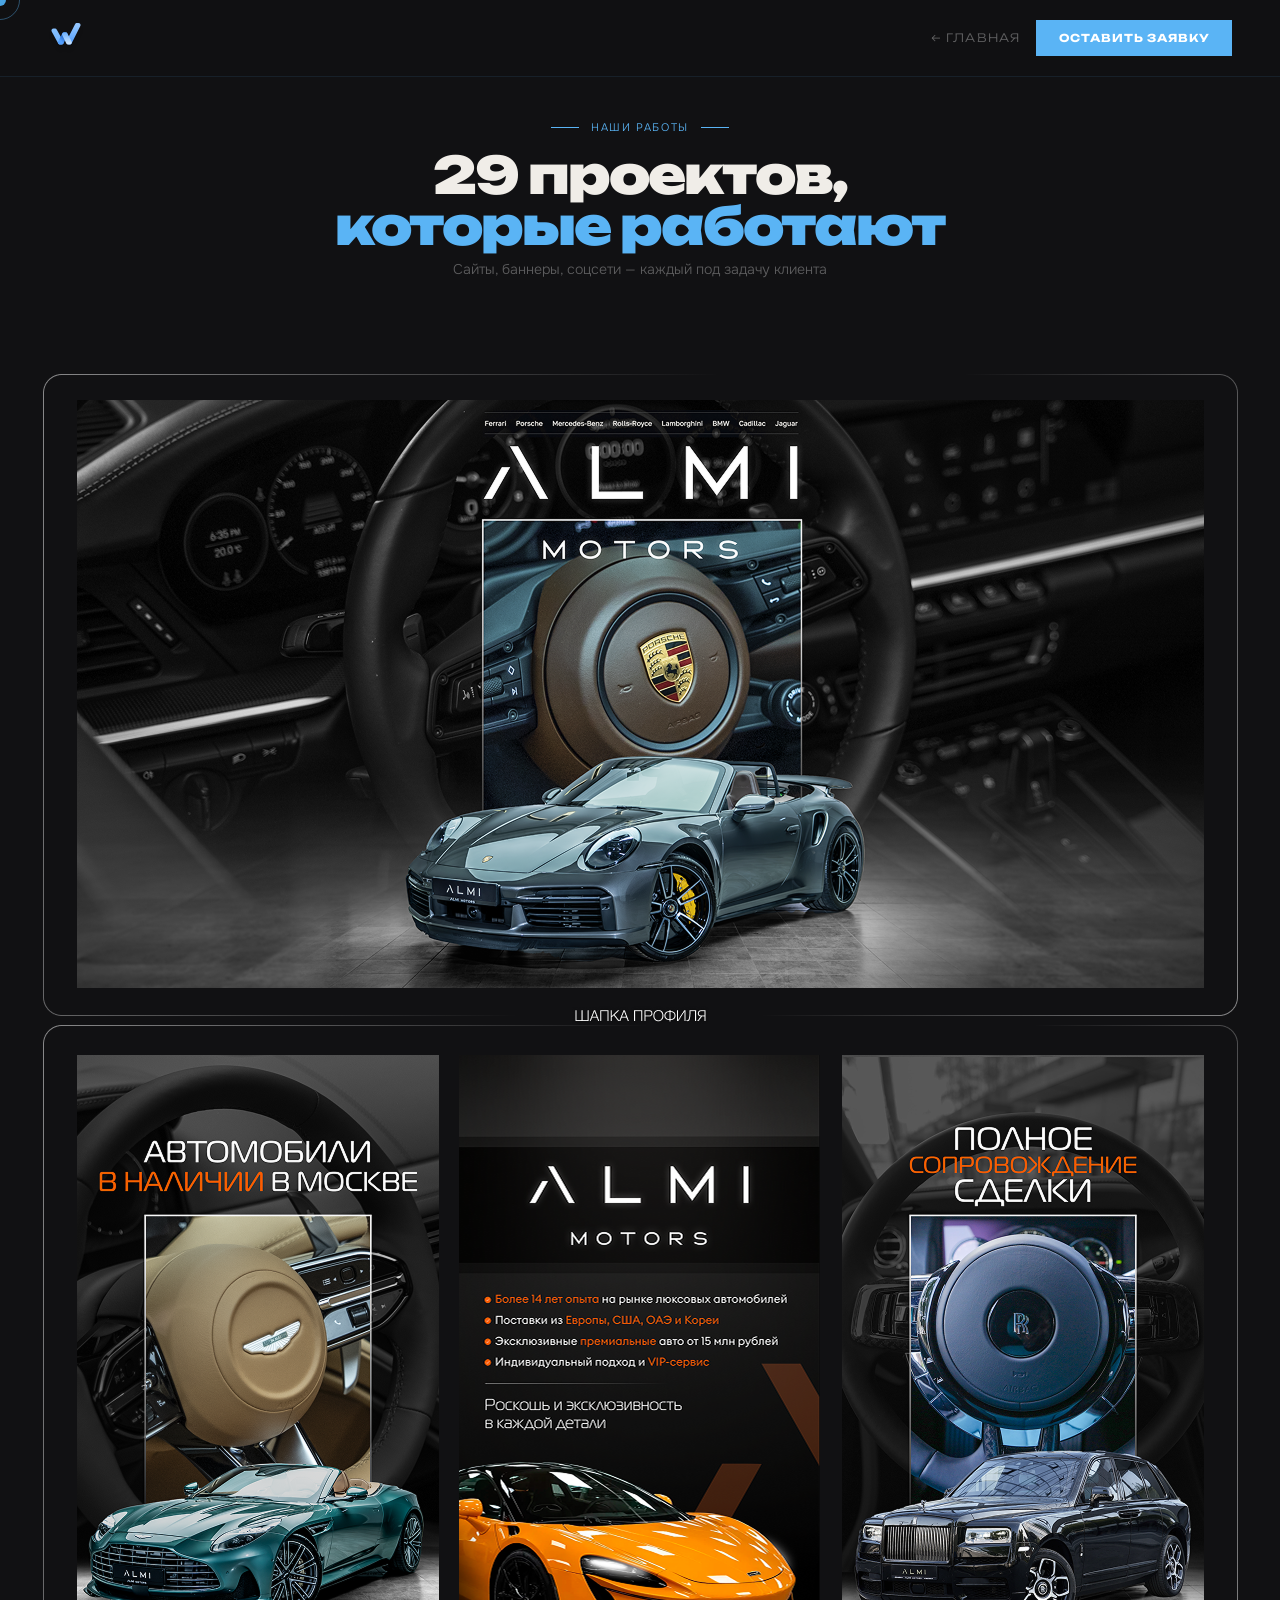
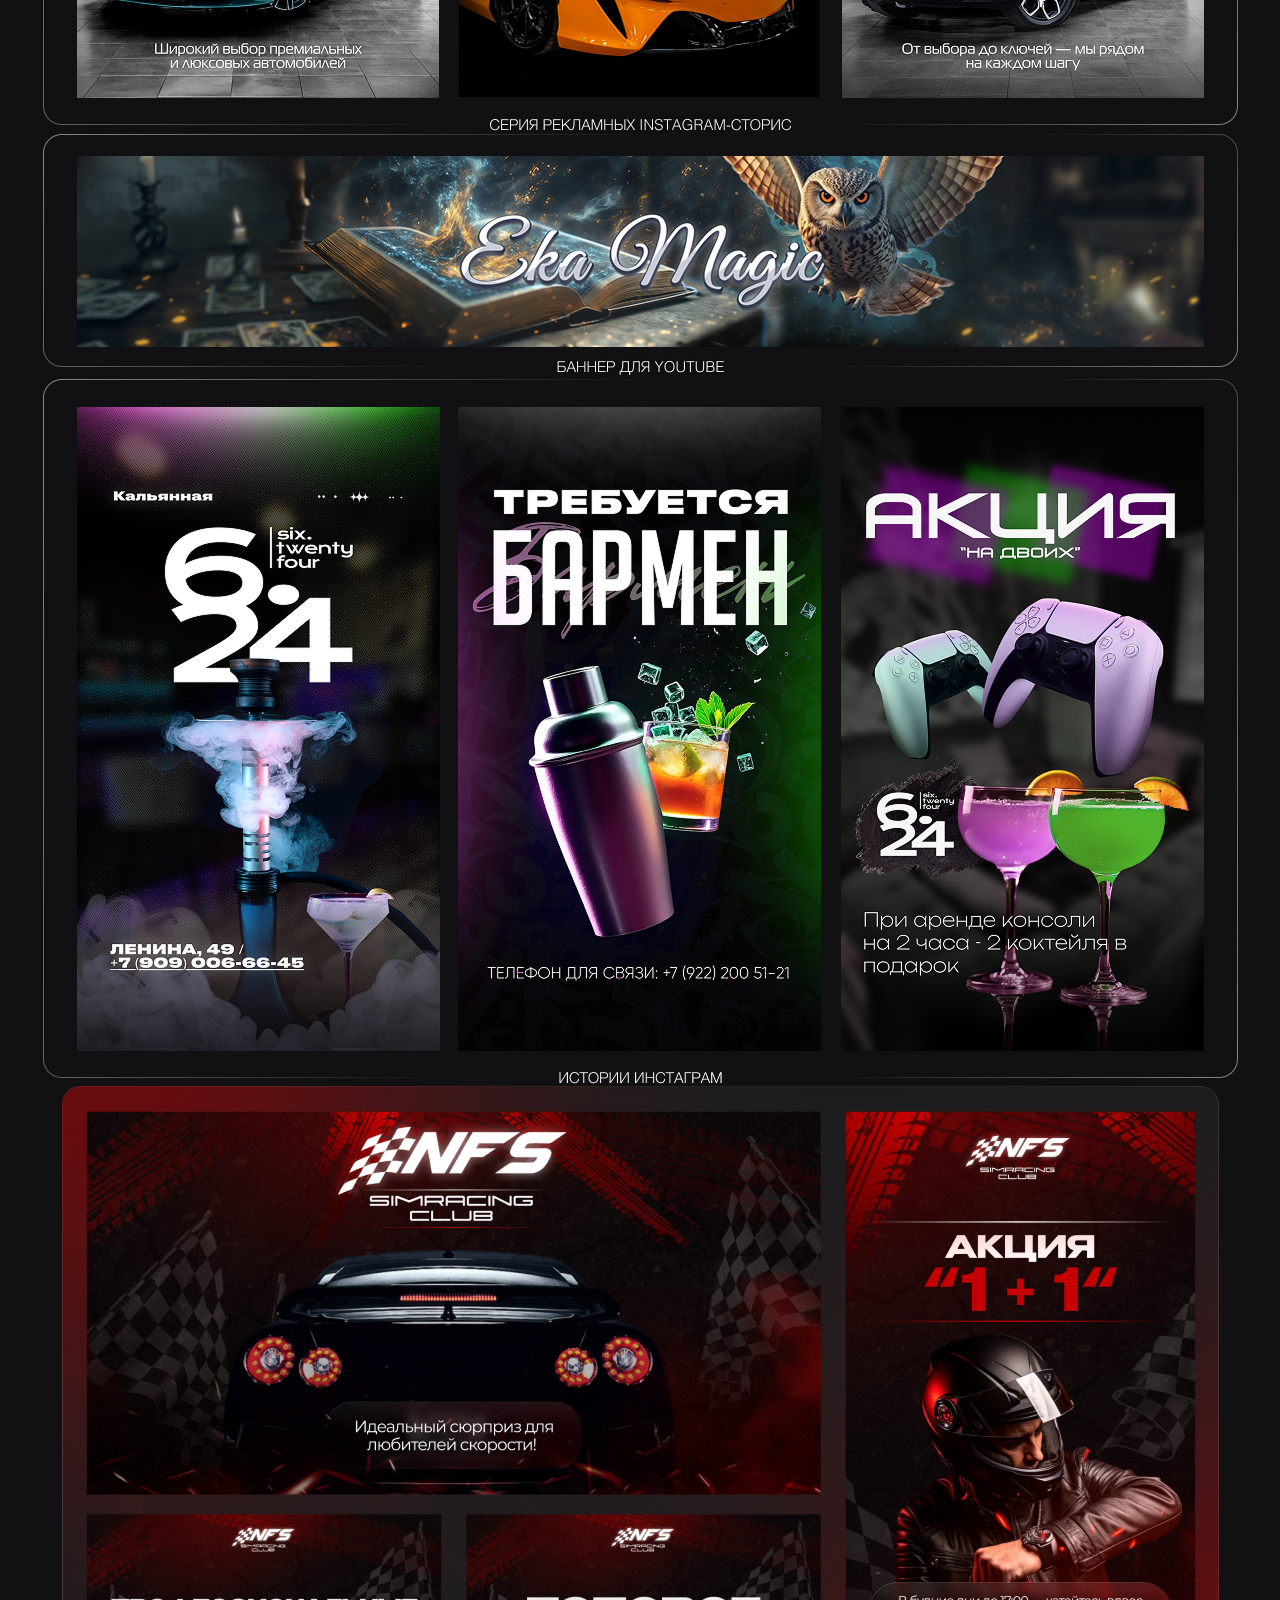
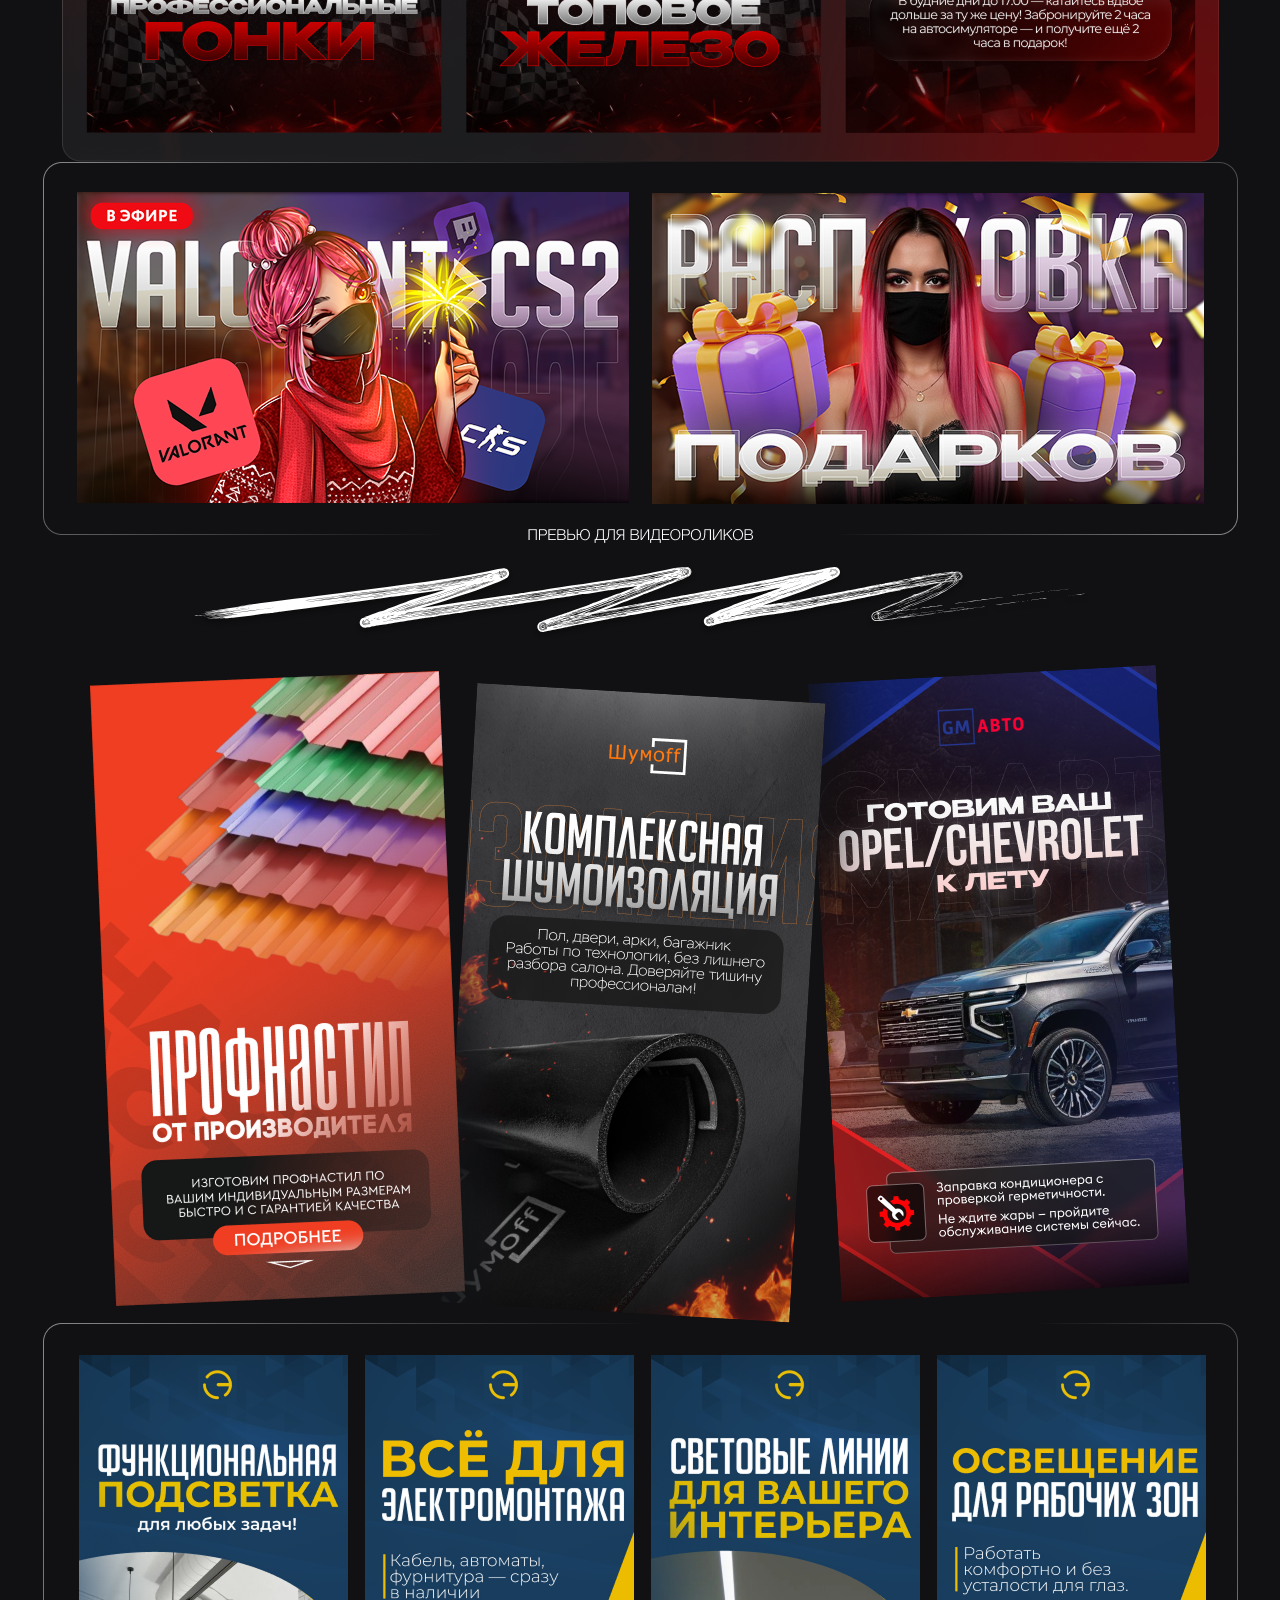
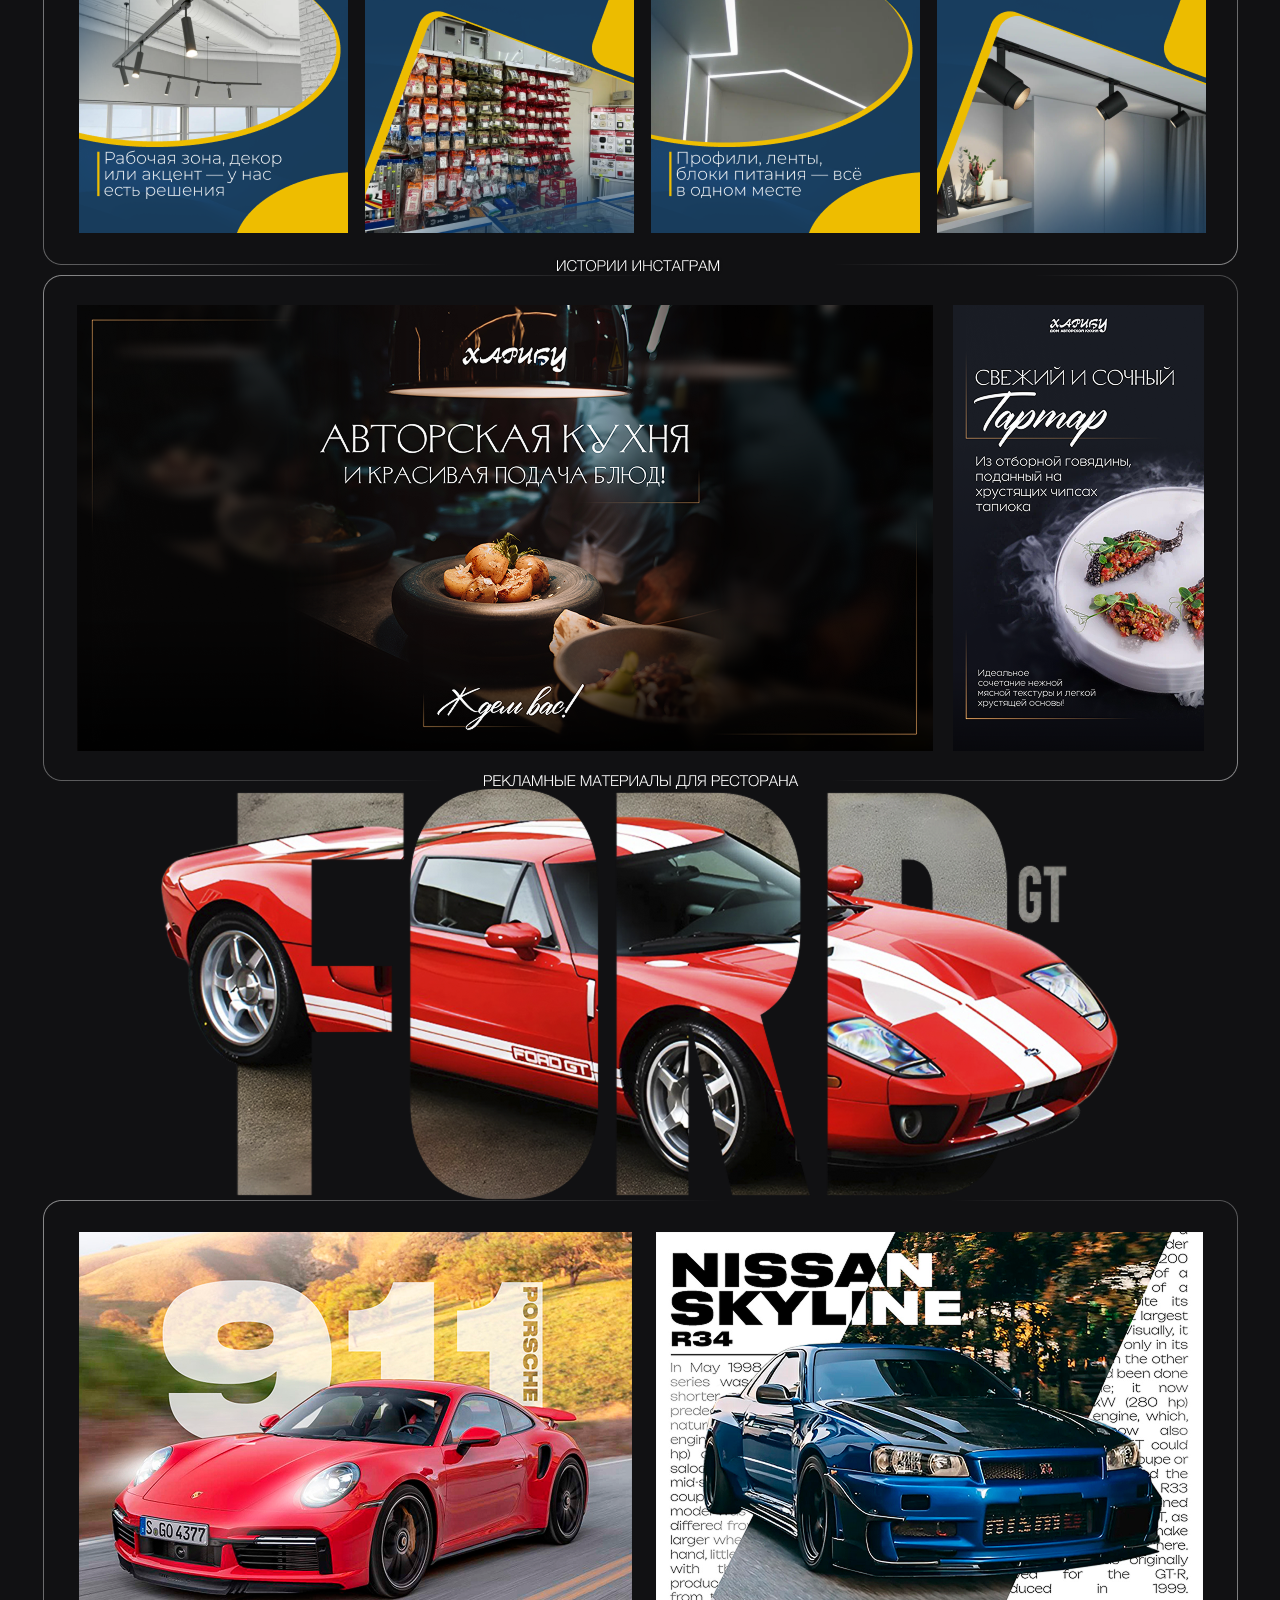
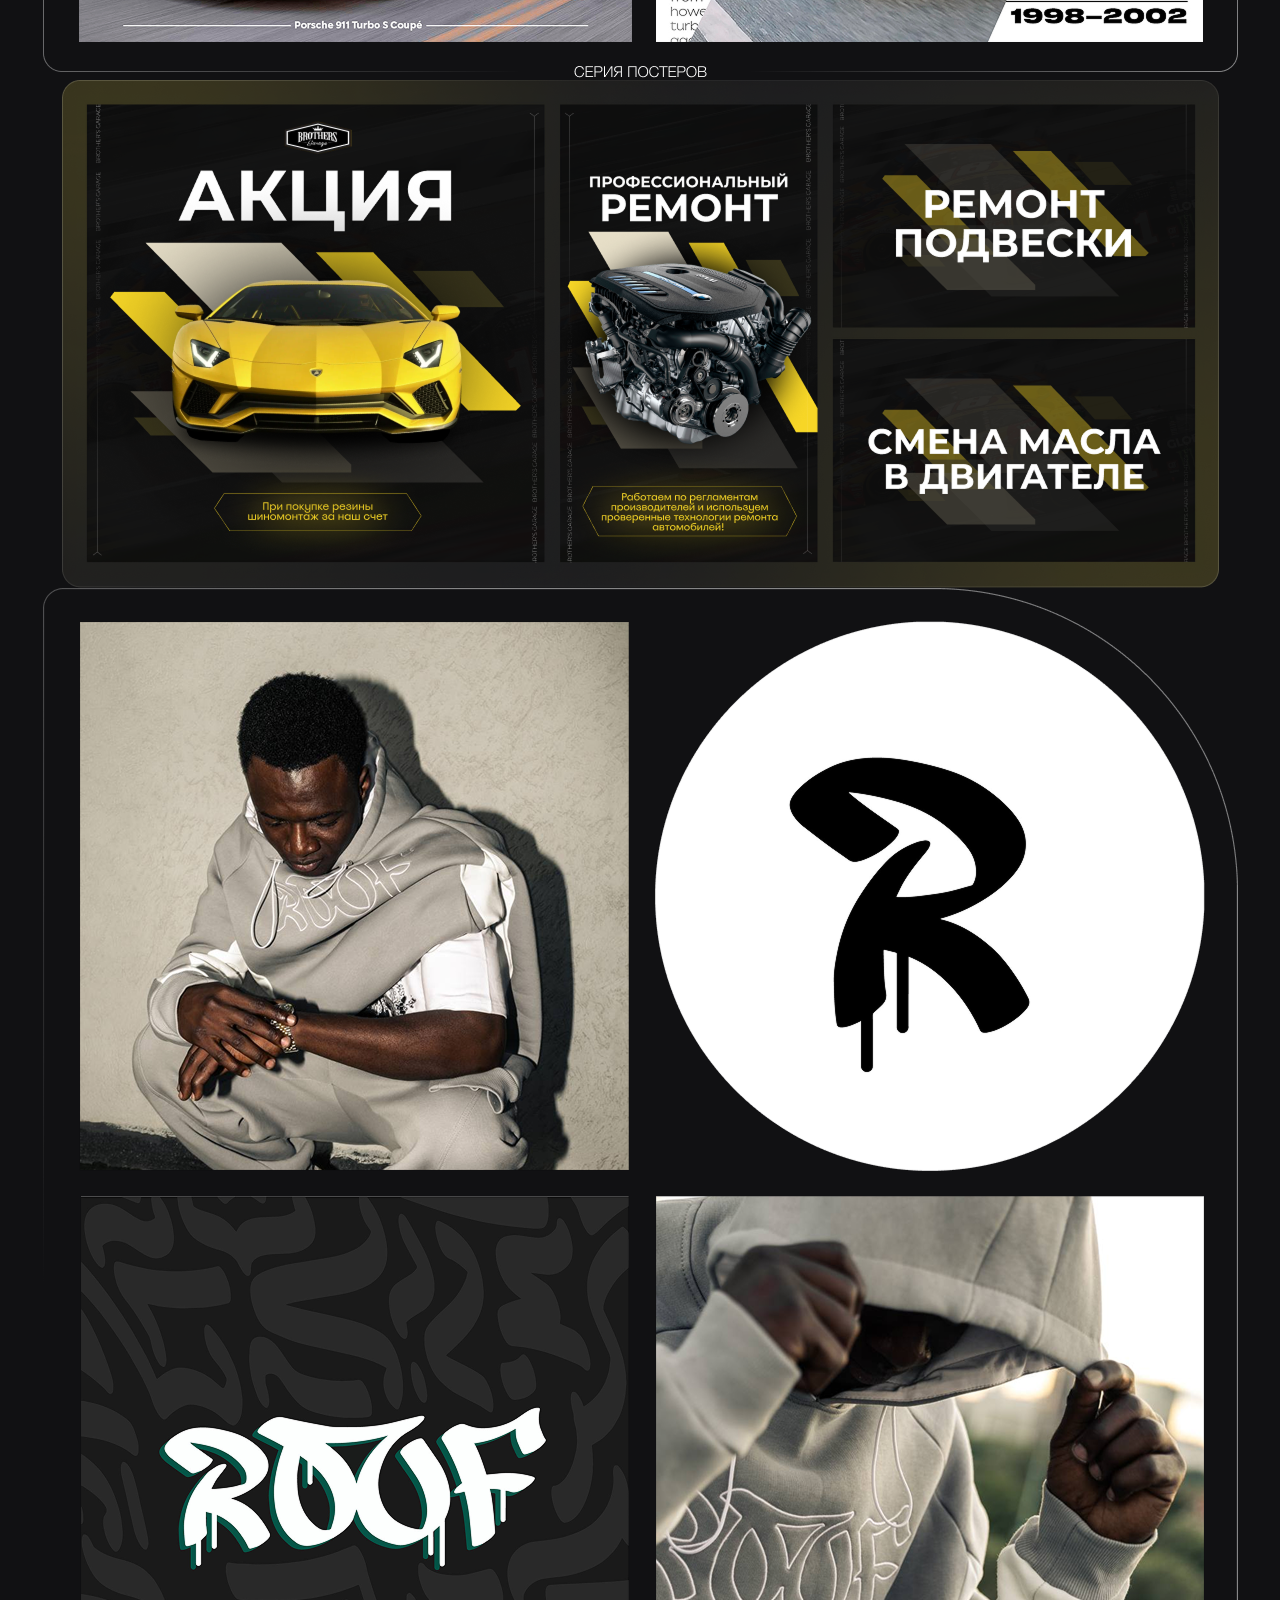
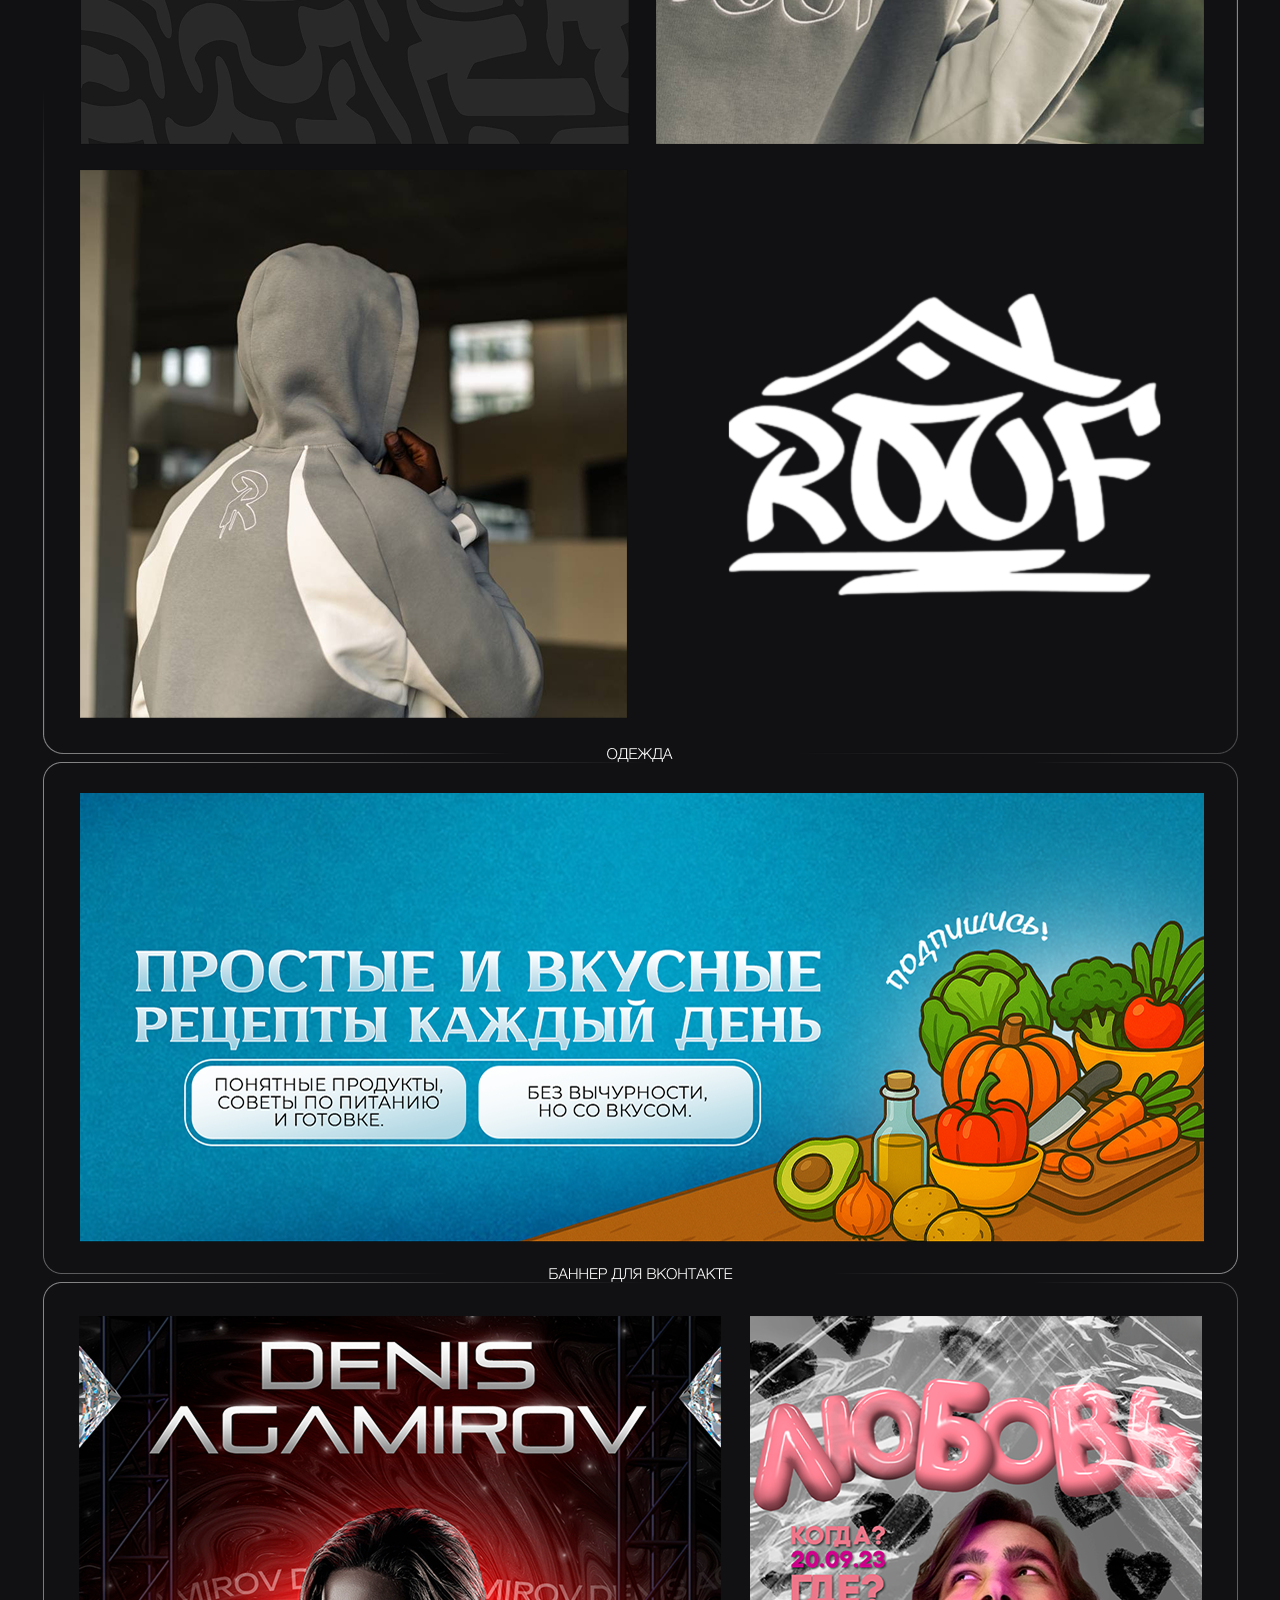
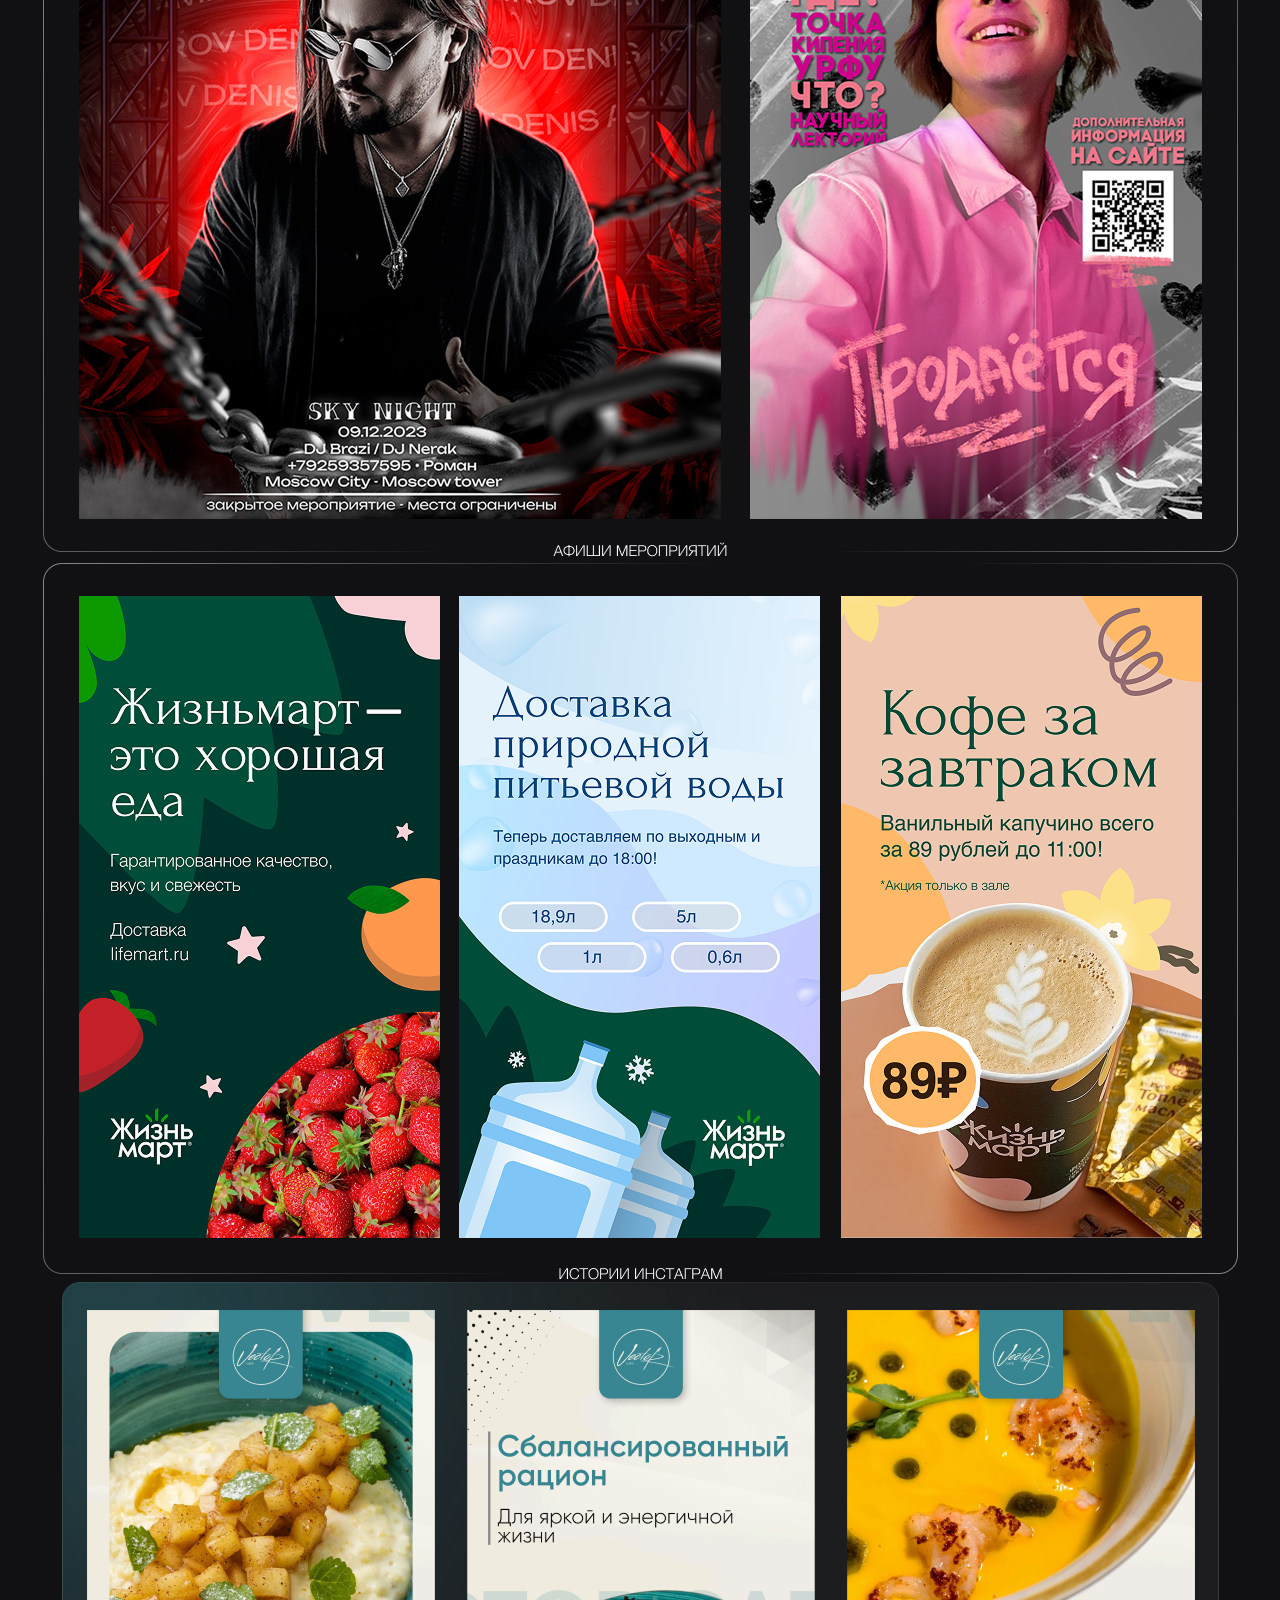
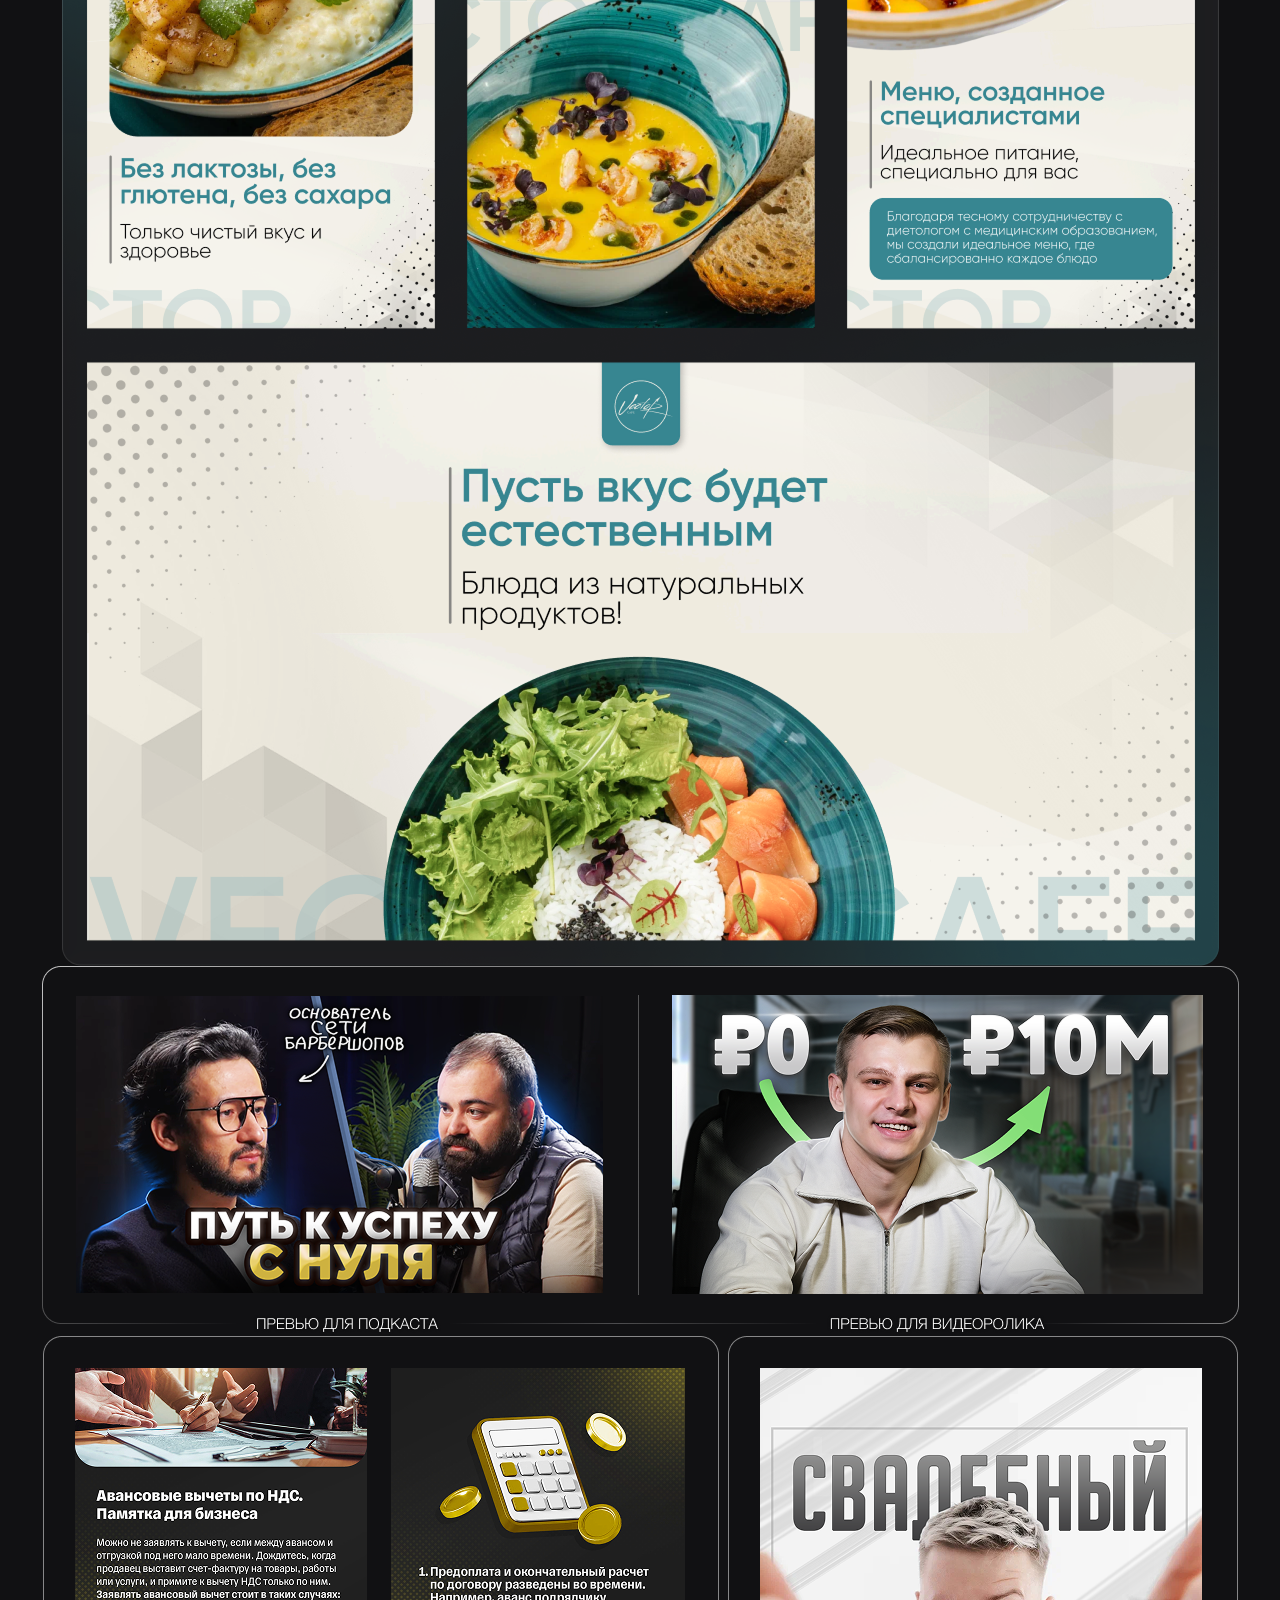
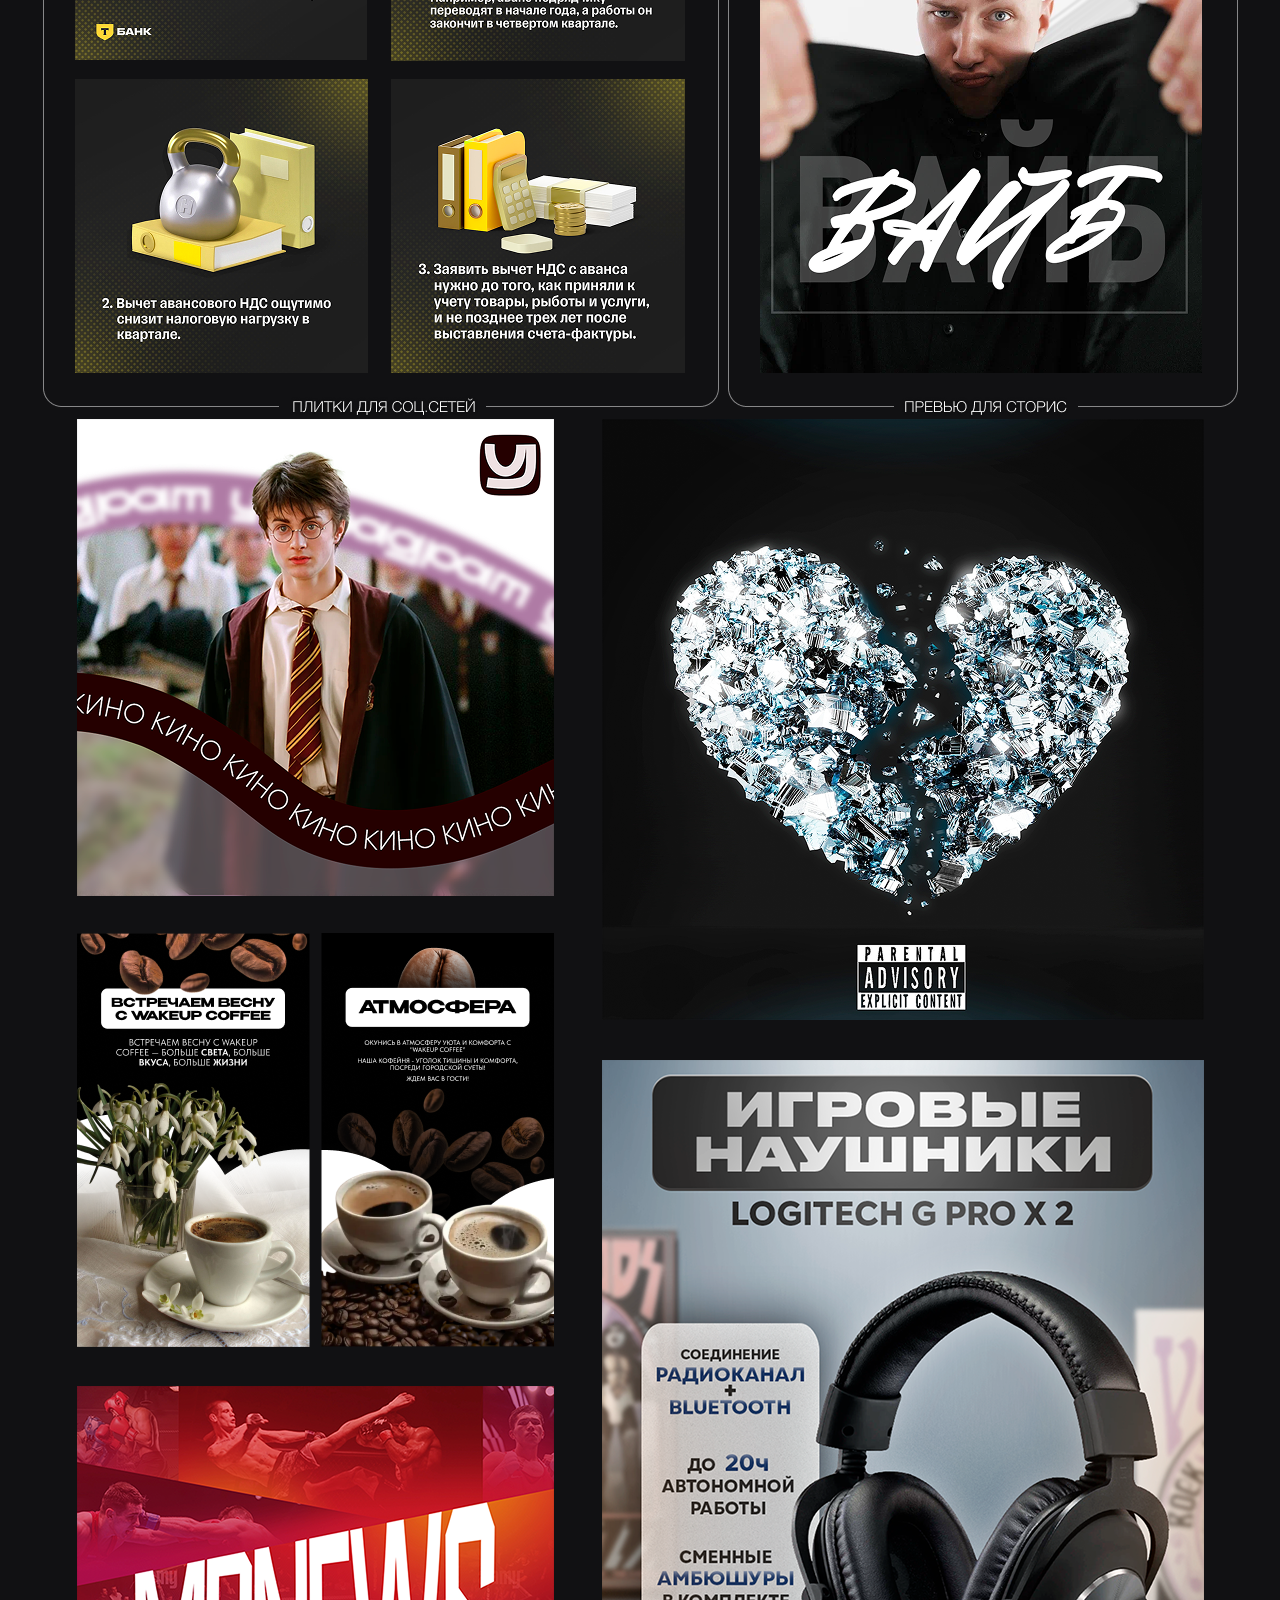
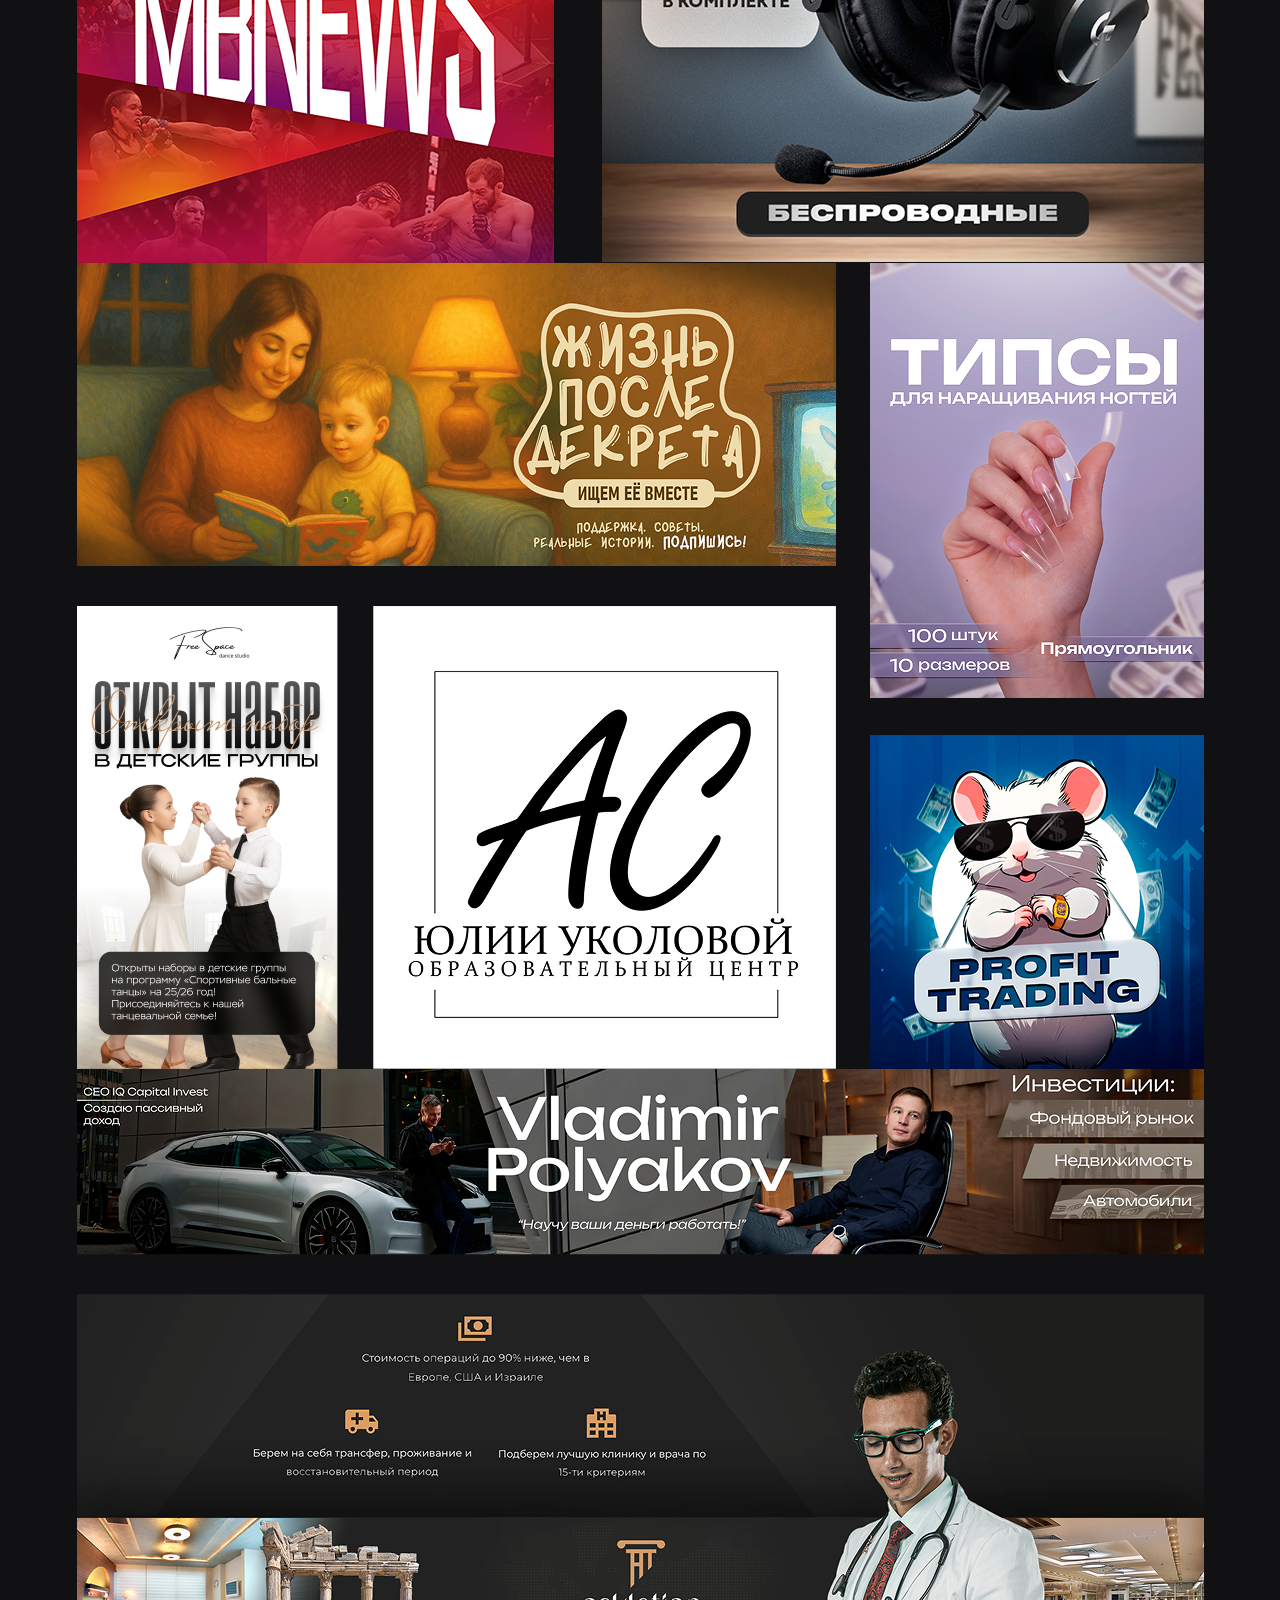
==== portfolio.html @ 70d843d2 "feat: portfolio with natural-size images, svg divider" ====
<!DOCTYPE html>
<html lang="ru">
<head>
<meta charset="UTF-8">
<meta name="viewport" content="width=device-width, initial-scale=1.0">
<title>Портфолио — WEB.EKB</title>
<link rel="icon" type="image/svg+xml" href="favicon.svg">
<link rel="preconnect" href="https://fonts.googleapis.com">
<link href="https://fonts.googleapis.com/css2?family=Unbounded:wght@300;400;700;900&family=Onest:wght@300;400;500&display=swap" rel="stylesheet">
<style>
*, *::before, *::after { box-sizing: border-box; margin: 0; padding: 0; }
:root {
  --bg: #111113;
  --accent: #5ab4f5;
  --text: #f0ede8;
  --muted: rgba(255,255,255,0.32);
  --font-d: 'Unbounded', sans-serif;
  --font-b: 'Onest', sans-serif;
}
html { scroll-behavior: smooth; }
body { background: var(--bg); color: var(--text); font-family: var(--font-b); font-weight: 300; overflow-x: hidden; cursor: none; }

.cursor { position: fixed; width: 12px; height: 12px; background: var(--accent); border-radius: 50%; pointer-events: none; z-index: 9999; transform: translate(-50%,-50%); mix-blend-mode: difference; }
.cursor-ring { position: fixed; width: 40px; height: 40px; border: 1px solid var(--accent); border-radius: 50%; pointer-events: none; z-index: 9998; transform: translate(-50%,-50%); opacity: 0.4; }

nav {
  position: fixed; top: 0; left: 0; right: 0; z-index: 100;
  padding: 1.25rem 3rem; display: flex; align-items: center; justify-content: space-between;
  background: rgba(17,17,19,.96); backdrop-filter: blur(20px);
  border-bottom: 1px solid rgba(90,180,245,.1);
}
.logo { text-decoration: none; }
.logo-img { height: 30px; display: block; }
.nav-right { display: flex; gap: 1rem; align-items: center; }
.nav-back { color: var(--muted); text-decoration: none; font-size: .72rem; letter-spacing: .1em; text-transform: uppercase; font-family: var(--font-d); transition: color .2s; }
.nav-back:hover { color: var(--text); }
.nav-cta { background: var(--accent); color: #fff; font-family: var(--font-d); font-weight: 700; font-size: .68rem; letter-spacing: .08em; text-transform: uppercase; padding: .7rem 1.4rem; border: none; cursor: none; text-decoration: none; transition: transform .2s, box-shadow .2s; }
.nav-cta:hover { transform: translateY(-2px); box-shadow: 0 8px 30px rgba(90,180,245,.3); }

/* HERO */
.hero { padding: 7.5rem 0 3rem; text-align: center; }
.hero-lbl { font-size: .68rem; color: var(--accent); letter-spacing: .15em; text-transform: uppercase; margin-bottom: 1rem; display: flex; align-items: center; justify-content: center; gap: .75rem; }
.hero-lbl::before, .hero-lbl::after { content: ''; width: 28px; height: 1px; background: var(--accent); }
.hero-title { font-family: var(--font-d); font-weight: 900; font-size: clamp(2rem,4vw,4rem); line-height: 1; letter-spacing: -.04em; margin-bottom: .5rem; }
.hero-title em { font-style: normal; color: var(--accent); }
.hero-sub { color: var(--muted); font-size: .88rem; }

/* FEED */
.feed {
  display: flex;
  flex-direction: column;
  align-items: center;
  padding: 3rem 0 6rem;
  gap: 0;
}

.row {
  display: flex;
  justify-content: center;
}
.row img {
  display: block;
  cursor: none;
  transition: opacity .2s;
}
.row img:hover { opacity: .92; }

/* SVG divider */
.divider {
  display: flex;
  justify-content: center;
  padding: 1.5rem 0;
  width: 100%;
}
.divider svg {
  max-width: 900px;
  width: 100%;
  height: auto;
}

/* CTA */
.cta { text-align: center; padding: 5rem 2rem 6rem; background: #0f1018; border-top: 1px solid rgba(90,180,245,.08); }
.cta h2 { font-family: var(--font-d); font-weight: 900; font-size: clamp(1.8rem,4vw,3.5rem); letter-spacing: -.04em; margin-bottom: .75rem; }
.cta h2 em { font-style: normal; color: var(--accent); }
.cta p { color: var(--muted); margin-bottom: 2rem; font-size: .9rem; }
.btn { background: var(--accent); color: #fff; font-family: var(--font-d); font-weight: 700; font-size: .72rem; letter-spacing: .08em; text-transform: uppercase; padding: 1rem 2.5rem; border: none; cursor: none; text-decoration: none; display: inline-block; transition: transform .2s, box-shadow .2s; }
.btn:hover { transform: translateY(-3px); box-shadow: 0 12px 40px rgba(90,180,245,.35); }

/* LIGHTBOX */
.lb { position: fixed; inset: 0; z-index: 1000; background: rgba(0,0,0,.96); display: none; align-items: center; justify-content: center; padding: 1.5rem; }
.lb.on { display: flex; }
.lb img { max-width: 95vw; max-height: 95vh; object-fit: contain; }
.lb-x { position: absolute; top: 1.5rem; right: 2rem; font-size: 2.5rem; color: rgba(255,255,255,.35); cursor: none; transition: color .2s; }
.lb-x:hover { color: var(--text); }
.lb-p, .lb-n { position: absolute; top: 50%; transform: translateY(-50%); font-size: 3rem; color: rgba(255,255,255,.2); cursor: none; padding: 1rem; user-select: none; transition: color .2s; }
.lb-p { left: .5rem; } .lb-n { right: .5rem; }
.lb-p:hover, .lb-n:hover { color: var(--accent); }
</style>
</head>
<body>
<div class="cursor" id="cur"></div>
<div class="cursor-ring" id="ring"></div>

<nav>
  <a href="index.html" class="logo"><img src="logo.svg" class="logo-img" alt="WEB.EKB"></a>
  <div class="nav-right">
    <a href="index.html" class="nav-back">← Главная</a>
    <a href="index.html#contact" class="nav-cta">Оставить заявку</a>
  </div>
</nav>

<div class="hero">
  <div class="hero-lbl">Наши работы</div>
  <h1 class="hero-title">29 проектов,<br><em>которые работают</em></h1>
  <p class="hero-sub">Сайты, баннеры, соцсети — каждый под задачу клиента</p>
</div>

<div class="feed">
<div class="row"><img src="img2/1.png" width="1195" height="651" alt=""></div>
<div class="row"><img src="img2/2.png" width="1195" height="709" alt=""></div>
<div class="row"><img src="img2/3.png" width="1195" height="245" alt=""></div>
<div class="row"><img src="img2/4.png" width="1195" height="707" alt=""></div>
<div class="row"><img src="img2/5.png" width="1157" height="676" alt=""></div>
<div class="row"><img src="img2/6.png" width="1195" height="381" alt=""></div>
<div class="divider"><svg width="852" height="70" viewBox="0 0 852 70" fill="none" xmlns="http://www.w3.org/2000/svg">
<g filter="url(#filter0_d_375_802)">
<path d="M44.0664 37.6585C81.8654 31.6292 107.905 29.1625 143.107 24.5878C161.465 22.2001 181.236 19.582 201.667 16.8273C216.189 14.8429 231.2 12.8998 245.997 10.6238C257.995 8.60844 270.126 6.23811 282.282 3.93096C286.211 3.22732 290.2 1.91654 295.306 1.434C295.416 1.42557 295.601 1.40279 295.888 1.36265C296.037 1.34265 296.2 1.31761 296.496 1.28722C296.654 1.27339 296.823 1.25178 297.213 1.25176C297.43 1.25937 297.66 1.24349 298.277 1.36605C298.597 1.4485 299.009 1.50009 299.85 2.00155C300.642 2.38562 302.074 4.10921 302.089 5.72686C302.156 6.67023 301.938 7.4632 301.7 8.01557C301.508 8.45906 301.319 8.75113 301.139 9.00378C300.944 9.26898 300.826 9.39727 300.707 9.52675C300.589 9.65354 300.478 9.76084 300.374 9.85636C300.018 10.1786 299.756 10.3594 299.555 10.4983C299.126 10.7869 298.835 10.9479 298.53 11.1161C297.951 11.4304 297.458 11.6664 296.959 11.9C295.983 12.3537 295.044 12.7546 294.117 13.1429C292.267 13.9152 290.454 14.634 288.635 15.35C285.011 16.7738 281.415 18.1586 277.833 19.5526C268.557 23.2335 258.916 25.8704 250.313 28.91C240.532 32.4596 230.612 35.4492 221.181 38.0419C213.776 40.1706 206.566 42.7687 199.575 45.4392C196.533 46.6029 193.49 47.8049 190.433 49.0201C186.346 50.6452 182.249 51.9148 178.362 53.197C175.019 54.3021 171.752 55.4676 168.568 56.7817C168.105 56.9713 167.695 57.1091 167.207 57.2389C166.944 57.304 166.736 57.3654 166.198 57.4387C166.051 57.455 165.886 57.48 165.505 57.4828C165.273 57.4717 165.085 57.5109 164.31 57.3392C164.086 57.2827 163.831 57.2093 163.48 57.0529C163.019 56.8352 162.425 56.5336 161.74 55.7272C160.907 54.8499 160.485 52.9596 160.675 52.0728C160.808 51.0384 161.205 50.3882 161.362 50.1279C161.563 49.803 161.762 49.567 161.904 49.4108C162.02 49.2838 162.124 49.1829 162.217 49.0971C162.419 48.9149 162.516 48.8441 162.62 48.7652C162.84 48.6048 162.926 48.5548 163.043 48.4831C163.229 48.3722 163.345 48.3129 163.451 48.259C181.12 44.1626 194.446 42.831 209.957 40.2873C243.567 35.1681 277.262 30.1817 310.487 25.2251C313.529 24.7717 315.379 24.6007 316.756 24.3955C329.784 22.4543 351.595 19.0815 364.519 17.1383C369.428 16.4007 374.979 15.5628 380.957 14.6533C397.336 12.1017 416.985 9.32349 433.78 6.06629C442.559 4.24645 450.717 2.7589 457.531 1.28223C459.728 0.805719 461.826 0.528177 463.761 0.359575C465.858 0.170772 467.999 0.120181 469.718 0.0126525C469.898 0.000436658 470.114 -0.00847869 470.418 0.0138284C470.67 0.045992 471.398 0.0541859 472.425 0.64994C473.118 1.03276 474.116 2.04022 474.443 3.27228C474.76 4.49631 474.598 5.13248 474.454 5.73775C474.296 6.30519 474.068 6.69357 473.993 6.82343C473.886 7.00573 473.786 7.14931 473.695 7.27063C473.603 7.39173 473.52 7.49029 473.444 7.57554C473.381 7.64579 473.342 7.6868 473.295 7.73504C473.205 7.82707 473.125 7.90199 473.052 7.96759C472.902 8.10007 472.841 8.14678 472.75 8.21847C472.438 8.45648 472.29 8.54435 472.118 8.65298C471.821 8.83667 471.586 8.96583 471.361 9.08746C470.912 9.32892 470.517 9.52432 470.12 9.7173C469.334 10.0978 468.575 10.4433 467.84 10.7701C466.377 11.4204 464.962 12.0164 463.622 12.5687C460.942 13.6714 458.555 14.5986 456.626 15.3161C455.414 15.7657 454.369 16.1375 453.583 16.3959C449.937 17.8269 448.027 18.815 447.085 19.1982C447.074 19.2022 447.063 19.2062 447.052 19.2103C443.997 20.4507 436.204 23.306 434.5 23.9746C434.245 24.0748 435.877 23.6199 431.715 25.1768C431.343 25.3156 431.645 25.0799 428.155 26.426C427.248 26.7774 415.637 31.4344 412.305 32.7277C409.689 33.7442 406.216 35.0795 402.263 36.6005C392.328 40.4235 379.282 45.428 369.034 48.9815C366.097 50.0111 363.408 50.9551 361.108 51.7625C359.051 52.4842 357.89 52.9599 355.712 53.7175C354.591 54.1077 352.87 54.6246 352.527 54.742C351.043 55.28 344.308 57.7944 346.571 56.3985C346.313 56.4817 346.058 56.5633 345.827 56.6368C339.806 58.5703 341.765 58.1889 341.652 58.354C340.354 58.7783 339.182 59.1643 338.163 59.5172C337.659 59.6918 337.185 59.8615 336.783 60.0157C336.585 60.0918 336.404 60.165 336.271 60.2218C336.151 60.2687 336.021 60.3478 336.208 60.2272C336.399 60.0976 336.651 59.9302 337.015 59.5442C337.106 59.4464 337.203 59.3329 337.306 59.1967C337.357 59.1286 337.41 59.0548 337.463 58.9742C337.521 58.8832 337.549 58.8474 337.67 58.6256C338.078 57.928 338.434 56.4626 337.963 55.143C337.756 54.5084 337.376 53.9475 337.092 53.6316C336.886 53.3978 336.683 53.2162 336.497 53.0706C336.123 52.7806 335.818 52.626 335.573 52.5156C335.328 52.4073 335.135 52.346 334.981 52.3023C334.892 52.2773 334.814 52.2582 334.743 52.2425C334.171 52.1292 334.098 52.1556 333.964 52.1442C333.755 52.1391 333.704 52.1456 333.656 52.1475C333.565 52.1533 333.556 52.1561 333.548 52.1574C333.54 52.1598 333.578 52.1567 333.62 52.152C333.707 52.1423 333.824 52.1257 333.94 52.1075C334.176 52.0707 334.426 52.0252 334.664 51.9781C335.146 51.8828 335.599 51.7783 336.015 51.6721C337.486 51.2842 338.687 50.9799 339.451 50.6784C351.29 48.1303 362.892 46.0412 374.618 43.8459C401.208 38.9325 427.871 34.1242 454.493 29.3022C454.495 29.2493 454.497 29.1963 454.5 29.1434C465.816 27.2938 469.645 26.2419 476.144 25.3631C480.086 24.578 484.081 23.7827 488.034 22.9942C493.5 22.0078 498.978 21.0165 504.408 20.0283C517.164 17.6786 529.894 15.4525 542.425 12.8292C549.25 11.4134 555.989 10.1906 562.617 8.75956C574.256 6.26488 585.992 4.48651 597.267 2.33146C601.271 1.6023 604.638 0.412692 610.105 0.0951779C610.251 0.0948003 610.403 0.0978367 610.568 0.107062C610.741 0.118404 610.873 0.124272 611.2 0.173557C611.348 0.197014 611.509 0.228025 611.692 0.274204C611.886 0.327143 612.031 0.355881 612.456 0.53244C612.833 0.696848 613.301 0.942853 613.809 1.4073C614.319 1.81581 615.184 3.09728 615.274 4.26176C615.31 4.55323 615.316 4.8367 615.3 5.10092C615.287 5.31639 615.262 5.5058 615.228 5.68889C615.159 6.05279 615.057 6.36127 614.95 6.62202C614.738 7.13669 614.47 7.51311 614.363 7.65752C614.089 8.02842 613.824 8.28587 613.658 8.4387C613.356 8.71594 613.078 8.91717 612.906 9.03804C612.146 9.55947 611.633 9.81864 611.126 10.0891C610.095 10.625 609.171 11.0524 608.226 11.4826C606.359 12.3274 604.508 13.1131 602.676 13.8821C598.999 15.4229 595.343 16.9074 591.715 18.4089C580.353 23.1669 568.239 27.2353 557.155 31.02C547.837 34.6584 538.265 37.8193 529.042 40.9386C520.682 43.8747 512.06 47.0682 504.103 50.3786C500.926 51.7786 497.662 53.5755 494.093 55.2563C493.508 55.5246 493.072 55.6809 492.427 55.8457C492.236 55.8883 492.127 55.9289 491.618 55.9917C491.553 55.9987 491.463 56.0076 491.34 56.0142C491.229 56.0191 491.059 56.0299 490.75 56.0098C490.626 55.9993 490.345 55.9849 489.9 55.872C489.788 55.8429 489.664 55.8064 489.523 55.7572C489.453 55.7325 489.379 55.7046 489.301 55.6725C489.186 55.6257 489.032 55.556 488.878 55.4736C488.284 55.1568 487.288 54.4528 486.744 53.0614C486.15 51.5748 486.542 50.0448 486.917 49.3458C486.964 49.2508 487.012 49.1633 487.059 49.0822C487.087 49.0343 487.113 48.9914 487.139 48.9489C487.192 48.8646 487.244 48.7878 487.294 48.7171C487.395 48.5759 487.49 48.4593 487.577 48.3588C487.753 48.1585 487.9 48.0208 488.027 47.9102C488.145 47.8083 488.188 47.7753 488.259 47.7207C488.519 47.524 488.674 47.4368 488.765 47.3826C488.864 47.3245 488.96 47.2745 489.008 47.25C489.124 47.191 489.213 47.1504 489.275 47.1224C489.752 46.917 489.892 46.882 490.103 46.8084C502.194 42.841 514.252 41.2879 525.993 39.0398C532.856 37.7916 539.645 36.7995 546.426 35.8036C550.722 35.1775 551.813 35.1368 558.878 34.1148C561.647 33.712 564.837 33.2314 568.195 32.6852C574.341 31.7017 581.004 30.4581 587.571 29.1057C588.913 28.8366 590.33 28.5556 591.844 28.2607C600.43 26.5925 611.283 24.6116 619.768 22.9695C622.016 22.5349 623.622 22.1464 623.882 22.0956C625.09 21.8588 625.386 21.875 626.221 21.7375C626.416 21.7052 626.638 21.665 626.903 21.6125C628.62 21.2715 630.687 20.7677 632.672 20.362C640.054 18.8325 648.304 17.083 649.307 16.9511C649.612 16.8966 649.898 16.8466 650.174 16.7994C653.971 16.1438 654.882 16.0439 655.229 15.9824C660.248 15.0121 658.35 15.2787 659.602 15.0354C664.917 13.9874 669.021 13.2608 675.305 12.0449C676.7 11.7769 678.193 11.4761 679.83 11.1285C679.597 11.2634 679.378 11.3958 679.15 11.5297C686 10.303 681.439 10.9102 682.831 10.6056C683.398 10.5012 698.14 7.66236 699.33 7.45334C703.352 6.71714 703.553 6.84311 703.917 6.77998C704.125 6.75354 704.733 6.62839 705.971 6.50001C709.28 6.22601 715.927 5.32502 720.084 4.74433C721.583 4.56095 722.423 4.52657 722.722 4.53895C722.872 4.55194 722.85 4.58092 722.728 4.61827C722.045 4.75989 719.616 5.19578 720.6 5.09073C720.696 5.08307 721.536 4.95501 722.748 4.85133C724.009 4.84375 725.34 4.18052 728.473 4.80914C728.882 4.93119 729.34 5.08616 729.955 5.5664C730.653 6.09081 731.28 7.14042 731.402 8.02864C731.478 8.46845 731.465 8.90011 731.428 9.19257C731.395 9.45874 731.342 9.6859 731.283 9.88206C731.224 10.0772 731.158 10.2476 731.096 10.3858C731.047 10.4968 730.998 10.5952 730.95 10.6845C730.748 11.0528 730.61 11.2266 730.492 11.381C730.365 11.5416 730.278 11.6381 730.196 11.7279C729.866 12.0799 729.692 12.218 729.584 12.3084C729.359 12.4868 729.431 12.4101 729.688 12.1565C729.837 12.0046 730.014 11.8422 730.344 11.4372C730.523 11.1822 730.744 11.0212 731.121 10.0793C731.219 9.79702 731.312 9.48998 731.352 8.99278C731.396 8.43042 731.312 7.67185 730.951 6.95427C730.612 6.23728 729.939 5.62837 729.538 5.39118C729.125 5.13111 728.755 4.99503 728.446 4.90843C726.588 4.47865 725.662 4.73236 724.887 4.77616C724.148 4.85783 723.714 4.91836 723.735 4.92514C723.751 4.92908 724.115 4.89592 724.788 4.84166C725.523 4.83819 726.257 4.54817 728.409 5.04014C728.82 5.16966 729.251 5.29132 729.93 5.86036C730.654 6.44858 731.197 7.61771 731.21 8.48958C731.194 10.1594 730.755 10.4493 730.59 10.8177C730.202 11.4104 729.981 11.5962 729.774 11.8104C729.372 12.1993 729.073 12.4322 728.782 12.6592C728.208 13.1008 727.722 13.4323 727.327 13.6969C726.542 14.2164 726.153 14.4356 726.575 14.0986C726.772 13.9357 727.206 13.6185 727.856 13.1227C728.175 12.8777 728.553 12.588 729.004 12.1995C729.237 11.9951 729.477 11.7911 729.83 11.4048C729.917 11.308 730.015 11.1956 730.138 11.0336C730.247 10.8872 730.406 10.6712 730.579 10.3186C730.709 9.92757 731.205 9.36627 730.809 7.68441C730.597 6.92032 729.995 6.17822 729.471 5.8292C729.04 5.52687 728.652 5.38251 728.338 5.29362C726.686 4.89901 725.864 5.09069 725.001 5.13739C724.171 5.2151 723.445 5.30812 722.79 5.35854C718.994 5.73081 715.895 6.30188 714.653 6.46034C714.222 6.52744 715.055 6.55734 714.674 6.61403C714.162 6.68944 710.632 7.17762 706.063 7.56692C696.345 9.02135 684.039 11.693 683.066 11.78C684.532 11.4383 685.998 11.0938 687.468 10.7463C685.502 11.117 683.532 11.4846 681.563 11.8466C684.35 11.2725 687.135 10.6876 689.923 10.0963C686.837 10.3064 679.458 11.8869 675.448 12.8369C673.909 13.2032 672.872 13.4973 672.741 13.5956C672.64 13.6756 674.506 13.4319 675.543 13.363C676.252 13.3152 676.568 13.3423 675.586 13.5959C675.11 13.7183 674.339 13.8925 673.168 14.1445C673.982 14.0139 674.798 13.8862 675.616 13.7616C675.901 13.7182 676.185 13.6749 676.467 13.6318C678.693 13.1743 680.91 12.7104 683.139 12.2379C681.648 12.4859 680.15 12.7324 678.657 12.9745C679.206 12.8361 679.733 12.7011 680.281 12.5619C684.446 11.7279 688.603 10.868 692.769 9.99908C694.924 9.60865 694.495 9.80198 695.98 9.53598C701.466 8.55778 704.217 8.06792 706.091 7.88992C709.74 7.5275 706.313 7.81952 714.743 6.81872C716.458 6.64753 718.165 6.4377 719.946 6.23631C719.64 6.17464 720.686 5.94781 722.822 5.74314C723.342 5.69879 723.967 5.62144 724.754 5.53771C725.593 5.49699 726.338 5.22748 728.241 5.6446C728.617 5.76829 728.985 5.84743 729.637 6.4379C730.288 7.02392 730.65 8.10631 730.593 8.81574C730.56 9.47459 730.406 9.81086 730.291 10.0807C730.189 10.3023 730.087 10.4714 729.991 10.6157C729.671 11.0813 729.447 11.2881 729.262 11.4764C728.877 11.8528 728.56 12.1128 728.232 12.3789C727.6 12.887 726.971 13.3512 726.338 13.8131C726.966 13.2733 727.582 12.7361 728.245 12.1036C725.112 14.5591 720.995 17.0697 717.223 19.5891C710.656 23.8732 704.745 26.3658 707.865 25.1809C705.854 26.1609 703.824 27.0823 701.784 27.9606C700.102 28.7947 698.409 29.5995 696.711 30.3818C694.322 31.3663 691.919 32.3074 689.526 33.2217C689.502 33.1905 689.477 33.1592 689.452 33.128C691.363 32.3905 693.266 31.6423 695.176 30.8631C693.703 31.3388 692.227 31.7996 690.754 32.2493C689.353 32.8164 687.959 33.3703 686.559 33.9266C692.5 31.7737 684.747 34.9094 683.028 35.7727C682.854 35.845 682.691 35.9134 682.539 35.9779C678.125 37.8839 675.1 39.1739 673.496 39.8515C673.139 40.0079 671.029 41.0239 669.118 41.8077C667.001 42.6855 665.267 43.4231 667.085 42.4511C663.389 43.9593 659.883 45.7235 655.821 47.2733C654.957 47.5937 654.077 47.9715 653.172 48.3774C652.449 48.6801 651.71 49.0005 650.95 49.3222C650.887 49.3475 650.834 49.3739 650.928 49.3253C650.95 49.3131 650.996 49.2893 651.073 49.2405C651.143 49.1896 651.271 49.1365 651.585 48.8202C651.624 48.7797 651.665 48.7341 651.709 48.6817C651.75 48.6321 651.804 48.5682 651.891 48.4399C652.048 48.2028 652.242 47.8518 652.335 47.3313C652.578 46.1828 651.864 44.9945 651.353 44.6266C650.766 44.1753 650.682 44.2184 650.521 44.1392C650.377 44.0858 650.27 44.058 650.185 44.0381C649.733 43.9518 649.822 43.9929 649.798 43.9852C649.802 43.9864 649.841 43.9875 649.886 43.9872C650.083 43.9859 650.338 43.9731 650.618 43.9554C651.158 43.9213 651.734 43.8734 652.297 43.8241C648.119 44.4432 660.334 43.3575 651.359 44.389C650.931 44.4327 650.489 44.4729 650.138 44.4943C649.977 44.5055 649.765 44.5088 649.789 44.5083C649.797 44.5089 649.81 44.5093 649.855 44.5142C649.916 44.5241 649.903 44.5113 650.14 44.5696C650.255 44.6037 650.371 44.6303 650.633 44.769C650.84 44.8863 651.145 45.0792 651.437 45.4992C651.729 45.895 651.931 46.6147 651.822 47.1996C651.728 47.7718 651.486 48.1078 651.35 48.2853C651.251 48.4108 651.167 48.4939 651.098 48.5582C650.958 48.6844 650.869 48.7409 650.83 48.7676C650.642 48.8861 650.656 48.8657 650.654 48.8697C650.66 48.8666 650.692 48.8525 650.734 48.8337C653.024 47.8118 654.447 47.22 655.659 46.8224C656.999 46.3697 658.06 45.9588 659.348 45.4101C662.074 44.2391 663.416 43.5029 666.327 42.2996C667.19 41.9447 668.05 41.5996 668.906 41.265C673.748 39.3762 678.068 37.1346 682.295 35.3899C694.097 30.7706 705.75 26.7042 717.041 19.3201C718.153 18.5746 719.273 17.8315 720.416 17.0741C723.867 14.6712 726.504 13.3596 729.425 10.3455C729.573 10.0702 729.892 9.86738 729.978 8.73121C730.016 8.09803 729.637 7.21416 729.121 6.79968C728.641 6.39697 728.351 6.32416 728.076 6.23611C727.07 5.98961 726.889 6.05104 726.79 6.01532C726.713 5.99822 726.829 5.98607 726.877 5.97412C727.033 5.97103 726.512 5.82422 724.597 6.05417C723.888 6.13811 723.333 6.21176 722.865 6.25979C720.09 6.58245 719.42 6.83261 718.513 6.95604C717.848 7.05697 715.748 7.27246 713.839 7.5166C711.483 7.82231 708.796 8.11665 706.131 8.35749C699.427 9.31061 693.821 10.665 692.971 10.7813C692.154 10.9382 682.647 12.7533 675.655 13.9782C671.719 14.6745 668.607 15.2999 668.222 15.3685C667.654 15.4752 668.747 14.855 663.909 16.2638C662.377 16.5857 660.849 16.9069 659.321 17.2223C659.554 17.0971 659.786 16.9718 660.018 16.8466C653.595 18.3469 653.334 18.3414 650.531 18.8257C649.383 19.0196 647.818 19.2943 645.293 19.8113C639.621 20.9859 633.336 22.3639 626.614 23.7009C615.686 25.8802 603.701 28.1177 592.26 30.3655C584.532 31.9141 577.212 33.3774 570.423 34.4274C569.741 34.537 569.118 34.6377 568.517 34.7355C564.699 35.3519 562.519 35.7404 557.217 36.5146C551.537 37.3261 536.625 39.251 539.913 39.1533C533.115 40.0038 529.385 40.717 526.412 41.3209C523.843 41.8451 521.861 42.237 518.89 42.6023C518.14 42.7892 517.388 42.9762 516.629 43.1651C509.746 44.2049 507.647 44.7037 500.156 46.4495C496.937 47.2725 500.578 46.0227 494.161 48.0732C493.052 48.3803 491.948 48.7062 490.847 49.0526C490.688 49.1045 490.541 49.1489 490.288 49.253C490.53 49.1228 490.669 49.0513 490.821 48.9723C490.965 48.892 491.11 48.8121 491.255 48.7325C491.098 48.7849 490.944 48.8366 490.793 48.8877C490.594 48.9582 490.477 48.9859 490.092 49.1603C490.03 49.1908 489.971 49.2175 489.839 49.2952C489.793 49.3235 489.664 49.3996 489.505 49.5322C489.39 49.6344 489.202 49.7806 488.966 50.1655C488.79 50.4544 488.488 51.1507 488.702 51.9946C488.916 52.8281 489.479 53.2894 489.823 53.4887C490.235 53.7128 490.282 53.6941 490.43 53.7431C490.556 53.7764 490.653 53.793 490.736 53.8044C490.892 53.8242 490.941 53.8239 491.017 53.8267C491.165 53.829 491.21 53.8242 491.279 53.8199C491.394 53.811 491.463 53.8006 491.518 53.7925C491.738 53.7573 491.848 53.7277 491.969 53.6973C492.422 53.576 492.768 53.447 493.159 53.2649C497.964 50.9133 498.141 50.7635 497.411 50.9334C499.346 49.9863 501.252 49.0538 503.161 48.239C504.352 47.7363 505.665 47.2277 506.934 46.7384C507.315 46.5118 507.701 46.2842 508.075 46.0623C507.854 46.1358 505.941 46.8377 503.079 48.0534C500.525 49.1478 497.176 50.9587 493.008 52.9448C492.611 53.128 492.27 53.2508 491.832 53.3629C491.71 53.3914 491.62 53.4176 491.37 53.4504C491.298 53.4571 491.24 53.47 491.02 53.4673C490.955 53.4647 490.915 53.465 490.782 53.4479C490.713 53.4383 490.632 53.4244 490.528 53.3971C490.476 53.3834 490.419 53.3662 490.354 53.3429C490.302 53.3235 490.192 53.284 490.043 53.2005C489.766 53.0461 489.31 52.7007 489.091 52.0452C488.861 51.3586 489.067 50.7199 489.232 50.4258C489.463 50.0225 489.599 49.9362 489.715 49.8253C490.014 49.5841 490.063 49.5858 490.149 49.534C490.21 49.5023 490.268 49.4754 490.303 49.4596C490.598 49.3311 490.734 49.2912 490.907 49.2318C500.927 45.8193 514.16 43.8305 526.447 41.51C544.039 38.4148 560.2 36.3436 564.735 35.5656C565.916 35.4033 567.195 35.2209 568.561 35.016C575.329 34.0493 583.969 32.3806 592.318 30.6595C600.93 28.9407 609.053 27.3621 613.866 26.4468C618.031 25.6554 619.904 25.4611 625.952 24.2824C626.203 24.2332 626.453 24.1839 626.701 24.1346C632.615 22.9653 639.675 21.322 642.769 20.6714C644.495 20.311 647.26 19.7261 650.586 19.1393C658.34 17.798 668.996 15.4138 675.706 14.26C682.473 13.0488 684.976 12.6288 675.731 14.3975C674.125 14.7002 672.175 15.0809 669.845 15.5572C670.859 15.4345 671.873 15.3147 672.889 15.1994C673.954 14.9756 674.908 14.7805 675.769 14.6089C685.959 12.5465 682.553 13.3221 693.089 11.3171C696.321 10.7252 702.273 9.36551 706.184 8.96912C707.999 8.83932 709.138 8.77869 708.94 8.91721C708.036 9.01366 707.124 9.10263 706.202 9.18524C697.721 10.4513 689.572 12.2223 682.551 13.4865C682.125 13.5667 679.18 14.1702 675.807 14.8178C673.025 15.3504 669.985 15.9748 667.849 16.3874C663.579 17.21 666.438 16.3133 657.265 18.5368C654.653 18.911 652.473 19.275 650.667 19.6001C647.631 20.1499 645.677 20.7 644.545 20.9517C641.408 21.6618 641.031 21.5637 637.891 22.2031C634.471 22.9003 632.151 23.4979 631.684 23.5946C630.736 23.7898 629 24.1458 626.791 24.5884C618.104 26.3272 602.3 29.3381 601.398 29.4612C602.374 29.2402 603.357 29.018 604.333 28.7972C597.962 29.9737 599.329 29.8994 597.658 30.2455C596.413 30.4868 595.167 30.7288 593.922 30.9725C594.416 30.8365 594.893 30.7042 595.382 30.5697C594.013 30.8386 593.076 31.0289 592.418 31.1671C589.429 31.7952 591.69 31.4443 583.002 33.1676C576.453 34.4587 569.619 35.3521 568.639 35.5151C568.613 35.5192 568.591 35.5228 568.574 35.5258C568.542 35.5313 568.576 35.5294 568.641 35.5244C568.918 35.502 569.73 35.4269 568.655 35.6191C568.446 35.6567 568.16 35.7049 567.77 35.7672C563.192 36.5006 555.225 37.6341 554.32 37.6313C552.067 37.9752 552.278 38.0773 551.978 38.1236C550.846 38.3036 533.685 40.7701 526.563 42.1376C525.487 42.3376 524.649 42.4917 524.123 42.5881C513.805 44.5529 502.17 46.1328 491.094 49.7976C490.935 49.852 490.798 49.8948 490.557 49.9991C490.478 50.0422 490.471 50.0131 490.168 50.2254C490.133 50.2537 490.056 50.3083 489.939 50.4423C489.911 50.4759 489.88 50.5149 489.847 50.562C489.813 50.6139 489.787 50.6435 489.717 50.7906C489.595 51.0292 489.501 51.557 489.714 52.0026C489.907 52.4243 490.214 52.6207 490.396 52.713C490.591 52.8043 490.618 52.8016 490.702 52.826C490.844 52.8605 490.929 52.8646 490.972 52.868C491.18 52.8776 491.219 52.8645 491.28 52.8602C491.489 52.8345 491.571 52.811 491.679 52.786C492.072 52.6863 492.394 52.571 492.755 52.4038C492.99 52.2929 493.225 52.1809 493.459 52.0683C494.606 51.5119 493.913 51.9431 495.054 51.3784C496.141 50.8577 499.745 48.8987 502.832 47.4916C504.989 46.5306 506.996 45.7337 507.579 45.4957C511.153 44.04 520.711 40.534 522.206 39.9709C522.419 39.8878 519.232 40.9234 522.901 39.5558C526.978 38.0534 524.825 38.9891 525.049 38.909C526.074 38.5519 527.052 38.2128 527.987 37.8912C534.695 35.6278 539.419 34.0007 544.425 32.2104C546.276 31.5542 549.732 30.4335 552.319 29.4241C552.617 29.3081 551.986 29.4311 552.278 29.3159C553.545 28.8221 554.791 28.3557 555.956 27.9259C558.29 27.0987 560.457 26.5139 561.6 26.1327C565.807 24.759 563.481 25.3824 563.695 25.3103C566.502 24.3636 570.277 23.1375 574.51 21.601C580.11 19.5687 585.356 17.5308 590.477 15.4103C594.109 13.9059 597.71 12.4424 601.336 10.9239C603.144 10.1651 604.962 9.39452 606.796 8.56705C607.715 8.15034 608.624 7.72999 609.559 7.24653C610.024 7.00277 610.493 6.7556 611.005 6.40825C611.126 6.32473 611.278 6.21507 611.427 6.08203C611.487 6.02966 611.612 5.91137 611.71 5.78623C611.777 5.69034 612.03 5.42034 612.063 4.88166C612.087 4.54661 611.931 4.12729 611.709 3.89325C611.534 3.70157 611.382 3.61369 611.242 3.54342C611.096 3.47378 610.994 3.44603 610.928 3.42741C610.853 3.40741 610.784 3.39302 610.716 3.38168C610.429 3.33863 610.32 3.34148 610.113 3.33924C605.794 3.56153 602.043 4.72734 597.908 5.50571C596.438 5.8008 594.909 6.08048 593.356 6.35983C590.732 6.83087 587.596 7.2707 587.193 7.34175C585.955 7.55933 586.322 7.61606 582.731 8.24398C576.055 9.41755 569.803 10.5411 563.303 11.9347C562.428 12.1237 561.546 12.31 560.657 12.4948C559.16 12.805 558.498 12.8246 557.354 13.053C554.633 13.6053 547.25 15.1694 543.09 15.9987C541.384 16.3461 540.258 16.5309 540.167 16.4407C532.642 18.2938 527.495 18.9457 521.344 20.1044C516.581 20.9949 510.974 22.0393 504.98 23.1487C492.74 25.4142 479.159 27.9068 469.351 29.6641C466.274 30.2151 464.836 30.3817 463.122 30.6888C460.062 31.2362 442.593 34.4685 441.677 34.6206C439.876 34.9197 440.878 34.3188 431.713 36.3529C426.3 37.3653 426.922 37.0805 425.795 37.2768C417.056 38.801 408.64 40.7237 410.166 40.0936C400.019 42.0445 393.499 43.4374 389.286 43.8852C389.379 44.0286 384.588 45.0058 378.845 46.0106C384.686 44.6599 383.922 44.6238 398.182 42.0532C398.406 42.0129 397.999 42.2033 398.223 42.163C400.276 41.794 404.499 40.9614 407.969 40.3331C411.442 39.7041 409.524 40.134 410.912 39.8786C412.181 39.6451 412.135 39.5427 413.965 39.2067C419.932 38.1121 425.211 37.119 428.602 36.4988C430.745 36.1069 433.15 35.7661 434.814 35.463C441.231 34.293 454.823 31.7434 462.988 30.2681C464.697 29.9595 463.993 30.197 467.721 29.5274C468.167 29.4473 469.7 29.0543 472.98 28.4336C476.221 27.8197 478.753 27.415 480.866 27.0182C482.623 26.6881 481.836 26.7304 485.453 26.0645C486.921 25.794 495.911 24.1724 504.87 22.5472C514.104 20.8742 523.223 19.1962 524.155 19.0279C526.8 18.5555 528.093 18.4534 529.682 18.1345C529.985 18.0735 530.412 17.855 531.409 17.6549C534.607 17.0069 538.523 16.2562 542.94 15.2844C549.048 13.9934 556.051 12.7247 563.146 11.2083C575.406 8.60632 588.28 6.69692 597.777 4.85989C599.243 4.56585 600.637 4.26501 601.956 3.98287C604.573 3.45749 607.035 2.7854 610.111 2.67957C610.339 2.68212 610.465 2.67821 610.807 2.72806C610.891 2.74156 610.978 2.75895 611.074 2.78371C611.169 2.80988 611.267 2.83295 611.47 2.92215C611.655 3.00636 611.878 3.1308 612.109 3.35661C612.386 3.60451 612.711 4.19436 612.721 4.70629C612.737 5.22244 612.633 5.45684 612.533 5.70044C612.481 5.81424 612.427 5.90941 612.374 5.99232C612.324 6.06883 612.298 6.1037 612.261 6.15268C612.128 6.32859 611.976 6.47549 611.892 6.55142C611.715 6.71199 611.534 6.84431 611.406 6.93338C610.848 7.31519 610.369 7.56615 609.902 7.81245C608.947 8.3079 608.043 8.72685 607.117 9.14737C605.28 9.97778 603.443 10.7573 601.623 11.5213C597.969 13.0525 594.334 14.5297 590.73 16.0226C579.352 20.7865 567.59 24.7361 556.228 28.6277C547.058 32.2137 537.624 35.3398 528.206 38.5263C522.726 40.4362 517.201 42.4861 511.648 44.6175C510.99 44.8948 510.345 45.1688 509.692 45.4475C513.433 43.9975 517.182 42.5886 520.948 41.2121C520.994 41.263 521.039 41.3139 521.085 41.3649C526.179 39.5253 525.456 39.6453 525.282 39.6058C526.27 39.276 527.257 38.9501 528.242 38.63C529.146 38.3368 530.066 38.0459 530.985 37.7564C532.55 36.9988 545.364 32.8982 551.876 30.4174C553.3 29.887 554.809 29.3046 556.266 28.7263C558.987 27.6906 561.81 26.7646 563.295 26.2608C568.059 24.6757 567.976 24.8319 568.356 24.7072C568.995 24.4975 575.591 22.0781 580.339 20.2713C585.156 18.4437 587.042 17.7917 590.822 16.2462C592.525 15.5447 594.624 14.6669 597.566 13.397C600.012 12.4134 602.504 11.402 605.044 10.3147C606.318 9.76745 607.584 9.21333 608.89 8.58977C609.535 8.27897 610.189 7.9581 610.888 7.55325C611.28 7.308 611.556 7.20164 612.196 6.60484C612.292 6.50804 612.393 6.39633 612.502 6.24655C612.596 6.11492 612.836 5.76734 612.932 5.2621C612.979 5.04197 613.008 4.60019 612.885 4.18919C612.775 3.77987 612.502 3.38768 612.294 3.18895C611.928 2.83147 611.598 2.69511 611.347 2.60506C610.649 2.39543 610.43 2.44335 610.111 2.42934C605.417 2.68183 601.745 3.87036 597.729 4.62289C593.497 5.46652 589.113 6.20895 584.812 6.97301C587.43 6.32156 574.989 8.65851 569.362 9.77473C567.309 10.1737 565.215 10.595 563.112 11.0476C556.64 12.4435 549.856 13.673 542.903 15.1091C530.573 17.6866 517.661 19.9415 504.825 22.3015C488.902 25.193 473.069 28.0366 458.573 30.643C454.119 31.4438 450.729 31.9445 448.245 32.4006C446.9 32.6473 446.337 32.8867 444.462 33.2099C444.132 33.2665 443.883 33.1838 440.399 33.7989C431.732 35.3272 410.177 39.4737 404.692 40.2345C394.776 42.0636 384.849 43.8994 374.973 45.7511C362.098 48.2287 349.44 50.3756 336.493 53.4869C335.973 53.6245 335.453 53.7505 334.939 53.8602C334.684 53.9144 334.427 53.9654 334.186 54.0074C334.067 54.0283 333.948 54.0475 333.849 54.0611C333.801 54.0678 333.755 54.0733 333.738 54.0749C333.732 54.0757 333.728 54.0751 333.773 54.0733C333.805 54.073 333.821 54.069 333.961 54.0762C334.024 54.0853 334.12 54.0679 334.501 54.1733C334.662 54.2257 334.884 54.2911 335.228 54.5322C335.314 54.5938 335.407 54.6684 335.503 54.7618C335.552 54.8085 335.601 54.86 335.651 54.9167C335.715 54.99 335.806 55.1076 335.88 55.2254C336.199 55.697 336.344 56.4826 336.211 57.0396C336.153 57.3208 336.057 57.5483 335.962 57.7258C335.86 57.907 335.842 57.9232 335.785 58.0057C335.685 58.142 335.594 58.24 335.514 58.318C335.355 58.4722 335.239 58.5518 335.148 58.6125C337.555 57.4772 341.862 56.1902 345.349 55.0881C347.324 54.4718 349.24 53.8203 351.163 53.1638C351.897 52.9681 352.632 52.7704 353.368 52.571C355.835 51.5956 361.737 49.494 368.386 47.1451C376.148 44.4232 384.862 41.1666 390.395 39.0321C393.945 37.6653 397.695 36.209 401.534 34.7157C417.246 28.6142 434.683 21.8745 447.411 16.8723C450.487 15.6635 453.104 14.6951 455.929 13.5761C456.275 13.439 456.617 13.3023 456.955 13.1656C458.36 12.5991 460.062 11.8002 461.512 11.1954C463.08 10.5411 464.689 9.85981 466.336 9.12907C467.162 8.76243 468.012 8.37698 468.862 7.96962C469.294 7.76155 469.724 7.55012 470.176 7.31089C470.401 7.19163 470.633 7.06551 470.895 6.90758C471.019 6.83242 471.167 6.74246 471.36 6.60198C471.474 6.5128 471.575 6.4567 471.841 6.1748C471.93 6.07569 472.048 5.9398 472.181 5.70427C472.262 5.43079 472.97 4.67254 472.023 3.10444C471.807 2.80967 471.536 2.59767 471.331 2.47599C471.174 2.38175 471.031 2.31939 470.905 2.27407C470.657 2.18527 470.454 2.15641 470.332 2.14322C470.126 2.12234 469.987 2.12835 469.87 2.13603C466.289 2.327 462.071 2.46601 457.992 3.38185C450.131 5.07889 441.919 6.56018 434.222 8.16359C430.007 9.06384 425.852 9.73553 421.997 10.3892C408.278 12.6649 394.787 14.7276 381.284 16.7946C355.993 20.6482 330.878 24.401 304.576 28.3498C273.107 33.0764 241.663 37.7782 210.312 42.5947C195.025 45.0843 180.79 46.742 164.522 50.3934C164.453 50.4282 164.38 50.4656 164.274 50.5293C164.207 50.5702 164.159 50.5987 164.041 50.6846C163.985 50.7267 163.934 50.7643 163.829 50.8589C163.781 50.9033 163.727 50.9553 163.668 51.0203C163.595 51.1001 163.494 51.2204 163.392 51.3849C163.313 51.517 163.112 51.8448 163.045 52.3655C162.949 52.8121 163.161 53.7624 163.58 54.205C163.925 54.6119 164.225 54.7642 164.458 54.8747C164.637 54.9541 164.766 54.9915 164.881 55.0204C165.278 55.1085 165.38 55.0892 165.506 55.0948C165.713 55.0933 165.813 55.0791 165.902 55.0689C166.237 55.0235 166.405 54.9777 166.6 54.9285C166.972 54.8297 167.302 54.7185 167.656 54.5733C170.906 53.2277 174.231 52.0382 177.607 50.9186C181.525 49.6223 185.563 48.3654 189.541 46.779C199.787 42.6923 210.044 38.7229 220.513 35.7059C230.201 33.0425 239.962 30.083 249.492 26.6305C258.413 23.4924 267.89 20.9065 276.964 17.3095C280.572 15.908 284.179 14.5218 287.79 13.1057C289.6 12.3947 291.403 11.6807 293.218 10.9245C294.126 10.5448 295.042 10.1536 295.963 9.72551C296.434 9.50596 296.894 9.28451 297.395 9.01264C297.655 8.86943 297.9 8.73162 298.216 8.51827C298.363 8.4175 298.546 8.28831 298.765 8.08895C298.903 7.95773 298.996 7.87889 299.206 7.59778C299.305 7.45899 299.405 7.30387 299.506 7.0696C299.63 6.78031 299.739 6.37383 299.706 5.89484C299.698 5.08353 298.981 4.22151 298.581 4.0266C298.156 3.77323 297.944 3.7452 297.777 3.70243C297.453 3.638 297.321 3.64501 297.195 3.64104C296.966 3.64087 296.845 3.65451 296.731 3.66488C296.511 3.68717 296.358 3.70975 296.212 3.72944C295.926 3.76914 295.689 3.7999 295.489 3.81522C290.814 4.24504 286.775 5.53768 282.721 6.26997C270.594 8.56327 258.488 10.9236 246.384 12.9545C231.704 15.2115 216.827 17.1394 201.987 19.1798C191.417 20.6148 180.894 22.0349 170.293 23.4622C168.5 23.7034 168.573 23.5814 167.17 23.77C158.885 24.8835 140.432 27.4624 131.087 28.7142C123.642 29.7123 111.803 31.132 109.263 31.646C135.76 28.3465 163.651 24.5741 191.231 20.9104C193.192 20.6496 193.431 20.724 193.67 20.6934C198.181 20.1185 195.286 20.3648 201.76 19.4784C201.829 19.4689 201.917 19.4572 202.022 19.4436C205.244 19.0277 223.855 16.7867 221.488 16.781C224.16 16.4682 235.735 15.0196 246.452 13.3641C255.107 11.9379 263.338 10.3778 266.202 9.82676C268.158 9.44637 266.753 9.60836 267.141 9.53059C268.824 9.19215 269.608 9.18384 271.115 8.90239C273.716 8.41768 278.917 7.3765 282.786 6.6165C284.823 6.21303 286.507 5.80006 287.185 5.65082C288.876 5.30161 291.797 4.49433 295.517 4.17442C295.727 4.15992 295.969 4.13009 296.255 4.09214C296.401 4.07331 296.552 4.05192 296.76 4.03145C296.867 4.0219 296.981 4.00977 297.184 4.00989C297.296 4.01316 297.412 4.00757 297.688 4.06132C297.833 4.09806 298.007 4.11851 298.371 4.33147C298.708 4.49087 299.33 5.22282 299.336 5.92086C299.382 6.45864 299.169 6.94615 299.075 7.10991C298.965 7.31789 298.822 7.49416 298.748 7.57697C298.579 7.76762 298.429 7.89195 298.318 7.98084C298.071 8.17479 297.883 8.29118 297.711 8.3968C297.346 8.61733 297.029 8.78123 296.699 8.94674C296.056 9.26673 295.429 9.54743 294.802 9.82051C293.562 10.3587 292.336 10.8554 291.166 11.3238C288.826 12.2579 286.702 13.0784 285.145 13.6921C280.127 15.6638 280.986 15.4741 276.877 17.0865C276.784 17.1228 276.689 17.1599 276.592 17.1978C273.051 18.5356 276.892 17.0527 268.922 19.8403C265.423 21.1096 254.033 24.5878 249.38 26.3196C248.765 26.5432 248.264 26.7227 247.885 26.8572C244.539 28.0437 240.777 29.2345 236.111 30.7094C232.424 31.8889 226.266 33.7024 220.409 35.3412C215.662 36.7128 211.106 38.2783 208.106 39.3471C207.707 39.4887 206.773 39.9376 205.792 40.2891C203.761 41.0209 204.323 40.6706 202.788 41.2222C202.075 41.472 196.074 43.728 189.393 46.4067C185.362 48.0159 181.017 49.3631 177.481 50.5365C173.981 51.692 171.225 52.7241 170.037 53.1854C169.104 53.5456 168.267 53.8896 167.508 54.2146C167.152 54.3644 166.827 54.4756 166.471 54.5724C166.284 54.6203 166.127 54.6651 165.809 54.706C165.716 54.715 165.637 54.7292 165.405 54.7229C165.353 54.7208 165.267 54.7159 165.16 54.6997C165.07 54.6838 164.88 54.661 164.585 54.5268C164.391 54.4323 164.146 54.302 163.867 53.9727C163.53 53.6178 163.337 52.8517 163.404 52.4726C163.56 51.5504 163.789 51.4938 163.914 51.2973C164.129 51.0622 164.223 51.0097 164.305 50.9473C164.382 50.8932 164.432 50.8625 164.479 50.834C164.566 50.7823 164.626 50.7504 164.686 50.7198C165.336 50.4109 165.593 50.3838 165.913 50.2876C166.225 50.2049 166.484 50.1428 166.757 50.0795C167.27 49.9608 167.781 49.8539 168.209 49.7705C169.665 49.4912 169.813 49.5829 171.28 49.3202C171.75 49.2332 175.529 48.4718 179.392 47.8407C182.999 47.2347 196.757 45.1568 198.349 44.9154C199.392 44.7533 198.275 44.8443 201.3 44.3758C204.119 43.9399 205.984 43.7594 207.543 43.5206C208.447 43.3821 209.397 43.231 210.385 43.0712C213.237 42.6088 216.32 42.0855 219.292 41.632C230.536 39.9187 230.001 40.1366 230.671 40.0384C232.555 39.7649 233.307 39.5295 233.907 39.4362C236.485 39.0356 242.897 38.0447 245.187 37.6947C248.075 37.2533 249.316 37.1818 252.382 36.7205C254.691 36.3727 259.269 35.5711 264.488 34.7813C276.239 33.0024 290.226 30.884 301.775 29.1567C305.22 28.6413 305.762 28.6655 306.814 28.5105C312.352 27.6944 315.432 27.1146 317.009 26.8796C328.275 25.2008 348.401 22.3623 358.842 20.8C361.811 20.356 372.029 18.7719 381.366 17.3268C385.357 16.7092 389.081 16.1333 392.213 15.6545C393.399 15.4729 392.269 15.7301 393.632 15.5067C396.846 14.9784 396.49 14.8648 398.135 14.6144C398.896 14.499 400.74 14.3071 402.976 13.9663C414.816 12.1597 422.888 10.7679 428.245 9.81815C430.279 9.45739 432.304 9.07832 434.323 8.64306C442.264 6.98567 450.232 5.53791 458.091 3.83105C462.041 2.93787 466.176 2.77953 469.902 2.58375C469.975 2.57867 470.059 2.57541 470.167 2.58049C470.257 2.58761 470.44 2.5887 470.749 2.69513C470.917 2.76462 471.033 2.78424 471.37 3.05621C471.665 3.29855 471.947 3.75461 472.013 4.192C472.124 4.89839 471.87 5.32668 471.792 5.48188C471.628 5.76842 471.49 5.89186 471.435 5.95135C471.366 6.02088 471.29 6.08599 471.255 6.11459C471.072 6.26481 470.961 6.33415 470.862 6.39992C470.648 6.53722 470.482 6.63179 470.301 6.73342C469.955 6.9255 469.626 7.09374 469.301 7.25599C468.644 7.58314 467.995 7.88699 467.352 8.18115C466.07 8.76637 464.776 9.32773 463.485 9.87661C460.895 10.9767 458.331 12.0198 455.723 13.0632C437.406 20.3341 419.114 27.2665 401.311 34.1404C390.133 38.4513 379.122 42.7294 368.181 46.5631C367.446 46.822 366.716 47.0792 365.984 47.3371C360.829 49.1396 354.51 51.5296 346.594 54.0384C346.333 54.0684 346.079 54.0958 345.812 54.1261C345.596 54.2386 345.369 54.354 345.156 54.4638C345.11 54.487 345.065 54.5101 345.02 54.5332C340.599 55.9375 337.027 57.0358 334.823 58.1176C334.89 58.0729 334.976 58.0142 335.092 57.9027C335.151 57.8463 335.217 57.7759 335.29 57.6788C335.327 57.6297 335.364 57.5763 335.404 57.5089C335.476 57.388 335.55 57.234 335.603 57.0395C335.719 56.6585 335.677 56.0761 335.458 55.6791C335.206 55.2349 335.076 55.1763 334.94 55.0555C334.672 54.8529 334.494 54.7959 334.366 54.7514C334.04 54.6559 333.982 54.6761 333.933 54.6674C333.828 54.6616 333.818 54.6646 333.797 54.6646C333.77 54.6656 333.78 54.6654 333.792 54.664C333.82 54.6612 333.869 54.6551 333.921 54.6478C334.027 54.6331 334.149 54.6134 334.271 54.592C334.517 54.549 334.775 54.4977 335.035 54.4424C335.558 54.331 336.093 54.2023 336.643 54.0573C338.785 53.4729 341.186 52.9649 344.153 52.3675C344.95 52.2063 347.476 51.9335 348.941 51.3444C358.269 49.7273 353.105 50.5205 360 49.1739C365.132 48.1797 370.077 47.2842 375.089 46.3744C376.778 46.0681 378.566 45.7434 380.276 45.4304C382.232 45.1246 378.858 45.8436 375.134 46.6147C371.761 47.3118 368.112 48.0522 367.631 48.1425C366.041 48.4407 364.346 48.6126 362.76 48.9057C358.195 49.7472 353.727 50.7319 352.674 50.806C346.8 52.0997 354.12 50.5915 353.432 50.8545C349.47 51.5762 345.477 52.3084 341.494 53.1146C341.003 53.3386 339.143 53.7571 336.738 54.4171C336.247 54.5488 335.727 54.6765 335.193 54.7904C334.926 54.8474 334.655 54.9008 334.387 54.9473C334.253 54.9703 334.121 54.9914 333.998 55.0082C333.938 55.0163 333.877 55.0237 333.834 55.0275C333.815 55.0293 333.796 55.0303 333.806 55.0296C333.815 55.0296 333.816 55.0274 333.89 55.0303C333.926 55.0345 333.974 55.0263 334.177 55.0757C334.229 55.0906 334.372 55.1254 334.563 55.2387C334.661 55.2978 334.782 55.3821 334.911 55.5245C335.087 55.6975 335.33 56.1651 335.303 56.5832C335.303 56.9892 335.082 57.3487 335.045 57.3947C334.979 57.493 334.918 57.5618 334.864 57.6158C334.757 57.7224 334.682 57.7738 334.623 57.8129C337.598 56.4205 342.395 55.1223 345.093 54.2603C347.172 53.615 348.377 53.1728 347.958 53.2253C349.669 52.725 351.375 52.21 353.08 51.6905C358.516 49.4919 362.348 48.2243 368.094 46.3175C370.002 45.6834 372.109 44.9756 374.552 44.119C373.83 44.3268 373.106 44.5341 372.383 44.7394C372.581 44.661 381.166 41.4129 378.164 42.7529C386.875 39.1951 386.672 39.7603 394.409 36.4165C398.246 34.8965 397.047 35.5003 401.23 33.9309C402.089 33.6089 403.225 33.1759 404.672 32.6173C409.633 30.7011 415.732 28.2425 421.266 26.1016C422.538 25.6099 423.137 25.5044 424.27 25.0672C425.405 24.6294 425.917 24.3095 427.289 23.7765C430.125 22.6752 433.83 21.328 435.602 20.6326C437.187 20.0104 439.427 19.0343 443.239 17.5304C456.586 12.2421 452.59 13.9415 454.722 13.155C455.037 13.0367 455.333 12.921 455.62 12.8053C457.482 12.0491 459.185 11.2279 463.057 9.61387C463.514 9.42177 462.392 10.0289 463.852 9.40079C465.033 8.86674 465.564 8.59715 469.471 6.65987C469.564 6.61084 469.751 6.51452 470.029 6.36051C470.161 6.28677 470.328 6.19245 470.515 6.07589C470.621 6.00869 470.721 5.94579 470.867 5.83519C470.952 5.76528 471.019 5.73283 471.22 5.50308C471.288 5.41509 471.339 5.37056 471.452 5.13024C471.515 4.98489 471.587 4.77548 471.58 4.47975C471.599 4.21133 471.377 3.64239 471.089 3.42263C471.019 3.36068 470.95 3.31032 470.884 3.26926C470.832 3.23692 470.792 3.21546 470.749 3.19425C470.664 3.15307 470.588 3.12547 470.521 3.10512C470.391 3.06551 470.264 3.05021 470.215 3.04602C470.096 3.0354 470.01 3.0387 469.935 3.04375C467.68 3.22221 463.049 3.2188 458.195 4.30697C450.691 5.94671 442.232 7.55662 440.13 7.99512C438.62 8.29853 436.641 8.68907 434.429 9.14477C427.975 10.4919 419.255 11.7682 414.622 12.5335C412.208 12.9225 409.675 13.4305 407.131 13.8316C400.449 14.8861 390.621 16.4014 381.437 17.7979C379.074 18.1575 376.632 18.5281 374.409 18.8649C364.74 20.3314 347.733 22.6628 342.466 23.6627C328.903 25.7292 325.578 26.0488 324.544 26.2018C321.793 26.6081 320.509 26.9186 317.03 27.4459C285.014 32.3031 245.781 38.1223 210.454 43.5184C195.909 45.7642 182.064 47.8584 169.587 50.099C168.075 50.4209 166.95 50.4692 164.929 51.2042C164.874 51.2317 164.818 51.2608 164.741 51.3066C164.694 51.3357 164.66 51.356 164.58 51.4137C164.543 51.4418 164.509 51.4668 164.441 51.5281C164.381 51.5874 164.302 51.6475 164.163 51.8625C164.113 51.9458 163.988 52.1514 163.946 52.4771C163.885 52.7564 164.017 53.3498 164.279 53.6271C164.495 53.8822 164.683 53.9778 164.83 54.0474C164.943 54.0976 165.025 54.1213 165.098 54.1397C165.351 54.1961 165.421 54.1842 165.506 54.1878C165.647 54.1869 165.722 54.1767 165.789 54.1689C166.048 54.1342 166.201 54.0944 166.37 54.0513C166.698 53.9644 166.998 53.8634 167.31 53.7352C170.585 52.38 173.933 51.1834 177.323 50.0601C181.253 48.761 185.269 47.511 189.208 45.941C199.452 41.8575 209.733 37.8782 220.266 34.8435C229.957 32.1805 239.674 29.2353 249.189 25.7895C258.176 22.63 267.598 20.0623 276.641 16.4774C280.249 15.0761 283.856 13.69 287.462 12.2759C289.269 11.5659 291.069 10.8532 292.872 10.1017C293.774 9.72458 294.683 9.33629 295.586 8.91689C296.046 8.70227 296.495 8.48595 296.967 8.22958C297.211 8.0953 297.44 7.96593 297.714 7.78086C297.84 7.69411 297.995 7.58412 298.162 7.43134C298.267 7.33197 298.337 7.27128 298.483 7.07574C298.551 6.97972 298.618 6.87446 298.685 6.71967C298.767 6.52832 298.837 6.26504 298.816 5.95756C298.81 5.44756 298.362 4.90731 298.108 4.78293C297.839 4.62217 297.7 4.60287 297.59 4.57492C297.376 4.53217 297.28 4.53587 297.188 4.53327C297.019 4.53304 296.916 4.54372 296.818 4.55281C296.628 4.57212 296.478 4.59382 296.333 4.61343C296.047 4.65304 295.791 4.68687 295.558 4.70485C291.047 5.11553 286.988 6.40249 282.885 7.14717C270.769 9.43862 258.658 11.8008 246.531 13.8367C231.813 16.1006 216.96 18.0263 202.108 20.0702C182.053 22.7944 161.902 25.5065 141.808 28.2033C141.548 28.2905 141.287 28.3778 141.026 28.465C152.821 26.9106 166.709 25.1286 178.364 23.5734C185.343 22.6421 193.91 21.4453 202.141 20.3137C212.276 18.9208 222.125 17.5932 228.373 16.9216C223.786 17.5904 216.236 18.4887 216.38 18.6522C224.662 17.5277 232.921 16.4109 241.153 15.2363C240.904 15.1877 240.654 15.1392 240.387 15.0929C242.436 14.7884 244.524 14.4893 246.58 14.1343C253.146 13.0328 259.778 11.8208 266.303 10.592C267.797 10.31 266.723 10.4339 268.024 10.1892C269.476 9.91575 268.506 10.1772 268.778 10.1266C272.454 9.43446 273.541 9.1463 273.995 9.06165C275.144 8.84655 274.258 9.09115 277.585 8.47966C279.61 8.10762 281.456 7.74366 282.942 7.45349C285.942 6.84868 287.592 6.41361 286.679 6.85623C288.646 6.4168 290.622 5.9449 292.655 5.58747C293.166 5.40691 293.684 5.23431 294.213 5.07465C294.673 5.02784 295.128 4.99085 295.578 4.96665C295.829 4.95473 296.095 4.92574 296.383 4.89229C296.528 4.87578 296.677 4.85745 296.858 4.8424C296.951 4.83539 297.046 4.82732 297.197 4.82966C297.276 4.83292 297.362 4.83129 297.541 4.86967C297.63 4.89289 297.753 4.91457 297.965 5.04665C298.172 5.1548 298.512 5.58292 298.516 5.97867C298.543 6.30677 298.412 6.61081 298.351 6.71815C298.279 6.85176 298.184 6.97043 298.13 7.02986C298.012 7.16194 297.895 7.25962 297.808 7.32827C297.609 7.48315 297.448 7.58234 297.297 7.67361C296.972 7.86712 296.695 8.00928 296.392 8.16051C295.815 8.44588 295.263 8.69366 294.729 8.92928C293.645 9.40552 292.651 9.81929 291.692 10.2188C289.779 11.0129 288.08 11.7102 286.492 12.3539C283.317 13.6377 280.614 14.6858 277.597 15.6066C277.231 15.7632 276.861 15.9213 276.487 16.0811C274.761 16.8187 273.03 17.5313 271.287 18.2226C270.049 18.5705 268.808 18.9079 267.565 19.2353C267.354 19.3887 267.139 19.5428 266.928 19.6954C261.068 21.6574 254.943 23.4087 249.091 25.5201C243.253 27.6414 237.433 29.5663 231.867 31.2389C226.285 32.9095 223.693 33.5757 220.186 34.561C218.785 34.959 217.233 35.4193 215.282 36.0381C200.167 41.126 215.099 35.8136 202.543 40.1209C203.223 39.9699 203.904 39.8204 204.587 39.6726C202.532 40.4574 200.487 41.2612 198.445 42.0797C196.987 42.555 195.53 43.0378 194.077 43.5248C192.231 44.3771 190.563 45.0995 189.111 45.6968C185.624 47.1165 183.302 47.6789 182.686 47.8955C182.177 48.0689 180.798 48.6489 177.24 49.811C175.836 50.2752 174.093 50.8384 171.946 51.5619C174.404 50.9419 169.791 52.4408 167.194 53.4549C166.79 53.6098 166.438 53.7081 166.098 53.7791C166.011 53.7967 165.926 53.8122 165.83 53.8257C165.723 53.8367 165.66 53.8583 165.396 53.845C165.303 53.8291 165.235 53.8568 164.918 53.7127C164.822 53.6634 164.703 53.5888 164.583 53.4583C164.438 53.3083 164.297 53.0321 164.279 52.7731C164.259 52.5412 164.306 52.3616 164.358 52.2294C164.42 52.083 164.444 52.0565 164.484 51.9936C164.758 51.6498 164.789 51.6984 164.858 51.6373C164.974 51.5641 165.025 51.5417 165.083 51.5126C165.184 51.4629 165.29 51.4209 165.333 51.4044C166.349 50.9243 175.252 49.3767 179.012 48.7546C181.925 48.2726 188.138 47.3446 192.485 46.6571C196.301 46.0527 195.928 45.9996 196.207 45.9543C200.869 45.2162 198.014 45.7499 201.369 45.232C204.791 44.7046 207.435 44.2012 208.15 44.0997C208.52 44.0471 207.297 44.3409 208.996 44.0896C209.458 44.0212 209.964 43.9451 210.507 43.8622C215.195 43.1465 222.335 41.9837 227.002 41.278C228.892 40.992 231.164 40.7369 233.269 40.421C236.375 39.9547 237.912 39.6036 239.704 39.3364C240.338 39.2422 244.431 38.8074 249.507 38.0145C250.445 37.8674 253.267 37.054 257.072 37.0316C257.35 36.9123 257.629 36.793 257.908 36.6736C274.856 33.9336 279.679 33.8407 287.143 32.1627C299.481 30.3748 291.049 31.8566 292.407 31.6862C293.285 31.5756 297.296 30.9144 297.738 30.8516C298.521 30.7409 298.397 30.8292 299.254 30.7003C314.962 28.3321 307.975 29.2479 312.932 28.4212C324.749 26.4501 334.033 25.4979 313.433 28.4561C313.438 28.4941 313.444 28.5322 313.45 28.5703C318.507 27.7748 331.389 25.8588 327.118 26.6973C323.756 27.3584 293.215 31.8365 310.536 29.4573C314.464 28.9176 316.471 28.4706 323.317 27.7173C327.819 27.0564 328.395 26.6152 334.518 25.8379C333.502 25.8667 332.483 25.8961 331.459 25.926C339.742 24.5209 350.01 23.1924 356.374 22.1624C358.528 21.8142 366.254 20.0557 364.522 20.9077C366.903 20.5234 375.273 19.2952 381.522 18.3544C384.789 17.8628 387.426 17.4585 388.498 17.2758C389.22 17.1499 390.235 16.6898 401.312 15.0747C402.097 14.9914 402.817 14.9181 403.632 14.8299C393.51 16.5288 411.437 13.8359 406.615 14.8902C404.957 15.0201 396.892 16.1962 395.596 16.3278C393.378 16.5547 399.922 15.3937 391.553 16.7276C386.337 18.0319 401.423 15.4704 399.173 16.2901C410.101 14.3641 411.295 14.371 413.756 13.9879C421.978 12.6725 427.884 11.7546 434.682 10.3444C436.676 9.92802 438.763 9.51334 441.022 9.0753C442.153 8.80728 438.78 9.40722 434.658 10.2299C430.016 11.1876 424.309 12.0669 423.125 12.2989C431.32 10.5631 417.128 12.9626 411.102 14.1016C410.582 14.0803 410.082 14.0556 409.556 14.0349C417.338 12.8402 425.078 11.6787 432.708 10.11C433.214 10.0471 433.717 9.98096 434.223 9.91281C432.518 10.3382 430.821 10.7188 429.09 11.09C433.116 10.414 433.072 10.2904 434.601 9.95834C435.51 9.7581 436.98 9.46915 440.188 8.92702C440.43 8.76026 440.671 8.59404 440.914 8.42727C446.734 7.29234 452.561 6.20394 458.341 4.9696C460.755 4.44901 463.21 4.16188 465.652 4.0116C466.627 3.88681 468.216 3.79597 469.98 3.6608C470.083 3.67003 470.112 3.59946 470.499 3.76031C470.578 3.79592 470.788 3.94461 470.881 4.15739C470.986 4.39197 470.969 4.55223 470.95 4.67689C470.891 4.94012 470.829 4.98455 470.794 5.04565C470.635 5.25141 470.588 5.26463 470.524 5.32224C470.399 5.4206 470.308 5.47968 470.205 5.54634C470.015 5.66756 469.821 5.77846 469.637 5.88068C469.258 6.09 468.882 6.28191 468.496 6.47276C467.719 6.85644 466.938 7.21625 466.155 7.56656C464.587 8.26607 463.043 8.90854 461.755 9.42479C459.154 10.4644 457.544 11.0185 458.549 10.4843C452.904 12.7513 459.126 10.386 455.302 12.0112C455.053 12.1166 454.756 12.2406 454.4 12.3877C451.95 13.403 447.143 15.3021 445.921 15.6927C446.304 15.2577 452.572 12.7423 455.113 11.5413C455.305 11.4512 455.475 11.3696 455.619 11.2972C455.543 11.3237 455.367 11.3916 455.096 11.4981C450.672 13.2932 420.978 24.9457 423.687 23.5532C420.994 24.5483 422.286 24.2356 417.465 26.14C412.591 28.0654 406.72 30.3049 400.718 32.6055C390.08 36.691 378.976 40.9087 372.029 43.6743C385.021 39.2074 388.693 37.4302 398.506 33.6493C399.048 33.4394 399.809 33.1441 400.78 32.7676C410.989 28.8232 442.266 16.7455 434.561 20.0135C435.948 19.4348 437.337 18.8544 438.73 18.272C440.178 17.8057 441.637 17.3346 443.079 16.8685C439.096 18.4367 435.094 20.0028 431.103 21.5602C430.114 21.846 429.128 22.1306 428.14 22.4158C427.723 22.6458 427.306 22.8759 426.888 23.1058C425.208 23.7682 423.529 24.4293 421.848 25.091C422.294 24.8362 422.74 24.5815 423.185 24.3274C420.584 25.3162 417.982 26.304 415.382 27.2911C416.112 27.1207 416.861 26.9427 417.589 26.7727C405.369 31.5069 409.486 29.8503 402.638 32.2855C399.193 33.6021 402.078 32.5814 400.913 33.1101C400.35 33.3643 398.91 33.9556 395.508 35.286C383.056 40.1182 391.162 36.7668 374.97 42.8564C374.754 42.9901 374.538 43.1237 374.321 43.2573C372.152 44.0132 369.982 44.7563 367.803 45.4919C366.375 45.974 364.947 46.456 363.519 46.9371C364.015 46.8305 364.509 46.7243 365.005 46.6171C357.603 49.2082 347.419 52.8822 344.827 53.382C352.457 51.0394 352.21 50.5738 350.229 51.1847C349.594 51.3688 347.628 52.0411 344.689 52.95C341.845 53.874 337.92 54.848 333.902 56.7132C333.915 56.6955 333.926 56.7276 333.981 56.6026C334.019 56.5107 333.925 56.3816 333.91 56.3824C333.881 56.3601 333.862 56.3544 333.85 56.35C333.819 56.341 333.823 56.3444 333.823 56.3438C333.828 56.3441 333.84 56.3443 333.855 56.3437C333.881 56.3428 333.914 56.3404 333.946 56.3374C334.012 56.3313 334.078 56.3232 334.146 56.3141C334.281 56.2959 334.419 56.2739 334.556 56.2504C334.83 56.2032 335.109 56.1488 335.387 56.0902C335.945 55.9725 336.505 55.8379 337.073 55.6885C348.72 52.863 363.468 50.2914 375.391 47.9948C384.172 46.3444 391.407 45.0018 394.762 44.3815C410.147 41.5415 421.782 39.5638 435.794 36.7912C426.24 38.3473 392.795 44.6081 386.435 45.6671C385.822 45.7682 385.886 45.347 381.967 46.5318C379.793 46.9215 377.575 47.326 375.343 47.7385C363.812 49.9309 350.717 52.2324 337.249 55.3909C337.708 55.1487 338.169 54.91 338.639 54.6767C348.628 52.6574 357.803 50.49 356.553 51.1566C358.551 50.7714 360.518 50.3955 362.512 50.0166C362.498 49.9406 362.484 49.8645 362.469 49.7884C365.46 49.2203 368.485 48.6508 371.453 48.0954C371.467 48.1716 371.481 48.2477 371.495 48.3238C372.804 48.0787 373.998 47.8558 375.319 47.6098C376.491 47.3914 377.741 47.1591 378.947 46.9353C379.186 46.8123 379.428 46.689 379.67 46.5655C387.134 45.3369 412.402 40.2737 401.349 42.7677C404.831 42.1295 408.349 41.4856 411.822 40.8508C411.8 40.7972 411.778 40.7436 411.757 40.69C413.269 40.4057 414.752 40.1271 416.257 39.8444C415.771 39.9853 415.286 40.126 414.802 40.2666C421.664 38.9195 428.237 37.9956 432.723 36.9979C429.738 37.5025 426.753 38.0072 423.762 38.5135C429.49 37.5431 439.993 35.4754 440.935 35.3035C443.807 34.78 445.344 34.6164 448.454 34.0562C451.265 33.5497 450.863 33.5333 451.387 33.4412C466.554 30.772 460.87 32.2905 467.839 30.4491C468.609 30.3872 469.376 30.3258 470.139 30.2651C471.118 30.0217 472.125 29.7729 473.115 29.5274C477.592 28.7183 482.049 27.9126 486.539 27.0997C485.046 27.2741 483.498 27.4585 482.013 27.6315C488.715 26.3662 491.851 25.989 492.526 25.8705C494.371 25.5448 495.164 25.2767 495.75 25.1693C499.651 24.4578 502.761 23.8912 505.041 23.4791C518.933 20.9593 508.487 23.0247 520.23 21.2441C525.069 20.1604 520.087 20.9076 519.385 20.8529C525.861 19.7316 527.891 19.307 534.679 18.0108C536.474 17.6663 538.382 17.3886 539.494 17.1628C540.123 17.0374 541.563 16.6903 543.156 16.3162C544.035 16.1147 544.951 15.9137 545.78 15.7459C549.662 14.9576 554.843 14.0383 560.132 12.9458C560.937 12.7791 562.046 12.5454 563.372 12.2546C569.331 10.9242 579.804 9.00373 587.541 7.66193C591.582 6.95477 590.651 7.20452 591.699 7.01995C592.131 6.94126 595.256 6.29228 597.82 5.7803C597.866 5.77103 597.912 5.76182 597.957 5.75265C601.925 5.01024 605.725 3.82805 610.114 3.59449C610.301 3.59608 610.412 3.59589 610.651 3.63C610.781 3.65403 610.845 3.65749 611.065 3.74399C611.173 3.79043 611.297 3.856 611.426 3.97085C611.546 4.06427 611.767 4.37194 611.796 4.65702C611.833 4.9768 611.775 5.11501 611.722 5.26739C611.668 5.40492 611.584 5.52845 611.551 5.57227C611.466 5.68978 611.369 5.78795 611.294 5.85718C611.167 5.97479 611.009 6.0928 610.903 6.16654C610.422 6.49852 609.953 6.74759 609.514 6.97853C608.598 7.45398 607.704 7.86767 606.794 8.28017C604.988 9.09421 603.154 9.8695 601.336 10.6291C597.681 12.1526 594.015 13.6323 590.363 15.1349C581.366 18.8412 572.211 22.153 563.085 25.1933C560.673 26.0092 558.187 26.7975 555.859 27.6744C546.657 31.2757 537.195 34.4332 527.882 37.5878C525.211 38.517 522.547 39.4767 519.897 40.4474C516.862 41.5633 518.443 40.8996 517.117 41.3884C516.665 41.5596 516.155 41.8749 511.467 43.6068C509.772 44.2371 511.679 43.4033 510.02 44.0379C509.221 44.3522 508.892 44.5686 504.239 46.4781C503.705 46.7014 503.166 46.9283 502.679 47.1441C497.866 49.3444 494.532 51.1343 492.556 51.9791C492.088 52.1823 491.761 52.2838 491.32 52.3612C491.241 52.3669 491.243 52.3917 490.955 52.3735C490.896 52.3659 490.822 52.357 490.7 52.3107C490.629 52.2823 490.466 52.2142 490.311 52.0348C490.151 51.8689 490.035 51.5033 490.087 51.2536C490.13 50.9986 490.232 50.8745 490.257 50.8343C490.297 50.7773 490.333 50.7379 490.365 50.7065C490.434 50.639 490.455 50.626 490.483 50.6046C490.595 50.5251 490.617 50.5199 490.659 50.4969C490.789 50.4329 490.856 50.4106 490.923 50.385C491.058 50.3358 491.159 50.3036 491.252 50.2736C491.368 50.2368 491.458 50.208 491.521 50.1867C493.007 49.699 492.54 49.7365 494.525 49.1403C504.272 46.3293 512.598 45.0862 521.39 43.4516C522.243 43.297 524.139 42.9556 526.629 42.4963C536.166 40.7257 554.347 38.2182 555.59 38.0302C559.099 37.5624 555.871 38.2349 560.358 37.5765C561.613 37.3419 562.864 37.1064 564.109 36.8694C562.111 37.1273 560.105 37.3801 558.099 37.6312C561.602 37.1655 565.4 36.589 568.723 36.0474C570.65 35.7334 572.395 35.4404 573.882 35.1948C574.636 35.0854 581.517 33.9755 585.009 33.2419C583.531 33.5749 582.051 33.9029 580.571 34.2183C581.103 34.1519 581.636 34.0837 582.168 34.0145C585.555 33.3374 589.039 32.6062 592.565 31.9067C596.303 31.1632 600.064 30.4395 603.774 29.7276C606.37 29.2296 605.506 29.4764 608.134 28.973C620.118 26.6758 620.313 26.4385 626.941 25.3368C628.787 25.0263 631.107 24.6492 634.318 24.119C632.817 24.4136 630.108 24.9677 626.992 25.5918C619.822 27.0261 610.449 28.8507 608.611 29.1931C606.771 29.5321 599.552 30.3953 602.264 30.4155C591.076 32.5804 595.774 31.4993 592.596 32.0671C591.6 32.2467 589.831 32.5937 586.578 33.2627C586.86 33.2727 587.155 33.2798 587.436 33.2899C582.666 34.2969 579.143 34.9903 576.205 35.375C575.825 35.5725 572.854 36.1284 568.835 36.766C563.078 37.6818 555.192 38.7334 549.888 39.517C542.497 40.6132 534.564 41.7754 526.761 43.2161C520.851 44.3273 514.987 45.3496 509.47 46.4134C505.062 47.2639 502.556 47.7187 502.007 47.8423C501.201 48.0235 498.972 48.6637 497.384 49.0917C495.966 49.4696 493.856 50.0475 491.439 50.837C491.302 50.8822 491.166 50.927 491.013 50.9924C490.973 51.0107 490.938 51.0229 490.862 51.0707C490.838 51.0906 490.821 51.0874 490.747 51.1797C490.737 51.1962 490.694 51.248 490.679 51.3551C490.66 51.4621 490.718 51.604 490.783 51.6626C490.93 51.7871 490.95 51.7557 490.988 51.7716C491.097 51.7877 491.108 51.778 491.145 51.777C491.254 51.766 491.328 51.7484 491.407 51.7302C491.714 51.6556 492.002 51.5557 492.294 51.4216C495.53 49.9254 499.078 48.0021 502.408 46.5292C506.521 44.7716 510.232 43.3451 511.875 42.5817C508.68 43.8086 505.467 45.0337 502.34 46.3727C498.92 47.8799 495.633 49.6903 492.231 51.2867C491.957 51.414 491.679 51.5126 491.385 51.5863C491.309 51.6043 491.238 51.621 491.146 51.632C491.122 51.6341 491.101 51.6375 491.053 51.635C491.044 51.6343 491.024 51.633 490.999 51.6265C490.987 51.617 490.905 51.6256 490.836 51.484C490.806 51.41 490.825 51.3333 490.844 51.2968C490.863 51.2625 490.869 51.2574 490.88 51.2439C490.9 51.2211 490.915 51.2105 490.923 51.2043C490.992 51.155 491.023 51.1459 491.061 51.1276C491.208 51.0635 491.345 51.0178 491.483 50.9712C502.974 47.1947 514.972 45.6199 526.789 43.3698C540.759 40.8815 554.862 39.1356 568.866 36.9642C571.334 36.5772 573.781 36.1825 576.236 35.7608C573.798 36.1165 583.209 34.4236 592.672 32.4527C600.756 30.8454 608.897 29.2925 609.742 29.1296C611.443 28.8086 610.033 29.1862 610.539 29.0951C614.309 28.4145 617.493 27.6444 618.686 27.4124C619.598 27.2348 621.448 26.9494 624.686 26.309C625.273 26.1927 625.435 26.0845 626.064 25.9591C626.388 25.8947 626.713 25.8299 627.027 25.7671C630.926 24.9878 634.76 24.1958 638.665 23.3709C638.918 23.3186 640.013 23.199 641.077 22.9749C642.144 22.7498 643.18 22.4217 643.452 22.365C645.43 21.9535 648.25 21.403 650.907 20.9582C652.781 20.6429 654.561 20.3206 655.896 20.0635C657.013 19.8471 656.224 19.9195 657.475 19.6751C661.319 18.9124 660.084 19.3185 664.827 18.3071C666.417 17.9684 666.289 17.868 669.345 17.2691C671.511 16.8488 671.319 17.1076 671.664 17.0474C671.9 17.0064 673.842 16.5852 676.05 16.1616C678.302 15.7299 680.819 15.2545 682.064 15.0929C676.788 16.455 687.912 14.014 687.345 13.9541C690.309 13.4268 693.273 12.8888 696.246 12.353C697.242 12.1202 698.251 11.8856 699.254 11.6548C701.769 11.226 704.087 10.7765 706.32 10.5545C712.268 10.1378 717.228 9.23706 723.056 8.53583C724.454 8.45812 725.875 8.04322 727.485 8.35722C727.578 8.3842 727.705 8.43838 727.76 8.59149C727.805 8.74337 727.757 8.83922 727.723 8.9188C727.65 9.06681 727.551 9.17944 727.466 9.27468C727.281 9.47731 727.076 9.65807 726.876 9.82814C726.465 10.1737 726.033 10.4981 725.591 10.8205C725.162 11.2291 716.708 16.7311 717.074 16.4276C720.846 13.5903 725.727 11.3399 727.441 8.51641C726.526 8.27836 725.645 8.4009 724.875 8.4329C724.21 8.54088 723.618 8.64083 723.07 8.7092C718.456 9.37903 717.417 9.65845 708.294 10.6057C707.479 10.6869 706.849 10.7504 706.342 10.8042C704.765 11.0068 704.567 11.131 704.262 11.1725C696.285 12.5903 685.436 14.8668 676.108 16.4816C670.078 17.5494 664.737 18.6397 661.249 19.2342C658.791 19.8104 667.684 18.0203 664.24 18.7797C663.589 18.9103 657.779 20.1846 650.984 21.3943C638.14 23.8861 621.987 27.3161 631.423 25.1484C629.976 25.4528 628.533 25.753 627.084 26.0512C627.028 26.0626 626.972 26.0741 626.916 26.0857C625.471 26.6758 617.96 28.073 618.755 27.6226C618.056 27.8186 617.358 28.0141 616.658 28.2099C615.264 28.5307 613.61 28.8775 611.283 29.3421C608.489 29.9034 601.334 31.2674 592.77 32.9474C585.284 34.4524 576.72 36.1447 568.92 37.3063C557.227 39.0825 547.449 40.4203 546.283 40.6268C546.229 40.704 546.174 40.7812 546.119 40.8584C553.766 39.7606 561.348 38.7148 568.955 37.5274C576.863 36.3281 584.749 34.7559 592.808 33.138C600.983 31.5342 609.378 29.9653 618.09 28.3426C617.339 28.4229 616.584 28.5038 615.827 28.5847C619.613 27.886 623.388 27.1871 627.167 26.4661C633.605 25.2481 640.007 23.9056 646.415 22.6582C641.097 23.7914 634.218 25.3531 627.227 26.7679C620.128 28.2115 612.92 29.5888 607.198 30.6438C605.181 31.0149 606.64 30.6426 606.175 30.7211C604.961 30.9266 603.692 31.3278 599.35 32.1837C597.784 32.4929 595.367 32.9506 592.865 33.4284C588.428 34.279 583.733 35.1828 583.091 35.3021C581.167 35.6947 575.965 36.8137 572.665 37.3358C568.324 38.0307 571.216 37.4541 570.343 37.5917C569.878 37.6641 569.453 37.7308 568.998 37.8026C565.923 38.2867 563.152 38.7334 560.671 39.0887C556.472 39.6889 547.716 40.7475 544.826 41.4648C547.825 41.0364 550.828 40.6163 553.829 40.1969C544.082 41.6726 535.565 42.7598 526.956 44.2781C521.194 45.3209 515.335 46.3232 509.013 47.6567C505.477 48.6857 518.567 46.1292 507.525 48.403C509.523 47.9981 511.541 47.6132 513.553 47.2387C514.014 47.0808 514.472 46.9239 514.933 46.7669C518.42 46.186 521.915 45.6204 525.406 45.0358C524.398 45.1544 523.397 45.2702 522.389 45.3865C523.928 45.103 525.471 44.8168 527.003 44.5293C537.666 42.5821 547.777 41.2177 551.604 40.9472C551.847 40.8277 552.09 40.7083 552.334 40.5888C557.536 39.8829 563.923 38.9288 569.045 38.1041C575.294 37.1044 579.686 36.301 577.961 36.8709C578.503 36.7503 579.038 36.6293 579.582 36.5051C586.538 35.2949 583.536 35.6522 586.132 35.1232C586.513 35.0454 590.205 34.3248 592.944 33.828C595.545 33.357 597.282 33.0788 594.381 33.7148C607.499 31.2687 603.383 31.6355 606.988 30.9181C615.423 29.5267 630.448 26.2443 624.173 27.8246C625.225 27.6283 626.273 27.4316 627.32 27.233C627.525 27.1941 627.728 27.1555 627.93 27.1172C631.979 26.0329 636.078 25.4889 640.532 24.6499C642.033 24.3396 643.537 24.0284 645.036 23.7267C646.021 23.4326 647.006 23.1426 647.994 22.8596C649.17 22.6678 650.216 22.5003 651.152 22.3513C661.593 20.6014 658.103 20.2834 664.222 19.9765C663.227 20.2407 662.23 20.5048 661.233 20.7673C658.846 21.2805 656.452 21.7836 654.05 22.259C661.546 20.8879 668.945 19.2299 676.367 17.9107C678.587 17.5146 680.806 17.1107 683.02 16.7012C692.192 15.232 698.542 13.6275 706.485 12.4737C709.347 12.233 712.424 11.9421 715.954 11.5081C717.247 11.3029 718.541 11.0791 719.811 10.8623C718.513 11.2998 713.646 11.9228 722.755 10.765C723.583 10.761 717.446 11.7136 714.479 11.9769C713.779 12.0404 719.7 11.1383 713.024 12.0033C708.919 12.4525 715.26 11.9788 706.513 12.8002C705.729 12.8684 704.631 13.0415 703.349 13.2579C703.847 13.2099 704.335 13.1662 704.823 13.1279C703.419 13.3505 701.971 13.6182 700.54 13.8855C699.248 14.0383 697.947 14.1982 696.649 14.3587C693.37 15.1216 691.558 15.674 683.999 17.0671C686.037 16.6241 683.224 16.9803 679.481 17.6738C679.492 17.7372 679.504 17.8006 679.516 17.864C678.301 18.0935 677.302 18.2769 676.461 18.4279C671.145 19.4083 672.579 19.0067 666.133 20.4429C665.374 20.5459 664.614 20.6496 663.854 20.7531C661.527 21.3562 655.525 22.6827 651.339 23.4099C648.335 23.9433 646.32 24.316 647.445 23.9514C643.331 25.0755 634.443 26.8529 631.096 27.266C630.851 27.3812 630.613 27.4949 630.374 27.6088C629.413 27.8111 628.48 28.0063 627.515 28.2064C626.723 28.371 625.902 28.54 625.108 28.7028C624.12 28.8585 623.13 29.0135 622.144 29.1668C620.906 29.4483 619.666 29.7291 618.428 30.0087C617.667 30.0909 616.902 30.1736 616.136 30.2563C614.151 30.7187 612.163 31.1803 610.176 31.6413C608.943 31.8268 607.708 32.0124 606.474 32.1978C606.39 32.3289 597.906 33.9976 593.155 34.8954C592.212 35.0735 591.425 35.2187 590.864 35.3159C589.865 35.555 588.866 35.7953 587.867 36.0356C587.359 36.0723 586.854 36.1086 586.35 36.1442C585.609 36.3443 584.865 36.5442 584.121 36.7421C582.374 37.033 580.618 37.313 578.863 37.5752C571.789 39.1281 571.515 38.8422 569.891 39.1124C569.699 39.1429 569.475 39.1792 569.22 39.2209C565.585 39.8262 556.516 41.3019 554.909 41.524C553.192 41.7612 552.352 41.7688 550.967 41.9584C528.179 45.1304 537.596 44.096 533.053 44.8381C530.8 45.2313 529.141 45.4271 527.231 45.7719C527.061 45.8028 526.889 45.8346 526.715 45.8674C522.981 46.5637 504.345 50.0631 503.363 50.4255C501.827 50.7584 505.322 49.4323 500.376 50.7259C500.233 50.9118 489.771 53.7472 494.726 52.6392C493.909 52.8793 493.096 53.1297 492.286 53.3917C492.189 53.4216 492.054 53.4726 492.098 53.4538C492.107 53.4497 492.125 53.4418 492.161 53.4233C492.211 53.3932 492.222 53.4067 492.469 53.2268C492.52 53.1859 492.621 53.117 492.798 52.9182C492.841 52.8687 492.888 52.811 492.938 52.7409C492.963 52.7059 492.989 52.6676 493.015 52.6256C493.037 52.5894 493.076 52.5271 493.126 52.4264C493.313 52.077 493.509 51.3069 493.209 50.5621C492.935 49.8655 492.436 49.5149 492.14 49.3578C492.064 49.3171 491.986 49.2821 491.931 49.2597C491.892 49.2438 491.856 49.23 491.821 49.2179C491.752 49.1936 491.691 49.1757 491.636 49.1615C491.418 49.1064 491.286 49.1002 491.229 49.0953C490.942 49.082 490.926 49.0989 490.871 49.1013C490.723 49.1209 490.772 49.1186 490.78 49.1153C490.871 49.0963 491.058 49.0329 491.153 48.989C493.911 47.7201 496.672 46.2648 499.573 44.9197C499.334 44.8988 499.995 44.5248 501.273 43.9498C503.284 43.0586 506.582 41.8389 510.077 40.4849C514.238 38.8728 521.068 36.2583 526.737 34.2841C532.167 32.423 536.388 31.0639 536.113 31.3146C538.059 30.5793 539.988 29.8409 541.919 29.0881C546.211 27.6241 550.439 26.0936 554.619 24.4742C563.914 21.2458 572.738 18.3461 581.659 14.8446C584.109 13.8939 586.567 12.9107 589.025 11.8954C592.638 10.4025 596.278 8.9273 599.903 7.41214C601.706 6.65726 603.523 5.8874 605.287 5.09152C606.172 4.69105 607.036 4.28916 607.851 3.86668C608.234 3.66856 608.658 3.43045 608.868 3.28364C608.911 3.25425 608.948 3.22205 608.904 3.26046C608.886 3.27755 608.822 3.3329 608.72 3.46639C608.671 3.57887 608.262 3.90233 608.285 4.98655C608.301 5.58149 608.698 6.27266 608.998 6.53172C609.255 6.7798 609.485 6.90218 609.652 6.97789C609.835 7.05716 609.898 7.06886 609.961 7.08681C610.022 7.10256 610.067 7.1108 610.099 7.11603C610.215 7.13231 610.176 7.12233 610.123 7.12394C606.864 7.27327 602.632 8.44613 598.655 9.20968C587.037 11.416 575.45 13.1573 564.091 15.5818C557.288 17.0425 550.493 18.2689 543.853 19.6419C534.055 21.7112 524.363 23.415 514.86 25.1781C512.878 25.5412 513.177 25.3789 511.721 25.6451C510.183 25.9262 508.106 26.3099 505.644 26.7653C496.549 28.4489 482.682 31.0196 474.415 32.5061C471.051 33.1112 469.422 33.3033 468.35 33.4936C464.739 34.134 465.623 34.1108 463.956 34.4102C461.338 34.8803 447.459 37.2783 442.685 38.1342C440.321 38.558 437.547 39.1726 434.773 39.6441C434.535 39.6848 434.954 39.4957 434.753 39.5305C429.71 40.4355 432.762 39.9768 431.053 40.2831C418.887 42.464 405.88 44.8355 392.697 47.2372C389.435 47.8312 384.376 48.6853 381.582 49.1957C380.507 49.3923 382.426 49.1216 378.75 49.7968C377.522 50.0226 377.051 50.0094 375.806 50.2252C375.738 50.237 375.668 50.2495 375.595 50.2627C369.391 51.3901 367.408 52.1205 362.07 52.8466C355.574 54.1345 345.873 55.8719 337.67 57.9555C337.073 58.1147 336.48 58.2594 335.877 58.3888C335.576 58.4531 335.272 58.5138 334.959 58.5688C334.801 58.5963 334.64 58.6226 334.463 58.6471C334.374 58.6594 334.284 58.6711 334.165 58.6825C334.105 58.688 334.039 58.694 333.937 58.6979C333.872 58.6993 333.827 58.7033 333.67 58.6946C333.6 58.684 333.508 58.7042 333.126 58.5917C332.976 58.5396 332.769 58.4733 332.464 58.2421C332.308 58.1038 332.161 58.0387 331.874 57.534C331.623 57.0832 331.574 56.4211 331.707 55.9864C331.767 55.7645 331.851 55.5886 331.933 55.4502C331.98 55.3717 332.021 55.3114 332.064 55.2549C332.148 55.1433 332.224 55.0621 332.292 54.9967C332.427 54.8673 332.528 54.7975 332.609 54.7434C336.722 52.7142 339.462 52.1531 342.076 51.2558C342.819 51.0225 343.412 50.8461 343.987 50.6787C345.044 50.3709 345.955 50.1026 347.285 49.6588C348.719 49.1812 351.207 48.2251 353.441 47.448C355.677 46.6721 359.239 45.5255 363.537 44.0067C364.61 43.6279 365.743 43.2242 366.862 42.8239C370.459 41.5389 373.884 40.2544 374.658 39.9707C375.88 39.5226 376.493 39.4249 377.714 38.9702C381.413 37.6077 391.232 33.7166 395.978 31.8637C397.436 31.2964 398.7 30.81 399.853 30.3691C402.71 29.2773 404.655 28.5598 405.91 28.0753C407.527 27.4501 409.371 26.6311 410.11 26.3457C411.263 25.9002 411.574 25.9074 413.031 25.3456C415.414 24.4258 417.842 23.4109 421.418 22.0305C432.394 17.7868 443.366 13.5614 454.191 9.23963C456.787 8.1984 459.333 7.15982 461.879 6.07605C463.146 5.53594 464.413 4.9849 465.64 4.42324C466.254 4.14219 466.872 3.85213 467.459 3.55895C467.748 3.41447 468.035 3.26617 468.29 3.12411C468.421 3.05154 468.537 2.98277 468.613 2.93378C468.642 2.91616 468.68 2.88454 468.611 2.93937C468.599 2.94999 468.56 2.98256 468.508 3.03405C468.47 3.07736 468.352 3.17387 468.179 3.4754C468.096 3.64497 467.813 4.10861 467.946 4.92207C468.027 5.41769 468.352 5.92847 468.683 6.19561C468.851 6.3378 469.003 6.42351 469.09 6.46903C469.191 6.52121 469.283 6.55924 469.366 6.58861C469.701 6.70254 469.88 6.70033 469.967 6.70776C470.069 6.71251 470.141 6.70921 470.198 6.70528C466.177 6.91869 462.575 7.0653 458.979 7.87442C451.006 9.61041 443.038 11.0613 435.18 12.7054C417.344 16.1556 399.718 18.5974 381.98 21.3538C361.498 24.4579 340.973 27.512 320.573 30.5472C313.176 31.6472 309.004 32.3568 298.097 33.9538C293.677 34.6009 295.518 34.201 292.082 34.7397C290.55 34.98 290.954 35.0168 289.015 35.3124C280.446 36.6177 270.442 38.0291 266.735 38.5877C265.269 38.8084 263.575 39.1736 260.579 39.6258C245.265 41.9385 228.055 44.5166 211.009 47.1309C202.927 48.3721 195.005 49.6034 187.258 50.8493C181.403 51.8244 173.034 53.0585 166.589 54.5142C166.592 54.5123 166.604 54.5074 166.65 54.4803C166.68 54.4615 166.703 54.4488 166.782 54.3915C166.821 54.3625 166.856 54.3374 166.938 54.2634C167.012 54.1894 167.11 54.1204 167.303 53.8264C167.352 53.7454 167.381 53.7021 167.454 53.5418C167.519 53.3933 167.581 53.2071 167.615 52.9792C167.705 52.5833 167.548 51.7396 167.171 51.3142C166.847 50.9156 166.583 50.7849 166.372 50.6802C166.2 50.602 166.095 50.5728 165.995 50.5465C165.653 50.4695 165.591 50.4897 165.508 50.4842C165.378 50.4853 165.353 50.492 165.331 50.4937C165.273 50.5024 165.365 50.4867 165.43 50.4682C165.576 50.4295 165.753 50.3696 165.895 50.3101C169.272 48.9059 172.746 47.66 176.152 46.5266C180.301 45.154 184.278 43.8933 187.828 42.4713C188.117 42.356 188.413 42.2379 188.704 42.1225C198.551 38.204 208.694 34.2911 219.24 31.2549C228.986 28.5796 238.557 25.677 247.927 22.2891C257.349 18.9936 266.571 16.4826 275.3 13.0199C278.999 11.5847 282.656 10.1809 286.247 8.77319C288.036 8.07051 289.822 7.36258 291.551 6.64004C292.415 6.27827 293.277 5.90814 294.08 5.53356C294.489 5.34225 294.881 5.15065 295.221 4.96399C295.39 4.87139 295.545 4.77928 295.638 4.71513C295.677 4.68938 295.707 4.66038 295.657 4.70558C295.622 4.74177 295.596 4.75335 295.472 4.9212C295.414 5.00526 295.35 5.10146 295.272 5.28401C295.183 5.49859 295.095 5.82406 295.122 6.21782C295.128 6.96015 295.794 7.75567 296.146 7.92276C296.522 8.14586 296.69 8.16209 296.817 8.19561C297.057 8.24252 297.112 8.23251 297.161 8.23554C297.24 8.23501 297.213 8.23347 297.182 8.23728C297.11 8.24423 296.975 8.2623 296.835 8.28158C296.549 8.32083 296.214 8.36723 295.843 8.3961C293.872 8.55291 291.791 8.99909 289.706 9.4613C287.708 9.90749 285.669 10.3915 283.567 10.7864C271.461 13.0778 259.335 15.4495 247.14 17.504C232.23 19.8062 217.485 21.7256 202.612 23.7799C175.77 27.4381 148.855 31.0545 121.937 34.6171C145.133 31.7333 175.738 27.6247 202.64 23.9873C206.222 23.5026 209.654 23.0376 213.026 22.5799C224.338 21.0231 235.641 19.5655 247.184 17.7665C259.318 15.7352 271.457 13.3708 283.62 11.0704C287.933 10.2734 292.079 9.01115 295.865 8.68429C296.248 8.65444 296.589 8.60692 296.875 8.56768C297.015 8.54842 297.148 8.53064 297.21 8.52467C297.236 8.52129 297.257 8.52381 297.158 8.52431C297.098 8.5208 297.031 8.53188 296.755 8.47765C296.61 8.43932 296.417 8.4196 295.991 8.16613C295.59 7.9751 294.841 7.07598 294.834 6.23812C294.802 5.77879 294.908 5.40159 295.014 5.15479C295.1 4.9538 295.178 4.8361 295.246 4.7406C295.386 4.55316 295.422 4.53248 295.466 4.48912C295.528 4.43337 295.505 4.4573 295.469 4.48095C295.384 4.53927 295.231 4.63058 295.059 4.72428C294.717 4.91064 294.321 5.10359 293.908 5.29585C293.093 5.67513 292.218 6.04979 291.346 6.4147C289.597 7.1442 287.812 7.85151 286.018 8.55654C282.434 9.96289 278.82 11.3525 275.199 12.7596C266.331 16.2786 257.156 18.773 247.839 22.0456C238.431 25.4546 228.911 28.3469 219.175 31.0265C208.392 34.1379 198.006 38.169 187.744 42.2612C183.984 43.7618 180.063 44.9862 176.078 46.3035C172.633 47.4457 169.187 48.6771 165.8 50.0789C165.669 50.1332 165.501 50.1899 165.367 50.2249C165.309 50.2415 165.221 50.2554 165.299 50.2437C165.327 50.2412 165.359 50.2334 165.506 50.2321C165.6 50.2377 165.671 50.2165 166.046 50.2992C166.155 50.3268 166.279 50.3623 166.456 50.4412C166.686 50.5506 166.985 50.7014 167.334 51.114C167.757 51.562 167.968 52.5222 167.87 52.9709C167.802 53.4948 167.603 53.8177 167.525 53.9475C167.425 54.1088 167.327 54.2243 167.259 54.2988C167.203 54.3599 167.154 54.4074 167.111 54.4471C167.018 54.531 166.977 54.5606 166.933 54.5936C166.843 54.6591 166.816 54.6744 166.78 54.6964C166.726 54.7288 166.71 54.7361 166.702 54.74C177.119 52.5713 190.113 50.7053 201.789 48.8464C204.837 48.373 207.833 47.9106 211.053 47.4159C239.276 43.0883 272.851 38.071 302.392 33.6941C303.884 33.4732 306.949 32.9285 310.174 32.4538C310.86 32.3531 319.344 31.2358 322.215 30.8065C319.474 30.9421 330.676 29.5069 334.152 28.9778C338.504 28.3152 347.605 26.8102 357.8 25.3496C367.071 24.02 364.548 24.5064 365.056 24.4365C368.329 23.9843 369.469 23.6405 371.961 23.245C373.911 22.9359 377.525 22.3804 382.032 21.6895C395.912 19.5052 419.023 16.228 435.251 13.0408C441.235 11.7983 446.315 10.8336 449.541 10.1846C453.32 9.42943 453.452 9.50573 454.304 9.33227C455.61 9.06361 457.228 8.69085 459.063 8.25798C460.304 7.96281 461.672 7.71293 463.134 7.54377C465.365 7.27435 467.703 7.22587 470.225 7.08493C470.104 7.08926 470.014 7.10841 469.667 7.05833C469.465 7.02181 469.181 6.96467 468.791 6.73846C468.548 6.59868 468.194 6.31815 467.942 5.92217C467.682 5.54868 467.537 4.95671 467.533 4.67675C467.502 4.01461 467.687 3.60503 467.812 3.35334C467.893 3.19795 467.966 3.09157 468.028 3.00781C468.163 2.83218 468.211 2.79288 468.258 2.74412C468.436 2.5779 468.42 2.60623 468.426 2.59723C468.417 2.60278 468.343 2.64975 468.258 2.69808C468.088 2.79518 467.889 2.90022 467.672 3.01038C467.25 3.2245 466.802 3.43804 466.353 3.64604C465.473 4.05306 464.578 4.44488 463.752 4.80033C462.1 5.51022 460.63 6.11519 459.554 6.56364C457.979 7.21914 456.106 7.98889 454.027 8.83007C445.654 12.215 434.054 16.7833 425.577 20.0589C422.603 21.2077 422.742 21.0337 421.398 21.5524C416.999 23.2516 407.391 27.0219 399.721 30.0273C397.034 31.0805 394.616 32.0244 392.706 32.7611C384.184 36.0496 375.484 39.3275 366.712 42.3999C363.178 43.6432 359.649 44.8899 356.133 46.1299C355.339 46.3544 354.541 46.5797 353.749 46.802C352.535 47.279 351.331 47.7505 350.117 48.2211C348.03 48.9287 345.922 49.6427 343.864 50.281C340.067 51.536 336.907 52.187 332.382 54.3973C332.283 54.4631 332.16 54.5482 331.993 54.7098C331.91 54.7914 331.815 54.8936 331.711 55.0351C331.652 55.1205 331.633 55.1383 331.528 55.3247C331.429 55.5084 331.33 55.7433 331.27 56.0334C331.133 56.6082 331.281 57.4185 331.61 57.9065C331.686 58.0286 331.78 58.1493 331.848 58.2266C331.899 58.2854 331.95 58.3387 332 58.3871C332.1 58.4839 332.196 58.5613 332.285 58.6253C332.643 58.8759 332.876 58.9453 333.047 59.001C333.454 59.114 333.576 59.0983 333.655 59.1086C333.839 59.118 333.887 59.1132 333.959 59.1115C334.075 59.1069 334.148 59.1002 334.211 59.0943C334.34 59.082 334.437 59.0694 334.53 59.0566C334.717 59.0309 334.883 59.0037 335.046 58.9755C335.369 58.9192 335.679 58.8574 335.983 58.7929C336.593 58.6627 337.186 58.5188 337.777 58.3623C350.19 55.3752 363.187 53.1244 375.893 50.692C377.713 50.352 379.615 49.9986 381.466 49.6562C383.948 49.1947 396.247 47.0268 398.305 46.651C400.001 46.3396 401.668 45.9082 404.195 45.4638C407.758 44.837 404.437 45.684 410.226 44.5563C411.773 44.2549 410.242 44.4324 413.37 43.8286C414.392 43.6296 434.429 39.9334 435.502 39.7461C437.299 39.4306 438.937 39.3518 439.402 39.2719C441.814 38.8573 441.682 38.713 443.295 38.404C448.055 37.4913 454.297 36.4686 455.075 36.3247C464.424 34.5922 481.931 31.2721 491.752 29.5579C493.128 29.3177 492.985 29.4693 493.226 29.4293C494.775 29.1723 495.684 28.8633 497.168 28.5887C499.61 28.1371 502.637 27.589 505.695 27.0393C512.445 25.8254 519.917 24.4942 525.324 23.4966C526.269 23.3223 528.147 22.9007 529.793 22.5955C539.009 20.8774 536.042 21.542 536.565 21.4502C537.818 21.2137 539.976 20.685 543.286 19.9605C543.485 19.9172 543.688 19.8734 543.892 19.8301C549.023 18.7349 556.803 17.3105 564.125 15.7387C568.885 14.7169 573.508 13.865 577.046 13.2224C583.865 11.9997 583.797 12.1679 584.241 12.0889C585.202 11.9237 587.845 11.356 592.36 10.5465C595.494 9.98211 597.394 9.63293 598.69 9.3857C600.982 8.94384 601.411 8.88524 603.66 8.40427C603.944 8.35634 603.463 8.2964 607.256 7.57337C608.146 7.41829 609.235 7.24762 610.124 7.24177C610.168 7.24147 610.182 7.24463 610.137 7.24018C610.106 7.23651 610.046 7.22975 609.94 7.20308C609.861 7.17648 609.62 7.14362 609.198 6.85245C609.095 6.77861 608.983 6.68645 608.87 6.57032C608.735 6.43458 608.563 6.21477 608.44 5.97388C608.176 5.50081 608.123 4.80972 608.184 4.48469C608.288 3.79405 608.583 3.46276 608.63 3.38942C608.822 3.1499 608.847 3.15936 608.85 3.15057C608.807 3.18944 608.448 3.41399 608.109 3.59443C607.423 3.9638 606.596 4.35684 605.743 4.74627C604.024 5.52938 602.156 6.31944 600.238 7.1177C596.41 8.70697 592.427 10.3032 588.956 11.7273C586.7 12.6517 584.656 13.4637 582.996 14.1161C580.046 15.2691 579.392 15.6279 576.344 16.7658C571.539 18.6001 560.482 22.2056 559.581 22.4934C559.349 22.5718 558.818 22.8695 557.371 23.3593C556.429 23.6803 555.465 23.9873 554.559 24.3183C553.982 24.5291 553.45 24.7226 552.977 24.9036C546.415 27.4579 534.939 31.5444 538.008 30.0604C535.899 30.8889 533.783 31.7059 531.655 32.5253C530.01 33.0731 528.356 33.6217 526.705 34.1915C518.047 37.2251 509.725 40.3037 501.229 43.8489C497.67 45.427 494.375 47.2513 491.068 48.8072C491.013 48.8334 490.925 48.8685 490.843 48.8954C490.8 48.9095 490.756 48.9219 490.735 48.9269C490.726 48.9293 490.72 48.93 490.747 48.9248C490.762 48.9222 490.78 48.9182 490.847 48.9106C490.876 48.9074 490.927 48.9018 491.012 48.8991C491.05 48.898 491.13 48.8966 491.229 48.9029C491.306 48.9125 491.512 48.9057 491.922 49.0502C492.1 49.1245 492.852 49.3748 493.321 50.3368C493.85 51.3914 493.332 52.5464 493.169 52.7403C492.863 53.2021 492.646 53.3227 492.589 53.3764C492.406 53.5136 492.355 53.5334 492.303 53.5643C492.213 53.6134 492.192 53.6207 492.176 53.6286C492.146 53.6416 492.16 53.6355 492.176 53.6296C492.212 53.6161 492.276 53.5941 492.345 53.5715C494.951 52.7217 497.264 52.1381 499.604 51.5427C502.206 50.7664 514.2 48.3233 516.244 47.9887C517.774 47.7074 522.312 46.9024 527.271 45.9892C533.946 44.7671 541.495 43.6782 542.972 43.4564C547.989 42.7285 552.889 42.2023 554.931 41.8728C556.568 41.6094 555.035 41.7327 558.162 41.2532C561.316 40.7689 565.79 40.1501 569.284 39.6322C571.792 39.2615 573.795 38.9535 574.487 38.8374C575.191 38.7086 573.858 38.9027 580.487 37.7063C584.058 37.0396 585.971 36.7271 587.256 36.4723C587.636 36.3974 587.08 36.3744 593.208 35.1624C593.462 35.1125 593.732 35.0597 594.02 35.0038C598.847 34.0694 600.929 33.7784 601.438 33.6793C602.201 33.5324 604.015 33.0688 607.076 32.4831C612.323 31.4779 620.783 29.9321 627.597 28.6135C630.081 28.1317 632.326 27.6838 634.139 27.3114C635.449 27.0405 634.979 27.0074 640.207 25.9179C643.94 25.1396 643.307 25.3836 644.701 25.098C646.308 24.7728 648.462 24.2555 651.39 23.7013C652.511 23.4902 653.741 23.2574 655.089 23.004C657.619 22.5805 666.629 20.6244 676.531 18.8151C688.161 16.7911 701.405 13.979 706.562 13.3647C708.098 13.2394 709.091 13.1452 709.4 13.1192C711.038 12.9821 712.947 12.7605 713.767 12.7151C713.079 12.8569 712.38 12.9956 711.694 13.1285C708.063 13.4268 706.999 13.4991 706.58 13.5743C706.269 13.6398 706.5 13.6645 705.645 13.7874C703.141 14.133 692.87 16.1629 690.434 16.6698C689.551 16.8575 691.598 16.5881 686.881 17.5531C681.816 18.5837 679.519 18.7857 677.545 19.4405C677.253 19.4806 676.96 19.5218 676.667 19.5639C669.838 20.557 663.898 22.1427 671.84 20.6263C672.563 20.4933 674.281 20.1635 676.698 19.7355C683.395 18.6297 696.05 15.9444 706.642 14.2885C712.871 13.8374 719.251 12.7263 723.369 12.2831C724.297 12.2064 725.09 12.1009 725.712 12.0462C726.019 12.0183 726.284 12.0038 726.451 12.0048C726.614 12.0008 726.693 12.0363 726.475 11.9834C726.296 11.9332 726.077 11.8568 725.82 11.7202C725.69 11.6507 725.559 11.5719 725.408 11.4608C725.229 11.3289 725.042 11.1638 724.868 10.9646C724.107 10.1598 723.923 8.82972 724.046 8.2407C724.124 7.69293 724.298 7.35439 724.364 7.22191C724.447 7.05957 724.524 6.94738 724.557 6.90038C724.722 6.67981 724.684 6.74748 724.648 6.77526C724.558 6.86283 724.362 7.02917 724.177 7.17548C723.792 7.48069 723.4 7.76718 723.067 8.00719C720.755 9.6651 717.343 11.8878 713.699 14.3603C708.414 17.9579 701.715 21.1648 696.545 23.3706C692.404 25.2088 682.977 28.7022 679.995 29.828C679.4 30.054 679.097 30.1609 679.18 30.097C674.517 32.1103 679.497 30.0969 678.531 30.5443C677.238 31.0729 671.469 33.8815 666.742 35.7016C663.534 36.9305 660.761 38.1285 659.73 38.5746C657.695 39.4555 655.616 40.4021 653.614 41.135C651.717 41.8252 649.982 42.6462 648.333 43.3789C648.274 43.4058 648.193 43.4397 648.024 43.5222C647.931 43.5696 647.836 43.6123 647.606 43.7565C647.546 43.7944 647.497 43.8264 647.405 43.893C647.302 43.9681 647.18 44.0624 647.026 44.2078C646.949 44.2808 646.864 44.3672 646.77 44.4757C646.719 44.5357 646.689 44.5706 646.611 44.6741C646.528 44.7846 646.441 44.9141 646.353 45.0709C645.989 45.6143 645.66 47.0791 646.145 48.1587C646.582 49.2294 647.298 49.7211 647.715 49.9641C647.843 50.0366 647.879 50.0524 647.933 50.0789C647.984 50.1036 648.032 50.1256 648.078 50.1455C648.171 50.1853 648.254 50.217 648.331 50.2435C648.62 50.345 648.885 50.3907 648.946 50.4011C649.147 50.4355 649.318 50.4487 649.41 50.4546C649.587 50.4659 649.745 50.4665 649.837 50.4659C650.262 50.4612 650.531 50.4398 650.816 50.4199C651.368 50.3788 651.907 50.3259 652.402 50.2753C653.436 50.1689 654.441 50.0529 655.443 49.9346C657.468 49.6946 659.461 49.4446 661.471 49.1906C665.475 48.6835 669.433 48.1718 673.294 47.6837C676.789 47.2417 680.2 46.8188 683.357 46.447C682.709 46.5741 682.069 46.7 681.439 46.8244C680.125 47.0295 676.838 47.4616 673.325 47.9215C668.439 48.5628 663.235 49.2323 662.284 49.4648C665.994 49.0015 669.628 48.5337 673.341 48.0513C690.749 45.7812 708.149 43.4409 725.546 41.0953C725.135 40.9845 751.258 37.4461 752.513 37.3479C752.065 37.491 751.604 37.636 751.165 37.778C736.366 39.4787 737.735 39.7033 727.792 40.8292C723.754 41.3714 724.992 41.34 723.005 41.6338C703.234 44.5519 722.656 41.4048 707.506 43.561C712.09 43.1434 699.71 44.8759 694.126 45.6428C692.856 45.8209 676.236 47.9686 674.234 48.2262C673.951 48.2636 673.666 48.3012 673.379 48.3391C670.118 48.7688 666.327 49.2714 662.217 49.797C660.186 50.0563 658.052 50.3246 655.936 50.5749C654.86 50.7019 653.783 50.8255 652.698 50.9372C652.129 50.9953 651.589 51.0482 650.986 51.0943C650.695 51.1152 650.38 51.1397 649.939 51.148C649.815 51.1493 649.704 51.1511 649.491 51.1425C649.394 51.1376 649.284 51.1336 649.064 51.1076C648.951 51.093 648.869 51.0834 648.667 51.0425C648.417 50.9858 648.097 50.921 647.56 50.6553C647.164 50.4443 646.258 49.9555 645.63 48.6828C645.332 48.085 645.15 47.2145 645.226 46.4647C645.292 45.7151 645.532 45.1438 645.753 44.7463C645.865 44.5455 645.977 44.3821 646.081 44.2442C646.165 44.1346 646.213 44.0774 646.275 44.0062C646.392 43.8719 646.498 43.7668 646.593 43.6787C646.782 43.5043 646.934 43.3908 647.05 43.3083C647.401 43.0654 647.565 42.9935 647.677 42.9336C647.906 42.82 647.993 42.7858 648.059 42.7557C649.706 42.0296 651.465 41.2046 653.39 40.5126C656.875 39.2211 660.561 37.4727 663.593 36.2883C664.616 35.8688 665.583 35.4818 666.515 35.1165C671.409 33.1831 674.913 31.2309 679.727 29.1821C680.927 28.6757 682.154 28.1972 683.443 27.6964C689.056 25.5201 687.466 26.2326 690.086 25.2054C695.541 23.0263 697.155 21.9769 700.702 20.8059C704.238 19.1008 707.688 17.2702 710.914 15.2365C710.947 15.2915 710.981 15.3464 711.015 15.4014C711.818 14.9093 712.611 14.4022 713.378 13.8847C714.67 13.0143 715.96 12.1557 717.24 11.3026C717.823 10.8371 718.409 10.3687 718.987 9.90432C725.53 5.55047 722.78 7.54473 724.011 6.88939C724.2 6.74123 724.392 6.5757 724.439 6.53007C724.454 6.52562 724.453 6.4845 724.228 6.81748C724.161 6.92267 724.081 7.05593 723.983 7.28266C723.865 7.59514 723.712 7.88608 723.696 8.7311C723.663 9.5644 724.155 10.8175 724.9 11.4522C725.621 12.0817 726.024 12.1687 726.39 12.2888C726.813 12.371 726.437 12.2896 726.068 12.328C725.67 12.351 725.157 12.4069 724.599 12.465C724.226 12.5449 723.828 12.6261 723.404 12.7001C722.581 12.8709 721.703 13.092 720.779 13.3295C716.25 14.0292 711.396 14.6486 706.705 15.0312C704.252 15.3073 700.901 15.9926 697.908 16.5537C697.41 16.5845 696.891 16.6194 696.397 16.6497C696.393 16.7159 696.39 16.782 696.386 16.8481C689.891 18.1176 683.39 19.3794 676.849 20.5692C670.508 21.7201 664.145 23.1299 657.652 24.4035C654.262 25.2264 674.957 21.0366 676.44 20.854C676.584 20.8282 676.733 20.8017 676.886 20.7745C684.609 19.4764 702.766 15.6367 706.731 15.3259C707.558 15.2749 708.015 15.2572 708.025 15.2883C711.005 14.9951 718.166 13.9097 723.451 13.2599C724.34 13.1885 725.122 13.0891 725.731 13.0366C726.031 13.0101 726.288 12.9968 726.429 12.999C726.56 12.993 726.602 13.0429 726.207 12.9483C725.694 12.7602 725.05 12.6925 723.973 11.4575C722.96 10.2751 722.922 8.45094 723.09 7.86909C723.158 7.52168 723.251 7.25817 723.337 7.05037C723.417 6.86036 723.471 6.75799 723.53 6.64909C723.649 6.4369 723.726 6.33233 723.779 6.25912C723.994 5.98037 723.965 6.03903 723.932 6.06077C723.842 6.13961 723.625 6.31541 723.404 6.48147C722.951 6.82361 722.434 7.18353 721.953 7.50921C720.984 8.16409 720.1 8.72681 719.44 9.13466C720.432 8.46771 721.423 7.79541 722.334 7.1428C722.786 6.81911 723.232 6.48836 723.568 6.21477C723.73 6.08477 723.881 5.9463 723.866 5.95955C723.845 5.99578 723.809 5.96854 723.485 6.47544C723.374 6.80635 722.863 7.04664 722.9 9.10068C722.95 10.1449 723.651 11.5195 724.493 12.1783C725.264 12.8065 725.752 12.9422 726.172 13.0732C726.605 13.1792 726.551 13.1265 726.417 13.1368C726.272 13.1378 726.01 13.1548 725.709 13.1839C725.099 13.2417 724.329 13.3419 723.464 13.4135C720.162 13.7425 715.829 14.5394 711.868 14.9378C712.139 14.9847 712.397 15.0325 712.671 15.0779C710.275 15.2813 708.399 15.4004 706.746 15.506C702.466 15.9621 699.438 16.7203 692.063 18.3552C692.034 18.2559 692.006 18.1566 691.977 18.0573C687.684 19.1206 681.209 20.1863 676.913 20.9224C674.436 21.3495 672.707 21.713 672.61 21.8979C668.986 22.5679 665.339 23.2966 661.654 24.007C655.834 25.1973 660.956 24.4437 651.825 26.1733C648.615 26.7362 643.535 27.8268 635.163 29.5414C633.027 29.9731 633.451 29.7736 630.229 30.4358C629.944 30.4942 629.227 30.6563 628.056 30.9128C625.514 31.4713 620.828 32.4657 613.862 33.7964C612.278 34.0991 612.141 34.0262 610.495 34.3305C606.696 35.0311 599.189 36.6777 602.555 35.7071C597.775 36.6004 595.146 37.1226 593.658 37.4425C590.45 38.1345 592.346 37.9022 589.199 38.6037C586.111 39.2919 586.701 38.9875 583.997 39.5605C580.653 40.2178 583.109 40.1173 569.686 42.1912C569.657 42.1956 569.628 42.1999 569.599 42.2043C569.628 42.1995 569.657 42.1947 569.685 42.19C571.168 41.9449 572.655 41.6949 574.139 41.4383C573.359 41.5149 572.603 41.5855 571.826 41.6582C571.021 41.7999 570.31 41.9219 569.661 42.0309C564.234 42.929 564.467 42.7618 561.256 43.4941C555.658 44.1817 550.838 44.8463 543.258 45.9937C531.959 47.7445 533.838 47.6576 527.755 48.6188C525.884 48.932 523.283 49.3442 519.392 49.9435C516.689 50.4881 513.987 51.0328 511.321 51.5983C506.914 52.3375 510.396 51.4447 503.919 52.7943C508.994 51.9486 495.464 54.9118 493.498 56.0813C493.393 56.0869 493.288 56.0927 493.183 56.0988C493.141 56.0933 493.107 56.0855 493.095 56.07C493.091 56.0504 493.073 56.043 493.244 55.9466C493.325 55.906 493.398 55.8876 493.762 55.6665C493.886 55.5878 494.045 55.4845 494.274 55.2977C494.386 55.2052 494.651 54.981 494.935 54.6412C495.081 54.4656 495.247 54.2471 495.421 53.9503C495.706 53.4564 496.088 52.6377 496.11 51.4739C496.175 48.8156 494.079 47.1659 493.247 46.8429C492.979 46.7161 492.883 46.6846 492.764 46.6402C492.649 46.599 492.543 46.5659 492.447 46.5381C492.253 46.4829 492.091 46.4485 491.952 46.4234C491.814 46.3986 491.687 46.3824 491.596 46.3729C491.525 46.3654 491.461 46.3602 491.403 46.3563C491.285 46.3486 491.189 46.3461 491.106 46.3456C490.562 46.3528 490.51 46.3843 490.398 46.3955C490.301 46.4104 490.256 46.4196 490.218 46.4272C490.082 46.4564 490.081 46.4602 490.063 46.4647C490.042 46.4722 490.053 46.4656 489.984 46.4969C490.913 46.0612 491.856 45.5974 492.814 45.1186C492.795 45.0703 492.776 45.022 492.757 44.9738C494.545 44.1238 496.39 43.2195 498.334 42.3443C498.933 42.0378 499.543 41.7338 500.166 41.436C501.059 41.0126 501.882 40.6459 502.71 40.2782C505.124 39.4207 507.499 38.6162 509.89 37.8176C511.367 37.2613 512.843 36.7114 514.325 36.1657C513.83 36.2685 513.335 36.3718 512.841 36.4755C514.749 35.7852 516.658 35.1039 518.574 34.4313C516.318 35.1315 517.638 34.4537 523.612 32.3319C524.884 31.8841 525.471 31.7008 525.811 31.6087C526.799 31.3469 525.861 31.7788 533.641 29.093C534.359 28.8238 535.645 28.2844 545.409 24.7759C557.054 20.4412 551.424 22.6358 553.503 21.8668C553.525 21.8584 553.555 21.8462 553.595 21.8304C554.498 21.4496 557.95 20.2081 561.16 19.1231C563.083 18.472 564.955 17.9134 565.207 17.8265C566.392 17.4162 566.694 17.1993 568.328 16.6243C572.457 15.1768 577.998 13.1845 581.976 11.6099C583.795 10.8948 585.456 10.1544 586.268 9.82245C586.767 9.61886 587.327 9.40628 587.907 9.1874C588.775 8.85909 589.673 8.52701 590.439 8.21221C595.185 6.27015 602.162 3.03542 604.351 2.50035C604.981 2.14146 605.752 1.73604 606.451 1.34614C606.788 1.15962 607.168 0.930083 607.207 0.892258C607.205 0.893602 607.182 0.899428 607.021 1.03413C606.98 1.06917 606.939 1.10399 606.873 1.16668C606.796 1.24051 606.701 1.33561 606.585 1.46914C606.462 1.61437 606.355 1.73768 606.154 2.0516C605.925 2.42287 605.627 2.96484 605.455 3.82811C605.259 4.49081 605.35 6.45694 606.145 7.60141C606.328 7.90016 606.532 8.16489 606.738 8.3919C606.928 8.59874 607.052 8.71346 607.206 8.84709C607.502 9.10083 607.782 9.28513 608.03 9.42577C609.117 9.98489 609.264 9.90496 609.56 9.98654C609.824 10.0323 609.917 10.0344 609.993 10.0405C610.068 10.0451 610.11 10.0453 610.131 10.0454C609.03 10.0491 606.55 10.5001 605.032 10.7977C603.438 11.1122 602.407 11.341 602.683 11.3784C601.674 11.5857 600.518 11.8277 599.234 12.0835C589.481 13.9403 574.028 16.5015 564.724 18.5111C559.443 19.6184 556.004 20.2025 556.302 19.9944C549.068 21.8289 549.682 21.4076 546.655 22.024C545.284 22.3056 544.767 22.4297 544.454 22.5112C544.01 22.6276 544.017 22.6572 542.366 23.006C535.902 24.335 529.87 25.4092 523.527 26.5998C524.501 26.3527 525.475 26.1053 526.474 25.8527C519.833 27.0742 522.143 26.7949 515.368 28.0795C502.896 30.4327 508.161 29.339 506.264 29.5181C506.301 29.5227 506.263 29.5402 506.159 29.569C504.823 29.9455 491.993 32.2684 490.601 32.5012C489.708 32.6509 493.578 31.733 484.578 33.4429C485.089 33.4151 485.597 33.3878 486.102 33.3609C481.989 34.0219 470.854 36.1629 468.973 36.4832C468.09 36.6337 463.377 36.965 459.19 38.1435C458.667 38.1735 458.146 38.2031 457.622 38.2331C452.913 39.1685 448.217 40.1017 443.512 41.0368C442.738 41.0601 441.964 41.0834 441.19 41.1067C439.693 41.3793 438.196 41.652 436.701 41.9243C437.712 41.8446 438.723 41.7648 439.735 41.685C430.488 43.3213 419.221 45.5418 417.256 45.5489C415.29 45.9734 413.319 46.3989 411.354 46.8235C410.061 46.9428 408.728 47.0694 407.426 47.1907C398.289 48.8936 398.121 49.0037 391.887 50.2752C392.115 50.1417 392.344 50.0081 392.574 49.8743C388.753 50.6846 382.212 51.9916 376.347 53.1245C375.135 53.358 374.029 53.5701 372.92 53.7801C369.764 54.3767 364.307 55.2819 363.556 55.4371C362.795 55.5905 355.493 57.4876 354.616 57.2332C346.545 58.9591 341.785 59.8344 338.395 60.7055C337.723 60.8751 337.077 61.0232 336.423 61.1561C336.093 61.2228 335.766 61.2852 335.41 61.3449C335.231 61.3748 335.047 61.4039 334.824 61.4336C334.707 61.4488 334.594 61.4635 334.412 61.4803C334.317 61.4886 334.213 61.4982 334.02 61.505C333.895 61.507 333.803 61.5157 333.463 61.4951C333.422 61.4922 333.379 61.4888 333.328 61.4839C333.257 61.477 333.177 61.468 333.084 61.4544C332.991 61.4408 332.884 61.4229 332.755 61.3955C332.69 61.3817 332.62 61.3655 332.543 61.3455C332.484 61.3301 332.342 61.2928 332.159 61.2289C331.801 61.0955 331.3 60.9206 330.585 60.3332C330.408 60.184 330.221 60.0052 330.032 59.7871C329.744 59.4566 329.421 58.9818 329.195 58.4255C328.706 57.3034 328.754 55.8631 329.083 54.9675C329.16 54.7374 329.248 54.5318 329.338 54.3486C329.424 54.1731 329.543 53.974 329.572 53.9284C329.671 53.7704 329.768 53.6337 329.861 53.5133C330.047 53.2728 330.217 53.096 330.366 52.9532C330.666 52.6704 330.889 52.5155 331.069 52.3958C331.229 52.2909 331.364 52.2104 331.49 52.1386C332.803 51.4353 333.302 51.2954 333.965 51.0169C334.574 50.7749 335.125 50.5648 335.673 50.3592C336.773 49.9483 337.901 49.5439 339.508 49.0232C340.735 48.626 341.936 48.251 343.125 47.8866C346.2 46.9321 349.179 45.9183 351.055 45.27C352.524 44.7582 352.769 44.5678 353.784 44.2117C358.583 42.5197 355.797 43.6018 360.865 41.814C361.203 41.6941 363.197 40.9255 365.851 39.9582C366.878 39.5838 368 39.179 369.16 38.7679C371.48 37.9566 377.498 35.8806 378.021 35.6785C380.356 34.7965 378.39 35.2686 386.487 32.5139C386.236 32.5549 385.983 32.5966 385.734 32.6367C394.907 28.9884 396.963 28.3846 398.824 27.7098C398.955 27.6623 399.085 27.614 399.218 27.5637C399.475 27.4658 401.853 26.4522 403.307 25.9049C405.753 24.984 406.776 24.7203 407.318 24.5173C409.235 23.7988 415.612 21.2869 419.839 19.7831C418.837 19.8012 433.45 14.0295 436.828 13.1299C439.391 12.0506 441.942 10.9733 444.505 9.88542C445.701 9.48552 446.884 9.0897 448.082 8.68645C448.762 8.34883 449.459 8.00424 450.135 7.66708C451.14 7.3086 452.15 6.94611 453.13 6.59345C455.93 5.58319 458.704 4.56293 461.424 3.51056C461.607 3.27759 461.782 3.04791 461.948 2.82147C462.969 2.39621 463.985 1.96309 464.95 1.5311C465.739 1.28693 466.565 1.01128 467.11 0.830422C467.174 0.791712 467.241 0.745828 467.189 0.776704C467.148 0.807496 467.122 0.804813 466.832 1.0579C466.74 1.14261 466.655 1.21823 466.478 1.41697C466.37 1.54116 466.242 1.69827 466.091 1.92827C466.015 2.04411 465.935 2.17617 465.85 2.34152C465.712 2.60955 465.561 2.95449 465.447 3.42931C465.336 3.90156 465.266 4.51561 465.373 5.23252C465.495 6.14709 465.992 7.15201 466.609 7.79073C466.913 8.11619 467.231 8.36506 467.524 8.55279C467.778 8.71339 467.938 8.79283 468.125 8.87898C468.484 9.04078 468.782 9.12694 469.031 9.18425C469.571 9.29817 469.733 9.28778 469.933 9.29923C470.121 9.30446 470.264 9.29828 470.384 9.29002C469.124 9.39431 468.033 9.44774 466.962 9.52664C466.63 9.62686 466.306 9.7283 465.985 9.83185C462.079 10.1918 461.551 10.1395 459.544 10.4503C457.738 10.7774 454.939 11.3974 448.693 12.9446C446.457 13.3237 444.227 13.6974 442.005 14.0752C440.521 14.5662 438.187 15.0362 435.775 15.526C434.222 15.8493 432.492 16.1688 430.987 16.4577C428.25 16.9786 428.465 17.0675 424.754 17.7025C421.101 18.3191 421.197 18.177 420.915 18.224C417.907 18.7117 415.687 19.1747 413.479 19.5071C413.152 19.556 412.306 19.5499 409.484 19.988C406.722 20.4158 405.025 20.8353 400.849 21.458C398.781 21.7656 398.038 21.7606 396.206 22.0337C391.517 22.7329 386.845 23.6011 382.434 24.3252C378.444 24.9812 374.559 25.532 371.306 25.6784C369.75 26.0067 358.764 27.9886 354.025 28.6837C346.687 29.7601 349.449 29.2022 346.548 29.613C346.134 29.6713 343.885 30.058 337.707 30.978C336.592 31.144 336.867 31.1825 336.708 31.2075C329.515 32.2872 315.512 34.3248 307.601 35.4995C306.897 35.6039 303.226 36.3771 296.914 37.0239C287.651 38.6341 270.086 40.7927 257.873 42.9643C256.181 43.2259 254.109 43.4582 253.35 43.5751C246.914 44.5702 249.262 44.4549 234.6 46.3177C235.807 46.2586 232.379 46.8881 227.544 47.6128C220.316 48.6976 225.362 47.6996 219.575 48.6002C219.585 48.6637 219.594 48.7272 219.604 48.7907C216.322 49.2492 213.685 49.6374 211.447 49.9816C204.189 51.1009 200.259 51.8614 190.028 53.4843C185.197 54.2483 178.062 55.2787 176.908 55.4793C176.467 55.5479 171.238 56.6154 170.777 56.7147C169.936 56.8727 169.222 57.0056 168.593 57.1287C168.3 57.1856 167.981 57.2508 167.758 57.2998C167.639 57.3261 167.539 57.3498 167.502 57.3579C167.485 57.3614 167.49 57.3598 167.545 57.3391C167.596 57.3213 167.796 57.2398 167.922 57.1734C167.971 57.1479 168.036 57.1156 168.172 57.034C168.26 56.9804 168.328 56.9412 168.515 56.8064C168.614 56.7331 168.679 56.6877 168.865 56.5266C168.951 56.451 169.048 56.3617 169.157 56.2494C169.25 56.1532 169.426 55.9672 169.624 55.6951C169.723 55.5594 169.828 55.4018 169.935 55.2128C169.992 55.1119 170.033 55.0372 170.106 54.885C170.183 54.724 170.259 54.5438 170.329 54.3413C170.595 53.5438 170.833 52.3219 170.256 50.7906C169.994 50.0969 169.528 49.4549 169.178 49.0989C168.845 48.7508 168.515 48.5006 168.222 48.3133C167.936 48.1298 167.637 47.9876 167.466 47.9158C167.298 47.845 167.148 47.7917 167.013 47.7488C166.442 47.5771 166.231 47.5689 166.013 47.5406C165.789 47.5185 165.698 47.5176 165.583 47.5149C165.192 47.5133 165.088 47.5357 164.985 47.5456C164.656 47.5923 164.701 47.5991 164.679 47.6028C164.678 47.6077 164.76 47.5837 164.768 47.5816C165.105 47.4455 165.454 47.3051 165.822 47.1571C168.97 45.8874 172.377 44.6583 175.216 43.7039C179.569 42.2612 182.428 41.3088 181.522 41.8477C183.308 41.1706 185.052 40.4751 186.738 39.7324C187.012 39.6125 187.292 39.4897 187.572 39.3676C195.686 36.5434 201.612 33.7928 203.455 33.5385C204.89 32.9378 206.331 32.3463 207.782 31.7658C211.283 30.5688 214.824 29.4336 218.426 28.4073C228.193 25.7367 237.578 22.9025 246.933 19.5322C256.454 16.2086 265.464 13.7842 274.251 10.3138C277.869 8.91407 281.483 7.53099 285.056 6.13592C286.843 5.4367 288.618 4.73591 290.337 4.02226C291.193 3.66605 292.048 3.30079 292.811 2.9477C293.194 2.77024 293.557 2.59266 293.816 2.4516C293.943 2.38391 294.048 2.31731 294.012 2.34098C293.99 2.35801 293.929 2.38987 293.717 2.58024C293.656 2.63694 293.582 2.70773 293.495 2.8009C293.408 2.89629 293.315 2.99676 293.149 3.22424C292.992 3.44356 292.82 3.70679 292.634 4.13724C292.407 4.66828 292.185 5.46173 292.253 6.42004C292.267 8.13156 293.793 9.96387 294.617 10.3596C295.494 10.8817 295.903 10.9268 296.213 11.008C296.806 11.1252 296.981 11.1044 297.139 11.1119C297.411 11.1111 297.443 11.0999 297.465 11.0995C297.486 11.0966 297.363 11.1116 297.227 11.1304C296.941 11.169 296.545 11.225 296.064 11.2621C292.757 11.5269 288.553 12.7665 284.094 13.5946C283.329 13.7371 282.558 13.8821 281.773 14.0299C280.387 14.4199 264.611 17.3658 263.791 17.4839C260.056 18.0829 263.943 17.1094 256.351 18.5454C255.53 18.8112 254.707 19.076 253.884 19.3396C249.849 20.0664 248.307 20.305 247.621 20.3957C246.716 20.5112 247.272 20.373 245.039 20.6723C243.419 20.931 243.973 20.9406 241.816 21.262C232.653 22.6171 215.911 24.9128 203.006 26.6747C199.615 27.1375 196.392 27.5763 193.73 27.9388C191.183 28.2857 191.541 28.1517 190.738 28.2604C188.587 28.5526 184.269 29.2449 179.885 29.8377C152.774 33.5034 114.343 38.6106 87.0359 42.1841C85.1902 42.4256 84.9483 42.3562 83.6877 42.5203C81.9506 42.7467 78.0852 43.3475 76.2678 43.5826C74.5823 43.8008 73.4193 43.8794 71.598 44.1146C63.7049 45.133 53.1369 46.6626 44.4514 47.6464C43.9056 47.7086 43.374 47.7679 42.8567 47.824C42.1498 47.8996 32.6379 48.7609 32.4055 48.7648C31.1309 48.7752 39.4675 47.4127 25.6978 49.0161C37.9624 47.1755 34.067 47.3394 18.0786 49.2901C26.0928 48.1804 34.0795 47.0679 42.0857 45.952C42.0916 45.9086 42.0975 45.8651 42.1033 45.8216C34.8027 46.5858 27.5471 47.4872 16.4525 48.9404C16.7882 48.8564 17.1336 48.771 17.489 48.6844C26.2213 47.3483 36.6132 45.9113 44.0591 44.7135C44.8891 44.5791 45.6979 44.4455 46.473 44.3139C45.6476 44.4095 44.8374 44.503 44.0432 44.5944C33.8439 45.7736 23.7785 46.9356 13.5814 48.1008C14.1467 47.995 14.6571 47.8963 15.21 47.7919C20.437 47.0195 31.8872 45.4441 36.2355 44.7874C52.8228 42.283 21.6849 46.5157 26.7464 45.6632C32.5044 44.8975 38.1244 44.1485 43.8808 43.3806C55.6982 41.8041 67.5821 40.2158 79.4519 38.6279C79.7403 38.5214 61.3169 40.8631 43.8348 43.0366C27.8646 45.025 12.8229 46.8438 13.0781 46.622C18.6184 45.8634 24.144 45.1006 29.6178 44.3441C27.1829 44.5699 24.6626 44.8068 22.2016 45.0353C22.8911 44.9121 23.5554 44.7923 24.2215 44.6722C30.7099 43.7541 37.1488 42.84 43.6844 41.9122C46.4498 41.5189 49.3024 41.1138 52.1349 40.7113C49.1333 41.1213 46.2833 41.5094 43.6777 41.8624C21.1686 44.9055 9.6964 46.3349 4.02363 46.3292C3.95671 46.3297 4.04465 46.3225 4.12905 46.3104C4.2084 46.2996 4.29597 46.2872 4.39614 46.273C4.57116 46.2475 4.76377 46.219 4.95614 46.1902C5.34861 46.1316 5.70176 46.0767 6.09777 46.0161C10.7773 45.7897 28.5315 43.4191 43.6075 41.3376C48.383 40.6782 52.8447 40.0539 56.5782 39.5304C54.5812 39.708 48.5512 40.5256 43.5875 41.1882C40.5976 41.5874 38.0685 41.9206 37.0236 42.0283C36.2246 42.1104 38.9897 41.6416 37.1357 41.8385C32.2078 42.3676 11.2455 44.9863 14.2704 44.4204C15.579 44.1794 31.3179 41.9966 43.4718 40.3231C49.3055 39.5205 54.3018 38.8386 56.4475 38.5548C52.1197 39.0823 47.7919 39.6198 43.4503 40.1624C32.1451 41.575 20.8282 43.0174 9.6851 44.3218C18.9417 42.8009 27.1228 41.3417 43.312 39.1285C44.0893 39.0221 44.9008 38.9119 45.7491 38.7976C47.0784 38.5797 45.8117 38.7055 43.2945 38.9976C35.0887 39.9568 13.2838 42.7129 12.578 42.7325C19.0635 41.7777 25.6157 40.8061 32.0868 39.845C26.6022 40.6032 21.0591 41.3685 15.5625 42.1234C15.5423 42.0936 15.5222 42.0638 15.5021 42.0339C24.8362 40.6969 33.617 39.3706 43.1618 38.0056C48.2203 37.2819 53.4929 36.547 59.1563 35.7948C58.5755 35.7007 48.8106 37.0256 44.0664 37.6585ZM657.251 38.5736C656.862 38.5998 662.45 36.1462 665.753 34.8726C665.25 35.0433 664.756 35.2125 664.255 35.3879C664.891 35.133 665.579 34.8617 666.307 34.5816C670.294 33.0787 675.571 30.439 679.552 28.7574C682.097 27.6903 683.729 27.0352 683.874 26.8692C688.681 24.9906 686.629 26.0304 688.187 25.4565C688.794 25.2324 694.956 22.6886 699.78 20.6369C700.915 20.1148 702.036 19.5822 703.148 19.0334C703.323 18.8468 703.497 18.6598 703.671 18.4725C705.259 17.8002 706.826 17.0969 708.362 16.3544C699.475 21.3783 689.819 24.9387 679.619 28.9213C674.878 30.8985 670.627 33.0984 666.37 34.7447C663.269 35.9489 660.199 37.2886 657.276 38.5628C657.267 38.5664 657.259 38.57 657.251 38.5736ZM620.446 32.2545C613.721 33.5104 603.443 35.4013 605.562 35.2459C609.794 34.417 614.027 33.5904 618.265 32.756C618.989 32.5896 619.716 32.4225 620.446 32.2545ZM460.799 4.02763C462.093 3.54184 463.322 3.04388 464.559 2.49778C465.173 2.22603 465.783 1.9453 466.364 1.6588C466.653 1.51607 466.941 1.36797 467.173 1.23927C467.282 1.17918 467.396 1.11151 467.417 1.09649C467.419 1.09696 467.431 1.07872 467.258 1.21278C467.211 1.2505 467.164 1.28672 467.047 1.39535C466.993 1.44674 466.929 1.50909 466.854 1.59042C466.778 1.67188 466.617 1.85182 466.451 2.09935C466.36 2.23955 466.293 2.33748 466.155 2.61474C465.996 2.94719 465.81 3.40741 465.738 4.0791C465.705 4.41788 465.702 4.78231 465.772 5.22596C465.856 5.75752 466.061 6.32737 466.359 6.81134C466.938 7.79401 467.911 8.35208 468.211 8.48241C469.048 8.87207 469.625 8.87745 469.796 8.89621C470.044 8.91145 470.217 8.90383 470.355 8.89444C466.903 9.12581 463.746 9.18408 459.79 9.98555C459.811 10.0336 459.831 10.0816 459.852 10.1297C461.799 9.60104 465.446 9.21857 470.364 9.01537C470.227 9.02482 470.056 9.03234 469.816 9.01907C469.635 9.00129 469.133 8.9997 468.34 8.67376C468.131 8.58319 467.949 8.49823 467.655 8.31082C467.316 8.09187 466.94 7.78299 466.602 7.36572C465.895 6.58206 465.546 5.11364 465.594 4.52364C465.625 3.0268 466.189 2.32693 466.276 2.14577C466.455 1.8623 466.602 1.68824 466.721 1.55462C466.806 1.46033 466.869 1.39656 466.929 1.33929C467.049 1.2238 467.117 1.16926 467.162 1.13189C467.357 0.97852 467.346 0.996517 467.351 0.990948C467.34 0.998735 467.233 1.06184 467.126 1.12073C466.901 1.24454 466.609 1.39387 466.32 1.53708C465.731 1.82813 465.103 2.12056 464.475 2.40724C463.203 2.98622 461.967 3.5233 460.799 4.02763ZM807.427 29.7096C808.581 29.5981 809.682 29.5157 810.826 29.462C810.887 29.459 810.949 29.456 811.01 29.4529C810.948 29.4602 810.887 29.4673 810.827 29.4744C806.215 30.0862 805.187 30.1255 799.581 30.8927C799.232 30.9422 799.361 30.9882 799.238 31.0054C797.845 31.2007 796.556 31.3021 795.271 31.4811C792.846 31.819 790.873 32.1708 786.539 32.769C783.196 33.2301 783.132 33.1167 781.979 33.2794C781.485 33.3493 778.689 33.8229 775.243 34.3648C771.875 34.8945 767.846 35.4935 764.692 35.8538C759.486 36.4475 765.911 35.4935 775.215 34.1617C787.709 32.3805 805.433 29.858 807.427 29.7096ZM843.349 25.9631C842.595 26.0111 841.971 26.0326 841.533 26.0842L841.708 26.0607C841.178 26.145 840.629 26.232 840.095 26.3161C843.68 25.5548 836.393 26.7795 830.973 27.492C831.072 27.3606 836.639 26.5997 841.664 25.7802L841.502 25.8021C842.118 25.7283 843.086 25.715 844.103 25.6164C845.556 25.47 846.685 25.2562 847.599 25.0998C846.53 25.3598 845.425 25.6401 844.125 25.8506C843.859 25.8929 843.599 25.9297 843.349 25.9631ZM691.603 45.2578C696.299 44.615 695.559 44.9373 695.366 45.0301C693.857 45.231 692.376 45.4282 690.87 45.6282C691.113 45.5048 691.358 45.3814 691.603 45.2578ZM726.957 40.4386C725.517 40.7861 715.317 42.228 710.481 42.8889C710.268 42.9175 711.593 42.6562 708.167 43.1236C707.151 43.263 697.069 44.9155 699.256 44.2775C708.484 43.0061 717.717 41.7256 726.944 40.4405C726.948 40.4398 726.953 40.4392 726.957 40.4386ZM737.275 39.1328C735.363 39.4398 733.443 39.7477 731.527 40.0547C730.521 40.1192 729.521 40.1828 728.517 40.2469C730.701 39.9337 732.888 39.6198 735.074 39.3057C735.81 39.2479 736.543 39.1902 737.275 39.1328ZM260.789 16.1742C261.248 16.1672 261.707 16.16 262.165 16.1526C263.901 15.885 272.201 13.9886 269.544 14.4229C266.627 15.0128 263.712 15.5975 260.789 16.1742ZM225.182 21.5736C223.42 21.7783 221.671 21.9803 219.909 22.1837C217.916 22.5874 215.927 22.9898 213.916 23.3947C222.696 22.2837 232.01 21.0898 230.452 20.9227C232.466 20.6425 234.457 20.3642 236.464 20.0811C234.8 20.4726 235.012 20.5011 240.293 19.8477C241.042 19.5849 243.722 19.2348 247.328 18.6346C249.081 18.3447 251.043 18.0096 253.085 17.6343C251.167 17.9661 249.244 18.2919 247.323 18.6057C244.687 19.0469 242.094 19.3982 239.494 19.7668C239.489 19.7287 239.483 19.6906 239.478 19.6525C249.549 18.2028 236.975 19.7974 230.469 20.8418C229.957 20.8612 229.425 20.8834 228.885 20.9066C227.688 21.1242 226.413 21.3521 225.182 21.5736ZM398.324 47.3268C397.106 47.5109 395.816 47.7085 394.588 47.8949C389.908 49.2683 399.564 47.005 406.588 46.1258C404.23 46.2489 414.846 44.3195 415.441 44.1907C414.213 44.3113 412.962 44.4363 411.725 44.5586C407.252 45.481 402.808 46.3992 398.324 47.3268ZM363.202 53.5006C367.581 52.9419 346.387 56.8856 339.627 58.4686C339.136 58.5831 338.585 58.7103 337.911 58.8708C337.288 59.0182 336.632 59.1562 335.987 59.2732C335.663 59.3321 335.347 59.385 335.021 59.4328C334.857 59.4567 334.698 59.4785 334.511 59.4999C334.419 59.5102 334.32 59.521 334.187 59.531C334.115 59.5359 334.046 59.5416 333.9 59.5443C333.828 59.5443 333.73 59.5483 333.52 59.5294C333.444 59.522 333.352 59.5112 333.226 59.487C333.162 59.4748 333.09 59.459 333.004 59.4357C332.902 59.4076 332.683 59.3446 332.416 59.208C332.28 59.1375 332.12 59.0441 331.938 58.9023C331.847 58.8313 331.751 58.7478 331.653 58.6478C331.602 58.5961 331.558 58.5494 331.499 58.4799C331.418 58.3844 331.337 58.2767 331.26 58.1563C330.944 57.6837 330.739 56.95 330.797 56.323C330.838 55.7031 331.1 55.1849 331.239 54.9677C331.67 54.3163 331.959 54.1784 332.147 54.0384C332.779 53.6475 333.066 53.5483 333.337 53.4167C334.167 52.9959 334.89 52.6793 335.631 52.3577C336.116 52.2641 339.632 51.0628 343.708 49.775C347.726 48.4739 352.434 46.7323 355.049 45.7755C355.561 45.6652 356.075 45.5537 356.585 45.4431C358.477 44.7542 360.37 44.0618 362.262 43.3682C362.046 43.5123 361.827 43.6574 361.609 43.8019C363.022 43.2229 364.436 42.6426 365.848 42.0629C366.083 41.9763 366.302 41.8958 366.508 41.8211C371.181 40.1113 368.272 41.4852 372.277 39.9325C376.914 38.1187 369.178 40.7078 369.271 40.5209C368.497 40.8049 367.518 41.1627 366.416 41.5616C362.12 43.1185 355.998 45.3262 352.916 46.3953C350.697 47.1413 353.094 46.1625 343.667 49.5378C343.657 49.5405 343.647 49.5432 343.637 49.5459C341.47 50.1487 339.321 50.756 337.135 51.4247C336.357 51.7094 335.583 51.9988 334.78 52.3189C333.918 52.6896 333.349 52.822 331.918 53.6905C331.788 53.7777 331.625 53.8904 331.403 54.1051C331.292 54.2136 331.166 54.3493 331.028 54.5376C330.994 54.5847 330.959 54.6352 330.924 54.6895C330.886 54.7493 330.864 54.7793 330.785 54.9236C330.652 55.1681 330.521 55.481 330.442 55.8672C330.259 56.6326 330.457 57.7104 330.896 58.3585C330.997 58.5203 331.123 58.6819 331.211 58.7826C331.279 58.8607 331.347 58.9315 331.414 58.9957C331.547 59.1243 331.675 59.2271 331.793 59.312C332.268 59.6446 332.578 59.7364 332.805 59.8101C333.342 59.9592 333.502 59.9378 333.604 59.9511C333.842 59.9628 333.901 59.9561 333.991 59.9537C334.133 59.9472 334.217 59.9383 334.29 59.9308C334.437 59.9149 334.542 59.8994 334.643 59.8839C334.844 59.8528 335.018 59.8208 335.187 59.788C335.522 59.7226 335.84 59.6523 336.149 59.5794C336.773 59.4326 337.373 59.2726 337.972 59.1001C339.253 58.7177 340.445 58.4034 341.744 58.0813C342.495 58.0068 343.261 57.9344 344.01 57.868C344.423 57.7739 353.634 55.7273 353.147 55.7635C356.946 55.192 364.664 53.7452 372.854 52.2243C373.629 52.0297 374.383 51.8394 375.173 51.6424C367.291 53.2228 372.641 52.0631 370.294 52.4075C368.878 52.6178 364.778 53.2834 363.202 53.5006ZM279.692 10.3653C285.712 7.92545 287.013 7.38846 288.28 6.90047C288.91 6.65619 289.528 6.4258 290.683 5.96366C291.256 5.73362 291.967 5.44528 292.855 5.05847C293.294 4.86637 293.785 4.64618 294.276 4.40467C294.509 4.28987 294.773 4.15284 294.956 4.04507C295.05 3.99089 295.13 3.93624 295.119 3.94403C295.106 3.95629 295.085 3.96153 294.944 4.10485C294.909 4.14079 294.872 4.18155 294.823 4.24086C294.763 4.31471 294.692 4.40924 294.613 4.53829C294.497 4.73775 294.138 5.32567 294.196 6.28309C294.209 7.1572 294.899 8.21007 295.416 8.54532C295.923 8.91821 296.23 8.99183 296.446 9.05997C296.854 9.1656 296.969 9.15235 297.077 9.16183C297.261 9.1671 297.274 9.15919 297.28 9.16008C297.277 9.15976 297.172 9.17184 297.057 9.18766C296.817 9.21984 296.498 9.26656 296.124 9.3025C296.479 9.29866 296.798 9.28317 297.047 9.27962C297.166 9.27825 297.279 9.27975 297.292 9.29414C297.29 9.30042 297.283 9.31513 297.103 9.31968C297.001 9.3158 296.884 9.3335 296.474 9.24122C296.268 9.18367 295.948 9.11887 295.414 8.75925C294.853 8.43418 294.033 7.29337 294.018 6.29568C293.97 5.66717 294.115 5.15023 294.259 4.81016C294.373 4.54244 294.482 4.36955 294.576 4.23432C294.766 3.9716 294.823 3.92384 294.891 3.84795C294.989 3.74194 294.985 3.73615 294.958 3.73612C294.895 3.74589 294.742 3.80508 294.567 3.86786C288.903 6.84098 277.32 10.8822 279.679 10.3704C279.684 10.3687 279.688 10.367 279.692 10.3653ZM174.797 28.7816C182.449 27.6765 178.579 28.0183 188.276 26.6474C188.28 26.6468 188.285 26.6462 188.29 26.6456C183.265 27.313 178.235 27.98 173.231 28.6429C173.755 28.6889 174.277 28.7351 174.797 28.7816ZM350.303 27.3822C357.627 26.3294 356.166 26.4586 362.843 25.6322C372.711 23.9182 364.353 25.2141 364.304 25.0208C362.055 25.4198 359.796 25.8199 357.547 26.2182C352.048 26.86 357.231 25.9838 357.222 25.9671C357.217 25.9678 357.212 25.9685 357.208 25.9692C357.197 25.9105 357.381 25.8703 355.271 26.1521C353.597 26.565 351.96 26.9722 350.303 27.3822ZM381.597 22.3955C379.492 22.8304 378.395 23.1393 382.179 22.654C382.854 22.5666 383.67 22.4562 384.632 22.3215C384.637 22.3208 384.641 22.3201 384.646 22.3194C385.077 21.9562 391.524 21.2078 394.362 20.7483C395.131 20.5971 395.884 20.4482 396.622 20.3014C391.801 20.9793 386.976 21.6511 382.128 22.3222C381.952 22.3466 381.775 22.371 381.597 22.3955ZM449.563 10.383C449.425 10.0874 454.603 8.00832 447.182 10.6171C445.755 11.1847 444.347 11.7431 442.917 12.3083C442.014 12.7379 441.1 13.171 440.191 13.602C421.885 20.064 416.87 23.1253 447.281 10.8689C447.285 10.8669 447.289 10.865 447.294 10.8631C448.043 10.7065 448.816 10.5399 449.563 10.383ZM458.001 8.78097C457.792 9.00072 457.587 9.21923 457.378 9.43826C453.064 9.94142 447.68 11.3853 439.406 12.7451C438.675 12.9456 437.941 13.148 437.213 13.351C436.884 13.4062 436.249 13.5254 435.389 13.6964C427.934 15.271 404.272 18.8658 410.201 18.1926C413.103 17.8512 419.376 16.6774 419.892 16.5932C421.734 16.3033 424.167 16.052 427.256 15.5083C428.87 15.2192 432.113 14.5268 435.407 13.7844C435.757 13.7076 436.117 13.6306 436.47 13.5573C442 12.3948 450.804 10.9882 459.258 9.14637C462.712 8.37095 466.144 8.15992 469.629 7.85575C469.842 7.85666 470.061 7.85619 470.281 7.85375C470.203 7.85981 470.11 7.86461 469.988 7.8624C469.85 7.85595 469.771 7.8646 469.421 7.79981C469.262 7.76747 469.074 7.71872 468.846 7.6275C468.606 7.52096 468.402 7.45673 467.93 7.07311C467.511 6.72608 467.086 6.13991 466.898 5.50114C466.85 5.34325 466.814 5.18482 466.791 5.03078C466.771 4.90145 466.761 4.79158 466.755 4.67754C466.745 4.45244 466.758 4.24507 466.784 4.06013C466.892 3.32294 467.167 2.91588 467.23 2.79966C467.336 2.6257 467.427 2.50681 467.504 2.41329C467.661 2.2271 467.694 2.2019 467.762 2.13477C467.965 1.94605 467.963 1.9589 467.975 1.9412C467.978 1.92833 467.893 1.97064 467.809 2.00752C467.632 2.08788 467.398 2.19095 467.169 2.28708C460.264 5.5531 462.548 4.63381 455.664 7.28207C454.414 8.0283 456.021 7.4947 458.805 6.38374C460.199 5.82606 461.889 5.12087 463.646 4.34439C464.527 3.95451 465.419 3.54961 466.287 3.13216C466.715 2.92594 467.139 2.71577 467.527 2.50994C467.713 2.41123 467.904 2.30523 468.032 2.22734C468.092 2.19157 468.152 2.1503 468.118 2.17308C468.089 2.20014 468.082 2.17698 467.822 2.43658C467.78 2.4811 467.627 2.64069 467.472 2.88731C467.431 2.95151 467.388 3.02463 467.344 3.11004C467.271 3.25079 467.193 3.42533 467.126 3.65237C467.015 4.134 466.828 4.68285 467.275 5.79917C467.718 6.80971 468.631 7.27885 468.881 7.3751C469.25 7.52995 469.511 7.57193 469.709 7.59786C469.986 7.62961 470.14 7.61974 470.263 7.6124C463.774 7.84089 459.381 8.7135 462.276 7.95247C462.272 7.95306 462.267 7.95365 462.263 7.95424C461.203 8.10607 460.156 8.29619 459.123 8.5301C458.752 8.61386 458.373 8.69839 458.001 8.78097ZM238.867 43.8763C238.33 43.8096 229.145 45.4278 231.259 44.7548C228.298 45.3265 225.292 45.9059 222.269 46.4891C222.297 46.5177 222.325 46.5462 222.353 46.5748C225.369 46.0897 228.373 45.6077 231.33 45.1337C231.35 45.1829 231.369 45.232 231.388 45.2812C235.827 44.4177 254.477 41.6876 253.943 41.9536C254.941 41.7254 255.91 41.5017 256.893 41.2759C265.838 40.142 273.479 38.7694 283.227 37.5138C283.975 37.3372 284.711 37.1623 285.454 36.9863C285.951 36.9638 286.448 36.9412 286.946 36.9186C290.492 36.3933 294.024 35.8702 297.565 35.3458C309.065 33.412 286.619 36.5061 283.912 36.9433C283.553 37.0015 283.625 37.1254 281.371 37.4848C277.363 38.1224 254.943 41.3558 248.009 42.4918C247.935 42.4135 247.862 42.3351 247.789 42.2568C244.82 42.7954 241.805 43.3413 238.867 43.8763ZM409.065 25.7106C408.564 25.8075 408.042 25.9119 407.534 26.0111C404.263 27.3094 401.433 28.4109 399.406 29.2131C396.336 30.4276 395 30.9894 396.33 30.667C396.334 30.6653 396.339 30.6636 396.343 30.6619C397.392 30.2531 398.431 29.848 399.491 29.4345C402.669 28.1952 405.879 26.9483 409.065 25.7106ZM652.918 24.2743C652.833 24.2307 652.334 24.2748 651.511 24.3879C649.845 24.6099 646.835 25.1846 643.255 26.0288C643.525 26.0251 643.788 26.0233 644.056 26.0205C645.845 25.5509 647.95 25.1773 651.547 24.5947C653.521 24.2778 655.928 23.8559 658.93 23.2473C658.912 23.1591 658.895 23.0708 658.877 22.9826C656.9 23.4274 654.913 23.8608 652.918 24.2743ZM416.192 23.0081C418.742 22.14 425.674 19.1219 421.032 20.8947C417.478 22.252 414.827 23.4727 416.192 23.0081ZM144.658 32.6712C146.646 32.4224 148.626 32.1747 150.6 31.9276C151.626 31.7121 152.649 31.4971 153.667 31.2826C153.663 31.2832 153.658 31.2838 153.654 31.2844C150.65 31.7476 147.668 32.2076 144.658 32.6712ZM325.26 31.1615C331.958 30.145 338.656 29.1275 345.351 28.1088C345.41 28.0494 345.469 27.9901 345.528 27.9307C338.841 29.121 336.11 29.3325 334.555 29.554C334.562 29.553 334.569 29.5519 334.576 29.5509C329.527 30.2695 324.767 30.9544 319.996 31.61C321.758 31.4594 323.513 31.3099 325.26 31.1615ZM302.269 34.2915C303.451 34.4709 304.928 34.2911 315.178 32.5031C314.764 32.5213 314.349 32.5396 313.935 32.5579C308.616 33.3819 305.512 33.9296 306.422 33.6071C305.039 33.8351 303.655 34.0633 302.269 34.2915ZM407.121 18.5045C405.887 18.5889 396.083 20.2306 396.634 20.2004C396.883 20.1891 409.514 18.3537 407.121 18.5045ZM726.427 11.6446C725.753 11.6351 724.571 11.8028 723.337 11.8943C722.31 11.9668 721.207 12.1126 720.063 12.2693C721.203 12.085 722.301 11.9116 723.33 11.811C724.148 11.7332 724.9 11.6249 725.55 11.5524C725.872 11.5162 726.17 11.4899 726.392 11.4822C726.608 11.4691 726.773 11.5031 726.62 11.464C726.295 11.3415 725.789 11.2786 725.08 10.3602C724.421 9.47206 724.542 8.29142 724.644 8.01196C724.765 7.57512 724.858 7.45685 724.923 7.33894C724.994 7.22332 725.019 7.1956 725.046 7.16164C725.129 7.06492 725.052 7.16206 724.97 7.23664C725.042 7.15141 725.109 7.04327 725.011 7.13448C724.981 7.16733 724.952 7.19378 724.875 7.31051C724.806 7.42958 724.708 7.54905 724.579 7.99558C724.472 8.28088 724.343 9.49043 725.017 10.4046C725.741 11.3498 726.261 11.4192 726.596 11.5491C726.75 11.6151 726.615 11.6091 726.427 11.6446ZM706.674 19.4941C705.226 20.1534 709.741 17.641 701.164 21.7184C705.615 19.6351 709.962 17.3544 713.921 14.689C715.634 13.532 717.35 12.3922 719.049 11.2548C717.366 12.4169 715.667 13.5816 713.97 14.763C712.986 15.4498 711.967 16.1158 710.932 16.7578C711.459 16.5486 711.978 16.3373 712.501 16.116C710.62 17.3148 708.669 18.4324 706.674 19.4941ZM699.885 22.5395C703.487 21.3567 685.208 28.9892 683.333 29.5147C682.936 29.6586 681.008 30.2098 680.279 30.4736C683.195 29.2884 686.004 28.2634 688.808 27.1627C687.843 27.4775 686.896 27.7807 685.922 28.0923C689.22 26.8086 692.472 25.5106 695.681 24.1284C694.329 24.7645 692.966 25.3865 691.596 25.9982C694.39 24.8988 697.163 23.7536 699.885 22.5395ZM679.681 18.7579C682.191 18.3013 684.683 17.8389 687.188 17.3669C686.671 17.3739 686.154 17.3807 685.64 17.3867C684.146 17.6701 682.643 17.9527 681.149 18.2302C680.658 18.4067 680.176 18.5813 679.681 18.7579ZM724.056 8.14484C724.3 7.90682 724.604 7.63547 724.857 7.39392C724.979 7.27932 725.103 7.14919 725.103 7.14162C725.096 7.16138 725.069 7.11905 724.844 7.54776C724.775 7.79591 724.375 8.22546 724.73 9.58974C724.917 10.2085 725.423 10.7923 725.813 11.0446C726.144 11.2728 726.424 11.3724 726.629 11.4306C726.806 11.4642 726.534 11.4087 726.241 11.4169C725.934 11.4172 725.558 11.4369 725.19 11.4569C724.45 11.4996 723.731 11.5297 723.305 11.5155C722.904 11.4953 722.829 11.4505 723.294 11.3826C723.616 11.3415 724.147 11.28 724.852 11.2051C725.202 11.169 725.599 11.1297 725.989 11.1119C726.35 11.0848 726.842 11.1371 726.71 11.1403C726.533 11.0907 726.29 11.0061 725.997 10.8085C725.662 10.5966 725.199 10.085 725.022 9.52672C724.681 8.29383 725.051 7.88371 725.109 7.66691C725.309 7.28011 725.316 7.33598 725.305 7.327C725.187 7.43644 724.687 7.81035 724.411 7.98042C724.117 8.16776 723.934 8.26169 724.056 8.14484ZM676.232 32.4372C669.208 35.9942 670.48 34.6426 677.398 31.7171C677.75 31.5715 676.766 32.168 676.232 32.4372ZM678.407 46.2277C679.026 46.1484 680.164 46.2287 686.202 45.2136C687.205 45.1068 688.19 45.0023 689.209 44.8931C687.688 45.165 678.522 46.4296 673.215 47.0807C670.41 47.4259 668.682 47.6038 669.613 47.4067C670.883 47.2417 671.998 47.09 673.195 46.9269C674.839 46.7024 676.514 46.4719 678.407 46.2277ZM658.92 47.8775C655.822 48.2283 653.165 48.6835 649.546 48.824C651.004 48.8988 651.788 48.8329 652.856 48.8082C652.269 48.8765 651.656 48.9452 651.038 49.0025C650.71 49.0317 650.421 49.0578 650.04 49.074C649.952 49.0776 649.834 49.0805 649.724 49.0799C649.568 49.0729 649.493 49.0934 649.078 49.0176C649 49.0009 648.909 48.9787 648.795 48.94C648.738 48.9204 648.674 48.8965 648.603 48.865C648.568 48.8492 648.53 48.8315 648.49 48.8112C648.446 48.7889 648.342 48.7318 648.255 48.6725C647.912 48.4528 647.282 47.8308 647.275 46.8468C647.281 45.9168 647.786 45.4274 647.842 45.3512C648.114 45.0553 648.27 44.9785 648.344 44.9252C648.431 44.8695 648.505 44.8292 648.547 44.8068C648.741 44.7054 648.816 44.6764 648.889 44.6419C649.158 44.5194 649.428 44.3951 649.7 44.2697C651.124 43.7171 652.597 43.1336 654.159 42.6497C655.079 42.3705 656.011 42.0461 656.949 41.7045C656.031 42.0938 655.118 42.4663 654.211 42.7956C652.384 43.4595 650.691 44.2587 649.042 44.9893C648.988 45.0135 648.92 45.0425 648.821 45.0907C648.762 45.12 648.72 45.1394 648.608 45.2051C648.55 45.2407 648.513 45.2605 648.399 45.3457C648.342 45.3894 648.275 45.4437 648.194 45.5253C648.153 45.5663 648.109 45.6144 648.061 45.674C648.015 45.7297 647.907 45.8763 647.827 46.0472C647.645 46.3607 647.57 47.1336 647.816 47.5958C648.046 48.0876 648.378 48.3145 648.585 48.4353C648.869 48.5888 648.969 48.6013 649.095 48.6368C649.314 48.6859 649.348 48.6824 649.448 48.6937C649.594 48.7061 649.688 48.7067 649.775 48.7074C650.116 48.7065 650.336 48.6903 650.607 48.6726C651.111 48.637 651.57 48.5933 652.049 48.5459C652.992 48.4514 653.923 48.3461 654.86 48.2373C656.718 48.0206 658.588 47.7884 660.437 47.555C659.939 47.6619 659.4 47.7736 658.92 47.8775ZM713.545 16.6398C708.724 19.6276 702.475 22.9164 693.781 26.4578C693.777 26.4594 693.773 26.4609 693.768 26.4624C693.339 26.6369 692.527 26.8647 691.129 27.4164C690.606 27.6467 685.869 29.4441 680.689 31.5071C674.015 34.4413 667.237 37.5008 668.181 36.9267C674.657 34.108 678.26 32.3457 680.616 31.3302C681.49 30.9357 682.142 30.6238 682.715 30.2953C683.194 30.1923 683.669 30.0923 684.156 29.9885C693.068 26.7298 695.432 25.4412 700.201 23.2032C700.206 23.2647 700.212 23.3263 700.217 23.3878C703.423 21.9392 706.577 20.3923 709.616 18.6845C709.169 18.8929 708.72 19.0976 708.27 19.2988C709.353 18.7098 710.426 18.1001 711.477 17.4693C712.627 16.8694 713.877 16.124 714.596 15.6922C715.348 15.2425 715.584 15.1359 714.681 15.8179C714.417 16.0186 714.045 16.2911 713.545 16.6398ZM672.551 46.2469C672.678 46.2099 672.859 46.1675 673.09 46.12C677.717 45.169 702.917 42.0946 714.677 40.4176C708.242 41.5515 698.163 42.7167 691.093 43.6527C677.422 45.4597 686.893 44.3685 684.583 44.7465C683.513 44.9222 676.441 45.5999 673.095 46.1526C672.9 46.1846 672.718 46.2161 672.551 46.2469ZM722.81 10.5848C722.949 10.5719 723.089 10.5598 723.224 10.5491C724.864 10.4045 726.55 10.1661 726.944 10.3022C726.832 10.2702 726.671 10.2138 726.476 10.0785C726.243 9.92704 725.944 9.57441 725.838 9.20682C725.639 8.39585 725.874 8.17254 725.904 8.04721C726.018 7.83374 725.997 7.90253 725.97 7.92451C725.901 8.00289 725.745 8.14841 725.591 8.28013C725.272 8.55374 724.906 8.83542 724.539 9.1088C723.798 9.65906 723.046 10.1806 722.272 10.706C720.729 11.7515 719.124 12.7859 717.257 13.9594C717.654 13.6555 718.051 13.3528 718.447 13.0503C718.897 12.7585 720.206 11.907 721.803 10.8409C722.598 10.3081 723.47 9.71892 724.306 9.11739C724.721 8.81789 725.135 8.50917 725.485 8.2194C725.651 8.08282 725.82 7.9284 725.889 7.8548C725.917 7.83557 725.935 7.76787 725.81 8.00587C725.776 8.14358 725.523 8.40495 725.751 9.26316C725.87 9.65192 726.191 10.0146 726.428 10.1662C726.632 10.3053 726.8 10.3635 726.917 10.3968C726.757 10.32 725.808 10.3544 725.133 10.4274C724.414 10.4967 723.742 10.5666 723.228 10.5991C722.331 10.6619 722.041 10.6846 722.81 10.5848ZM732.783 38.0915C719.604 39.713 726.147 39.2318 719.266 39.8576C723.766 39.2323 728.266 38.6054 732.767 37.9771C732.772 38.0152 732.777 38.0534 732.783 38.0915ZM430.962 19.0889C436.18 17.082 442.028 14.8926 445.083 13.516C441.535 14.878 437.986 16.2307 434.433 17.5804C433.277 18.0834 432.12 18.5859 430.962 19.0889ZM387.993 45.8064C386.726 45.999 381.802 47.029 381.264 47.1291C380.281 47.3112 380.541 47.204 380.524 47.1918C374.211 48.3742 379.975 47.4845 375.46 48.3655C375.435 48.3705 375.409 48.3755 375.383 48.3805C374.554 48.539 363.49 50.5199 359.001 51.393C352.124 52.7169 345.189 54.0922 342.634 54.6502C341.179 54.9664 339.255 55.3871 337.15 55.9808C336.622 56.1254 336.076 56.2639 335.513 56.3898C335.232 56.4526 334.948 56.5121 334.657 56.5661C334.511 56.593 334.367 56.618 334.217 56.6404C334.145 56.6511 334.067 56.6617 333.991 56.6699C333.955 56.6737 333.915 56.6776 333.874 56.6796C333.852 56.6806 333.835 56.6815 333.806 56.6803C333.795 56.6797 333.777 56.6792 333.753 56.6729C333.738 56.6519 333.689 56.7113 333.652 56.5351C333.687 56.4156 333.701 56.4526 333.717 56.431C336.878 54.8395 340.559 53.8329 343.971 52.7222C344.173 52.6592 344.37 52.5987 344.562 52.5403C346.989 51.7902 348.071 51.5157 350.727 50.6107C355.397 49.0097 361.197 46.9509 367.524 44.7024C378.113 40.9691 390.018 36.3078 400.567 32.2157C408.513 29.1333 415.683 26.3791 420.84 24.414C424.818 22.8994 428.655 21.5692 430.751 20.7463C432.385 20.0586 434.026 19.3678 435.659 18.679C440.916 17.1374 442.465 16.0929 447.931 13.9008C451.402 12.5063 453.082 11.9828 453.537 11.8018C454.065 11.5908 454.552 11.3936 454.983 11.2171C457.167 10.3221 458.545 9.71117 460.531 8.87582C463.252 7.74293 467.114 6.09799 468.045 5.60706C468.236 5.51079 468.141 5.53279 468.327 5.40922C468.415 5.34934 468.573 5.25398 468.852 5.09074C468.998 5.00533 469.166 4.90774 469.377 4.7783C469.474 4.71867 469.593 4.64434 469.707 4.56458C469.764 4.52464 469.824 4.48087 469.869 4.44117C469.89 4.42475 469.916 4.38688 469.89 4.42372C469.884 4.43644 469.856 4.47924 469.869 4.56687C469.889 4.68665 470.002 4.74342 470.017 4.74557C470.079 4.76351 470.063 4.75373 470.058 4.7568C468.65 4.90447 466.344 4.90244 462.605 5.33235C461.246 5.49737 459.901 5.71932 458.569 6.01097C450.671 7.72839 442.76 9.16083 434.783 10.8246C432.693 11.2751 430.568 11.6716 428.43 12.0499C430.665 11.9678 432.689 11.6065 434.84 11.0919C436.519 10.6991 438.302 10.2571 440.369 9.83417C441.635 9.5758 440.849 9.82224 441.952 9.59862C445.064 8.96932 451.019 7.70675 453.599 7.19279C456.286 6.65761 455.542 7.01396 458.631 6.28983C458.744 6.26301 458.861 6.23531 458.984 6.2068C459.159 6.16688 458.584 6.1981 459.402 6.01731C463.797 5.09482 466.704 5.1252 470.071 4.93206C470.06 4.92717 470.078 4.95221 469.936 4.90433C469.907 4.89105 469.844 4.86421 469.778 4.7832C469.712 4.70875 469.682 4.57415 469.687 4.52039C469.692 4.38342 469.738 4.33274 469.743 4.32025C469.793 4.25317 469.757 4.30089 469.741 4.30955C469.691 4.34925 469.622 4.39518 469.552 4.4389C469.409 4.52817 469.244 4.62099 469.086 4.70651C468.76 4.88253 468.417 5.05359 468.056 5.2287C467.353 5.56871 466.573 5.92383 465.748 6.28917C464.094 7.02172 462.177 7.83295 459.862 8.79186C458.869 9.20317 457.122 9.92245 454.833 10.8425C442.032 15.9976 412.693 27.2935 411.506 27.7111C404.16 30.2257 446.757 13.8279 451.701 11.82C453.441 11.1379 451.66 11.9455 453.241 11.3359C453.402 11.2735 453.983 11.0304 454.774 10.6948C457.058 9.72227 461.44 7.86737 465.708 5.94039C466.323 5.66097 466.995 5.35208 467.703 5.00778C468.048 4.83968 468.413 4.65791 468.766 4.46919C468.951 4.37017 469.117 4.27808 469.284 4.17668C469.363 4.12848 469.445 4.0753 469.492 4.04023C469.514 4.02578 469.54 3.99402 469.484 4.05532C469.463 4.08214 469.44 4.10276 469.391 4.20182C469.361 4.2685 469.321 4.37087 469.321 4.52563C469.305 4.65081 469.413 4.97419 469.569 5.0959C469.862 5.3297 469.943 5.27585 470.007 5.29664C470.055 5.30087 470.081 5.29905 470.097 5.29803C466.562 5.48876 462.539 5.59457 458.667 6.45348C453.284 7.60175 448.013 8.59379 444.57 9.28239C441.331 9.92654 438.09 10.5682 434.872 11.2466C417.179 14.6861 399.5 17.1495 381.761 19.914C340.326 26.2018 298.922 32.3067 257.214 38.5833C255.885 38.7832 254.119 39.1561 249.777 39.8102C236.838 41.7603 223.802 43.7271 210.792 45.7212C195.867 48.0941 180.405 50.1462 165.924 53.1886C165.904 53.1984 165.889 53.2071 165.885 53.209C165.885 53.2094 165.885 53.2097 165.901 53.1982C165.92 53.1763 165.927 53.2059 166.05 53.0322C166.071 52.996 166.128 52.9044 166.148 52.7531C166.176 52.6238 166.115 52.3449 165.993 52.2158C165.781 51.9889 165.681 52.0078 165.629 51.9844C165.531 51.9628 165.521 51.9695 165.506 51.9679C165.485 51.9683 165.5 51.9683 165.515 51.9663C165.584 51.9577 165.7 51.9325 165.807 51.9044C166.026 51.8468 166.253 51.7708 166.463 51.6842C169.802 50.3052 173.205 49.0916 176.627 47.9603C180.589 46.6541 184.553 45.4216 188.393 43.8933C198.651 39.8131 208.994 35.8138 219.667 32.7456C229.385 30.081 238.997 27.172 248.454 23.7528C257.625 20.5371 266.914 18.014 275.862 14.4686C282.856 11.7379 291.096 8.6729 296.669 6.10885C296.67 6.32557 296.867 6.56145 296.966 6.60719C297.072 6.66981 297.112 6.67158 297.139 6.67937C297.19 6.68893 297.182 6.68466 297.172 6.68536C297.147 6.68498 297.089 6.68854 297.03 6.69455C296.908 6.70667 296.767 6.72625 296.626 6.74567C296.339 6.78509 296.038 6.8263 295.723 6.85068C291.603 7.21639 287.497 8.4905 283.282 9.26429C279.738 9.93209 276.17 10.6184 272.62 11.2926C264.042 12.9195 255.49 14.5527 246.891 16.0076C237.583 17.499 228.244 18.7215 218.779 19.9975C216.577 20.3781 214.295 20.7686 212.066 21.1513C217.828 20.3039 228.399 19.0223 229.369 18.8879C229.714 18.8405 231.894 18.451 235.405 17.9617C240.367 17.2696 242.538 17.0232 242.943 16.9636C244.203 16.7764 243.381 16.8185 244.574 16.6378C245.382 16.5151 246.177 16.3862 246.933 16.2571C254.779 14.9411 261.162 13.7309 268.612 12.3343C274.959 11.1395 279.167 10.3996 283.346 9.60504C285.279 9.23862 287.172 8.77443 289.239 8.25798C290.006 8.15226 290.771 8.05045 291.53 7.96183C292.335 7.75921 293.819 7.39502 295.751 7.20351C296.059 7.17567 296.36 7.13164 296.647 7.08822C296.79 7.06673 296.931 7.04515 297.048 7.03115C297.104 7.02421 297.16 7.01999 297.169 7.01941C297.17 7.0179 297.168 7.0226 297.085 7.00775C297.037 6.99547 296.977 6.99315 296.815 6.90385C296.743 6.86215 296.625 6.77975 296.523 6.63891C296.415 6.49488 296.348 6.29708 296.338 6.13214C292.877 7.34901 283.361 11.3926 275.777 14.2508C269.123 16.8504 262.597 18.9072 258.329 20.248C254.616 21.4159 255.233 21.1053 253.985 21.5051C253.344 21.7279 253.443 21.7259 248.374 23.5285C247.193 23.9593 245.732 24.48 243.902 25.1038C239.068 26.7391 237.742 27.0298 235.309 27.8071C233.977 28.2262 234.229 28.2621 232.318 28.8475C227.847 30.2148 223.703 31.3573 219.597 32.5006C213.514 34.235 207.708 36.2138 201.333 38.5693C198.333 39.6851 198.272 39.623 197.603 39.8782C195.652 40.6272 192.582 41.924 188.305 43.6708C187.207 44.1188 186.014 44.5718 184.725 45.0285C182.453 45.8386 179.644 46.7364 176.558 47.752C173.33 48.8195 169.825 50.0572 166.378 51.4794C166.178 51.5618 165.959 51.6351 165.751 51.6896C165.65 51.7162 165.537 51.7399 165.487 51.7457C165.478 51.7471 165.469 51.7461 165.506 51.7456C165.532 51.7477 165.549 51.739 165.684 51.7688C165.724 51.7789 165.768 51.7916 165.836 51.8218C165.922 51.8633 166.035 51.9194 166.169 52.0795C166.329 52.2524 166.406 52.6166 166.368 52.7861C166.341 52.9843 166.267 53.1025 166.238 53.151C166.075 53.3808 166.061 53.3458 166.033 53.3772C166.008 53.3955 166.004 53.3972 166 53.3997C165.996 53.4022 166.007 53.3956 166.024 53.3875C173.484 51.6584 181.859 50.5561 186.36 49.8183C187.646 49.6229 188.773 49.5515 189.716 49.3999C191.208 49.1601 191.717 48.967 191.979 48.925C196.859 48.1536 193.919 48.7215 197.196 48.182C198.923 47.8982 200.761 47.4819 204.83 46.8375C209.677 46.0715 209.309 46.2495 210.84 46.0288C211.012 46.0041 211.21 45.974 211.446 45.9361C211.685 45.8971 211.712 45.7865 213.948 45.4404C222.34 44.1414 234.525 42.271 242.487 41.0699C244.798 40.721 246.463 40.5414 249.675 40.0586C256.085 39.0912 292.58 33.5691 295.58 33.1616C295.896 33.1185 292.674 33.7581 297.845 32.978C299.338 32.689 300.829 32.4002 302.324 32.111C304.854 31.836 307.376 31.5621 309.908 31.2868C309.758 30.949 324.546 28.6751 324.439 29.0594C326.058 28.8314 327.689 28.6015 329.301 28.3743C332.629 27.6199 334.888 27.3749 341.371 26.2505C342.384 26.1762 343.434 26.0963 344.458 26.0204C344.706 25.931 344.953 25.8417 345.201 25.7525C348.699 25.5082 354.36 24.3717 355.064 24.2639C357.711 23.8584 359.734 23.6245 360.982 23.4338C365.643 22.7227 375.714 21.0977 381.154 20.3123C381.34 20.2857 381.265 20.3634 381.822 20.3188C382.03 20.3014 382.321 20.2681 382.733 20.2091C385.54 19.8066 385.796 19.5913 389.519 19.2267C390.247 19.0626 391.033 18.8896 391.769 18.724C392.58 18.6259 393.319 18.5388 394.163 18.4353C398.867 17.6944 403.597 16.9436 408.278 16.1896C404.02 17.0649 409.007 16.3976 413.591 15.5014C415.196 15.1892 413.749 15.2972 414.281 15.1929C414.867 15.0631 429.002 12.9075 434.957 11.6465C436.293 11.3785 437.223 11.2038 437.481 11.1659C438.462 10.9257 439.445 10.6879 440.429 10.4515C440.945 10.4271 441.462 10.403 441.979 10.3791C442.52 10.2437 443.062 10.1085 443.605 9.97331C446.958 9.38937 453.554 8.02427 458.745 6.81074C461.934 6.06294 464.683 5.85263 465.682 5.78738C466.88 5.71916 466.081 6.02064 470.136 5.84213C470.108 5.84422 470.07 5.84615 470.016 5.84411C469.966 5.84026 469.884 5.84315 469.702 5.78931C469.608 5.75831 469.519 5.72917 469.36 5.62525C469.177 5.50652 468.955 5.26822 468.852 4.97219C468.672 4.37499 468.84 4.1187 468.91 3.94201C469.141 3.55207 469.141 3.64222 469.162 3.60326C469.182 3.58689 469.128 3.62676 469.081 3.65555C468.973 3.72423 468.827 3.80825 468.669 3.89524C468.351 4.06951 467.977 4.26109 467.563 4.4669C467.397 4.64929 467.24 4.8253 467.064 5.00919C465.7 5.66878 464.322 6.28769 462.913 6.90791C460.292 8.02986 456.327 9.46479 456.179 9.40792C455.626 9.67747 455.128 9.92353 454.573 10.192C454.304 10.3233 454.03 10.4566 453.751 10.5916C451.424 11.3105 439.47 16.071 434.673 18.0648C433.237 18.5536 431.798 19.0429 430.363 19.5301C428.489 20.3372 426.617 21.1427 424.743 21.9483C420.346 23.6691 424.955 21.7542 424.012 22.1066C422.018 22.853 411.968 26.9548 412.544 26.4444C411.156 26.9783 409.789 27.5039 408.398 28.0391C407.724 28.3809 407.027 28.7322 406.354 29.074C404.964 29.45 403.063 30.1439 400.187 31.2343C397.929 32.0911 395.077 33.1883 391.384 34.5647C390.7 34.8932 390.021 35.2199 389.333 35.5491C386.702 36.4659 384.072 37.3768 381.438 38.2762C380.939 38.572 380.438 38.8684 379.941 39.1623C378.812 39.6004 377.683 40.0357 376.553 40.4679C374.171 41.1089 370.103 42.8359 367.952 43.4945C367.643 43.5894 367.386 43.6657 367.179 43.724C366.331 43.9627 366.36 43.8902 367.124 43.5677C368.048 43.177 370.05 42.421 372.869 41.3831C372.69 41.3829 370.26 42.2365 367.05 43.3572C361.565 45.276 353.846 48.0191 351.357 48.8752C351.625 48.8174 351.902 48.756 352.172 48.6971C356.204 47.2782 360.232 45.8326 364.263 44.3851C367.784 43.5813 356.783 47.356 351.761 49.1353C351.325 49.28 348.963 50.2943 344.323 51.7666C344.098 51.8362 343.872 51.9058 343.646 51.9754C341.876 52.566 335.993 54.0128 333.105 55.4993C333.033 55.5499 332.933 55.6083 332.784 55.8002C332.759 55.8364 332.488 56.1761 332.544 56.6815C332.568 56.9247 332.677 57.1551 332.795 57.3044C332.901 57.4375 332.951 57.4745 333.022 57.5317C333.278 57.7217 333.452 57.7425 333.489 57.7565C333.547 57.7709 333.591 57.7781 333.628 57.7833C333.759 57.7997 333.794 57.7963 333.835 57.7976C333.913 57.7978 333.954 57.7952 333.997 57.7929C334.079 57.7881 334.14 57.7824 334.199 57.7766C334.315 57.7649 334.412 57.7526 334.503 57.7402C334.681 57.7161 334.825 57.6928 334.936 57.6739C335.92 57.5026 336.735 57.3074 337.451 57.1236C345.883 55.1486 339.058 56.4152 350.162 54.408C347.627 54.6873 354.542 53.4919 361.737 52.0845C362.957 51.8399 373.323 49.7086 374.011 49.5789C374.8 49.4262 375.307 49.3339 375.63 49.2805C377.036 49.0498 374.792 49.5914 379.982 48.5856C380.727 48.3952 381.491 48.2015 382.254 48.0081C383.686 47.7431 385.23 47.4578 386.668 47.1924C395.711 45.9891 397.713 45.2825 400.912 44.6513C402.193 44.3987 400.551 44.8206 403.882 44.1847C405.156 43.9418 406.498 43.5951 409.893 42.9669C420.453 41.0144 424.132 40.7753 433.769 38.5701C435.273 38.361 436.777 38.1522 438.28 37.9435C439.273 37.6846 440.267 37.4256 441.26 37.1667C449.001 35.9838 446.184 36.2649 448.963 35.7617C456.313 34.431 471.357 31.7377 472.703 31.6789C478.974 30.1085 486.638 29.195 489.137 28.7222C490.616 28.4001 492.079 28.0809 493.567 27.757C495.29 27.4947 497.105 27.2151 498.816 26.9543C498.167 26.7755 502.559 26.0914 505.441 25.6599C506.692 25.471 507.64 25.3337 507.891 25.2894C508.898 25.1128 522.769 22.4288 527.949 21.4476C533.111 20.4902 542.136 18.8243 542.919 18.6167C543.034 18.5921 543.268 18.5393 543.606 18.4651C545.969 17.9297 553.414 16.4143 559.419 15.1951C560.308 15.0134 561.845 14.7026 563.811 14.2841C573.675 12.1201 594.793 8.77944 598.388 7.88562C598.877 7.77422 599.039 7.72472 598.806 7.75343C598.666 7.77877 598.523 7.80477 598.377 7.83133C596.065 8.24875 592.944 8.75933 590.236 9.2128C586.636 9.85023 575.949 11.5048 563.759 14.0439C557.218 15.4432 550.169 16.7152 543.526 18.0839C531.676 20.5524 520.869 22.4183 515.766 23.3781C512.325 24.0073 508.866 24.638 505.371 25.2741C481.769 29.5639 457.511 33.9652 434.016 38.2119C432.429 38.4985 432.173 38.4361 430.811 38.6819C428.742 39.0557 423.526 40.1161 421.491 40.4852C413.884 41.8635 404.645 43.5362 400.578 44.2797C391.478 45.9436 385.218 47.0313 378.362 48.2935C377.844 48.389 376.832 48.5839 375.547 48.8336C371.242 49.6682 363.594 51.1716 357.903 52.2231C356.52 52.4581 355.175 52.6873 353.834 52.9178C357.682 52.126 367.671 50.1391 372.393 49.2494C373.494 49.0409 374.526 48.8486 375.516 48.6663C380.509 47.7476 383.372 47.2817 385.572 46.8737C387.707 46.4768 398.694 44.3548 403.709 43.4349C405.279 43.1465 405.605 43.2014 406.934 42.9576C414.166 41.6309 423.671 39.8933 429.923 38.6418C427.375 39.1423 443.358 36.3009 444.196 36.1484C445.632 35.887 447.171 35.4996 450.103 34.966C455.739 33.9403 455.061 34.2877 462.07 32.7882C463.825 32.534 465.587 32.2786 467.334 32.0258C467.386 31.7184 489.511 28.0958 495.703 26.5989C495.847 26.5353 467.204 31.6388 464.843 32.061C450.646 34.6089 429.686 38.4954 415.907 40.9608C411.757 41.702 398.722 43.9078 397.73 44.0944C396.163 44.3873 397.597 44.2278 396.921 44.3556C382.912 47.0088 389.871 45.5215 387.993 45.8064ZM700.472 23.8004C704.378 22.0384 708.211 20.1336 711.858 17.9577C711.626 18.1725 711.395 18.3846 711.161 18.5964C709.465 19.5607 707.731 20.4685 705.974 21.3338C704.649 22.0505 703.307 22.7433 701.955 23.4157C701.46 23.5473 700.968 23.6741 700.472 23.8004ZM690.815 28.1597C687.347 29.5558 687.116 29.4841 686.314 29.7877C684.379 30.5143 682.684 31.1797 680.867 31.9382C680.405 32.133 679.939 32.3328 679.463 32.5379C679.848 32.3185 680.308 32.081 680.825 31.8363C683.753 30.4704 688.31 28.9342 690.815 28.1597ZM692.804 14.3971C693.619 14.2805 699.284 13.4202 705.448 12.0984C705.793 12.0577 706.134 12.0222 706.445 12.0028C710.902 11.7237 715.407 11.2597 719.81 10.6677C715.757 11.2259 710.827 11.8501 706.464 12.231C702.433 12.761 698.599 13.6577 696.672 14.0013C695.184 14.2869 694.872 14.2392 693.686 14.4675C686.81 15.801 680.169 17.2827 679.397 17.0626C685.935 15.9621 691.737 14.5827 692.804 14.3971ZM721.642 11.7816C720.675 12.3457 719.71 12.9002 718.737 13.4604C720.167 12.5066 721.596 11.5562 722.997 10.5882C723.696 10.1036 724.384 9.61906 725.039 9.12193C725.364 8.87479 725.681 8.6238 725.946 8.38655C726.068 8.27797 726.2 8.14508 726.235 8.09962C726.251 8.09481 726.242 8.03366 726.132 8.3282C726.106 8.42181 726.079 8.49348 726.076 8.71567C726.076 8.91734 726.134 9.18255 726.278 9.41452C726.611 9.908 726.895 9.94508 727.029 9.99725C726.849 9.93806 726.293 9.93044 725.762 9.9772C726.292 9.89049 726.84 9.85236 727.062 9.87862C726.99 9.85607 726.885 9.81766 726.754 9.72902C726.614 9.63981 726.394 9.41392 726.3 9.15596C726.199 8.90641 726.209 8.63999 726.232 8.52345C726.254 8.39973 726.288 8.31999 726.311 8.272C726.395 8.1238 726.377 8.19706 726.345 8.23897C726.269 8.34981 726.127 8.50696 725.974 8.66082C724.688 9.73418 723.14 10.7614 721.642 11.7816ZM549.993 27.7398C547.66 28.6025 545.321 29.4414 542.971 30.2643C543.121 30.2705 545.801 29.3231 546.8 28.9989C546.796 29.0004 546.791 29.002 546.787 29.0036C547.899 28.6447 547.453 28.8834 549.458 28.1805C549.638 28.0335 549.816 27.8864 549.993 27.7398ZM209.035 21.332C208.162 21.4503 205.731 21.7812 202.402 22.2353C190.445 23.8683 167.336 27.0215 169.924 26.8275C171.593 26.7014 184.649 24.8505 188.515 24.3277C191.576 23.9145 197.66 23.1639 202.437 22.4895C205.85 22.008 208.531 21.576 209.035 21.332ZM141.281 30.457C140.631 30.7426 164.562 27.5488 166.89 27.1992C166.386 27.239 165.606 27.2816 164.951 27.3558C161.7 27.727 146.451 29.8152 141.281 30.457ZM537.788 18.9013C539.699 18.6246 541.621 18.3238 543.512 18.0154C543.528 18.0129 543.544 18.0105 543.56 18.008C543.543 18.0073 543.527 18.0066 543.51 18.0059C543.006 17.9843 542.493 17.969 541.985 17.9503C540.588 18.2801 539.194 18.5922 537.788 18.9013ZM352.316 53.2752C347.261 54.2873 342.219 55.2064 337.285 56.4949C336.721 56.6433 336.156 56.7795 335.582 56.9011C335.298 56.9612 335.007 57.0185 334.716 57.0689C334.57 57.0941 334.422 57.1181 334.269 57.139C334.193 57.1493 334.115 57.1591 334.03 57.1672C333.988 57.1711 333.942 57.175 333.888 57.1771C333.856 57.178 333.832 57.1794 333.773 57.1763C333.748 57.1735 333.709 57.1764 333.606 57.1474C333.562 57.1332 333.504 57.1157 333.416 57.0541C333.365 57.0124 333.343 57.0121 333.251 56.8784C333.17 56.7593 333.134 56.5617 333.167 56.4211C333.199 56.2747 333.259 56.2007 333.275 56.176C333.301 56.1411 333.324 56.1157 333.345 56.0953C333.387 56.055 333.418 56.0331 333.444 56.0159C337.154 54.2244 340.754 53.3327 344.437 52.1363C352.108 49.6822 359.729 46.9171 367.362 44.2437C378.469 40.3492 389.424 36.0821 400.421 31.8385C402.656 30.9745 404.908 30.1069 407.155 29.2414C404.924 30.1495 402.689 31.0598 400.471 31.9663C400.055 32.1358 399.646 32.303 399.242 32.468C388.853 36.4713 378.192 40.6007 367.409 44.3758C359.739 47.0579 352.087 49.8317 344.479 52.2701C340.777 53.4723 337.141 54.3908 333.528 56.1435C333.508 56.1569 333.484 56.1739 333.452 56.2049C333.417 56.2554 333.389 56.2158 333.316 56.4554C333.291 56.5631 333.321 56.7125 333.382 56.8013C333.451 56.8982 333.469 56.9007 333.507 56.9314C333.573 56.9775 333.617 56.9908 333.651 57.0016C333.73 57.0234 333.762 57.0217 333.782 57.0239C333.832 57.0264 333.854 57.0252 333.883 57.0243C333.932 57.0224 333.976 57.0186 334.016 57.0148C334.098 57.0069 334.175 56.9972 334.249 56.9869C334.4 56.9661 334.547 56.9421 334.692 56.9168C334.981 56.8662 335.27 56.8087 335.553 56.7484C336.123 56.6265 336.685 56.4899 337.245 56.3415C340.929 55.352 344.689 54.6275 348.353 53.8675C349.697 53.6625 350.968 53.4754 352.316 53.2752ZM683.727 15.547C681.113 16.0391 678.649 16.5042 676.194 16.957C671 17.9122 665.95 19.0002 659.904 20.1182C666.621 18.6399 670.649 17.8939 676.172 16.8325C677.573 16.5643 679.059 16.2662 680.705 15.9166C680.709 15.9157 680.714 15.9148 680.719 15.914C681.725 15.7924 682.723 15.6708 683.727 15.547ZM501.524 48.9827C503.954 48.3246 506.401 47.7271 508.859 47.1572C505.882 47.7366 502.917 48.356 499.973 49.0752C500.49 49.0413 501.008 49.0105 501.524 48.9827ZM354.086 23.5178C345.536 25.0073 323.498 27.9572 316.566 29.2352C316.116 29.3185 320.283 28.7941 313.599 29.9918C318.664 29.1923 322.235 28.6156 322.589 28.409C324.097 28.2348 325.61 28.0597 327.127 27.8841C329.612 27.4716 332.111 27.057 334.597 26.6441C334.357 26.8329 334.522 26.8002 338.366 26.1178C340.128 25.8915 341.851 25.6711 343.628 25.4426C344.362 25.2674 345.093 25.0927 345.821 24.9184C347.327 24.7822 348.883 24.6385 350.405 24.4997C356.266 23.5183 352.669 23.8849 354.086 23.5178ZM384.151 18.9952C383.961 19.0196 383.076 19.1532 381.677 19.3677C373.005 20.7034 345.418 24.9809 361.095 22.8782C365.794 22.1585 370.484 21.4386 375.198 20.7121C372.424 20.7821 377.865 20.0682 381.71 19.5849C383.456 19.3637 384.838 19.1959 385.152 19.151C390.195 18.4287 396.573 17.3233 400.226 16.7593C403.41 16.2683 405.214 16.0755 407.471 15.717C414.958 14.5408 426.852 12.5661 428.43 12.0499C422.585 13.0783 416.679 14.0241 410.599 14.9997C404.141 16.03 398.519 16.7155 386.451 18.8386C383.467 19.2667 384.514 18.9482 384.151 18.9952ZM516.331 45.7899C516.158 45.9538 522.436 44.8659 526.909 44.0224C529.322 43.5687 531.226 43.2333 531.256 43.1975C531.27 43.1581 528.562 43.6041 526.888 43.9059C526.294 44.0118 525.833 44.0926 525.651 44.121C525.647 44.1218 525.642 44.1226 525.638 44.1235C525.342 44.1692 526.818 43.8197 524.497 44.2199C521.777 44.7476 519.048 45.2666 516.331 45.7899ZM268.281 11.6731C267.359 11.7829 257.54 13.6615 246.801 15.4624C233.483 17.5229 218.765 19.4581 218.011 19.6171C217.641 19.6834 218.166 19.663 218.024 19.7123C226.373 18.4223 237.448 17.0562 246.827 15.6221C249.727 15.1562 252.469 14.6882 254.915 14.2546C257.801 13.7407 256.922 13.8132 257.086 13.7826C257.093 13.7814 257.1 13.7801 257.106 13.7789C258.744 13.4881 266.16 12.321 268.281 11.6731ZM301.552 31.5824C303.554 31.3151 305.551 31.0484 307.55 30.7815C308.048 30.642 308.545 30.5025 309.042 30.363C309.037 30.3637 309.033 30.3644 309.028 30.3651C306.53 30.7718 304.048 31.1761 301.552 31.5824ZM232.417 41.7655C232.914 41.7359 233.418 41.7054 233.898 41.6784C238.92 40.9244 243.92 40.1761 248.969 39.4214C248.461 39.5238 247.955 39.6259 247.45 39.7278C255.046 38.6519 258.187 38.0192 262.223 37.4355C262.218 37.4362 262.214 37.4369 262.209 37.4376C262.644 37.3748 263.182 37.3892 264.808 37.1481C268.51 36.5989 279.179 35.033 280.438 34.7484C283.136 34.1387 261.725 37.4498 257.732 38.0423C255.926 38.3096 253.758 38.5527 252.647 38.718C251.43 38.8995 249.857 39.2489 246.892 39.6924C246.05 39.8178 236.499 41.1269 232.417 41.7655ZM185.836 45.3903C184.337 45.8364 181.273 46.9632 180.124 47.3172C179.851 47.4026 181.943 46.6278 179.366 47.4443C178.657 47.7369 177.947 48.0293 177.238 48.3242C180.114 47.3642 182.998 46.4359 185.836 45.3903ZM541.752 41.3759C541.31 41.4102 533.16 42.6789 532.778 42.7701C527.927 43.7209 544.794 41.0579 541.752 41.3759ZM711.932 19.6916C714.535 18.8451 695.148 28.5907 681.416 33.2638C675.846 35.6182 671.505 37.7039 670.303 38.1611C670.463 37.9792 680.26 33.6654 675.066 35.7905C676.547 35.1591 678.786 34.1254 681.339 33.078C687.305 30.7663 694.733 27.8933 696.963 26.9204C698.915 26.1135 699.459 26.024 699.754 25.9004C700.956 25.5042 710.805 20.4217 711.932 19.6916ZM663.966 45.4008C659.713 45.8978 655.491 46.4176 651.226 46.7929C656.226 46.289 661.232 45.605 666.246 44.9558C665.462 45.1076 664.754 45.2494 663.966 45.4008ZM669.292 44.6429C669.245 44.5957 670.675 44.3887 672.828 44.1007C677.273 43.5068 684.77 42.5669 687.331 42.2009C683.848 42.8954 678.351 43.482 672.838 44.177C671.616 44.3312 670.481 44.4789 669.292 44.6429ZM595.636 32.0141C594.536 32.2104 593.543 32.4042 592.698 32.581C588.799 33.4001 587.809 33.8734 592.74 32.7971C593.188 32.6998 593.705 32.5858 594.264 32.4605C594.51 32.4046 595.912 31.966 595.636 32.0141ZM351.933 23.1282C350.817 23.294 336.767 25.2432 335.948 25.4472C333.417 26.0875 342.61 24.6017 345.717 24.2319C350.694 23.6416 343.429 24.8677 355.557 22.9437C355.068 23.0694 354.578 23.1955 354.085 23.3218C361.164 22.2712 358.831 22.2622 360.091 22.0257C360.48 21.9529 364.924 21.3115 365.729 21.1665C375.645 19.3753 353.016 22.9702 351.933 23.1282ZM546.255 30.4936C551.981 28.508 553.948 27.7154 555.616 27.0463C557.584 26.2628 559.207 25.7039 566.254 23.3261C566.482 23.2104 560.869 25.0004 555.567 26.9205C551.219 28.629 546.977 30.1877 546.255 30.4936ZM461.338 9.124C462.933 8.44935 464.498 7.77756 466.031 7.08805C466.794 6.74423 467.547 6.39789 468.294 6.03384C468.666 5.85188 469.029 5.66955 469.397 5.47058C469.579 5.37219 469.764 5.26845 469.943 5.15729C470.041 5.09558 470.127 5.04043 470.228 4.96324C470.278 4.92108 470.323 4.89487 470.408 4.78882C470.431 4.75303 470.45 4.74501 470.487 4.62703C470.5 4.56882 470.514 4.5142 470.481 4.40179C470.45 4.29521 470.36 4.21069 470.302 4.17968C470.105 4.08777 470.076 4.12573 470.013 4.12106C466.077 4.32186 462.179 4.47831 458.42 5.32936C453.191 6.47151 447.968 7.50406 442.481 8.68365C442.852 8.72624 450.337 7.33535 458.468 5.54741C462.33 4.65202 466.479 4.48271 470.023 4.25931C470.073 4.26199 470.102 4.23486 470.239 4.30281C470.351 4.35437 470.382 4.55263 470.351 4.60273C470.324 4.6809 470.313 4.68313 470.295 4.71098C470.231 4.7907 470.187 4.82034 470.141 4.85895C470.048 4.93113 469.964 4.98613 469.868 5.0472C469.695 5.15671 469.515 5.25993 469.341 5.35639C468.987 5.55186 468.646 5.72747 468.302 5.90031C467.624 6.24037 466.967 6.55167 466.355 6.83748C465.112 7.4156 464.058 7.8854 463.203 8.26555C461.513 9.01536 460.717 9.36629 461.338 9.124ZM110.986 33.1276C139.72 29.5622 170.873 25.4569 202.262 21.2052C217.116 19.1657 232.01 17.2254 246.716 14.9536C258.498 12.968 270.163 10.6972 281.626 8.52385C282.163 8.42225 282.653 8.33071 283.092 8.25016C287.822 7.32046 288.495 7.18383 290.507 6.7551C291.953 6.45085 291.675 6.3839 293.624 6.06328C294.293 5.96129 294.967 5.87721 295.644 5.82473C295.92 5.80341 296.2 5.76572 296.486 5.72622C296.629 5.70672 296.774 5.68612 296.929 5.67058C297.007 5.6631 297.086 5.65614 297.18 5.65645C297.229 5.65734 297.279 5.6578 297.355 5.67325C297.393 5.68255 297.438 5.69087 297.512 5.73505C297.582 5.77066 297.693 5.90583 297.695 6.03652C290.762 10.7709 283.384 12.379 276.236 15.4332C267.195 19.0187 257.846 21.565 248.812 24.7459C239.289 28.1991 229.63 31.1296 219.965 33.7912C209.331 36.8618 199.03 40.8604 188.809 44.9382C184.917 46.4917 180.927 47.7356 176.985 49.0398C173.579 50.1696 170.205 51.3763 166.901 52.7442C166.638 52.8524 166.373 52.9414 166.098 53.0142C165.959 53.0502 165.824 53.083 165.657 53.1051C165.615 53.1102 165.569 53.1155 165.506 53.1157C165.469 53.1147 165.438 53.1176 165.354 53.0989C165.311 53.0819 165.239 53.0882 165.106 52.945C164.926 52.7336 165.044 52.4573 165.074 52.4272C165.225 52.2314 165.241 52.2681 165.294 52.2253C165.335 52.2007 165.371 52.1814 165.409 52.1624C180.548 48.8887 195.541 46.9818 210.615 44.5701C216.082 43.7328 221.525 42.9068 226.982 42.083C231.23 41.4389 251.79 38.5478 256.139 37.5752C259.433 36.8363 244.676 39.2475 242.225 39.6164C240.367 39.8953 240.276 39.795 239.052 39.9795C237.757 40.1748 238.848 40.0879 237.315 40.3208C230.886 41.2982 223.854 42.3346 218.037 43.2293C215.544 43.6127 213.012 44.0028 210.586 44.3781C195.389 46.8329 180.476 48.7265 165.335 52.0149C165.295 52.0353 165.255 52.056 165.209 52.0839C165.147 52.1364 165.136 52.0787 164.934 52.3406C164.913 52.3751 164.862 52.4596 164.845 52.5905C164.822 52.7029 164.875 52.9401 164.98 53.051C165.162 53.2462 165.259 53.2364 165.315 53.2591C165.425 53.2835 165.462 53.2793 165.506 53.2807C165.581 53.2803 165.632 53.2743 165.677 53.2688C165.858 53.2448 165.996 53.2108 166.14 53.1738C166.424 53.0988 166.693 53.008 166.964 52.8967C170.268 51.5291 173.638 50.3248 177.037 49.1985C180.984 47.8943 184.978 46.6507 188.873 45.0986C199.132 41.0112 209.431 37.0276 220.02 33.9814C229.711 31.3223 239.38 28.3975 248.889 24.9596C257.926 21.7883 267.289 19.2458 276.327 15.6689C276.568 15.5755 276.808 15.4828 277.045 15.3907C283.523 12.885 282.226 13.4844 282.552 13.3585C282.556 13.3566 282.56 13.3547 282.565 13.3529C287.647 11.0533 292.662 10.5507 298.04 6.01219C298.037 5.76507 297.823 5.50526 297.696 5.44208C297.562 5.36194 297.488 5.3501 297.428 5.33507C297.309 5.31117 297.245 5.31201 297.183 5.31061C297.066 5.31035 296.979 5.31851 296.895 5.32653C296.73 5.34333 296.583 5.36439 296.44 5.38405C296.153 5.42384 295.881 5.46065 295.618 5.48125C291.293 5.87222 287.214 7.15728 283.031 7.92834C271.126 10.198 258.935 12.6053 246.672 14.6855C231.832 16.9927 216.865 18.9489 202.227 20.9468C200.203 21.2195 198.049 21.5087 196.013 21.7807C168.435 25.4586 140.924 29.0982 113.367 32.7398C112.573 32.8692 111.781 32.9981 110.986 33.1276ZM381.064 19.0377C377.618 19.2176 376.86 19.6849 364.562 21.4061C363.559 21.6167 362.564 21.826 361.585 22.0328C368.09 21.0369 374.596 20.0377 381.084 19.0346C381.077 19.0357 381.071 19.0367 381.064 19.0377ZM299.815 31.1518C297.67 31.0078 270.207 35.454 257.808 37.2317C255.589 37.7989 273.561 34.9925 277.818 34.3791C279.931 34.074 291.329 32.6048 299.94 31.1807C299.898 31.171 299.857 31.1614 299.815 31.1518ZM699.904 11.1396C697.91 11.5295 695.935 11.9276 693.942 12.3278C698.047 11.6009 702.081 10.7385 706.295 10.2578C707.202 10.1888 708.102 10.115 709.001 10.0351C708.103 10.1205 707.203 10.1997 706.296 10.274C699.094 11.2625 692.144 12.8259 685.078 14.0896C686.538 13.7152 687.995 13.3387 689.453 12.9604C692.939 12.3547 696.414 11.7346 699.904 11.1396ZM674.158 16.0683C674.826 15.9413 675.428 15.8295 675.972 15.7305C682.832 14.4686 679.886 15.1035 675.994 15.851C673.79 16.2704 671.296 16.7628 670.096 16.962C668.008 17.3077 672.734 16.3309 674.158 16.0683ZM638.023 23.0665C641.602 22.2174 647.264 20.958 650.806 20.3888C653.578 19.9266 654.995 19.732 652.97 20.261C652.235 20.3793 651.534 20.4921 650.844 20.6027C644.899 21.5645 640.388 22.7305 631.305 24.5029C632.772 24.1372 634.239 23.768 635.697 23.3975C635.704 23.396 635.711 23.3946 635.718 23.3932C636.493 23.2836 637.248 23.1773 638.023 23.0665ZM680.479 14.7007C685.176 13.9213 680.503 14.839 675.958 15.6512C671.645 16.4246 667.481 17.2338 671.496 16.3714C671.689 16.331 673.8 15.9156 675.936 15.5293C678.109 15.1359 680.3 14.7303 680.479 14.7007ZM169.66 24.8768C168.568 25.1348 175.604 24.1824 177.989 23.8674C185.233 22.9115 193.995 21.7076 202.178 20.5881C205.579 20.1229 208.713 19.6949 211.823 19.2743C211.033 19.346 210.221 19.4204 209.396 19.4967C207.032 19.8188 204.626 20.1462 202.163 20.4806C191.315 21.9539 180.525 23.4114 169.66 24.8768ZM244.897 14.6368C245.471 14.5473 246.034 14.4532 246.617 14.3547C253.265 13.2454 259.913 12.0209 266.55 10.7799C267.226 10.6538 270.357 9.96877 268.011 10.387C260.885 11.7605 253.751 13.1182 246.615 14.346C246.033 14.4475 245.471 14.5445 244.897 14.6368ZM426.727 11.1334C422.509 11.8011 430.701 10.262 434.498 9.46979C435.713 9.23264 436.505 9.11554 436.35 9.22949C435.746 9.35633 435.132 9.48655 434.529 9.61621C431.946 10.1873 429.346 10.6655 426.727 11.1334ZM463.002 9.15473C464.314 8.58252 465.613 8.00472 466.908 7.39951C467.561 7.09368 468.199 6.7881 468.856 6.4541C469.174 6.29195 469.504 6.11898 469.832 5.93338C470.001 5.83711 470.162 5.74329 470.344 5.6243C470.429 5.56754 470.521 5.50815 470.651 5.40154C470.676 5.38032 470.722 5.341 470.765 5.29779C470.802 5.25928 470.874 5.19407 470.964 5.04316C470.995 4.9863 471.135 4.75989 471.1 4.41455C471.085 4.21481 470.956 3.94318 470.8 3.80326C470.627 3.64578 470.538 3.62068 470.452 3.58401C470.095 3.47556 470.078 3.52284 469.969 3.51879C469.297 3.57293 468.61 3.6106 467.918 3.65125C467.911 3.61281 467.905 3.57437 467.898 3.53593C468.596 3.50264 469.288 3.47243 469.963 3.4257C470.079 3.43051 470.097 3.37914 470.485 3.49739C470.578 3.53741 470.676 3.56479 470.864 3.73678C471.034 3.88961 471.176 4.18643 471.191 4.40451C471.23 4.78169 471.077 5.02786 471.044 5.08931C470.946 5.25278 470.868 5.32187 470.829 5.36261C470.783 5.40831 470.735 5.44933 470.708 5.47127C470.572 5.58157 470.479 5.64082 470.392 5.6978C470.206 5.81698 470.043 5.90962 469.872 6.00476C469.54 6.18793 469.207 6.35778 468.887 6.51675C468.226 6.84434 467.584 7.14305 466.927 7.44196C465.625 8.03327 464.32 8.59683 463.002 9.15473ZM141.038 28.6578C144.755 28.2911 153.598 27.0793 159.119 26.3373C155.293 26.7385 146.261 28.0122 141.038 28.6578ZM343.373 23.9384C343.832 23.9617 321.687 27.2651 329.325 25.9573C334.016 25.2837 338.69 24.6122 343.373 23.9384ZM298.358 30.5598C303.106 29.8278 306.791 29.3067 305.834 29.5935C303.317 29.9649 300.793 30.3372 298.274 30.7087C298.302 30.6591 298.33 30.6094 298.358 30.5598ZM613.359 27.7248C606.422 29.076 599.473 30.4124 592.541 31.7895C591.531 31.9907 590.525 32.1927 589.519 32.3956C589.803 32.2992 590.096 32.2012 590.379 32.1054C591.098 31.9607 591.796 31.821 592.519 31.6768C599.461 30.2976 606.419 28.9594 613.364 27.6061C613.363 27.6456 613.361 27.6852 613.359 27.7248ZM136.454 28.9241C130.943 29.6914 125.441 30.4571 119.931 31.2234C125.452 30.5073 130.966 29.7918 136.488 29.0746C136.481 29.0236 136.475 28.9726 136.468 28.9216C136.463 28.9224 136.459 28.9233 136.454 28.9241ZM722.425 7.2079C706.612 9.30625 713.752 8.1522 722.921 6.92411C724.331 6.87215 725.527 6.35526 727.918 6.80231C728.074 6.84619 728.253 6.91234 728.452 7.03283C728.624 7.13018 728.962 7.40838 729.141 7.74368C729.335 8.08472 729.402 8.46335 729.391 8.76172C729.377 9.06218 729.332 9.20345 729.279 9.36763C729.069 9.91456 728.922 10.0314 728.785 10.2155C728.536 10.5096 728.327 10.6963 728.136 10.868C727.744 11.2125 727.387 11.4863 727.032 11.7529C726.325 12.2799 725.661 12.7368 725.042 13.1552C723.805 13.9892 722.762 14.6529 722.055 15.0871C722.049 15.0912 722.043 15.0952 722.038 15.0993C721.552 15.3961 722.489 14.6328 721.675 15.1218C723.813 13.7261 725.892 12.509 728.095 10.7131C728.273 10.5408 728.469 10.3549 728.7 10.0594C728.82 9.8833 728.961 9.77647 729.145 9.21455C729.217 8.99419 729.316 8.30698 728.924 7.73179C728.495 7.13982 728.133 7.07064 727.869 6.98009C725.551 6.59619 724.38 7.14093 722.947 7.2389C722.512 7.2869 722.082 7.34438 721.658 7.4073C720.88 7.47627 720.117 7.5624 719.36 7.64971C720.36 7.4884 721.374 7.32672 722.425 7.2079ZM656.519 44.5437C666.426 43.3493 667.391 43.2544 664.476 43.6786C662.977 43.8912 660.581 44.2135 657.749 44.5617C656.35 44.7334 654.865 44.9091 653.382 45.0668C652.64 45.1454 651.882 45.2217 651.161 45.2815C650.786 45.3124 650.447 45.3376 650.11 45.3521C649.944 45.3597 649.766 45.3598 649.743 45.3556C649.745 45.3556 649.758 45.3561 649.789 45.3604C649.813 45.3662 649.875 45.364 650.07 45.4379C650.133 45.4661 650.127 45.4544 650.288 45.5477C650.423 45.6322 650.616 45.7743 650.785 46.0488C650.953 46.3062 651.052 46.7541 650.981 47.0948C650.919 47.4346 650.783 47.6327 650.691 47.7539C650.448 48.0443 650.371 48.0478 650.337 48.0791C650.216 48.1484 650.324 48.09 650.395 48.0624C651.701 47.5006 652.911 46.9694 653.993 46.5547C653.967 46.5821 652.429 47.2571 650.439 48.1629C650.37 48.191 650.26 48.253 650.398 48.1758C650.437 48.1399 650.519 48.142 650.791 47.8126C650.893 47.6747 651.042 47.4515 651.102 47.073C651.13 46.8872 651.126 46.6654 651.075 46.4573C651.031 46.268 650.951 46.0913 650.859 45.95C650.672 45.6641 650.468 45.5211 650.325 45.4349C650.177 45.3513 650.167 45.3538 650.103 45.3265C649.894 45.2484 649.831 45.2511 649.803 45.2442C649.77 45.2393 649.755 45.2383 649.752 45.2379C649.764 45.239 649.947 45.2364 650.113 45.2262C650.452 45.2067 650.806 45.1757 651.181 45.1407C651.914 45.0715 652.67 44.9889 653.365 44.911C654.753 44.7547 655.942 44.6112 656.519 44.5437ZM697.564 28.5334C700.833 27.1192 704.074 25.6195 707.254 23.9765C707.676 23.7984 708.097 23.6181 708.519 23.4344C706.094 24.738 703.629 25.9503 701.142 27.1014C699.951 27.5929 698.763 28.0672 697.564 28.5334ZM648.188 19.6381C642.883 20.6626 636.274 22.2716 650.639 19.4356C651.505 19.2804 652.446 19.1063 653.469 18.9103C653.453 18.8739 653.436 18.8375 653.42 18.8012C652.79 18.9255 651.082 19.264 650.623 19.348C650.564 19.3591 650.525 19.3661 650.512 19.3681C650.177 19.4201 650.546 19.2117 648.188 19.6381ZM697.537 38.1937C698.177 38.0931 698.455 37.6452 705.101 37.1814C707.074 36.8911 709.071 36.5973 711.055 36.3049C711.582 36.3248 712.111 36.3445 712.634 36.365C704.926 37.3301 704.131 37.6188 703.573 37.6977C701.019 38.0567 702.905 37.7099 701.249 37.9301C696.981 38.4988 687.29 39.8503 691.666 38.999C693.22 38.6958 696.903 38.2932 697.537 38.1937ZM682.452 39.9626C683.397 39.8722 680.385 40.39 681.1 40.3298C681.752 40.2749 691.02 39.1699 688.542 39.7018C686.997 39.8982 685.494 40.0887 683.959 40.283C683.434 40.2965 682.933 40.307 682.392 40.3226C680.912 40.5693 679.445 40.8139 677.984 41.0571C675.471 41.2498 670.158 41.7642 676.43 40.833C675.122 41.011 673.755 41.1961 672.473 41.3696C671.441 41.5086 670.536 41.631 669.506 41.7689C668.329 41.9866 667.12 42.2078 665.951 42.4228C666.575 42.2429 667.157 42.0679 667.792 41.886C669.336 41.6867 670.871 41.4871 672.461 41.2793C675.785 40.8448 679.131 40.4031 682.452 39.9626ZM754.056 30.3679C753.776 30.4579 753.511 30.5461 753.237 30.6354C761.694 29.3877 774.904 27.5344 767.455 28.8835C755.97 30.4865 744.483 32.0761 732.991 33.6589C732.225 33.7236 731.457 33.7885 730.688 33.8534C739.283 32.8404 736.544 32.5711 744.025 31.7392C745.288 31.5986 741.675 32.3143 749.555 31.099C749.268 31.0859 748.98 31.0729 748.692 31.06C750.471 30.8308 752.282 30.5969 754.056 30.3679ZM827.103 21.3664C812.674 22.9006 828.542 21.0079 831.212 20.7261C831.208 20.7268 831.203 20.7274 831.199 20.728C838.545 20.1568 822.844 22.0738 821.876 22.08C820.608 22.2051 817.656 22.8721 810.677 22.8948C816.166 22.5447 821.64 22.0319 827.103 21.3664ZM779.548 26.8693C780.787 26.6878 780.111 26.8597 780.64 26.7853C780.645 26.7847 780.65 26.7841 780.654 26.7834C788.414 25.7141 806.819 22.9828 809.084 23.1817C803.022 23.7106 777.497 27.5118 775.875 27.5138C777.065 27.3039 778.351 27.0805 779.548 26.8693ZM724.883 34.5145C720.088 34.998 730.832 33.526 733.657 33.2185C734.189 33.1629 729.852 34.0134 724.883 34.5145ZM524.665 40.813C514.277 42.7902 527.964 40.4155 523.261 41.4215C524.282 41.2299 525.297 41.038 526.324 40.8423C527.289 40.6584 528.288 40.4758 529.251 40.304C528.275 40.4043 527.264 40.5155 526.285 40.6281C525.739 40.6913 525.206 40.7515 524.665 40.813ZM370.218 47.5227C372.56 46.7083 371.422 47.0138 371.624 46.9406C373.161 46.3944 374.632 45.942 375.217 45.7205C386.017 41.58 378.772 44.1653 378.659 44.1919C378.397 44.19 381.209 43.0363 377.225 44.3951C374.838 45.3073 372.446 46.2057 370.05 47.0909C369.542 47.2484 369.042 47.4027 368.532 47.5599C367.826 47.7773 367.123 47.9937 366.418 48.2106C361.852 49.9325 367.509 47.9725 368.593 47.7309C368.633 47.722 368.666 47.7154 368.693 47.7113C368.73 47.7059 368.691 47.7277 368.605 47.7663C368.091 47.9982 365.901 48.8376 368.687 47.9982C369.092 47.8758 369.59 47.722 370.218 47.5227ZM505.872 43.9696C504.195 44.4668 500.06 45.5898 504.198 44.8568C504.202 44.8558 504.207 44.8549 504.212 44.8539C504.977 44.7166 508.068 44.1127 509.023 43.9767C515.726 42.5101 513.117 42.7203 505.872 43.9696ZM341.036 51.1379C345.119 50.2964 349.155 49.543 353.206 48.7904C353.154 48.8996 353.102 49.0087 353.05 49.1177C350.891 49.5118 348.711 49.9145 346.547 50.3247C345.813 50.5181 345.057 50.7172 344.299 50.9189C347.014 50.4723 349.721 50.0493 352.41 49.6365C355.643 48.9656 358.86 48.3097 362.079 47.6587C360.592 47.889 359.093 48.1227 357.598 48.3576C365.474 46.7954 363.825 47.3522 370.351 46.2171C371.886 45.8678 373.317 45.5388 374.868 45.188C375.571 45.0273 376.287 44.8643 377.017 44.6989C380.264 44.1875 383.55 43.6715 386.787 43.1664C392.231 42.1198 392.682 41.9676 389.017 42.5375C391.682 41.9267 394.708 41.5587 397.945 40.9158C398.213 40.8628 397.687 40.8465 397.924 40.8016C414.778 37.636 413.921 38.0941 416.625 37.6117C418.522 37.2736 426.074 35.6962 426.187 35.6076C426.309 35.4939 410.47 38.0188 435.181 33.5051C422.367 35.588 407.873 38.4925 417.342 37.13C413.289 37.8312 395.472 41.186 394.333 41.3867C392.668 41.6761 393.263 41.4271 391.154 41.8114C389.928 42.0362 386.728 42.9389 376.974 44.4706C376.245 44.6368 375.529 44.8008 374.826 44.9624C374.303 45.0816 373.787 45.1994 373.279 45.3159C372.129 45.4874 370.931 45.6684 369.773 45.8426C371.44 45.4225 373.053 45.0138 374.756 44.5891C375.448 44.4143 376.152 44.2372 376.869 44.0579C376.136 44.2069 375.426 44.3491 374.737 44.485C366.225 46.162 359.048 47.2753 353.774 48.544C348.778 49.484 346.329 49.9545 348.472 49.389C346.968 49.6885 345.46 49.9926 343.961 50.3023C342.979 50.578 342.014 50.8533 341.036 51.1379ZM505.918 48.1039C510.609 46.389 512.19 45.4663 511.452 45.7233C507.293 47.2054 503.509 49.0036 505.918 48.1039ZM361.514 50.4081C356.214 52.1705 350.988 53.9514 345.525 55.5942C345.555 55.6923 345.586 55.7904 345.616 55.8886C351.061 54.1438 356.246 52.2679 361.514 50.4081ZM526.143 40.3076C526.171 40.3066 526.198 40.3057 526.226 40.3048C526.709 40.29 527.229 40.2704 527.712 40.2589C533.748 38.911 539.799 38.4338 542.775 37.9037C543.42 37.7897 542.094 37.8482 540.851 38.0053C540.102 38.0759 527.744 39.9328 526.223 40.2914C526.192 40.2976 526.165 40.303 526.143 40.3076ZM685.403 35.1788C687.495 34.3196 689.602 33.4652 691.721 32.5779C691.633 32.7053 691.546 32.8324 691.46 32.9592C690.412 33.3861 689.367 33.8066 688.318 34.2258C687.337 34.5475 686.375 34.8592 685.403 35.1788ZM709.412 24.7083C712.149 23.2757 714.857 21.7227 717.476 19.9655C718.338 19.3871 719.204 18.8104 720.073 18.2329C719.071 18.9084 718.218 19.4865 717.489 19.9849C708.25 25.7867 717.29 20.4676 709.529 24.9312C709.49 24.8569 709.451 24.7826 709.412 24.7083ZM710.233 7.03473C710.714 6.93099 711.191 6.82569 711.671 6.71789C715.316 6.32977 718.656 5.65801 722.78 5.2342C723.078 5.20924 723.395 5.17617 723.731 5.13897C723.392 5.1518 723.073 5.16047 722.774 5.1609C720.259 5.23128 718.103 5.47912 715.928 5.62192C714.494 5.82716 713.055 6.01414 711.622 6.18014C711.159 6.4671 710.699 6.75161 710.233 7.03473ZM469.2 0.723322C466.973 0.662637 457.71 1.92423 458.153 2.09933C461.92 1.36297 465.822 1.23564 469.237 1.14614C469.247 1.04248 469.256 0.938825 469.265 0.835169C469.44 0.843845 469.613 0.851873 469.778 0.859083C469.893 0.852014 470.026 0.847553 470.194 0.854095C470.279 0.857492 470.372 0.863794 470.478 0.875799C470.602 0.889585 470.801 0.919138 471.017 0.976308C471.237 1.0348 471.501 1.12245 471.811 1.2862C472.057 1.40468 472.74 1.85461 473.146 2.49163C474.088 4.02409 473.734 5.13854 473.553 5.73626C473.498 5.89305 473.439 6.02716 473.381 6.14446C473.316 6.27448 473.302 6.29636 473.263 6.3644C473.195 6.48128 473.13 6.57876 473.07 6.66358C472.952 6.82865 472.83 6.96639 472.761 7.03986C472.635 7.17356 472.531 7.26744 472.438 7.34669C472.14 7.59184 472.003 7.66699 471.854 7.75926C471.593 7.91294 471.396 8.00805 471.213 8.09419C469.114 9.28279 467.34 10.0676 465.454 10.9408C464.469 11.2699 463.497 11.5843 462.515 11.8984C461.594 12.3954 460.701 12.8756 459.779 13.3636C468.923 9.776 468.531 9.6011 470.513 8.64834C470.892 8.45231 471.23 8.28085 471.594 8.07618C471.772 7.97455 471.965 7.86725 472.255 7.65795C472.343 7.59262 472.413 7.54087 472.539 7.43265C472.607 7.37338 472.681 7.30605 472.763 7.22361C472.806 7.17987 472.84 7.14544 472.9 7.07933C472.969 7.00278 473.043 6.91416 473.125 6.80491C473.284 6.53706 473.483 6.48131 473.798 5.34031C473.898 4.78228 474.021 4.16342 473.589 3.04718C473.197 2.04673 472.241 1.34466 471.87 1.17468C471.067 0.759823 470.487 0.756059 470.327 0.735995C470.086 0.719602 469.914 0.725991 469.77 0.734899C469.644 0.732379 469.53 0.728665 469.44 0.725573C469.361 0.724951 469.279 0.724277 469.2 0.723322ZM358.095 52.3005C362.256 50.8566 365.715 49.5997 368.85 48.4602C374.013 46.5824 378.282 44.9654 383.23 43.2537C381.313 43.7849 375.724 45.8431 368.786 48.2797C361.643 50.7754 353.236 53.8574 345.703 56.2345C341.658 57.4645 337.039 58.9314 335.731 59.5006C335.957 59.3212 336.291 59.2102 336.862 58.292C337.097 57.8806 337.353 57.217 337.319 56.4019C337.298 55.5888 336.924 54.7777 336.526 54.308C335.98 53.6661 335.577 53.4877 335.272 53.3339C334.616 53.0585 334.59 53.109 334.421 53.0646C334.287 53.0404 334.176 53.0292 334.118 53.0241C333.9 53.0068 333.831 53.0127 333.777 53.013C333.677 53.0164 333.662 53.0199 333.646 53.0216C333.624 53.0252 333.649 53.0246 333.675 53.0228C333.732 53.0187 333.818 53.0092 333.904 52.9983C334.081 52.9762 334.274 52.9472 334.459 52.9175C335.027 52.7619 335.617 52.5796 336.202 52.3829C336.741 52.2019 337.369 51.9991 337.965 51.8177C337.345 51.9744 336.709 52.1467 336.178 52.291C335.644 52.4346 335.126 52.5593 334.638 52.6613C334.393 52.7124 334.156 52.7576 333.944 52.7929C333.84 52.8103 333.738 52.8254 333.669 52.834C333.636 52.8382 333.608 52.8407 333.624 52.8387C333.636 52.8378 333.653 52.8349 333.744 52.8315C333.805 52.8309 333.852 52.8246 334.078 52.8388C334.126 52.8425 334.211 52.8486 334.349 52.869C334.416 52.8792 334.494 52.8926 334.589 52.9134C334.697 52.94 334.745 52.941 335.056 53.0489C335.328 53.155 335.715 53.2971 336.255 53.7641C336.321 53.8233 336.389 53.8882 336.458 53.9598C336.535 54.0412 336.57 54.0746 336.705 54.2425C336.93 54.5268 337.15 54.897 337.299 55.3288C337.617 56.1996 337.518 57.2284 337.265 57.8546C336.963 58.5818 336.848 58.6416 336.707 58.846C336.571 59.0188 336.447 59.1463 336.339 59.2493C336.121 59.4535 335.959 59.5656 335.83 59.6515C335.698 59.7338 335.856 59.6416 335.988 59.5867C336.132 59.5225 336.309 59.4496 336.493 59.3775C336.86 59.2337 337.255 59.0908 337.642 58.9562C338.42 58.6853 339.179 58.4408 339.897 58.2144C341.341 57.7605 342.595 57.3891 343.702 57.0489C344.953 56.6655 345.489 56.4838 345.749 56.3841C345.996 56.2893 345.978 56.2746 346.075 56.245C346.084 56.2421 346.094 56.2391 346.103 56.2362C352.013 54.363 353.747 53.7943 358.095 52.3005ZM534.665 38.4848C531.774 38.817 526.878 39.6633 526.161 39.9522C526.105 39.9738 526.075 39.9915 526.073 40.005C526.105 39.9998 526.136 39.9946 526.168 39.9894C529.186 39.4877 532.172 39.052 535.168 38.6317C534.545 38.6836 535.193 38.4226 534.665 38.4848ZM705.46 6.9968C702.653 7.27903 697.157 8.44762 699.598 8.12772C700.016 8.05636 705.823 6.94886 702.445 7.80891C704.125 7.51439 705.233 7.32391 706.033 7.21497C707.243 7.0296 706.77 6.94583 706.011 6.96045C705.84 6.9655 705.622 6.98144 705.46 6.9968ZM504.004 21.1357C504.201 21.0991 504.396 21.0627 504.591 21.0265C506.449 20.6808 508.235 20.3476 510.038 20.0106C510.471 19.8574 510.954 19.6951 511.411 19.5375C509.13 20.0306 506.907 20.5118 504.588 21.0097C504.394 21.0515 504.2 21.0935 504.004 21.1357ZM560.717 34.5178C562.567 34.4876 565.243 34.0164 568.331 33.547C569.814 33.3208 571.401 33.0957 573.025 32.9228C574.878 32.6196 576.712 32.3077 578.546 31.9769C578.551 31.9761 578.555 31.9753 578.56 31.9744C578.593 31.8707 578.625 31.7669 578.658 31.6632C575.229 32.2843 571.788 32.8414 568.305 33.3845C565.798 33.7746 563.25 34.1497 560.717 34.5178ZM378.399 43.9109C379.614 43.731 380.927 43.5332 382.14 43.3543C384.339 42.8944 386.522 42.4385 388.745 41.9758C387.539 42.1601 386.32 42.347 385.14 42.5268C382.873 42.9908 380.63 43.4515 378.399 43.9109ZM593.168 28.7669C592.767 28.8429 592.355 28.9226 591.989 28.9947C586.548 30.0748 584.892 30.6678 592.041 29.2566C592.215 29.2225 592.397 29.1869 592.587 29.1495C596.089 28.4614 599.977 27.4844 593.168 28.7669ZM344.527 21.0885C346.741 20.7817 349.023 20.4646 351.24 20.1569C351.98 19.9802 352.741 19.8003 353.499 19.6209C350.509 20.1105 347.486 20.6045 344.527 21.0885ZM722.298 17.4926C722.485 17.2904 722.668 17.0912 722.856 16.8878C724.556 15.7611 726.232 14.6711 728.017 13.3596C727.607 13.7477 727.208 14.1137 726.806 14.4757C725.285 15.5312 723.787 16.5134 722.298 17.4926ZM359.577 18.8597C361.366 18.602 363.141 18.3462 364.945 18.0856C366.149 17.8717 367.295 17.6664 368.526 17.4482C366.81 17.6768 365.202 17.8888 363.495 18.1155C362.149 18.3698 360.899 18.6094 359.577 18.8597ZM654.559 16.7003C653.675 16.8415 651.866 17.1932 650.297 17.4997C647.515 18.055 645.492 18.5433 650.333 17.6995C650.588 17.657 650.862 17.6106 651.155 17.5602C656.821 16.5588 654.93 16.6346 654.559 16.7003ZM667.918 13.9312C658.851 15.6614 664.948 14.9921 675.417 12.667C675.93 12.5564 676.444 12.4424 676.967 12.3236C676.417 12.4275 675.9 12.5242 675.408 12.6156C665.738 14.4792 668.463 13.8478 667.918 13.9312ZM708.584 26.4205C708.359 26.5318 708.128 26.5419 706.324 27.4175C699.839 30.5897 691.04 33.9294 686.394 35.6858C685.406 36.0643 684.186 36.5281 682.973 37.0287C679.508 38.4328 674.947 40.8065 669.556 42.9336C665.249 44.5743 661.066 46.6534 656.249 48.4643C654.721 49.0128 653.122 49.7556 651.461 50.4836C651.409 50.506 651.384 50.5184 651.443 50.4901C651.483 50.4694 651.513 50.4585 651.676 50.3633C651.765 50.3081 651.82 50.2809 652.039 50.1172C652.149 50.0329 652.284 49.9237 652.456 49.751C652.541 49.6643 652.637 49.561 652.741 49.4313C652.844 49.3052 653.081 48.9852 653.258 48.6012C653.666 47.9002 653.834 46.1482 653.277 45.1063C652.757 43.9959 652.013 43.49 651.566 43.2271C651.433 43.1516 651.38 43.1269 651.327 43.1006C651.274 43.0744 651.223 43.0509 651.174 43.0296C651.077 42.987 650.989 42.9531 650.91 42.9248C650.751 42.8683 650.625 42.8333 650.518 42.8072C650.28 42.7515 650.247 42.7518 650.162 42.738C650.09 42.7276 650.034 42.7217 649.989 42.7176C649.838 42.7052 649.822 42.7086 649.811 42.7079C649.815 42.7094 650.009 42.7032 650.197 42.6907C650.579 42.6661 650.982 42.6312 651.409 42.5917C652.24 42.5144 653.085 42.4255 653.884 42.34C655.483 42.1679 656.952 42.002 658.26 41.8568C660.822 41.5722 662.732 41.3702 663.495 41.3318C664.394 41.2842 662.377 41.7361 662.743 41.6999C663.819 41.5955 669.888 40.7213 668.775 41.0088C662.847 41.7602 656.717 42.5806 650.931 43.1504C652.309 42.9248 653.778 42.6547 655.211 42.3867C653.808 42.555 652.582 42.6957 651.533 42.8025C651.012 42.8552 650.538 42.8993 650.15 42.9259C649.977 42.9392 649.754 42.9441 649.829 42.9446C649.867 42.9484 649.897 42.9388 650.189 42.9824C650.248 42.9927 650.372 43.011 650.592 43.0725C650.699 43.1031 650.826 43.1437 650.982 43.2069C651.156 43.2888 651.243 43.2837 651.783 43.6493C652.237 43.9717 652.916 44.6277 653.24 45.6775C653.609 46.784 653.31 48.0432 652.983 48.6219C652.831 48.9241 652.623 49.2001 652.549 49.2898C652.46 49.3997 652.378 49.4892 652.304 49.5653C652.155 49.7169 652.035 49.817 651.936 49.8952C651.718 50.0627 651.677 50.0804 651.592 50.1351C651.521 50.1788 651.462 50.2109 651.433 50.2263C651.368 50.261 651.335 50.2764 651.321 50.2827C651.294 50.2952 651.318 50.2835 651.364 50.2633C655.128 48.5511 655.576 48.4162 656.136 48.1508C656.592 47.9479 657.02 47.7489 658.38 47.1144C660.877 46.1746 663.197 45.2153 665.537 44.3306C666.839 43.7593 668.142 43.2061 669.454 42.6717C673.448 41.0542 677.172 39.144 680.784 37.4824C679.691 38.0337 678.592 38.6076 677.476 39.1898C680.548 37.8285 681.972 37.2402 682.899 36.8479C684.23 36.2921 684.488 36.1243 686.981 35.0691C687.013 35.1257 687.045 35.1823 687.076 35.2389C694.587 32.2033 696.164 31.703 697.817 31.0248C701.173 29.4243 705.338 27.6783 717.928 20.6355C717.968 20.6112 718.009 20.5869 718.05 20.5625C722.653 17.037 722.967 17.7479 725.642 15.4722C732.066 11.2801 724.911 16.4325 718.085 20.8695C715.382 22.6819 712.566 24.261 710.388 25.4129C710.384 25.4152 710.379 25.4174 710.375 25.4197C709.759 25.7403 710.771 25.3011 708.584 26.4205ZM701.832 7.47547C707.66 6.01929 684.397 10.4343 692.173 9.4343C693.319 9.22795 694.461 9.02194 695.605 8.8166C697.66 8.36415 699.741 7.90535 701.846 7.47288C701.842 7.47374 701.837 7.4746 701.832 7.47547ZM498.334 52.6761C500.653 51.4871 502.464 50.5834 503.907 49.9325C512.709 46.2425 508.675 47.7333 503.843 49.787C502.588 50.3508 501.255 51.0203 500.062 51.6525C498.783 52.3304 498.078 52.7458 498.334 52.6761ZM373.848 47.0089C374.137 46.8622 374.423 46.7162 374.711 46.5689C373.061 47.1766 371.041 47.8983 368.914 48.6432C362.185 51.0079 354.441 53.6653 354.647 53.8058C359.433 52.1408 364.197 50.449 368.956 48.7622C370.591 48.1826 372.218 47.6 373.848 47.0089ZM349.461 48.7718C347.906 49.0531 341.582 50.3137 342.348 50.2649C345.11 49.7555 347.898 49.2723 350.622 48.8089C351.916 48.5087 353.159 48.221 354.425 47.9302C352.657 48.2561 349.884 48.6917 349.461 48.7718Z" fill="white"/>
</g>
<defs>
<filter id="filter0_d_375_802" x="0" y="0" width="851.599" height="69.5083" filterUnits="userSpaceOnUse" color-interpolation-filters="sRGB">
<feFlood flood-opacity="0" result="BackgroundImageFix"/>
<feColorMatrix in="SourceAlpha" type="matrix" values="0 0 0 0 0 0 0 0 0 0 0 0 0 0 0 0 0 0 127 0" result="hardAlpha"/>
<feOffset dy="4"/>
<feGaussianBlur stdDeviation="2"/>
<feComposite in2="hardAlpha" operator="out"/>
<feColorMatrix type="matrix" values="0 0 0 0 0 0 0 0 0 0 0 0 0 0 0 0 0 0 0.25 0"/>
<feBlend mode="normal" in2="BackgroundImageFix" result="effect1_dropShadow_375_802"/>
<feBlend mode="normal" in="SourceGraphic" in2="effect1_dropShadow_375_802" result="shape"/>
</filter>
</defs>
</svg>
</div>
<div class="row"><img src="img2/8.png" width="1100" height="658" alt=""></div>
<div class="row"><img src="img2/9.png" width="1195" height="552" alt=""></div>
<div class="row"><img src="img2/10.png" width="1195" height="514" alt=""></div>
<div class="row"><img src="img2/11.png" width="958" height="411" alt=""></div>
<div class="row"><img src="img2/12.png" width="1195" height="480" alt=""></div>
<div class="row"><img src="img2/13.png" width="1157" height="508" alt=""></div>
<div class="row"><img src="img2/14.png" width="1195" height="1774" alt=""></div>
<div class="row"><img src="img2/15.png" width="1195" height="520" alt=""></div>
<div class="row"><img src="img2/16.png" width="1195" height="881" alt=""></div>
<div class="row"><img src="img2/17.png" width="1195" height="719" alt=""></div>
<div class="row"><img src="img2/18.png" width="1157" height="1284" alt=""></div>
<div class="row"><img src="img2/19.png" width="1197" height="370" alt=""></div>
<div class="row"><img src="img2/20.png" width="1195" height="683" alt=""></div>
<div class="row"><img src="img2/21.png" width="1127" height="1444" alt=""></div>
<div class="row"><img src="img2/22.png" width="1127" height="806" alt=""></div>
<div class="row"><img src="img2/23.png" width="1127" height="860" alt=""></div>
<div class="row"><img src="img2/24.png" width="1127" height="740" alt=""></div>
<div class="row"><img src="img2/25.png" width="1127" height="985" alt=""></div>
<div class="row"><img src="img2/26.png" width="1127" height="551" alt=""></div>
<div class="row"><img src="img2/27.png" width="1127" height="1299" alt=""></div>
<div class="row"><img src="img2/28.png" width="1127" height="1138" alt=""></div>
<div class="row"><img src="img2/29.png" width="1127" height="877" alt=""></div>
<div class="row"><img src="img2/30.png" width="1127" height="983" alt=""></div>
</div>

<div class="cta">
  <h2><em>Хотите так же?</em><br>Давайте обсудим</h2>
  <p>Расскажите о проекте — ответим в течение 2 часов</p>
  <a href="index.html#contact" class="btn">Оставить заявку →</a>
</div>

<div class="lb" id="lb">
  <span class="lb-x" onclick="closeLb()">×</span>
  <span class="lb-p" onclick="chLb(-1)">‹</span>
  <img id="lb-img" src="" alt="">
  <span class="lb-n" onclick="chLb(1)">›</span>
</div>

<script>
const cur=document.getElementById('cur'),ring=document.getElementById('ring');
let mx=0,my=0,rx=0,ry=0;
document.addEventListener('mousemove',e=>{mx=e.clientX;my=e.clientY;cur.style.left=mx+'px';cur.style.top=my+'px'});
(function a(){rx+=(mx-rx)*.12;ry+=(my-ry)*.12;ring.style.left=rx+'px';ring.style.top=ry+'px';requestAnimationFrame(a)})();
const all=['img2/1.png','img2/2.png','img2/3.png','img2/4.png','img2/5.png','img2/6.png','img2/8.png','img2/9.png','img2/10.png','img2/11.png','img2/12.png','img2/13.png','img2/14.png','img2/15.png','img2/16.png','img2/17.png','img2/18.png','img2/19.png','img2/20.png','img2/21.png','img2/22.png','img2/23.png','img2/24.png','img2/25.png','img2/26.png','img2/27.png','img2/28.png','img2/29.png','img2/30.png'];
let idx=0;
document.querySelectorAll('.row img').forEach(img=>{
  img.addEventListener('click',()=>{
    idx=all.indexOf(img.getAttribute('src'));
    document.getElementById('lb-img').src=all[idx];
    document.getElementById('lb').classList.add('on');
    document.body.style.overflow='hidden';
  });
});
function closeLb(){document.getElementById('lb').classList.remove('on');document.body.style.overflow='';}
function chLb(d){idx=(idx+d+all.length)%all.length;document.getElementById('lb-img').src=all[idx];}
document.addEventListener('keydown',e=>{if(e.key==='Escape')closeLb();if(e.key==='ArrowRight')chLb(1);if(e.key==='ArrowLeft')chLb(-1)});
document.getElementById('lb').addEventListener('click',e=>{if(e.target===e.currentTarget)closeLb()});
</script>
</body>
</html>
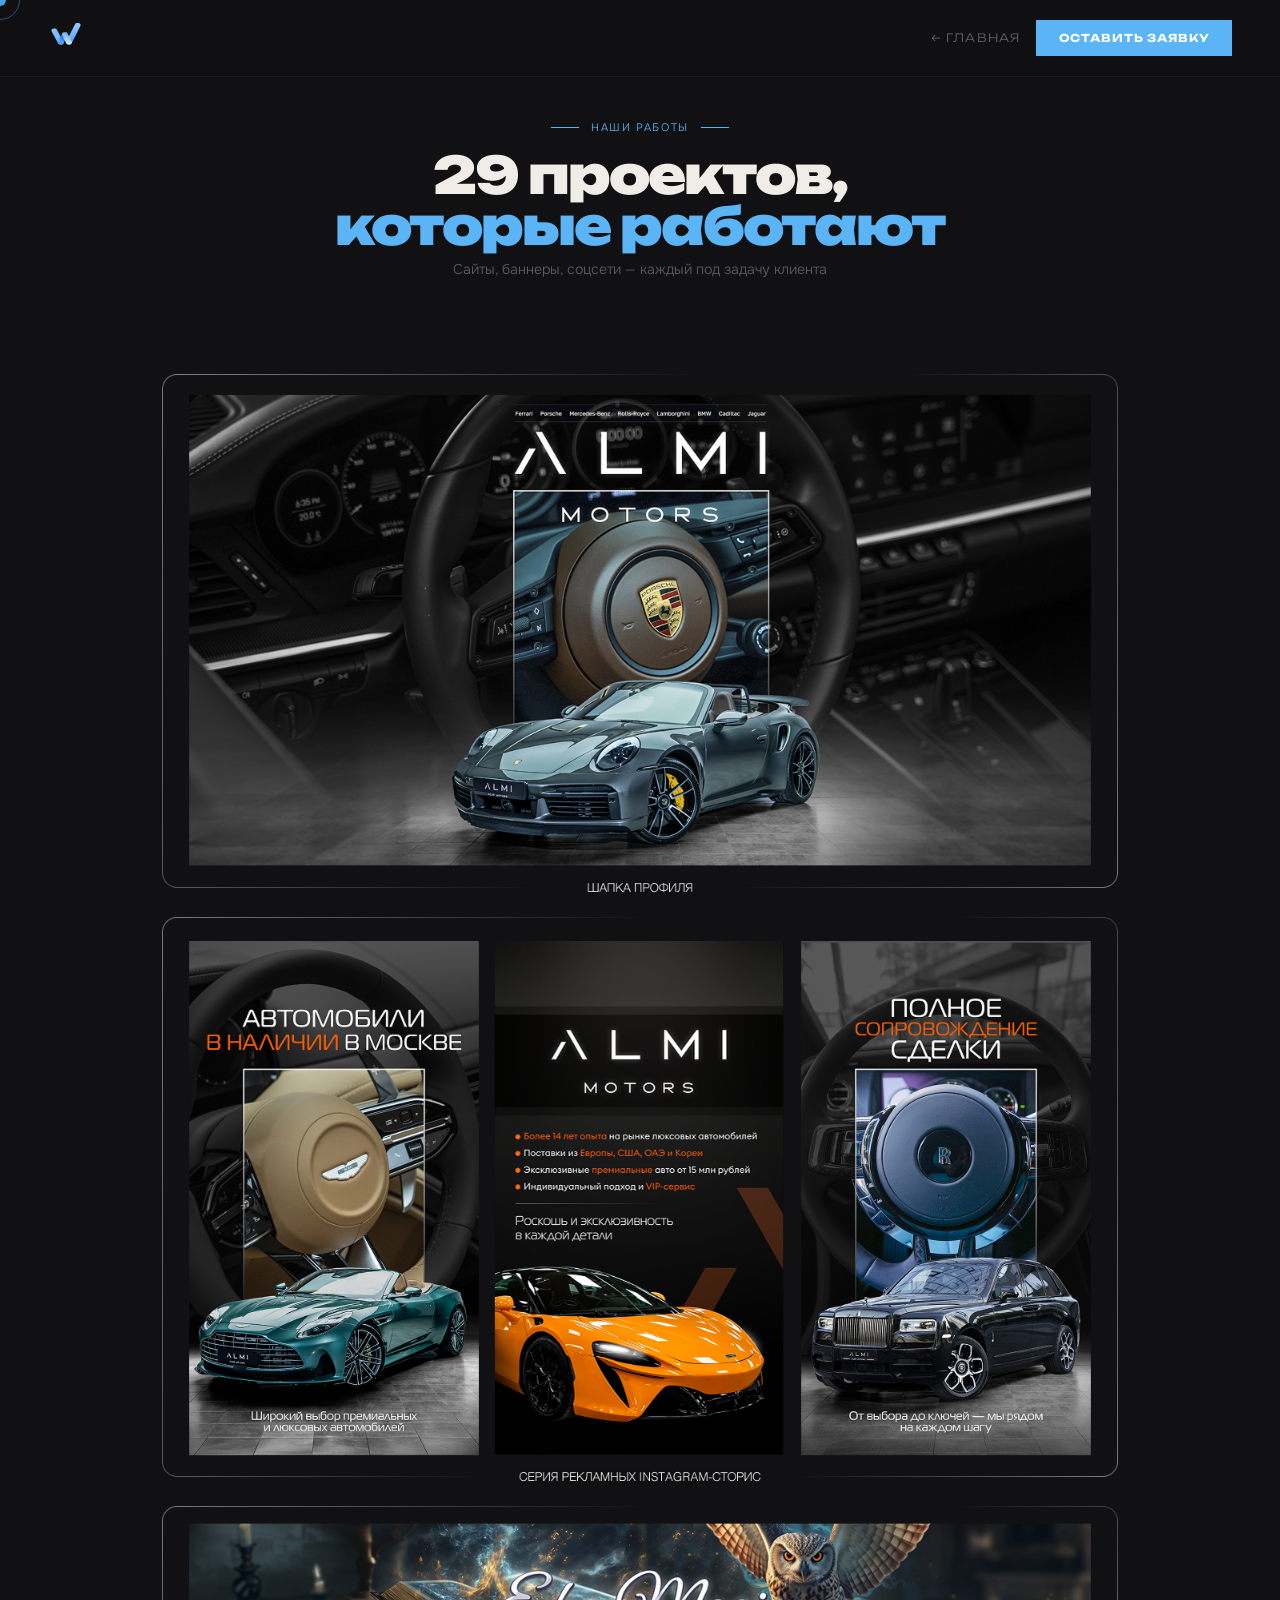
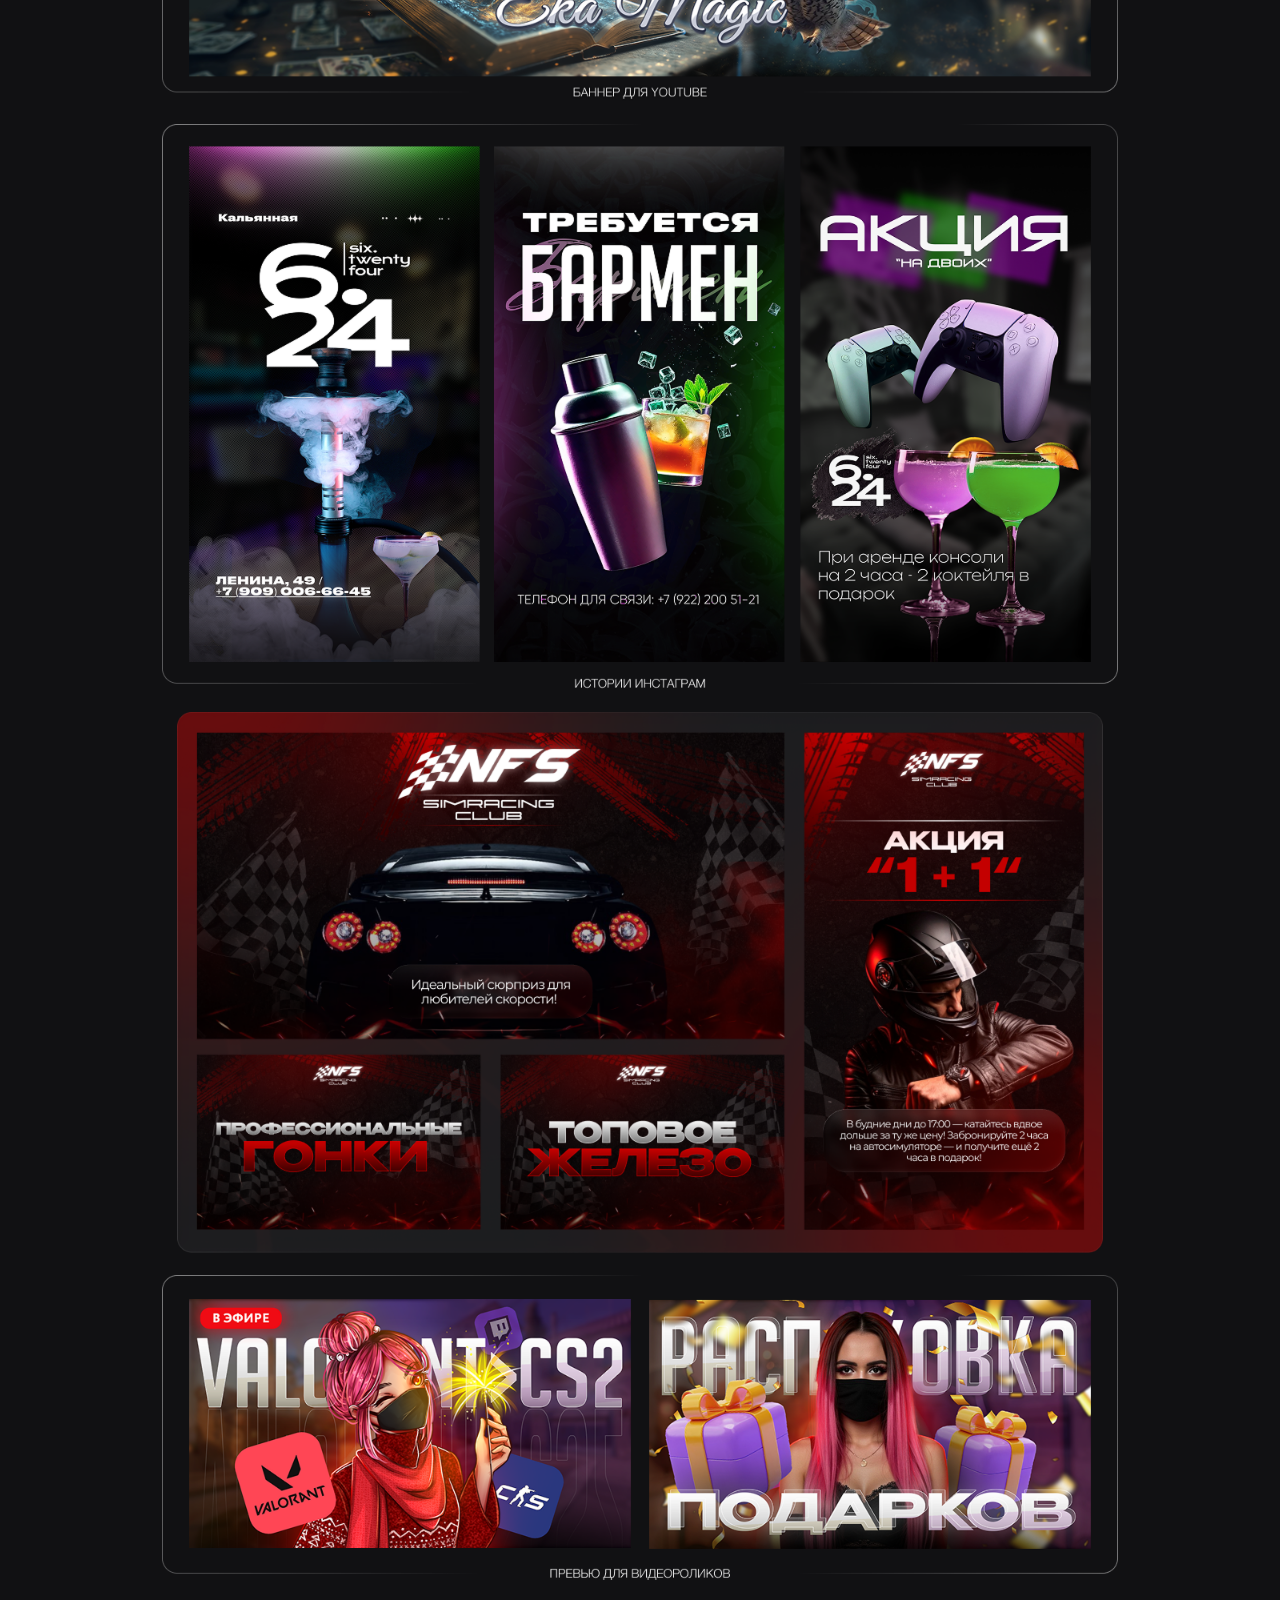
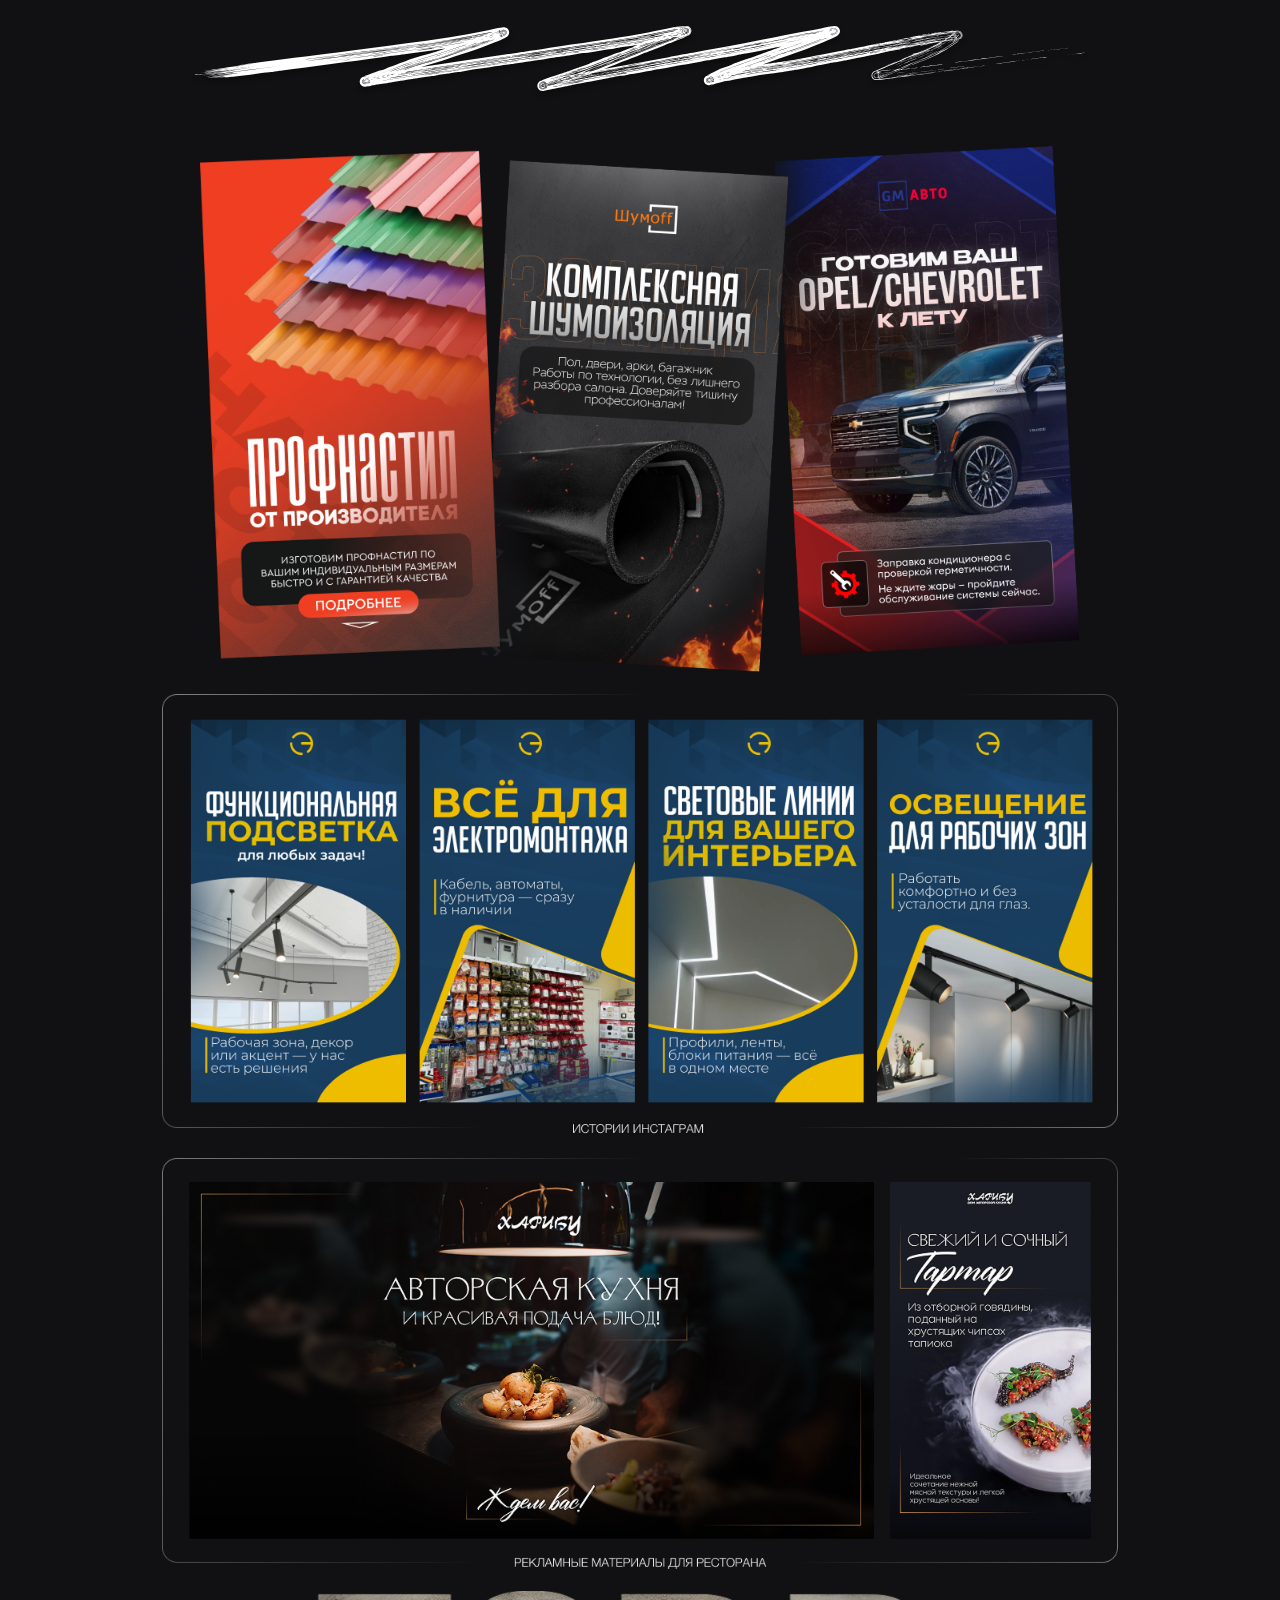
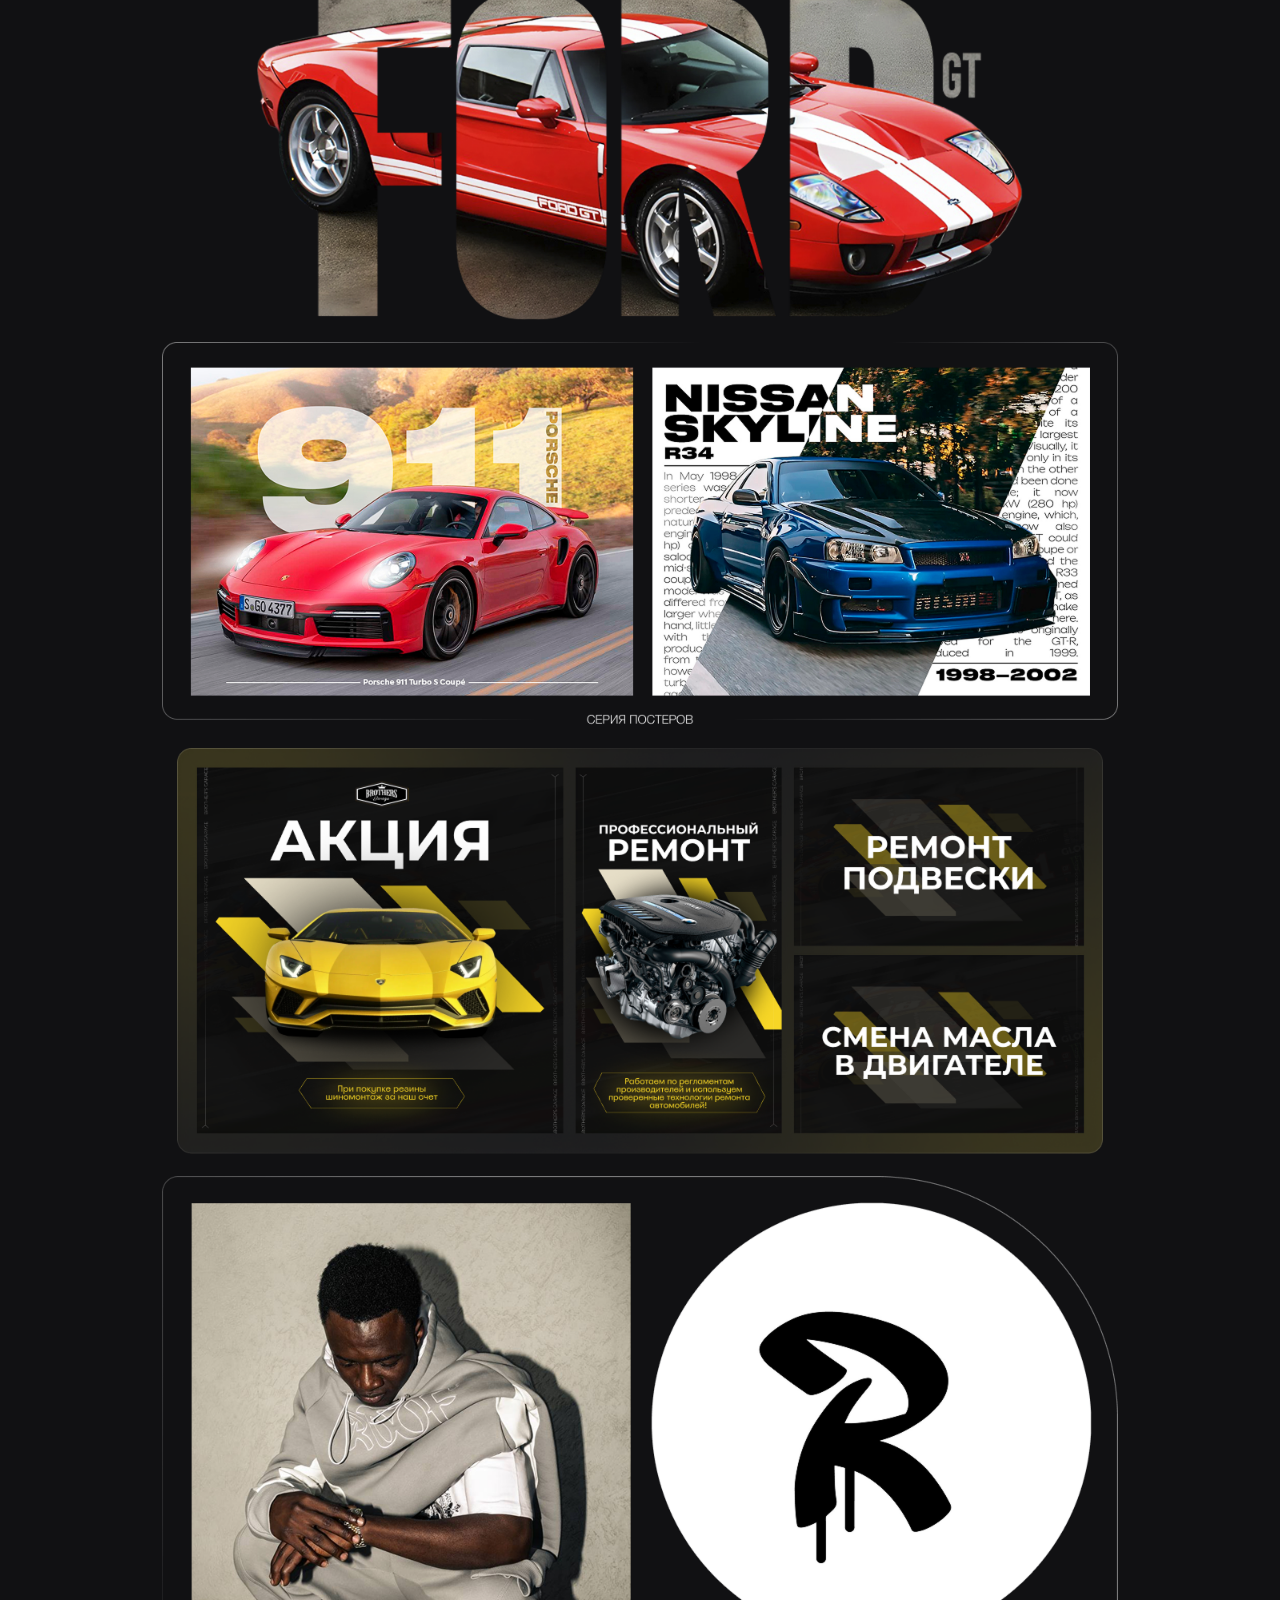
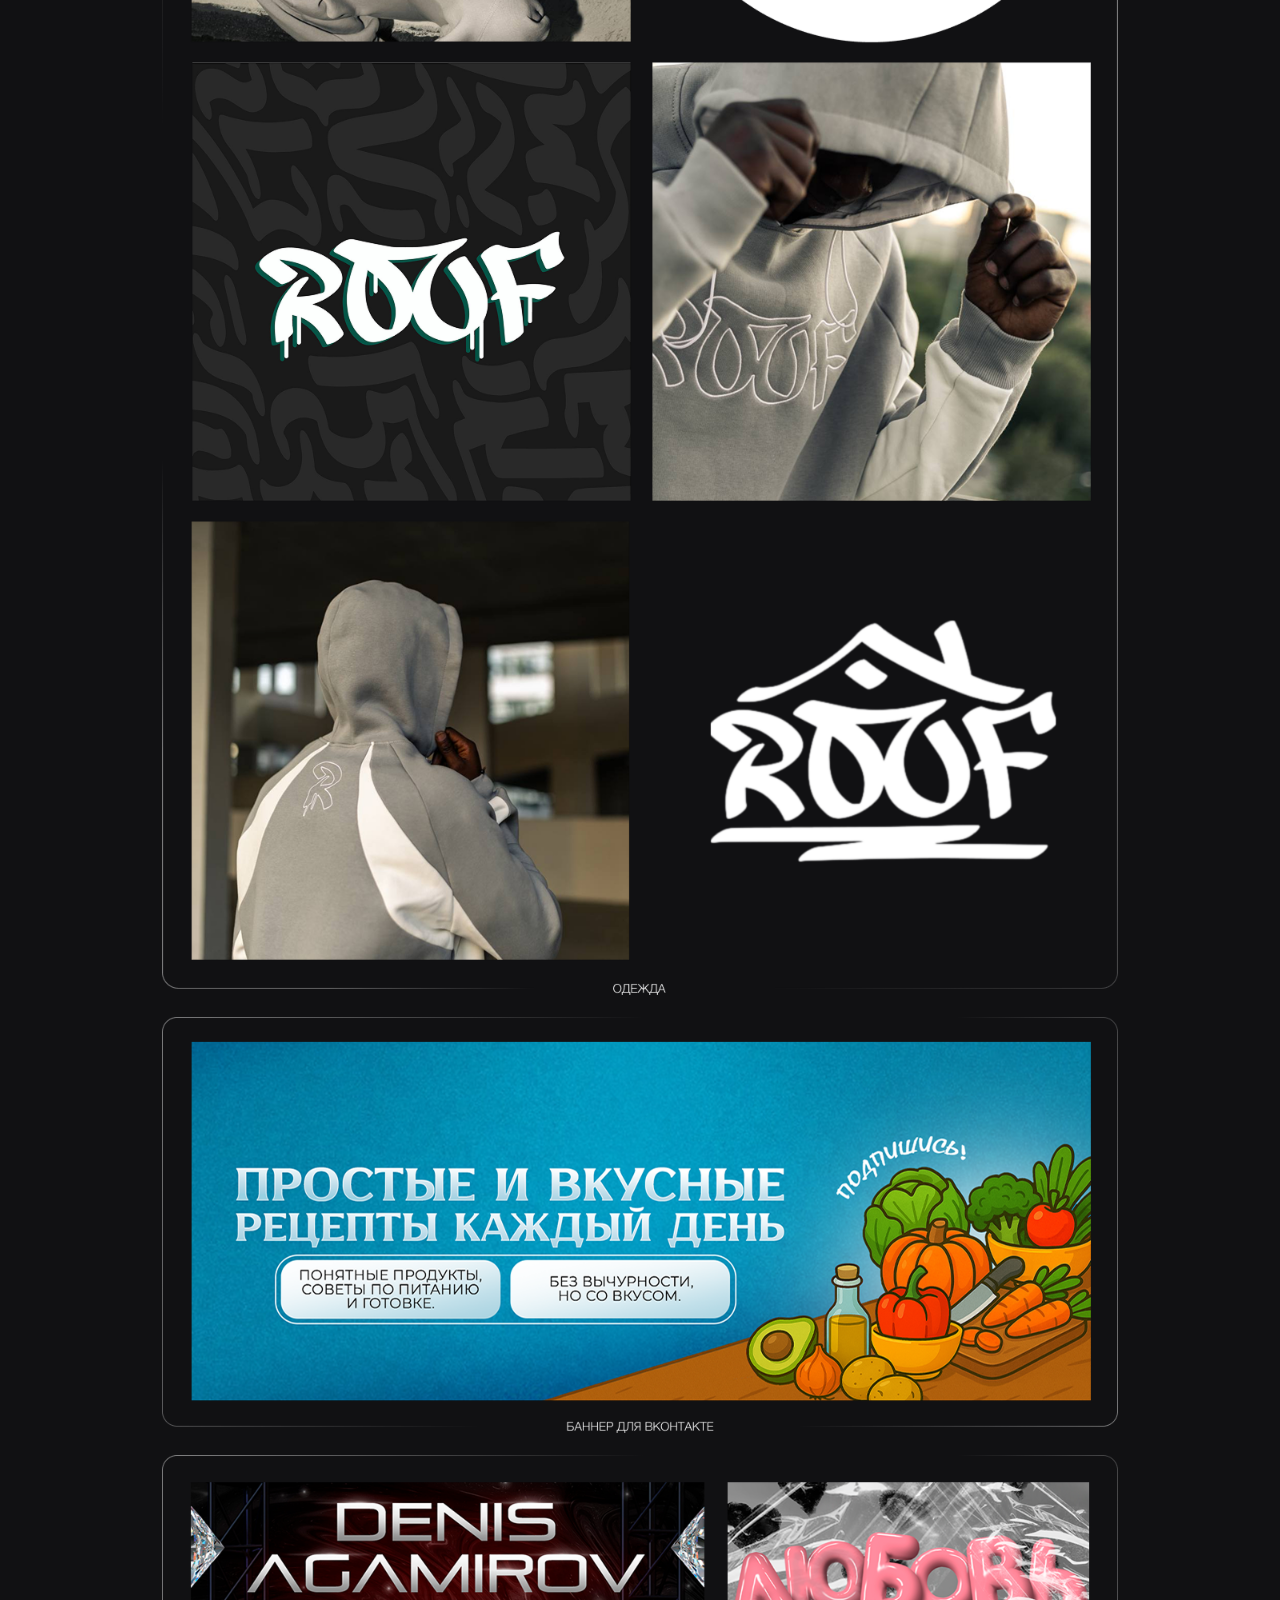
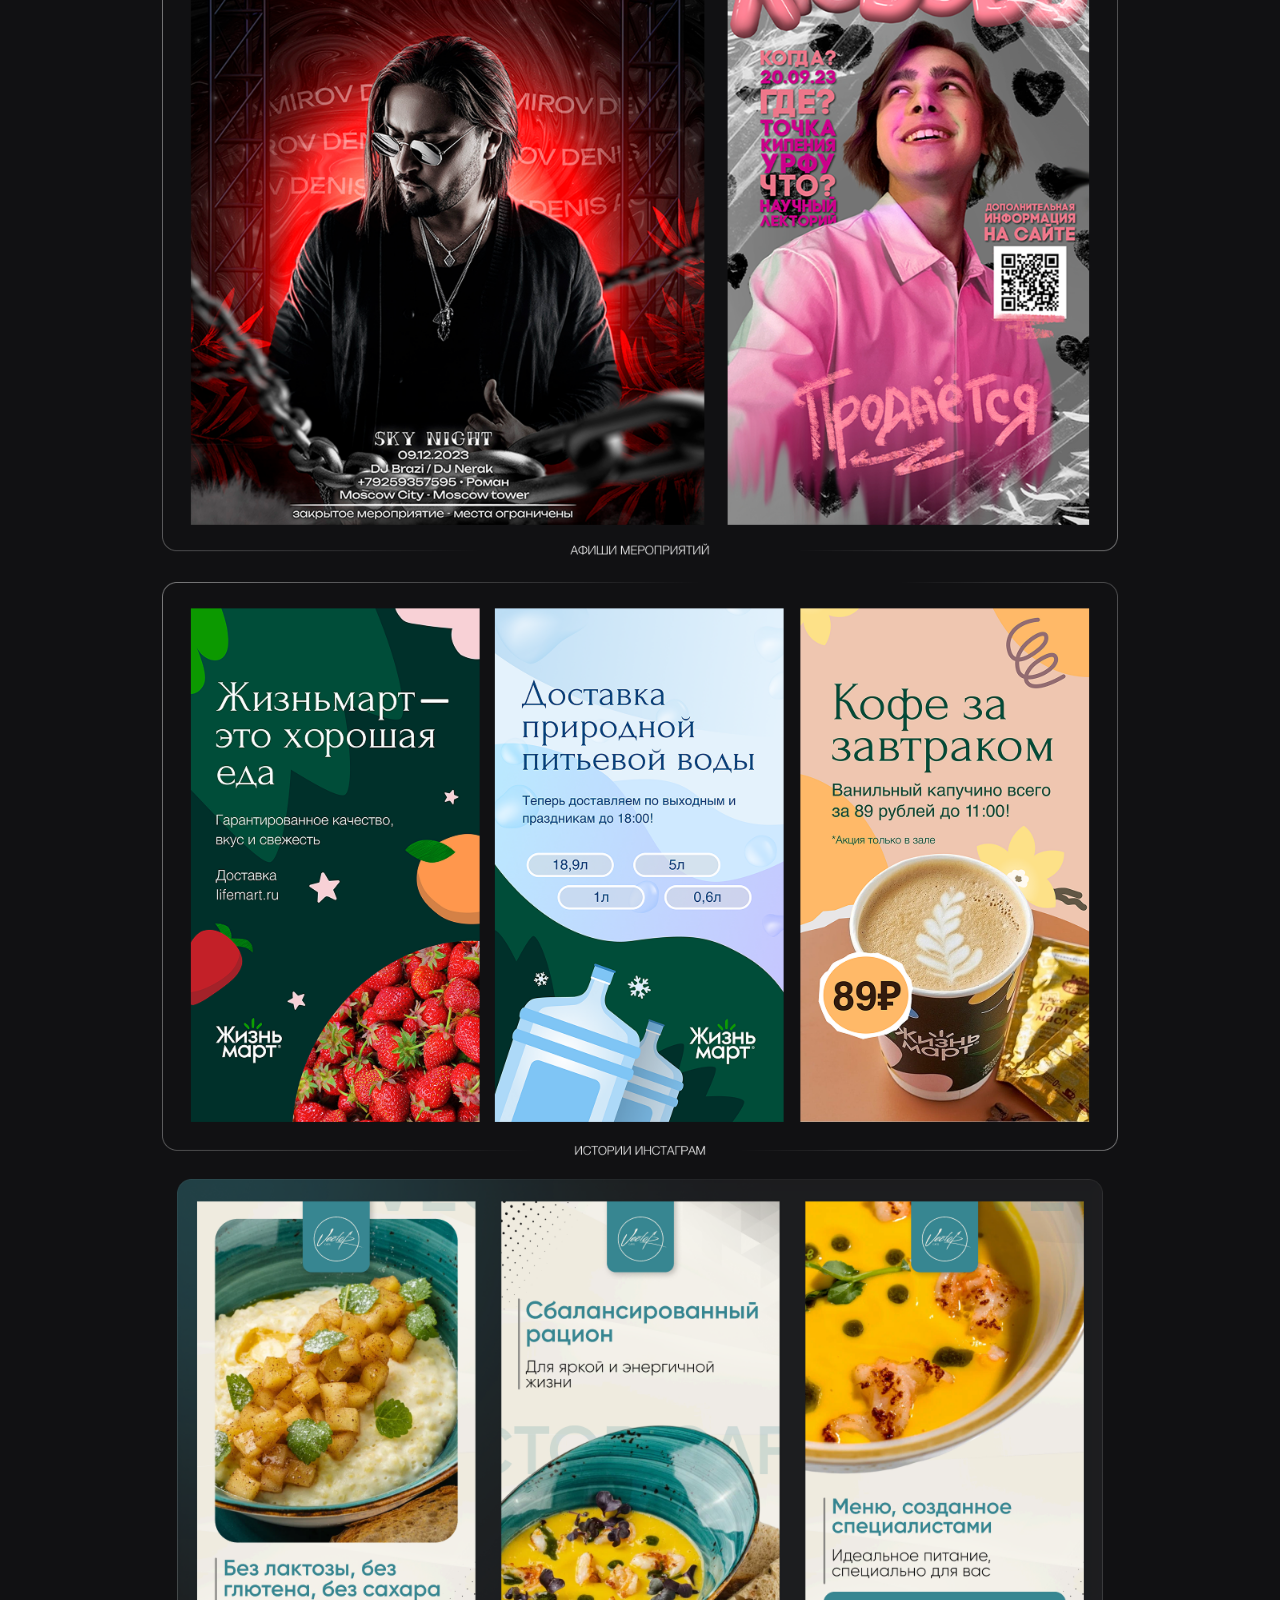
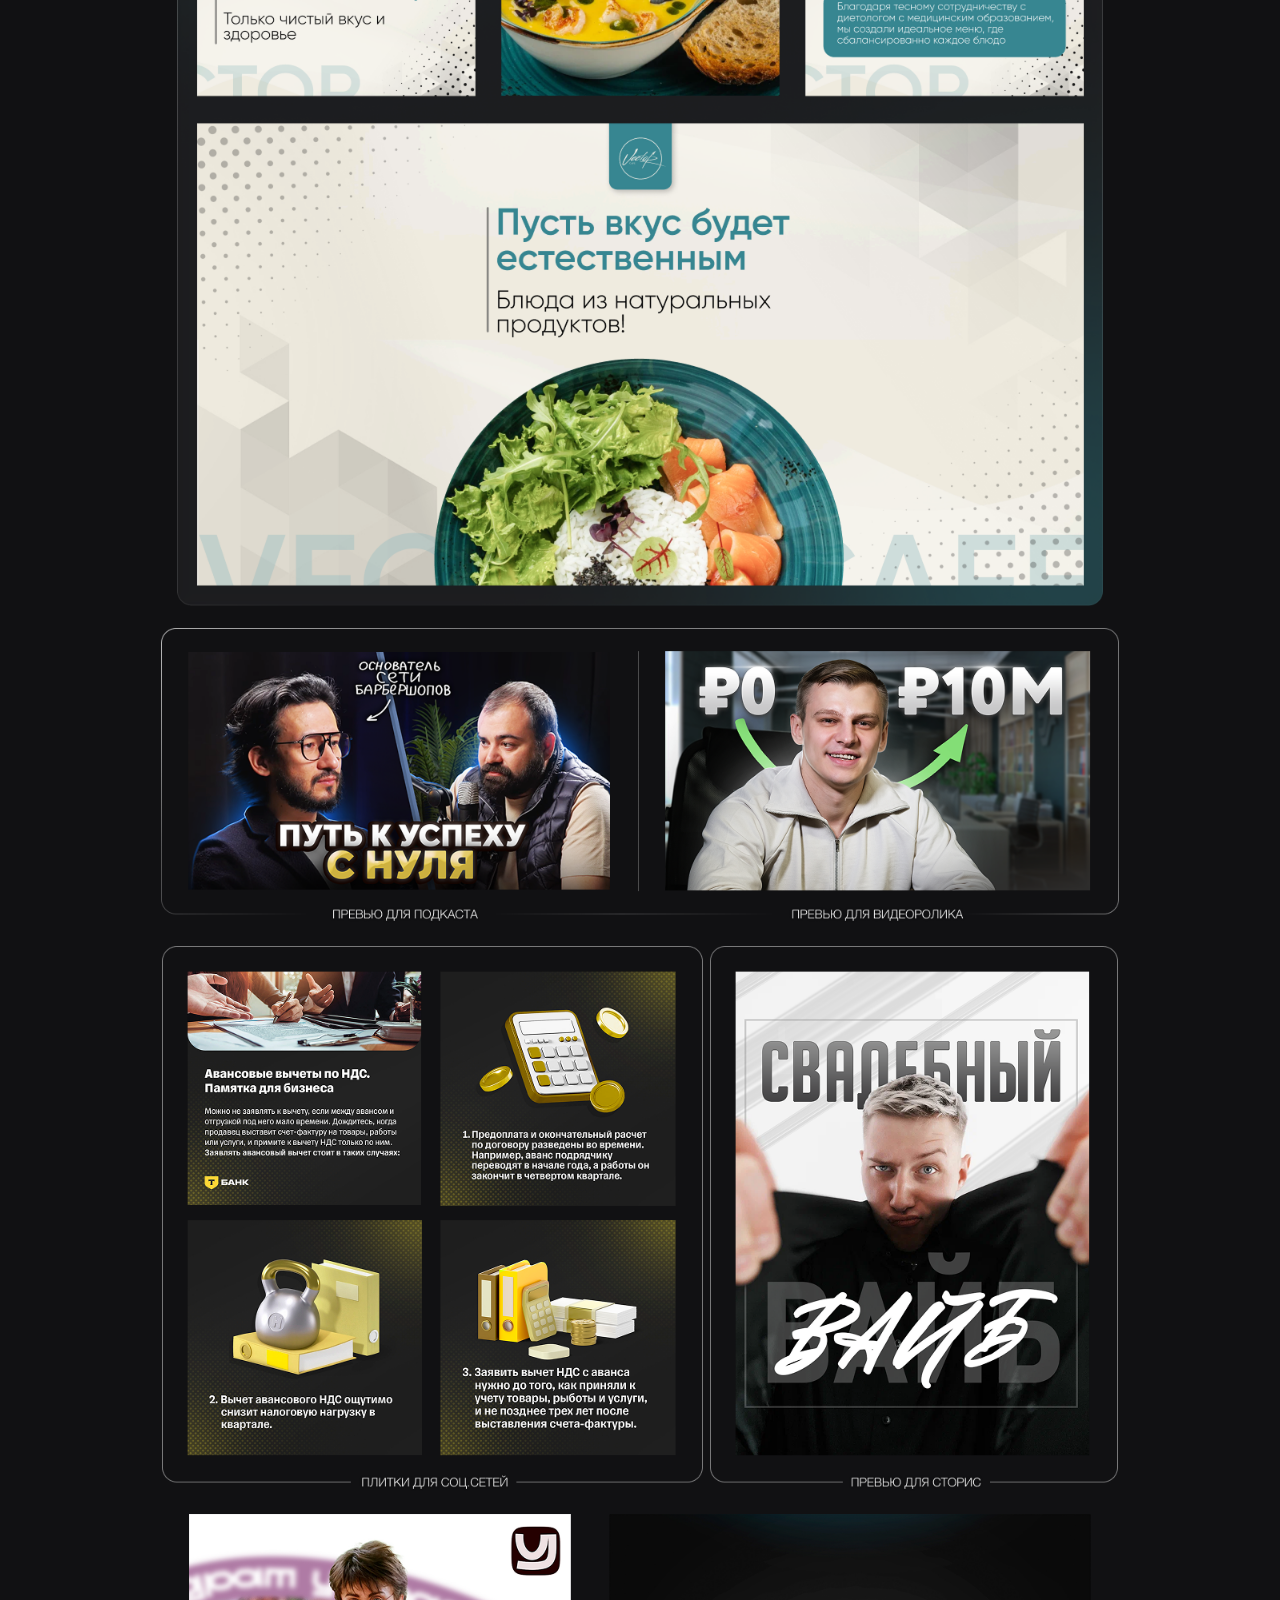
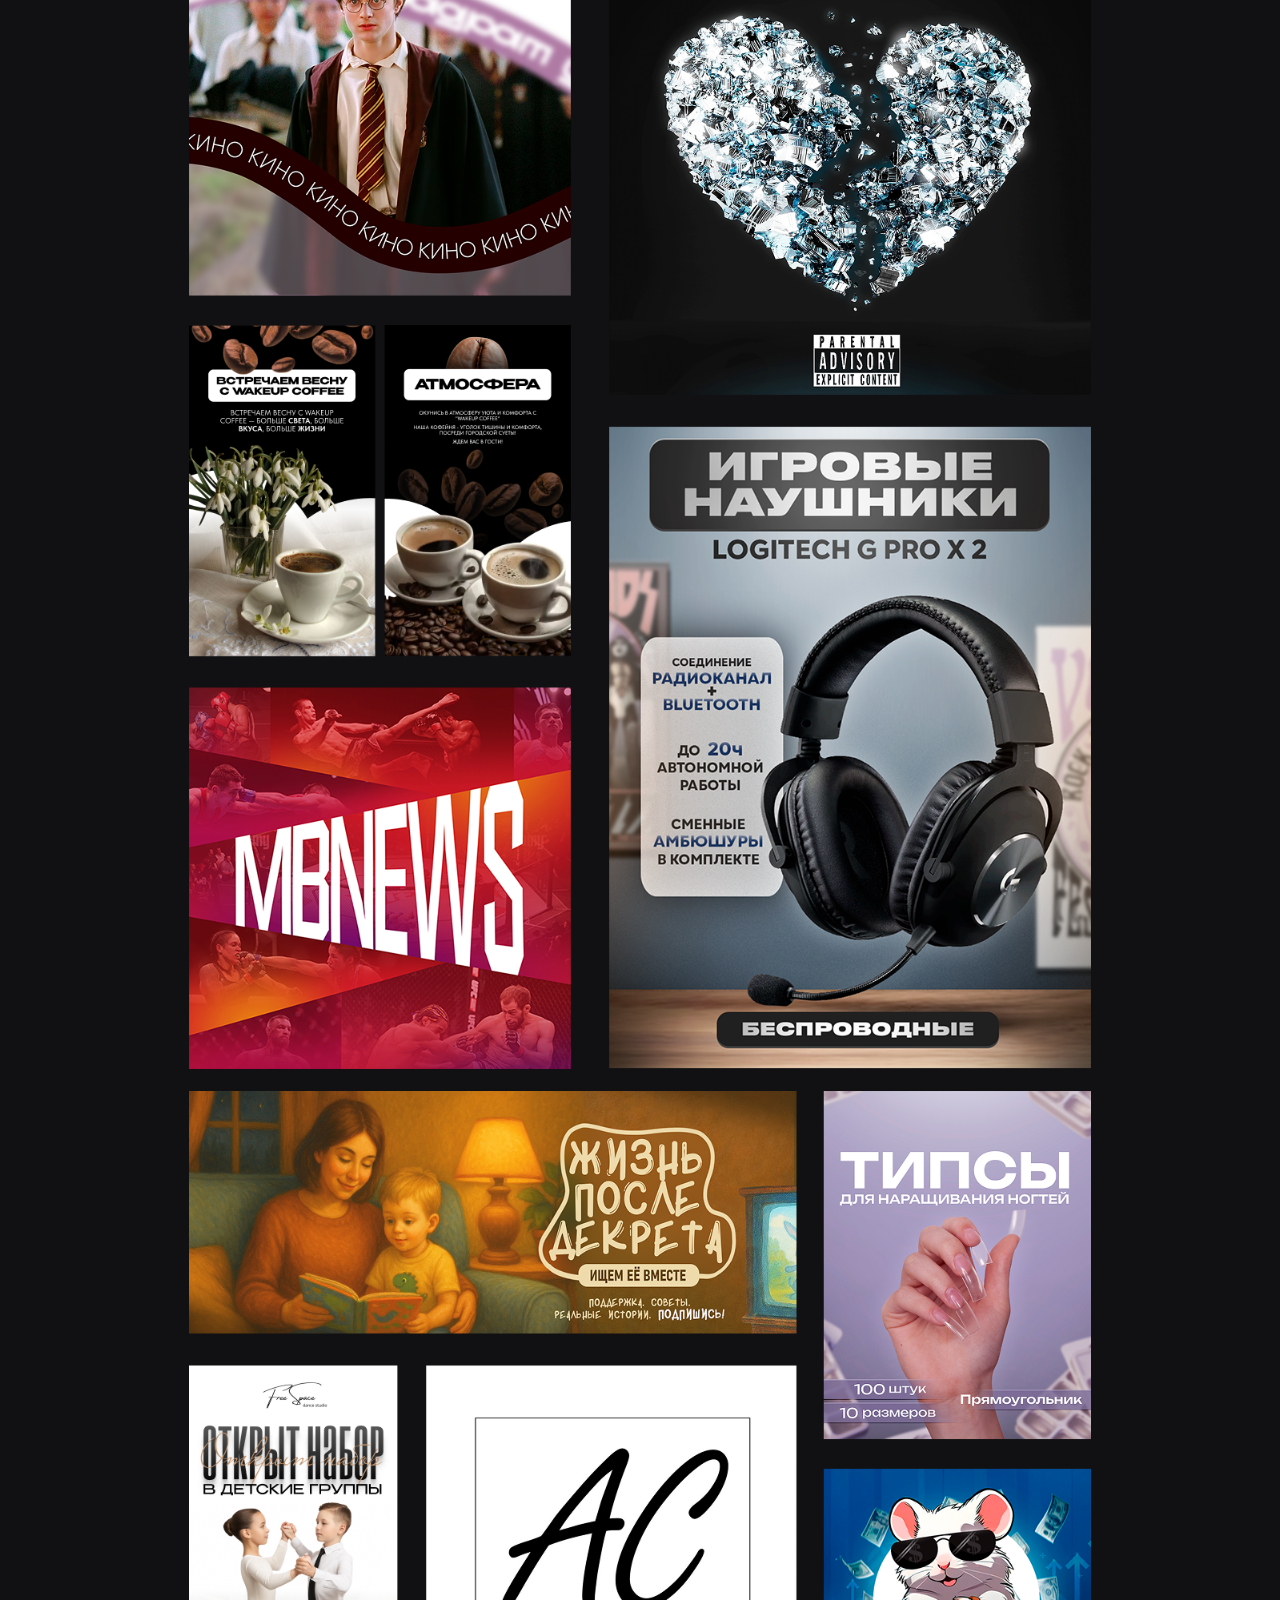
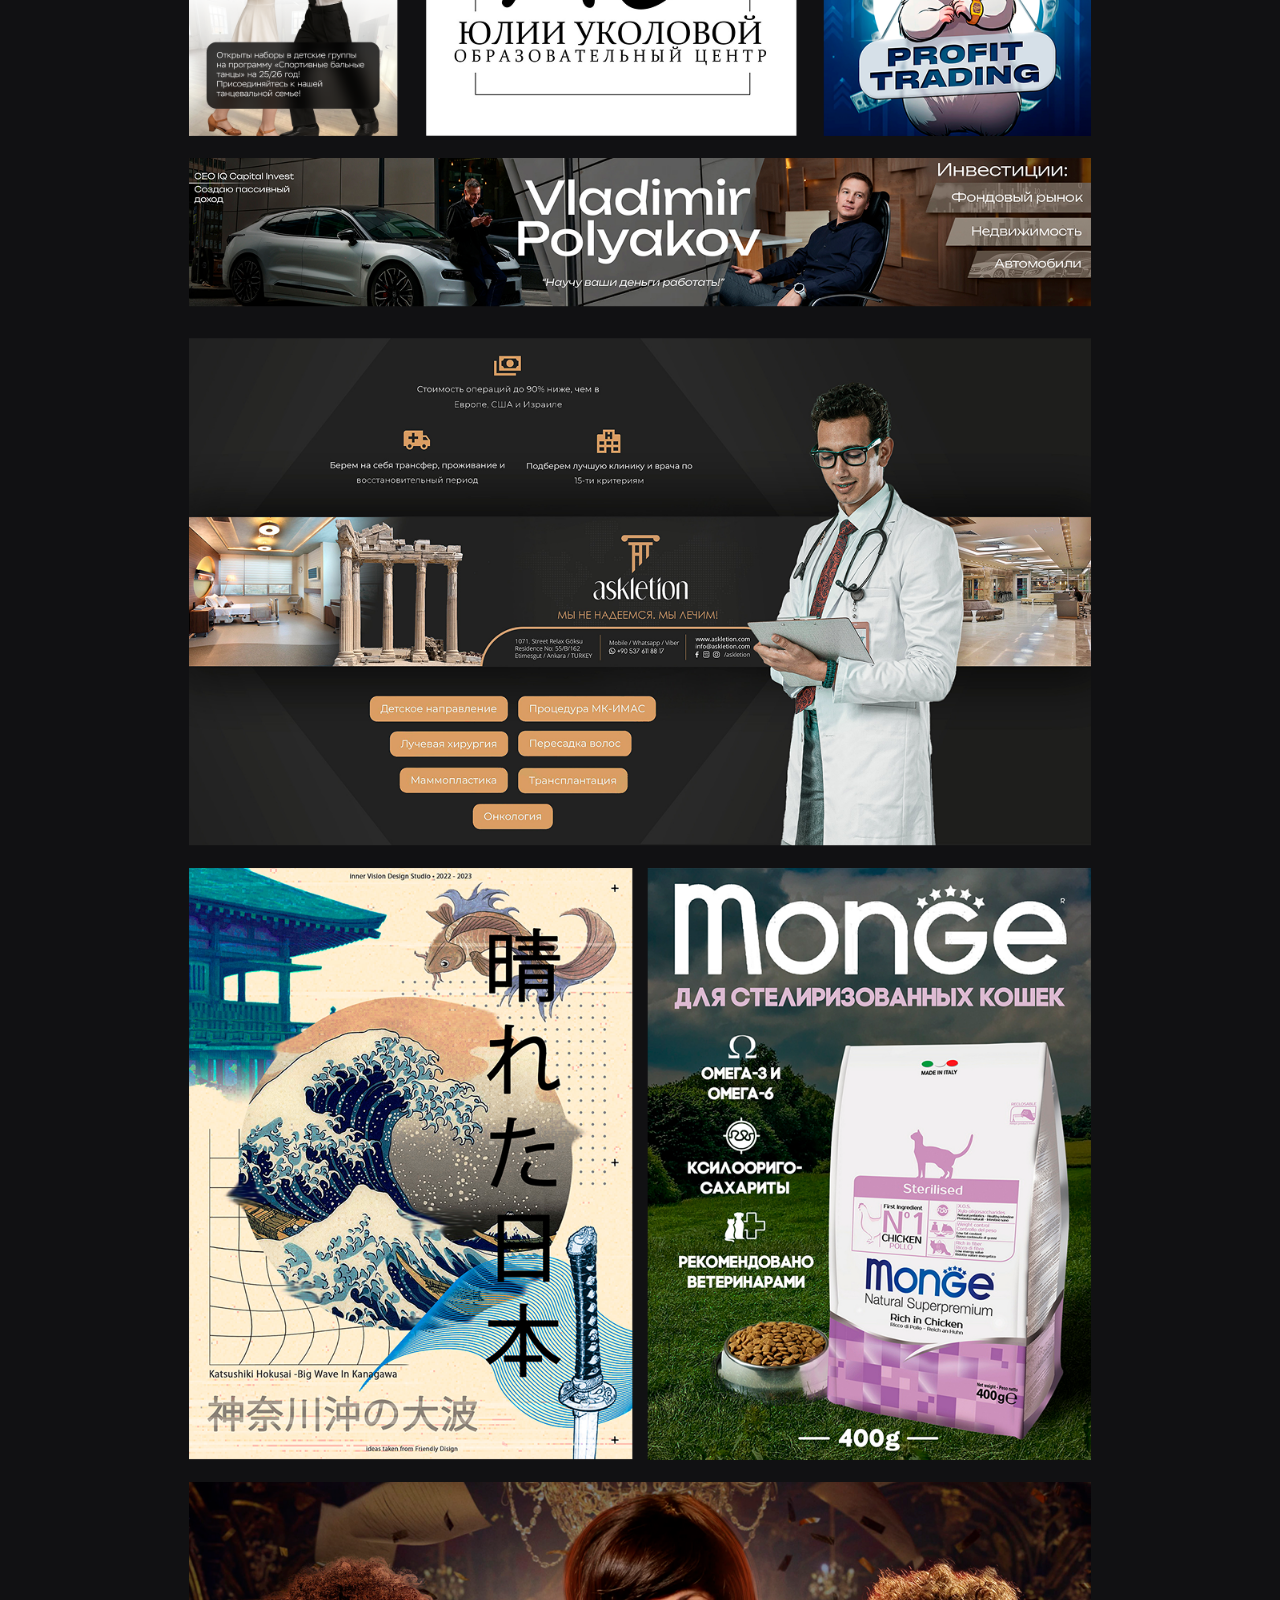
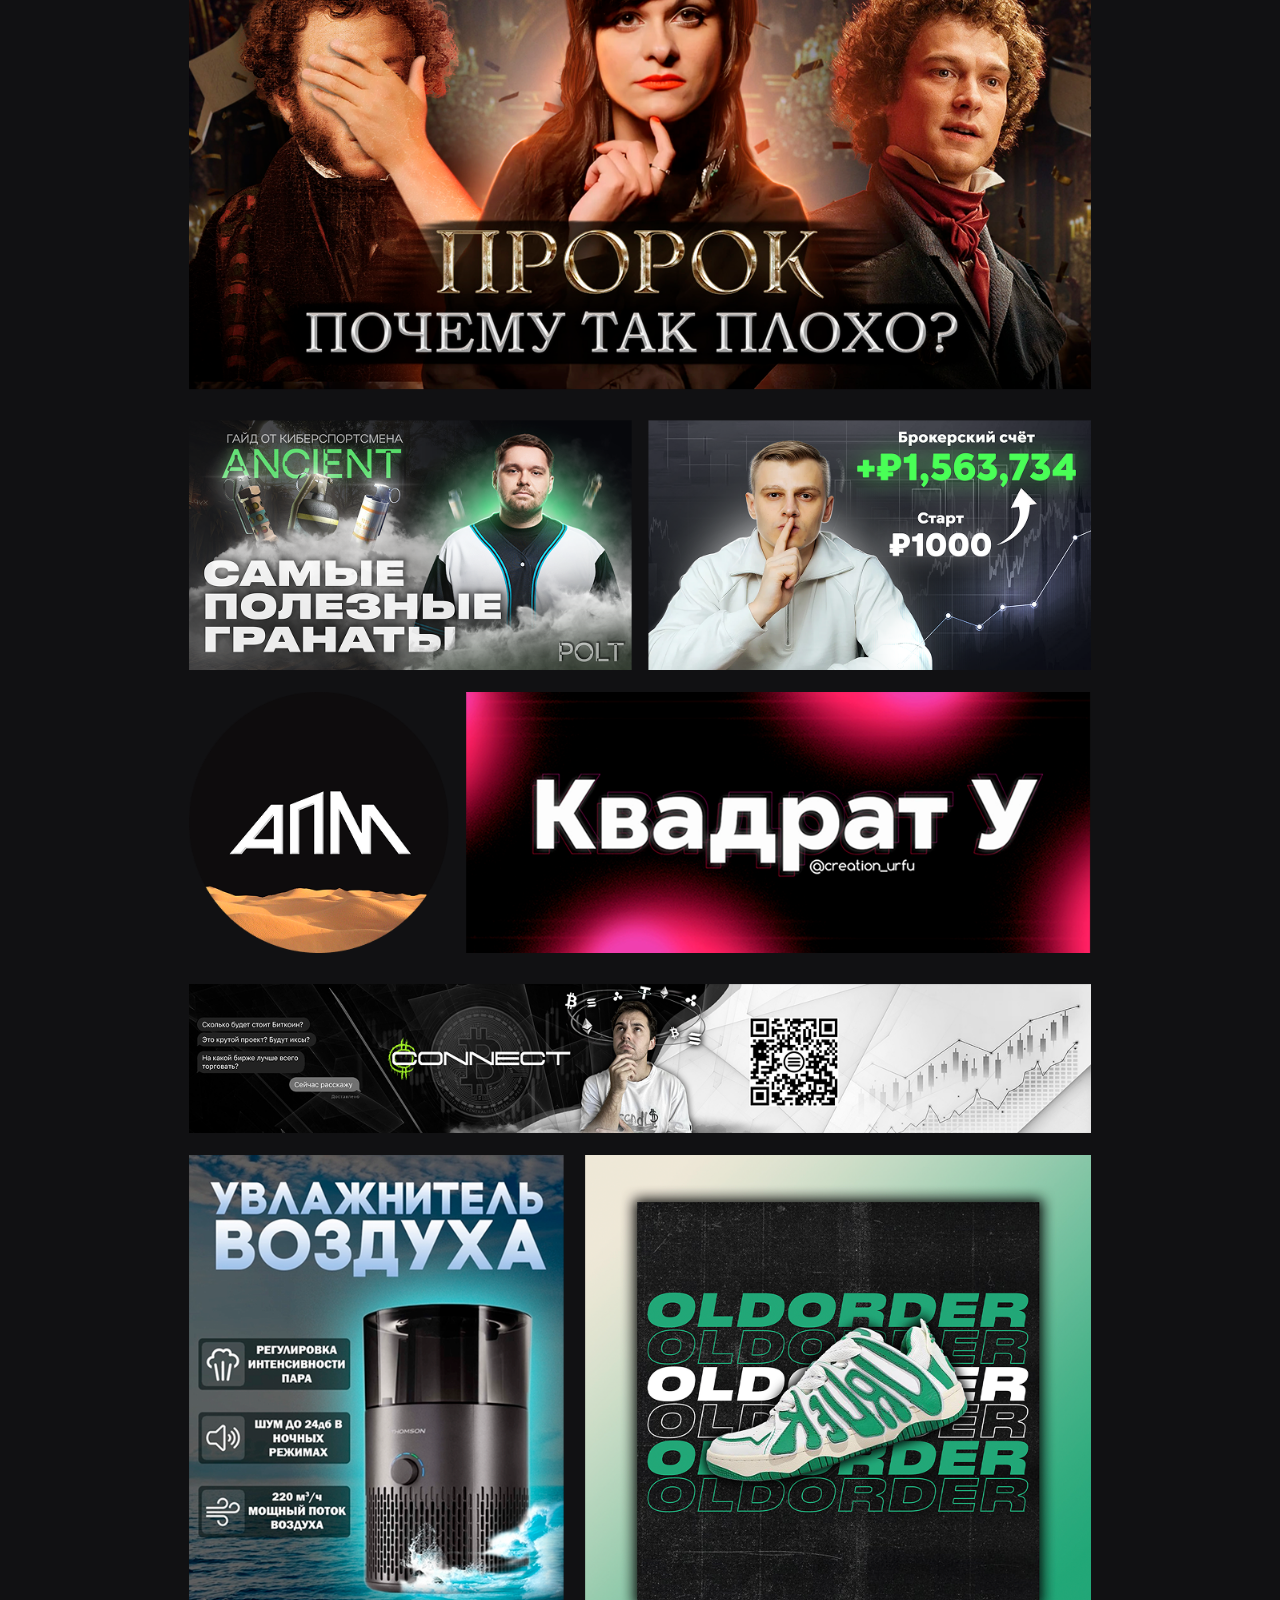
==== commit 088039a0: "fix: images at 80% size, 22px gap between items" ====
--- a/portfolio.html
+++ b/portfolio.html
@@ -51,7 +51,7 @@
   flex-direction: column;
   align-items: center;
   padding: 3rem 0 6rem;
-  gap: 0;
+  gap: 22px;
 }
 
 .row {
@@ -116,12 +116,12 @@
 </div>
 
 <div class="feed">
-<div class="row"><img src="img2/1.png" width="1195" height="651" alt=""></div>
-<div class="row"><img src="img2/2.png" width="1195" height="709" alt=""></div>
-<div class="row"><img src="img2/3.png" width="1195" height="245" alt=""></div>
-<div class="row"><img src="img2/4.png" width="1195" height="707" alt=""></div>
-<div class="row"><img src="img2/5.png" width="1157" height="676" alt=""></div>
-<div class="row"><img src="img2/6.png" width="1195" height="381" alt=""></div>
+<div class="row"><img src="img2/1.png" width="956" height="521" alt=""></div>
+<div class="row"><img src="img2/2.png" width="956" height="567" alt=""></div>
+<div class="row"><img src="img2/3.png" width="956" height="196" alt=""></div>
+<div class="row"><img src="img2/4.png" width="956" height="566" alt=""></div>
+<div class="row"><img src="img2/5.png" width="926" height="541" alt=""></div>
+<div class="row"><img src="img2/6.png" width="956" height="305" alt=""></div>
 <div class="divider"><svg width="852" height="70" viewBox="0 0 852 70" fill="none" xmlns="http://www.w3.org/2000/svg">
 <g filter="url(#filter0_d_375_802)">
 <path d="M44.0664 37.6585C81.8654 31.6292 107.905 29.1625 143.107 24.5878C161.465 22.2001 181.236 19.582 201.667 16.8273C216.189 14.8429 231.2 12.8998 245.997 10.6238C257.995 8.60844 270.126 6.23811 282.282 3.93096C286.211 3.22732 290.2 1.91654 295.306 1.434C295.416 1.42557 295.601 1.40279 295.888 1.36265C296.037 1.34265 296.2 1.31761 296.496 1.28722C296.654 1.27339 296.823 1.25178 297.213 1.25176C297.43 1.25937 297.66 1.24349 298.277 1.36605C298.597 1.4485 299.009 1.50009 299.85 2.00155C300.642 2.38562 302.074 4.10921 302.089 5.72686C302.156 6.67023 301.938 7.4632 301.7 8.01557C301.508 8.45906 301.319 8.75113 301.139 9.00378C300.944 9.26898 300.826 9.39727 300.707 9.52675C300.589 9.65354 300.478 9.76084 300.374 9.85636C300.018 10.1786 299.756 10.3594 299.555 10.4983C299.126 10.7869 298.835 10.9479 298.53 11.1161C297.951 11.4304 297.458 11.6664 296.959 11.9C295.983 12.3537 295.044 12.7546 294.117 13.1429C292.267 13.9152 290.454 14.634 288.635 15.35C285.011 16.7738 281.415 18.1586 277.833 19.5526C268.557 23.2335 258.916 25.8704 250.313 28.91C240.532 32.4596 230.612 35.4492 221.181 38.0419C213.776 40.1706 206.566 42.7687 199.575 45.4392C196.533 46.6029 193.49 47.8049 190.433 49.0201C186.346 50.6452 182.249 51.9148 178.362 53.197C175.019 54.3021 171.752 55.4676 168.568 56.7817C168.105 56.9713 167.695 57.1091 167.207 57.2389C166.944 57.304 166.736 57.3654 166.198 57.4387C166.051 57.455 165.886 57.48 165.505 57.4828C165.273 57.4717 165.085 57.5109 164.31 57.3392C164.086 57.2827 163.831 57.2093 163.48 57.0529C163.019 56.8352 162.425 56.5336 161.74 55.7272C160.907 54.8499 160.485 52.9596 160.675 52.0728C160.808 51.0384 161.205 50.3882 161.362 50.1279C161.563 49.803 161.762 49.567 161.904 49.4108C162.02 49.2838 162.124 49.1829 162.217 49.0971C162.419 48.9149 162.516 48.8441 162.62 48.7652C162.84 48.6048 162.926 48.5548 163.043 48.4831C163.229 48.3722 163.345 48.3129 163.451 48.259C181.12 44.1626 194.446 42.831 209.957 40.2873C243.567 35.1681 277.262 30.1817 310.487 25.2251C313.529 24.7717 315.379 24.6007 316.756 24.3955C329.784 22.4543 351.595 19.0815 364.519 17.1383C369.428 16.4007 374.979 15.5628 380.957 14.6533C397.336 12.1017 416.985 9.32349 433.78 6.06629C442.559 4.24645 450.717 2.7589 457.531 1.28223C459.728 0.805719 461.826 0.528177 463.761 0.359575C465.858 0.170772 467.999 0.120181 469.718 0.0126525C469.898 0.000436658 470.114 -0.00847869 470.418 0.0138284C470.67 0.045992 471.398 0.0541859 472.425 0.64994C473.118 1.03276 474.116 2.04022 474.443 3.27228C474.76 4.49631 474.598 5.13248 474.454 5.73775C474.296 6.30519 474.068 6.69357 473.993 6.82343C473.886 7.00573 473.786 7.14931 473.695 7.27063C473.603 7.39173 473.52 7.49029 473.444 7.57554C473.381 7.64579 473.342 7.6868 473.295 7.73504C473.205 7.82707 473.125 7.90199 473.052 7.96759C472.902 8.10007 472.841 8.14678 472.75 8.21847C472.438 8.45648 472.29 8.54435 472.118 8.65298C471.821 8.83667 471.586 8.96583 471.361 9.08746C470.912 9.32892 470.517 9.52432 470.12 9.7173C469.334 10.0978 468.575 10.4433 467.84 10.7701C466.377 11.4204 464.962 12.0164 463.622 12.5687C460.942 13.6714 458.555 14.5986 456.626 15.3161C455.414 15.7657 454.369 16.1375 453.583 16.3959C449.937 17.8269 448.027 18.815 447.085 19.1982C447.074 19.2022 447.063 19.2062 447.052 19.2103C443.997 20.4507 436.204 23.306 434.5 23.9746C434.245 24.0748 435.877 23.6199 431.715 25.1768C431.343 25.3156 431.645 25.0799 428.155 26.426C427.248 26.7774 415.637 31.4344 412.305 32.7277C409.689 33.7442 406.216 35.0795 402.263 36.6005C392.328 40.4235 379.282 45.428 369.034 48.9815C366.097 50.0111 363.408 50.9551 361.108 51.7625C359.051 52.4842 357.89 52.9599 355.712 53.7175C354.591 54.1077 352.87 54.6246 352.527 54.742C351.043 55.28 344.308 57.7944 346.571 56.3985C346.313 56.4817 346.058 56.5633 345.827 56.6368C339.806 58.5703 341.765 58.1889 341.652 58.354C340.354 58.7783 339.182 59.1643 338.163 59.5172C337.659 59.6918 337.185 59.8615 336.783 60.0157C336.585 60.0918 336.404 60.165 336.271 60.2218C336.151 60.2687 336.021 60.3478 336.208 60.2272C336.399 60.0976 336.651 59.9302 337.015 59.5442C337.106 59.4464 337.203 59.3329 337.306 59.1967C337.357 59.1286 337.41 59.0548 337.463 58.9742C337.521 58.8832 337.549 58.8474 337.67 58.6256C338.078 57.928 338.434 56.4626 337.963 55.143C337.756 54.5084 337.376 53.9475 337.092 53.6316C336.886 53.3978 336.683 53.2162 336.497 53.0706C336.123 52.7806 335.818 52.626 335.573 52.5156C335.328 52.4073 335.135 52.346 334.981 52.3023C334.892 52.2773 334.814 52.2582 334.743 52.2425C334.171 52.1292 334.098 52.1556 333.964 52.1442C333.755 52.1391 333.704 52.1456 333.656 52.1475C333.565 52.1533 333.556 52.1561 333.548 52.1574C333.54 52.1598 333.578 52.1567 333.62 52.152C333.707 52.1423 333.824 52.1257 333.94 52.1075C334.176 52.0707 334.426 52.0252 334.664 51.9781C335.146 51.8828 335.599 51.7783 336.015 51.6721C337.486 51.2842 338.687 50.9799 339.451 50.6784C351.29 48.1303 362.892 46.0412 374.618 43.8459C401.208 38.9325 427.871 34.1242 454.493 29.3022C454.495 29.2493 454.497 29.1963 454.5 29.1434C465.816 27.2938 469.645 26.2419 476.144 25.3631C480.086 24.578 484.081 23.7827 488.034 22.9942C493.5 22.0078 498.978 21.0165 504.408 20.0283C517.164 17.6786 529.894 15.4525 542.425 12.8292C549.25 11.4134 555.989 10.1906 562.617 8.75956C574.256 6.26488 585.992 4.48651 597.267 2.33146C601.271 1.6023 604.638 0.412692 610.105 0.0951779C610.251 0.0948003 610.403 0.0978367 610.568 0.107062C610.741 0.118404 610.873 0.124272 611.2 0.173557C611.348 0.197014 611.509 0.228025 611.692 0.274204C611.886 0.327143 612.031 0.355881 612.456 0.53244C612.833 0.696848 613.301 0.942853 613.809 1.4073C614.319 1.81581 615.184 3.09728 615.274 4.26176C615.31 4.55323 615.316 4.8367 615.3 5.10092C615.287 5.31639 615.262 5.5058 615.228 5.68889C615.159 6.05279 615.057 6.36127 614.95 6.62202C614.738 7.13669 614.47 7.51311 614.363 7.65752C614.089 8.02842 613.824 8.28587 613.658 8.4387C613.356 8.71594 613.078 8.91717 612.906 9.03804C612.146 9.55947 611.633 9.81864 611.126 10.0891C610.095 10.625 609.171 11.0524 608.226 11.4826C606.359 12.3274 604.508 13.1131 602.676 13.8821C598.999 15.4229 595.343 16.9074 591.715 18.4089C580.353 23.1669 568.239 27.2353 557.155 31.02C547.837 34.6584 538.265 37.8193 529.042 40.9386C520.682 43.8747 512.06 47.0682 504.103 50.3786C500.926 51.7786 497.662 53.5755 494.093 55.2563C493.508 55.5246 493.072 55.6809 492.427 55.8457C492.236 55.8883 492.127 55.9289 491.618 55.9917C491.553 55.9987 491.463 56.0076 491.34 56.0142C491.229 56.0191 491.059 56.0299 490.75 56.0098C490.626 55.9993 490.345 55.9849 489.9 55.872C489.788 55.8429 489.664 55.8064 489.523 55.7572C489.453 55.7325 489.379 55.7046 489.301 55.6725C489.186 55.6257 489.032 55.556 488.878 55.4736C488.284 55.1568 487.288 54.4528 486.744 53.0614C486.15 51.5748 486.542 50.0448 486.917 49.3458C486.964 49.2508 487.012 49.1633 487.059 49.0822C487.087 49.0343 487.113 48.9914 487.139 48.9489C487.192 48.8646 487.244 48.7878 487.294 48.7171C487.395 48.5759 487.49 48.4593 487.577 48.3588C487.753 48.1585 487.9 48.0208 488.027 47.9102C488.145 47.8083 488.188 47.7753 488.259 47.7207C488.519 47.524 488.674 47.4368 488.765 47.3826C488.864 47.3245 488.96 47.2745 489.008 47.25C489.124 47.191 489.213 47.1504 489.275 47.1224C489.752 46.917 489.892 46.882 490.103 46.8084C502.194 42.841 514.252 41.2879 525.993 39.0398C532.856 37.7916 539.645 36.7995 546.426 35.8036C550.722 35.1775 551.813 35.1368 558.878 34.1148C561.647 33.712 564.837 33.2314 568.195 32.6852C574.341 31.7017 581.004 30.4581 587.571 29.1057C588.913 28.8366 590.33 28.5556 591.844 28.2607C600.43 26.5925 611.283 24.6116 619.768 22.9695C622.016 22.5349 623.622 22.1464 623.882 22.0956C625.09 21.8588 625.386 21.875 626.221 21.7375C626.416 21.7052 626.638 21.665 626.903 21.6125C628.62 21.2715 630.687 20.7677 632.672 20.362C640.054 18.8325 648.304 17.083 649.307 16.9511C649.612 16.8966 649.898 16.8466 650.174 16.7994C653.971 16.1438 654.882 16.0439 655.229 15.9824C660.248 15.0121 658.35 15.2787 659.602 15.0354C664.917 13.9874 669.021 13.2608 675.305 12.0449C676.7 11.7769 678.193 11.4761 679.83 11.1285C679.597 11.2634 679.378 11.3958 679.15 11.5297C686 10.303 681.439 10.9102 682.831 10.6056C683.398 10.5012 698.14 7.66236 699.33 7.45334C703.352 6.71714 703.553 6.84311 703.917 6.77998C704.125 6.75354 704.733 6.62839 705.971 6.50001C709.28 6.22601 715.927 5.32502 720.084 4.74433C721.583 4.56095 722.423 4.52657 722.722 4.53895C722.872 4.55194 722.85 4.58092 722.728 4.61827C722.045 4.75989 719.616 5.19578 720.6 5.09073C720.696 5.08307 721.536 4.95501 722.748 4.85133C724.009 4.84375 725.34 4.18052 728.473 4.80914C728.882 4.93119 729.34 5.08616 729.955 5.5664C730.653 6.09081 731.28 7.14042 731.402 8.02864C731.478 8.46845 731.465 8.90011 731.428 9.19257C731.395 9.45874 731.342 9.6859 731.283 9.88206C731.224 10.0772 731.158 10.2476 731.096 10.3858C731.047 10.4968 730.998 10.5952 730.95 10.6845C730.748 11.0528 730.61 11.2266 730.492 11.381C730.365 11.5416 730.278 11.6381 730.196 11.7279C729.866 12.0799 729.692 12.218 729.584 12.3084C729.359 12.4868 729.431 12.4101 729.688 12.1565C729.837 12.0046 730.014 11.8422 730.344 11.4372C730.523 11.1822 730.744 11.0212 731.121 10.0793C731.219 9.79702 731.312 9.48998 731.352 8.99278C731.396 8.43042 731.312 7.67185 730.951 6.95427C730.612 6.23728 729.939 5.62837 729.538 5.39118C729.125 5.13111 728.755 4.99503 728.446 4.90843C726.588 4.47865 725.662 4.73236 724.887 4.77616C724.148 4.85783 723.714 4.91836 723.735 4.92514C723.751 4.92908 724.115 4.89592 724.788 4.84166C725.523 4.83819 726.257 4.54817 728.409 5.04014C728.82 5.16966 729.251 5.29132 729.93 5.86036C730.654 6.44858 731.197 7.61771 731.21 8.48958C731.194 10.1594 730.755 10.4493 730.59 10.8177C730.202 11.4104 729.981 11.5962 729.774 11.8104C729.372 12.1993 729.073 12.4322 728.782 12.6592C728.208 13.1008 727.722 13.4323 727.327 13.6969C726.542 14.2164 726.153 14.4356 726.575 14.0986C726.772 13.9357 727.206 13.6185 727.856 13.1227C728.175 12.8777 728.553 12.588 729.004 12.1995C729.237 11.9951 729.477 11.7911 729.83 11.4048C729.917 11.308 730.015 11.1956 730.138 11.0336C730.247 10.8872 730.406 10.6712 730.579 10.3186C730.709 9.92757 731.205 9.36627 730.809 7.68441C730.597 6.92032 729.995 6.17822 729.471 5.8292C729.04 5.52687 728.652 5.38251 728.338 5.29362C726.686 4.89901 725.864 5.09069 725.001 5.13739C724.171 5.2151 723.445 5.30812 722.79 5.35854C718.994 5.73081 715.895 6.30188 714.653 6.46034C714.222 6.52744 715.055 6.55734 714.674 6.61403C714.162 6.68944 710.632 7.17762 706.063 7.56692C696.345 9.02135 684.039 11.693 683.066 11.78C684.532 11.4383 685.998 11.0938 687.468 10.7463C685.502 11.117 683.532 11.4846 681.563 11.8466C684.35 11.2725 687.135 10.6876 689.923 10.0963C686.837 10.3064 679.458 11.8869 675.448 12.8369C673.909 13.2032 672.872 13.4973 672.741 13.5956C672.64 13.6756 674.506 13.4319 675.543 13.363C676.252 13.3152 676.568 13.3423 675.586 13.5959C675.11 13.7183 674.339 13.8925 673.168 14.1445C673.982 14.0139 674.798 13.8862 675.616 13.7616C675.901 13.7182 676.185 13.6749 676.467 13.6318C678.693 13.1743 680.91 12.7104 683.139 12.2379C681.648 12.4859 680.15 12.7324 678.657 12.9745C679.206 12.8361 679.733 12.7011 680.281 12.5619C684.446 11.7279 688.603 10.868 692.769 9.99908C694.924 9.60865 694.495 9.80198 695.98 9.53598C701.466 8.55778 704.217 8.06792 706.091 7.88992C709.74 7.5275 706.313 7.81952 714.743 6.81872C716.458 6.64753 718.165 6.4377 719.946 6.23631C719.64 6.17464 720.686 5.94781 722.822 5.74314C723.342 5.69879 723.967 5.62144 724.754 5.53771C725.593 5.49699 726.338 5.22748 728.241 5.6446C728.617 5.76829 728.985 5.84743 729.637 6.4379C730.288 7.02392 730.65 8.10631 730.593 8.81574C730.56 9.47459 730.406 9.81086 730.291 10.0807C730.189 10.3023 730.087 10.4714 729.991 10.6157C729.671 11.0813 729.447 11.2881 729.262 11.4764C728.877 11.8528 728.56 12.1128 728.232 12.3789C727.6 12.887 726.971 13.3512 726.338 13.8131C726.966 13.2733 727.582 12.7361 728.245 12.1036C725.112 14.5591 720.995 17.0697 717.223 19.5891C710.656 23.8732 704.745 26.3658 707.865 25.1809C705.854 26.1609 703.824 27.0823 701.784 27.9606C700.102 28.7947 698.409 29.5995 696.711 30.3818C694.322 31.3663 691.919 32.3074 689.526 33.2217C689.502 33.1905 689.477 33.1592 689.452 33.128C691.363 32.3905 693.266 31.6423 695.176 30.8631C693.703 31.3388 692.227 31.7996 690.754 32.2493C689.353 32.8164 687.959 33.3703 686.559 33.9266C692.5 31.7737 684.747 34.9094 683.028 35.7727C682.854 35.845 682.691 35.9134 682.539 35.9779C678.125 37.8839 675.1 39.1739 673.496 39.8515C673.139 40.0079 671.029 41.0239 669.118 41.8077C667.001 42.6855 665.267 43.4231 667.085 42.4511C663.389 43.9593 659.883 45.7235 655.821 47.2733C654.957 47.5937 654.077 47.9715 653.172 48.3774C652.449 48.6801 651.71 49.0005 650.95 49.3222C650.887 49.3475 650.834 49.3739 650.928 49.3253C650.95 49.3131 650.996 49.2893 651.073 49.2405C651.143 49.1896 651.271 49.1365 651.585 48.8202C651.624 48.7797 651.665 48.7341 651.709 48.6817C651.75 48.6321 651.804 48.5682 651.891 48.4399C652.048 48.2028 652.242 47.8518 652.335 47.3313C652.578 46.1828 651.864 44.9945 651.353 44.6266C650.766 44.1753 650.682 44.2184 650.521 44.1392C650.377 44.0858 650.27 44.058 650.185 44.0381C649.733 43.9518 649.822 43.9929 649.798 43.9852C649.802 43.9864 649.841 43.9875 649.886 43.9872C650.083 43.9859 650.338 43.9731 650.618 43.9554C651.158 43.9213 651.734 43.8734 652.297 43.8241C648.119 44.4432 660.334 43.3575 651.359 44.389C650.931 44.4327 650.489 44.4729 650.138 44.4943C649.977 44.5055 649.765 44.5088 649.789 44.5083C649.797 44.5089 649.81 44.5093 649.855 44.5142C649.916 44.5241 649.903 44.5113 650.14 44.5696C650.255 44.6037 650.371 44.6303 650.633 44.769C650.84 44.8863 651.145 45.0792 651.437 45.4992C651.729 45.895 651.931 46.6147 651.822 47.1996C651.728 47.7718 651.486 48.1078 651.35 48.2853C651.251 48.4108 651.167 48.4939 651.098 48.5582C650.958 48.6844 650.869 48.7409 650.83 48.7676C650.642 48.8861 650.656 48.8657 650.654 48.8697C650.66 48.8666 650.692 48.8525 650.734 48.8337C653.024 47.8118 654.447 47.22 655.659 46.8224C656.999 46.3697 658.06 45.9588 659.348 45.4101C662.074 44.2391 663.416 43.5029 666.327 42.2996C667.19 41.9447 668.05 41.5996 668.906 41.265C673.748 39.3762 678.068 37.1346 682.295 35.3899C694.097 30.7706 705.75 26.7042 717.041 19.3201C718.153 18.5746 719.273 17.8315 720.416 17.0741C723.867 14.6712 726.504 13.3596 729.425 10.3455C729.573 10.0702 729.892 9.86738 729.978 8.73121C730.016 8.09803 729.637 7.21416 729.121 6.79968C728.641 6.39697 728.351 6.32416 728.076 6.23611C727.07 5.98961 726.889 6.05104 726.79 6.01532C726.713 5.99822 726.829 5.98607 726.877 5.97412C727.033 5.97103 726.512 5.82422 724.597 6.05417C723.888 6.13811 723.333 6.21176 722.865 6.25979C720.09 6.58245 719.42 6.83261 718.513 6.95604C717.848 7.05697 715.748 7.27246 713.839 7.5166C711.483 7.82231 708.796 8.11665 706.131 8.35749C699.427 9.31061 693.821 10.665 692.971 10.7813C692.154 10.9382 682.647 12.7533 675.655 13.9782C671.719 14.6745 668.607 15.2999 668.222 15.3685C667.654 15.4752 668.747 14.855 663.909 16.2638C662.377 16.5857 660.849 16.9069 659.321 17.2223C659.554 17.0971 659.786 16.9718 660.018 16.8466C653.595 18.3469 653.334 18.3414 650.531 18.8257C649.383 19.0196 647.818 19.2943 645.293 19.8113C639.621 20.9859 633.336 22.3639 626.614 23.7009C615.686 25.8802 603.701 28.1177 592.26 30.3655C584.532 31.9141 577.212 33.3774 570.423 34.4274C569.741 34.537 569.118 34.6377 568.517 34.7355C564.699 35.3519 562.519 35.7404 557.217 36.5146C551.537 37.3261 536.625 39.251 539.913 39.1533C533.115 40.0038 529.385 40.717 526.412 41.3209C523.843 41.8451 521.861 42.237 518.89 42.6023C518.14 42.7892 517.388 42.9762 516.629 43.1651C509.746 44.2049 507.647 44.7037 500.156 46.4495C496.937 47.2725 500.578 46.0227 494.161 48.0732C493.052 48.3803 491.948 48.7062 490.847 49.0526C490.688 49.1045 490.541 49.1489 490.288 49.253C490.53 49.1228 490.669 49.0513 490.821 48.9723C490.965 48.892 491.11 48.8121 491.255 48.7325C491.098 48.7849 490.944 48.8366 490.793 48.8877C490.594 48.9582 490.477 48.9859 490.092 49.1603C490.03 49.1908 489.971 49.2175 489.839 49.2952C489.793 49.3235 489.664 49.3996 489.505 49.5322C489.39 49.6344 489.202 49.7806 488.966 50.1655C488.79 50.4544 488.488 51.1507 488.702 51.9946C488.916 52.8281 489.479 53.2894 489.823 53.4887C490.235 53.7128 490.282 53.6941 490.43 53.7431C490.556 53.7764 490.653 53.793 490.736 53.8044C490.892 53.8242 490.941 53.8239 491.017 53.8267C491.165 53.829 491.21 53.8242 491.279 53.8199C491.394 53.811 491.463 53.8006 491.518 53.7925C491.738 53.7573 491.848 53.7277 491.969 53.6973C492.422 53.576 492.768 53.447 493.159 53.2649C497.964 50.9133 498.141 50.7635 497.411 50.9334C499.346 49.9863 501.252 49.0538 503.161 48.239C504.352 47.7363 505.665 47.2277 506.934 46.7384C507.315 46.5118 507.701 46.2842 508.075 46.0623C507.854 46.1358 505.941 46.8377 503.079 48.0534C500.525 49.1478 497.176 50.9587 493.008 52.9448C492.611 53.128 492.27 53.2508 491.832 53.3629C491.71 53.3914 491.62 53.4176 491.37 53.4504C491.298 53.4571 491.24 53.47 491.02 53.4673C490.955 53.4647 490.915 53.465 490.782 53.4479C490.713 53.4383 490.632 53.4244 490.528 53.3971C490.476 53.3834 490.419 53.3662 490.354 53.3429C490.302 53.3235 490.192 53.284 490.043 53.2005C489.766 53.0461 489.31 52.7007 489.091 52.0452C488.861 51.3586 489.067 50.7199 489.232 50.4258C489.463 50.0225 489.599 49.9362 489.715 49.8253C490.014 49.5841 490.063 49.5858 490.149 49.534C490.21 49.5023 490.268 49.4754 490.303 49.4596C490.598 49.3311 490.734 49.2912 490.907 49.2318C500.927 45.8193 514.16 43.8305 526.447 41.51C544.039 38.4148 560.2 36.3436 564.735 35.5656C565.916 35.4033 567.195 35.2209 568.561 35.016C575.329 34.0493 583.969 32.3806 592.318 30.6595C600.93 28.9407 609.053 27.3621 613.866 26.4468C618.031 25.6554 619.904 25.4611 625.952 24.2824C626.203 24.2332 626.453 24.1839 626.701 24.1346C632.615 22.9653 639.675 21.322 642.769 20.6714C644.495 20.311 647.26 19.7261 650.586 19.1393C658.34 17.798 668.996 15.4138 675.706 14.26C682.473 13.0488 684.976 12.6288 675.731 14.3975C674.125 14.7002 672.175 15.0809 669.845 15.5572C670.859 15.4345 671.873 15.3147 672.889 15.1994C673.954 14.9756 674.908 14.7805 675.769 14.6089C685.959 12.5465 682.553 13.3221 693.089 11.3171C696.321 10.7252 702.273 9.36551 706.184 8.96912C707.999 8.83932 709.138 8.77869 708.94 8.91721C708.036 9.01366 707.124 9.10263 706.202 9.18524C697.721 10.4513 689.572 12.2223 682.551 13.4865C682.125 13.5667 679.18 14.1702 675.807 14.8178C673.025 15.3504 669.985 15.9748 667.849 16.3874C663.579 17.21 666.438 16.3133 657.265 18.5368C654.653 18.911 652.473 19.275 650.667 19.6001C647.631 20.1499 645.677 20.7 644.545 20.9517C641.408 21.6618 641.031 21.5637 637.891 22.2031C634.471 22.9003 632.151 23.4979 631.684 23.5946C630.736 23.7898 629 24.1458 626.791 24.5884C618.104 26.3272 602.3 29.3381 601.398 29.4612C602.374 29.2402 603.357 29.018 604.333 28.7972C597.962 29.9737 599.329 29.8994 597.658 30.2455C596.413 30.4868 595.167 30.7288 593.922 30.9725C594.416 30.8365 594.893 30.7042 595.382 30.5697C594.013 30.8386 593.076 31.0289 592.418 31.1671C589.429 31.7952 591.69 31.4443 583.002 33.1676C576.453 34.4587 569.619 35.3521 568.639 35.5151C568.613 35.5192 568.591 35.5228 568.574 35.5258C568.542 35.5313 568.576 35.5294 568.641 35.5244C568.918 35.502 569.73 35.4269 568.655 35.6191C568.446 35.6567 568.16 35.7049 567.77 35.7672C563.192 36.5006 555.225 37.6341 554.32 37.6313C552.067 37.9752 552.278 38.0773 551.978 38.1236C550.846 38.3036 533.685 40.7701 526.563 42.1376C525.487 42.3376 524.649 42.4917 524.123 42.5881C513.805 44.5529 502.17 46.1328 491.094 49.7976C490.935 49.852 490.798 49.8948 490.557 49.9991C490.478 50.0422 490.471 50.0131 490.168 50.2254C490.133 50.2537 490.056 50.3083 489.939 50.4423C489.911 50.4759 489.88 50.5149 489.847 50.562C489.813 50.6139 489.787 50.6435 489.717 50.7906C489.595 51.0292 489.501 51.557 489.714 52.0026C489.907 52.4243 490.214 52.6207 490.396 52.713C490.591 52.8043 490.618 52.8016 490.702 52.826C490.844 52.8605 490.929 52.8646 490.972 52.868C491.18 52.8776 491.219 52.8645 491.28 52.8602C491.489 52.8345 491.571 52.811 491.679 52.786C492.072 52.6863 492.394 52.571 492.755 52.4038C492.99 52.2929 493.225 52.1809 493.459 52.0683C494.606 51.5119 493.913 51.9431 495.054 51.3784C496.141 50.8577 499.745 48.8987 502.832 47.4916C504.989 46.5306 506.996 45.7337 507.579 45.4957C511.153 44.04 520.711 40.534 522.206 39.9709C522.419 39.8878 519.232 40.9234 522.901 39.5558C526.978 38.0534 524.825 38.9891 525.049 38.909C526.074 38.5519 527.052 38.2128 527.987 37.8912C534.695 35.6278 539.419 34.0007 544.425 32.2104C546.276 31.5542 549.732 30.4335 552.319 29.4241C552.617 29.3081 551.986 29.4311 552.278 29.3159C553.545 28.8221 554.791 28.3557 555.956 27.9259C558.29 27.0987 560.457 26.5139 561.6 26.1327C565.807 24.759 563.481 25.3824 563.695 25.3103C566.502 24.3636 570.277 23.1375 574.51 21.601C580.11 19.5687 585.356 17.5308 590.477 15.4103C594.109 13.9059 597.71 12.4424 601.336 10.9239C603.144 10.1651 604.962 9.39452 606.796 8.56705C607.715 8.15034 608.624 7.72999 609.559 7.24653C610.024 7.00277 610.493 6.7556 611.005 6.40825C611.126 6.32473 611.278 6.21507 611.427 6.08203C611.487 6.02966 611.612 5.91137 611.71 5.78623C611.777 5.69034 612.03 5.42034 612.063 4.88166C612.087 4.54661 611.931 4.12729 611.709 3.89325C611.534 3.70157 611.382 3.61369 611.242 3.54342C611.096 3.47378 610.994 3.44603 610.928 3.42741C610.853 3.40741 610.784 3.39302 610.716 3.38168C610.429 3.33863 610.32 3.34148 610.113 3.33924C605.794 3.56153 602.043 4.72734 597.908 5.50571C596.438 5.8008 594.909 6.08048 593.356 6.35983C590.732 6.83087 587.596 7.2707 587.193 7.34175C585.955 7.55933 586.322 7.61606 582.731 8.24398C576.055 9.41755 569.803 10.5411 563.303 11.9347C562.428 12.1237 561.546 12.31 560.657 12.4948C559.16 12.805 558.498 12.8246 557.354 13.053C554.633 13.6053 547.25 15.1694 543.09 15.9987C541.384 16.3461 540.258 16.5309 540.167 16.4407C532.642 18.2938 527.495 18.9457 521.344 20.1044C516.581 20.9949 510.974 22.0393 504.98 23.1487C492.74 25.4142 479.159 27.9068 469.351 29.6641C466.274 30.2151 464.836 30.3817 463.122 30.6888C460.062 31.2362 442.593 34.4685 441.677 34.6206C439.876 34.9197 440.878 34.3188 431.713 36.3529C426.3 37.3653 426.922 37.0805 425.795 37.2768C417.056 38.801 408.64 40.7237 410.166 40.0936C400.019 42.0445 393.499 43.4374 389.286 43.8852C389.379 44.0286 384.588 45.0058 378.845 46.0106C384.686 44.6599 383.922 44.6238 398.182 42.0532C398.406 42.0129 397.999 42.2033 398.223 42.163C400.276 41.794 404.499 40.9614 407.969 40.3331C411.442 39.7041 409.524 40.134 410.912 39.8786C412.181 39.6451 412.135 39.5427 413.965 39.2067C419.932 38.1121 425.211 37.119 428.602 36.4988C430.745 36.1069 433.15 35.7661 434.814 35.463C441.231 34.293 454.823 31.7434 462.988 30.2681C464.697 29.9595 463.993 30.197 467.721 29.5274C468.167 29.4473 469.7 29.0543 472.98 28.4336C476.221 27.8197 478.753 27.415 480.866 27.0182C482.623 26.6881 481.836 26.7304 485.453 26.0645C486.921 25.794 495.911 24.1724 504.87 22.5472C514.104 20.8742 523.223 19.1962 524.155 19.0279C526.8 18.5555 528.093 18.4534 529.682 18.1345C529.985 18.0735 530.412 17.855 531.409 17.6549C534.607 17.0069 538.523 16.2562 542.94 15.2844C549.048 13.9934 556.051 12.7247 563.146 11.2083C575.406 8.60632 588.28 6.69692 597.777 4.85989C599.243 4.56585 600.637 4.26501 601.956 3.98287C604.573 3.45749 607.035 2.7854 610.111 2.67957C610.339 2.68212 610.465 2.67821 610.807 2.72806C610.891 2.74156 610.978 2.75895 611.074 2.78371C611.169 2.80988 611.267 2.83295 611.47 2.92215C611.655 3.00636 611.878 3.1308 612.109 3.35661C612.386 3.60451 612.711 4.19436 612.721 4.70629C612.737 5.22244 612.633 5.45684 612.533 5.70044C612.481 5.81424 612.427 5.90941 612.374 5.99232C612.324 6.06883 612.298 6.1037 612.261 6.15268C612.128 6.32859 611.976 6.47549 611.892 6.55142C611.715 6.71199 611.534 6.84431 611.406 6.93338C610.848 7.31519 610.369 7.56615 609.902 7.81245C608.947 8.3079 608.043 8.72685 607.117 9.14737C605.28 9.97778 603.443 10.7573 601.623 11.5213C597.969 13.0525 594.334 14.5297 590.73 16.0226C579.352 20.7865 567.59 24.7361 556.228 28.6277C547.058 32.2137 537.624 35.3398 528.206 38.5263C522.726 40.4362 517.201 42.4861 511.648 44.6175C510.99 44.8948 510.345 45.1688 509.692 45.4475C513.433 43.9975 517.182 42.5886 520.948 41.2121C520.994 41.263 521.039 41.3139 521.085 41.3649C526.179 39.5253 525.456 39.6453 525.282 39.6058C526.27 39.276 527.257 38.9501 528.242 38.63C529.146 38.3368 530.066 38.0459 530.985 37.7564C532.55 36.9988 545.364 32.8982 551.876 30.4174C553.3 29.887 554.809 29.3046 556.266 28.7263C558.987 27.6906 561.81 26.7646 563.295 26.2608C568.059 24.6757 567.976 24.8319 568.356 24.7072C568.995 24.4975 575.591 22.0781 580.339 20.2713C585.156 18.4437 587.042 17.7917 590.822 16.2462C592.525 15.5447 594.624 14.6669 597.566 13.397C600.012 12.4134 602.504 11.402 605.044 10.3147C606.318 9.76745 607.584 9.21333 608.89 8.58977C609.535 8.27897 610.189 7.9581 610.888 7.55325C611.28 7.308 611.556 7.20164 612.196 6.60484C612.292 6.50804 612.393 6.39633 612.502 6.24655C612.596 6.11492 612.836 5.76734 612.932 5.2621C612.979 5.04197 613.008 4.60019 612.885 4.18919C612.775 3.77987 612.502 3.38768 612.294 3.18895C611.928 2.83147 611.598 2.69511 611.347 2.60506C610.649 2.39543 610.43 2.44335 610.111 2.42934C605.417 2.68183 601.745 3.87036 597.729 4.62289C593.497 5.46652 589.113 6.20895 584.812 6.97301C587.43 6.32156 574.989 8.65851 569.362 9.77473C567.309 10.1737 565.215 10.595 563.112 11.0476C556.64 12.4435 549.856 13.673 542.903 15.1091C530.573 17.6866 517.661 19.9415 504.825 22.3015C488.902 25.193 473.069 28.0366 458.573 30.643C454.119 31.4438 450.729 31.9445 448.245 32.4006C446.9 32.6473 446.337 32.8867 444.462 33.2099C444.132 33.2665 443.883 33.1838 440.399 33.7989C431.732 35.3272 410.177 39.4737 404.692 40.2345C394.776 42.0636 384.849 43.8994 374.973 45.7511C362.098 48.2287 349.44 50.3756 336.493 53.4869C335.973 53.6245 335.453 53.7505 334.939 53.8602C334.684 53.9144 334.427 53.9654 334.186 54.0074C334.067 54.0283 333.948 54.0475 333.849 54.0611C333.801 54.0678 333.755 54.0733 333.738 54.0749C333.732 54.0757 333.728 54.0751 333.773 54.0733C333.805 54.073 333.821 54.069 333.961 54.0762C334.024 54.0853 334.12 54.0679 334.501 54.1733C334.662 54.2257 334.884 54.2911 335.228 54.5322C335.314 54.5938 335.407 54.6684 335.503 54.7618C335.552 54.8085 335.601 54.86 335.651 54.9167C335.715 54.99 335.806 55.1076 335.88 55.2254C336.199 55.697 336.344 56.4826 336.211 57.0396C336.153 57.3208 336.057 57.5483 335.962 57.7258C335.86 57.907 335.842 57.9232 335.785 58.0057C335.685 58.142 335.594 58.24 335.514 58.318C335.355 58.4722 335.239 58.5518 335.148 58.6125C337.555 57.4772 341.862 56.1902 345.349 55.0881C347.324 54.4718 349.24 53.8203 351.163 53.1638C351.897 52.9681 352.632 52.7704 353.368 52.571C355.835 51.5956 361.737 49.494 368.386 47.1451C376.148 44.4232 384.862 41.1666 390.395 39.0321C393.945 37.6653 397.695 36.209 401.534 34.7157C417.246 28.6142 434.683 21.8745 447.411 16.8723C450.487 15.6635 453.104 14.6951 455.929 13.5761C456.275 13.439 456.617 13.3023 456.955 13.1656C458.36 12.5991 460.062 11.8002 461.512 11.1954C463.08 10.5411 464.689 9.85981 466.336 9.12907C467.162 8.76243 468.012 8.37698 468.862 7.96962C469.294 7.76155 469.724 7.55012 470.176 7.31089C470.401 7.19163 470.633 7.06551 470.895 6.90758C471.019 6.83242 471.167 6.74246 471.36 6.60198C471.474 6.5128 471.575 6.4567 471.841 6.1748C471.93 6.07569 472.048 5.9398 472.181 5.70427C472.262 5.43079 472.97 4.67254 472.023 3.10444C471.807 2.80967 471.536 2.59767 471.331 2.47599C471.174 2.38175 471.031 2.31939 470.905 2.27407C470.657 2.18527 470.454 2.15641 470.332 2.14322C470.126 2.12234 469.987 2.12835 469.87 2.13603C466.289 2.327 462.071 2.46601 457.992 3.38185C450.131 5.07889 441.919 6.56018 434.222 8.16359C430.007 9.06384 425.852 9.73553 421.997 10.3892C408.278 12.6649 394.787 14.7276 381.284 16.7946C355.993 20.6482 330.878 24.401 304.576 28.3498C273.107 33.0764 241.663 37.7782 210.312 42.5947C195.025 45.0843 180.79 46.742 164.522 50.3934C164.453 50.4282 164.38 50.4656 164.274 50.5293C164.207 50.5702 164.159 50.5987 164.041 50.6846C163.985 50.7267 163.934 50.7643 163.829 50.8589C163.781 50.9033 163.727 50.9553 163.668 51.0203C163.595 51.1001 163.494 51.2204 163.392 51.3849C163.313 51.517 163.112 51.8448 163.045 52.3655C162.949 52.8121 163.161 53.7624 163.58 54.205C163.925 54.6119 164.225 54.7642 164.458 54.8747C164.637 54.9541 164.766 54.9915 164.881 55.0204C165.278 55.1085 165.38 55.0892 165.506 55.0948C165.713 55.0933 165.813 55.0791 165.902 55.0689C166.237 55.0235 166.405 54.9777 166.6 54.9285C166.972 54.8297 167.302 54.7185 167.656 54.5733C170.906 53.2277 174.231 52.0382 177.607 50.9186C181.525 49.6223 185.563 48.3654 189.541 46.779C199.787 42.6923 210.044 38.7229 220.513 35.7059C230.201 33.0425 239.962 30.083 249.492 26.6305C258.413 23.4924 267.89 20.9065 276.964 17.3095C280.572 15.908 284.179 14.5218 287.79 13.1057C289.6 12.3947 291.403 11.6807 293.218 10.9245C294.126 10.5448 295.042 10.1536 295.963 9.72551C296.434 9.50596 296.894 9.28451 297.395 9.01264C297.655 8.86943 297.9 8.73162 298.216 8.51827C298.363 8.4175 298.546 8.28831 298.765 8.08895C298.903 7.95773 298.996 7.87889 299.206 7.59778C299.305 7.45899 299.405 7.30387 299.506 7.0696C299.63 6.78031 299.739 6.37383 299.706 5.89484C299.698 5.08353 298.981 4.22151 298.581 4.0266C298.156 3.77323 297.944 3.7452 297.777 3.70243C297.453 3.638 297.321 3.64501 297.195 3.64104C296.966 3.64087 296.845 3.65451 296.731 3.66488C296.511 3.68717 296.358 3.70975 296.212 3.72944C295.926 3.76914 295.689 3.7999 295.489 3.81522C290.814 4.24504 286.775 5.53768 282.721 6.26997C270.594 8.56327 258.488 10.9236 246.384 12.9545C231.704 15.2115 216.827 17.1394 201.987 19.1798C191.417 20.6148 180.894 22.0349 170.293 23.4622C168.5 23.7034 168.573 23.5814 167.17 23.77C158.885 24.8835 140.432 27.4624 131.087 28.7142C123.642 29.7123 111.803 31.132 109.263 31.646C135.76 28.3465 163.651 24.5741 191.231 20.9104C193.192 20.6496 193.431 20.724 193.67 20.6934C198.181 20.1185 195.286 20.3648 201.76 19.4784C201.829 19.4689 201.917 19.4572 202.022 19.4436C205.244 19.0277 223.855 16.7867 221.488 16.781C224.16 16.4682 235.735 15.0196 246.452 13.3641C255.107 11.9379 263.338 10.3778 266.202 9.82676C268.158 9.44637 266.753 9.60836 267.141 9.53059C268.824 9.19215 269.608 9.18384 271.115 8.90239C273.716 8.41768 278.917 7.3765 282.786 6.6165C284.823 6.21303 286.507 5.80006 287.185 5.65082C288.876 5.30161 291.797 4.49433 295.517 4.17442C295.727 4.15992 295.969 4.13009 296.255 4.09214C296.401 4.07331 296.552 4.05192 296.76 4.03145C296.867 4.0219 296.981 4.00977 297.184 4.00989C297.296 4.01316 297.412 4.00757 297.688 4.06132C297.833 4.09806 298.007 4.11851 298.371 4.33147C298.708 4.49087 299.33 5.22282 299.336 5.92086C299.382 6.45864 299.169 6.94615 299.075 7.10991C298.965 7.31789 298.822 7.49416 298.748 7.57697C298.579 7.76762 298.429 7.89195 298.318 7.98084C298.071 8.17479 297.883 8.29118 297.711 8.3968C297.346 8.61733 297.029 8.78123 296.699 8.94674C296.056 9.26673 295.429 9.54743 294.802 9.82051C293.562 10.3587 292.336 10.8554 291.166 11.3238C288.826 12.2579 286.702 13.0784 285.145 13.6921C280.127 15.6638 280.986 15.4741 276.877 17.0865C276.784 17.1228 276.689 17.1599 276.592 17.1978C273.051 18.5356 276.892 17.0527 268.922 19.8403C265.423 21.1096 254.033 24.5878 249.38 26.3196C248.765 26.5432 248.264 26.7227 247.885 26.8572C244.539 28.0437 240.777 29.2345 236.111 30.7094C232.424 31.8889 226.266 33.7024 220.409 35.3412C215.662 36.7128 211.106 38.2783 208.106 39.3471C207.707 39.4887 206.773 39.9376 205.792 40.2891C203.761 41.0209 204.323 40.6706 202.788 41.2222C202.075 41.472 196.074 43.728 189.393 46.4067C185.362 48.0159 181.017 49.3631 177.481 50.5365C173.981 51.692 171.225 52.7241 170.037 53.1854C169.104 53.5456 168.267 53.8896 167.508 54.2146C167.152 54.3644 166.827 54.4756 166.471 54.5724C166.284 54.6203 166.127 54.6651 165.809 54.706C165.716 54.715 165.637 54.7292 165.405 54.7229C165.353 54.7208 165.267 54.7159 165.16 54.6997C165.07 54.6838 164.88 54.661 164.585 54.5268C164.391 54.4323 164.146 54.302 163.867 53.9727C163.53 53.6178 163.337 52.8517 163.404 52.4726C163.56 51.5504 163.789 51.4938 163.914 51.2973C164.129 51.0622 164.223 51.0097 164.305 50.9473C164.382 50.8932 164.432 50.8625 164.479 50.834C164.566 50.7823 164.626 50.7504 164.686 50.7198C165.336 50.4109 165.593 50.3838 165.913 50.2876C166.225 50.2049 166.484 50.1428 166.757 50.0795C167.27 49.9608 167.781 49.8539 168.209 49.7705C169.665 49.4912 169.813 49.5829 171.28 49.3202C171.75 49.2332 175.529 48.4718 179.392 47.8407C182.999 47.2347 196.757 45.1568 198.349 44.9154C199.392 44.7533 198.275 44.8443 201.3 44.3758C204.119 43.9399 205.984 43.7594 207.543 43.5206C208.447 43.3821 209.397 43.231 210.385 43.0712C213.237 42.6088 216.32 42.0855 219.292 41.632C230.536 39.9187 230.001 40.1366 230.671 40.0384C232.555 39.7649 233.307 39.5295 233.907 39.4362C236.485 39.0356 242.897 38.0447 245.187 37.6947C248.075 37.2533 249.316 37.1818 252.382 36.7205C254.691 36.3727 259.269 35.5711 264.488 34.7813C276.239 33.0024 290.226 30.884 301.775 29.1567C305.22 28.6413 305.762 28.6655 306.814 28.5105C312.352 27.6944 315.432 27.1146 317.009 26.8796C328.275 25.2008 348.401 22.3623 358.842 20.8C361.811 20.356 372.029 18.7719 381.366 17.3268C385.357 16.7092 389.081 16.1333 392.213 15.6545C393.399 15.4729 392.269 15.7301 393.632 15.5067C396.846 14.9784 396.49 14.8648 398.135 14.6144C398.896 14.499 400.74 14.3071 402.976 13.9663C414.816 12.1597 422.888 10.7679 428.245 9.81815C430.279 9.45739 432.304 9.07832 434.323 8.64306C442.264 6.98567 450.232 5.53791 458.091 3.83105C462.041 2.93787 466.176 2.77953 469.902 2.58375C469.975 2.57867 470.059 2.57541 470.167 2.58049C470.257 2.58761 470.44 2.5887 470.749 2.69513C470.917 2.76462 471.033 2.78424 471.37 3.05621C471.665 3.29855 471.947 3.75461 472.013 4.192C472.124 4.89839 471.87 5.32668 471.792 5.48188C471.628 5.76842 471.49 5.89186 471.435 5.95135C471.366 6.02088 471.29 6.08599 471.255 6.11459C471.072 6.26481 470.961 6.33415 470.862 6.39992C470.648 6.53722 470.482 6.63179 470.301 6.73342C469.955 6.9255 469.626 7.09374 469.301 7.25599C468.644 7.58314 467.995 7.88699 467.352 8.18115C466.07 8.76637 464.776 9.32773 463.485 9.87661C460.895 10.9767 458.331 12.0198 455.723 13.0632C437.406 20.3341 419.114 27.2665 401.311 34.1404C390.133 38.4513 379.122 42.7294 368.181 46.5631C367.446 46.822 366.716 47.0792 365.984 47.3371C360.829 49.1396 354.51 51.5296 346.594 54.0384C346.333 54.0684 346.079 54.0958 345.812 54.1261C345.596 54.2386 345.369 54.354 345.156 54.4638C345.11 54.487 345.065 54.5101 345.02 54.5332C340.599 55.9375 337.027 57.0358 334.823 58.1176C334.89 58.0729 334.976 58.0142 335.092 57.9027C335.151 57.8463 335.217 57.7759 335.29 57.6788C335.327 57.6297 335.364 57.5763 335.404 57.5089C335.476 57.388 335.55 57.234 335.603 57.0395C335.719 56.6585 335.677 56.0761 335.458 55.6791C335.206 55.2349 335.076 55.1763 334.94 55.0555C334.672 54.8529 334.494 54.7959 334.366 54.7514C334.04 54.6559 333.982 54.6761 333.933 54.6674C333.828 54.6616 333.818 54.6646 333.797 54.6646C333.77 54.6656 333.78 54.6654 333.792 54.664C333.82 54.6612 333.869 54.6551 333.921 54.6478C334.027 54.6331 334.149 54.6134 334.271 54.592C334.517 54.549 334.775 54.4977 335.035 54.4424C335.558 54.331 336.093 54.2023 336.643 54.0573C338.785 53.4729 341.186 52.9649 344.153 52.3675C344.95 52.2063 347.476 51.9335 348.941 51.3444C358.269 49.7273 353.105 50.5205 360 49.1739C365.132 48.1797 370.077 47.2842 375.089 46.3744C376.778 46.0681 378.566 45.7434 380.276 45.4304C382.232 45.1246 378.858 45.8436 375.134 46.6147C371.761 47.3118 368.112 48.0522 367.631 48.1425C366.041 48.4407 364.346 48.6126 362.76 48.9057C358.195 49.7472 353.727 50.7319 352.674 50.806C346.8 52.0997 354.12 50.5915 353.432 50.8545C349.47 51.5762 345.477 52.3084 341.494 53.1146C341.003 53.3386 339.143 53.7571 336.738 54.4171C336.247 54.5488 335.727 54.6765 335.193 54.7904C334.926 54.8474 334.655 54.9008 334.387 54.9473C334.253 54.9703 334.121 54.9914 333.998 55.0082C333.938 55.0163 333.877 55.0237 333.834 55.0275C333.815 55.0293 333.796 55.0303 333.806 55.0296C333.815 55.0296 333.816 55.0274 333.89 55.0303C333.926 55.0345 333.974 55.0263 334.177 55.0757C334.229 55.0906 334.372 55.1254 334.563 55.2387C334.661 55.2978 334.782 55.3821 334.911 55.5245C335.087 55.6975 335.33 56.1651 335.303 56.5832C335.303 56.9892 335.082 57.3487 335.045 57.3947C334.979 57.493 334.918 57.5618 334.864 57.6158C334.757 57.7224 334.682 57.7738 334.623 57.8129C337.598 56.4205 342.395 55.1223 345.093 54.2603C347.172 53.615 348.377 53.1728 347.958 53.2253C349.669 52.725 351.375 52.21 353.08 51.6905C358.516 49.4919 362.348 48.2243 368.094 46.3175C370.002 45.6834 372.109 44.9756 374.552 44.119C373.83 44.3268 373.106 44.5341 372.383 44.7394C372.581 44.661 381.166 41.4129 378.164 42.7529C386.875 39.1951 386.672 39.7603 394.409 36.4165C398.246 34.8965 397.047 35.5003 401.23 33.9309C402.089 33.6089 403.225 33.1759 404.672 32.6173C409.633 30.7011 415.732 28.2425 421.266 26.1016C422.538 25.6099 423.137 25.5044 424.27 25.0672C425.405 24.6294 425.917 24.3095 427.289 23.7765C430.125 22.6752 433.83 21.328 435.602 20.6326C437.187 20.0104 439.427 19.0343 443.239 17.5304C456.586 12.2421 452.59 13.9415 454.722 13.155C455.037 13.0367 455.333 12.921 455.62 12.8053C457.482 12.0491 459.185 11.2279 463.057 9.61387C463.514 9.42177 462.392 10.0289 463.852 9.40079C465.033 8.86674 465.564 8.59715 469.471 6.65987C469.564 6.61084 469.751 6.51452 470.029 6.36051C470.161 6.28677 470.328 6.19245 470.515 6.07589C470.621 6.00869 470.721 5.94579 470.867 5.83519C470.952 5.76528 471.019 5.73283 471.22 5.50308C471.288 5.41509 471.339 5.37056 471.452 5.13024C471.515 4.98489 471.587 4.77548 471.58 4.47975C471.599 4.21133 471.377 3.64239 471.089 3.42263C471.019 3.36068 470.95 3.31032 470.884 3.26926C470.832 3.23692 470.792 3.21546 470.749 3.19425C470.664 3.15307 470.588 3.12547 470.521 3.10512C470.391 3.06551 470.264 3.05021 470.215 3.04602C470.096 3.0354 470.01 3.0387 469.935 3.04375C467.68 3.22221 463.049 3.2188 458.195 4.30697C450.691 5.94671 442.232 7.55662 440.13 7.99512C438.62 8.29853 436.641 8.68907 434.429 9.14477C427.975 10.4919 419.255 11.7682 414.622 12.5335C412.208 12.9225 409.675 13.4305 407.131 13.8316C400.449 14.8861 390.621 16.4014 381.437 17.7979C379.074 18.1575 376.632 18.5281 374.409 18.8649C364.74 20.3314 347.733 22.6628 342.466 23.6627C328.903 25.7292 325.578 26.0488 324.544 26.2018C321.793 26.6081 320.509 26.9186 317.03 27.4459C285.014 32.3031 245.781 38.1223 210.454 43.5184C195.909 45.7642 182.064 47.8584 169.587 50.099C168.075 50.4209 166.95 50.4692 164.929 51.2042C164.874 51.2317 164.818 51.2608 164.741 51.3066C164.694 51.3357 164.66 51.356 164.58 51.4137C164.543 51.4418 164.509 51.4668 164.441 51.5281C164.381 51.5874 164.302 51.6475 164.163 51.8625C164.113 51.9458 163.988 52.1514 163.946 52.4771C163.885 52.7564 164.017 53.3498 164.279 53.6271C164.495 53.8822 164.683 53.9778 164.83 54.0474C164.943 54.0976 165.025 54.1213 165.098 54.1397C165.351 54.1961 165.421 54.1842 165.506 54.1878C165.647 54.1869 165.722 54.1767 165.789 54.1689C166.048 54.1342 166.201 54.0944 166.37 54.0513C166.698 53.9644 166.998 53.8634 167.31 53.7352C170.585 52.38 173.933 51.1834 177.323 50.0601C181.253 48.761 185.269 47.511 189.208 45.941C199.452 41.8575 209.733 37.8782 220.266 34.8435C229.957 32.1805 239.674 29.2353 249.189 25.7895C258.176 22.63 267.598 20.0623 276.641 16.4774C280.249 15.0761 283.856 13.69 287.462 12.2759C289.269 11.5659 291.069 10.8532 292.872 10.1017C293.774 9.72458 294.683 9.33629 295.586 8.91689C296.046 8.70227 296.495 8.48595 296.967 8.22958C297.211 8.0953 297.44 7.96593 297.714 7.78086C297.84 7.69411 297.995 7.58412 298.162 7.43134C298.267 7.33197 298.337 7.27128 298.483 7.07574C298.551 6.97972 298.618 6.87446 298.685 6.71967C298.767 6.52832 298.837 6.26504 298.816 5.95756C298.81 5.44756 298.362 4.90731 298.108 4.78293C297.839 4.62217 297.7 4.60287 297.59 4.57492C297.376 4.53217 297.28 4.53587 297.188 4.53327C297.019 4.53304 296.916 4.54372 296.818 4.55281C296.628 4.57212 296.478 4.59382 296.333 4.61343C296.047 4.65304 295.791 4.68687 295.558 4.70485C291.047 5.11553 286.988 6.40249 282.885 7.14717C270.769 9.43862 258.658 11.8008 246.531 13.8367C231.813 16.1006 216.96 18.0263 202.108 20.0702C182.053 22.7944 161.902 25.5065 141.808 28.2033C141.548 28.2905 141.287 28.3778 141.026 28.465C152.821 26.9106 166.709 25.1286 178.364 23.5734C185.343 22.6421 193.91 21.4453 202.141 20.3137C212.276 18.9208 222.125 17.5932 228.373 16.9216C223.786 17.5904 216.236 18.4887 216.38 18.6522C224.662 17.5277 232.921 16.4109 241.153 15.2363C240.904 15.1877 240.654 15.1392 240.387 15.0929C242.436 14.7884 244.524 14.4893 246.58 14.1343C253.146 13.0328 259.778 11.8208 266.303 10.592C267.797 10.31 266.723 10.4339 268.024 10.1892C269.476 9.91575 268.506 10.1772 268.778 10.1266C272.454 9.43446 273.541 9.1463 273.995 9.06165C275.144 8.84655 274.258 9.09115 277.585 8.47966C279.61 8.10762 281.456 7.74366 282.942 7.45349C285.942 6.84868 287.592 6.41361 286.679 6.85623C288.646 6.4168 290.622 5.9449 292.655 5.58747C293.166 5.40691 293.684 5.23431 294.213 5.07465C294.673 5.02784 295.128 4.99085 295.578 4.96665C295.829 4.95473 296.095 4.92574 296.383 4.89229C296.528 4.87578 296.677 4.85745 296.858 4.8424C296.951 4.83539 297.046 4.82732 297.197 4.82966C297.276 4.83292 297.362 4.83129 297.541 4.86967C297.63 4.89289 297.753 4.91457 297.965 5.04665C298.172 5.1548 298.512 5.58292 298.516 5.97867C298.543 6.30677 298.412 6.61081 298.351 6.71815C298.279 6.85176 298.184 6.97043 298.13 7.02986C298.012 7.16194 297.895 7.25962 297.808 7.32827C297.609 7.48315 297.448 7.58234 297.297 7.67361C296.972 7.86712 296.695 8.00928 296.392 8.16051C295.815 8.44588 295.263 8.69366 294.729 8.92928C293.645 9.40552 292.651 9.81929 291.692 10.2188C289.779 11.0129 288.08 11.7102 286.492 12.3539C283.317 13.6377 280.614 14.6858 277.597 15.6066C277.231 15.7632 276.861 15.9213 276.487 16.0811C274.761 16.8187 273.03 17.5313 271.287 18.2226C270.049 18.5705 268.808 18.9079 267.565 19.2353C267.354 19.3887 267.139 19.5428 266.928 19.6954C261.068 21.6574 254.943 23.4087 249.091 25.5201C243.253 27.6414 237.433 29.5663 231.867 31.2389C226.285 32.9095 223.693 33.5757 220.186 34.561C218.785 34.959 217.233 35.4193 215.282 36.0381C200.167 41.126 215.099 35.8136 202.543 40.1209C203.223 39.9699 203.904 39.8204 204.587 39.6726C202.532 40.4574 200.487 41.2612 198.445 42.0797C196.987 42.555 195.53 43.0378 194.077 43.5248C192.231 44.3771 190.563 45.0995 189.111 45.6968C185.624 47.1165 183.302 47.6789 182.686 47.8955C182.177 48.0689 180.798 48.6489 177.24 49.811C175.836 50.2752 174.093 50.8384 171.946 51.5619C174.404 50.9419 169.791 52.4408 167.194 53.4549C166.79 53.6098 166.438 53.7081 166.098 53.7791C166.011 53.7967 165.926 53.8122 165.83 53.8257C165.723 53.8367 165.66 53.8583 165.396 53.845C165.303 53.8291 165.235 53.8568 164.918 53.7127C164.822 53.6634 164.703 53.5888 164.583 53.4583C164.438 53.3083 164.297 53.0321 164.279 52.7731C164.259 52.5412 164.306 52.3616 164.358 52.2294C164.42 52.083 164.444 52.0565 164.484 51.9936C164.758 51.6498 164.789 51.6984 164.858 51.6373C164.974 51.5641 165.025 51.5417 165.083 51.5126C165.184 51.4629 165.29 51.4209 165.333 51.4044C166.349 50.9243 175.252 49.3767 179.012 48.7546C181.925 48.2726 188.138 47.3446 192.485 46.6571C196.301 46.0527 195.928 45.9996 196.207 45.9543C200.869 45.2162 198.014 45.7499 201.369 45.232C204.791 44.7046 207.435 44.2012 208.15 44.0997C208.52 44.0471 207.297 44.3409 208.996 44.0896C209.458 44.0212 209.964 43.9451 210.507 43.8622C215.195 43.1465 222.335 41.9837 227.002 41.278C228.892 40.992 231.164 40.7369 233.269 40.421C236.375 39.9547 237.912 39.6036 239.704 39.3364C240.338 39.2422 244.431 38.8074 249.507 38.0145C250.445 37.8674 253.267 37.054 257.072 37.0316C257.35 36.9123 257.629 36.793 257.908 36.6736C274.856 33.9336 279.679 33.8407 287.143 32.1627C299.481 30.3748 291.049 31.8566 292.407 31.6862C293.285 31.5756 297.296 30.9144 297.738 30.8516C298.521 30.7409 298.397 30.8292 299.254 30.7003C314.962 28.3321 307.975 29.2479 312.932 28.4212C324.749 26.4501 334.033 25.4979 313.433 28.4561C313.438 28.4941 313.444 28.5322 313.45 28.5703C318.507 27.7748 331.389 25.8588 327.118 26.6973C323.756 27.3584 293.215 31.8365 310.536 29.4573C314.464 28.9176 316.471 28.4706 323.317 27.7173C327.819 27.0564 328.395 26.6152 334.518 25.8379C333.502 25.8667 332.483 25.8961 331.459 25.926C339.742 24.5209 350.01 23.1924 356.374 22.1624C358.528 21.8142 366.254 20.0557 364.522 20.9077C366.903 20.5234 375.273 19.2952 381.522 18.3544C384.789 17.8628 387.426 17.4585 388.498 17.2758C389.22 17.1499 390.235 16.6898 401.312 15.0747C402.097 14.9914 402.817 14.9181 403.632 14.8299C393.51 16.5288 411.437 13.8359 406.615 14.8902C404.957 15.0201 396.892 16.1962 395.596 16.3278C393.378 16.5547 399.922 15.3937 391.553 16.7276C386.337 18.0319 401.423 15.4704 399.173 16.2901C410.101 14.3641 411.295 14.371 413.756 13.9879C421.978 12.6725 427.884 11.7546 434.682 10.3444C436.676 9.92802 438.763 9.51334 441.022 9.0753C442.153 8.80728 438.78 9.40722 434.658 10.2299C430.016 11.1876 424.309 12.0669 423.125 12.2989C431.32 10.5631 417.128 12.9626 411.102 14.1016C410.582 14.0803 410.082 14.0556 409.556 14.0349C417.338 12.8402 425.078 11.6787 432.708 10.11C433.214 10.0471 433.717 9.98096 434.223 9.91281C432.518 10.3382 430.821 10.7188 429.09 11.09C433.116 10.414 433.072 10.2904 434.601 9.95834C435.51 9.7581 436.98 9.46915 440.188 8.92702C440.43 8.76026 440.671 8.59404 440.914 8.42727C446.734 7.29234 452.561 6.20394 458.341 4.9696C460.755 4.44901 463.21 4.16188 465.652 4.0116C466.627 3.88681 468.216 3.79597 469.98 3.6608C470.083 3.67003 470.112 3.59946 470.499 3.76031C470.578 3.79592 470.788 3.94461 470.881 4.15739C470.986 4.39197 470.969 4.55223 470.95 4.67689C470.891 4.94012 470.829 4.98455 470.794 5.04565C470.635 5.25141 470.588 5.26463 470.524 5.32224C470.399 5.4206 470.308 5.47968 470.205 5.54634C470.015 5.66756 469.821 5.77846 469.637 5.88068C469.258 6.09 468.882 6.28191 468.496 6.47276C467.719 6.85644 466.938 7.21625 466.155 7.56656C464.587 8.26607 463.043 8.90854 461.755 9.42479C459.154 10.4644 457.544 11.0185 458.549 10.4843C452.904 12.7513 459.126 10.386 455.302 12.0112C455.053 12.1166 454.756 12.2406 454.4 12.3877C451.95 13.403 447.143 15.3021 445.921 15.6927C446.304 15.2577 452.572 12.7423 455.113 11.5413C455.305 11.4512 455.475 11.3696 455.619 11.2972C455.543 11.3237 455.367 11.3916 455.096 11.4981C450.672 13.2932 420.978 24.9457 423.687 23.5532C420.994 24.5483 422.286 24.2356 417.465 26.14C412.591 28.0654 406.72 30.3049 400.718 32.6055C390.08 36.691 378.976 40.9087 372.029 43.6743C385.021 39.2074 388.693 37.4302 398.506 33.6493C399.048 33.4394 399.809 33.1441 400.78 32.7676C410.989 28.8232 442.266 16.7455 434.561 20.0135C435.948 19.4348 437.337 18.8544 438.73 18.272C440.178 17.8057 441.637 17.3346 443.079 16.8685C439.096 18.4367 435.094 20.0028 431.103 21.5602C430.114 21.846 429.128 22.1306 428.14 22.4158C427.723 22.6458 427.306 22.8759 426.888 23.1058C425.208 23.7682 423.529 24.4293 421.848 25.091C422.294 24.8362 422.74 24.5815 423.185 24.3274C420.584 25.3162 417.982 26.304 415.382 27.2911C416.112 27.1207 416.861 26.9427 417.589 26.7727C405.369 31.5069 409.486 29.8503 402.638 32.2855C399.193 33.6021 402.078 32.5814 400.913 33.1101C400.35 33.3643 398.91 33.9556 395.508 35.286C383.056 40.1182 391.162 36.7668 374.97 42.8564C374.754 42.9901 374.538 43.1237 374.321 43.2573C372.152 44.0132 369.982 44.7563 367.803 45.4919C366.375 45.974 364.947 46.456 363.519 46.9371C364.015 46.8305 364.509 46.7243 365.005 46.6171C357.603 49.2082 347.419 52.8822 344.827 53.382C352.457 51.0394 352.21 50.5738 350.229 51.1847C349.594 51.3688 347.628 52.0411 344.689 52.95C341.845 53.874 337.92 54.848 333.902 56.7132C333.915 56.6955 333.926 56.7276 333.981 56.6026C334.019 56.5107 333.925 56.3816 333.91 56.3824C333.881 56.3601 333.862 56.3544 333.85 56.35C333.819 56.341 333.823 56.3444 333.823 56.3438C333.828 56.3441 333.84 56.3443 333.855 56.3437C333.881 56.3428 333.914 56.3404 333.946 56.3374C334.012 56.3313 334.078 56.3232 334.146 56.3141C334.281 56.2959 334.419 56.2739 334.556 56.2504C334.83 56.2032 335.109 56.1488 335.387 56.0902C335.945 55.9725 336.505 55.8379 337.073 55.6885C348.72 52.863 363.468 50.2914 375.391 47.9948C384.172 46.3444 391.407 45.0018 394.762 44.3815C410.147 41.5415 421.782 39.5638 435.794 36.7912C426.24 38.3473 392.795 44.6081 386.435 45.6671C385.822 45.7682 385.886 45.347 381.967 46.5318C379.793 46.9215 377.575 47.326 375.343 47.7385C363.812 49.9309 350.717 52.2324 337.249 55.3909C337.708 55.1487 338.169 54.91 338.639 54.6767C348.628 52.6574 357.803 50.49 356.553 51.1566C358.551 50.7714 360.518 50.3955 362.512 50.0166C362.498 49.9406 362.484 49.8645 362.469 49.7884C365.46 49.2203 368.485 48.6508 371.453 48.0954C371.467 48.1716 371.481 48.2477 371.495 48.3238C372.804 48.0787 373.998 47.8558 375.319 47.6098C376.491 47.3914 377.741 47.1591 378.947 46.9353C379.186 46.8123 379.428 46.689 379.67 46.5655C387.134 45.3369 412.402 40.2737 401.349 42.7677C404.831 42.1295 408.349 41.4856 411.822 40.8508C411.8 40.7972 411.778 40.7436 411.757 40.69C413.269 40.4057 414.752 40.1271 416.257 39.8444C415.771 39.9853 415.286 40.126 414.802 40.2666C421.664 38.9195 428.237 37.9956 432.723 36.9979C429.738 37.5025 426.753 38.0072 423.762 38.5135C429.49 37.5431 439.993 35.4754 440.935 35.3035C443.807 34.78 445.344 34.6164 448.454 34.0562C451.265 33.5497 450.863 33.5333 451.387 33.4412C466.554 30.772 460.87 32.2905 467.839 30.4491C468.609 30.3872 469.376 30.3258 470.139 30.2651C471.118 30.0217 472.125 29.7729 473.115 29.5274C477.592 28.7183 482.049 27.9126 486.539 27.0997C485.046 27.2741 483.498 27.4585 482.013 27.6315C488.715 26.3662 491.851 25.989 492.526 25.8705C494.371 25.5448 495.164 25.2767 495.75 25.1693C499.651 24.4578 502.761 23.8912 505.041 23.4791C518.933 20.9593 508.487 23.0247 520.23 21.2441C525.069 20.1604 520.087 20.9076 519.385 20.8529C525.861 19.7316 527.891 19.307 534.679 18.0108C536.474 17.6663 538.382 17.3886 539.494 17.1628C540.123 17.0374 541.563 16.6903 543.156 16.3162C544.035 16.1147 544.951 15.9137 545.78 15.7459C549.662 14.9576 554.843 14.0383 560.132 12.9458C560.937 12.7791 562.046 12.5454 563.372 12.2546C569.331 10.9242 579.804 9.00373 587.541 7.66193C591.582 6.95477 590.651 7.20452 591.699 7.01995C592.131 6.94126 595.256 6.29228 597.82 5.7803C597.866 5.77103 597.912 5.76182 597.957 5.75265C601.925 5.01024 605.725 3.82805 610.114 3.59449C610.301 3.59608 610.412 3.59589 610.651 3.63C610.781 3.65403 610.845 3.65749 611.065 3.74399C611.173 3.79043 611.297 3.856 611.426 3.97085C611.546 4.06427 611.767 4.37194 611.796 4.65702C611.833 4.9768 611.775 5.11501 611.722 5.26739C611.668 5.40492 611.584 5.52845 611.551 5.57227C611.466 5.68978 611.369 5.78795 611.294 5.85718C611.167 5.97479 611.009 6.0928 610.903 6.16654C610.422 6.49852 609.953 6.74759 609.514 6.97853C608.598 7.45398 607.704 7.86767 606.794 8.28017C604.988 9.09421 603.154 9.8695 601.336 10.6291C597.681 12.1526 594.015 13.6323 590.363 15.1349C581.366 18.8412 572.211 22.153 563.085 25.1933C560.673 26.0092 558.187 26.7975 555.859 27.6744C546.657 31.2757 537.195 34.4332 527.882 37.5878C525.211 38.517 522.547 39.4767 519.897 40.4474C516.862 41.5633 518.443 40.8996 517.117 41.3884C516.665 41.5596 516.155 41.8749 511.467 43.6068C509.772 44.2371 511.679 43.4033 510.02 44.0379C509.221 44.3522 508.892 44.5686 504.239 46.4781C503.705 46.7014 503.166 46.9283 502.679 47.1441C497.866 49.3444 494.532 51.1343 492.556 51.9791C492.088 52.1823 491.761 52.2838 491.32 52.3612C491.241 52.3669 491.243 52.3917 490.955 52.3735C490.896 52.3659 490.822 52.357 490.7 52.3107C490.629 52.2823 490.466 52.2142 490.311 52.0348C490.151 51.8689 490.035 51.5033 490.087 51.2536C490.13 50.9986 490.232 50.8745 490.257 50.8343C490.297 50.7773 490.333 50.7379 490.365 50.7065C490.434 50.639 490.455 50.626 490.483 50.6046C490.595 50.5251 490.617 50.5199 490.659 50.4969C490.789 50.4329 490.856 50.4106 490.923 50.385C491.058 50.3358 491.159 50.3036 491.252 50.2736C491.368 50.2368 491.458 50.208 491.521 50.1867C493.007 49.699 492.54 49.7365 494.525 49.1403C504.272 46.3293 512.598 45.0862 521.39 43.4516C522.243 43.297 524.139 42.9556 526.629 42.4963C536.166 40.7257 554.347 38.2182 555.59 38.0302C559.099 37.5624 555.871 38.2349 560.358 37.5765C561.613 37.3419 562.864 37.1064 564.109 36.8694C562.111 37.1273 560.105 37.3801 558.099 37.6312C561.602 37.1655 565.4 36.589 568.723 36.0474C570.65 35.7334 572.395 35.4404 573.882 35.1948C574.636 35.0854 581.517 33.9755 585.009 33.2419C583.531 33.5749 582.051 33.9029 580.571 34.2183C581.103 34.1519 581.636 34.0837 582.168 34.0145C585.555 33.3374 589.039 32.6062 592.565 31.9067C596.303 31.1632 600.064 30.4395 603.774 29.7276C606.37 29.2296 605.506 29.4764 608.134 28.973C620.118 26.6758 620.313 26.4385 626.941 25.3368C628.787 25.0263 631.107 24.6492 634.318 24.119C632.817 24.4136 630.108 24.9677 626.992 25.5918C619.822 27.0261 610.449 28.8507 608.611 29.1931C606.771 29.5321 599.552 30.3953 602.264 30.4155C591.076 32.5804 595.774 31.4993 592.596 32.0671C591.6 32.2467 589.831 32.5937 586.578 33.2627C586.86 33.2727 587.155 33.2798 587.436 33.2899C582.666 34.2969 579.143 34.9903 576.205 35.375C575.825 35.5725 572.854 36.1284 568.835 36.766C563.078 37.6818 555.192 38.7334 549.888 39.517C542.497 40.6132 534.564 41.7754 526.761 43.2161C520.851 44.3273 514.987 45.3496 509.47 46.4134C505.062 47.2639 502.556 47.7187 502.007 47.8423C501.201 48.0235 498.972 48.6637 497.384 49.0917C495.966 49.4696 493.856 50.0475 491.439 50.837C491.302 50.8822 491.166 50.927 491.013 50.9924C490.973 51.0107 490.938 51.0229 490.862 51.0707C490.838 51.0906 490.821 51.0874 490.747 51.1797C490.737 51.1962 490.694 51.248 490.679 51.3551C490.66 51.4621 490.718 51.604 490.783 51.6626C490.93 51.7871 490.95 51.7557 490.988 51.7716C491.097 51.7877 491.108 51.778 491.145 51.777C491.254 51.766 491.328 51.7484 491.407 51.7302C491.714 51.6556 492.002 51.5557 492.294 51.4216C495.53 49.9254 499.078 48.0021 502.408 46.5292C506.521 44.7716 510.232 43.3451 511.875 42.5817C508.68 43.8086 505.467 45.0337 502.34 46.3727C498.92 47.8799 495.633 49.6903 492.231 51.2867C491.957 51.414 491.679 51.5126 491.385 51.5863C491.309 51.6043 491.238 51.621 491.146 51.632C491.122 51.6341 491.101 51.6375 491.053 51.635C491.044 51.6343 491.024 51.633 490.999 51.6265C490.987 51.617 490.905 51.6256 490.836 51.484C490.806 51.41 490.825 51.3333 490.844 51.2968C490.863 51.2625 490.869 51.2574 490.88 51.2439C490.9 51.2211 490.915 51.2105 490.923 51.2043C490.992 51.155 491.023 51.1459 491.061 51.1276C491.208 51.0635 491.345 51.0178 491.483 50.9712C502.974 47.1947 514.972 45.6199 526.789 43.3698C540.759 40.8815 554.862 39.1356 568.866 36.9642C571.334 36.5772 573.781 36.1825 576.236 35.7608C573.798 36.1165 583.209 34.4236 592.672 32.4527C600.756 30.8454 608.897 29.2925 609.742 29.1296C611.443 28.8086 610.033 29.1862 610.539 29.0951C614.309 28.4145 617.493 27.6444 618.686 27.4124C619.598 27.2348 621.448 26.9494 624.686 26.309C625.273 26.1927 625.435 26.0845 626.064 25.9591C626.388 25.8947 626.713 25.8299 627.027 25.7671C630.926 24.9878 634.76 24.1958 638.665 23.3709C638.918 23.3186 640.013 23.199 641.077 22.9749C642.144 22.7498 643.18 22.4217 643.452 22.365C645.43 21.9535 648.25 21.403 650.907 20.9582C652.781 20.6429 654.561 20.3206 655.896 20.0635C657.013 19.8471 656.224 19.9195 657.475 19.6751C661.319 18.9124 660.084 19.3185 664.827 18.3071C666.417 17.9684 666.289 17.868 669.345 17.2691C671.511 16.8488 671.319 17.1076 671.664 17.0474C671.9 17.0064 673.842 16.5852 676.05 16.1616C678.302 15.7299 680.819 15.2545 682.064 15.0929C676.788 16.455 687.912 14.014 687.345 13.9541C690.309 13.4268 693.273 12.8888 696.246 12.353C697.242 12.1202 698.251 11.8856 699.254 11.6548C701.769 11.226 704.087 10.7765 706.32 10.5545C712.268 10.1378 717.228 9.23706 723.056 8.53583C724.454 8.45812 725.875 8.04322 727.485 8.35722C727.578 8.3842 727.705 8.43838 727.76 8.59149C727.805 8.74337 727.757 8.83922 727.723 8.9188C727.65 9.06681 727.551 9.17944 727.466 9.27468C727.281 9.47731 727.076 9.65807 726.876 9.82814C726.465 10.1737 726.033 10.4981 725.591 10.8205C725.162 11.2291 716.708 16.7311 717.074 16.4276C720.846 13.5903 725.727 11.3399 727.441 8.51641C726.526 8.27836 725.645 8.4009 724.875 8.4329C724.21 8.54088 723.618 8.64083 723.07 8.7092C718.456 9.37903 717.417 9.65845 708.294 10.6057C707.479 10.6869 706.849 10.7504 706.342 10.8042C704.765 11.0068 704.567 11.131 704.262 11.1725C696.285 12.5903 685.436 14.8668 676.108 16.4816C670.078 17.5494 664.737 18.6397 661.249 19.2342C658.791 19.8104 667.684 18.0203 664.24 18.7797C663.589 18.9103 657.779 20.1846 650.984 21.3943C638.14 23.8861 621.987 27.3161 631.423 25.1484C629.976 25.4528 628.533 25.753 627.084 26.0512C627.028 26.0626 626.972 26.0741 626.916 26.0857C625.471 26.6758 617.96 28.073 618.755 27.6226C618.056 27.8186 617.358 28.0141 616.658 28.2099C615.264 28.5307 613.61 28.8775 611.283 29.3421C608.489 29.9034 601.334 31.2674 592.77 32.9474C585.284 34.4524 576.72 36.1447 568.92 37.3063C557.227 39.0825 547.449 40.4203 546.283 40.6268C546.229 40.704 546.174 40.7812 546.119 40.8584C553.766 39.7606 561.348 38.7148 568.955 37.5274C576.863 36.3281 584.749 34.7559 592.808 33.138C600.983 31.5342 609.378 29.9653 618.09 28.3426C617.339 28.4229 616.584 28.5038 615.827 28.5847C619.613 27.886 623.388 27.1871 627.167 26.4661C633.605 25.2481 640.007 23.9056 646.415 22.6582C641.097 23.7914 634.218 25.3531 627.227 26.7679C620.128 28.2115 612.92 29.5888 607.198 30.6438C605.181 31.0149 606.64 30.6426 606.175 30.7211C604.961 30.9266 603.692 31.3278 599.35 32.1837C597.784 32.4929 595.367 32.9506 592.865 33.4284C588.428 34.279 583.733 35.1828 583.091 35.3021C581.167 35.6947 575.965 36.8137 572.665 37.3358C568.324 38.0307 571.216 37.4541 570.343 37.5917C569.878 37.6641 569.453 37.7308 568.998 37.8026C565.923 38.2867 563.152 38.7334 560.671 39.0887C556.472 39.6889 547.716 40.7475 544.826 41.4648C547.825 41.0364 550.828 40.6163 553.829 40.1969C544.082 41.6726 535.565 42.7598 526.956 44.2781C521.194 45.3209 515.335 46.3232 509.013 47.6567C505.477 48.6857 518.567 46.1292 507.525 48.403C509.523 47.9981 511.541 47.6132 513.553 47.2387C514.014 47.0808 514.472 46.9239 514.933 46.7669C518.42 46.186 521.915 45.6204 525.406 45.0358C524.398 45.1544 523.397 45.2702 522.389 45.3865C523.928 45.103 525.471 44.8168 527.003 44.5293C537.666 42.5821 547.777 41.2177 551.604 40.9472C551.847 40.8277 552.09 40.7083 552.334 40.5888C557.536 39.8829 563.923 38.9288 569.045 38.1041C575.294 37.1044 579.686 36.301 577.961 36.8709C578.503 36.7503 579.038 36.6293 579.582 36.5051C586.538 35.2949 583.536 35.6522 586.132 35.1232C586.513 35.0454 590.205 34.3248 592.944 33.828C595.545 33.357 597.282 33.0788 594.381 33.7148C607.499 31.2687 603.383 31.6355 606.988 30.9181C615.423 29.5267 630.448 26.2443 624.173 27.8246C625.225 27.6283 626.273 27.4316 627.32 27.233C627.525 27.1941 627.728 27.1555 627.93 27.1172C631.979 26.0329 636.078 25.4889 640.532 24.6499C642.033 24.3396 643.537 24.0284 645.036 23.7267C646.021 23.4326 647.006 23.1426 647.994 22.8596C649.17 22.6678 650.216 22.5003 651.152 22.3513C661.593 20.6014 658.103 20.2834 664.222 19.9765C663.227 20.2407 662.23 20.5048 661.233 20.7673C658.846 21.2805 656.452 21.7836 654.05 22.259C661.546 20.8879 668.945 19.2299 676.367 17.9107C678.587 17.5146 680.806 17.1107 683.02 16.7012C692.192 15.232 698.542 13.6275 706.485 12.4737C709.347 12.233 712.424 11.9421 715.954 11.5081C717.247 11.3029 718.541 11.0791 719.811 10.8623C718.513 11.2998 713.646 11.9228 722.755 10.765C723.583 10.761 717.446 11.7136 714.479 11.9769C713.779 12.0404 719.7 11.1383 713.024 12.0033C708.919 12.4525 715.26 11.9788 706.513 12.8002C705.729 12.8684 704.631 13.0415 703.349 13.2579C703.847 13.2099 704.335 13.1662 704.823 13.1279C703.419 13.3505 701.971 13.6182 700.54 13.8855C699.248 14.0383 697.947 14.1982 696.649 14.3587C693.37 15.1216 691.558 15.674 683.999 17.0671C686.037 16.6241 683.224 16.9803 679.481 17.6738C679.492 17.7372 679.504 17.8006 679.516 17.864C678.301 18.0935 677.302 18.2769 676.461 18.4279C671.145 19.4083 672.579 19.0067 666.133 20.4429C665.374 20.5459 664.614 20.6496 663.854 20.7531C661.527 21.3562 655.525 22.6827 651.339 23.4099C648.335 23.9433 646.32 24.316 647.445 23.9514C643.331 25.0755 634.443 26.8529 631.096 27.266C630.851 27.3812 630.613 27.4949 630.374 27.6088C629.413 27.8111 628.48 28.0063 627.515 28.2064C626.723 28.371 625.902 28.54 625.108 28.7028C624.12 28.8585 623.13 29.0135 622.144 29.1668C620.906 29.4483 619.666 29.7291 618.428 30.0087C617.667 30.0909 616.902 30.1736 616.136 30.2563C614.151 30.7187 612.163 31.1803 610.176 31.6413C608.943 31.8268 607.708 32.0124 606.474 32.1978C606.39 32.3289 597.906 33.9976 593.155 34.8954C592.212 35.0735 591.425 35.2187 590.864 35.3159C589.865 35.555 588.866 35.7953 587.867 36.0356C587.359 36.0723 586.854 36.1086 586.35 36.1442C585.609 36.3443 584.865 36.5442 584.121 36.7421C582.374 37.033 580.618 37.313 578.863 37.5752C571.789 39.1281 571.515 38.8422 569.891 39.1124C569.699 39.1429 569.475 39.1792 569.22 39.2209C565.585 39.8262 556.516 41.3019 554.909 41.524C553.192 41.7612 552.352 41.7688 550.967 41.9584C528.179 45.1304 537.596 44.096 533.053 44.8381C530.8 45.2313 529.141 45.4271 527.231 45.7719C527.061 45.8028 526.889 45.8346 526.715 45.8674C522.981 46.5637 504.345 50.0631 503.363 50.4255C501.827 50.7584 505.322 49.4323 500.376 50.7259C500.233 50.9118 489.771 53.7472 494.726 52.6392C493.909 52.8793 493.096 53.1297 492.286 53.3917C492.189 53.4216 492.054 53.4726 492.098 53.4538C492.107 53.4497 492.125 53.4418 492.161 53.4233C492.211 53.3932 492.222 53.4067 492.469 53.2268C492.52 53.1859 492.621 53.117 492.798 52.9182C492.841 52.8687 492.888 52.811 492.938 52.7409C492.963 52.7059 492.989 52.6676 493.015 52.6256C493.037 52.5894 493.076 52.5271 493.126 52.4264C493.313 52.077 493.509 51.3069 493.209 50.5621C492.935 49.8655 492.436 49.5149 492.14 49.3578C492.064 49.3171 491.986 49.2821 491.931 49.2597C491.892 49.2438 491.856 49.23 491.821 49.2179C491.752 49.1936 491.691 49.1757 491.636 49.1615C491.418 49.1064 491.286 49.1002 491.229 49.0953C490.942 49.082 490.926 49.0989 490.871 49.1013C490.723 49.1209 490.772 49.1186 490.78 49.1153C490.871 49.0963 491.058 49.0329 491.153 48.989C493.911 47.7201 496.672 46.2648 499.573 44.9197C499.334 44.8988 499.995 44.5248 501.273 43.9498C503.284 43.0586 506.582 41.8389 510.077 40.4849C514.238 38.8728 521.068 36.2583 526.737 34.2841C532.167 32.423 536.388 31.0639 536.113 31.3146C538.059 30.5793 539.988 29.8409 541.919 29.0881C546.211 27.6241 550.439 26.0936 554.619 24.4742C563.914 21.2458 572.738 18.3461 581.659 14.8446C584.109 13.8939 586.567 12.9107 589.025 11.8954C592.638 10.4025 596.278 8.9273 599.903 7.41214C601.706 6.65726 603.523 5.8874 605.287 5.09152C606.172 4.69105 607.036 4.28916 607.851 3.86668C608.234 3.66856 608.658 3.43045 608.868 3.28364C608.911 3.25425 608.948 3.22205 608.904 3.26046C608.886 3.27755 608.822 3.3329 608.72 3.46639C608.671 3.57887 608.262 3.90233 608.285 4.98655C608.301 5.58149 608.698 6.27266 608.998 6.53172C609.255 6.7798 609.485 6.90218 609.652 6.97789C609.835 7.05716 609.898 7.06886 609.961 7.08681C610.022 7.10256 610.067 7.1108 610.099 7.11603C610.215 7.13231 610.176 7.12233 610.123 7.12394C606.864 7.27327 602.632 8.44613 598.655 9.20968C587.037 11.416 575.45 13.1573 564.091 15.5818C557.288 17.0425 550.493 18.2689 543.853 19.6419C534.055 21.7112 524.363 23.415 514.86 25.1781C512.878 25.5412 513.177 25.3789 511.721 25.6451C510.183 25.9262 508.106 26.3099 505.644 26.7653C496.549 28.4489 482.682 31.0196 474.415 32.5061C471.051 33.1112 469.422 33.3033 468.35 33.4936C464.739 34.134 465.623 34.1108 463.956 34.4102C461.338 34.8803 447.459 37.2783 442.685 38.1342C440.321 38.558 437.547 39.1726 434.773 39.6441C434.535 39.6848 434.954 39.4957 434.753 39.5305C429.71 40.4355 432.762 39.9768 431.053 40.2831C418.887 42.464 405.88 44.8355 392.697 47.2372C389.435 47.8312 384.376 48.6853 381.582 49.1957C380.507 49.3923 382.426 49.1216 378.75 49.7968C377.522 50.0226 377.051 50.0094 375.806 50.2252C375.738 50.237 375.668 50.2495 375.595 50.2627C369.391 51.3901 367.408 52.1205 362.07 52.8466C355.574 54.1345 345.873 55.8719 337.67 57.9555C337.073 58.1147 336.48 58.2594 335.877 58.3888C335.576 58.4531 335.272 58.5138 334.959 58.5688C334.801 58.5963 334.64 58.6226 334.463 58.6471C334.374 58.6594 334.284 58.6711 334.165 58.6825C334.105 58.688 334.039 58.694 333.937 58.6979C333.872 58.6993 333.827 58.7033 333.67 58.6946C333.6 58.684 333.508 58.7042 333.126 58.5917C332.976 58.5396 332.769 58.4733 332.464 58.2421C332.308 58.1038 332.161 58.0387 331.874 57.534C331.623 57.0832 331.574 56.4211 331.707 55.9864C331.767 55.7645 331.851 55.5886 331.933 55.4502C331.98 55.3717 332.021 55.3114 332.064 55.2549C332.148 55.1433 332.224 55.0621 332.292 54.9967C332.427 54.8673 332.528 54.7975 332.609 54.7434C336.722 52.7142 339.462 52.1531 342.076 51.2558C342.819 51.0225 343.412 50.8461 343.987 50.6787C345.044 50.3709 345.955 50.1026 347.285 49.6588C348.719 49.1812 351.207 48.2251 353.441 47.448C355.677 46.6721 359.239 45.5255 363.537 44.0067C364.61 43.6279 365.743 43.2242 366.862 42.8239C370.459 41.5389 373.884 40.2544 374.658 39.9707C375.88 39.5226 376.493 39.4249 377.714 38.9702C381.413 37.6077 391.232 33.7166 395.978 31.8637C397.436 31.2964 398.7 30.81 399.853 30.3691C402.71 29.2773 404.655 28.5598 405.91 28.0753C407.527 27.4501 409.371 26.6311 410.11 26.3457C411.263 25.9002 411.574 25.9074 413.031 25.3456C415.414 24.4258 417.842 23.4109 421.418 22.0305C432.394 17.7868 443.366 13.5614 454.191 9.23963C456.787 8.1984 459.333 7.15982 461.879 6.07605C463.146 5.53594 464.413 4.9849 465.64 4.42324C466.254 4.14219 466.872 3.85213 467.459 3.55895C467.748 3.41447 468.035 3.26617 468.29 3.12411C468.421 3.05154 468.537 2.98277 468.613 2.93378C468.642 2.91616 468.68 2.88454 468.611 2.93937C468.599 2.94999 468.56 2.98256 468.508 3.03405C468.47 3.07736 468.352 3.17387 468.179 3.4754C468.096 3.64497 467.813 4.10861 467.946 4.92207C468.027 5.41769 468.352 5.92847 468.683 6.19561C468.851 6.3378 469.003 6.42351 469.09 6.46903C469.191 6.52121 469.283 6.55924 469.366 6.58861C469.701 6.70254 469.88 6.70033 469.967 6.70776C470.069 6.71251 470.141 6.70921 470.198 6.70528C466.177 6.91869 462.575 7.0653 458.979 7.87442C451.006 9.61041 443.038 11.0613 435.18 12.7054C417.344 16.1556 399.718 18.5974 381.98 21.3538C361.498 24.4579 340.973 27.512 320.573 30.5472C313.176 31.6472 309.004 32.3568 298.097 33.9538C293.677 34.6009 295.518 34.201 292.082 34.7397C290.55 34.98 290.954 35.0168 289.015 35.3124C280.446 36.6177 270.442 38.0291 266.735 38.5877C265.269 38.8084 263.575 39.1736 260.579 39.6258C245.265 41.9385 228.055 44.5166 211.009 47.1309C202.927 48.3721 195.005 49.6034 187.258 50.8493C181.403 51.8244 173.034 53.0585 166.589 54.5142C166.592 54.5123 166.604 54.5074 166.65 54.4803C166.68 54.4615 166.703 54.4488 166.782 54.3915C166.821 54.3625 166.856 54.3374 166.938 54.2634C167.012 54.1894 167.11 54.1204 167.303 53.8264C167.352 53.7454 167.381 53.7021 167.454 53.5418C167.519 53.3933 167.581 53.2071 167.615 52.9792C167.705 52.5833 167.548 51.7396 167.171 51.3142C166.847 50.9156 166.583 50.7849 166.372 50.6802C166.2 50.602 166.095 50.5728 165.995 50.5465C165.653 50.4695 165.591 50.4897 165.508 50.4842C165.378 50.4853 165.353 50.492 165.331 50.4937C165.273 50.5024 165.365 50.4867 165.43 50.4682C165.576 50.4295 165.753 50.3696 165.895 50.3101C169.272 48.9059 172.746 47.66 176.152 46.5266C180.301 45.154 184.278 43.8933 187.828 42.4713C188.117 42.356 188.413 42.2379 188.704 42.1225C198.551 38.204 208.694 34.2911 219.24 31.2549C228.986 28.5796 238.557 25.677 247.927 22.2891C257.349 18.9936 266.571 16.4826 275.3 13.0199C278.999 11.5847 282.656 10.1809 286.247 8.77319C288.036 8.07051 289.822 7.36258 291.551 6.64004C292.415 6.27827 293.277 5.90814 294.08 5.53356C294.489 5.34225 294.881 5.15065 295.221 4.96399C295.39 4.87139 295.545 4.77928 295.638 4.71513C295.677 4.68938 295.707 4.66038 295.657 4.70558C295.622 4.74177 295.596 4.75335 295.472 4.9212C295.414 5.00526 295.35 5.10146 295.272 5.28401C295.183 5.49859 295.095 5.82406 295.122 6.21782C295.128 6.96015 295.794 7.75567 296.146 7.92276C296.522 8.14586 296.69 8.16209 296.817 8.19561C297.057 8.24252 297.112 8.23251 297.161 8.23554C297.24 8.23501 297.213 8.23347 297.182 8.23728C297.11 8.24423 296.975 8.2623 296.835 8.28158C296.549 8.32083 296.214 8.36723 295.843 8.3961C293.872 8.55291 291.791 8.99909 289.706 9.4613C287.708 9.90749 285.669 10.3915 283.567 10.7864C271.461 13.0778 259.335 15.4495 247.14 17.504C232.23 19.8062 217.485 21.7256 202.612 23.7799C175.77 27.4381 148.855 31.0545 121.937 34.6171C145.133 31.7333 175.738 27.6247 202.64 23.9873C206.222 23.5026 209.654 23.0376 213.026 22.5799C224.338 21.0231 235.641 19.5655 247.184 17.7665C259.318 15.7352 271.457 13.3708 283.62 11.0704C287.933 10.2734 292.079 9.01115 295.865 8.68429C296.248 8.65444 296.589 8.60692 296.875 8.56768C297.015 8.54842 297.148 8.53064 297.21 8.52467C297.236 8.52129 297.257 8.52381 297.158 8.52431C297.098 8.5208 297.031 8.53188 296.755 8.47765C296.61 8.43932 296.417 8.4196 295.991 8.16613C295.59 7.9751 294.841 7.07598 294.834 6.23812C294.802 5.77879 294.908 5.40159 295.014 5.15479C295.1 4.9538 295.178 4.8361 295.246 4.7406C295.386 4.55316 295.422 4.53248 295.466 4.48912C295.528 4.43337 295.505 4.4573 295.469 4.48095C295.384 4.53927 295.231 4.63058 295.059 4.72428C294.717 4.91064 294.321 5.10359 293.908 5.29585C293.093 5.67513 292.218 6.04979 291.346 6.4147C289.597 7.1442 287.812 7.85151 286.018 8.55654C282.434 9.96289 278.82 11.3525 275.199 12.7596C266.331 16.2786 257.156 18.773 247.839 22.0456C238.431 25.4546 228.911 28.3469 219.175 31.0265C208.392 34.1379 198.006 38.169 187.744 42.2612C183.984 43.7618 180.063 44.9862 176.078 46.3035C172.633 47.4457 169.187 48.6771 165.8 50.0789C165.669 50.1332 165.501 50.1899 165.367 50.2249C165.309 50.2415 165.221 50.2554 165.299 50.2437C165.327 50.2412 165.359 50.2334 165.506 50.2321C165.6 50.2377 165.671 50.2165 166.046 50.2992C166.155 50.3268 166.279 50.3623 166.456 50.4412C166.686 50.5506 166.985 50.7014 167.334 51.114C167.757 51.562 167.968 52.5222 167.87 52.9709C167.802 53.4948 167.603 53.8177 167.525 53.9475C167.425 54.1088 167.327 54.2243 167.259 54.2988C167.203 54.3599 167.154 54.4074 167.111 54.4471C167.018 54.531 166.977 54.5606 166.933 54.5936C166.843 54.6591 166.816 54.6744 166.78 54.6964C166.726 54.7288 166.71 54.7361 166.702 54.74C177.119 52.5713 190.113 50.7053 201.789 48.8464C204.837 48.373 207.833 47.9106 211.053 47.4159C239.276 43.0883 272.851 38.071 302.392 33.6941C303.884 33.4732 306.949 32.9285 310.174 32.4538C310.86 32.3531 319.344 31.2358 322.215 30.8065C319.474 30.9421 330.676 29.5069 334.152 28.9778C338.504 28.3152 347.605 26.8102 357.8 25.3496C367.071 24.02 364.548 24.5064 365.056 24.4365C368.329 23.9843 369.469 23.6405 371.961 23.245C373.911 22.9359 377.525 22.3804 382.032 21.6895C395.912 19.5052 419.023 16.228 435.251 13.0408C441.235 11.7983 446.315 10.8336 449.541 10.1846C453.32 9.42943 453.452 9.50573 454.304 9.33227C455.61 9.06361 457.228 8.69085 459.063 8.25798C460.304 7.96281 461.672 7.71293 463.134 7.54377C465.365 7.27435 467.703 7.22587 470.225 7.08493C470.104 7.08926 470.014 7.10841 469.667 7.05833C469.465 7.02181 469.181 6.96467 468.791 6.73846C468.548 6.59868 468.194 6.31815 467.942 5.92217C467.682 5.54868 467.537 4.95671 467.533 4.67675C467.502 4.01461 467.687 3.60503 467.812 3.35334C467.893 3.19795 467.966 3.09157 468.028 3.00781C468.163 2.83218 468.211 2.79288 468.258 2.74412C468.436 2.5779 468.42 2.60623 468.426 2.59723C468.417 2.60278 468.343 2.64975 468.258 2.69808C468.088 2.79518 467.889 2.90022 467.672 3.01038C467.25 3.2245 466.802 3.43804 466.353 3.64604C465.473 4.05306 464.578 4.44488 463.752 4.80033C462.1 5.51022 460.63 6.11519 459.554 6.56364C457.979 7.21914 456.106 7.98889 454.027 8.83007C445.654 12.215 434.054 16.7833 425.577 20.0589C422.603 21.2077 422.742 21.0337 421.398 21.5524C416.999 23.2516 407.391 27.0219 399.721 30.0273C397.034 31.0805 394.616 32.0244 392.706 32.7611C384.184 36.0496 375.484 39.3275 366.712 42.3999C363.178 43.6432 359.649 44.8899 356.133 46.1299C355.339 46.3544 354.541 46.5797 353.749 46.802C352.535 47.279 351.331 47.7505 350.117 48.2211C348.03 48.9287 345.922 49.6427 343.864 50.281C340.067 51.536 336.907 52.187 332.382 54.3973C332.283 54.4631 332.16 54.5482 331.993 54.7098C331.91 54.7914 331.815 54.8936 331.711 55.0351C331.652 55.1205 331.633 55.1383 331.528 55.3247C331.429 55.5084 331.33 55.7433 331.27 56.0334C331.133 56.6082 331.281 57.4185 331.61 57.9065C331.686 58.0286 331.78 58.1493 331.848 58.2266C331.899 58.2854 331.95 58.3387 332 58.3871C332.1 58.4839 332.196 58.5613 332.285 58.6253C332.643 58.8759 332.876 58.9453 333.047 59.001C333.454 59.114 333.576 59.0983 333.655 59.1086C333.839 59.118 333.887 59.1132 333.959 59.1115C334.075 59.1069 334.148 59.1002 334.211 59.0943C334.34 59.082 334.437 59.0694 334.53 59.0566C334.717 59.0309 334.883 59.0037 335.046 58.9755C335.369 58.9192 335.679 58.8574 335.983 58.7929C336.593 58.6627 337.186 58.5188 337.777 58.3623C350.19 55.3752 363.187 53.1244 375.893 50.692C377.713 50.352 379.615 49.9986 381.466 49.6562C383.948 49.1947 396.247 47.0268 398.305 46.651C400.001 46.3396 401.668 45.9082 404.195 45.4638C407.758 44.837 404.437 45.684 410.226 44.5563C411.773 44.2549 410.242 44.4324 413.37 43.8286C414.392 43.6296 434.429 39.9334 435.502 39.7461C437.299 39.4306 438.937 39.3518 439.402 39.2719C441.814 38.8573 441.682 38.713 443.295 38.404C448.055 37.4913 454.297 36.4686 455.075 36.3247C464.424 34.5922 481.931 31.2721 491.752 29.5579C493.128 29.3177 492.985 29.4693 493.226 29.4293C494.775 29.1723 495.684 28.8633 497.168 28.5887C499.61 28.1371 502.637 27.589 505.695 27.0393C512.445 25.8254 519.917 24.4942 525.324 23.4966C526.269 23.3223 528.147 22.9007 529.793 22.5955C539.009 20.8774 536.042 21.542 536.565 21.4502C537.818 21.2137 539.976 20.685 543.286 19.9605C543.485 19.9172 543.688 19.8734 543.892 19.8301C549.023 18.7349 556.803 17.3105 564.125 15.7387C568.885 14.7169 573.508 13.865 577.046 13.2224C583.865 11.9997 583.797 12.1679 584.241 12.0889C585.202 11.9237 587.845 11.356 592.36 10.5465C595.494 9.98211 597.394 9.63293 598.69 9.3857C600.982 8.94384 601.411 8.88524 603.66 8.40427C603.944 8.35634 603.463 8.2964 607.256 7.57337C608.146 7.41829 609.235 7.24762 610.124 7.24177C610.168 7.24147 610.182 7.24463 610.137 7.24018C610.106 7.23651 610.046 7.22975 609.94 7.20308C609.861 7.17648 609.62 7.14362 609.198 6.85245C609.095 6.77861 608.983 6.68645 608.87 6.57032C608.735 6.43458 608.563 6.21477 608.44 5.97388C608.176 5.50081 608.123 4.80972 608.184 4.48469C608.288 3.79405 608.583 3.46276 608.63 3.38942C608.822 3.1499 608.847 3.15936 608.85 3.15057C608.807 3.18944 608.448 3.41399 608.109 3.59443C607.423 3.9638 606.596 4.35684 605.743 4.74627C604.024 5.52938 602.156 6.31944 600.238 7.1177C596.41 8.70697 592.427 10.3032 588.956 11.7273C586.7 12.6517 584.656 13.4637 582.996 14.1161C580.046 15.2691 579.392 15.6279 576.344 16.7658C571.539 18.6001 560.482 22.2056 559.581 22.4934C559.349 22.5718 558.818 22.8695 557.371 23.3593C556.429 23.6803 555.465 23.9873 554.559 24.3183C553.982 24.5291 553.45 24.7226 552.977 24.9036C546.415 27.4579 534.939 31.5444 538.008 30.0604C535.899 30.8889 533.783 31.7059 531.655 32.5253C530.01 33.0731 528.356 33.6217 526.705 34.1915C518.047 37.2251 509.725 40.3037 501.229 43.8489C497.67 45.427 494.375 47.2513 491.068 48.8072C491.013 48.8334 490.925 48.8685 490.843 48.8954C490.8 48.9095 490.756 48.9219 490.735 48.9269C490.726 48.9293 490.72 48.93 490.747 48.9248C490.762 48.9222 490.78 48.9182 490.847 48.9106C490.876 48.9074 490.927 48.9018 491.012 48.8991C491.05 48.898 491.13 48.8966 491.229 48.9029C491.306 48.9125 491.512 48.9057 491.922 49.0502C492.1 49.1245 492.852 49.3748 493.321 50.3368C493.85 51.3914 493.332 52.5464 493.169 52.7403C492.863 53.2021 492.646 53.3227 492.589 53.3764C492.406 53.5136 492.355 53.5334 492.303 53.5643C492.213 53.6134 492.192 53.6207 492.176 53.6286C492.146 53.6416 492.16 53.6355 492.176 53.6296C492.212 53.6161 492.276 53.5941 492.345 53.5715C494.951 52.7217 497.264 52.1381 499.604 51.5427C502.206 50.7664 514.2 48.3233 516.244 47.9887C517.774 47.7074 522.312 46.9024 527.271 45.9892C533.946 44.7671 541.495 43.6782 542.972 43.4564C547.989 42.7285 552.889 42.2023 554.931 41.8728C556.568 41.6094 555.035 41.7327 558.162 41.2532C561.316 40.7689 565.79 40.1501 569.284 39.6322C571.792 39.2615 573.795 38.9535 574.487 38.8374C575.191 38.7086 573.858 38.9027 580.487 37.7063C584.058 37.0396 585.971 36.7271 587.256 36.4723C587.636 36.3974 587.08 36.3744 593.208 35.1624C593.462 35.1125 593.732 35.0597 594.02 35.0038C598.847 34.0694 600.929 33.7784 601.438 33.6793C602.201 33.5324 604.015 33.0688 607.076 32.4831C612.323 31.4779 620.783 29.9321 627.597 28.6135C630.081 28.1317 632.326 27.6838 634.139 27.3114C635.449 27.0405 634.979 27.0074 640.207 25.9179C643.94 25.1396 643.307 25.3836 644.701 25.098C646.308 24.7728 648.462 24.2555 651.39 23.7013C652.511 23.4902 653.741 23.2574 655.089 23.004C657.619 22.5805 666.629 20.6244 676.531 18.8151C688.161 16.7911 701.405 13.979 706.562 13.3647C708.098 13.2394 709.091 13.1452 709.4 13.1192C711.038 12.9821 712.947 12.7605 713.767 12.7151C713.079 12.8569 712.38 12.9956 711.694 13.1285C708.063 13.4268 706.999 13.4991 706.58 13.5743C706.269 13.6398 706.5 13.6645 705.645 13.7874C703.141 14.133 692.87 16.1629 690.434 16.6698C689.551 16.8575 691.598 16.5881 686.881 17.5531C681.816 18.5837 679.519 18.7857 677.545 19.4405C677.253 19.4806 676.96 19.5218 676.667 19.5639C669.838 20.557 663.898 22.1427 671.84 20.6263C672.563 20.4933 674.281 20.1635 676.698 19.7355C683.395 18.6297 696.05 15.9444 706.642 14.2885C712.871 13.8374 719.251 12.7263 723.369 12.2831C724.297 12.2064 725.09 12.1009 725.712 12.0462C726.019 12.0183 726.284 12.0038 726.451 12.0048C726.614 12.0008 726.693 12.0363 726.475 11.9834C726.296 11.9332 726.077 11.8568 725.82 11.7202C725.69 11.6507 725.559 11.5719 725.408 11.4608C725.229 11.3289 725.042 11.1638 724.868 10.9646C724.107 10.1598 723.923 8.82972 724.046 8.2407C724.124 7.69293 724.298 7.35439 724.364 7.22191C724.447 7.05957 724.524 6.94738 724.557 6.90038C724.722 6.67981 724.684 6.74748 724.648 6.77526C724.558 6.86283 724.362 7.02917 724.177 7.17548C723.792 7.48069 723.4 7.76718 723.067 8.00719C720.755 9.6651 717.343 11.8878 713.699 14.3603C708.414 17.9579 701.715 21.1648 696.545 23.3706C692.404 25.2088 682.977 28.7022 679.995 29.828C679.4 30.054 679.097 30.1609 679.18 30.097C674.517 32.1103 679.497 30.0969 678.531 30.5443C677.238 31.0729 671.469 33.8815 666.742 35.7016C663.534 36.9305 660.761 38.1285 659.73 38.5746C657.695 39.4555 655.616 40.4021 653.614 41.135C651.717 41.8252 649.982 42.6462 648.333 43.3789C648.274 43.4058 648.193 43.4397 648.024 43.5222C647.931 43.5696 647.836 43.6123 647.606 43.7565C647.546 43.7944 647.497 43.8264 647.405 43.893C647.302 43.9681 647.18 44.0624 647.026 44.2078C646.949 44.2808 646.864 44.3672 646.77 44.4757C646.719 44.5357 646.689 44.5706 646.611 44.6741C646.528 44.7846 646.441 44.9141 646.353 45.0709C645.989 45.6143 645.66 47.0791 646.145 48.1587C646.582 49.2294 647.298 49.7211 647.715 49.9641C647.843 50.0366 647.879 50.0524 647.933 50.0789C647.984 50.1036 648.032 50.1256 648.078 50.1455C648.171 50.1853 648.254 50.217 648.331 50.2435C648.62 50.345 648.885 50.3907 648.946 50.4011C649.147 50.4355 649.318 50.4487 649.41 50.4546C649.587 50.4659 649.745 50.4665 649.837 50.4659C650.262 50.4612 650.531 50.4398 650.816 50.4199C651.368 50.3788 651.907 50.3259 652.402 50.2753C653.436 50.1689 654.441 50.0529 655.443 49.9346C657.468 49.6946 659.461 49.4446 661.471 49.1906C665.475 48.6835 669.433 48.1718 673.294 47.6837C676.789 47.2417 680.2 46.8188 683.357 46.447C682.709 46.5741 682.069 46.7 681.439 46.8244C680.125 47.0295 676.838 47.4616 673.325 47.9215C668.439 48.5628 663.235 49.2323 662.284 49.4648C665.994 49.0015 669.628 48.5337 673.341 48.0513C690.749 45.7812 708.149 43.4409 725.546 41.0953C725.135 40.9845 751.258 37.4461 752.513 37.3479C752.065 37.491 751.604 37.636 751.165 37.778C736.366 39.4787 737.735 39.7033 727.792 40.8292C723.754 41.3714 724.992 41.34 723.005 41.6338C703.234 44.5519 722.656 41.4048 707.506 43.561C712.09 43.1434 699.71 44.8759 694.126 45.6428C692.856 45.8209 676.236 47.9686 674.234 48.2262C673.951 48.2636 673.666 48.3012 673.379 48.3391C670.118 48.7688 666.327 49.2714 662.217 49.797C660.186 50.0563 658.052 50.3246 655.936 50.5749C654.86 50.7019 653.783 50.8255 652.698 50.9372C652.129 50.9953 651.589 51.0482 650.986 51.0943C650.695 51.1152 650.38 51.1397 649.939 51.148C649.815 51.1493 649.704 51.1511 649.491 51.1425C649.394 51.1376 649.284 51.1336 649.064 51.1076C648.951 51.093 648.869 51.0834 648.667 51.0425C648.417 50.9858 648.097 50.921 647.56 50.6553C647.164 50.4443 646.258 49.9555 645.63 48.6828C645.332 48.085 645.15 47.2145 645.226 46.4647C645.292 45.7151 645.532 45.1438 645.753 44.7463C645.865 44.5455 645.977 44.3821 646.081 44.2442C646.165 44.1346 646.213 44.0774 646.275 44.0062C646.392 43.8719 646.498 43.7668 646.593 43.6787C646.782 43.5043 646.934 43.3908 647.05 43.3083C647.401 43.0654 647.565 42.9935 647.677 42.9336C647.906 42.82 647.993 42.7858 648.059 42.7557C649.706 42.0296 651.465 41.2046 653.39 40.5126C656.875 39.2211 660.561 37.4727 663.593 36.2883C664.616 35.8688 665.583 35.4818 666.515 35.1165C671.409 33.1831 674.913 31.2309 679.727 29.1821C680.927 28.6757 682.154 28.1972 683.443 27.6964C689.056 25.5201 687.466 26.2326 690.086 25.2054C695.541 23.0263 697.155 21.9769 700.702 20.8059C704.238 19.1008 707.688 17.2702 710.914 15.2365C710.947 15.2915 710.981 15.3464 711.015 15.4014C711.818 14.9093 712.611 14.4022 713.378 13.8847C714.67 13.0143 715.96 12.1557 717.24 11.3026C717.823 10.8371 718.409 10.3687 718.987 9.90432C725.53 5.55047 722.78 7.54473 724.011 6.88939C724.2 6.74123 724.392 6.5757 724.439 6.53007C724.454 6.52562 724.453 6.4845 724.228 6.81748C724.161 6.92267 724.081 7.05593 723.983 7.28266C723.865 7.59514 723.712 7.88608 723.696 8.7311C723.663 9.5644 724.155 10.8175 724.9 11.4522C725.621 12.0817 726.024 12.1687 726.39 12.2888C726.813 12.371 726.437 12.2896 726.068 12.328C725.67 12.351 725.157 12.4069 724.599 12.465C724.226 12.5449 723.828 12.6261 723.404 12.7001C722.581 12.8709 721.703 13.092 720.779 13.3295C716.25 14.0292 711.396 14.6486 706.705 15.0312C704.252 15.3073 700.901 15.9926 697.908 16.5537C697.41 16.5845 696.891 16.6194 696.397 16.6497C696.393 16.7159 696.39 16.782 696.386 16.8481C689.891 18.1176 683.39 19.3794 676.849 20.5692C670.508 21.7201 664.145 23.1299 657.652 24.4035C654.262 25.2264 674.957 21.0366 676.44 20.854C676.584 20.8282 676.733 20.8017 676.886 20.7745C684.609 19.4764 702.766 15.6367 706.731 15.3259C707.558 15.2749 708.015 15.2572 708.025 15.2883C711.005 14.9951 718.166 13.9097 723.451 13.2599C724.34 13.1885 725.122 13.0891 725.731 13.0366C726.031 13.0101 726.288 12.9968 726.429 12.999C726.56 12.993 726.602 13.0429 726.207 12.9483C725.694 12.7602 725.05 12.6925 723.973 11.4575C722.96 10.2751 722.922 8.45094 723.09 7.86909C723.158 7.52168 723.251 7.25817 723.337 7.05037C723.417 6.86036 723.471 6.75799 723.53 6.64909C723.649 6.4369 723.726 6.33233 723.779 6.25912C723.994 5.98037 723.965 6.03903 723.932 6.06077C723.842 6.13961 723.625 6.31541 723.404 6.48147C722.951 6.82361 722.434 7.18353 721.953 7.50921C720.984 8.16409 720.1 8.72681 719.44 9.13466C720.432 8.46771 721.423 7.79541 722.334 7.1428C722.786 6.81911 723.232 6.48836 723.568 6.21477C723.73 6.08477 723.881 5.9463 723.866 5.95955C723.845 5.99578 723.809 5.96854 723.485 6.47544C723.374 6.80635 722.863 7.04664 722.9 9.10068C722.95 10.1449 723.651 11.5195 724.493 12.1783C725.264 12.8065 725.752 12.9422 726.172 13.0732C726.605 13.1792 726.551 13.1265 726.417 13.1368C726.272 13.1378 726.01 13.1548 725.709 13.1839C725.099 13.2417 724.329 13.3419 723.464 13.4135C720.162 13.7425 715.829 14.5394 711.868 14.9378C712.139 14.9847 712.397 15.0325 712.671 15.0779C710.275 15.2813 708.399 15.4004 706.746 15.506C702.466 15.9621 699.438 16.7203 692.063 18.3552C692.034 18.2559 692.006 18.1566 691.977 18.0573C687.684 19.1206 681.209 20.1863 676.913 20.9224C674.436 21.3495 672.707 21.713 672.61 21.8979C668.986 22.5679 665.339 23.2966 661.654 24.007C655.834 25.1973 660.956 24.4437 651.825 26.1733C648.615 26.7362 643.535 27.8268 635.163 29.5414C633.027 29.9731 633.451 29.7736 630.229 30.4358C629.944 30.4942 629.227 30.6563 628.056 30.9128C625.514 31.4713 620.828 32.4657 613.862 33.7964C612.278 34.0991 612.141 34.0262 610.495 34.3305C606.696 35.0311 599.189 36.6777 602.555 35.7071C597.775 36.6004 595.146 37.1226 593.658 37.4425C590.45 38.1345 592.346 37.9022 589.199 38.6037C586.111 39.2919 586.701 38.9875 583.997 39.5605C580.653 40.2178 583.109 40.1173 569.686 42.1912C569.657 42.1956 569.628 42.1999 569.599 42.2043C569.628 42.1995 569.657 42.1947 569.685 42.19C571.168 41.9449 572.655 41.6949 574.139 41.4383C573.359 41.5149 572.603 41.5855 571.826 41.6582C571.021 41.7999 570.31 41.9219 569.661 42.0309C564.234 42.929 564.467 42.7618 561.256 43.4941C555.658 44.1817 550.838 44.8463 543.258 45.9937C531.959 47.7445 533.838 47.6576 527.755 48.6188C525.884 48.932 523.283 49.3442 519.392 49.9435C516.689 50.4881 513.987 51.0328 511.321 51.5983C506.914 52.3375 510.396 51.4447 503.919 52.7943C508.994 51.9486 495.464 54.9118 493.498 56.0813C493.393 56.0869 493.288 56.0927 493.183 56.0988C493.141 56.0933 493.107 56.0855 493.095 56.07C493.091 56.0504 493.073 56.043 493.244 55.9466C493.325 55.906 493.398 55.8876 493.762 55.6665C493.886 55.5878 494.045 55.4845 494.274 55.2977C494.386 55.2052 494.651 54.981 494.935 54.6412C495.081 54.4656 495.247 54.2471 495.421 53.9503C495.706 53.4564 496.088 52.6377 496.11 51.4739C496.175 48.8156 494.079 47.1659 493.247 46.8429C492.979 46.7161 492.883 46.6846 492.764 46.6402C492.649 46.599 492.543 46.5659 492.447 46.5381C492.253 46.4829 492.091 46.4485 491.952 46.4234C491.814 46.3986 491.687 46.3824 491.596 46.3729C491.525 46.3654 491.461 46.3602 491.403 46.3563C491.285 46.3486 491.189 46.3461 491.106 46.3456C490.562 46.3528 490.51 46.3843 490.398 46.3955C490.301 46.4104 490.256 46.4196 490.218 46.4272C490.082 46.4564 490.081 46.4602 490.063 46.4647C490.042 46.4722 490.053 46.4656 489.984 46.4969C490.913 46.0612 491.856 45.5974 492.814 45.1186C492.795 45.0703 492.776 45.022 492.757 44.9738C494.545 44.1238 496.39 43.2195 498.334 42.3443C498.933 42.0378 499.543 41.7338 500.166 41.436C501.059 41.0126 501.882 40.6459 502.71 40.2782C505.124 39.4207 507.499 38.6162 509.89 37.8176C511.367 37.2613 512.843 36.7114 514.325 36.1657C513.83 36.2685 513.335 36.3718 512.841 36.4755C514.749 35.7852 516.658 35.1039 518.574 34.4313C516.318 35.1315 517.638 34.4537 523.612 32.3319C524.884 31.8841 525.471 31.7008 525.811 31.6087C526.799 31.3469 525.861 31.7788 533.641 29.093C534.359 28.8238 535.645 28.2844 545.409 24.7759C557.054 20.4412 551.424 22.6358 553.503 21.8668C553.525 21.8584 553.555 21.8462 553.595 21.8304C554.498 21.4496 557.95 20.2081 561.16 19.1231C563.083 18.472 564.955 17.9134 565.207 17.8265C566.392 17.4162 566.694 17.1993 568.328 16.6243C572.457 15.1768 577.998 13.1845 581.976 11.6099C583.795 10.8948 585.456 10.1544 586.268 9.82245C586.767 9.61886 587.327 9.40628 587.907 9.1874C588.775 8.85909 589.673 8.52701 590.439 8.21221C595.185 6.27015 602.162 3.03542 604.351 2.50035C604.981 2.14146 605.752 1.73604 606.451 1.34614C606.788 1.15962 607.168 0.930083 607.207 0.892258C607.205 0.893602 607.182 0.899428 607.021 1.03413C606.98 1.06917 606.939 1.10399 606.873 1.16668C606.796 1.24051 606.701 1.33561 606.585 1.46914C606.462 1.61437 606.355 1.73768 606.154 2.0516C605.925 2.42287 605.627 2.96484 605.455 3.82811C605.259 4.49081 605.35 6.45694 606.145 7.60141C606.328 7.90016 606.532 8.16489 606.738 8.3919C606.928 8.59874 607.052 8.71346 607.206 8.84709C607.502 9.10083 607.782 9.28513 608.03 9.42577C609.117 9.98489 609.264 9.90496 609.56 9.98654C609.824 10.0323 609.917 10.0344 609.993 10.0405C610.068 10.0451 610.11 10.0453 610.131 10.0454C609.03 10.0491 606.55 10.5001 605.032 10.7977C603.438 11.1122 602.407 11.341 602.683 11.3784C601.674 11.5857 600.518 11.8277 599.234 12.0835C589.481 13.9403 574.028 16.5015 564.724 18.5111C559.443 19.6184 556.004 20.2025 556.302 19.9944C549.068 21.8289 549.682 21.4076 546.655 22.024C545.284 22.3056 544.767 22.4297 544.454 22.5112C544.01 22.6276 544.017 22.6572 542.366 23.006C535.902 24.335 529.87 25.4092 523.527 26.5998C524.501 26.3527 525.475 26.1053 526.474 25.8527C519.833 27.0742 522.143 26.7949 515.368 28.0795C502.896 30.4327 508.161 29.339 506.264 29.5181C506.301 29.5227 506.263 29.5402 506.159 29.569C504.823 29.9455 491.993 32.2684 490.601 32.5012C489.708 32.6509 493.578 31.733 484.578 33.4429C485.089 33.4151 485.597 33.3878 486.102 33.3609C481.989 34.0219 470.854 36.1629 468.973 36.4832C468.09 36.6337 463.377 36.965 459.19 38.1435C458.667 38.1735 458.146 38.2031 457.622 38.2331C452.913 39.1685 448.217 40.1017 443.512 41.0368C442.738 41.0601 441.964 41.0834 441.19 41.1067C439.693 41.3793 438.196 41.652 436.701 41.9243C437.712 41.8446 438.723 41.7648 439.735 41.685C430.488 43.3213 419.221 45.5418 417.256 45.5489C415.29 45.9734 413.319 46.3989 411.354 46.8235C410.061 46.9428 408.728 47.0694 407.426 47.1907C398.289 48.8936 398.121 49.0037 391.887 50.2752C392.115 50.1417 392.344 50.0081 392.574 49.8743C388.753 50.6846 382.212 51.9916 376.347 53.1245C375.135 53.358 374.029 53.5701 372.92 53.7801C369.764 54.3767 364.307 55.2819 363.556 55.4371C362.795 55.5905 355.493 57.4876 354.616 57.2332C346.545 58.9591 341.785 59.8344 338.395 60.7055C337.723 60.8751 337.077 61.0232 336.423 61.1561C336.093 61.2228 335.766 61.2852 335.41 61.3449C335.231 61.3748 335.047 61.4039 334.824 61.4336C334.707 61.4488 334.594 61.4635 334.412 61.4803C334.317 61.4886 334.213 61.4982 334.02 61.505C333.895 61.507 333.803 61.5157 333.463 61.4951C333.422 61.4922 333.379 61.4888 333.328 61.4839C333.257 61.477 333.177 61.468 333.084 61.4544C332.991 61.4408 332.884 61.4229 332.755 61.3955C332.69 61.3817 332.62 61.3655 332.543 61.3455C332.484 61.3301 332.342 61.2928 332.159 61.2289C331.801 61.0955 331.3 60.9206 330.585 60.3332C330.408 60.184 330.221 60.0052 330.032 59.7871C329.744 59.4566 329.421 58.9818 329.195 58.4255C328.706 57.3034 328.754 55.8631 329.083 54.9675C329.16 54.7374 329.248 54.5318 329.338 54.3486C329.424 54.1731 329.543 53.974 329.572 53.9284C329.671 53.7704 329.768 53.6337 329.861 53.5133C330.047 53.2728 330.217 53.096 330.366 52.9532C330.666 52.6704 330.889 52.5155 331.069 52.3958C331.229 52.2909 331.364 52.2104 331.49 52.1386C332.803 51.4353 333.302 51.2954 333.965 51.0169C334.574 50.7749 335.125 50.5648 335.673 50.3592C336.773 49.9483 337.901 49.5439 339.508 49.0232C340.735 48.626 341.936 48.251 343.125 47.8866C346.2 46.9321 349.179 45.9183 351.055 45.27C352.524 44.7582 352.769 44.5678 353.784 44.2117C358.583 42.5197 355.797 43.6018 360.865 41.814C361.203 41.6941 363.197 40.9255 365.851 39.9582C366.878 39.5838 368 39.179 369.16 38.7679C371.48 37.9566 377.498 35.8806 378.021 35.6785C380.356 34.7965 378.39 35.2686 386.487 32.5139C386.236 32.5549 385.983 32.5966 385.734 32.6367C394.907 28.9884 396.963 28.3846 398.824 27.7098C398.955 27.6623 399.085 27.614 399.218 27.5637C399.475 27.4658 401.853 26.4522 403.307 25.9049C405.753 24.984 406.776 24.7203 407.318 24.5173C409.235 23.7988 415.612 21.2869 419.839 19.7831C418.837 19.8012 433.45 14.0295 436.828 13.1299C439.391 12.0506 441.942 10.9733 444.505 9.88542C445.701 9.48552 446.884 9.0897 448.082 8.68645C448.762 8.34883 449.459 8.00424 450.135 7.66708C451.14 7.3086 452.15 6.94611 453.13 6.59345C455.93 5.58319 458.704 4.56293 461.424 3.51056C461.607 3.27759 461.782 3.04791 461.948 2.82147C462.969 2.39621 463.985 1.96309 464.95 1.5311C465.739 1.28693 466.565 1.01128 467.11 0.830422C467.174 0.791712 467.241 0.745828 467.189 0.776704C467.148 0.807496 467.122 0.804813 466.832 1.0579C466.74 1.14261 466.655 1.21823 466.478 1.41697C466.37 1.54116 466.242 1.69827 466.091 1.92827C466.015 2.04411 465.935 2.17617 465.85 2.34152C465.712 2.60955 465.561 2.95449 465.447 3.42931C465.336 3.90156 465.266 4.51561 465.373 5.23252C465.495 6.14709 465.992 7.15201 466.609 7.79073C466.913 8.11619 467.231 8.36506 467.524 8.55279C467.778 8.71339 467.938 8.79283 468.125 8.87898C468.484 9.04078 468.782 9.12694 469.031 9.18425C469.571 9.29817 469.733 9.28778 469.933 9.29923C470.121 9.30446 470.264 9.29828 470.384 9.29002C469.124 9.39431 468.033 9.44774 466.962 9.52664C466.63 9.62686 466.306 9.7283 465.985 9.83185C462.079 10.1918 461.551 10.1395 459.544 10.4503C457.738 10.7774 454.939 11.3974 448.693 12.9446C446.457 13.3237 444.227 13.6974 442.005 14.0752C440.521 14.5662 438.187 15.0362 435.775 15.526C434.222 15.8493 432.492 16.1688 430.987 16.4577C428.25 16.9786 428.465 17.0675 424.754 17.7025C421.101 18.3191 421.197 18.177 420.915 18.224C417.907 18.7117 415.687 19.1747 413.479 19.5071C413.152 19.556 412.306 19.5499 409.484 19.988C406.722 20.4158 405.025 20.8353 400.849 21.458C398.781 21.7656 398.038 21.7606 396.206 22.0337C391.517 22.7329 386.845 23.6011 382.434 24.3252C378.444 24.9812 374.559 25.532 371.306 25.6784C369.75 26.0067 358.764 27.9886 354.025 28.6837C346.687 29.7601 349.449 29.2022 346.548 29.613C346.134 29.6713 343.885 30.058 337.707 30.978C336.592 31.144 336.867 31.1825 336.708 31.2075C329.515 32.2872 315.512 34.3248 307.601 35.4995C306.897 35.6039 303.226 36.3771 296.914 37.0239C287.651 38.6341 270.086 40.7927 257.873 42.9643C256.181 43.2259 254.109 43.4582 253.35 43.5751C246.914 44.5702 249.262 44.4549 234.6 46.3177C235.807 46.2586 232.379 46.8881 227.544 47.6128C220.316 48.6976 225.362 47.6996 219.575 48.6002C219.585 48.6637 219.594 48.7272 219.604 48.7907C216.322 49.2492 213.685 49.6374 211.447 49.9816C204.189 51.1009 200.259 51.8614 190.028 53.4843C185.197 54.2483 178.062 55.2787 176.908 55.4793C176.467 55.5479 171.238 56.6154 170.777 56.7147C169.936 56.8727 169.222 57.0056 168.593 57.1287C168.3 57.1856 167.981 57.2508 167.758 57.2998C167.639 57.3261 167.539 57.3498 167.502 57.3579C167.485 57.3614 167.49 57.3598 167.545 57.3391C167.596 57.3213 167.796 57.2398 167.922 57.1734C167.971 57.1479 168.036 57.1156 168.172 57.034C168.26 56.9804 168.328 56.9412 168.515 56.8064C168.614 56.7331 168.679 56.6877 168.865 56.5266C168.951 56.451 169.048 56.3617 169.157 56.2494C169.25 56.1532 169.426 55.9672 169.624 55.6951C169.723 55.5594 169.828 55.4018 169.935 55.2128C169.992 55.1119 170.033 55.0372 170.106 54.885C170.183 54.724 170.259 54.5438 170.329 54.3413C170.595 53.5438 170.833 52.3219 170.256 50.7906C169.994 50.0969 169.528 49.4549 169.178 49.0989C168.845 48.7508 168.515 48.5006 168.222 48.3133C167.936 48.1298 167.637 47.9876 167.466 47.9158C167.298 47.845 167.148 47.7917 167.013 47.7488C166.442 47.5771 166.231 47.5689 166.013 47.5406C165.789 47.5185 165.698 47.5176 165.583 47.5149C165.192 47.5133 165.088 47.5357 164.985 47.5456C164.656 47.5923 164.701 47.5991 164.679 47.6028C164.678 47.6077 164.76 47.5837 164.768 47.5816C165.105 47.4455 165.454 47.3051 165.822 47.1571C168.97 45.8874 172.377 44.6583 175.216 43.7039C179.569 42.2612 182.428 41.3088 181.522 41.8477C183.308 41.1706 185.052 40.4751 186.738 39.7324C187.012 39.6125 187.292 39.4897 187.572 39.3676C195.686 36.5434 201.612 33.7928 203.455 33.5385C204.89 32.9378 206.331 32.3463 207.782 31.7658C211.283 30.5688 214.824 29.4336 218.426 28.4073C228.193 25.7367 237.578 22.9025 246.933 19.5322C256.454 16.2086 265.464 13.7842 274.251 10.3138C277.869 8.91407 281.483 7.53099 285.056 6.13592C286.843 5.4367 288.618 4.73591 290.337 4.02226C291.193 3.66605 292.048 3.30079 292.811 2.9477C293.194 2.77024 293.557 2.59266 293.816 2.4516C293.943 2.38391 294.048 2.31731 294.012 2.34098C293.99 2.35801 293.929 2.38987 293.717 2.58024C293.656 2.63694 293.582 2.70773 293.495 2.8009C293.408 2.89629 293.315 2.99676 293.149 3.22424C292.992 3.44356 292.82 3.70679 292.634 4.13724C292.407 4.66828 292.185 5.46173 292.253 6.42004C292.267 8.13156 293.793 9.96387 294.617 10.3596C295.494 10.8817 295.903 10.9268 296.213 11.008C296.806 11.1252 296.981 11.1044 297.139 11.1119C297.411 11.1111 297.443 11.0999 297.465 11.0995C297.486 11.0966 297.363 11.1116 297.227 11.1304C296.941 11.169 296.545 11.225 296.064 11.2621C292.757 11.5269 288.553 12.7665 284.094 13.5946C283.329 13.7371 282.558 13.8821 281.773 14.0299C280.387 14.4199 264.611 17.3658 263.791 17.4839C260.056 18.0829 263.943 17.1094 256.351 18.5454C255.53 18.8112 254.707 19.076 253.884 19.3396C249.849 20.0664 248.307 20.305 247.621 20.3957C246.716 20.5112 247.272 20.373 245.039 20.6723C243.419 20.931 243.973 20.9406 241.816 21.262C232.653 22.6171 215.911 24.9128 203.006 26.6747C199.615 27.1375 196.392 27.5763 193.73 27.9388C191.183 28.2857 191.541 28.1517 190.738 28.2604C188.587 28.5526 184.269 29.2449 179.885 29.8377C152.774 33.5034 114.343 38.6106 87.0359 42.1841C85.1902 42.4256 84.9483 42.3562 83.6877 42.5203C81.9506 42.7467 78.0852 43.3475 76.2678 43.5826C74.5823 43.8008 73.4193 43.8794 71.598 44.1146C63.7049 45.133 53.1369 46.6626 44.4514 47.6464C43.9056 47.7086 43.374 47.7679 42.8567 47.824C42.1498 47.8996 32.6379 48.7609 32.4055 48.7648C31.1309 48.7752 39.4675 47.4127 25.6978 49.0161C37.9624 47.1755 34.067 47.3394 18.0786 49.2901C26.0928 48.1804 34.0795 47.0679 42.0857 45.952C42.0916 45.9086 42.0975 45.8651 42.1033 45.8216C34.8027 46.5858 27.5471 47.4872 16.4525 48.9404C16.7882 48.8564 17.1336 48.771 17.489 48.6844C26.2213 47.3483 36.6132 45.9113 44.0591 44.7135C44.8891 44.5791 45.6979 44.4455 46.473 44.3139C45.6476 44.4095 44.8374 44.503 44.0432 44.5944C33.8439 45.7736 23.7785 46.9356 13.5814 48.1008C14.1467 47.995 14.6571 47.8963 15.21 47.7919C20.437 47.0195 31.8872 45.4441 36.2355 44.7874C52.8228 42.283 21.6849 46.5157 26.7464 45.6632C32.5044 44.8975 38.1244 44.1485 43.8808 43.3806C55.6982 41.8041 67.5821 40.2158 79.4519 38.6279C79.7403 38.5214 61.3169 40.8631 43.8348 43.0366C27.8646 45.025 12.8229 46.8438 13.0781 46.622C18.6184 45.8634 24.144 45.1006 29.6178 44.3441C27.1829 44.5699 24.6626 44.8068 22.2016 45.0353C22.8911 44.9121 23.5554 44.7923 24.2215 44.6722C30.7099 43.7541 37.1488 42.84 43.6844 41.9122C46.4498 41.5189 49.3024 41.1138 52.1349 40.7113C49.1333 41.1213 46.2833 41.5094 43.6777 41.8624C21.1686 44.9055 9.6964 46.3349 4.02363 46.3292C3.95671 46.3297 4.04465 46.3225 4.12905 46.3104C4.2084 46.2996 4.29597 46.2872 4.39614 46.273C4.57116 46.2475 4.76377 46.219 4.95614 46.1902C5.34861 46.1316 5.70176 46.0767 6.09777 46.0161C10.7773 45.7897 28.5315 43.4191 43.6075 41.3376C48.383 40.6782 52.8447 40.0539 56.5782 39.5304C54.5812 39.708 48.5512 40.5256 43.5875 41.1882C40.5976 41.5874 38.0685 41.9206 37.0236 42.0283C36.2246 42.1104 38.9897 41.6416 37.1357 41.8385C32.2078 42.3676 11.2455 44.9863 14.2704 44.4204C15.579 44.1794 31.3179 41.9966 43.4718 40.3231C49.3055 39.5205 54.3018 38.8386 56.4475 38.5548C52.1197 39.0823 47.7919 39.6198 43.4503 40.1624C32.1451 41.575 20.8282 43.0174 9.6851 44.3218C18.9417 42.8009 27.1228 41.3417 43.312 39.1285C44.0893 39.0221 44.9008 38.9119 45.7491 38.7976C47.0784 38.5797 45.8117 38.7055 43.2945 38.9976C35.0887 39.9568 13.2838 42.7129 12.578 42.7325C19.0635 41.7777 25.6157 40.8061 32.0868 39.845C26.6022 40.6032 21.0591 41.3685 15.5625 42.1234C15.5423 42.0936 15.5222 42.0638 15.5021 42.0339C24.8362 40.6969 33.617 39.3706 43.1618 38.0056C48.2203 37.2819 53.4929 36.547 59.1563 35.7948C58.5755 35.7007 48.8106 37.0256 44.0664 37.6585ZM657.251 38.5736C656.862 38.5998 662.45 36.1462 665.753 34.8726C665.25 35.0433 664.756 35.2125 664.255 35.3879C664.891 35.133 665.579 34.8617 666.307 34.5816C670.294 33.0787 675.571 30.439 679.552 28.7574C682.097 27.6903 683.729 27.0352 683.874 26.8692C688.681 24.9906 686.629 26.0304 688.187 25.4565C688.794 25.2324 694.956 22.6886 699.78 20.6369C700.915 20.1148 702.036 19.5822 703.148 19.0334C703.323 18.8468 703.497 18.6598 703.671 18.4725C705.259 17.8002 706.826 17.0969 708.362 16.3544C699.475 21.3783 689.819 24.9387 679.619 28.9213C674.878 30.8985 670.627 33.0984 666.37 34.7447C663.269 35.9489 660.199 37.2886 657.276 38.5628C657.267 38.5664 657.259 38.57 657.251 38.5736ZM620.446 32.2545C613.721 33.5104 603.443 35.4013 605.562 35.2459C609.794 34.417 614.027 33.5904 618.265 32.756C618.989 32.5896 619.716 32.4225 620.446 32.2545ZM460.799 4.02763C462.093 3.54184 463.322 3.04388 464.559 2.49778C465.173 2.22603 465.783 1.9453 466.364 1.6588C466.653 1.51607 466.941 1.36797 467.173 1.23927C467.282 1.17918 467.396 1.11151 467.417 1.09649C467.419 1.09696 467.431 1.07872 467.258 1.21278C467.211 1.2505 467.164 1.28672 467.047 1.39535C466.993 1.44674 466.929 1.50909 466.854 1.59042C466.778 1.67188 466.617 1.85182 466.451 2.09935C466.36 2.23955 466.293 2.33748 466.155 2.61474C465.996 2.94719 465.81 3.40741 465.738 4.0791C465.705 4.41788 465.702 4.78231 465.772 5.22596C465.856 5.75752 466.061 6.32737 466.359 6.81134C466.938 7.79401 467.911 8.35208 468.211 8.48241C469.048 8.87207 469.625 8.87745 469.796 8.89621C470.044 8.91145 470.217 8.90383 470.355 8.89444C466.903 9.12581 463.746 9.18408 459.79 9.98555C459.811 10.0336 459.831 10.0816 459.852 10.1297C461.799 9.60104 465.446 9.21857 470.364 9.01537C470.227 9.02482 470.056 9.03234 469.816 9.01907C469.635 9.00129 469.133 8.9997 468.34 8.67376C468.131 8.58319 467.949 8.49823 467.655 8.31082C467.316 8.09187 466.94 7.78299 466.602 7.36572C465.895 6.58206 465.546 5.11364 465.594 4.52364C465.625 3.0268 466.189 2.32693 466.276 2.14577C466.455 1.8623 466.602 1.68824 466.721 1.55462C466.806 1.46033 466.869 1.39656 466.929 1.33929C467.049 1.2238 467.117 1.16926 467.162 1.13189C467.357 0.97852 467.346 0.996517 467.351 0.990948C467.34 0.998735 467.233 1.06184 467.126 1.12073C466.901 1.24454 466.609 1.39387 466.32 1.53708C465.731 1.82813 465.103 2.12056 464.475 2.40724C463.203 2.98622 461.967 3.5233 460.799 4.02763ZM807.427 29.7096C808.581 29.5981 809.682 29.5157 810.826 29.462C810.887 29.459 810.949 29.456 811.01 29.4529C810.948 29.4602 810.887 29.4673 810.827 29.4744C806.215 30.0862 805.187 30.1255 799.581 30.8927C799.232 30.9422 799.361 30.9882 799.238 31.0054C797.845 31.2007 796.556 31.3021 795.271 31.4811C792.846 31.819 790.873 32.1708 786.539 32.769C783.196 33.2301 783.132 33.1167 781.979 33.2794C781.485 33.3493 778.689 33.8229 775.243 34.3648C771.875 34.8945 767.846 35.4935 764.692 35.8538C759.486 36.4475 765.911 35.4935 775.215 34.1617C787.709 32.3805 805.433 29.858 807.427 29.7096ZM843.349 25.9631C842.595 26.0111 841.971 26.0326 841.533 26.0842L841.708 26.0607C841.178 26.145 840.629 26.232 840.095 26.3161C843.68 25.5548 836.393 26.7795 830.973 27.492C831.072 27.3606 836.639 26.5997 841.664 25.7802L841.502 25.8021C842.118 25.7283 843.086 25.715 844.103 25.6164C845.556 25.47 846.685 25.2562 847.599 25.0998C846.53 25.3598 845.425 25.6401 844.125 25.8506C843.859 25.8929 843.599 25.9297 843.349 25.9631ZM691.603 45.2578C696.299 44.615 695.559 44.9373 695.366 45.0301C693.857 45.231 692.376 45.4282 690.87 45.6282C691.113 45.5048 691.358 45.3814 691.603 45.2578ZM726.957 40.4386C725.517 40.7861 715.317 42.228 710.481 42.8889C710.268 42.9175 711.593 42.6562 708.167 43.1236C707.151 43.263 697.069 44.9155 699.256 44.2775C708.484 43.0061 717.717 41.7256 726.944 40.4405C726.948 40.4398 726.953 40.4392 726.957 40.4386ZM737.275 39.1328C735.363 39.4398 733.443 39.7477 731.527 40.0547C730.521 40.1192 729.521 40.1828 728.517 40.2469C730.701 39.9337 732.888 39.6198 735.074 39.3057C735.81 39.2479 736.543 39.1902 737.275 39.1328ZM260.789 16.1742C261.248 16.1672 261.707 16.16 262.165 16.1526C263.901 15.885 272.201 13.9886 269.544 14.4229C266.627 15.0128 263.712 15.5975 260.789 16.1742ZM225.182 21.5736C223.42 21.7783 221.671 21.9803 219.909 22.1837C217.916 22.5874 215.927 22.9898 213.916 23.3947C222.696 22.2837 232.01 21.0898 230.452 20.9227C232.466 20.6425 234.457 20.3642 236.464 20.0811C234.8 20.4726 235.012 20.5011 240.293 19.8477C241.042 19.5849 243.722 19.2348 247.328 18.6346C249.081 18.3447 251.043 18.0096 253.085 17.6343C251.167 17.9661 249.244 18.2919 247.323 18.6057C244.687 19.0469 242.094 19.3982 239.494 19.7668C239.489 19.7287 239.483 19.6906 239.478 19.6525C249.549 18.2028 236.975 19.7974 230.469 20.8418C229.957 20.8612 229.425 20.8834 228.885 20.9066C227.688 21.1242 226.413 21.3521 225.182 21.5736ZM398.324 47.3268C397.106 47.5109 395.816 47.7085 394.588 47.8949C389.908 49.2683 399.564 47.005 406.588 46.1258C404.23 46.2489 414.846 44.3195 415.441 44.1907C414.213 44.3113 412.962 44.4363 411.725 44.5586C407.252 45.481 402.808 46.3992 398.324 47.3268ZM363.202 53.5006C367.581 52.9419 346.387 56.8856 339.627 58.4686C339.136 58.5831 338.585 58.7103 337.911 58.8708C337.288 59.0182 336.632 59.1562 335.987 59.2732C335.663 59.3321 335.347 59.385 335.021 59.4328C334.857 59.4567 334.698 59.4785 334.511 59.4999C334.419 59.5102 334.32 59.521 334.187 59.531C334.115 59.5359 334.046 59.5416 333.9 59.5443C333.828 59.5443 333.73 59.5483 333.52 59.5294C333.444 59.522 333.352 59.5112 333.226 59.487C333.162 59.4748 333.09 59.459 333.004 59.4357C332.902 59.4076 332.683 59.3446 332.416 59.208C332.28 59.1375 332.12 59.0441 331.938 58.9023C331.847 58.8313 331.751 58.7478 331.653 58.6478C331.602 58.5961 331.558 58.5494 331.499 58.4799C331.418 58.3844 331.337 58.2767 331.26 58.1563C330.944 57.6837 330.739 56.95 330.797 56.323C330.838 55.7031 331.1 55.1849 331.239 54.9677C331.67 54.3163 331.959 54.1784 332.147 54.0384C332.779 53.6475 333.066 53.5483 333.337 53.4167C334.167 52.9959 334.89 52.6793 335.631 52.3577C336.116 52.2641 339.632 51.0628 343.708 49.775C347.726 48.4739 352.434 46.7323 355.049 45.7755C355.561 45.6652 356.075 45.5537 356.585 45.4431C358.477 44.7542 360.37 44.0618 362.262 43.3682C362.046 43.5123 361.827 43.6574 361.609 43.8019C363.022 43.2229 364.436 42.6426 365.848 42.0629C366.083 41.9763 366.302 41.8958 366.508 41.8211C371.181 40.1113 368.272 41.4852 372.277 39.9325C376.914 38.1187 369.178 40.7078 369.271 40.5209C368.497 40.8049 367.518 41.1627 366.416 41.5616C362.12 43.1185 355.998 45.3262 352.916 46.3953C350.697 47.1413 353.094 46.1625 343.667 49.5378C343.657 49.5405 343.647 49.5432 343.637 49.5459C341.47 50.1487 339.321 50.756 337.135 51.4247C336.357 51.7094 335.583 51.9988 334.78 52.3189C333.918 52.6896 333.349 52.822 331.918 53.6905C331.788 53.7777 331.625 53.8904 331.403 54.1051C331.292 54.2136 331.166 54.3493 331.028 54.5376C330.994 54.5847 330.959 54.6352 330.924 54.6895C330.886 54.7493 330.864 54.7793 330.785 54.9236C330.652 55.1681 330.521 55.481 330.442 55.8672C330.259 56.6326 330.457 57.7104 330.896 58.3585C330.997 58.5203 331.123 58.6819 331.211 58.7826C331.279 58.8607 331.347 58.9315 331.414 58.9957C331.547 59.1243 331.675 59.2271 331.793 59.312C332.268 59.6446 332.578 59.7364 332.805 59.8101C333.342 59.9592 333.502 59.9378 333.604 59.9511C333.842 59.9628 333.901 59.9561 333.991 59.9537C334.133 59.9472 334.217 59.9383 334.29 59.9308C334.437 59.9149 334.542 59.8994 334.643 59.8839C334.844 59.8528 335.018 59.8208 335.187 59.788C335.522 59.7226 335.84 59.6523 336.149 59.5794C336.773 59.4326 337.373 59.2726 337.972 59.1001C339.253 58.7177 340.445 58.4034 341.744 58.0813C342.495 58.0068 343.261 57.9344 344.01 57.868C344.423 57.7739 353.634 55.7273 353.147 55.7635C356.946 55.192 364.664 53.7452 372.854 52.2243C373.629 52.0297 374.383 51.8394 375.173 51.6424C367.291 53.2228 372.641 52.0631 370.294 52.4075C368.878 52.6178 364.778 53.2834 363.202 53.5006ZM279.692 10.3653C285.712 7.92545 287.013 7.38846 288.28 6.90047C288.91 6.65619 289.528 6.4258 290.683 5.96366C291.256 5.73362 291.967 5.44528 292.855 5.05847C293.294 4.86637 293.785 4.64618 294.276 4.40467C294.509 4.28987 294.773 4.15284 294.956 4.04507C295.05 3.99089 295.13 3.93624 295.119 3.94403C295.106 3.95629 295.085 3.96153 294.944 4.10485C294.909 4.14079 294.872 4.18155 294.823 4.24086C294.763 4.31471 294.692 4.40924 294.613 4.53829C294.497 4.73775 294.138 5.32567 294.196 6.28309C294.209 7.1572 294.899 8.21007 295.416 8.54532C295.923 8.91821 296.23 8.99183 296.446 9.05997C296.854 9.1656 296.969 9.15235 297.077 9.16183C297.261 9.1671 297.274 9.15919 297.28 9.16008C297.277 9.15976 297.172 9.17184 297.057 9.18766C296.817 9.21984 296.498 9.26656 296.124 9.3025C296.479 9.29866 296.798 9.28317 297.047 9.27962C297.166 9.27825 297.279 9.27975 297.292 9.29414C297.29 9.30042 297.283 9.31513 297.103 9.31968C297.001 9.3158 296.884 9.3335 296.474 9.24122C296.268 9.18367 295.948 9.11887 295.414 8.75925C294.853 8.43418 294.033 7.29337 294.018 6.29568C293.97 5.66717 294.115 5.15023 294.259 4.81016C294.373 4.54244 294.482 4.36955 294.576 4.23432C294.766 3.9716 294.823 3.92384 294.891 3.84795C294.989 3.74194 294.985 3.73615 294.958 3.73612C294.895 3.74589 294.742 3.80508 294.567 3.86786C288.903 6.84098 277.32 10.8822 279.679 10.3704C279.684 10.3687 279.688 10.367 279.692 10.3653ZM174.797 28.7816C182.449 27.6765 178.579 28.0183 188.276 26.6474C188.28 26.6468 188.285 26.6462 188.29 26.6456C183.265 27.313 178.235 27.98 173.231 28.6429C173.755 28.6889 174.277 28.7351 174.797 28.7816ZM350.303 27.3822C357.627 26.3294 356.166 26.4586 362.843 25.6322C372.711 23.9182 364.353 25.2141 364.304 25.0208C362.055 25.4198 359.796 25.8199 357.547 26.2182C352.048 26.86 357.231 25.9838 357.222 25.9671C357.217 25.9678 357.212 25.9685 357.208 25.9692C357.197 25.9105 357.381 25.8703 355.271 26.1521C353.597 26.565 351.96 26.9722 350.303 27.3822ZM381.597 22.3955C379.492 22.8304 378.395 23.1393 382.179 22.654C382.854 22.5666 383.67 22.4562 384.632 22.3215C384.637 22.3208 384.641 22.3201 384.646 22.3194C385.077 21.9562 391.524 21.2078 394.362 20.7483C395.131 20.5971 395.884 20.4482 396.622 20.3014C391.801 20.9793 386.976 21.6511 382.128 22.3222C381.952 22.3466 381.775 22.371 381.597 22.3955ZM449.563 10.383C449.425 10.0874 454.603 8.00832 447.182 10.6171C445.755 11.1847 444.347 11.7431 442.917 12.3083C442.014 12.7379 441.1 13.171 440.191 13.602C421.885 20.064 416.87 23.1253 447.281 10.8689C447.285 10.8669 447.289 10.865 447.294 10.8631C448.043 10.7065 448.816 10.5399 449.563 10.383ZM458.001 8.78097C457.792 9.00072 457.587 9.21923 457.378 9.43826C453.064 9.94142 447.68 11.3853 439.406 12.7451C438.675 12.9456 437.941 13.148 437.213 13.351C436.884 13.4062 436.249 13.5254 435.389 13.6964C427.934 15.271 404.272 18.8658 410.201 18.1926C413.103 17.8512 419.376 16.6774 419.892 16.5932C421.734 16.3033 424.167 16.052 427.256 15.5083C428.87 15.2192 432.113 14.5268 435.407 13.7844C435.757 13.7076 436.117 13.6306 436.47 13.5573C442 12.3948 450.804 10.9882 459.258 9.14637C462.712 8.37095 466.144 8.15992 469.629 7.85575C469.842 7.85666 470.061 7.85619 470.281 7.85375C470.203 7.85981 470.11 7.86461 469.988 7.8624C469.85 7.85595 469.771 7.8646 469.421 7.79981C469.262 7.76747 469.074 7.71872 468.846 7.6275C468.606 7.52096 468.402 7.45673 467.93 7.07311C467.511 6.72608 467.086 6.13991 466.898 5.50114C466.85 5.34325 466.814 5.18482 466.791 5.03078C466.771 4.90145 466.761 4.79158 466.755 4.67754C466.745 4.45244 466.758 4.24507 466.784 4.06013C466.892 3.32294 467.167 2.91588 467.23 2.79966C467.336 2.6257 467.427 2.50681 467.504 2.41329C467.661 2.2271 467.694 2.2019 467.762 2.13477C467.965 1.94605 467.963 1.9589 467.975 1.9412C467.978 1.92833 467.893 1.97064 467.809 2.00752C467.632 2.08788 467.398 2.19095 467.169 2.28708C460.264 5.5531 462.548 4.63381 455.664 7.28207C454.414 8.0283 456.021 7.4947 458.805 6.38374C460.199 5.82606 461.889 5.12087 463.646 4.34439C464.527 3.95451 465.419 3.54961 466.287 3.13216C466.715 2.92594 467.139 2.71577 467.527 2.50994C467.713 2.41123 467.904 2.30523 468.032 2.22734C468.092 2.19157 468.152 2.1503 468.118 2.17308C468.089 2.20014 468.082 2.17698 467.822 2.43658C467.78 2.4811 467.627 2.64069 467.472 2.88731C467.431 2.95151 467.388 3.02463 467.344 3.11004C467.271 3.25079 467.193 3.42533 467.126 3.65237C467.015 4.134 466.828 4.68285 467.275 5.79917C467.718 6.80971 468.631 7.27885 468.881 7.3751C469.25 7.52995 469.511 7.57193 469.709 7.59786C469.986 7.62961 470.14 7.61974 470.263 7.6124C463.774 7.84089 459.381 8.7135 462.276 7.95247C462.272 7.95306 462.267 7.95365 462.263 7.95424C461.203 8.10607 460.156 8.29619 459.123 8.5301C458.752 8.61386 458.373 8.69839 458.001 8.78097ZM238.867 43.8763C238.33 43.8096 229.145 45.4278 231.259 44.7548C228.298 45.3265 225.292 45.9059 222.269 46.4891C222.297 46.5177 222.325 46.5462 222.353 46.5748C225.369 46.0897 228.373 45.6077 231.33 45.1337C231.35 45.1829 231.369 45.232 231.388 45.2812C235.827 44.4177 254.477 41.6876 253.943 41.9536C254.941 41.7254 255.91 41.5017 256.893 41.2759C265.838 40.142 273.479 38.7694 283.227 37.5138C283.975 37.3372 284.711 37.1623 285.454 36.9863C285.951 36.9638 286.448 36.9412 286.946 36.9186C290.492 36.3933 294.024 35.8702 297.565 35.3458C309.065 33.412 286.619 36.5061 283.912 36.9433C283.553 37.0015 283.625 37.1254 281.371 37.4848C277.363 38.1224 254.943 41.3558 248.009 42.4918C247.935 42.4135 247.862 42.3351 247.789 42.2568C244.82 42.7954 241.805 43.3413 238.867 43.8763ZM409.065 25.7106C408.564 25.8075 408.042 25.9119 407.534 26.0111C404.263 27.3094 401.433 28.4109 399.406 29.2131C396.336 30.4276 395 30.9894 396.33 30.667C396.334 30.6653 396.339 30.6636 396.343 30.6619C397.392 30.2531 398.431 29.848 399.491 29.4345C402.669 28.1952 405.879 26.9483 409.065 25.7106ZM652.918 24.2743C652.833 24.2307 652.334 24.2748 651.511 24.3879C649.845 24.6099 646.835 25.1846 643.255 26.0288C643.525 26.0251 643.788 26.0233 644.056 26.0205C645.845 25.5509 647.95 25.1773 651.547 24.5947C653.521 24.2778 655.928 23.8559 658.93 23.2473C658.912 23.1591 658.895 23.0708 658.877 22.9826C656.9 23.4274 654.913 23.8608 652.918 24.2743ZM416.192 23.0081C418.742 22.14 425.674 19.1219 421.032 20.8947C417.478 22.252 414.827 23.4727 416.192 23.0081ZM144.658 32.6712C146.646 32.4224 148.626 32.1747 150.6 31.9276C151.626 31.7121 152.649 31.4971 153.667 31.2826C153.663 31.2832 153.658 31.2838 153.654 31.2844C150.65 31.7476 147.668 32.2076 144.658 32.6712ZM325.26 31.1615C331.958 30.145 338.656 29.1275 345.351 28.1088C345.41 28.0494 345.469 27.9901 345.528 27.9307C338.841 29.121 336.11 29.3325 334.555 29.554C334.562 29.553 334.569 29.5519 334.576 29.5509C329.527 30.2695 324.767 30.9544 319.996 31.61C321.758 31.4594 323.513 31.3099 325.26 31.1615ZM302.269 34.2915C303.451 34.4709 304.928 34.2911 315.178 32.5031C314.764 32.5213 314.349 32.5396 313.935 32.5579C308.616 33.3819 305.512 33.9296 306.422 33.6071C305.039 33.8351 303.655 34.0633 302.269 34.2915ZM407.121 18.5045C405.887 18.5889 396.083 20.2306 396.634 20.2004C396.883 20.1891 409.514 18.3537 407.121 18.5045ZM726.427 11.6446C725.753 11.6351 724.571 11.8028 723.337 11.8943C722.31 11.9668 721.207 12.1126 720.063 12.2693C721.203 12.085 722.301 11.9116 723.33 11.811C724.148 11.7332 724.9 11.6249 725.55 11.5524C725.872 11.5162 726.17 11.4899 726.392 11.4822C726.608 11.4691 726.773 11.5031 726.62 11.464C726.295 11.3415 725.789 11.2786 725.08 10.3602C724.421 9.47206 724.542 8.29142 724.644 8.01196C724.765 7.57512 724.858 7.45685 724.923 7.33894C724.994 7.22332 725.019 7.1956 725.046 7.16164C725.129 7.06492 725.052 7.16206 724.97 7.23664C725.042 7.15141 725.109 7.04327 725.011 7.13448C724.981 7.16733 724.952 7.19378 724.875 7.31051C724.806 7.42958 724.708 7.54905 724.579 7.99558C724.472 8.28088 724.343 9.49043 725.017 10.4046C725.741 11.3498 726.261 11.4192 726.596 11.5491C726.75 11.6151 726.615 11.6091 726.427 11.6446ZM706.674 19.4941C705.226 20.1534 709.741 17.641 701.164 21.7184C705.615 19.6351 709.962 17.3544 713.921 14.689C715.634 13.532 717.35 12.3922 719.049 11.2548C717.366 12.4169 715.667 13.5816 713.97 14.763C712.986 15.4498 711.967 16.1158 710.932 16.7578C711.459 16.5486 711.978 16.3373 712.501 16.116C710.62 17.3148 708.669 18.4324 706.674 19.4941ZM699.885 22.5395C703.487 21.3567 685.208 28.9892 683.333 29.5147C682.936 29.6586 681.008 30.2098 680.279 30.4736C683.195 29.2884 686.004 28.2634 688.808 27.1627C687.843 27.4775 686.896 27.7807 685.922 28.0923C689.22 26.8086 692.472 25.5106 695.681 24.1284C694.329 24.7645 692.966 25.3865 691.596 25.9982C694.39 24.8988 697.163 23.7536 699.885 22.5395ZM679.681 18.7579C682.191 18.3013 684.683 17.8389 687.188 17.3669C686.671 17.3739 686.154 17.3807 685.64 17.3867C684.146 17.6701 682.643 17.9527 681.149 18.2302C680.658 18.4067 680.176 18.5813 679.681 18.7579ZM724.056 8.14484C724.3 7.90682 724.604 7.63547 724.857 7.39392C724.979 7.27932 725.103 7.14919 725.103 7.14162C725.096 7.16138 725.069 7.11905 724.844 7.54776C724.775 7.79591 724.375 8.22546 724.73 9.58974C724.917 10.2085 725.423 10.7923 725.813 11.0446C726.144 11.2728 726.424 11.3724 726.629 11.4306C726.806 11.4642 726.534 11.4087 726.241 11.4169C725.934 11.4172 725.558 11.4369 725.19 11.4569C724.45 11.4996 723.731 11.5297 723.305 11.5155C722.904 11.4953 722.829 11.4505 723.294 11.3826C723.616 11.3415 724.147 11.28 724.852 11.2051C725.202 11.169 725.599 11.1297 725.989 11.1119C726.35 11.0848 726.842 11.1371 726.71 11.1403C726.533 11.0907 726.29 11.0061 725.997 10.8085C725.662 10.5966 725.199 10.085 725.022 9.52672C724.681 8.29383 725.051 7.88371 725.109 7.66691C725.309 7.28011 725.316 7.33598 725.305 7.327C725.187 7.43644 724.687 7.81035 724.411 7.98042C724.117 8.16776 723.934 8.26169 724.056 8.14484ZM676.232 32.4372C669.208 35.9942 670.48 34.6426 677.398 31.7171C677.75 31.5715 676.766 32.168 676.232 32.4372ZM678.407 46.2277C679.026 46.1484 680.164 46.2287 686.202 45.2136C687.205 45.1068 688.19 45.0023 689.209 44.8931C687.688 45.165 678.522 46.4296 673.215 47.0807C670.41 47.4259 668.682 47.6038 669.613 47.4067C670.883 47.2417 671.998 47.09 673.195 46.9269C674.839 46.7024 676.514 46.4719 678.407 46.2277ZM658.92 47.8775C655.822 48.2283 653.165 48.6835 649.546 48.824C651.004 48.8988 651.788 48.8329 652.856 48.8082C652.269 48.8765 651.656 48.9452 651.038 49.0025C650.71 49.0317 650.421 49.0578 650.04 49.074C649.952 49.0776 649.834 49.0805 649.724 49.0799C649.568 49.0729 649.493 49.0934 649.078 49.0176C649 49.0009 648.909 48.9787 648.795 48.94C648.738 48.9204 648.674 48.8965 648.603 48.865C648.568 48.8492 648.53 48.8315 648.49 48.8112C648.446 48.7889 648.342 48.7318 648.255 48.6725C647.912 48.4528 647.282 47.8308 647.275 46.8468C647.281 45.9168 647.786 45.4274 647.842 45.3512C648.114 45.0553 648.27 44.9785 648.344 44.9252C648.431 44.8695 648.505 44.8292 648.547 44.8068C648.741 44.7054 648.816 44.6764 648.889 44.6419C649.158 44.5194 649.428 44.3951 649.7 44.2697C651.124 43.7171 652.597 43.1336 654.159 42.6497C655.079 42.3705 656.011 42.0461 656.949 41.7045C656.031 42.0938 655.118 42.4663 654.211 42.7956C652.384 43.4595 650.691 44.2587 649.042 44.9893C648.988 45.0135 648.92 45.0425 648.821 45.0907C648.762 45.12 648.72 45.1394 648.608 45.2051C648.55 45.2407 648.513 45.2605 648.399 45.3457C648.342 45.3894 648.275 45.4437 648.194 45.5253C648.153 45.5663 648.109 45.6144 648.061 45.674C648.015 45.7297 647.907 45.8763 647.827 46.0472C647.645 46.3607 647.57 47.1336 647.816 47.5958C648.046 48.0876 648.378 48.3145 648.585 48.4353C648.869 48.5888 648.969 48.6013 649.095 48.6368C649.314 48.6859 649.348 48.6824 649.448 48.6937C649.594 48.7061 649.688 48.7067 649.775 48.7074C650.116 48.7065 650.336 48.6903 650.607 48.6726C651.111 48.637 651.57 48.5933 652.049 48.5459C652.992 48.4514 653.923 48.3461 654.86 48.2373C656.718 48.0206 658.588 47.7884 660.437 47.555C659.939 47.6619 659.4 47.7736 658.92 47.8775ZM713.545 16.6398C708.724 19.6276 702.475 22.9164 693.781 26.4578C693.777 26.4594 693.773 26.4609 693.768 26.4624C693.339 26.6369 692.527 26.8647 691.129 27.4164C690.606 27.6467 685.869 29.4441 680.689 31.5071C674.015 34.4413 667.237 37.5008 668.181 36.9267C674.657 34.108 678.26 32.3457 680.616 31.3302C681.49 30.9357 682.142 30.6238 682.715 30.2953C683.194 30.1923 683.669 30.0923 684.156 29.9885C693.068 26.7298 695.432 25.4412 700.201 23.2032C700.206 23.2647 700.212 23.3263 700.217 23.3878C703.423 21.9392 706.577 20.3923 709.616 18.6845C709.169 18.8929 708.72 19.0976 708.27 19.2988C709.353 18.7098 710.426 18.1001 711.477 17.4693C712.627 16.8694 713.877 16.124 714.596 15.6922C715.348 15.2425 715.584 15.1359 714.681 15.8179C714.417 16.0186 714.045 16.2911 713.545 16.6398ZM672.551 46.2469C672.678 46.2099 672.859 46.1675 673.09 46.12C677.717 45.169 702.917 42.0946 714.677 40.4176C708.242 41.5515 698.163 42.7167 691.093 43.6527C677.422 45.4597 686.893 44.3685 684.583 44.7465C683.513 44.9222 676.441 45.5999 673.095 46.1526C672.9 46.1846 672.718 46.2161 672.551 46.2469ZM722.81 10.5848C722.949 10.5719 723.089 10.5598 723.224 10.5491C724.864 10.4045 726.55 10.1661 726.944 10.3022C726.832 10.2702 726.671 10.2138 726.476 10.0785C726.243 9.92704 725.944 9.57441 725.838 9.20682C725.639 8.39585 725.874 8.17254 725.904 8.04721C726.018 7.83374 725.997 7.90253 725.97 7.92451C725.901 8.00289 725.745 8.14841 725.591 8.28013C725.272 8.55374 724.906 8.83542 724.539 9.1088C723.798 9.65906 723.046 10.1806 722.272 10.706C720.729 11.7515 719.124 12.7859 717.257 13.9594C717.654 13.6555 718.051 13.3528 718.447 13.0503C718.897 12.7585 720.206 11.907 721.803 10.8409C722.598 10.3081 723.47 9.71892 724.306 9.11739C724.721 8.81789 725.135 8.50917 725.485 8.2194C725.651 8.08282 725.82 7.9284 725.889 7.8548C725.917 7.83557 725.935 7.76787 725.81 8.00587C725.776 8.14358 725.523 8.40495 725.751 9.26316C725.87 9.65192 726.191 10.0146 726.428 10.1662C726.632 10.3053 726.8 10.3635 726.917 10.3968C726.757 10.32 725.808 10.3544 725.133 10.4274C724.414 10.4967 723.742 10.5666 723.228 10.5991C722.331 10.6619 722.041 10.6846 722.81 10.5848ZM732.783 38.0915C719.604 39.713 726.147 39.2318 719.266 39.8576C723.766 39.2323 728.266 38.6054 732.767 37.9771C732.772 38.0152 732.777 38.0534 732.783 38.0915ZM430.962 19.0889C436.18 17.082 442.028 14.8926 445.083 13.516C441.535 14.878 437.986 16.2307 434.433 17.5804C433.277 18.0834 432.12 18.5859 430.962 19.0889ZM387.993 45.8064C386.726 45.999 381.802 47.029 381.264 47.1291C380.281 47.3112 380.541 47.204 380.524 47.1918C374.211 48.3742 379.975 47.4845 375.46 48.3655C375.435 48.3705 375.409 48.3755 375.383 48.3805C374.554 48.539 363.49 50.5199 359.001 51.393C352.124 52.7169 345.189 54.0922 342.634 54.6502C341.179 54.9664 339.255 55.3871 337.15 55.9808C336.622 56.1254 336.076 56.2639 335.513 56.3898C335.232 56.4526 334.948 56.5121 334.657 56.5661C334.511 56.593 334.367 56.618 334.217 56.6404C334.145 56.6511 334.067 56.6617 333.991 56.6699C333.955 56.6737 333.915 56.6776 333.874 56.6796C333.852 56.6806 333.835 56.6815 333.806 56.6803C333.795 56.6797 333.777 56.6792 333.753 56.6729C333.738 56.6519 333.689 56.7113 333.652 56.5351C333.687 56.4156 333.701 56.4526 333.717 56.431C336.878 54.8395 340.559 53.8329 343.971 52.7222C344.173 52.6592 344.37 52.5987 344.562 52.5403C346.989 51.7902 348.071 51.5157 350.727 50.6107C355.397 49.0097 361.197 46.9509 367.524 44.7024C378.113 40.9691 390.018 36.3078 400.567 32.2157C408.513 29.1333 415.683 26.3791 420.84 24.414C424.818 22.8994 428.655 21.5692 430.751 20.7463C432.385 20.0586 434.026 19.3678 435.659 18.679C440.916 17.1374 442.465 16.0929 447.931 13.9008C451.402 12.5063 453.082 11.9828 453.537 11.8018C454.065 11.5908 454.552 11.3936 454.983 11.2171C457.167 10.3221 458.545 9.71117 460.531 8.87582C463.252 7.74293 467.114 6.09799 468.045 5.60706C468.236 5.51079 468.141 5.53279 468.327 5.40922C468.415 5.34934 468.573 5.25398 468.852 5.09074C468.998 5.00533 469.166 4.90774 469.377 4.7783C469.474 4.71867 469.593 4.64434 469.707 4.56458C469.764 4.52464 469.824 4.48087 469.869 4.44117C469.89 4.42475 469.916 4.38688 469.89 4.42372C469.884 4.43644 469.856 4.47924 469.869 4.56687C469.889 4.68665 470.002 4.74342 470.017 4.74557C470.079 4.76351 470.063 4.75373 470.058 4.7568C468.65 4.90447 466.344 4.90244 462.605 5.33235C461.246 5.49737 459.901 5.71932 458.569 6.01097C450.671 7.72839 442.76 9.16083 434.783 10.8246C432.693 11.2751 430.568 11.6716 428.43 12.0499C430.665 11.9678 432.689 11.6065 434.84 11.0919C436.519 10.6991 438.302 10.2571 440.369 9.83417C441.635 9.5758 440.849 9.82224 441.952 9.59862C445.064 8.96932 451.019 7.70675 453.599 7.19279C456.286 6.65761 455.542 7.01396 458.631 6.28983C458.744 6.26301 458.861 6.23531 458.984 6.2068C459.159 6.16688 458.584 6.1981 459.402 6.01731C463.797 5.09482 466.704 5.1252 470.071 4.93206C470.06 4.92717 470.078 4.95221 469.936 4.90433C469.907 4.89105 469.844 4.86421 469.778 4.7832C469.712 4.70875 469.682 4.57415 469.687 4.52039C469.692 4.38342 469.738 4.33274 469.743 4.32025C469.793 4.25317 469.757 4.30089 469.741 4.30955C469.691 4.34925 469.622 4.39518 469.552 4.4389C469.409 4.52817 469.244 4.62099 469.086 4.70651C468.76 4.88253 468.417 5.05359 468.056 5.2287C467.353 5.56871 466.573 5.92383 465.748 6.28917C464.094 7.02172 462.177 7.83295 459.862 8.79186C458.869 9.20317 457.122 9.92245 454.833 10.8425C442.032 15.9976 412.693 27.2935 411.506 27.7111C404.16 30.2257 446.757 13.8279 451.701 11.82C453.441 11.1379 451.66 11.9455 453.241 11.3359C453.402 11.2735 453.983 11.0304 454.774 10.6948C457.058 9.72227 461.44 7.86737 465.708 5.94039C466.323 5.66097 466.995 5.35208 467.703 5.00778C468.048 4.83968 468.413 4.65791 468.766 4.46919C468.951 4.37017 469.117 4.27808 469.284 4.17668C469.363 4.12848 469.445 4.0753 469.492 4.04023C469.514 4.02578 469.54 3.99402 469.484 4.05532C469.463 4.08214 469.44 4.10276 469.391 4.20182C469.361 4.2685 469.321 4.37087 469.321 4.52563C469.305 4.65081 469.413 4.97419 469.569 5.0959C469.862 5.3297 469.943 5.27585 470.007 5.29664C470.055 5.30087 470.081 5.29905 470.097 5.29803C466.562 5.48876 462.539 5.59457 458.667 6.45348C453.284 7.60175 448.013 8.59379 444.57 9.28239C441.331 9.92654 438.09 10.5682 434.872 11.2466C417.179 14.6861 399.5 17.1495 381.761 19.914C340.326 26.2018 298.922 32.3067 257.214 38.5833C255.885 38.7832 254.119 39.1561 249.777 39.8102C236.838 41.7603 223.802 43.7271 210.792 45.7212C195.867 48.0941 180.405 50.1462 165.924 53.1886C165.904 53.1984 165.889 53.2071 165.885 53.209C165.885 53.2094 165.885 53.2097 165.901 53.1982C165.92 53.1763 165.927 53.2059 166.05 53.0322C166.071 52.996 166.128 52.9044 166.148 52.7531C166.176 52.6238 166.115 52.3449 165.993 52.2158C165.781 51.9889 165.681 52.0078 165.629 51.9844C165.531 51.9628 165.521 51.9695 165.506 51.9679C165.485 51.9683 165.5 51.9683 165.515 51.9663C165.584 51.9577 165.7 51.9325 165.807 51.9044C166.026 51.8468 166.253 51.7708 166.463 51.6842C169.802 50.3052 173.205 49.0916 176.627 47.9603C180.589 46.6541 184.553 45.4216 188.393 43.8933C198.651 39.8131 208.994 35.8138 219.667 32.7456C229.385 30.081 238.997 27.172 248.454 23.7528C257.625 20.5371 266.914 18.014 275.862 14.4686C282.856 11.7379 291.096 8.6729 296.669 6.10885C296.67 6.32557 296.867 6.56145 296.966 6.60719C297.072 6.66981 297.112 6.67158 297.139 6.67937C297.19 6.68893 297.182 6.68466 297.172 6.68536C297.147 6.68498 297.089 6.68854 297.03 6.69455C296.908 6.70667 296.767 6.72625 296.626 6.74567C296.339 6.78509 296.038 6.8263 295.723 6.85068C291.603 7.21639 287.497 8.4905 283.282 9.26429C279.738 9.93209 276.17 10.6184 272.62 11.2926C264.042 12.9195 255.49 14.5527 246.891 16.0076C237.583 17.499 228.244 18.7215 218.779 19.9975C216.577 20.3781 214.295 20.7686 212.066 21.1513C217.828 20.3039 228.399 19.0223 229.369 18.8879C229.714 18.8405 231.894 18.451 235.405 17.9617C240.367 17.2696 242.538 17.0232 242.943 16.9636C244.203 16.7764 243.381 16.8185 244.574 16.6378C245.382 16.5151 246.177 16.3862 246.933 16.2571C254.779 14.9411 261.162 13.7309 268.612 12.3343C274.959 11.1395 279.167 10.3996 283.346 9.60504C285.279 9.23862 287.172 8.77443 289.239 8.25798C290.006 8.15226 290.771 8.05045 291.53 7.96183C292.335 7.75921 293.819 7.39502 295.751 7.20351C296.059 7.17567 296.36 7.13164 296.647 7.08822C296.79 7.06673 296.931 7.04515 297.048 7.03115C297.104 7.02421 297.16 7.01999 297.169 7.01941C297.17 7.0179 297.168 7.0226 297.085 7.00775C297.037 6.99547 296.977 6.99315 296.815 6.90385C296.743 6.86215 296.625 6.77975 296.523 6.63891C296.415 6.49488 296.348 6.29708 296.338 6.13214C292.877 7.34901 283.361 11.3926 275.777 14.2508C269.123 16.8504 262.597 18.9072 258.329 20.248C254.616 21.4159 255.233 21.1053 253.985 21.5051C253.344 21.7279 253.443 21.7259 248.374 23.5285C247.193 23.9593 245.732 24.48 243.902 25.1038C239.068 26.7391 237.742 27.0298 235.309 27.8071C233.977 28.2262 234.229 28.2621 232.318 28.8475C227.847 30.2148 223.703 31.3573 219.597 32.5006C213.514 34.235 207.708 36.2138 201.333 38.5693C198.333 39.6851 198.272 39.623 197.603 39.8782C195.652 40.6272 192.582 41.924 188.305 43.6708C187.207 44.1188 186.014 44.5718 184.725 45.0285C182.453 45.8386 179.644 46.7364 176.558 47.752C173.33 48.8195 169.825 50.0572 166.378 51.4794C166.178 51.5618 165.959 51.6351 165.751 51.6896C165.65 51.7162 165.537 51.7399 165.487 51.7457C165.478 51.7471 165.469 51.7461 165.506 51.7456C165.532 51.7477 165.549 51.739 165.684 51.7688C165.724 51.7789 165.768 51.7916 165.836 51.8218C165.922 51.8633 166.035 51.9194 166.169 52.0795C166.329 52.2524 166.406 52.6166 166.368 52.7861C166.341 52.9843 166.267 53.1025 166.238 53.151C166.075 53.3808 166.061 53.3458 166.033 53.3772C166.008 53.3955 166.004 53.3972 166 53.3997C165.996 53.4022 166.007 53.3956 166.024 53.3875C173.484 51.6584 181.859 50.5561 186.36 49.8183C187.646 49.6229 188.773 49.5515 189.716 49.3999C191.208 49.1601 191.717 48.967 191.979 48.925C196.859 48.1536 193.919 48.7215 197.196 48.182C198.923 47.8982 200.761 47.4819 204.83 46.8375C209.677 46.0715 209.309 46.2495 210.84 46.0288C211.012 46.0041 211.21 45.974 211.446 45.9361C211.685 45.8971 211.712 45.7865 213.948 45.4404C222.34 44.1414 234.525 42.271 242.487 41.0699C244.798 40.721 246.463 40.5414 249.675 40.0586C256.085 39.0912 292.58 33.5691 295.58 33.1616C295.896 33.1185 292.674 33.7581 297.845 32.978C299.338 32.689 300.829 32.4002 302.324 32.111C304.854 31.836 307.376 31.5621 309.908 31.2868C309.758 30.949 324.546 28.6751 324.439 29.0594C326.058 28.8314 327.689 28.6015 329.301 28.3743C332.629 27.6199 334.888 27.3749 341.371 26.2505C342.384 26.1762 343.434 26.0963 344.458 26.0204C344.706 25.931 344.953 25.8417 345.201 25.7525C348.699 25.5082 354.36 24.3717 355.064 24.2639C357.711 23.8584 359.734 23.6245 360.982 23.4338C365.643 22.7227 375.714 21.0977 381.154 20.3123C381.34 20.2857 381.265 20.3634 381.822 20.3188C382.03 20.3014 382.321 20.2681 382.733 20.2091C385.54 19.8066 385.796 19.5913 389.519 19.2267C390.247 19.0626 391.033 18.8896 391.769 18.724C392.58 18.6259 393.319 18.5388 394.163 18.4353C398.867 17.6944 403.597 16.9436 408.278 16.1896C404.02 17.0649 409.007 16.3976 413.591 15.5014C415.196 15.1892 413.749 15.2972 414.281 15.1929C414.867 15.0631 429.002 12.9075 434.957 11.6465C436.293 11.3785 437.223 11.2038 437.481 11.1659C438.462 10.9257 439.445 10.6879 440.429 10.4515C440.945 10.4271 441.462 10.403 441.979 10.3791C442.52 10.2437 443.062 10.1085 443.605 9.97331C446.958 9.38937 453.554 8.02427 458.745 6.81074C461.934 6.06294 464.683 5.85263 465.682 5.78738C466.88 5.71916 466.081 6.02064 470.136 5.84213C470.108 5.84422 470.07 5.84615 470.016 5.84411C469.966 5.84026 469.884 5.84315 469.702 5.78931C469.608 5.75831 469.519 5.72917 469.36 5.62525C469.177 5.50652 468.955 5.26822 468.852 4.97219C468.672 4.37499 468.84 4.1187 468.91 3.94201C469.141 3.55207 469.141 3.64222 469.162 3.60326C469.182 3.58689 469.128 3.62676 469.081 3.65555C468.973 3.72423 468.827 3.80825 468.669 3.89524C468.351 4.06951 467.977 4.26109 467.563 4.4669C467.397 4.64929 467.24 4.8253 467.064 5.00919C465.7 5.66878 464.322 6.28769 462.913 6.90791C460.292 8.02986 456.327 9.46479 456.179 9.40792C455.626 9.67747 455.128 9.92353 454.573 10.192C454.304 10.3233 454.03 10.4566 453.751 10.5916C451.424 11.3105 439.47 16.071 434.673 18.0648C433.237 18.5536 431.798 19.0429 430.363 19.5301C428.489 20.3372 426.617 21.1427 424.743 21.9483C420.346 23.6691 424.955 21.7542 424.012 22.1066C422.018 22.853 411.968 26.9548 412.544 26.4444C411.156 26.9783 409.789 27.5039 408.398 28.0391C407.724 28.3809 407.027 28.7322 406.354 29.074C404.964 29.45 403.063 30.1439 400.187 31.2343C397.929 32.0911 395.077 33.1883 391.384 34.5647C390.7 34.8932 390.021 35.2199 389.333 35.5491C386.702 36.4659 384.072 37.3768 381.438 38.2762C380.939 38.572 380.438 38.8684 379.941 39.1623C378.812 39.6004 377.683 40.0357 376.553 40.4679C374.171 41.1089 370.103 42.8359 367.952 43.4945C367.643 43.5894 367.386 43.6657 367.179 43.724C366.331 43.9627 366.36 43.8902 367.124 43.5677C368.048 43.177 370.05 42.421 372.869 41.3831C372.69 41.3829 370.26 42.2365 367.05 43.3572C361.565 45.276 353.846 48.0191 351.357 48.8752C351.625 48.8174 351.902 48.756 352.172 48.6971C356.204 47.2782 360.232 45.8326 364.263 44.3851C367.784 43.5813 356.783 47.356 351.761 49.1353C351.325 49.28 348.963 50.2943 344.323 51.7666C344.098 51.8362 343.872 51.9058 343.646 51.9754C341.876 52.566 335.993 54.0128 333.105 55.4993C333.033 55.5499 332.933 55.6083 332.784 55.8002C332.759 55.8364 332.488 56.1761 332.544 56.6815C332.568 56.9247 332.677 57.1551 332.795 57.3044C332.901 57.4375 332.951 57.4745 333.022 57.5317C333.278 57.7217 333.452 57.7425 333.489 57.7565C333.547 57.7709 333.591 57.7781 333.628 57.7833C333.759 57.7997 333.794 57.7963 333.835 57.7976C333.913 57.7978 333.954 57.7952 333.997 57.7929C334.079 57.7881 334.14 57.7824 334.199 57.7766C334.315 57.7649 334.412 57.7526 334.503 57.7402C334.681 57.7161 334.825 57.6928 334.936 57.6739C335.92 57.5026 336.735 57.3074 337.451 57.1236C345.883 55.1486 339.058 56.4152 350.162 54.408C347.627 54.6873 354.542 53.4919 361.737 52.0845C362.957 51.8399 373.323 49.7086 374.011 49.5789C374.8 49.4262 375.307 49.3339 375.63 49.2805C377.036 49.0498 374.792 49.5914 379.982 48.5856C380.727 48.3952 381.491 48.2015 382.254 48.0081C383.686 47.7431 385.23 47.4578 386.668 47.1924C395.711 45.9891 397.713 45.2825 400.912 44.6513C402.193 44.3987 400.551 44.8206 403.882 44.1847C405.156 43.9418 406.498 43.5951 409.893 42.9669C420.453 41.0144 424.132 40.7753 433.769 38.5701C435.273 38.361 436.777 38.1522 438.28 37.9435C439.273 37.6846 440.267 37.4256 441.26 37.1667C449.001 35.9838 446.184 36.2649 448.963 35.7617C456.313 34.431 471.357 31.7377 472.703 31.6789C478.974 30.1085 486.638 29.195 489.137 28.7222C490.616 28.4001 492.079 28.0809 493.567 27.757C495.29 27.4947 497.105 27.2151 498.816 26.9543C498.167 26.7755 502.559 26.0914 505.441 25.6599C506.692 25.471 507.64 25.3337 507.891 25.2894C508.898 25.1128 522.769 22.4288 527.949 21.4476C533.111 20.4902 542.136 18.8243 542.919 18.6167C543.034 18.5921 543.268 18.5393 543.606 18.4651C545.969 17.9297 553.414 16.4143 559.419 15.1951C560.308 15.0134 561.845 14.7026 563.811 14.2841C573.675 12.1201 594.793 8.77944 598.388 7.88562C598.877 7.77422 599.039 7.72472 598.806 7.75343C598.666 7.77877 598.523 7.80477 598.377 7.83133C596.065 8.24875 592.944 8.75933 590.236 9.2128C586.636 9.85023 575.949 11.5048 563.759 14.0439C557.218 15.4432 550.169 16.7152 543.526 18.0839C531.676 20.5524 520.869 22.4183 515.766 23.3781C512.325 24.0073 508.866 24.638 505.371 25.2741C481.769 29.5639 457.511 33.9652 434.016 38.2119C432.429 38.4985 432.173 38.4361 430.811 38.6819C428.742 39.0557 423.526 40.1161 421.491 40.4852C413.884 41.8635 404.645 43.5362 400.578 44.2797C391.478 45.9436 385.218 47.0313 378.362 48.2935C377.844 48.389 376.832 48.5839 375.547 48.8336C371.242 49.6682 363.594 51.1716 357.903 52.2231C356.52 52.4581 355.175 52.6873 353.834 52.9178C357.682 52.126 367.671 50.1391 372.393 49.2494C373.494 49.0409 374.526 48.8486 375.516 48.6663C380.509 47.7476 383.372 47.2817 385.572 46.8737C387.707 46.4768 398.694 44.3548 403.709 43.4349C405.279 43.1465 405.605 43.2014 406.934 42.9576C414.166 41.6309 423.671 39.8933 429.923 38.6418C427.375 39.1423 443.358 36.3009 444.196 36.1484C445.632 35.887 447.171 35.4996 450.103 34.966C455.739 33.9403 455.061 34.2877 462.07 32.7882C463.825 32.534 465.587 32.2786 467.334 32.0258C467.386 31.7184 489.511 28.0958 495.703 26.5989C495.847 26.5353 467.204 31.6388 464.843 32.061C450.646 34.6089 429.686 38.4954 415.907 40.9608C411.757 41.702 398.722 43.9078 397.73 44.0944C396.163 44.3873 397.597 44.2278 396.921 44.3556C382.912 47.0088 389.871 45.5215 387.993 45.8064ZM700.472 23.8004C704.378 22.0384 708.211 20.1336 711.858 17.9577C711.626 18.1725 711.395 18.3846 711.161 18.5964C709.465 19.5607 707.731 20.4685 705.974 21.3338C704.649 22.0505 703.307 22.7433 701.955 23.4157C701.46 23.5473 700.968 23.6741 700.472 23.8004ZM690.815 28.1597C687.347 29.5558 687.116 29.4841 686.314 29.7877C684.379 30.5143 682.684 31.1797 680.867 31.9382C680.405 32.133 679.939 32.3328 679.463 32.5379C679.848 32.3185 680.308 32.081 680.825 31.8363C683.753 30.4704 688.31 28.9342 690.815 28.1597ZM692.804 14.3971C693.619 14.2805 699.284 13.4202 705.448 12.0984C705.793 12.0577 706.134 12.0222 706.445 12.0028C710.902 11.7237 715.407 11.2597 719.81 10.6677C715.757 11.2259 710.827 11.8501 706.464 12.231C702.433 12.761 698.599 13.6577 696.672 14.0013C695.184 14.2869 694.872 14.2392 693.686 14.4675C686.81 15.801 680.169 17.2827 679.397 17.0626C685.935 15.9621 691.737 14.5827 692.804 14.3971ZM721.642 11.7816C720.675 12.3457 719.71 12.9002 718.737 13.4604C720.167 12.5066 721.596 11.5562 722.997 10.5882C723.696 10.1036 724.384 9.61906 725.039 9.12193C725.364 8.87479 725.681 8.6238 725.946 8.38655C726.068 8.27797 726.2 8.14508 726.235 8.09962C726.251 8.09481 726.242 8.03366 726.132 8.3282C726.106 8.42181 726.079 8.49348 726.076 8.71567C726.076 8.91734 726.134 9.18255 726.278 9.41452C726.611 9.908 726.895 9.94508 727.029 9.99725C726.849 9.93806 726.293 9.93044 725.762 9.9772C726.292 9.89049 726.84 9.85236 727.062 9.87862C726.99 9.85607 726.885 9.81766 726.754 9.72902C726.614 9.63981 726.394 9.41392 726.3 9.15596C726.199 8.90641 726.209 8.63999 726.232 8.52345C726.254 8.39973 726.288 8.31999 726.311 8.272C726.395 8.1238 726.377 8.19706 726.345 8.23897C726.269 8.34981 726.127 8.50696 725.974 8.66082C724.688 9.73418 723.14 10.7614 721.642 11.7816ZM549.993 27.7398C547.66 28.6025 545.321 29.4414 542.971 30.2643C543.121 30.2705 545.801 29.3231 546.8 28.9989C546.796 29.0004 546.791 29.002 546.787 29.0036C547.899 28.6447 547.453 28.8834 549.458 28.1805C549.638 28.0335 549.816 27.8864 549.993 27.7398ZM209.035 21.332C208.162 21.4503 205.731 21.7812 202.402 22.2353C190.445 23.8683 167.336 27.0215 169.924 26.8275C171.593 26.7014 184.649 24.8505 188.515 24.3277C191.576 23.9145 197.66 23.1639 202.437 22.4895C205.85 22.008 208.531 21.576 209.035 21.332ZM141.281 30.457C140.631 30.7426 164.562 27.5488 166.89 27.1992C166.386 27.239 165.606 27.2816 164.951 27.3558C161.7 27.727 146.451 29.8152 141.281 30.457ZM537.788 18.9013C539.699 18.6246 541.621 18.3238 543.512 18.0154C543.528 18.0129 543.544 18.0105 543.56 18.008C543.543 18.0073 543.527 18.0066 543.51 18.0059C543.006 17.9843 542.493 17.969 541.985 17.9503C540.588 18.2801 539.194 18.5922 537.788 18.9013ZM352.316 53.2752C347.261 54.2873 342.219 55.2064 337.285 56.4949C336.721 56.6433 336.156 56.7795 335.582 56.9011C335.298 56.9612 335.007 57.0185 334.716 57.0689C334.57 57.0941 334.422 57.1181 334.269 57.139C334.193 57.1493 334.115 57.1591 334.03 57.1672C333.988 57.1711 333.942 57.175 333.888 57.1771C333.856 57.178 333.832 57.1794 333.773 57.1763C333.748 57.1735 333.709 57.1764 333.606 57.1474C333.562 57.1332 333.504 57.1157 333.416 57.0541C333.365 57.0124 333.343 57.0121 333.251 56.8784C333.17 56.7593 333.134 56.5617 333.167 56.4211C333.199 56.2747 333.259 56.2007 333.275 56.176C333.301 56.1411 333.324 56.1157 333.345 56.0953C333.387 56.055 333.418 56.0331 333.444 56.0159C337.154 54.2244 340.754 53.3327 344.437 52.1363C352.108 49.6822 359.729 46.9171 367.362 44.2437C378.469 40.3492 389.424 36.0821 400.421 31.8385C402.656 30.9745 404.908 30.1069 407.155 29.2414C404.924 30.1495 402.689 31.0598 400.471 31.9663C400.055 32.1358 399.646 32.303 399.242 32.468C388.853 36.4713 378.192 40.6007 367.409 44.3758C359.739 47.0579 352.087 49.8317 344.479 52.2701C340.777 53.4723 337.141 54.3908 333.528 56.1435C333.508 56.1569 333.484 56.1739 333.452 56.2049C333.417 56.2554 333.389 56.2158 333.316 56.4554C333.291 56.5631 333.321 56.7125 333.382 56.8013C333.451 56.8982 333.469 56.9007 333.507 56.9314C333.573 56.9775 333.617 56.9908 333.651 57.0016C333.73 57.0234 333.762 57.0217 333.782 57.0239C333.832 57.0264 333.854 57.0252 333.883 57.0243C333.932 57.0224 333.976 57.0186 334.016 57.0148C334.098 57.0069 334.175 56.9972 334.249 56.9869C334.4 56.9661 334.547 56.9421 334.692 56.9168C334.981 56.8662 335.27 56.8087 335.553 56.7484C336.123 56.6265 336.685 56.4899 337.245 56.3415C340.929 55.352 344.689 54.6275 348.353 53.8675C349.697 53.6625 350.968 53.4754 352.316 53.2752ZM683.727 15.547C681.113 16.0391 678.649 16.5042 676.194 16.957C671 17.9122 665.95 19.0002 659.904 20.1182C666.621 18.6399 670.649 17.8939 676.172 16.8325C677.573 16.5643 679.059 16.2662 680.705 15.9166C680.709 15.9157 680.714 15.9148 680.719 15.914C681.725 15.7924 682.723 15.6708 683.727 15.547ZM501.524 48.9827C503.954 48.3246 506.401 47.7271 508.859 47.1572C505.882 47.7366 502.917 48.356 499.973 49.0752C500.49 49.0413 501.008 49.0105 501.524 48.9827ZM354.086 23.5178C345.536 25.0073 323.498 27.9572 316.566 29.2352C316.116 29.3185 320.283 28.7941 313.599 29.9918C318.664 29.1923 322.235 28.6156 322.589 28.409C324.097 28.2348 325.61 28.0597 327.127 27.8841C329.612 27.4716 332.111 27.057 334.597 26.6441C334.357 26.8329 334.522 26.8002 338.366 26.1178C340.128 25.8915 341.851 25.6711 343.628 25.4426C344.362 25.2674 345.093 25.0927 345.821 24.9184C347.327 24.7822 348.883 24.6385 350.405 24.4997C356.266 23.5183 352.669 23.8849 354.086 23.5178ZM384.151 18.9952C383.961 19.0196 383.076 19.1532 381.677 19.3677C373.005 20.7034 345.418 24.9809 361.095 22.8782C365.794 22.1585 370.484 21.4386 375.198 20.7121C372.424 20.7821 377.865 20.0682 381.71 19.5849C383.456 19.3637 384.838 19.1959 385.152 19.151C390.195 18.4287 396.573 17.3233 400.226 16.7593C403.41 16.2683 405.214 16.0755 407.471 15.717C414.958 14.5408 426.852 12.5661 428.43 12.0499C422.585 13.0783 416.679 14.0241 410.599 14.9997C404.141 16.03 398.519 16.7155 386.451 18.8386C383.467 19.2667 384.514 18.9482 384.151 18.9952ZM516.331 45.7899C516.158 45.9538 522.436 44.8659 526.909 44.0224C529.322 43.5687 531.226 43.2333 531.256 43.1975C531.27 43.1581 528.562 43.6041 526.888 43.9059C526.294 44.0118 525.833 44.0926 525.651 44.121C525.647 44.1218 525.642 44.1226 525.638 44.1235C525.342 44.1692 526.818 43.8197 524.497 44.2199C521.777 44.7476 519.048 45.2666 516.331 45.7899ZM268.281 11.6731C267.359 11.7829 257.54 13.6615 246.801 15.4624C233.483 17.5229 218.765 19.4581 218.011 19.6171C217.641 19.6834 218.166 19.663 218.024 19.7123C226.373 18.4223 237.448 17.0562 246.827 15.6221C249.727 15.1562 252.469 14.6882 254.915 14.2546C257.801 13.7407 256.922 13.8132 257.086 13.7826C257.093 13.7814 257.1 13.7801 257.106 13.7789C258.744 13.4881 266.16 12.321 268.281 11.6731ZM301.552 31.5824C303.554 31.3151 305.551 31.0484 307.55 30.7815C308.048 30.642 308.545 30.5025 309.042 30.363C309.037 30.3637 309.033 30.3644 309.028 30.3651C306.53 30.7718 304.048 31.1761 301.552 31.5824ZM232.417 41.7655C232.914 41.7359 233.418 41.7054 233.898 41.6784C238.92 40.9244 243.92 40.1761 248.969 39.4214C248.461 39.5238 247.955 39.6259 247.45 39.7278C255.046 38.6519 258.187 38.0192 262.223 37.4355C262.218 37.4362 262.214 37.4369 262.209 37.4376C262.644 37.3748 263.182 37.3892 264.808 37.1481C268.51 36.5989 279.179 35.033 280.438 34.7484C283.136 34.1387 261.725 37.4498 257.732 38.0423C255.926 38.3096 253.758 38.5527 252.647 38.718C251.43 38.8995 249.857 39.2489 246.892 39.6924C246.05 39.8178 236.499 41.1269 232.417 41.7655ZM185.836 45.3903C184.337 45.8364 181.273 46.9632 180.124 47.3172C179.851 47.4026 181.943 46.6278 179.366 47.4443C178.657 47.7369 177.947 48.0293 177.238 48.3242C180.114 47.3642 182.998 46.4359 185.836 45.3903ZM541.752 41.3759C541.31 41.4102 533.16 42.6789 532.778 42.7701C527.927 43.7209 544.794 41.0579 541.752 41.3759ZM711.932 19.6916C714.535 18.8451 695.148 28.5907 681.416 33.2638C675.846 35.6182 671.505 37.7039 670.303 38.1611C670.463 37.9792 680.26 33.6654 675.066 35.7905C676.547 35.1591 678.786 34.1254 681.339 33.078C687.305 30.7663 694.733 27.8933 696.963 26.9204C698.915 26.1135 699.459 26.024 699.754 25.9004C700.956 25.5042 710.805 20.4217 711.932 19.6916ZM663.966 45.4008C659.713 45.8978 655.491 46.4176 651.226 46.7929C656.226 46.289 661.232 45.605 666.246 44.9558C665.462 45.1076 664.754 45.2494 663.966 45.4008ZM669.292 44.6429C669.245 44.5957 670.675 44.3887 672.828 44.1007C677.273 43.5068 684.77 42.5669 687.331 42.2009C683.848 42.8954 678.351 43.482 672.838 44.177C671.616 44.3312 670.481 44.4789 669.292 44.6429ZM595.636 32.0141C594.536 32.2104 593.543 32.4042 592.698 32.581C588.799 33.4001 587.809 33.8734 592.74 32.7971C593.188 32.6998 593.705 32.5858 594.264 32.4605C594.51 32.4046 595.912 31.966 595.636 32.0141ZM351.933 23.1282C350.817 23.294 336.767 25.2432 335.948 25.4472C333.417 26.0875 342.61 24.6017 345.717 24.2319C350.694 23.6416 343.429 24.8677 355.557 22.9437C355.068 23.0694 354.578 23.1955 354.085 23.3218C361.164 22.2712 358.831 22.2622 360.091 22.0257C360.48 21.9529 364.924 21.3115 365.729 21.1665C375.645 19.3753 353.016 22.9702 351.933 23.1282ZM546.255 30.4936C551.981 28.508 553.948 27.7154 555.616 27.0463C557.584 26.2628 559.207 25.7039 566.254 23.3261C566.482 23.2104 560.869 25.0004 555.567 26.9205C551.219 28.629 546.977 30.1877 546.255 30.4936ZM461.338 9.124C462.933 8.44935 464.498 7.77756 466.031 7.08805C466.794 6.74423 467.547 6.39789 468.294 6.03384C468.666 5.85188 469.029 5.66955 469.397 5.47058C469.579 5.37219 469.764 5.26845 469.943 5.15729C470.041 5.09558 470.127 5.04043 470.228 4.96324C470.278 4.92108 470.323 4.89487 470.408 4.78882C470.431 4.75303 470.45 4.74501 470.487 4.62703C470.5 4.56882 470.514 4.5142 470.481 4.40179C470.45 4.29521 470.36 4.21069 470.302 4.17968C470.105 4.08777 470.076 4.12573 470.013 4.12106C466.077 4.32186 462.179 4.47831 458.42 5.32936C453.191 6.47151 447.968 7.50406 442.481 8.68365C442.852 8.72624 450.337 7.33535 458.468 5.54741C462.33 4.65202 466.479 4.48271 470.023 4.25931C470.073 4.26199 470.102 4.23486 470.239 4.30281C470.351 4.35437 470.382 4.55263 470.351 4.60273C470.324 4.6809 470.313 4.68313 470.295 4.71098C470.231 4.7907 470.187 4.82034 470.141 4.85895C470.048 4.93113 469.964 4.98613 469.868 5.0472C469.695 5.15671 469.515 5.25993 469.341 5.35639C468.987 5.55186 468.646 5.72747 468.302 5.90031C467.624 6.24037 466.967 6.55167 466.355 6.83748C465.112 7.4156 464.058 7.8854 463.203 8.26555C461.513 9.01536 460.717 9.36629 461.338 9.124ZM110.986 33.1276C139.72 29.5622 170.873 25.4569 202.262 21.2052C217.116 19.1657 232.01 17.2254 246.716 14.9536C258.498 12.968 270.163 10.6972 281.626 8.52385C282.163 8.42225 282.653 8.33071 283.092 8.25016C287.822 7.32046 288.495 7.18383 290.507 6.7551C291.953 6.45085 291.675 6.3839 293.624 6.06328C294.293 5.96129 294.967 5.87721 295.644 5.82473C295.92 5.80341 296.2 5.76572 296.486 5.72622C296.629 5.70672 296.774 5.68612 296.929 5.67058C297.007 5.6631 297.086 5.65614 297.18 5.65645C297.229 5.65734 297.279 5.6578 297.355 5.67325C297.393 5.68255 297.438 5.69087 297.512 5.73505C297.582 5.77066 297.693 5.90583 297.695 6.03652C290.762 10.7709 283.384 12.379 276.236 15.4332C267.195 19.0187 257.846 21.565 248.812 24.7459C239.289 28.1991 229.63 31.1296 219.965 33.7912C209.331 36.8618 199.03 40.8604 188.809 44.9382C184.917 46.4917 180.927 47.7356 176.985 49.0398C173.579 50.1696 170.205 51.3763 166.901 52.7442C166.638 52.8524 166.373 52.9414 166.098 53.0142C165.959 53.0502 165.824 53.083 165.657 53.1051C165.615 53.1102 165.569 53.1155 165.506 53.1157C165.469 53.1147 165.438 53.1176 165.354 53.0989C165.311 53.0819 165.239 53.0882 165.106 52.945C164.926 52.7336 165.044 52.4573 165.074 52.4272C165.225 52.2314 165.241 52.2681 165.294 52.2253C165.335 52.2007 165.371 52.1814 165.409 52.1624C180.548 48.8887 195.541 46.9818 210.615 44.5701C216.082 43.7328 221.525 42.9068 226.982 42.083C231.23 41.4389 251.79 38.5478 256.139 37.5752C259.433 36.8363 244.676 39.2475 242.225 39.6164C240.367 39.8953 240.276 39.795 239.052 39.9795C237.757 40.1748 238.848 40.0879 237.315 40.3208C230.886 41.2982 223.854 42.3346 218.037 43.2293C215.544 43.6127 213.012 44.0028 210.586 44.3781C195.389 46.8329 180.476 48.7265 165.335 52.0149C165.295 52.0353 165.255 52.056 165.209 52.0839C165.147 52.1364 165.136 52.0787 164.934 52.3406C164.913 52.3751 164.862 52.4596 164.845 52.5905C164.822 52.7029 164.875 52.9401 164.98 53.051C165.162 53.2462 165.259 53.2364 165.315 53.2591C165.425 53.2835 165.462 53.2793 165.506 53.2807C165.581 53.2803 165.632 53.2743 165.677 53.2688C165.858 53.2448 165.996 53.2108 166.14 53.1738C166.424 53.0988 166.693 53.008 166.964 52.8967C170.268 51.5291 173.638 50.3248 177.037 49.1985C180.984 47.8943 184.978 46.6507 188.873 45.0986C199.132 41.0112 209.431 37.0276 220.02 33.9814C229.711 31.3223 239.38 28.3975 248.889 24.9596C257.926 21.7883 267.289 19.2458 276.327 15.6689C276.568 15.5755 276.808 15.4828 277.045 15.3907C283.523 12.885 282.226 13.4844 282.552 13.3585C282.556 13.3566 282.56 13.3547 282.565 13.3529C287.647 11.0533 292.662 10.5507 298.04 6.01219C298.037 5.76507 297.823 5.50526 297.696 5.44208C297.562 5.36194 297.488 5.3501 297.428 5.33507C297.309 5.31117 297.245 5.31201 297.183 5.31061C297.066 5.31035 296.979 5.31851 296.895 5.32653C296.73 5.34333 296.583 5.36439 296.44 5.38405C296.153 5.42384 295.881 5.46065 295.618 5.48125C291.293 5.87222 287.214 7.15728 283.031 7.92834C271.126 10.198 258.935 12.6053 246.672 14.6855C231.832 16.9927 216.865 18.9489 202.227 20.9468C200.203 21.2195 198.049 21.5087 196.013 21.7807C168.435 25.4586 140.924 29.0982 113.367 32.7398C112.573 32.8692 111.781 32.9981 110.986 33.1276ZM381.064 19.0377C377.618 19.2176 376.86 19.6849 364.562 21.4061C363.559 21.6167 362.564 21.826 361.585 22.0328C368.09 21.0369 374.596 20.0377 381.084 19.0346C381.077 19.0357 381.071 19.0367 381.064 19.0377ZM299.815 31.1518C297.67 31.0078 270.207 35.454 257.808 37.2317C255.589 37.7989 273.561 34.9925 277.818 34.3791C279.931 34.074 291.329 32.6048 299.94 31.1807C299.898 31.171 299.857 31.1614 299.815 31.1518ZM699.904 11.1396C697.91 11.5295 695.935 11.9276 693.942 12.3278C698.047 11.6009 702.081 10.7385 706.295 10.2578C707.202 10.1888 708.102 10.115 709.001 10.0351C708.103 10.1205 707.203 10.1997 706.296 10.274C699.094 11.2625 692.144 12.8259 685.078 14.0896C686.538 13.7152 687.995 13.3387 689.453 12.9604C692.939 12.3547 696.414 11.7346 699.904 11.1396ZM674.158 16.0683C674.826 15.9413 675.428 15.8295 675.972 15.7305C682.832 14.4686 679.886 15.1035 675.994 15.851C673.79 16.2704 671.296 16.7628 670.096 16.962C668.008 17.3077 672.734 16.3309 674.158 16.0683ZM638.023 23.0665C641.602 22.2174 647.264 20.958 650.806 20.3888C653.578 19.9266 654.995 19.732 652.97 20.261C652.235 20.3793 651.534 20.4921 650.844 20.6027C644.899 21.5645 640.388 22.7305 631.305 24.5029C632.772 24.1372 634.239 23.768 635.697 23.3975C635.704 23.396 635.711 23.3946 635.718 23.3932C636.493 23.2836 637.248 23.1773 638.023 23.0665ZM680.479 14.7007C685.176 13.9213 680.503 14.839 675.958 15.6512C671.645 16.4246 667.481 17.2338 671.496 16.3714C671.689 16.331 673.8 15.9156 675.936 15.5293C678.109 15.1359 680.3 14.7303 680.479 14.7007ZM169.66 24.8768C168.568 25.1348 175.604 24.1824 177.989 23.8674C185.233 22.9115 193.995 21.7076 202.178 20.5881C205.579 20.1229 208.713 19.6949 211.823 19.2743C211.033 19.346 210.221 19.4204 209.396 19.4967C207.032 19.8188 204.626 20.1462 202.163 20.4806C191.315 21.9539 180.525 23.4114 169.66 24.8768ZM244.897 14.6368C245.471 14.5473 246.034 14.4532 246.617 14.3547C253.265 13.2454 259.913 12.0209 266.55 10.7799C267.226 10.6538 270.357 9.96877 268.011 10.387C260.885 11.7605 253.751 13.1182 246.615 14.346C246.033 14.4475 245.471 14.5445 244.897 14.6368ZM426.727 11.1334C422.509 11.8011 430.701 10.262 434.498 9.46979C435.713 9.23264 436.505 9.11554 436.35 9.22949C435.746 9.35633 435.132 9.48655 434.529 9.61621C431.946 10.1873 429.346 10.6655 426.727 11.1334ZM463.002 9.15473C464.314 8.58252 465.613 8.00472 466.908 7.39951C467.561 7.09368 468.199 6.7881 468.856 6.4541C469.174 6.29195 469.504 6.11898 469.832 5.93338C470.001 5.83711 470.162 5.74329 470.344 5.6243C470.429 5.56754 470.521 5.50815 470.651 5.40154C470.676 5.38032 470.722 5.341 470.765 5.29779C470.802 5.25928 470.874 5.19407 470.964 5.04316C470.995 4.9863 471.135 4.75989 471.1 4.41455C471.085 4.21481 470.956 3.94318 470.8 3.80326C470.627 3.64578 470.538 3.62068 470.452 3.58401C470.095 3.47556 470.078 3.52284 469.969 3.51879C469.297 3.57293 468.61 3.6106 467.918 3.65125C467.911 3.61281 467.905 3.57437 467.898 3.53593C468.596 3.50264 469.288 3.47243 469.963 3.4257C470.079 3.43051 470.097 3.37914 470.485 3.49739C470.578 3.53741 470.676 3.56479 470.864 3.73678C471.034 3.88961 471.176 4.18643 471.191 4.40451C471.23 4.78169 471.077 5.02786 471.044 5.08931C470.946 5.25278 470.868 5.32187 470.829 5.36261C470.783 5.40831 470.735 5.44933 470.708 5.47127C470.572 5.58157 470.479 5.64082 470.392 5.6978C470.206 5.81698 470.043 5.90962 469.872 6.00476C469.54 6.18793 469.207 6.35778 468.887 6.51675C468.226 6.84434 467.584 7.14305 466.927 7.44196C465.625 8.03327 464.32 8.59683 463.002 9.15473ZM141.038 28.6578C144.755 28.2911 153.598 27.0793 159.119 26.3373C155.293 26.7385 146.261 28.0122 141.038 28.6578ZM343.373 23.9384C343.832 23.9617 321.687 27.2651 329.325 25.9573C334.016 25.2837 338.69 24.6122 343.373 23.9384ZM298.358 30.5598C303.106 29.8278 306.791 29.3067 305.834 29.5935C303.317 29.9649 300.793 30.3372 298.274 30.7087C298.302 30.6591 298.33 30.6094 298.358 30.5598ZM613.359 27.7248C606.422 29.076 599.473 30.4124 592.541 31.7895C591.531 31.9907 590.525 32.1927 589.519 32.3956C589.803 32.2992 590.096 32.2012 590.379 32.1054C591.098 31.9607 591.796 31.821 592.519 31.6768C599.461 30.2976 606.419 28.9594 613.364 27.6061C613.363 27.6456 613.361 27.6852 613.359 27.7248ZM136.454 28.9241C130.943 29.6914 125.441 30.4571 119.931 31.2234C125.452 30.5073 130.966 29.7918 136.488 29.0746C136.481 29.0236 136.475 28.9726 136.468 28.9216C136.463 28.9224 136.459 28.9233 136.454 28.9241ZM722.425 7.2079C706.612 9.30625 713.752 8.1522 722.921 6.92411C724.331 6.87215 725.527 6.35526 727.918 6.80231C728.074 6.84619 728.253 6.91234 728.452 7.03283C728.624 7.13018 728.962 7.40838 729.141 7.74368C729.335 8.08472 729.402 8.46335 729.391 8.76172C729.377 9.06218 729.332 9.20345 729.279 9.36763C729.069 9.91456 728.922 10.0314 728.785 10.2155C728.536 10.5096 728.327 10.6963 728.136 10.868C727.744 11.2125 727.387 11.4863 727.032 11.7529C726.325 12.2799 725.661 12.7368 725.042 13.1552C723.805 13.9892 722.762 14.6529 722.055 15.0871C722.049 15.0912 722.043 15.0952 722.038 15.0993C721.552 15.3961 722.489 14.6328 721.675 15.1218C723.813 13.7261 725.892 12.509 728.095 10.7131C728.273 10.5408 728.469 10.3549 728.7 10.0594C728.82 9.8833 728.961 9.77647 729.145 9.21455C729.217 8.99419 729.316 8.30698 728.924 7.73179C728.495 7.13982 728.133 7.07064 727.869 6.98009C725.551 6.59619 724.38 7.14093 722.947 7.2389C722.512 7.2869 722.082 7.34438 721.658 7.4073C720.88 7.47627 720.117 7.5624 719.36 7.64971C720.36 7.4884 721.374 7.32672 722.425 7.2079ZM656.519 44.5437C666.426 43.3493 667.391 43.2544 664.476 43.6786C662.977 43.8912 660.581 44.2135 657.749 44.5617C656.35 44.7334 654.865 44.9091 653.382 45.0668C652.64 45.1454 651.882 45.2217 651.161 45.2815C650.786 45.3124 650.447 45.3376 650.11 45.3521C649.944 45.3597 649.766 45.3598 649.743 45.3556C649.745 45.3556 649.758 45.3561 649.789 45.3604C649.813 45.3662 649.875 45.364 650.07 45.4379C650.133 45.4661 650.127 45.4544 650.288 45.5477C650.423 45.6322 650.616 45.7743 650.785 46.0488C650.953 46.3062 651.052 46.7541 650.981 47.0948C650.919 47.4346 650.783 47.6327 650.691 47.7539C650.448 48.0443 650.371 48.0478 650.337 48.0791C650.216 48.1484 650.324 48.09 650.395 48.0624C651.701 47.5006 652.911 46.9694 653.993 46.5547C653.967 46.5821 652.429 47.2571 650.439 48.1629C650.37 48.191 650.26 48.253 650.398 48.1758C650.437 48.1399 650.519 48.142 650.791 47.8126C650.893 47.6747 651.042 47.4515 651.102 47.073C651.13 46.8872 651.126 46.6654 651.075 46.4573C651.031 46.268 650.951 46.0913 650.859 45.95C650.672 45.6641 650.468 45.5211 650.325 45.4349C650.177 45.3513 650.167 45.3538 650.103 45.3265C649.894 45.2484 649.831 45.2511 649.803 45.2442C649.77 45.2393 649.755 45.2383 649.752 45.2379C649.764 45.239 649.947 45.2364 650.113 45.2262C650.452 45.2067 650.806 45.1757 651.181 45.1407C651.914 45.0715 652.67 44.9889 653.365 44.911C654.753 44.7547 655.942 44.6112 656.519 44.5437ZM697.564 28.5334C700.833 27.1192 704.074 25.6195 707.254 23.9765C707.676 23.7984 708.097 23.6181 708.519 23.4344C706.094 24.738 703.629 25.9503 701.142 27.1014C699.951 27.5929 698.763 28.0672 697.564 28.5334ZM648.188 19.6381C642.883 20.6626 636.274 22.2716 650.639 19.4356C651.505 19.2804 652.446 19.1063 653.469 18.9103C653.453 18.8739 653.436 18.8375 653.42 18.8012C652.79 18.9255 651.082 19.264 650.623 19.348C650.564 19.3591 650.525 19.3661 650.512 19.3681C650.177 19.4201 650.546 19.2117 648.188 19.6381ZM697.537 38.1937C698.177 38.0931 698.455 37.6452 705.101 37.1814C707.074 36.8911 709.071 36.5973 711.055 36.3049C711.582 36.3248 712.111 36.3445 712.634 36.365C704.926 37.3301 704.131 37.6188 703.573 37.6977C701.019 38.0567 702.905 37.7099 701.249 37.9301C696.981 38.4988 687.29 39.8503 691.666 38.999C693.22 38.6958 696.903 38.2932 697.537 38.1937ZM682.452 39.9626C683.397 39.8722 680.385 40.39 681.1 40.3298C681.752 40.2749 691.02 39.1699 688.542 39.7018C686.997 39.8982 685.494 40.0887 683.959 40.283C683.434 40.2965 682.933 40.307 682.392 40.3226C680.912 40.5693 679.445 40.8139 677.984 41.0571C675.471 41.2498 670.158 41.7642 676.43 40.833C675.122 41.011 673.755 41.1961 672.473 41.3696C671.441 41.5086 670.536 41.631 669.506 41.7689C668.329 41.9866 667.12 42.2078 665.951 42.4228C666.575 42.2429 667.157 42.0679 667.792 41.886C669.336 41.6867 670.871 41.4871 672.461 41.2793C675.785 40.8448 679.131 40.4031 682.452 39.9626ZM754.056 30.3679C753.776 30.4579 753.511 30.5461 753.237 30.6354C761.694 29.3877 774.904 27.5344 767.455 28.8835C755.97 30.4865 744.483 32.0761 732.991 33.6589C732.225 33.7236 731.457 33.7885 730.688 33.8534C739.283 32.8404 736.544 32.5711 744.025 31.7392C745.288 31.5986 741.675 32.3143 749.555 31.099C749.268 31.0859 748.98 31.0729 748.692 31.06C750.471 30.8308 752.282 30.5969 754.056 30.3679ZM827.103 21.3664C812.674 22.9006 828.542 21.0079 831.212 20.7261C831.208 20.7268 831.203 20.7274 831.199 20.728C838.545 20.1568 822.844 22.0738 821.876 22.08C820.608 22.2051 817.656 22.8721 810.677 22.8948C816.166 22.5447 821.64 22.0319 827.103 21.3664ZM779.548 26.8693C780.787 26.6878 780.111 26.8597 780.64 26.7853C780.645 26.7847 780.65 26.7841 780.654 26.7834C788.414 25.7141 806.819 22.9828 809.084 23.1817C803.022 23.7106 777.497 27.5118 775.875 27.5138C777.065 27.3039 778.351 27.0805 779.548 26.8693ZM724.883 34.5145C720.088 34.998 730.832 33.526 733.657 33.2185C734.189 33.1629 729.852 34.0134 724.883 34.5145ZM524.665 40.813C514.277 42.7902 527.964 40.4155 523.261 41.4215C524.282 41.2299 525.297 41.038 526.324 40.8423C527.289 40.6584 528.288 40.4758 529.251 40.304C528.275 40.4043 527.264 40.5155 526.285 40.6281C525.739 40.6913 525.206 40.7515 524.665 40.813ZM370.218 47.5227C372.56 46.7083 371.422 47.0138 371.624 46.9406C373.161 46.3944 374.632 45.942 375.217 45.7205C386.017 41.58 378.772 44.1653 378.659 44.1919C378.397 44.19 381.209 43.0363 377.225 44.3951C374.838 45.3073 372.446 46.2057 370.05 47.0909C369.542 47.2484 369.042 47.4027 368.532 47.5599C367.826 47.7773 367.123 47.9937 366.418 48.2106C361.852 49.9325 367.509 47.9725 368.593 47.7309C368.633 47.722 368.666 47.7154 368.693 47.7113C368.73 47.7059 368.691 47.7277 368.605 47.7663C368.091 47.9982 365.901 48.8376 368.687 47.9982C369.092 47.8758 369.59 47.722 370.218 47.5227ZM505.872 43.9696C504.195 44.4668 500.06 45.5898 504.198 44.8568C504.202 44.8558 504.207 44.8549 504.212 44.8539C504.977 44.7166 508.068 44.1127 509.023 43.9767C515.726 42.5101 513.117 42.7203 505.872 43.9696ZM341.036 51.1379C345.119 50.2964 349.155 49.543 353.206 48.7904C353.154 48.8996 353.102 49.0087 353.05 49.1177C350.891 49.5118 348.711 49.9145 346.547 50.3247C345.813 50.5181 345.057 50.7172 344.299 50.9189C347.014 50.4723 349.721 50.0493 352.41 49.6365C355.643 48.9656 358.86 48.3097 362.079 47.6587C360.592 47.889 359.093 48.1227 357.598 48.3576C365.474 46.7954 363.825 47.3522 370.351 46.2171C371.886 45.8678 373.317 45.5388 374.868 45.188C375.571 45.0273 376.287 44.8643 377.017 44.6989C380.264 44.1875 383.55 43.6715 386.787 43.1664C392.231 42.1198 392.682 41.9676 389.017 42.5375C391.682 41.9267 394.708 41.5587 397.945 40.9158C398.213 40.8628 397.687 40.8465 397.924 40.8016C414.778 37.636 413.921 38.0941 416.625 37.6117C418.522 37.2736 426.074 35.6962 426.187 35.6076C426.309 35.4939 410.47 38.0188 435.181 33.5051C422.367 35.588 407.873 38.4925 417.342 37.13C413.289 37.8312 395.472 41.186 394.333 41.3867C392.668 41.6761 393.263 41.4271 391.154 41.8114C389.928 42.0362 386.728 42.9389 376.974 44.4706C376.245 44.6368 375.529 44.8008 374.826 44.9624C374.303 45.0816 373.787 45.1994 373.279 45.3159C372.129 45.4874 370.931 45.6684 369.773 45.8426C371.44 45.4225 373.053 45.0138 374.756 44.5891C375.448 44.4143 376.152 44.2372 376.869 44.0579C376.136 44.2069 375.426 44.3491 374.737 44.485C366.225 46.162 359.048 47.2753 353.774 48.544C348.778 49.484 346.329 49.9545 348.472 49.389C346.968 49.6885 345.46 49.9926 343.961 50.3023C342.979 50.578 342.014 50.8533 341.036 51.1379ZM505.918 48.1039C510.609 46.389 512.19 45.4663 511.452 45.7233C507.293 47.2054 503.509 49.0036 505.918 48.1039ZM361.514 50.4081C356.214 52.1705 350.988 53.9514 345.525 55.5942C345.555 55.6923 345.586 55.7904 345.616 55.8886C351.061 54.1438 356.246 52.2679 361.514 50.4081ZM526.143 40.3076C526.171 40.3066 526.198 40.3057 526.226 40.3048C526.709 40.29 527.229 40.2704 527.712 40.2589C533.748 38.911 539.799 38.4338 542.775 37.9037C543.42 37.7897 542.094 37.8482 540.851 38.0053C540.102 38.0759 527.744 39.9328 526.223 40.2914C526.192 40.2976 526.165 40.303 526.143 40.3076ZM685.403 35.1788C687.495 34.3196 689.602 33.4652 691.721 32.5779C691.633 32.7053 691.546 32.8324 691.46 32.9592C690.412 33.3861 689.367 33.8066 688.318 34.2258C687.337 34.5475 686.375 34.8592 685.403 35.1788ZM709.412 24.7083C712.149 23.2757 714.857 21.7227 717.476 19.9655C718.338 19.3871 719.204 18.8104 720.073 18.2329C719.071 18.9084 718.218 19.4865 717.489 19.9849C708.25 25.7867 717.29 20.4676 709.529 24.9312C709.49 24.8569 709.451 24.7826 709.412 24.7083ZM710.233 7.03473C710.714 6.93099 711.191 6.82569 711.671 6.71789C715.316 6.32977 718.656 5.65801 722.78 5.2342C723.078 5.20924 723.395 5.17617 723.731 5.13897C723.392 5.1518 723.073 5.16047 722.774 5.1609C720.259 5.23128 718.103 5.47912 715.928 5.62192C714.494 5.82716 713.055 6.01414 711.622 6.18014C711.159 6.4671 710.699 6.75161 710.233 7.03473ZM469.2 0.723322C466.973 0.662637 457.71 1.92423 458.153 2.09933C461.92 1.36297 465.822 1.23564 469.237 1.14614C469.247 1.04248 469.256 0.938825 469.265 0.835169C469.44 0.843845 469.613 0.851873 469.778 0.859083C469.893 0.852014 470.026 0.847553 470.194 0.854095C470.279 0.857492 470.372 0.863794 470.478 0.875799C470.602 0.889585 470.801 0.919138 471.017 0.976308C471.237 1.0348 471.501 1.12245 471.811 1.2862C472.057 1.40468 472.74 1.85461 473.146 2.49163C474.088 4.02409 473.734 5.13854 473.553 5.73626C473.498 5.89305 473.439 6.02716 473.381 6.14446C473.316 6.27448 473.302 6.29636 473.263 6.3644C473.195 6.48128 473.13 6.57876 473.07 6.66358C472.952 6.82865 472.83 6.96639 472.761 7.03986C472.635 7.17356 472.531 7.26744 472.438 7.34669C472.14 7.59184 472.003 7.66699 471.854 7.75926C471.593 7.91294 471.396 8.00805 471.213 8.09419C469.114 9.28279 467.34 10.0676 465.454 10.9408C464.469 11.2699 463.497 11.5843 462.515 11.8984C461.594 12.3954 460.701 12.8756 459.779 13.3636C468.923 9.776 468.531 9.6011 470.513 8.64834C470.892 8.45231 471.23 8.28085 471.594 8.07618C471.772 7.97455 471.965 7.86725 472.255 7.65795C472.343 7.59262 472.413 7.54087 472.539 7.43265C472.607 7.37338 472.681 7.30605 472.763 7.22361C472.806 7.17987 472.84 7.14544 472.9 7.07933C472.969 7.00278 473.043 6.91416 473.125 6.80491C473.284 6.53706 473.483 6.48131 473.798 5.34031C473.898 4.78228 474.021 4.16342 473.589 3.04718C473.197 2.04673 472.241 1.34466 471.87 1.17468C471.067 0.759823 470.487 0.756059 470.327 0.735995C470.086 0.719602 469.914 0.725991 469.77 0.734899C469.644 0.732379 469.53 0.728665 469.44 0.725573C469.361 0.724951 469.279 0.724277 469.2 0.723322ZM358.095 52.3005C362.256 50.8566 365.715 49.5997 368.85 48.4602C374.013 46.5824 378.282 44.9654 383.23 43.2537C381.313 43.7849 375.724 45.8431 368.786 48.2797C361.643 50.7754 353.236 53.8574 345.703 56.2345C341.658 57.4645 337.039 58.9314 335.731 59.5006C335.957 59.3212 336.291 59.2102 336.862 58.292C337.097 57.8806 337.353 57.217 337.319 56.4019C337.298 55.5888 336.924 54.7777 336.526 54.308C335.98 53.6661 335.577 53.4877 335.272 53.3339C334.616 53.0585 334.59 53.109 334.421 53.0646C334.287 53.0404 334.176 53.0292 334.118 53.0241C333.9 53.0068 333.831 53.0127 333.777 53.013C333.677 53.0164 333.662 53.0199 333.646 53.0216C333.624 53.0252 333.649 53.0246 333.675 53.0228C333.732 53.0187 333.818 53.0092 333.904 52.9983C334.081 52.9762 334.274 52.9472 334.459 52.9175C335.027 52.7619 335.617 52.5796 336.202 52.3829C336.741 52.2019 337.369 51.9991 337.965 51.8177C337.345 51.9744 336.709 52.1467 336.178 52.291C335.644 52.4346 335.126 52.5593 334.638 52.6613C334.393 52.7124 334.156 52.7576 333.944 52.7929C333.84 52.8103 333.738 52.8254 333.669 52.834C333.636 52.8382 333.608 52.8407 333.624 52.8387C333.636 52.8378 333.653 52.8349 333.744 52.8315C333.805 52.8309 333.852 52.8246 334.078 52.8388C334.126 52.8425 334.211 52.8486 334.349 52.869C334.416 52.8792 334.494 52.8926 334.589 52.9134C334.697 52.94 334.745 52.941 335.056 53.0489C335.328 53.155 335.715 53.2971 336.255 53.7641C336.321 53.8233 336.389 53.8882 336.458 53.9598C336.535 54.0412 336.57 54.0746 336.705 54.2425C336.93 54.5268 337.15 54.897 337.299 55.3288C337.617 56.1996 337.518 57.2284 337.265 57.8546C336.963 58.5818 336.848 58.6416 336.707 58.846C336.571 59.0188 336.447 59.1463 336.339 59.2493C336.121 59.4535 335.959 59.5656 335.83 59.6515C335.698 59.7338 335.856 59.6416 335.988 59.5867C336.132 59.5225 336.309 59.4496 336.493 59.3775C336.86 59.2337 337.255 59.0908 337.642 58.9562C338.42 58.6853 339.179 58.4408 339.897 58.2144C341.341 57.7605 342.595 57.3891 343.702 57.0489C344.953 56.6655 345.489 56.4838 345.749 56.3841C345.996 56.2893 345.978 56.2746 346.075 56.245C346.084 56.2421 346.094 56.2391 346.103 56.2362C352.013 54.363 353.747 53.7943 358.095 52.3005ZM534.665 38.4848C531.774 38.817 526.878 39.6633 526.161 39.9522C526.105 39.9738 526.075 39.9915 526.073 40.005C526.105 39.9998 526.136 39.9946 526.168 39.9894C529.186 39.4877 532.172 39.052 535.168 38.6317C534.545 38.6836 535.193 38.4226 534.665 38.4848ZM705.46 6.9968C702.653 7.27903 697.157 8.44762 699.598 8.12772C700.016 8.05636 705.823 6.94886 702.445 7.80891C704.125 7.51439 705.233 7.32391 706.033 7.21497C707.243 7.0296 706.77 6.94583 706.011 6.96045C705.84 6.9655 705.622 6.98144 705.46 6.9968ZM504.004 21.1357C504.201 21.0991 504.396 21.0627 504.591 21.0265C506.449 20.6808 508.235 20.3476 510.038 20.0106C510.471 19.8574 510.954 19.6951 511.411 19.5375C509.13 20.0306 506.907 20.5118 504.588 21.0097C504.394 21.0515 504.2 21.0935 504.004 21.1357ZM560.717 34.5178C562.567 34.4876 565.243 34.0164 568.331 33.547C569.814 33.3208 571.401 33.0957 573.025 32.9228C574.878 32.6196 576.712 32.3077 578.546 31.9769C578.551 31.9761 578.555 31.9753 578.56 31.9744C578.593 31.8707 578.625 31.7669 578.658 31.6632C575.229 32.2843 571.788 32.8414 568.305 33.3845C565.798 33.7746 563.25 34.1497 560.717 34.5178ZM378.399 43.9109C379.614 43.731 380.927 43.5332 382.14 43.3543C384.339 42.8944 386.522 42.4385 388.745 41.9758C387.539 42.1601 386.32 42.347 385.14 42.5268C382.873 42.9908 380.63 43.4515 378.399 43.9109ZM593.168 28.7669C592.767 28.8429 592.355 28.9226 591.989 28.9947C586.548 30.0748 584.892 30.6678 592.041 29.2566C592.215 29.2225 592.397 29.1869 592.587 29.1495C596.089 28.4614 599.977 27.4844 593.168 28.7669ZM344.527 21.0885C346.741 20.7817 349.023 20.4646 351.24 20.1569C351.98 19.9802 352.741 19.8003 353.499 19.6209C350.509 20.1105 347.486 20.6045 344.527 21.0885ZM722.298 17.4926C722.485 17.2904 722.668 17.0912 722.856 16.8878C724.556 15.7611 726.232 14.6711 728.017 13.3596C727.607 13.7477 727.208 14.1137 726.806 14.4757C725.285 15.5312 723.787 16.5134 722.298 17.4926ZM359.577 18.8597C361.366 18.602 363.141 18.3462 364.945 18.0856C366.149 17.8717 367.295 17.6664 368.526 17.4482C366.81 17.6768 365.202 17.8888 363.495 18.1155C362.149 18.3698 360.899 18.6094 359.577 18.8597ZM654.559 16.7003C653.675 16.8415 651.866 17.1932 650.297 17.4997C647.515 18.055 645.492 18.5433 650.333 17.6995C650.588 17.657 650.862 17.6106 651.155 17.5602C656.821 16.5588 654.93 16.6346 654.559 16.7003ZM667.918 13.9312C658.851 15.6614 664.948 14.9921 675.417 12.667C675.93 12.5564 676.444 12.4424 676.967 12.3236C676.417 12.4275 675.9 12.5242 675.408 12.6156C665.738 14.4792 668.463 13.8478 667.918 13.9312ZM708.584 26.4205C708.359 26.5318 708.128 26.5419 706.324 27.4175C699.839 30.5897 691.04 33.9294 686.394 35.6858C685.406 36.0643 684.186 36.5281 682.973 37.0287C679.508 38.4328 674.947 40.8065 669.556 42.9336C665.249 44.5743 661.066 46.6534 656.249 48.4643C654.721 49.0128 653.122 49.7556 651.461 50.4836C651.409 50.506 651.384 50.5184 651.443 50.4901C651.483 50.4694 651.513 50.4585 651.676 50.3633C651.765 50.3081 651.82 50.2809 652.039 50.1172C652.149 50.0329 652.284 49.9237 652.456 49.751C652.541 49.6643 652.637 49.561 652.741 49.4313C652.844 49.3052 653.081 48.9852 653.258 48.6012C653.666 47.9002 653.834 46.1482 653.277 45.1063C652.757 43.9959 652.013 43.49 651.566 43.2271C651.433 43.1516 651.38 43.1269 651.327 43.1006C651.274 43.0744 651.223 43.0509 651.174 43.0296C651.077 42.987 650.989 42.9531 650.91 42.9248C650.751 42.8683 650.625 42.8333 650.518 42.8072C650.28 42.7515 650.247 42.7518 650.162 42.738C650.09 42.7276 650.034 42.7217 649.989 42.7176C649.838 42.7052 649.822 42.7086 649.811 42.7079C649.815 42.7094 650.009 42.7032 650.197 42.6907C650.579 42.6661 650.982 42.6312 651.409 42.5917C652.24 42.5144 653.085 42.4255 653.884 42.34C655.483 42.1679 656.952 42.002 658.26 41.8568C660.822 41.5722 662.732 41.3702 663.495 41.3318C664.394 41.2842 662.377 41.7361 662.743 41.6999C663.819 41.5955 669.888 40.7213 668.775 41.0088C662.847 41.7602 656.717 42.5806 650.931 43.1504C652.309 42.9248 653.778 42.6547 655.211 42.3867C653.808 42.555 652.582 42.6957 651.533 42.8025C651.012 42.8552 650.538 42.8993 650.15 42.9259C649.977 42.9392 649.754 42.9441 649.829 42.9446C649.867 42.9484 649.897 42.9388 650.189 42.9824C650.248 42.9927 650.372 43.011 650.592 43.0725C650.699 43.1031 650.826 43.1437 650.982 43.2069C651.156 43.2888 651.243 43.2837 651.783 43.6493C652.237 43.9717 652.916 44.6277 653.24 45.6775C653.609 46.784 653.31 48.0432 652.983 48.6219C652.831 48.9241 652.623 49.2001 652.549 49.2898C652.46 49.3997 652.378 49.4892 652.304 49.5653C652.155 49.7169 652.035 49.817 651.936 49.8952C651.718 50.0627 651.677 50.0804 651.592 50.1351C651.521 50.1788 651.462 50.2109 651.433 50.2263C651.368 50.261 651.335 50.2764 651.321 50.2827C651.294 50.2952 651.318 50.2835 651.364 50.2633C655.128 48.5511 655.576 48.4162 656.136 48.1508C656.592 47.9479 657.02 47.7489 658.38 47.1144C660.877 46.1746 663.197 45.2153 665.537 44.3306C666.839 43.7593 668.142 43.2061 669.454 42.6717C673.448 41.0542 677.172 39.144 680.784 37.4824C679.691 38.0337 678.592 38.6076 677.476 39.1898C680.548 37.8285 681.972 37.2402 682.899 36.8479C684.23 36.2921 684.488 36.1243 686.981 35.0691C687.013 35.1257 687.045 35.1823 687.076 35.2389C694.587 32.2033 696.164 31.703 697.817 31.0248C701.173 29.4243 705.338 27.6783 717.928 20.6355C717.968 20.6112 718.009 20.5869 718.05 20.5625C722.653 17.037 722.967 17.7479 725.642 15.4722C732.066 11.2801 724.911 16.4325 718.085 20.8695C715.382 22.6819 712.566 24.261 710.388 25.4129C710.384 25.4152 710.379 25.4174 710.375 25.4197C709.759 25.7403 710.771 25.3011 708.584 26.4205ZM701.832 7.47547C707.66 6.01929 684.397 10.4343 692.173 9.4343C693.319 9.22795 694.461 9.02194 695.605 8.8166C697.66 8.36415 699.741 7.90535 701.846 7.47288C701.842 7.47374 701.837 7.4746 701.832 7.47547ZM498.334 52.6761C500.653 51.4871 502.464 50.5834 503.907 49.9325C512.709 46.2425 508.675 47.7333 503.843 49.787C502.588 50.3508 501.255 51.0203 500.062 51.6525C498.783 52.3304 498.078 52.7458 498.334 52.6761ZM373.848 47.0089C374.137 46.8622 374.423 46.7162 374.711 46.5689C373.061 47.1766 371.041 47.8983 368.914 48.6432C362.185 51.0079 354.441 53.6653 354.647 53.8058C359.433 52.1408 364.197 50.449 368.956 48.7622C370.591 48.1826 372.218 47.6 373.848 47.0089ZM349.461 48.7718C347.906 49.0531 341.582 50.3137 342.348 50.2649C345.11 49.7555 347.898 49.2723 350.622 48.8089C351.916 48.5087 353.159 48.221 354.425 47.9302C352.657 48.2561 349.884 48.6917 349.461 48.7718Z" fill="white"/>
@@ -140,29 +140,29 @@
 </defs>
 </svg>
 </div>
-<div class="row"><img src="img2/8.png" width="1100" height="658" alt=""></div>
-<div class="row"><img src="img2/9.png" width="1195" height="552" alt=""></div>
-<div class="row"><img src="img2/10.png" width="1195" height="514" alt=""></div>
-<div class="row"><img src="img2/11.png" width="958" height="411" alt=""></div>
-<div class="row"><img src="img2/12.png" width="1195" height="480" alt=""></div>
-<div class="row"><img src="img2/13.png" width="1157" height="508" alt=""></div>
-<div class="row"><img src="img2/14.png" width="1195" height="1774" alt=""></div>
-<div class="row"><img src="img2/15.png" width="1195" height="520" alt=""></div>
-<div class="row"><img src="img2/16.png" width="1195" height="881" alt=""></div>
-<div class="row"><img src="img2/17.png" width="1195" height="719" alt=""></div>
-<div class="row"><img src="img2/18.png" width="1157" height="1284" alt=""></div>
-<div class="row"><img src="img2/19.png" width="1197" height="370" alt=""></div>
-<div class="row"><img src="img2/20.png" width="1195" height="683" alt=""></div>
-<div class="row"><img src="img2/21.png" width="1127" height="1444" alt=""></div>
-<div class="row"><img src="img2/22.png" width="1127" height="806" alt=""></div>
-<div class="row"><img src="img2/23.png" width="1127" height="860" alt=""></div>
-<div class="row"><img src="img2/24.png" width="1127" height="740" alt=""></div>
-<div class="row"><img src="img2/25.png" width="1127" height="985" alt=""></div>
-<div class="row"><img src="img2/26.png" width="1127" height="551" alt=""></div>
-<div class="row"><img src="img2/27.png" width="1127" height="1299" alt=""></div>
-<div class="row"><img src="img2/28.png" width="1127" height="1138" alt=""></div>
-<div class="row"><img src="img2/29.png" width="1127" height="877" alt=""></div>
-<div class="row"><img src="img2/30.png" width="1127" height="983" alt=""></div>
+<div class="row"><img src="img2/8.png" width="880" height="526" alt=""></div>
+<div class="row"><img src="img2/9.png" width="956" height="442" alt=""></div>
+<div class="row"><img src="img2/10.png" width="956" height="411" alt=""></div>
+<div class="row"><img src="img2/11.png" width="766" height="329" alt=""></div>
+<div class="row"><img src="img2/12.png" width="956" height="384" alt=""></div>
+<div class="row"><img src="img2/13.png" width="926" height="406" alt=""></div>
+<div class="row"><img src="img2/14.png" width="956" height="1419" alt=""></div>
+<div class="row"><img src="img2/15.png" width="956" height="416" alt=""></div>
+<div class="row"><img src="img2/16.png" width="956" height="705" alt=""></div>
+<div class="row"><img src="img2/17.png" width="956" height="575" alt=""></div>
+<div class="row"><img src="img2/18.png" width="926" height="1027" alt=""></div>
+<div class="row"><img src="img2/19.png" width="958" height="296" alt=""></div>
+<div class="row"><img src="img2/20.png" width="956" height="546" alt=""></div>
+<div class="row"><img src="img2/21.png" width="902" height="1155" alt=""></div>
+<div class="row"><img src="img2/22.png" width="902" height="645" alt=""></div>
+<div class="row"><img src="img2/23.png" width="902" height="688" alt=""></div>
+<div class="row"><img src="img2/24.png" width="902" height="592" alt=""></div>
+<div class="row"><img src="img2/25.png" width="902" height="788" alt=""></div>
+<div class="row"><img src="img2/26.png" width="902" height="441" alt=""></div>
+<div class="row"><img src="img2/27.png" width="902" height="1039" alt=""></div>
+<div class="row"><img src="img2/28.png" width="902" height="910" alt=""></div>
+<div class="row"><img src="img2/29.png" width="902" height="702" alt=""></div>
+<div class="row"><img src="img2/30.png" width="902" height="786" alt=""></div>
 </div>
 
 <div class="cta">
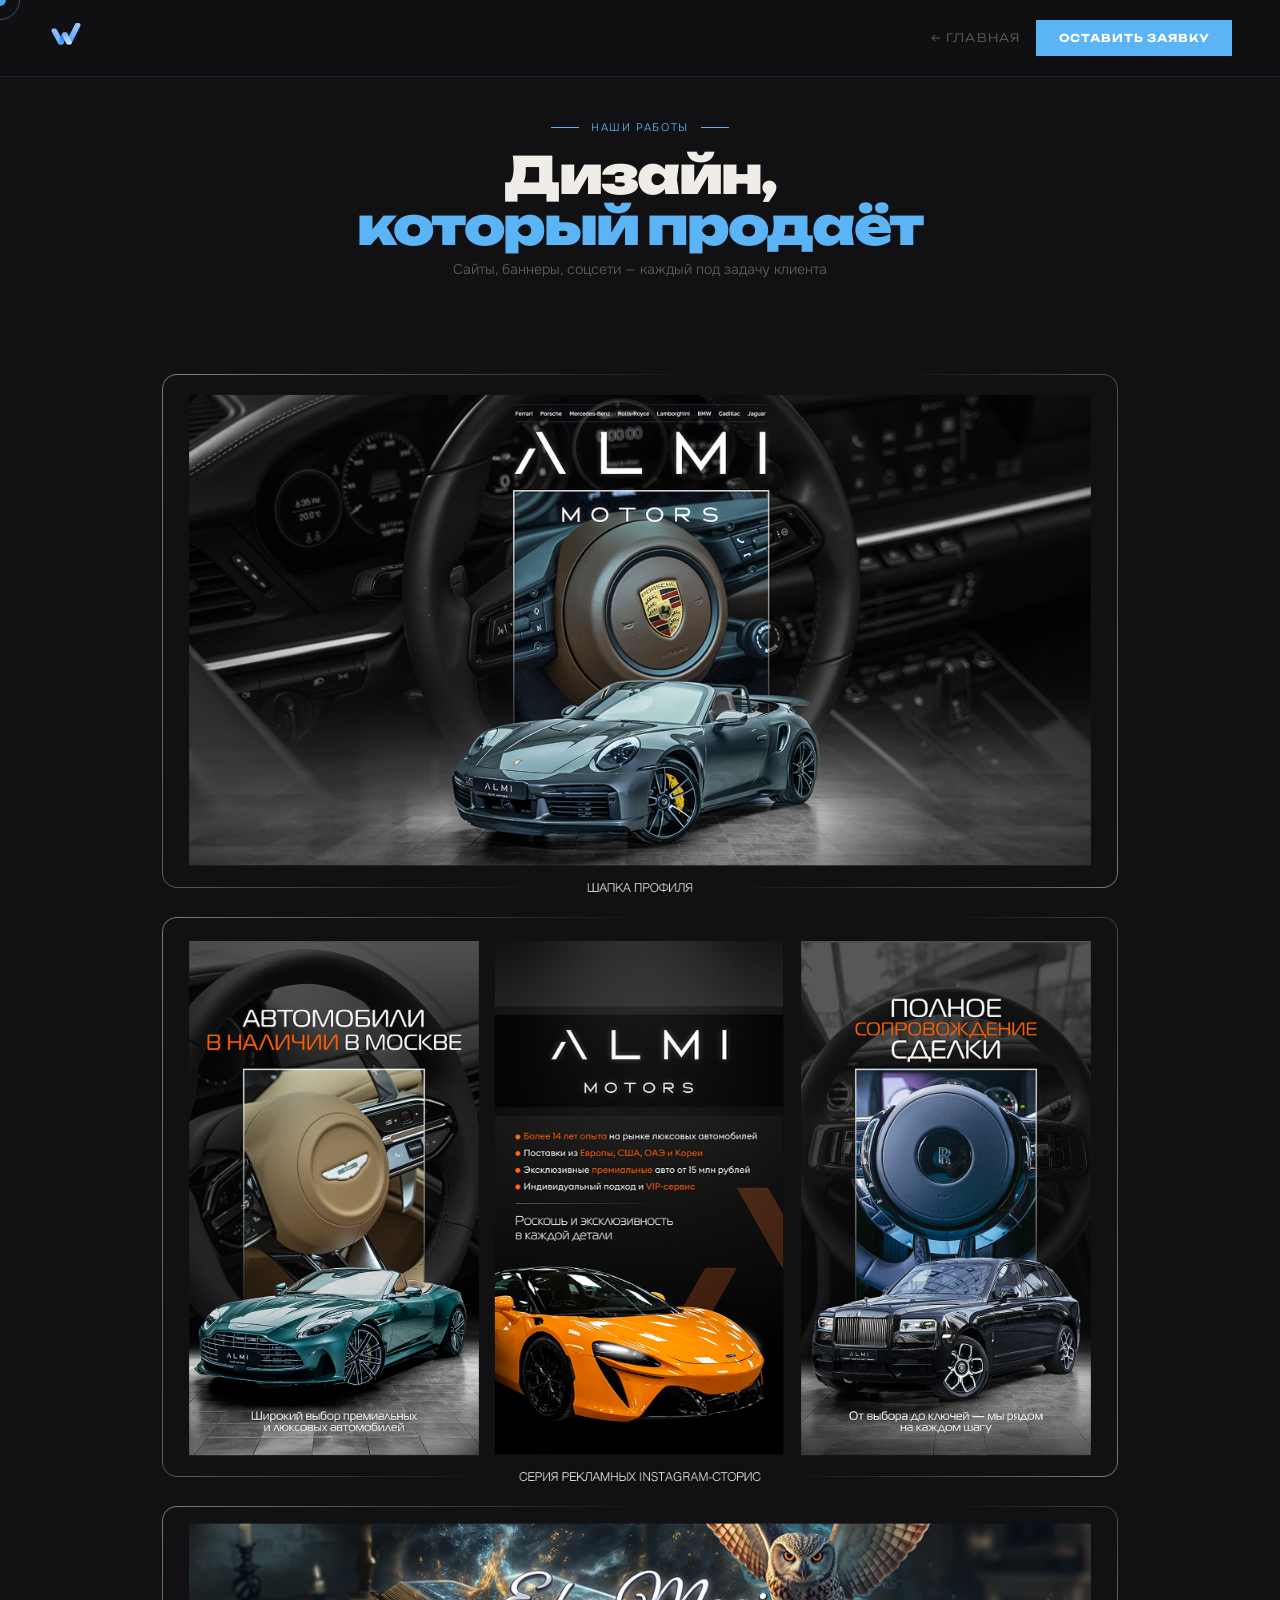
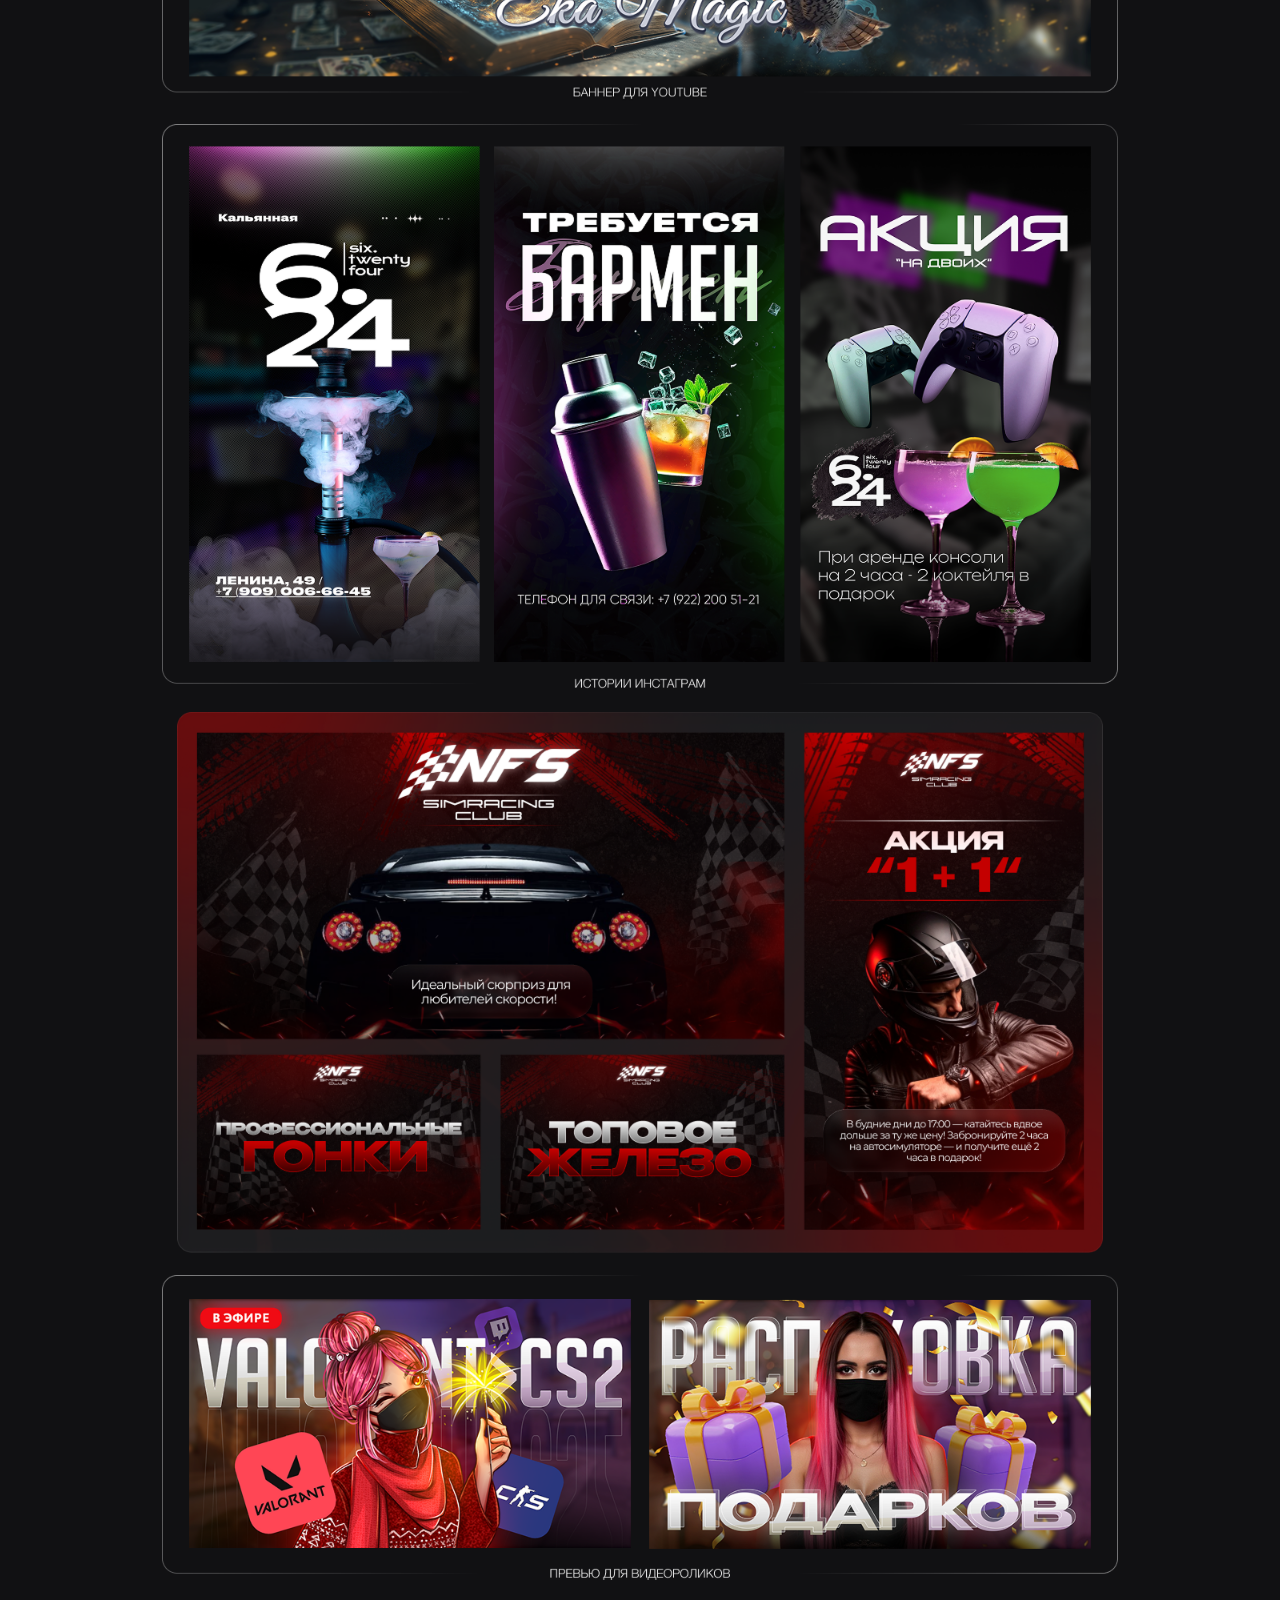
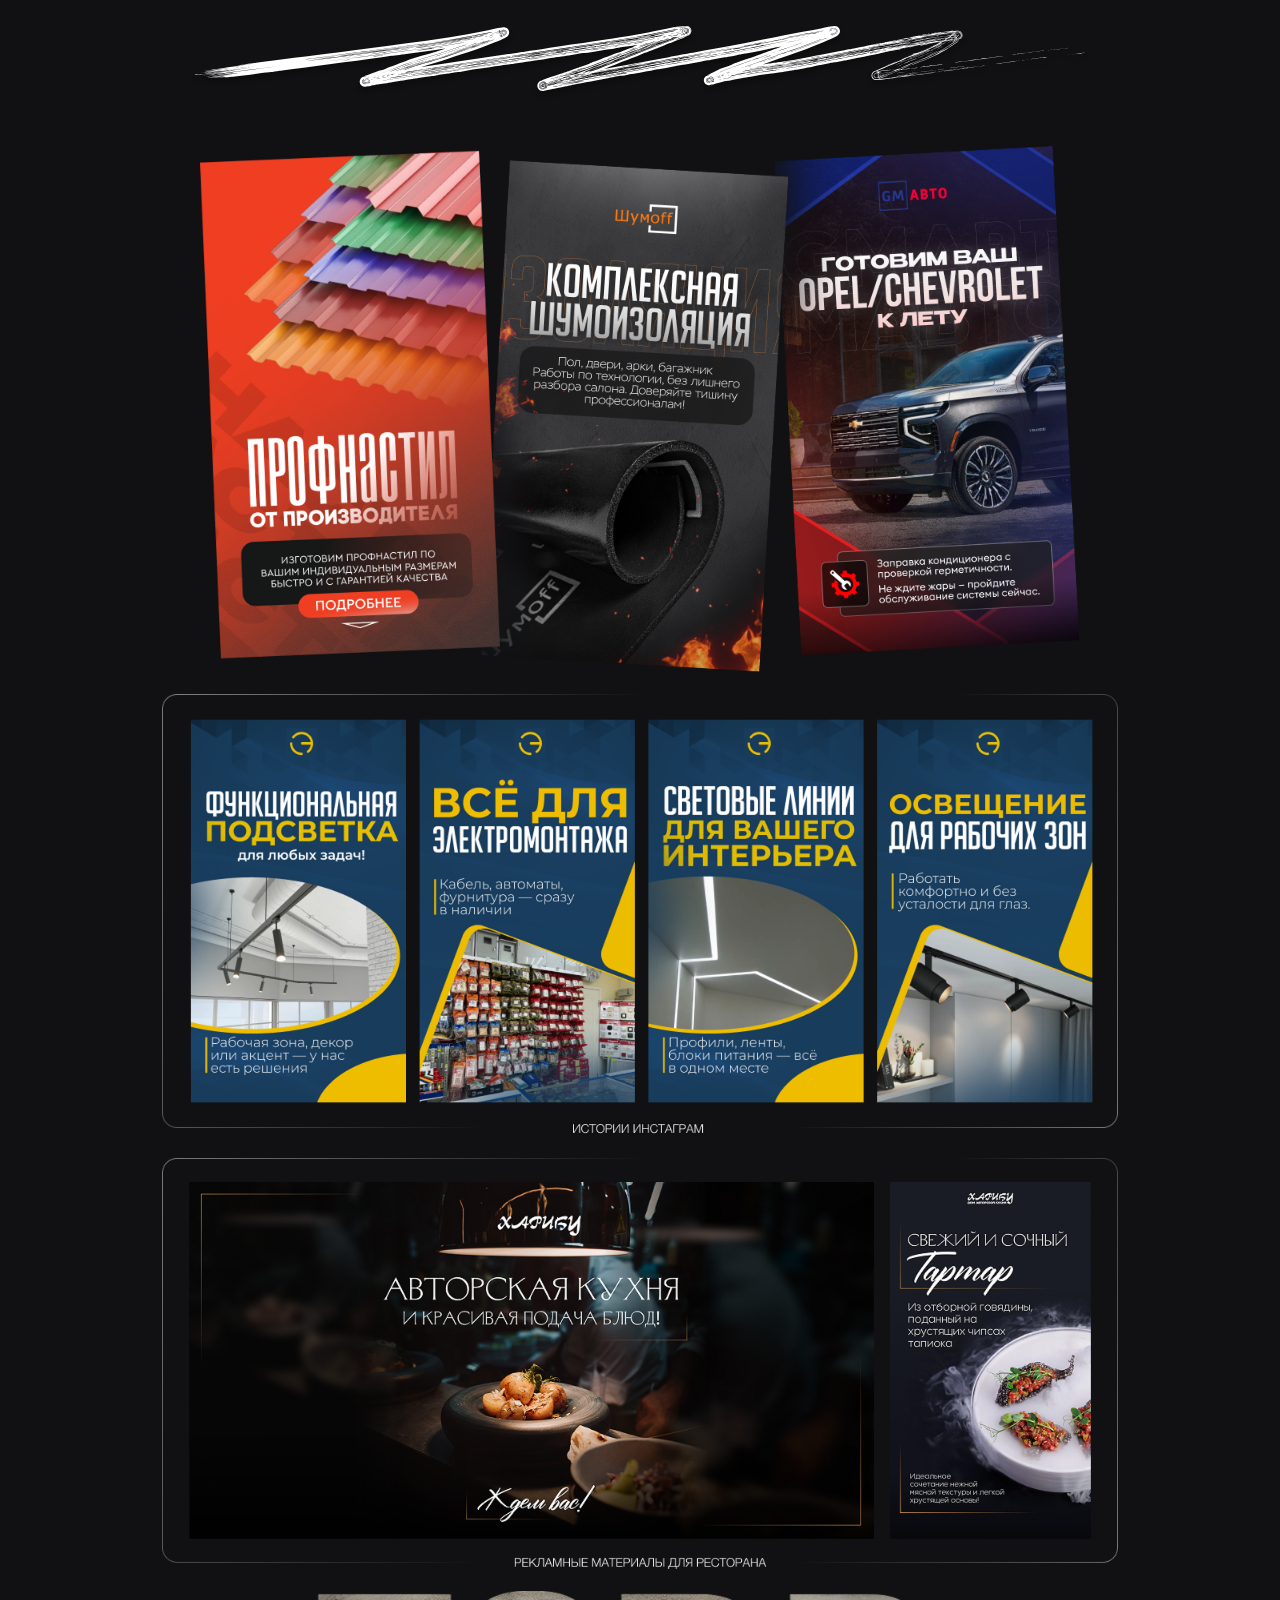
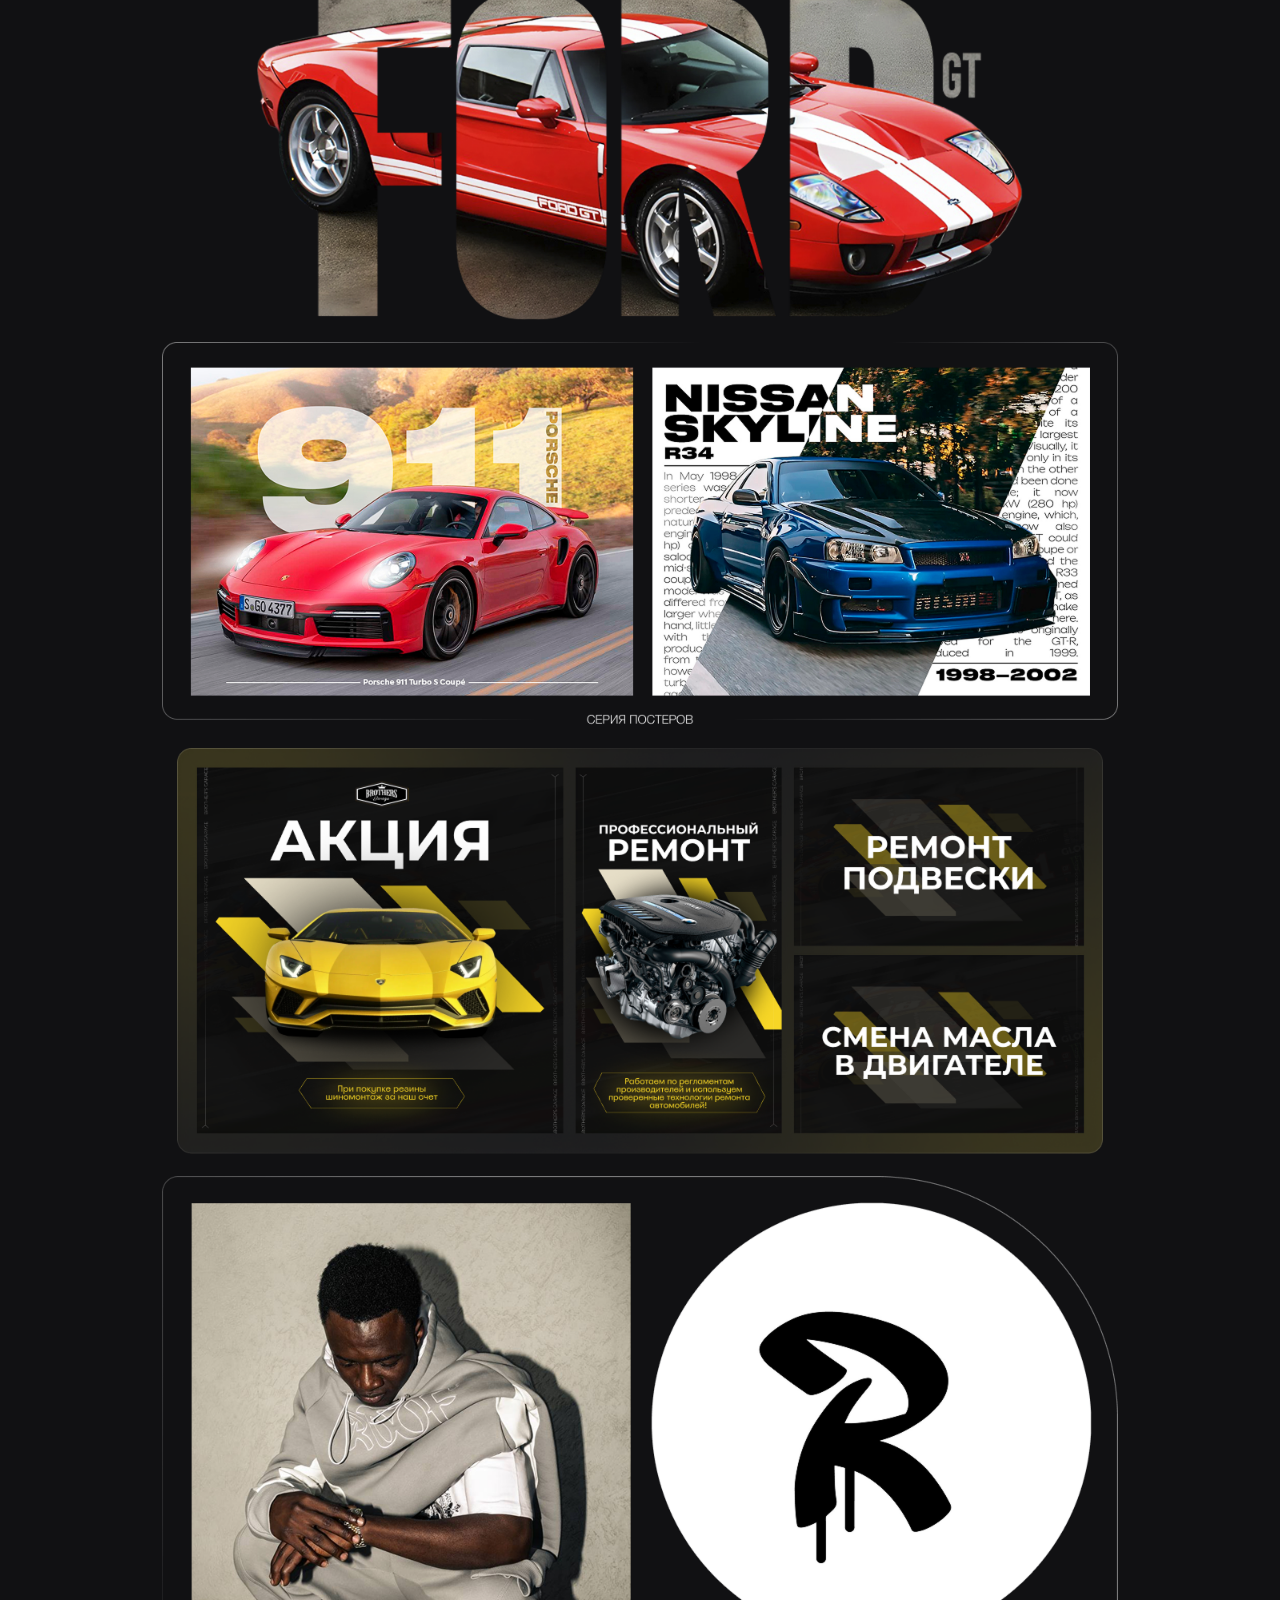
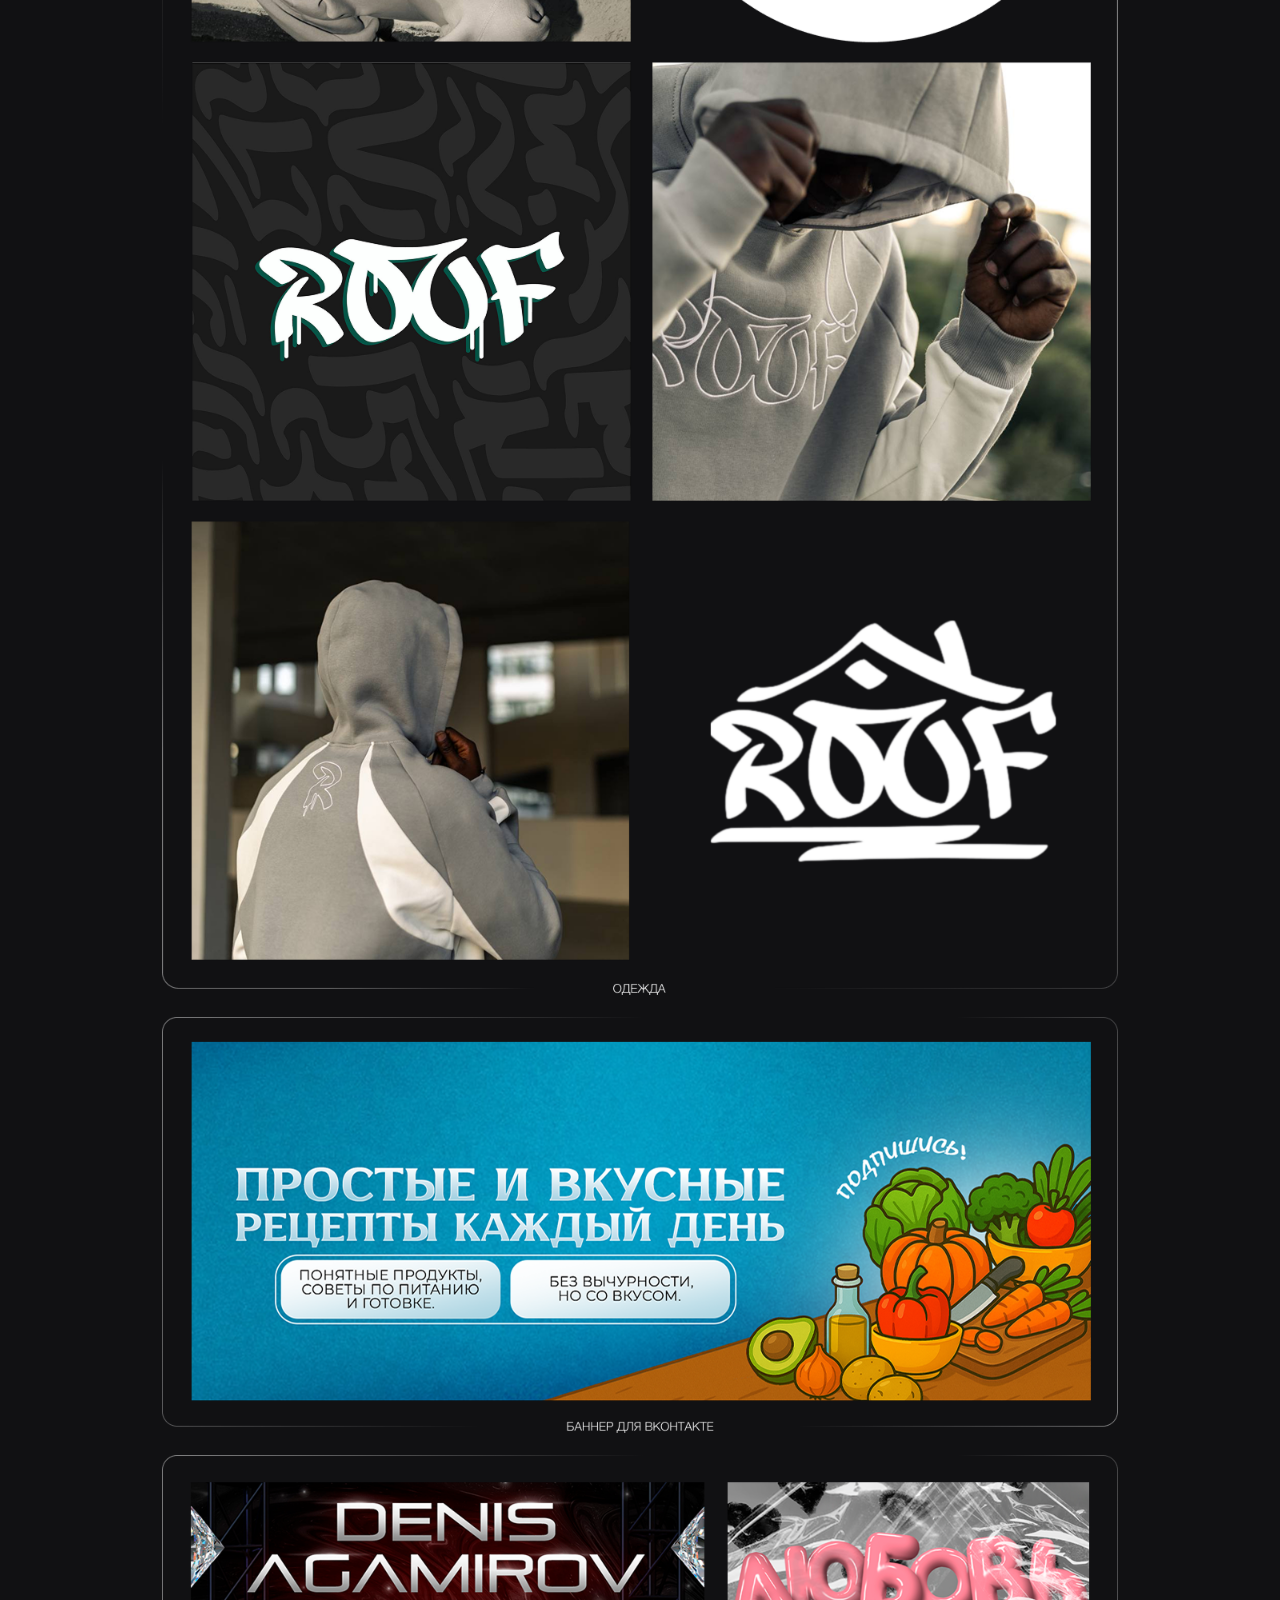
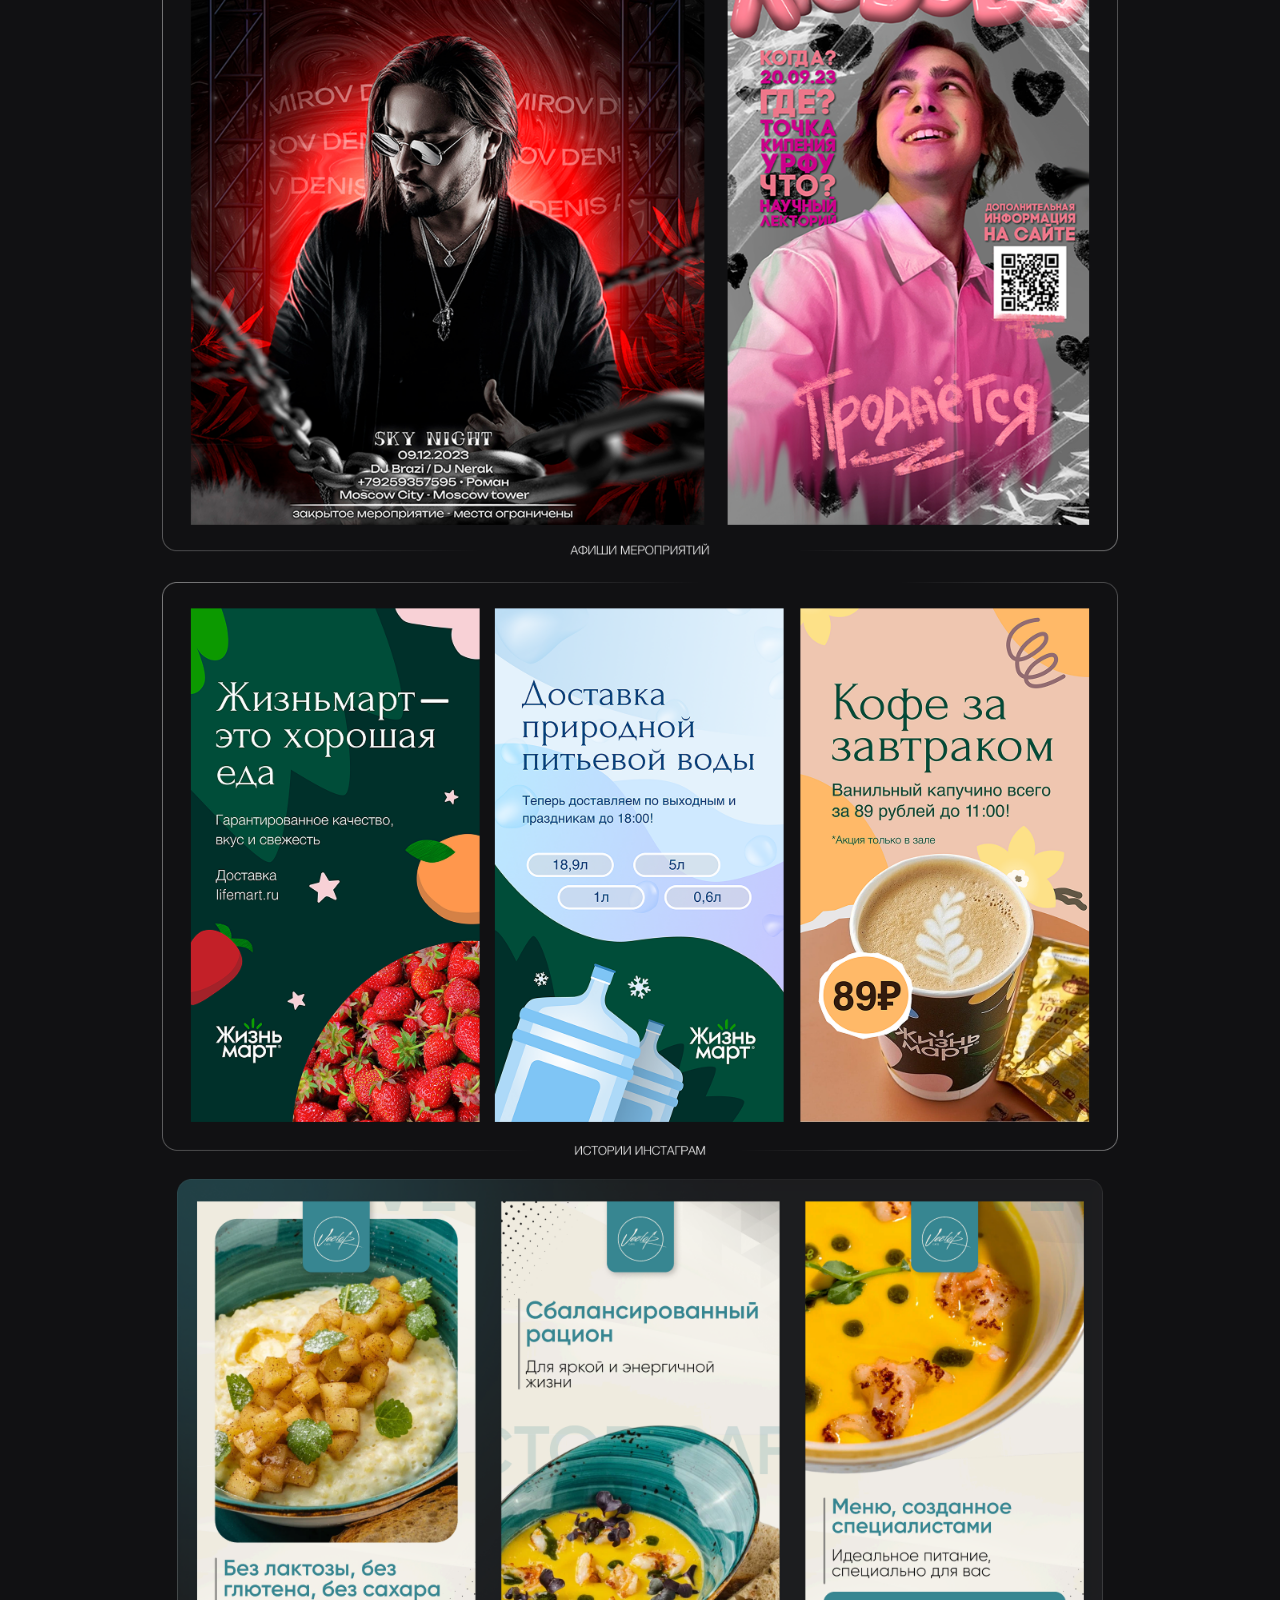
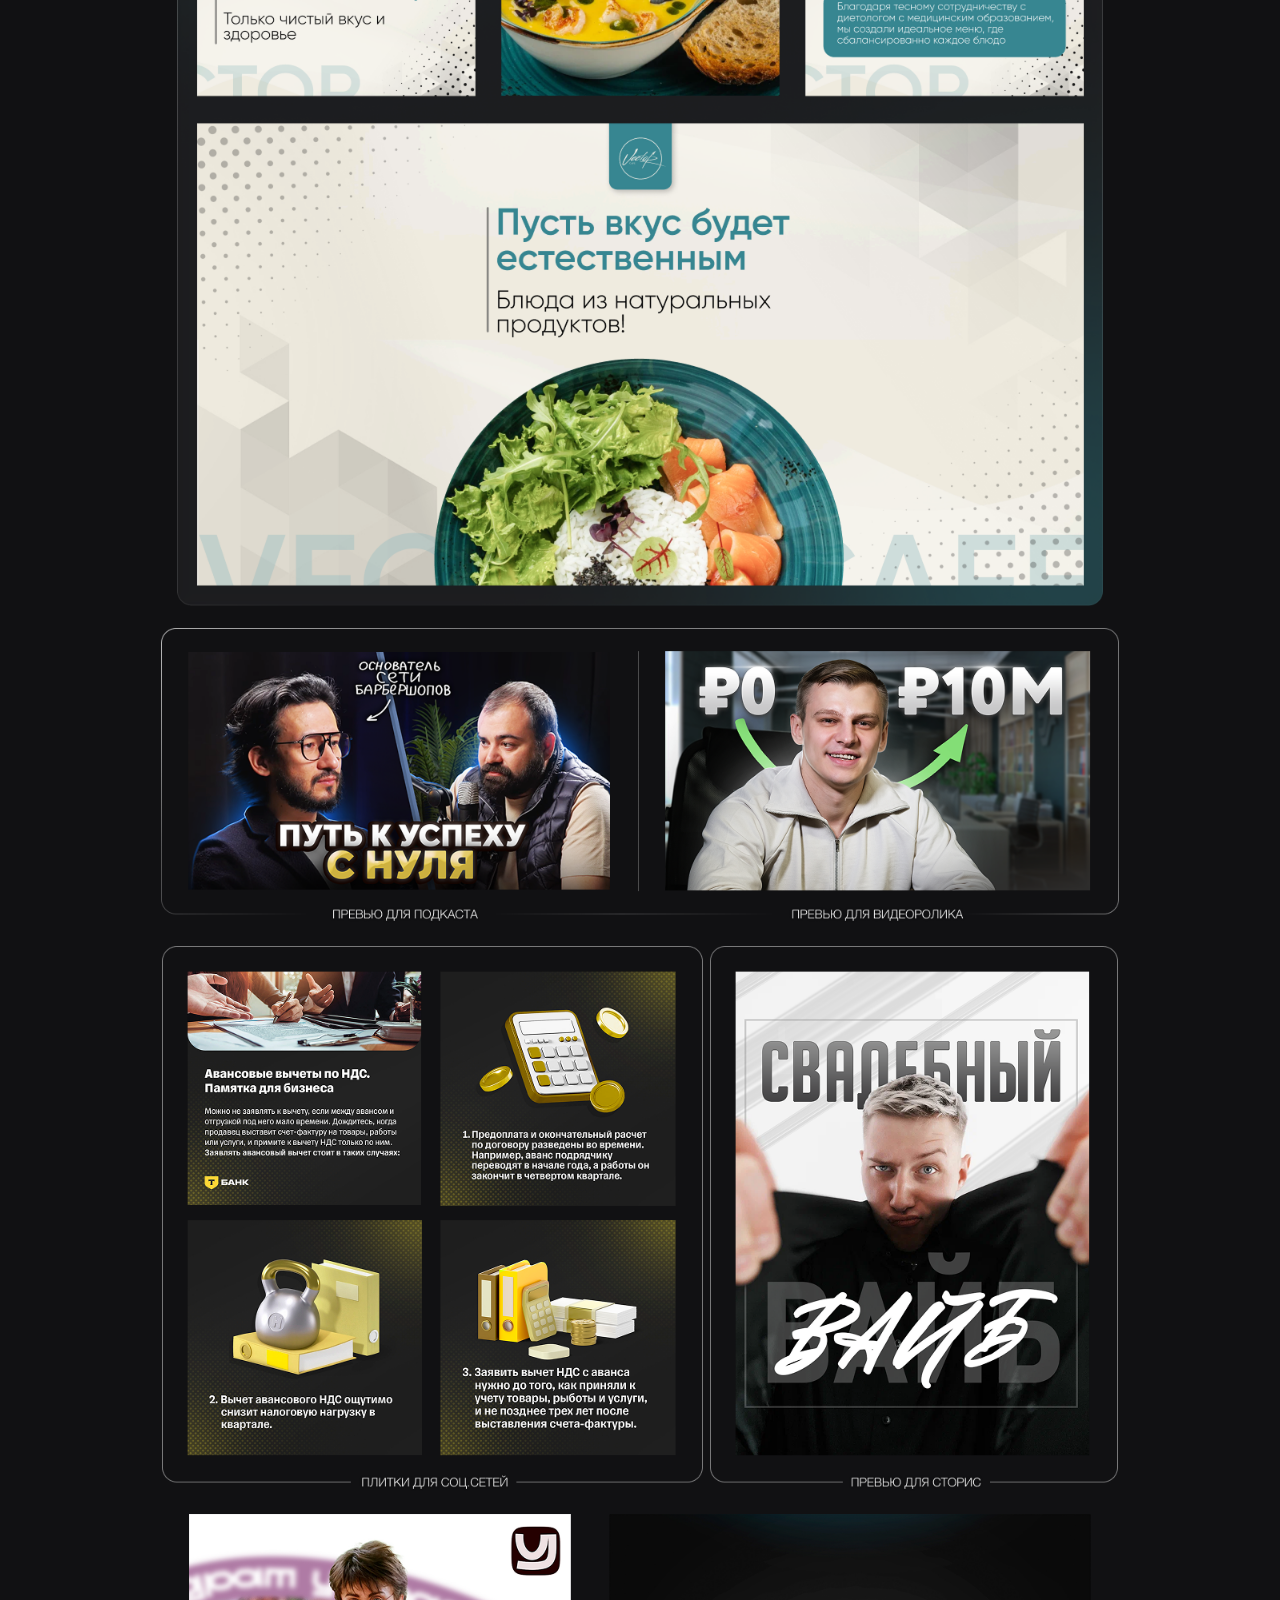
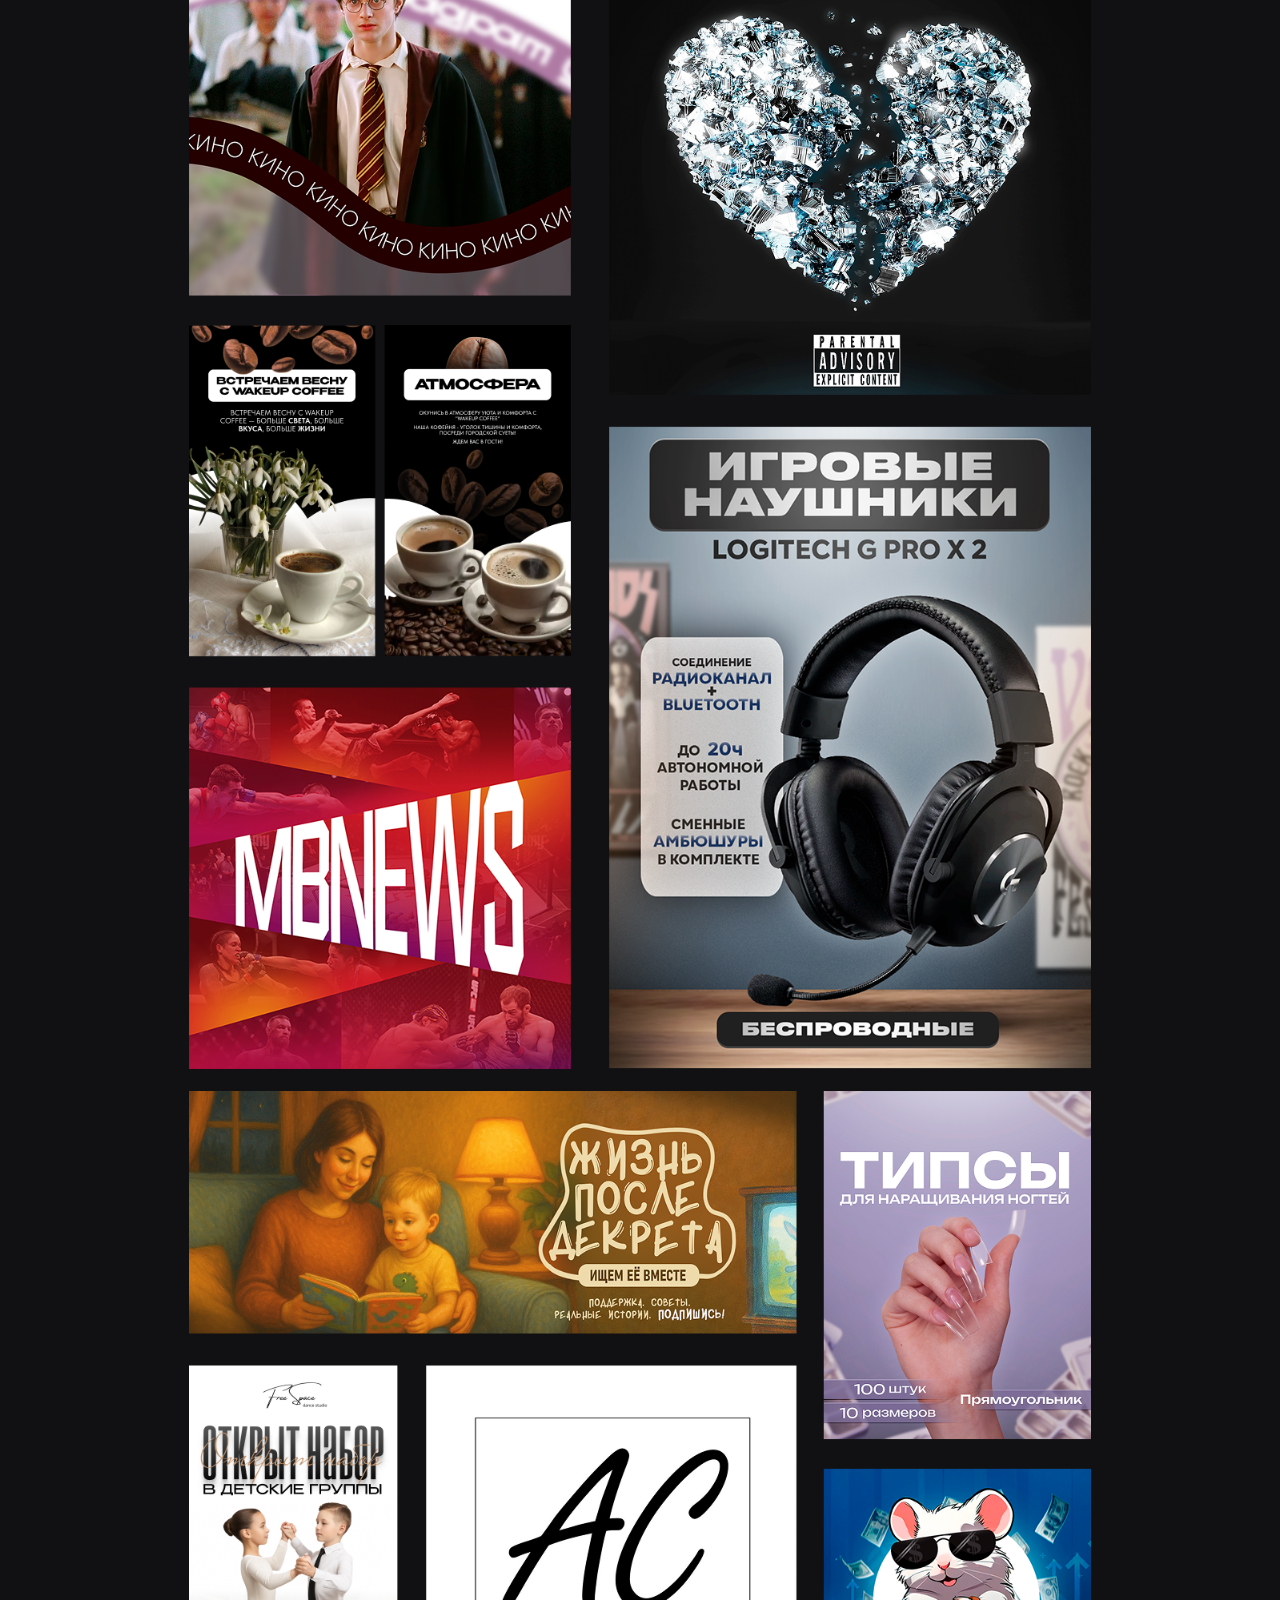
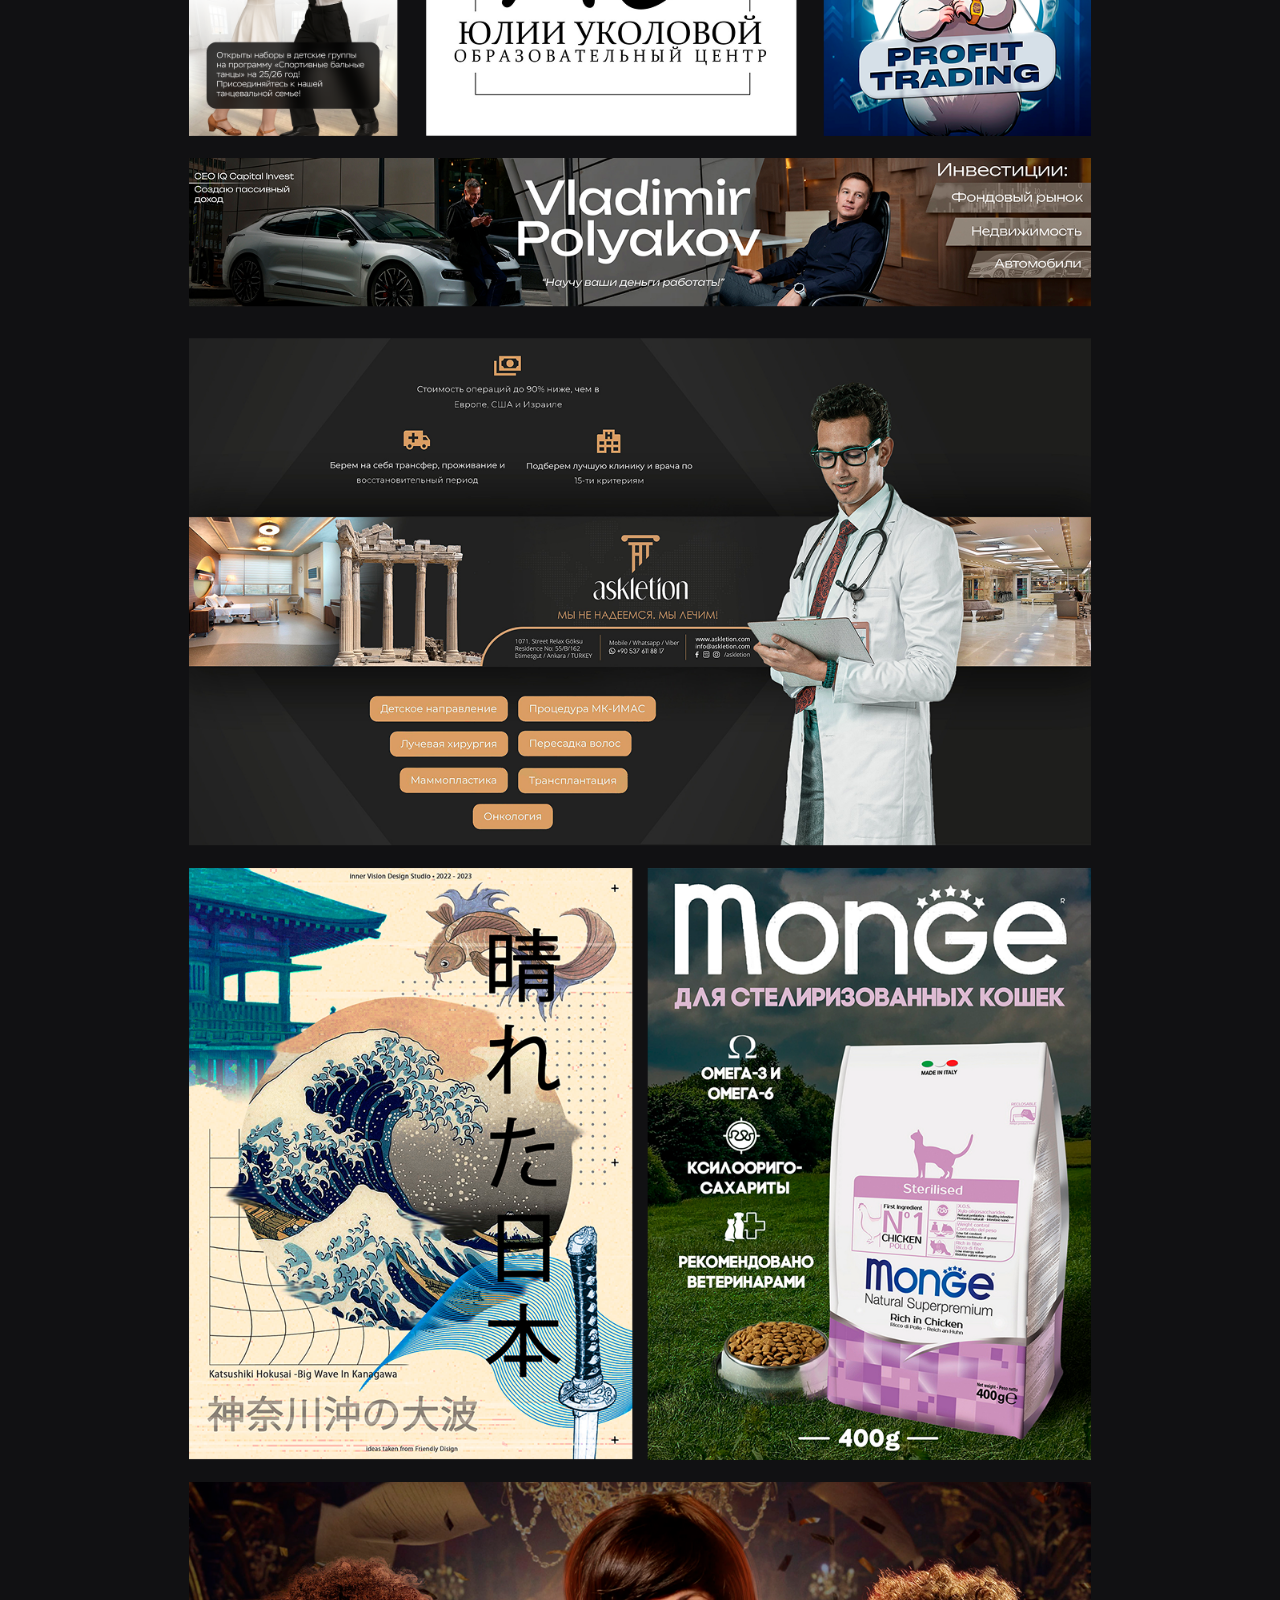
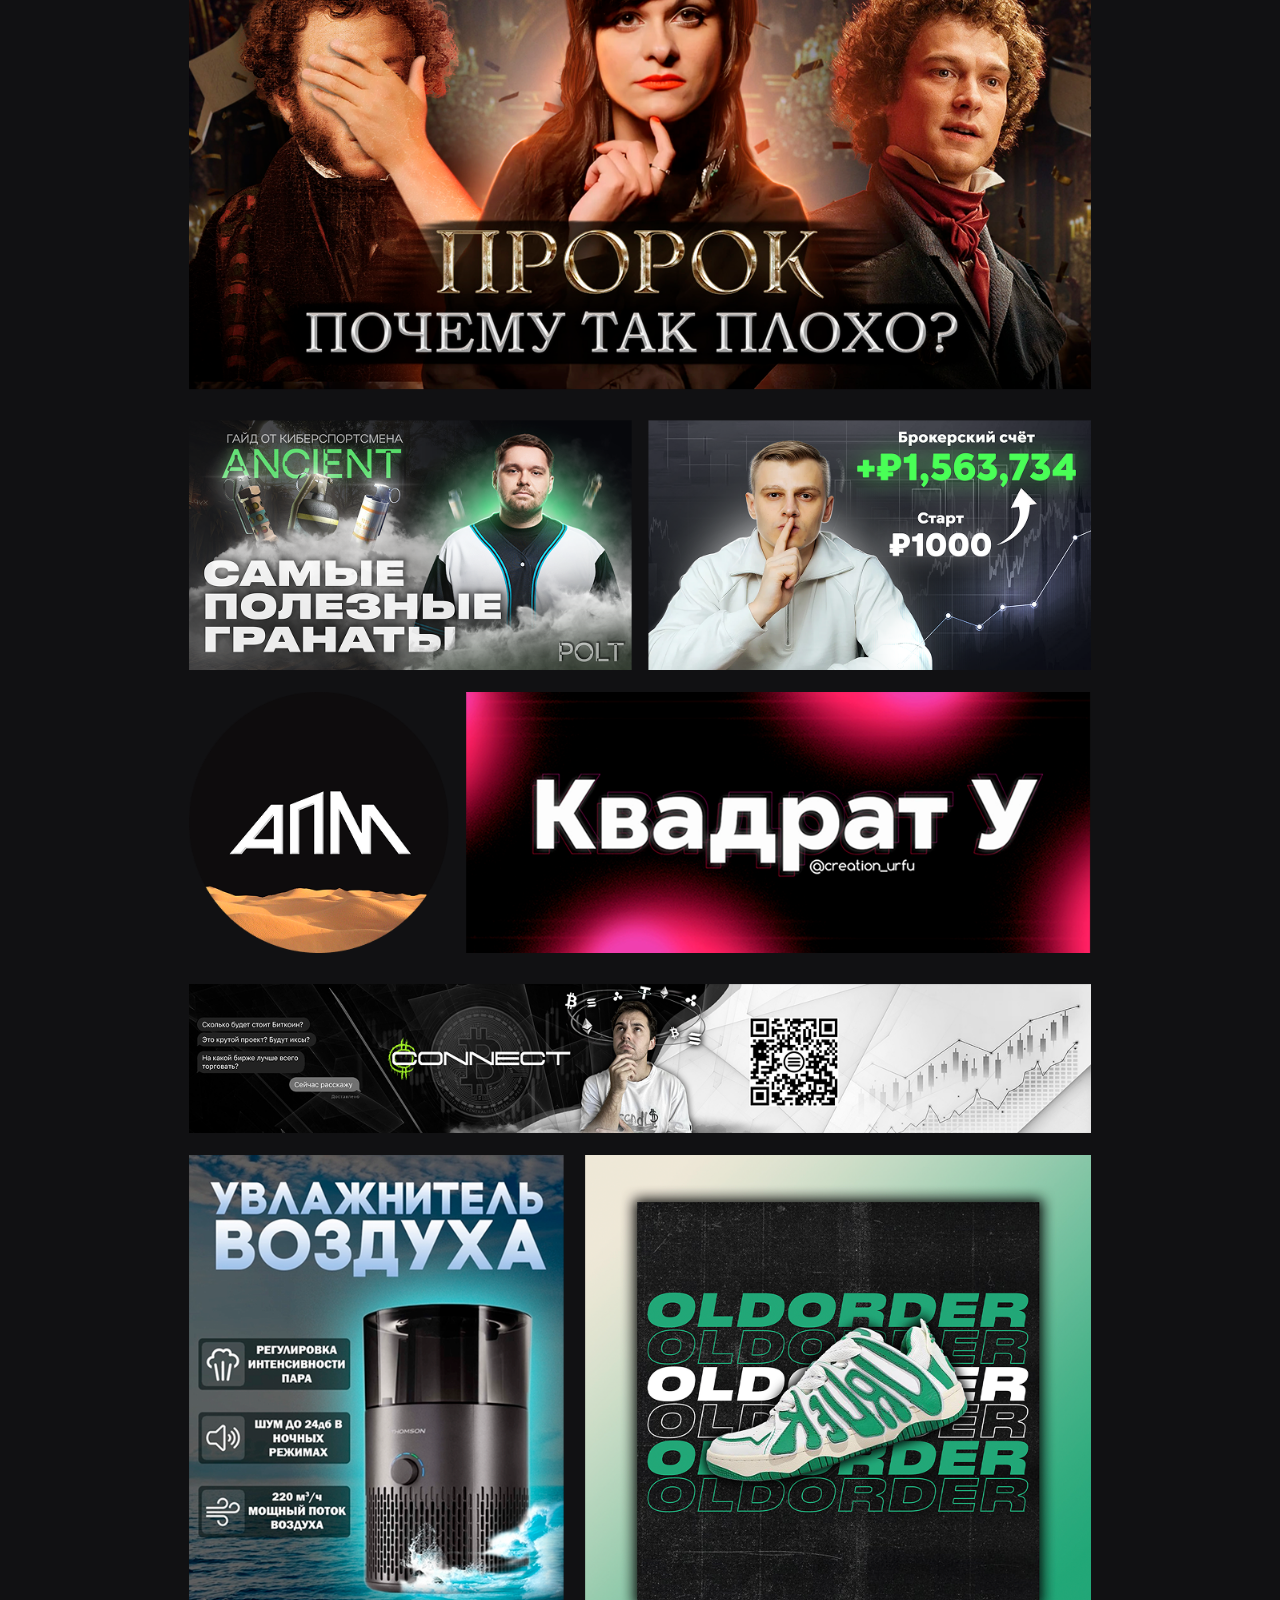
==== commit 858874e2: "fix: portfolio title, 15min response, 14 days" ====
--- a/portfolio.html
+++ b/portfolio.html
@@ -111,7 +111,7 @@
 
 <div class="hero">
   <div class="hero-lbl">Наши работы</div>
-  <h1 class="hero-title">29 проектов,<br><em>которые работают</em></h1>
+  <h1 class="hero-title">Дизайн,<br><em>который продаёт</em></h1>
   <p class="hero-sub">Сайты, баннеры, соцсети — каждый под задачу клиента</p>
 </div>
 
@@ -167,7 +167,7 @@
 
 <div class="cta">
   <h2><em>Хотите так же?</em><br>Давайте обсудим</h2>
-  <p>Расскажите о проекте — ответим в течение 2 часов</p>
+  <p>Расскажите о проекте — ответим в течение 15 минут</p>
   <a href="index.html#contact" class="btn">Оставить заявку →</a>
 </div>
 
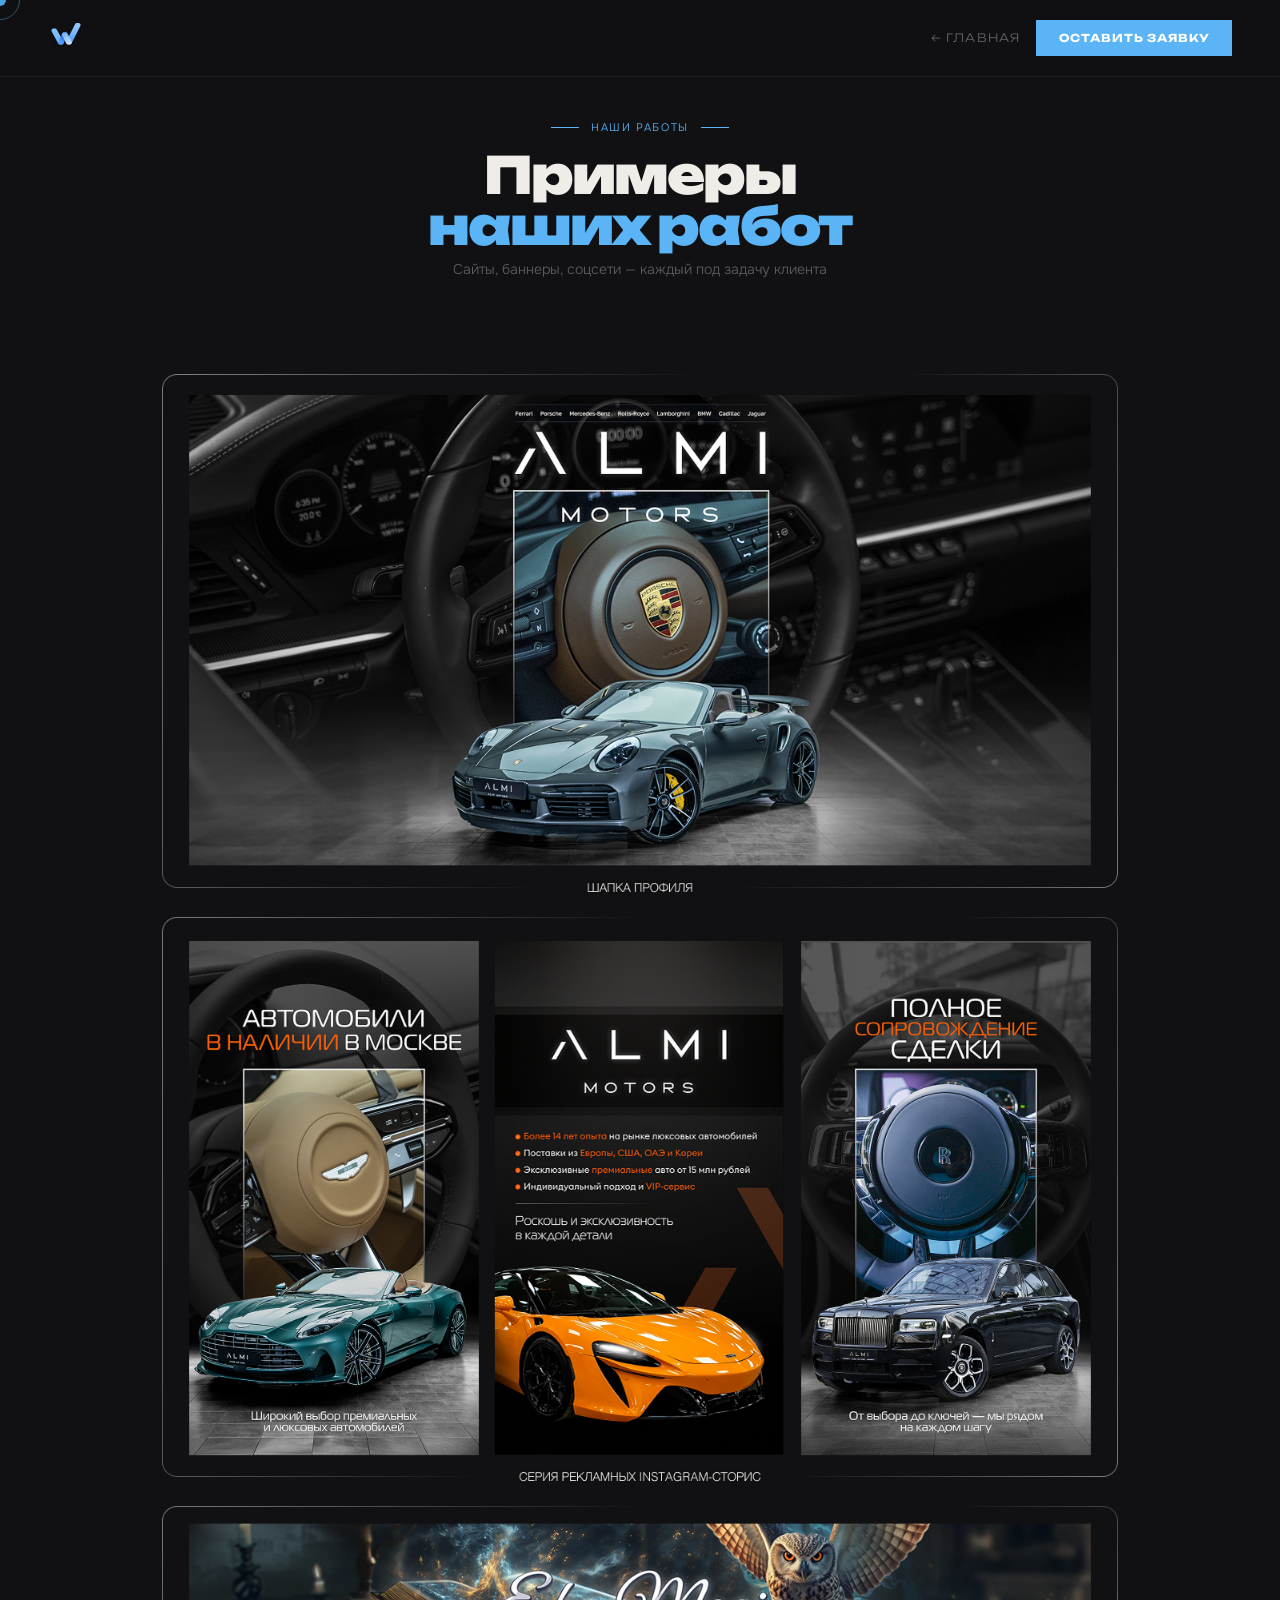
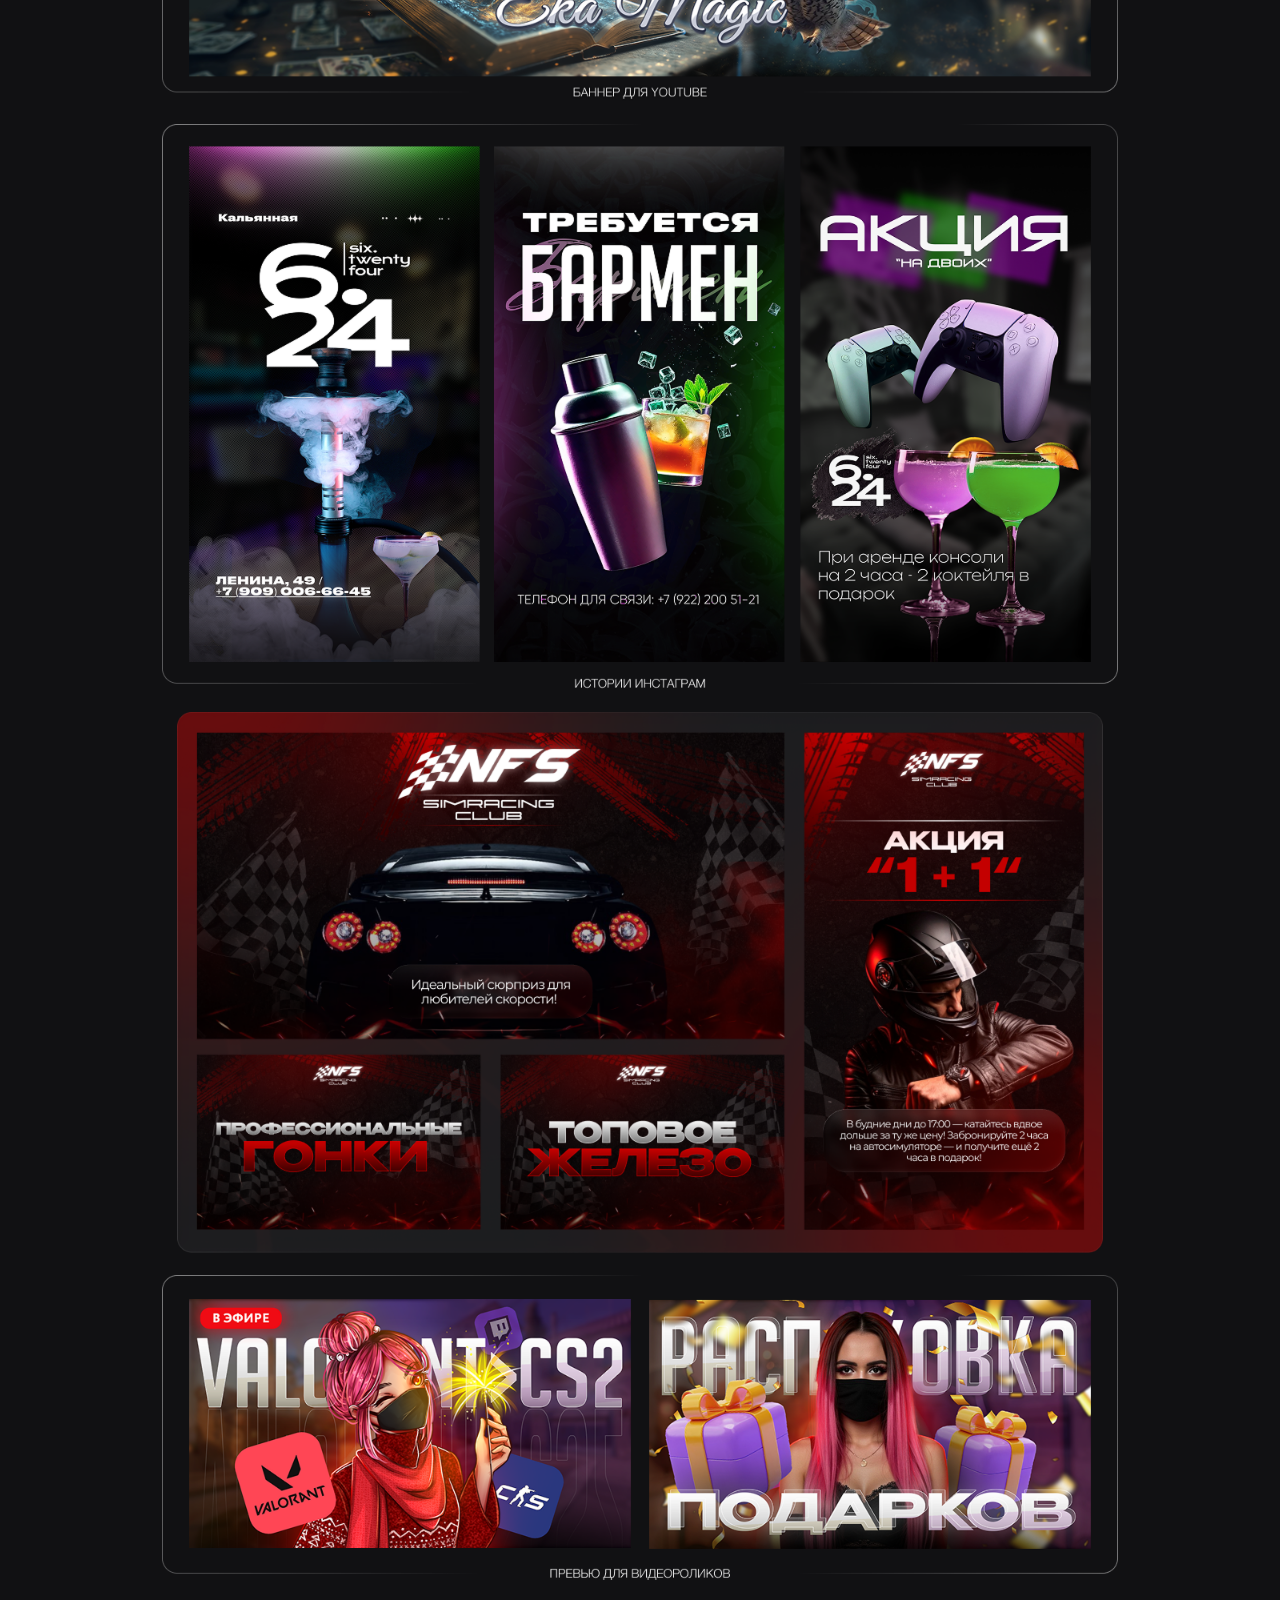
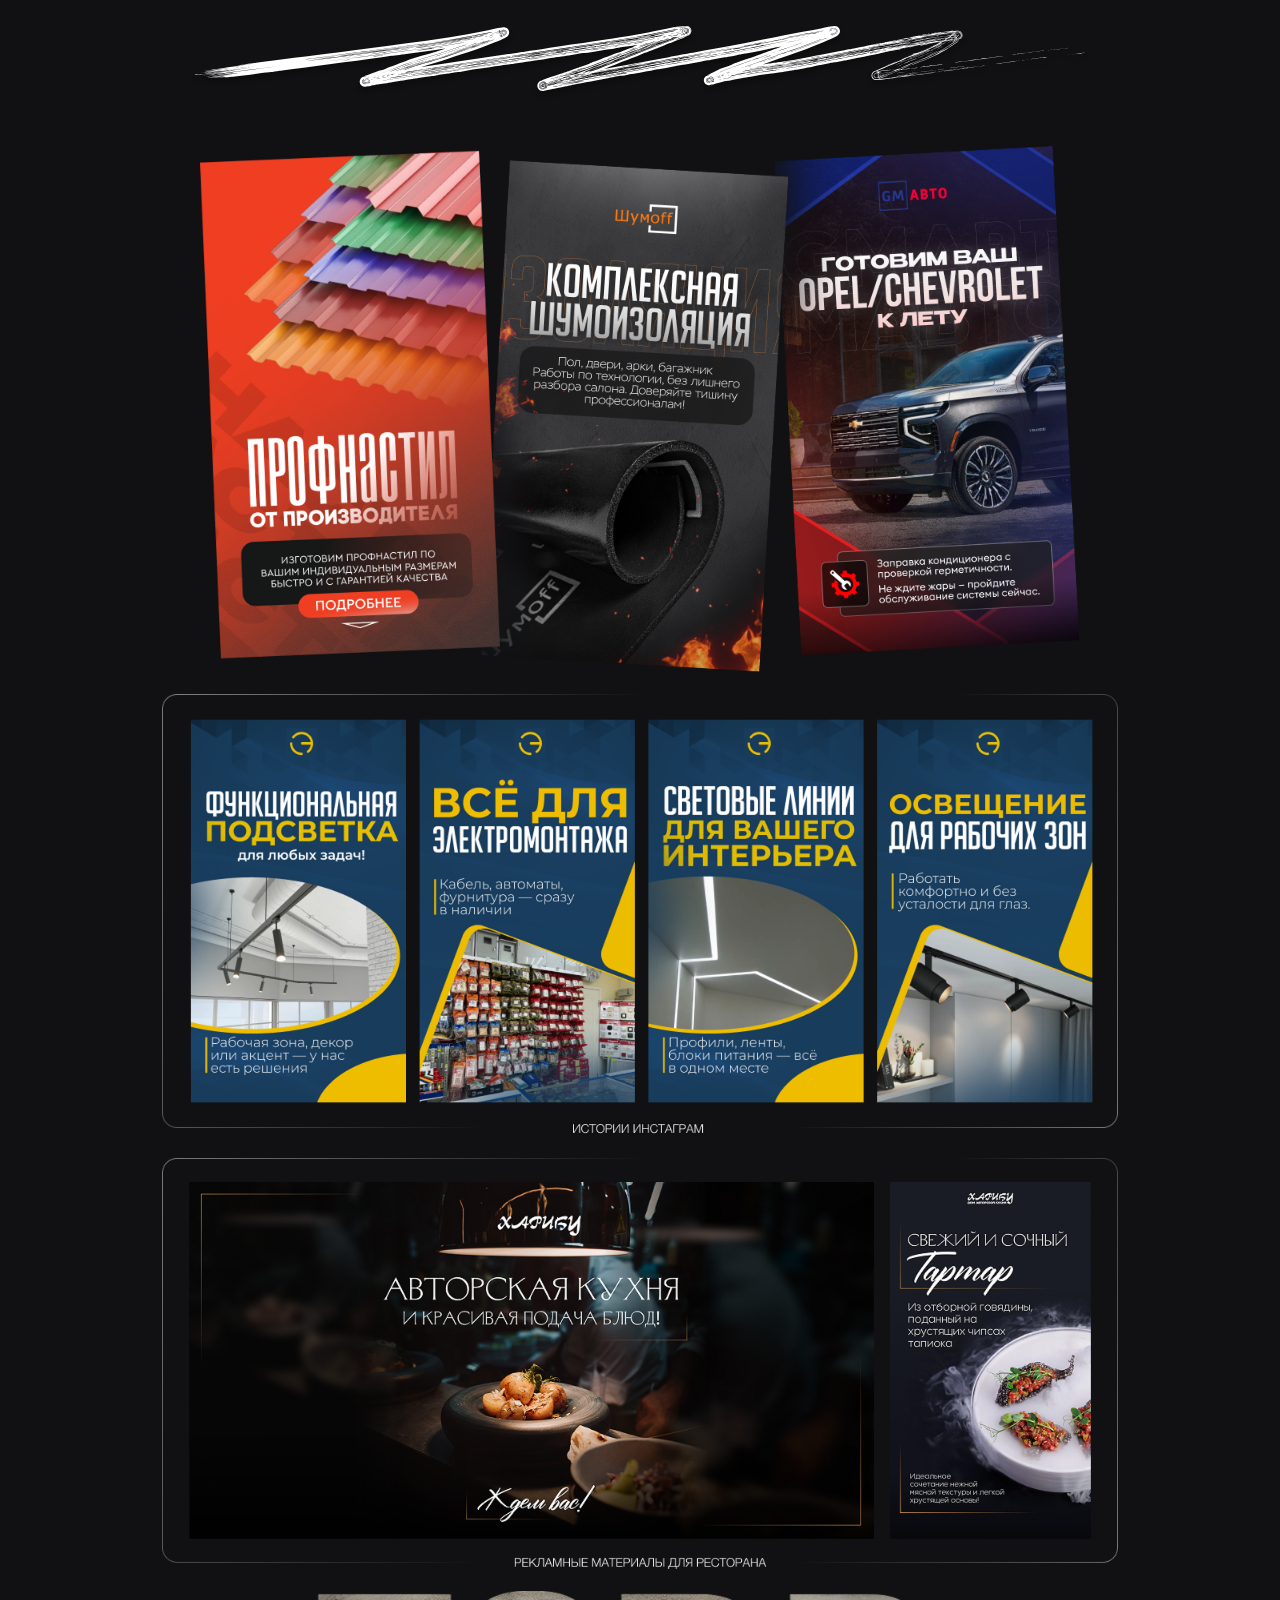
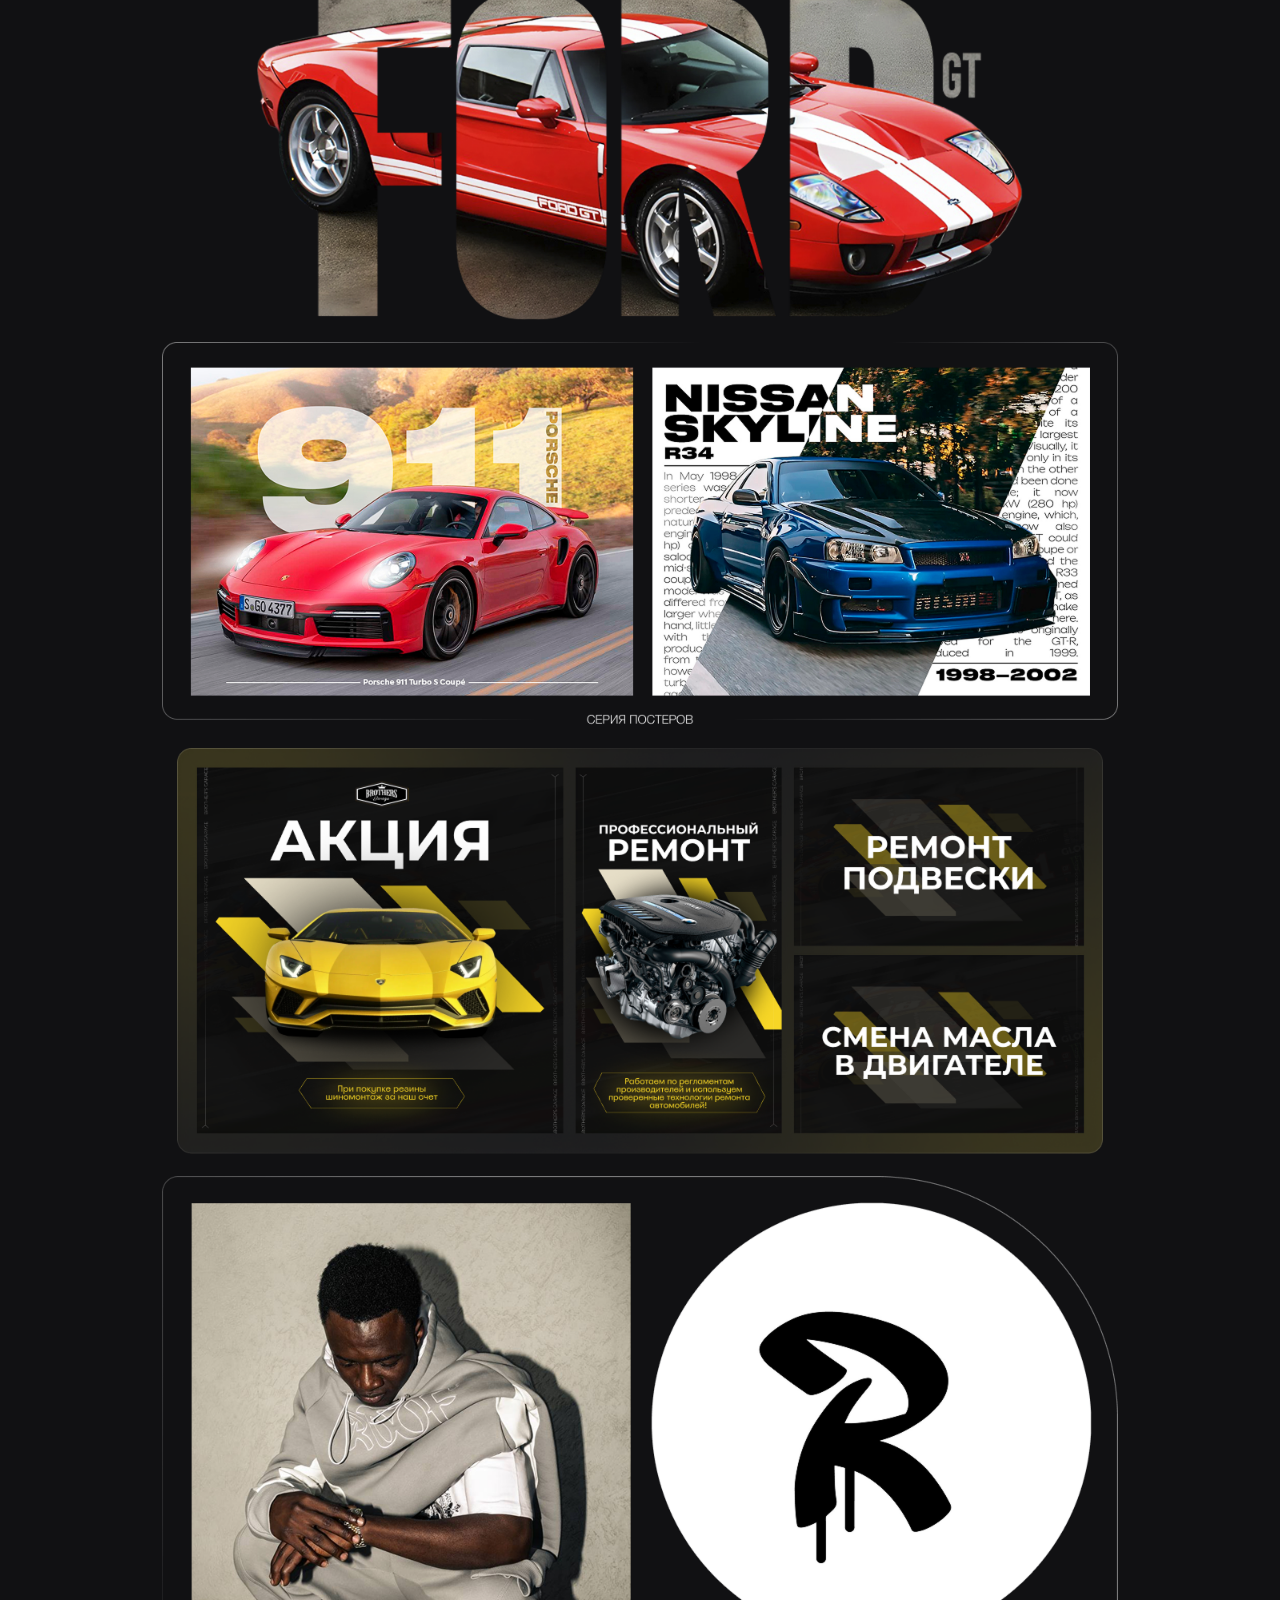
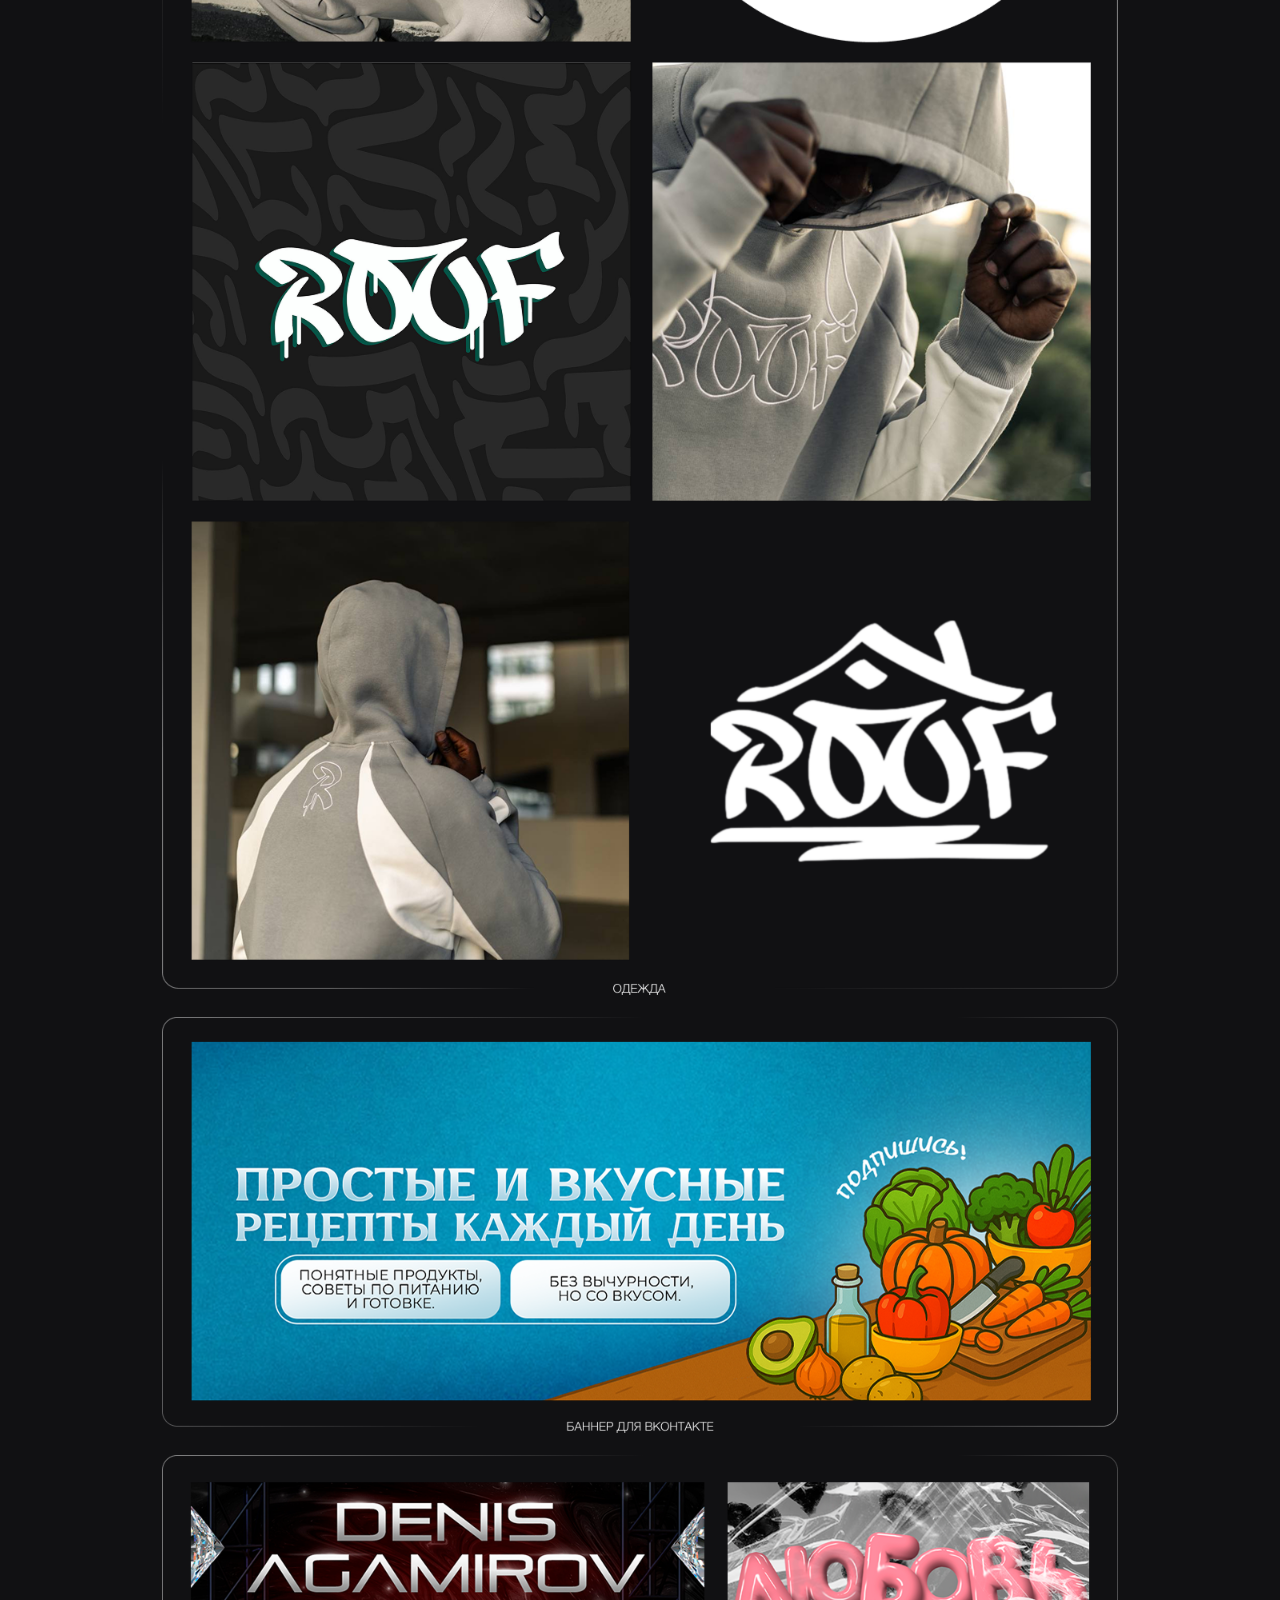
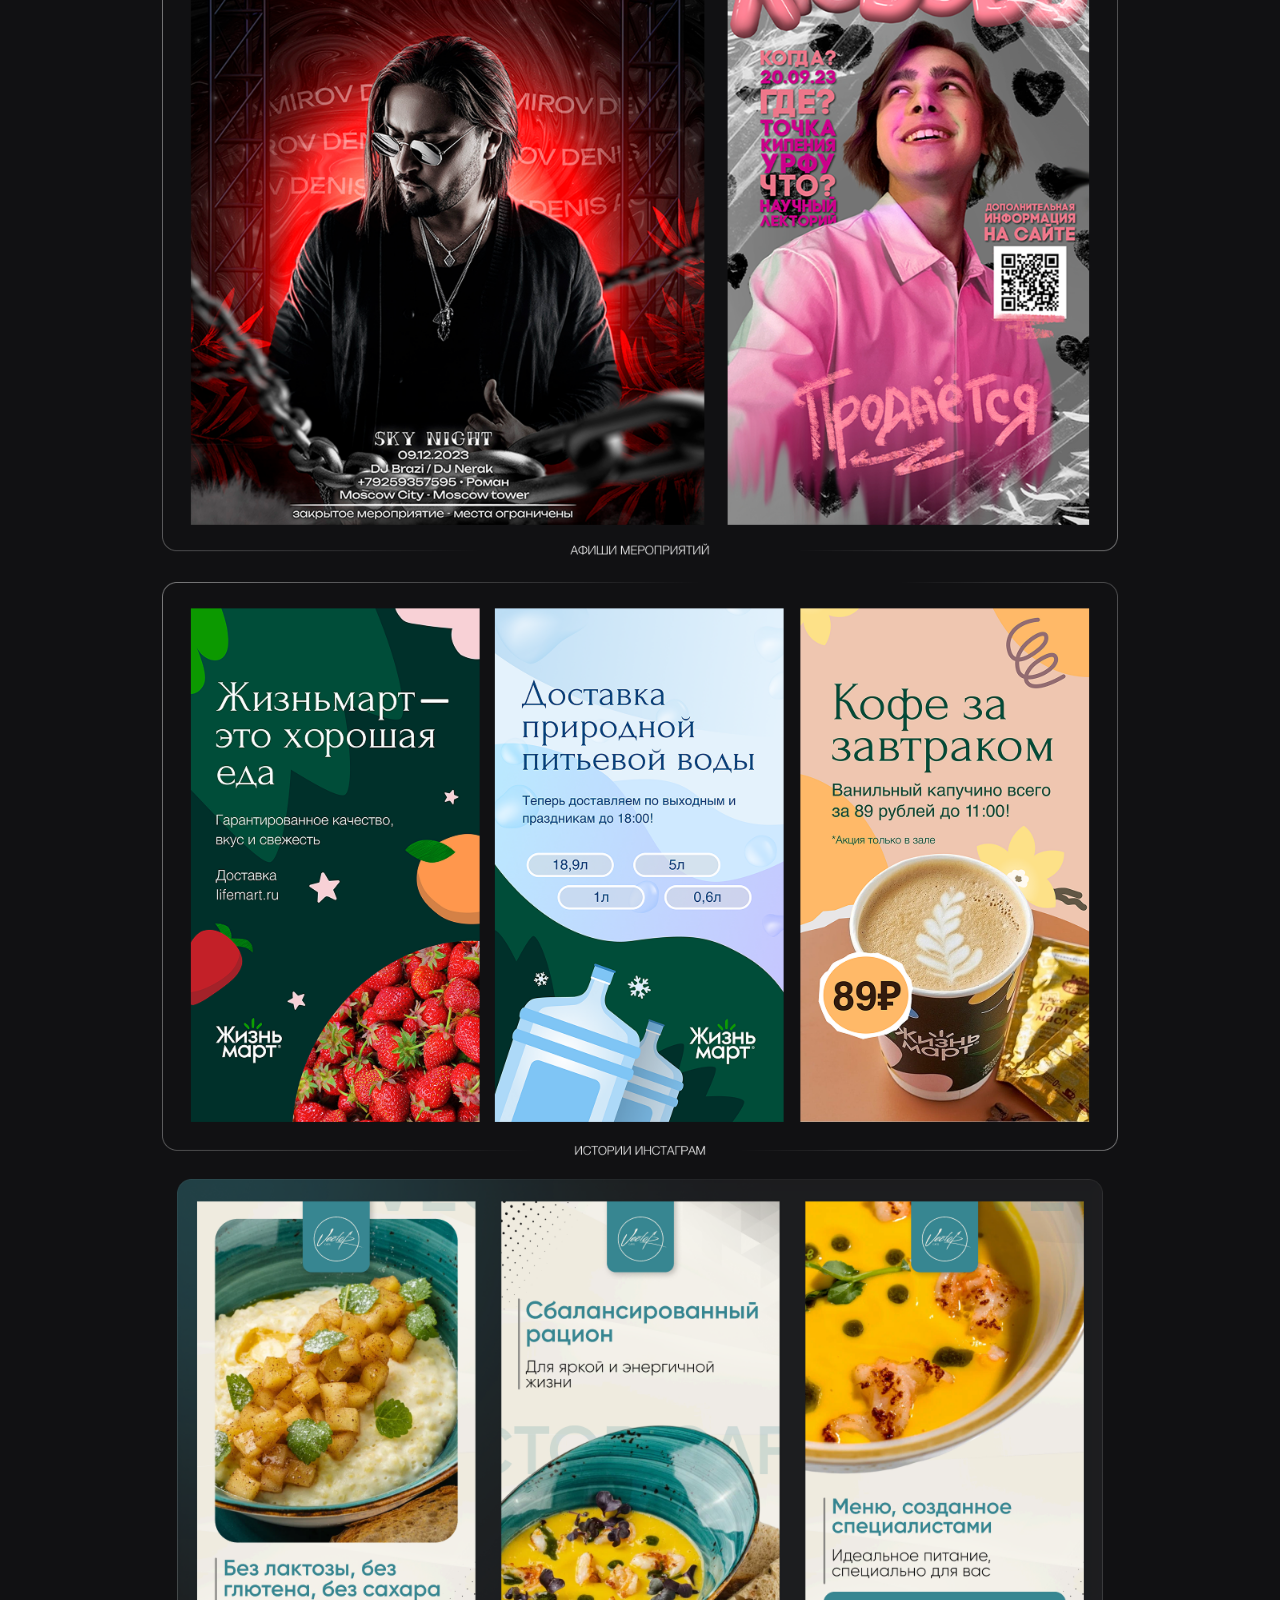
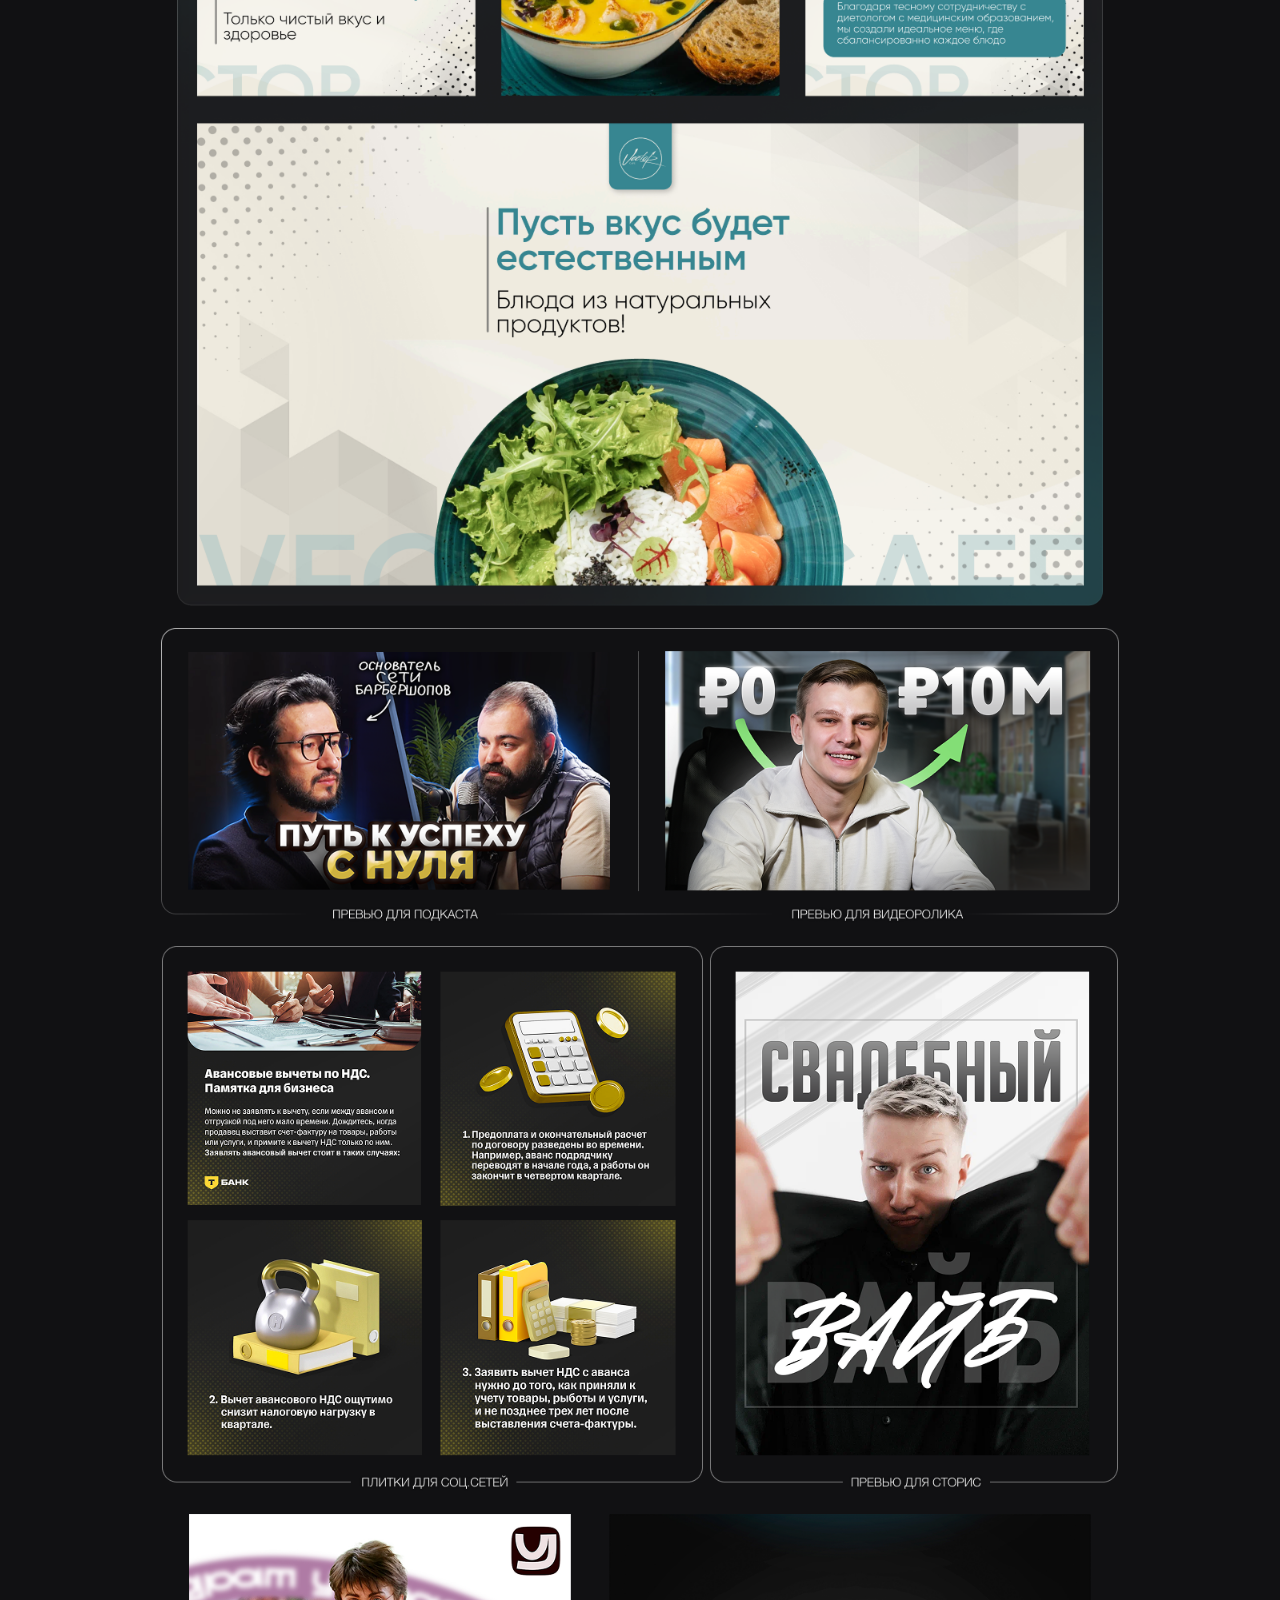
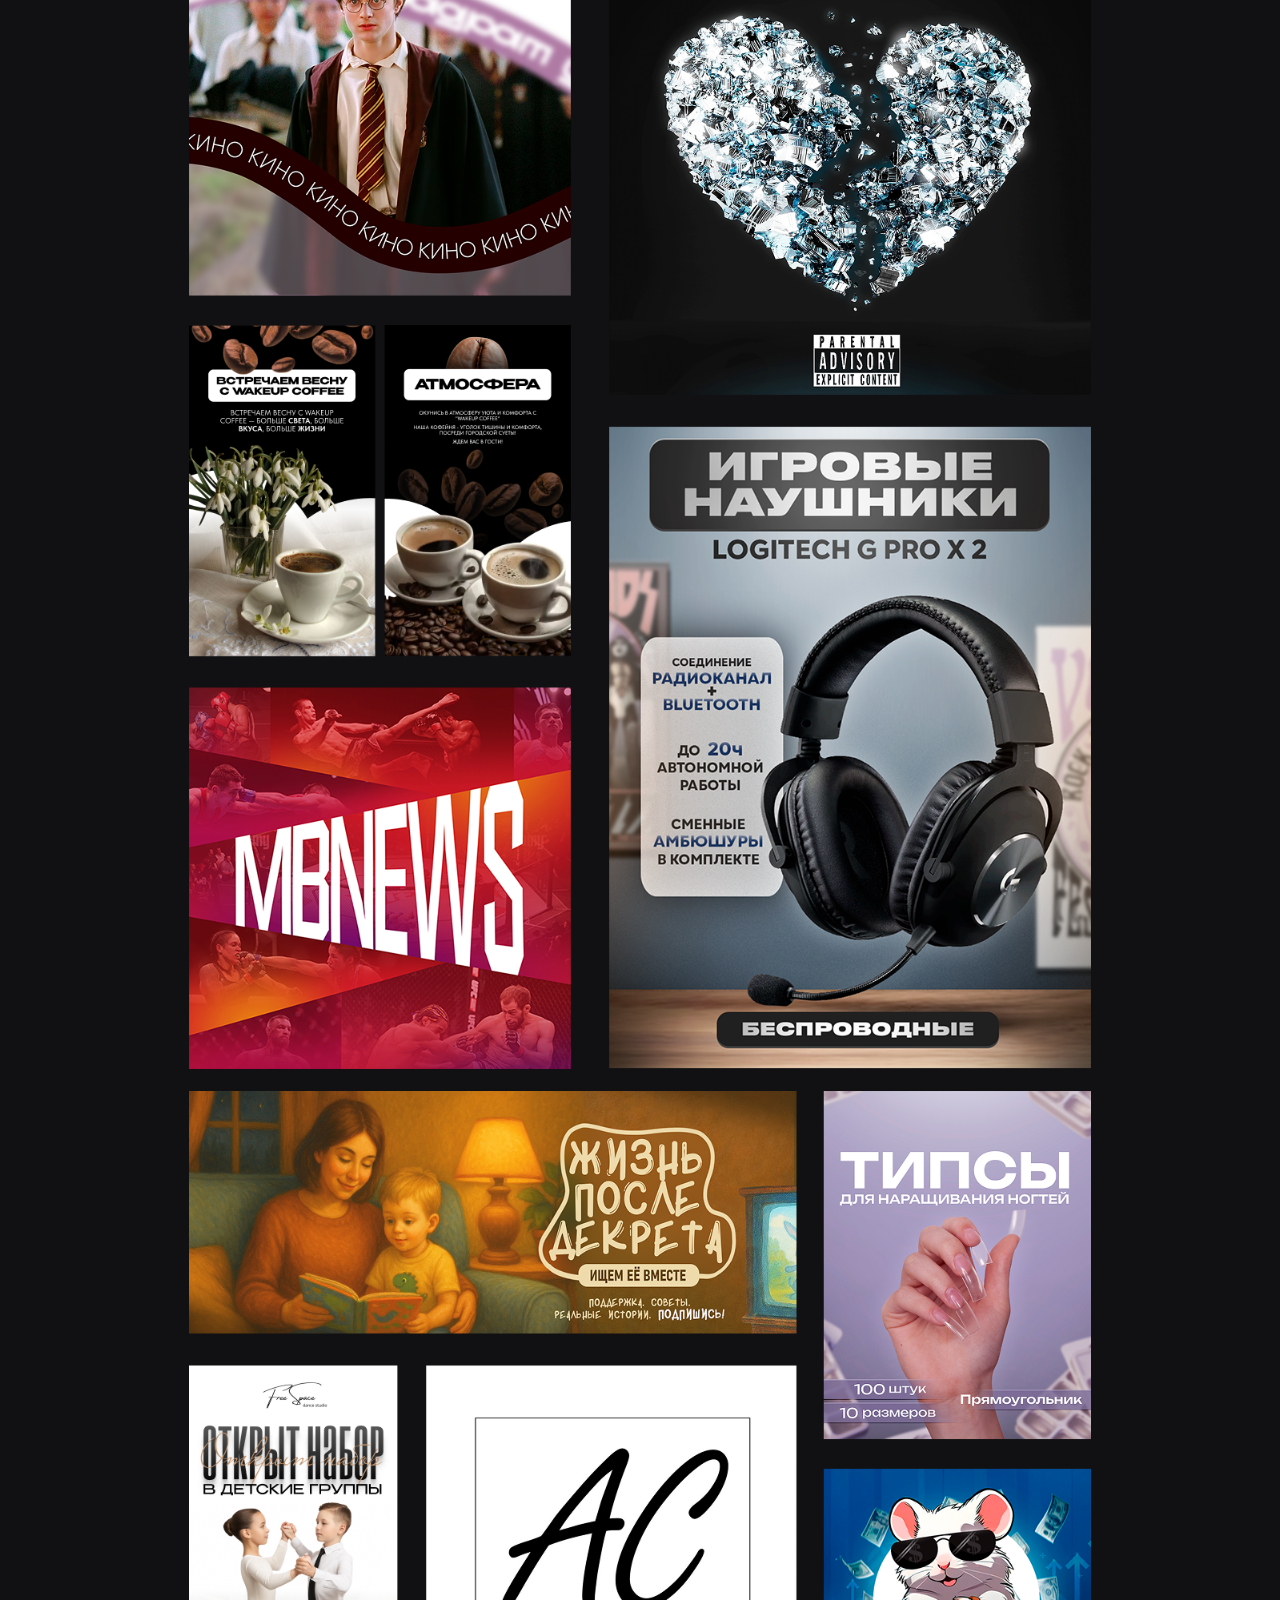
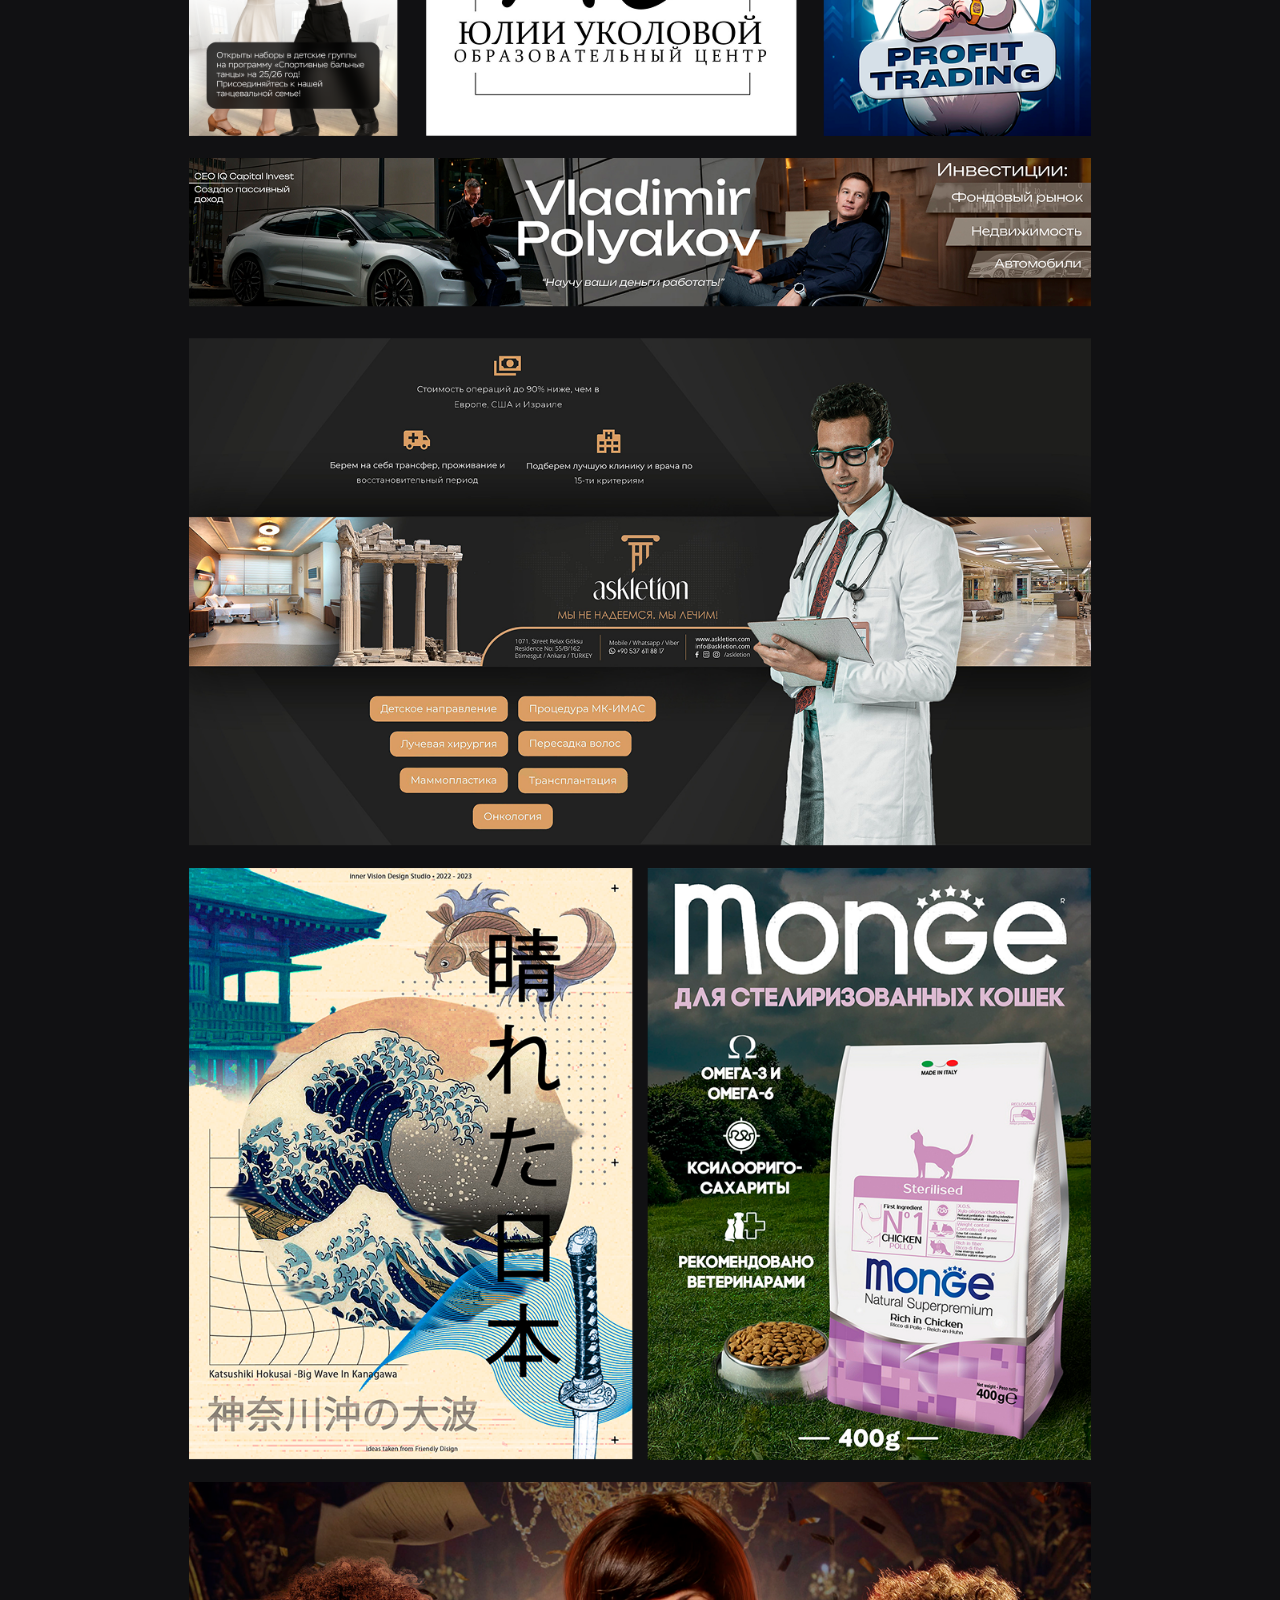
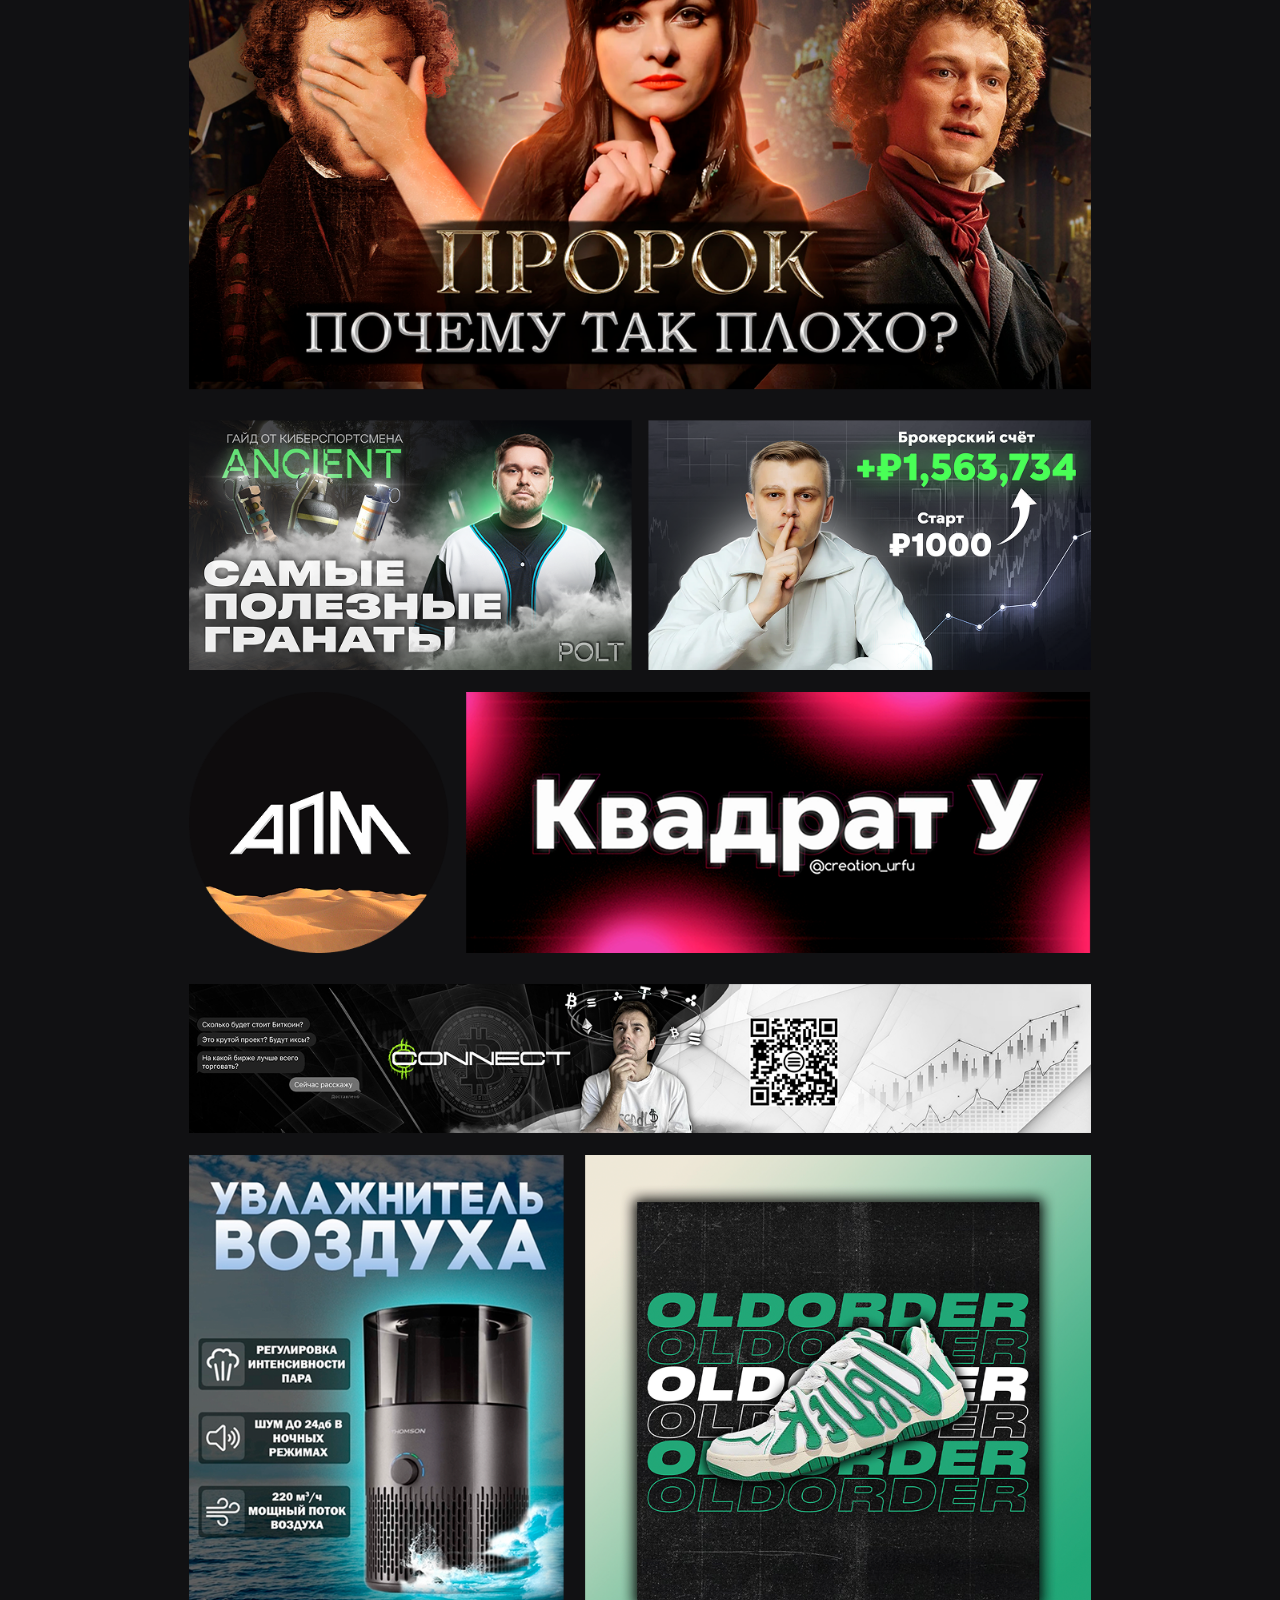
==== commit 65d811dd: "fix: portfolio title -> Примеры наших работ" ====
--- a/portfolio.html
+++ b/portfolio.html
@@ -111,7 +111,7 @@
 
 <div class="hero">
   <div class="hero-lbl">Наши работы</div>
-  <h1 class="hero-title">Дизайн,<br><em>который продаёт</em></h1>
+  <h1 class="hero-title">Примеры<br><em>наших работ</em></h1>
   <p class="hero-sub">Сайты, баннеры, соцсети — каждый под задачу клиента</p>
 </div>
 
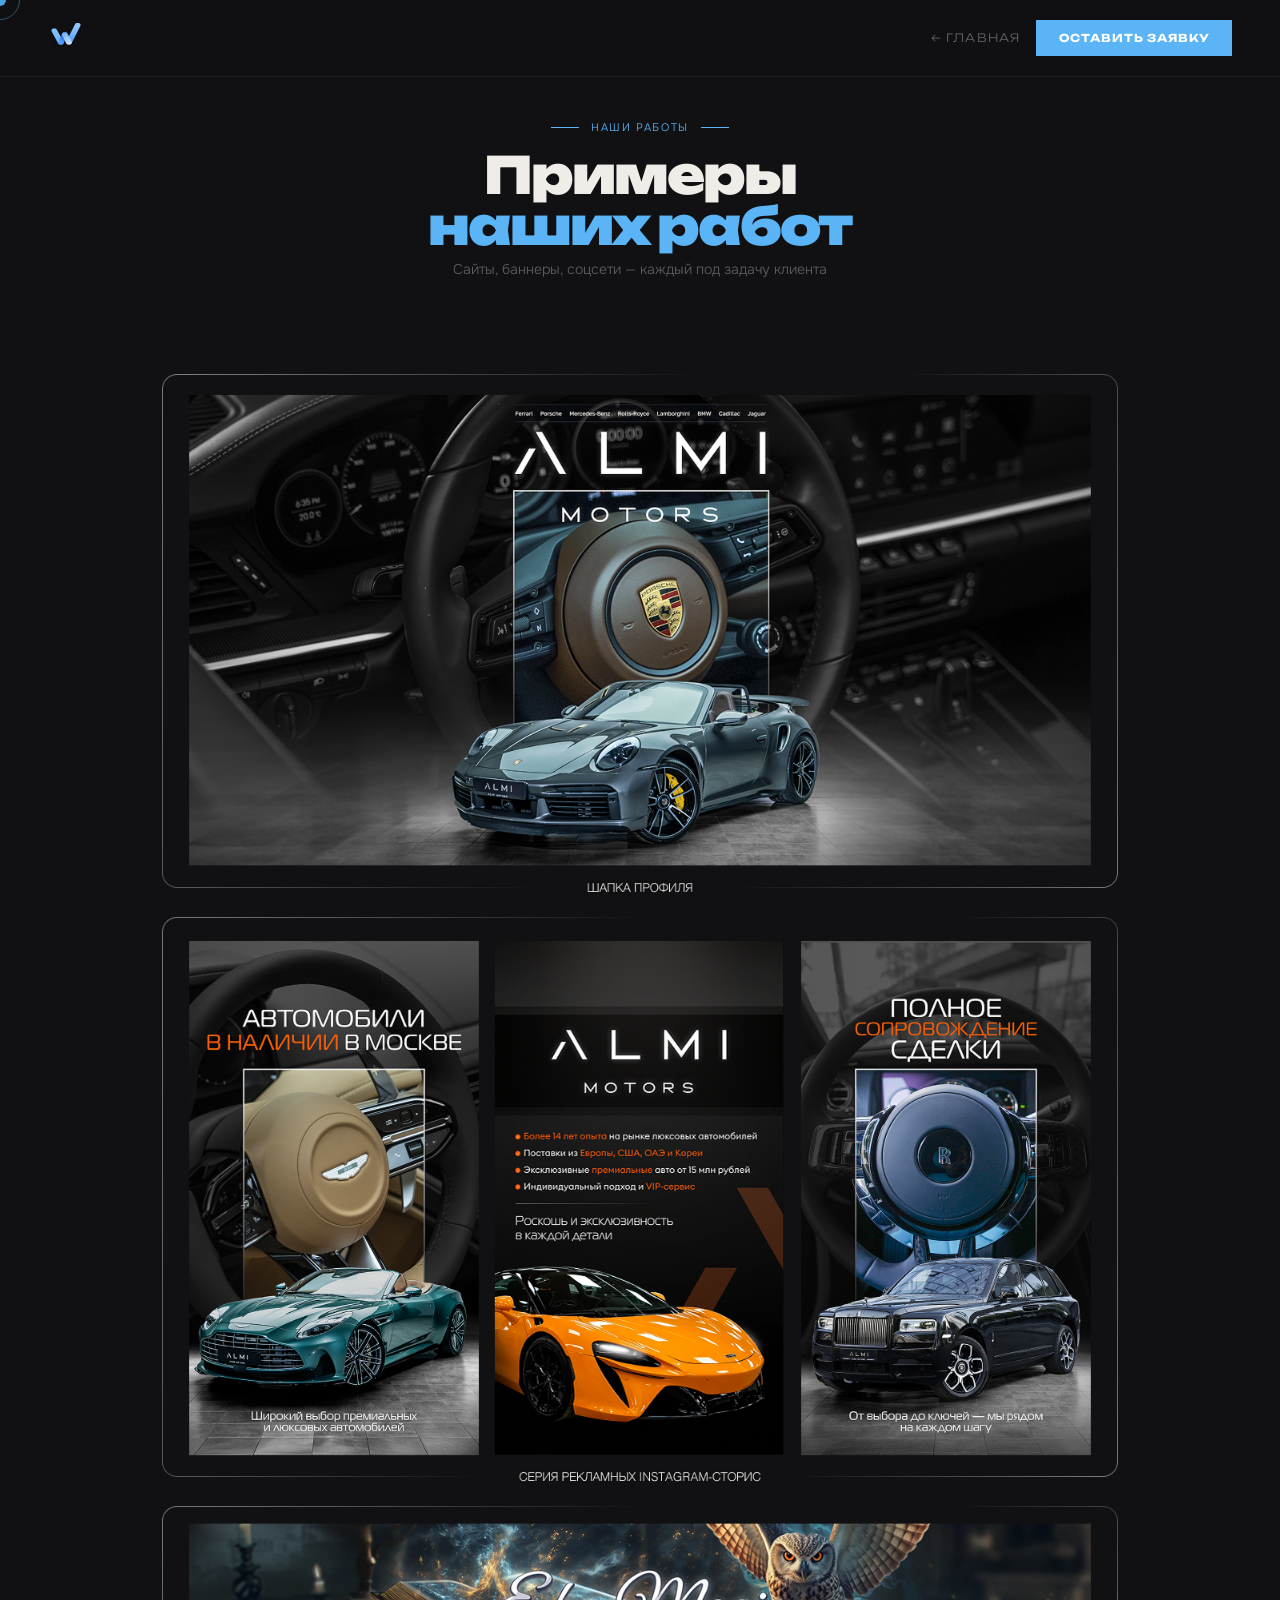
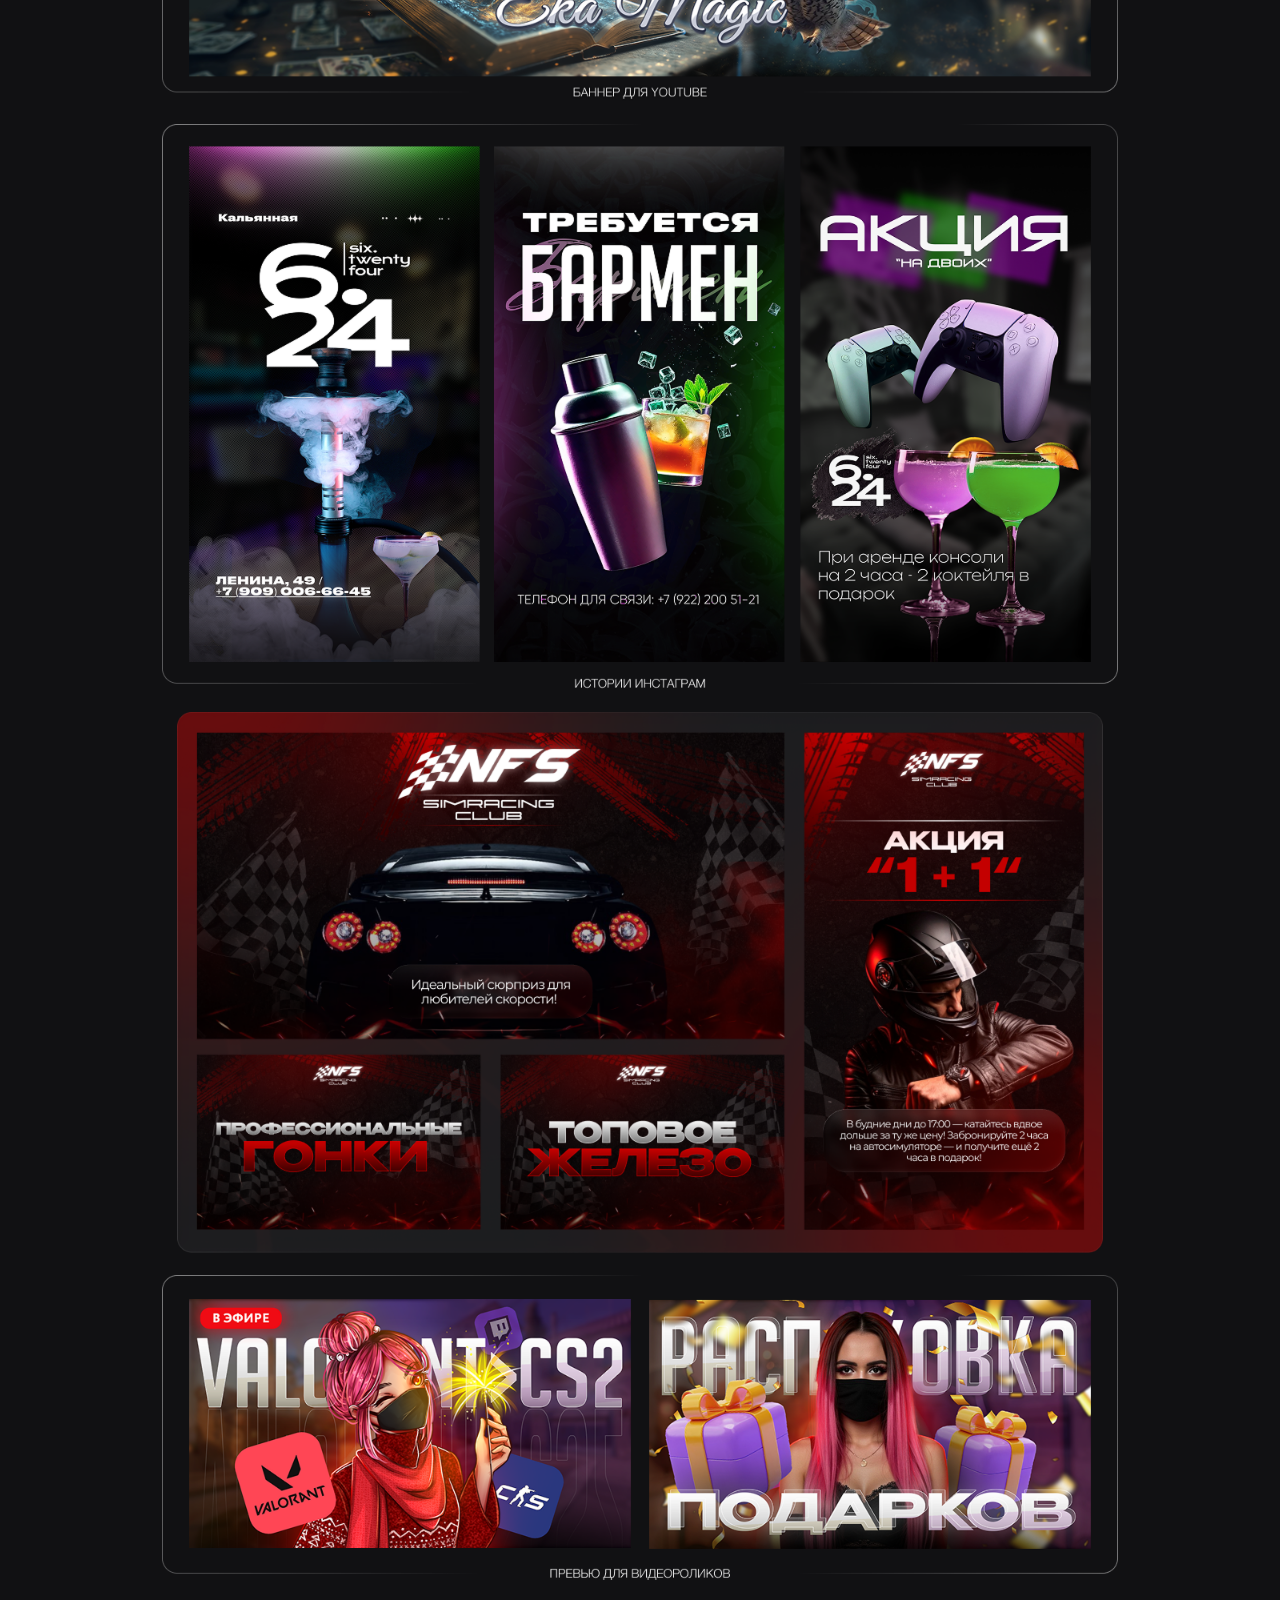
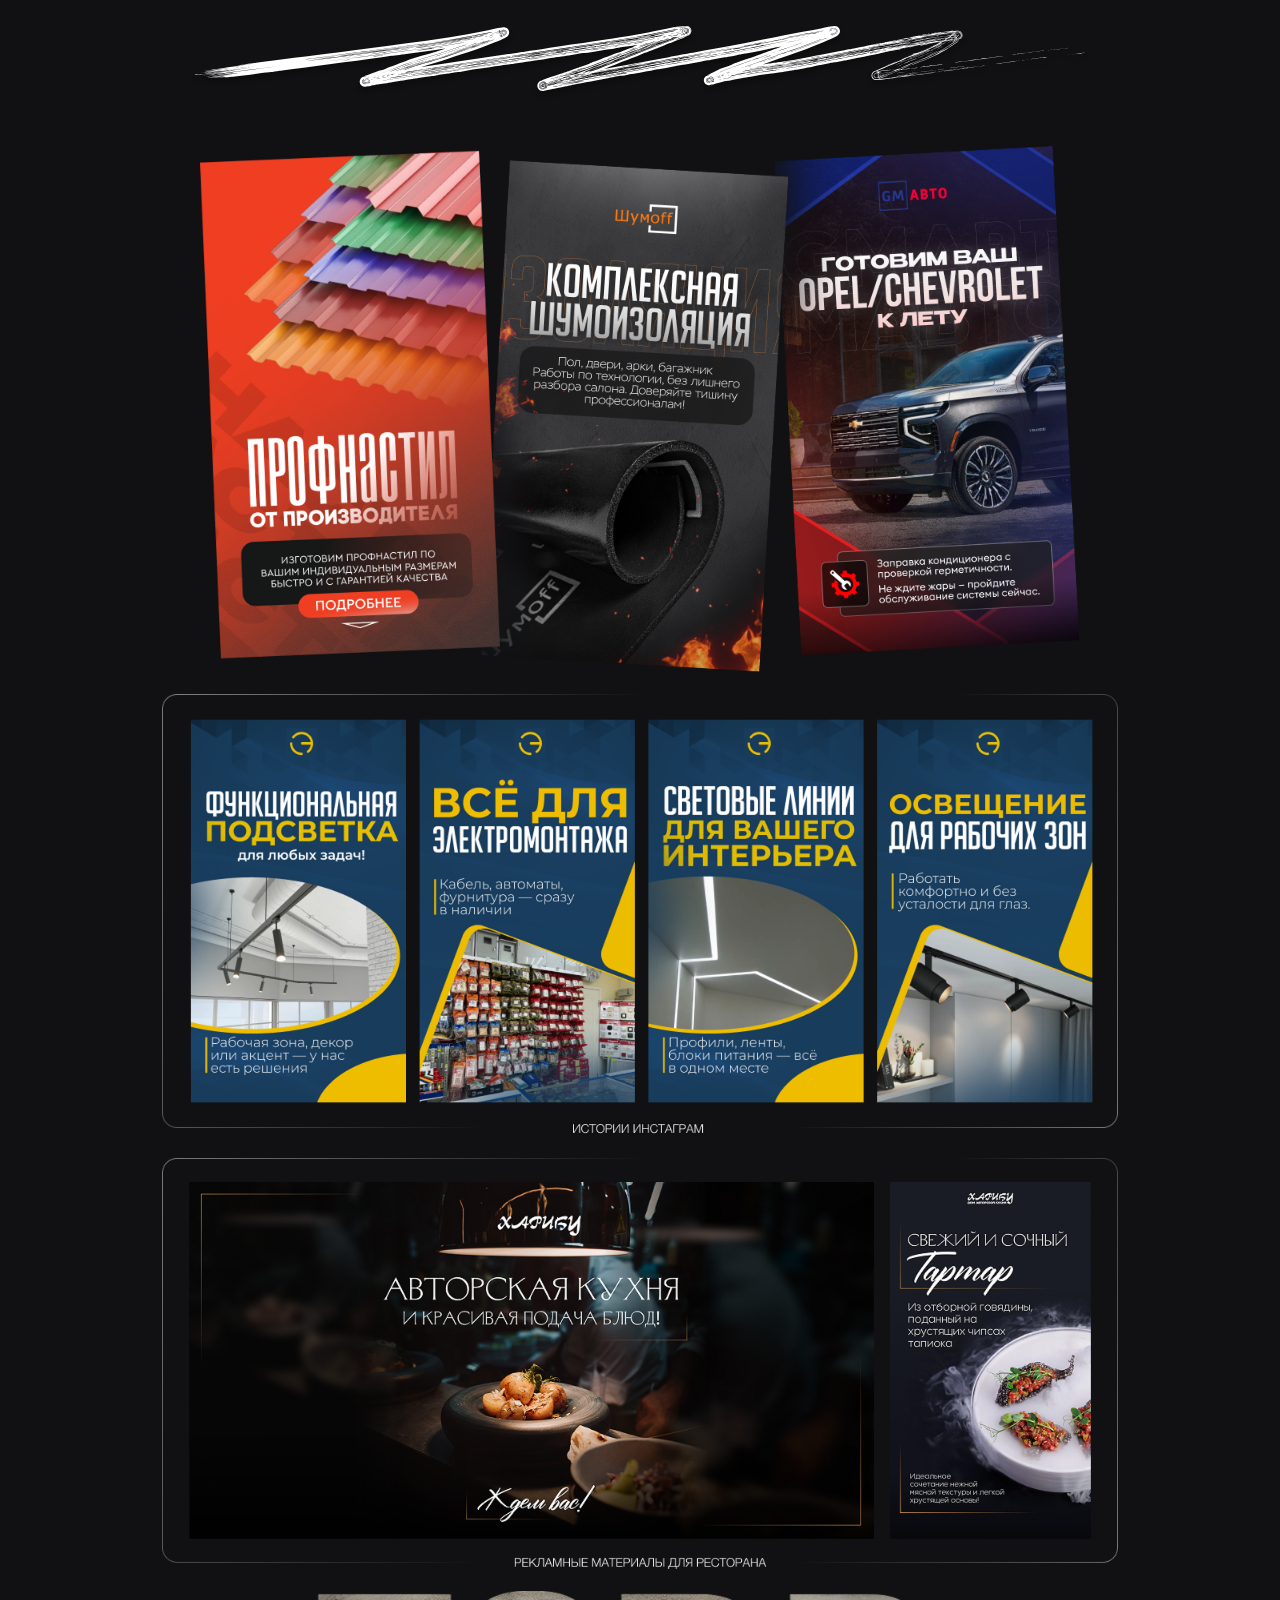
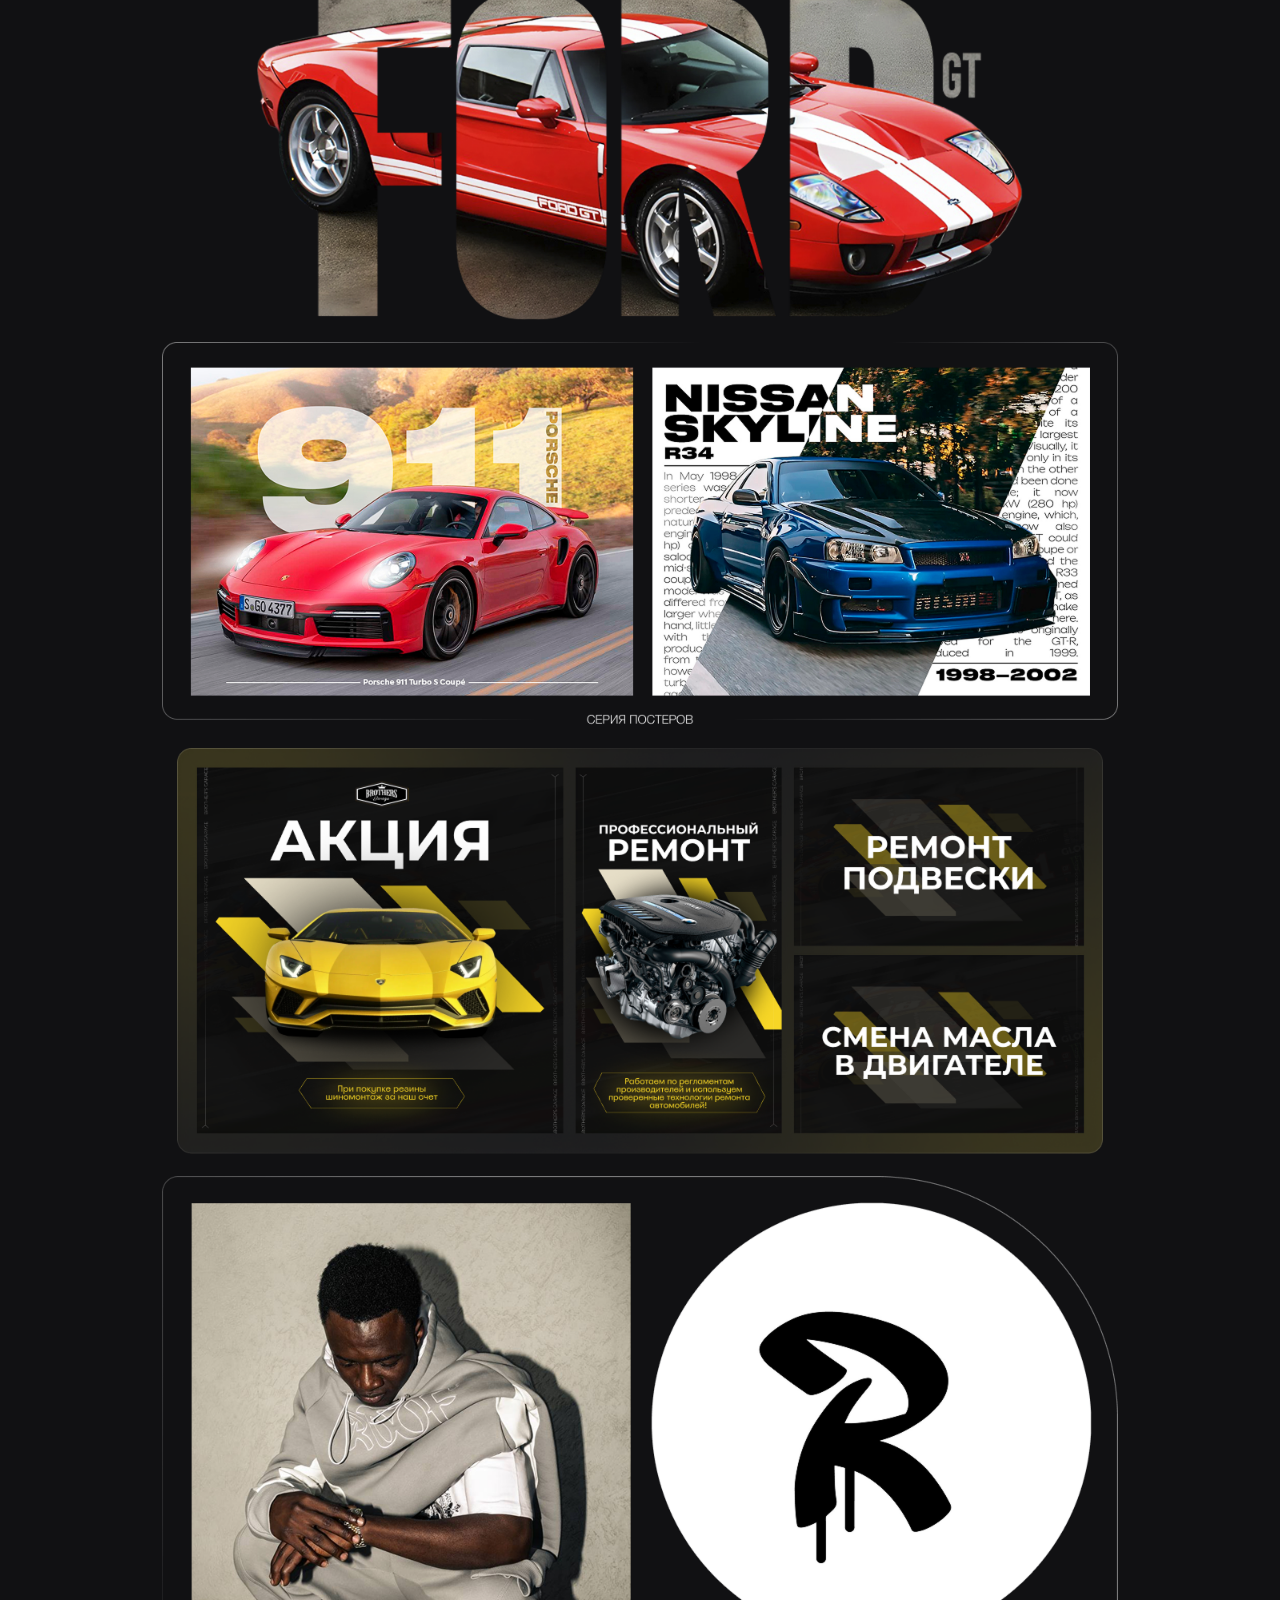
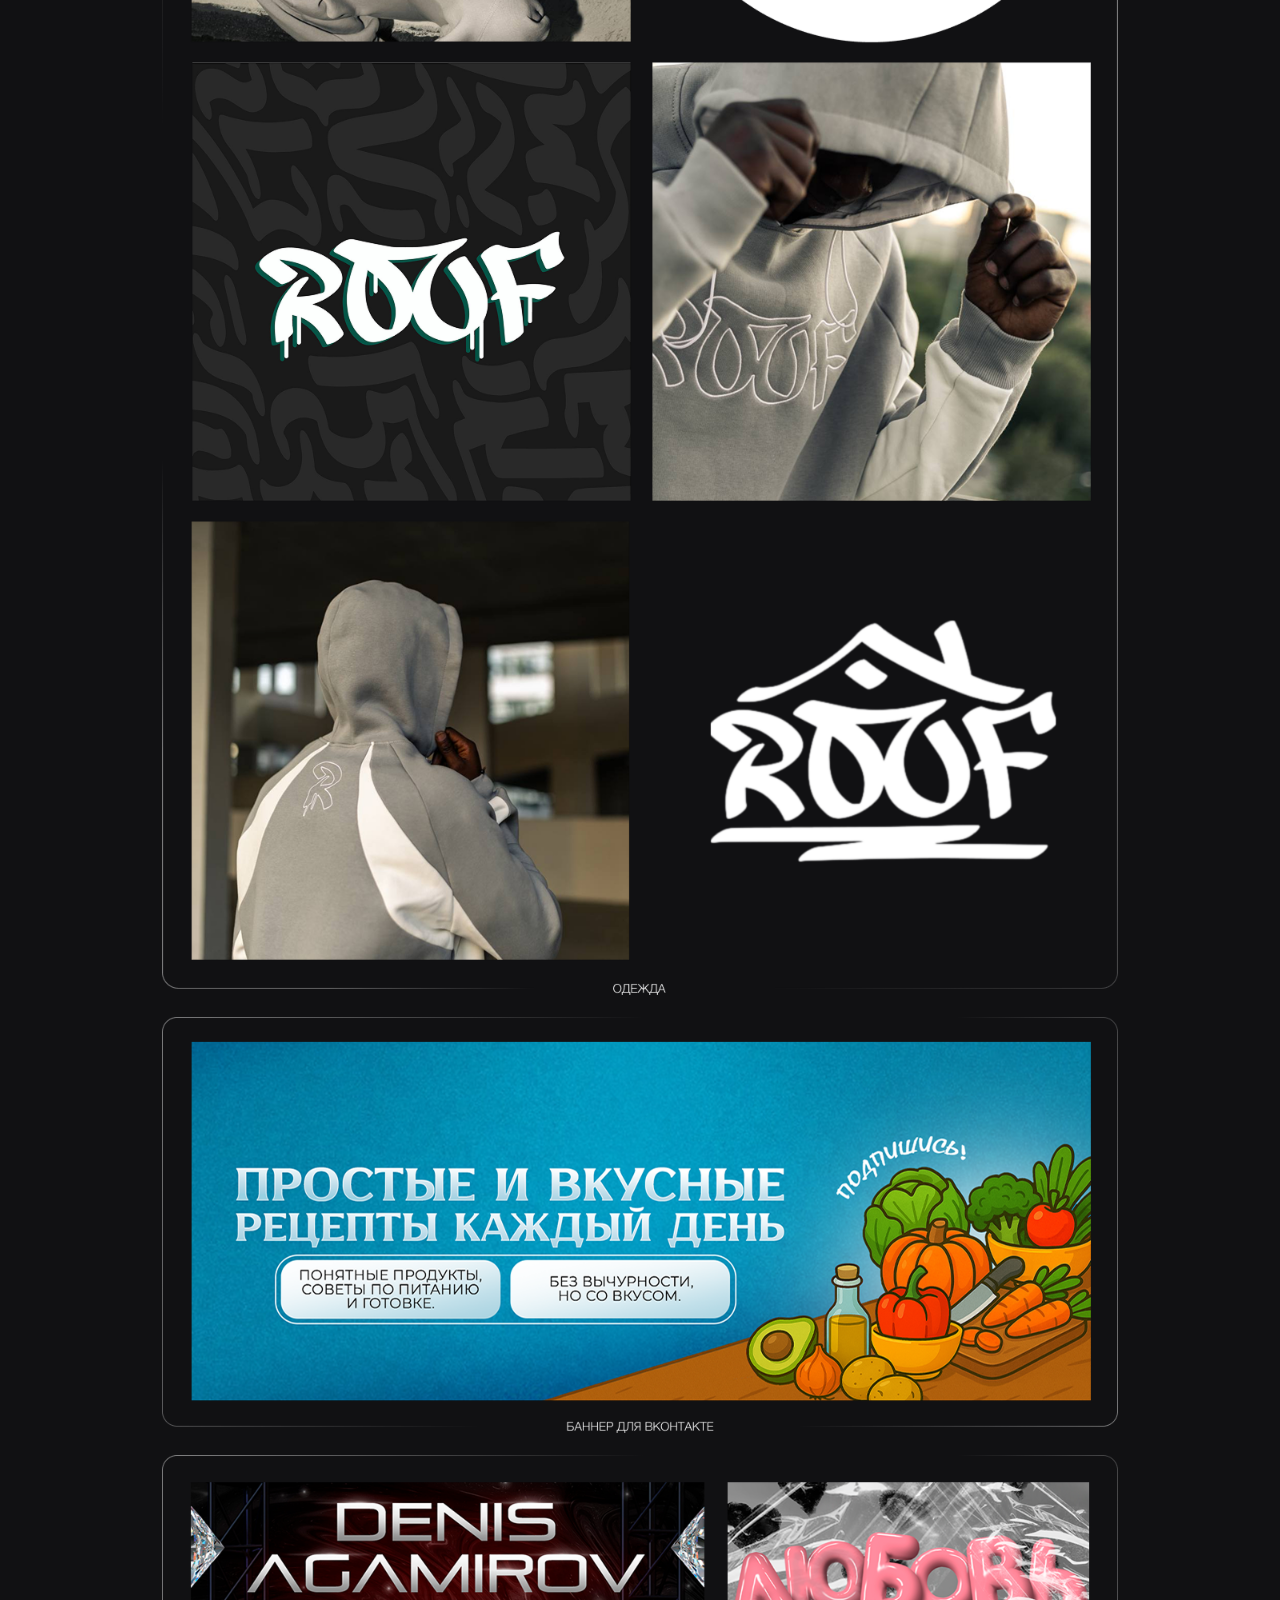
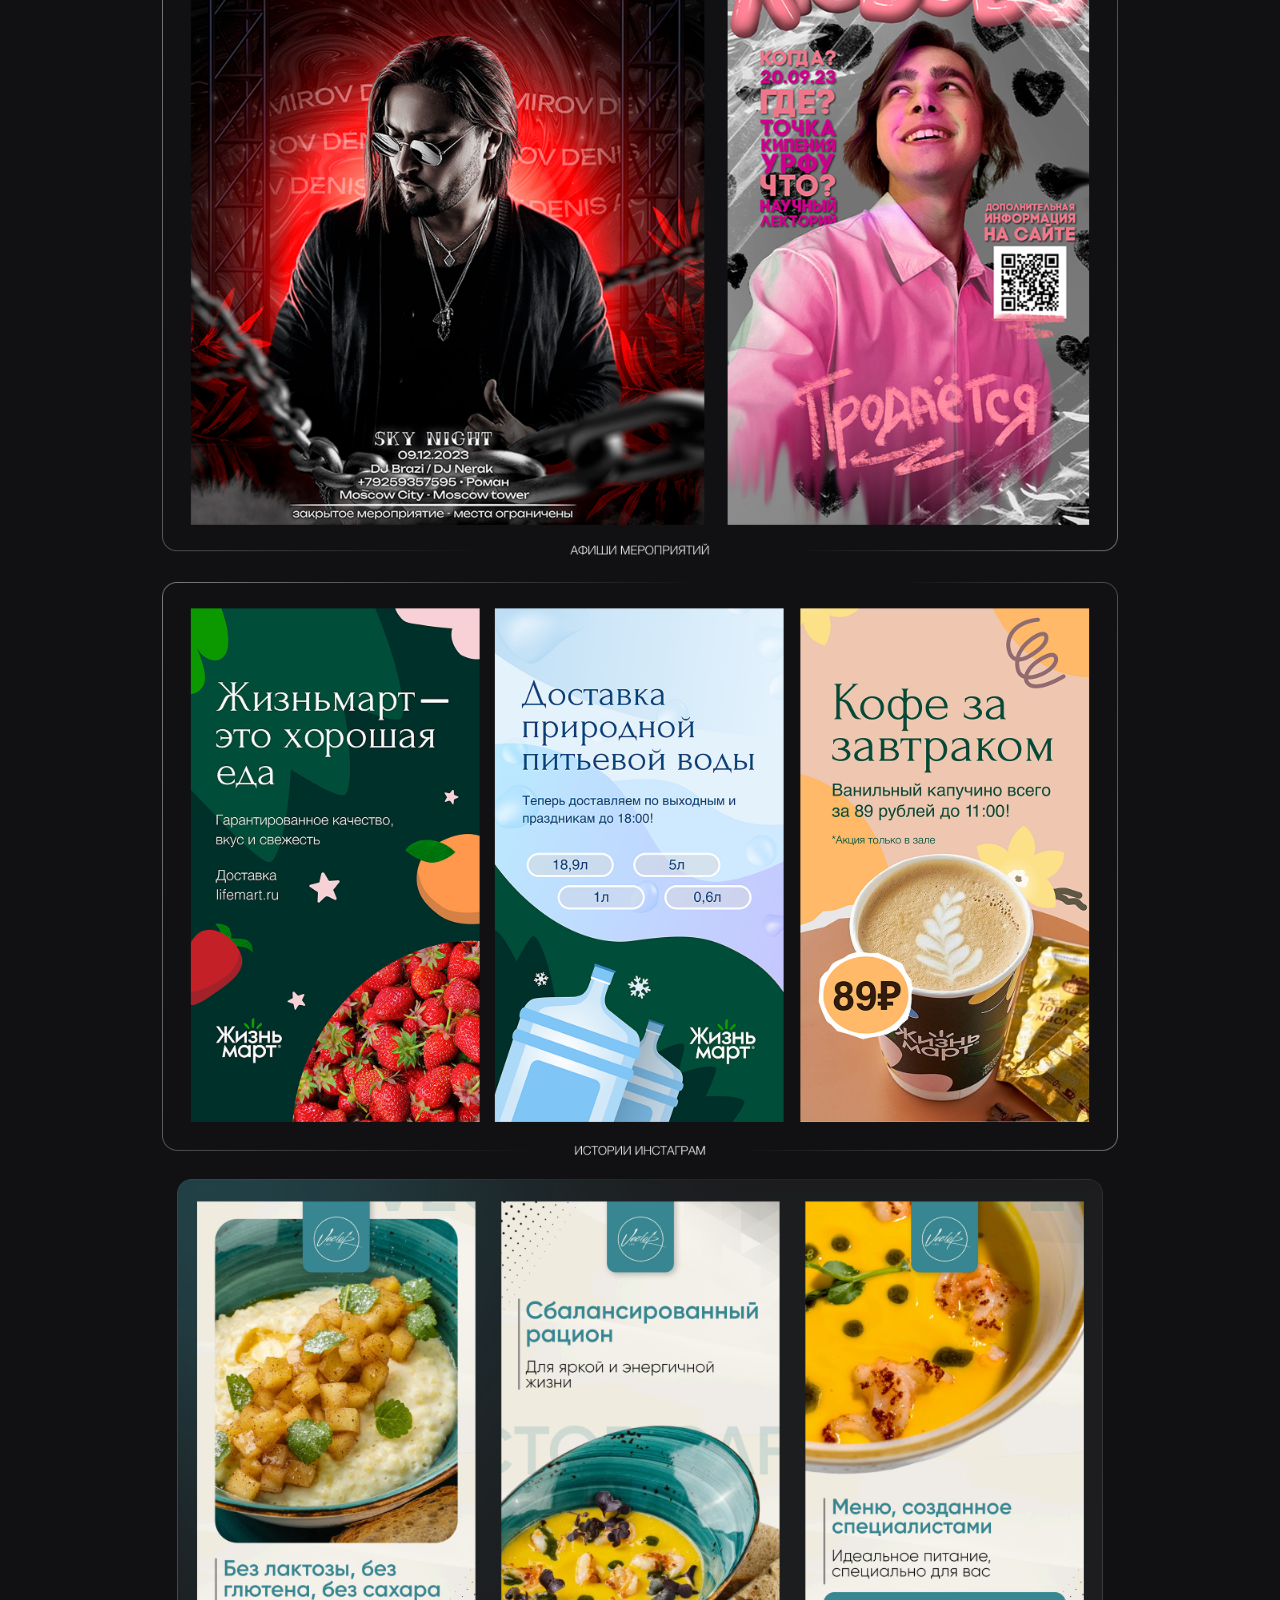
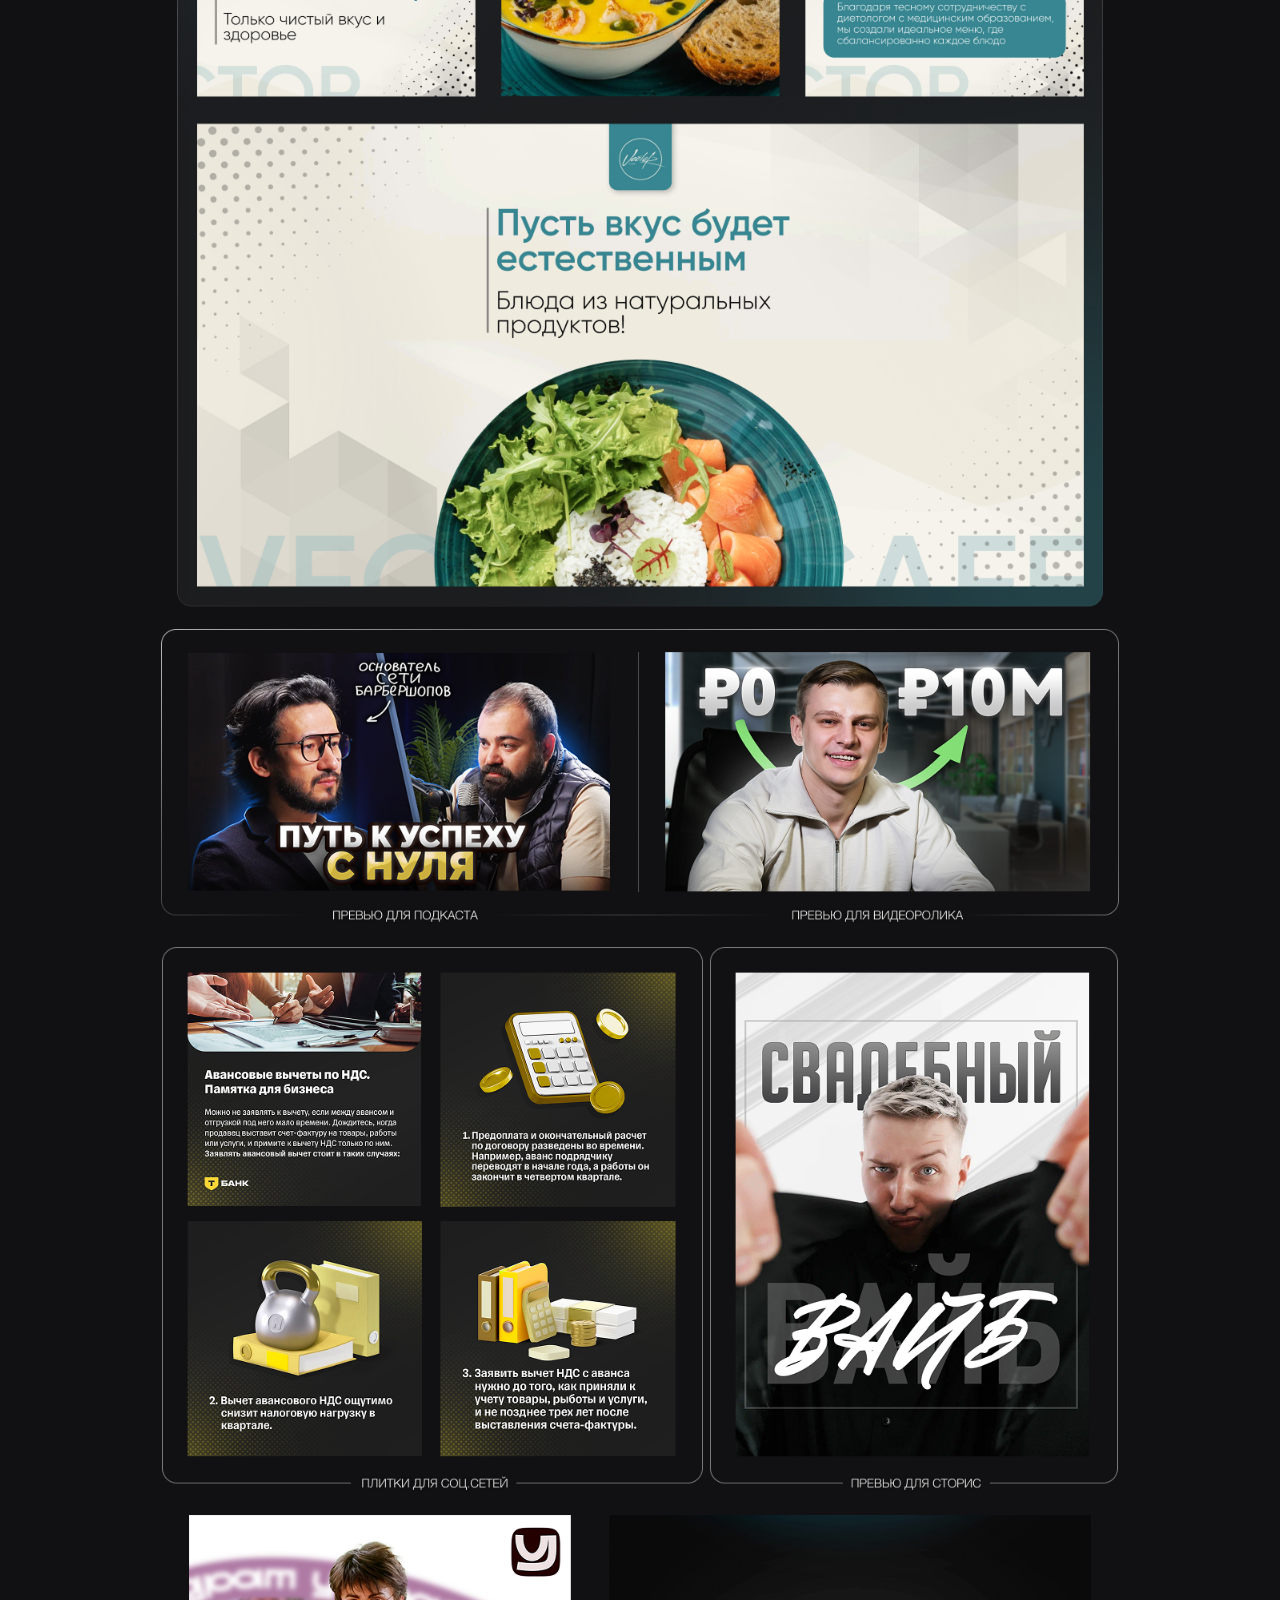
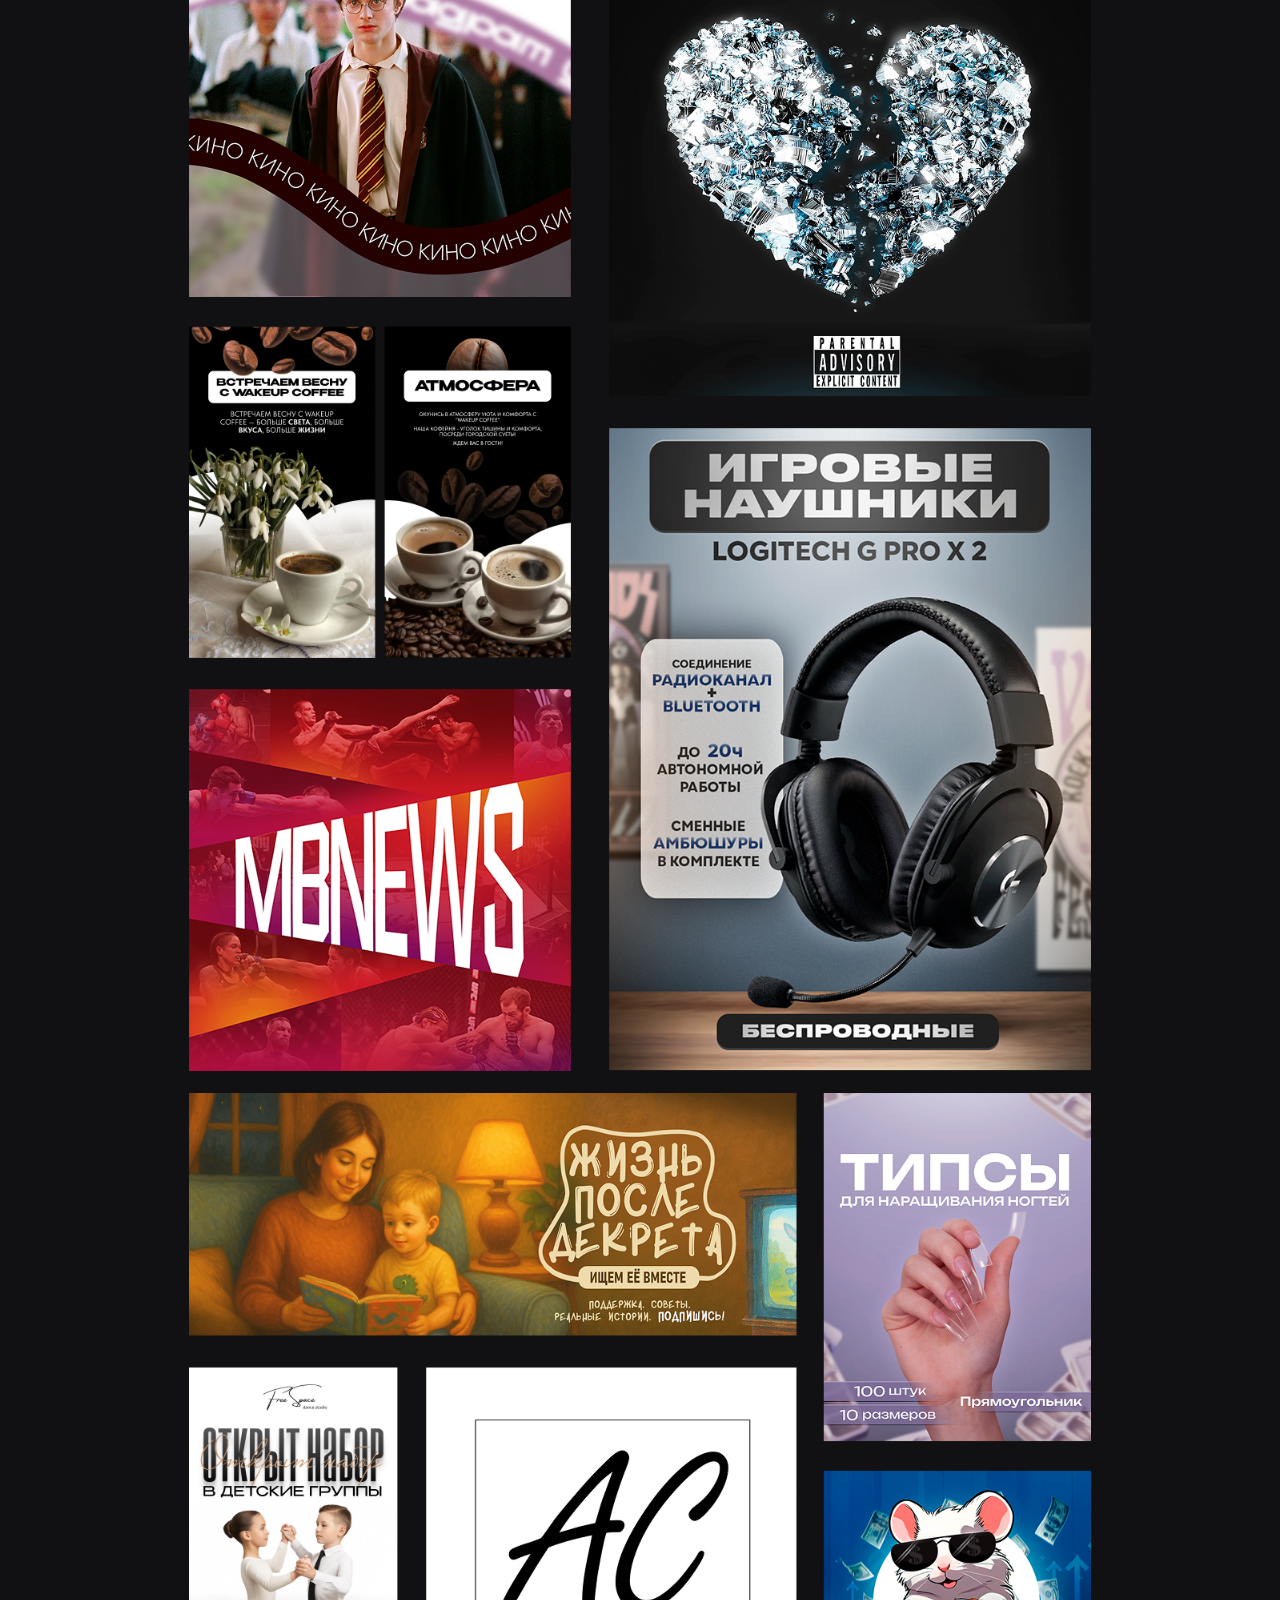
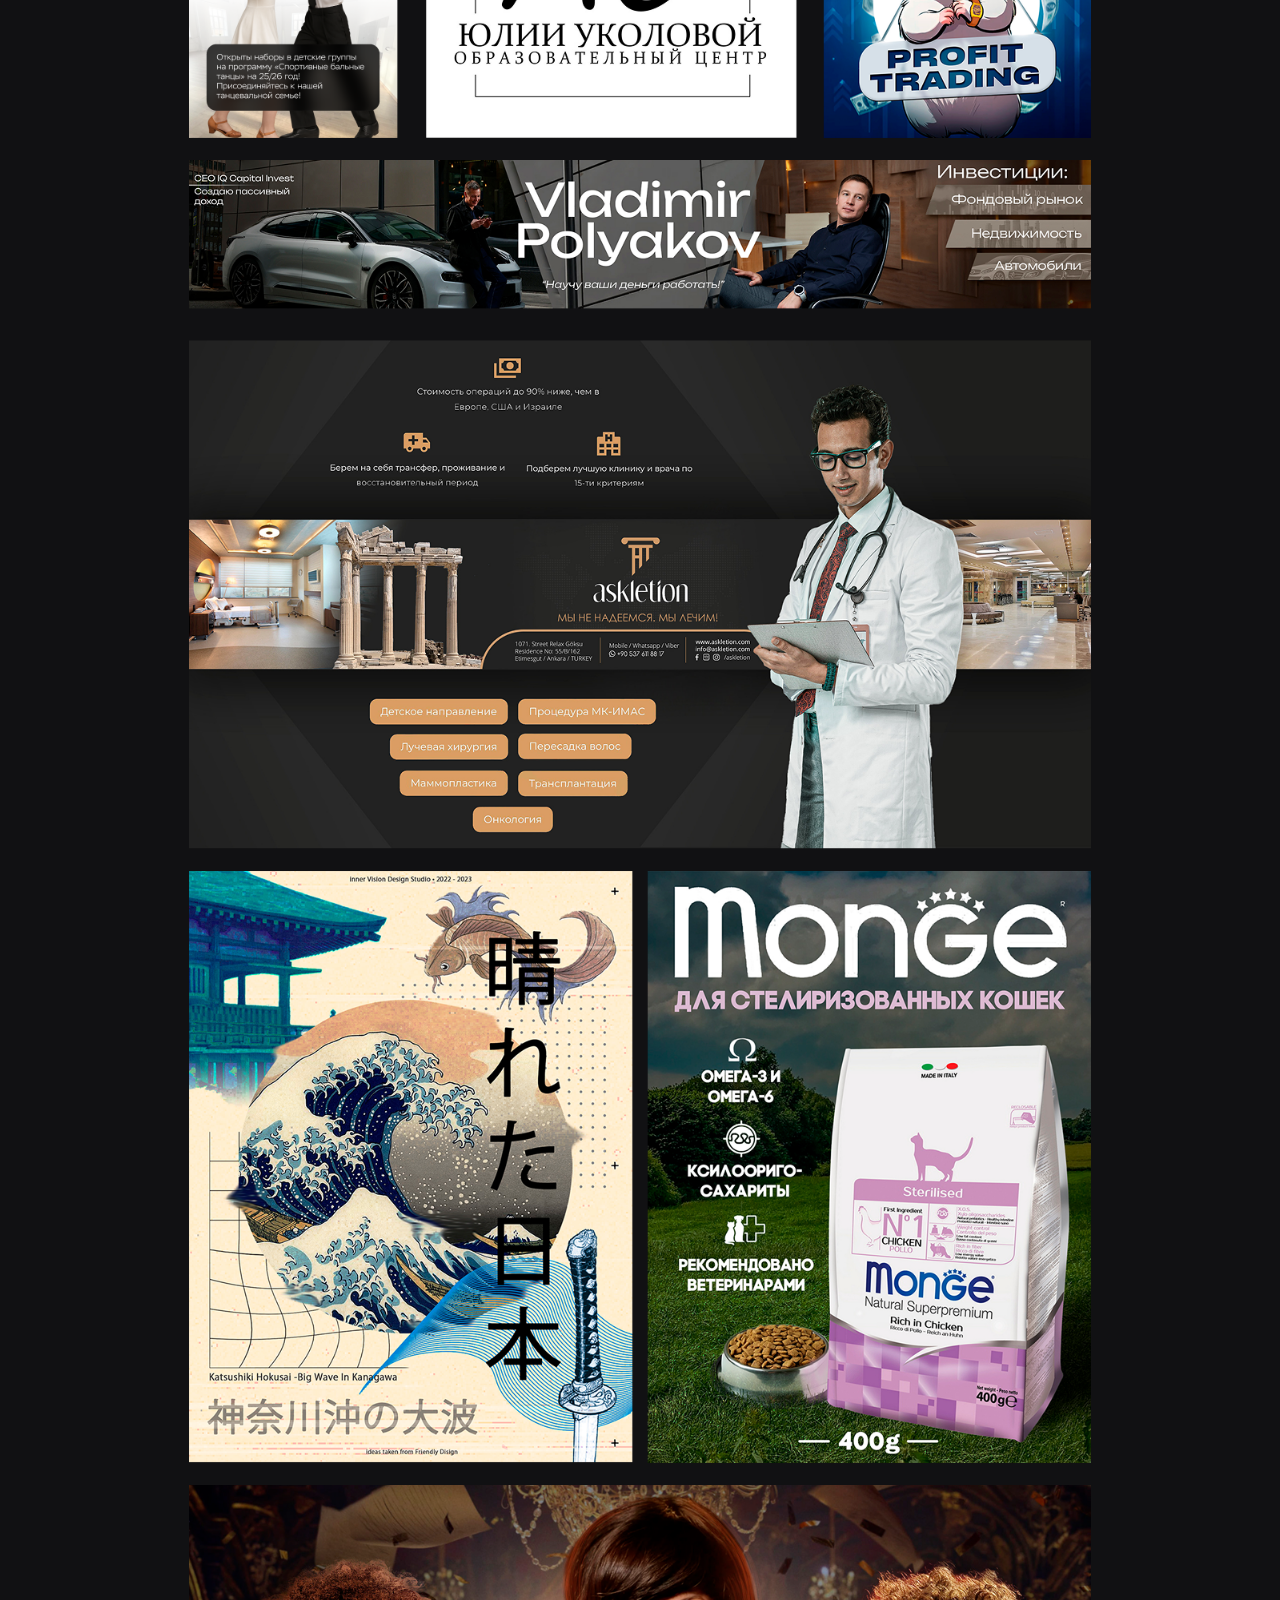
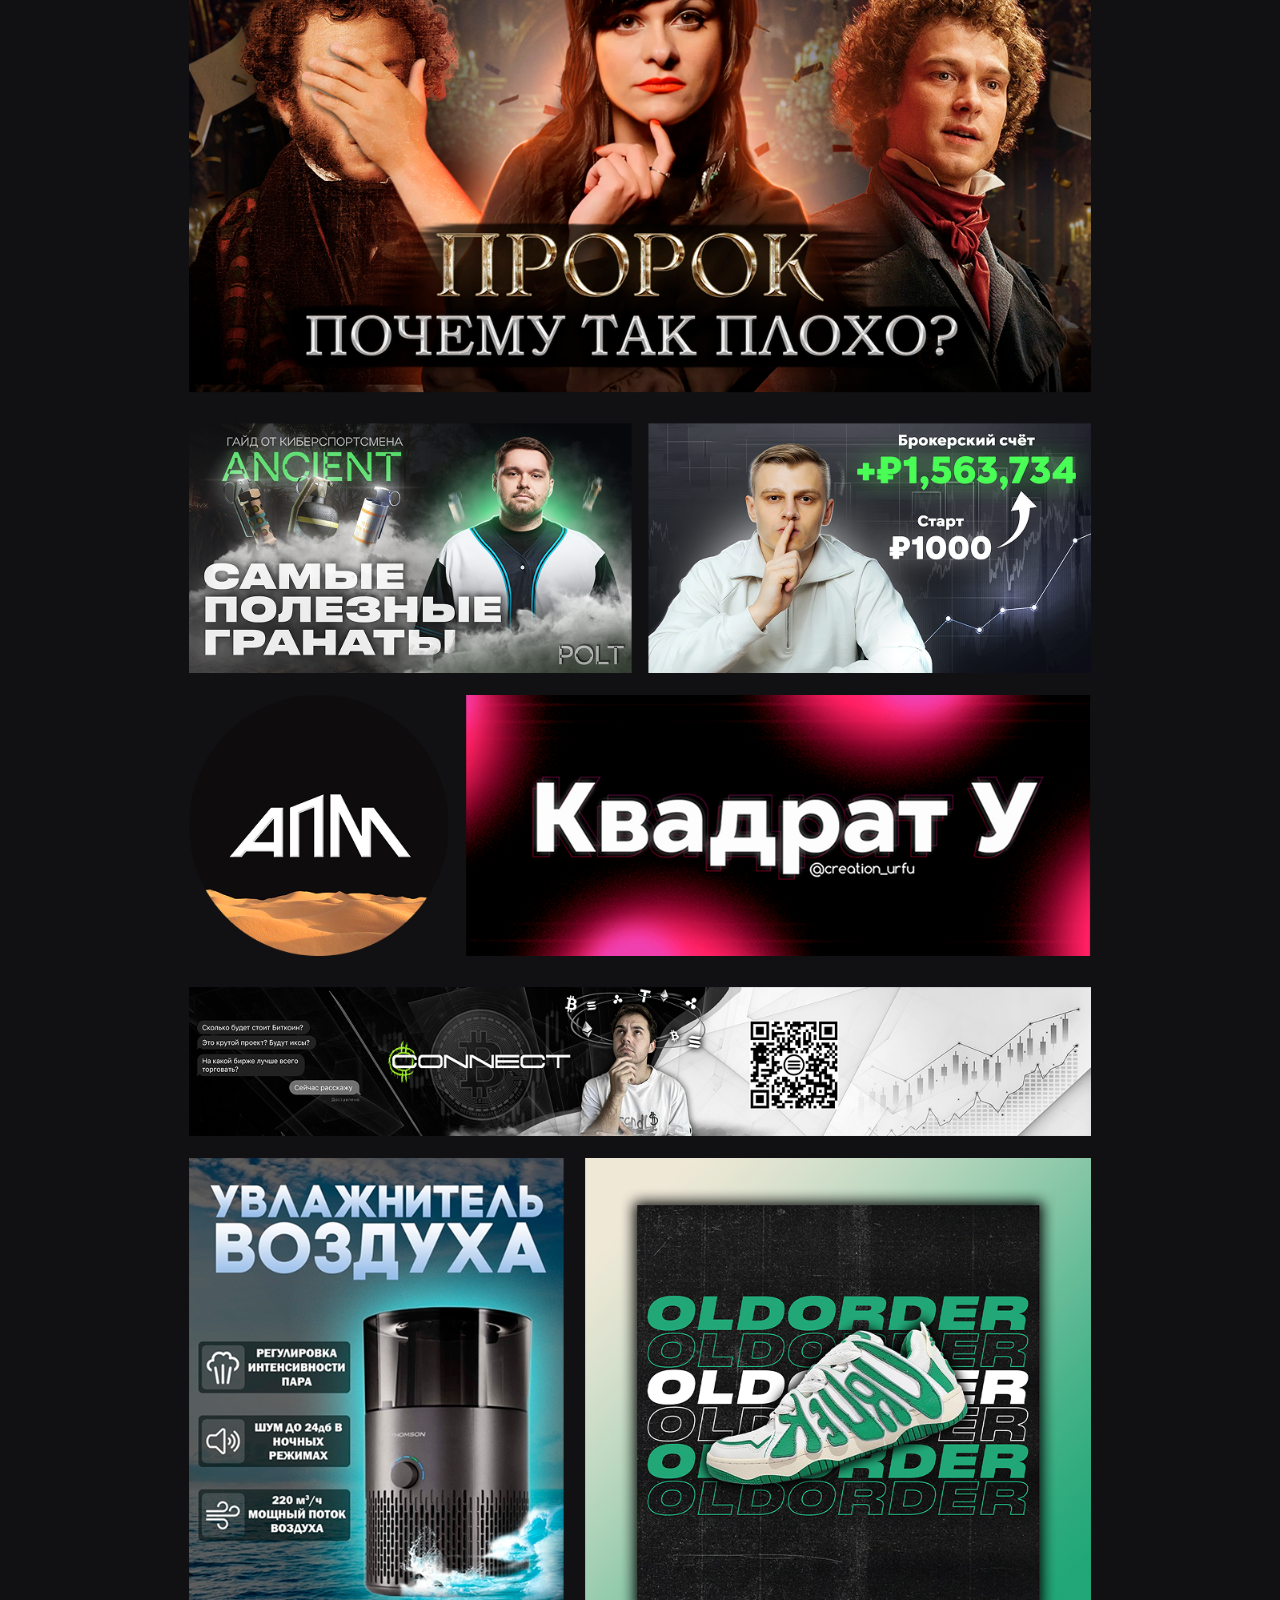
==== commit c4a26499: "fix: responsive portfolio — images scale to screen width" ====
--- a/portfolio.html
+++ b/portfolio.html
@@ -50,18 +50,23 @@
   display: flex;
   flex-direction: column;
   align-items: center;
-  padding: 3rem 0 6rem;
+  padding: 3rem 1rem 6rem;
   gap: 22px;
+  overflow-x: hidden;
 }
 
 .row {
   display: flex;
   justify-content: center;
+  width: 100%;
+  overflow: hidden;
 }
 .row img {
   display: block;
   cursor: none;
   transition: opacity .2s;
+  max-width: 100%;
+  height: auto;
 }
 .row img:hover { opacity: .92; }
 
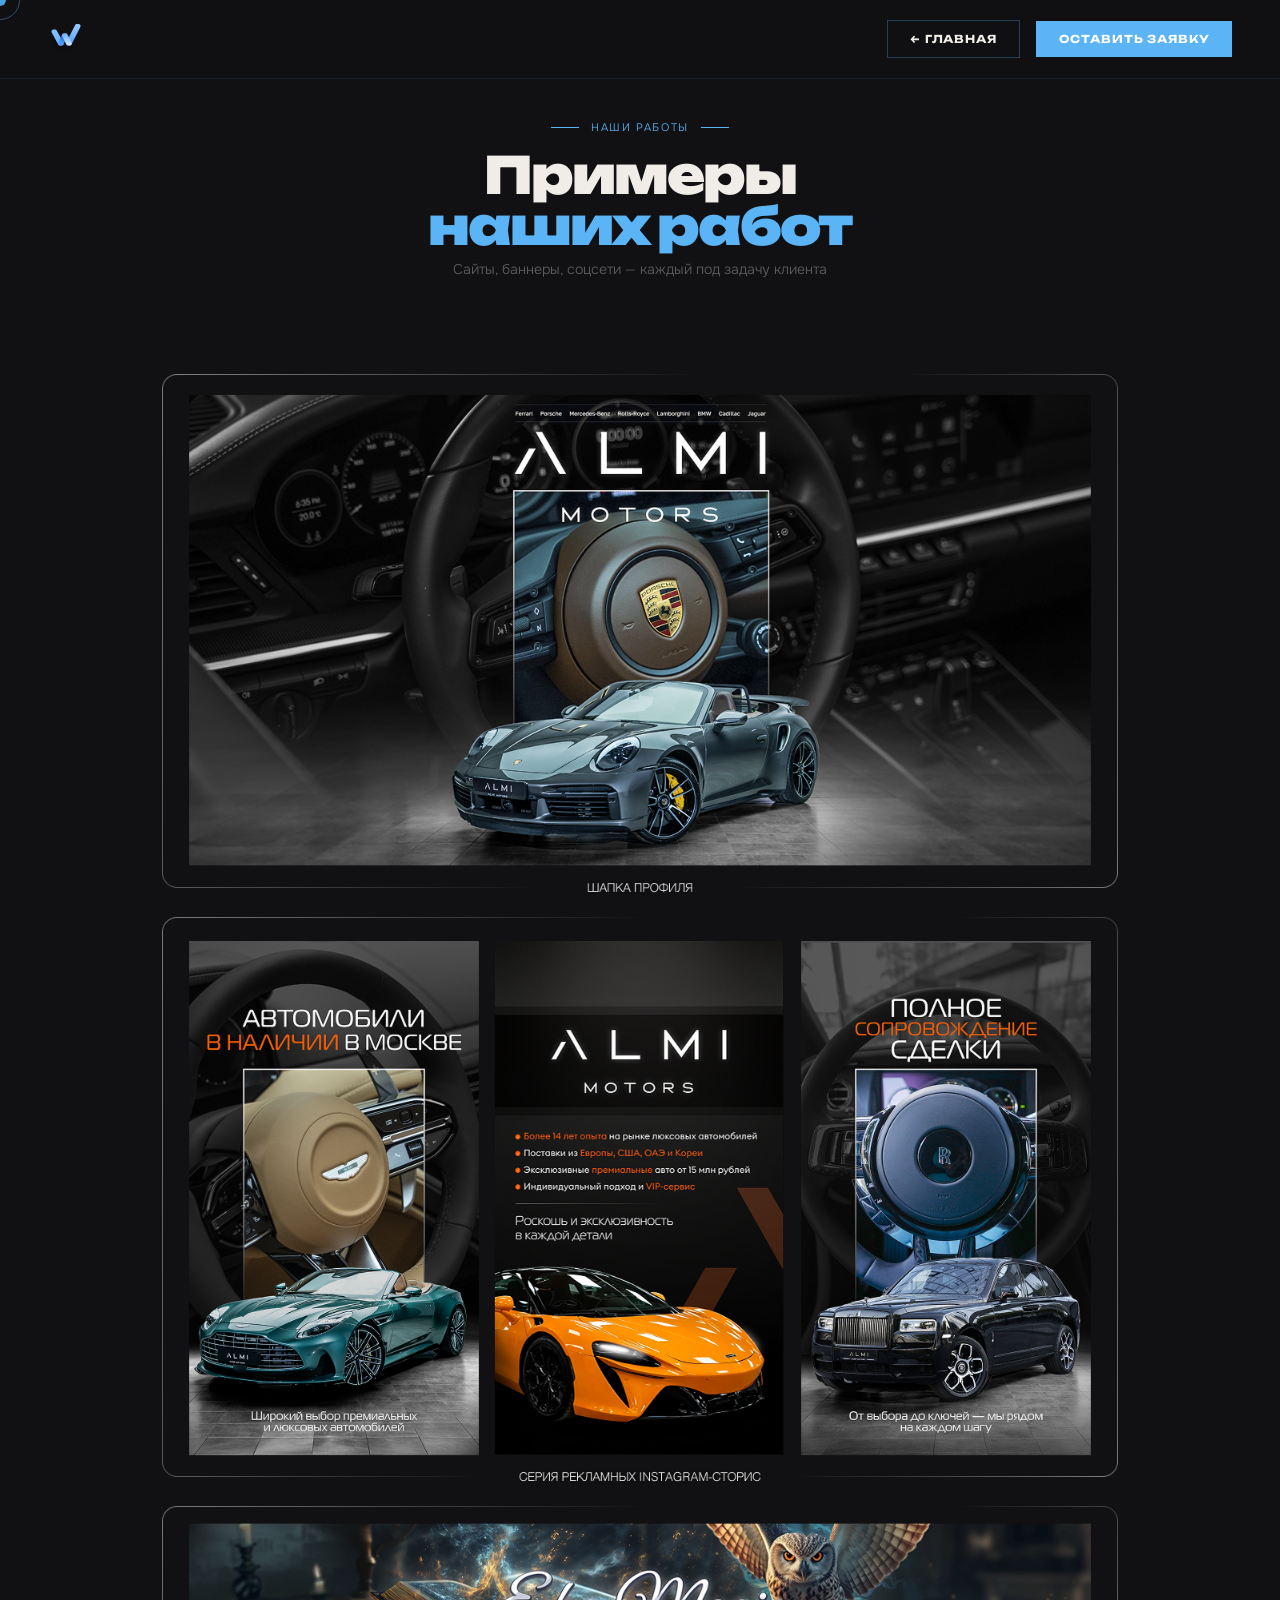
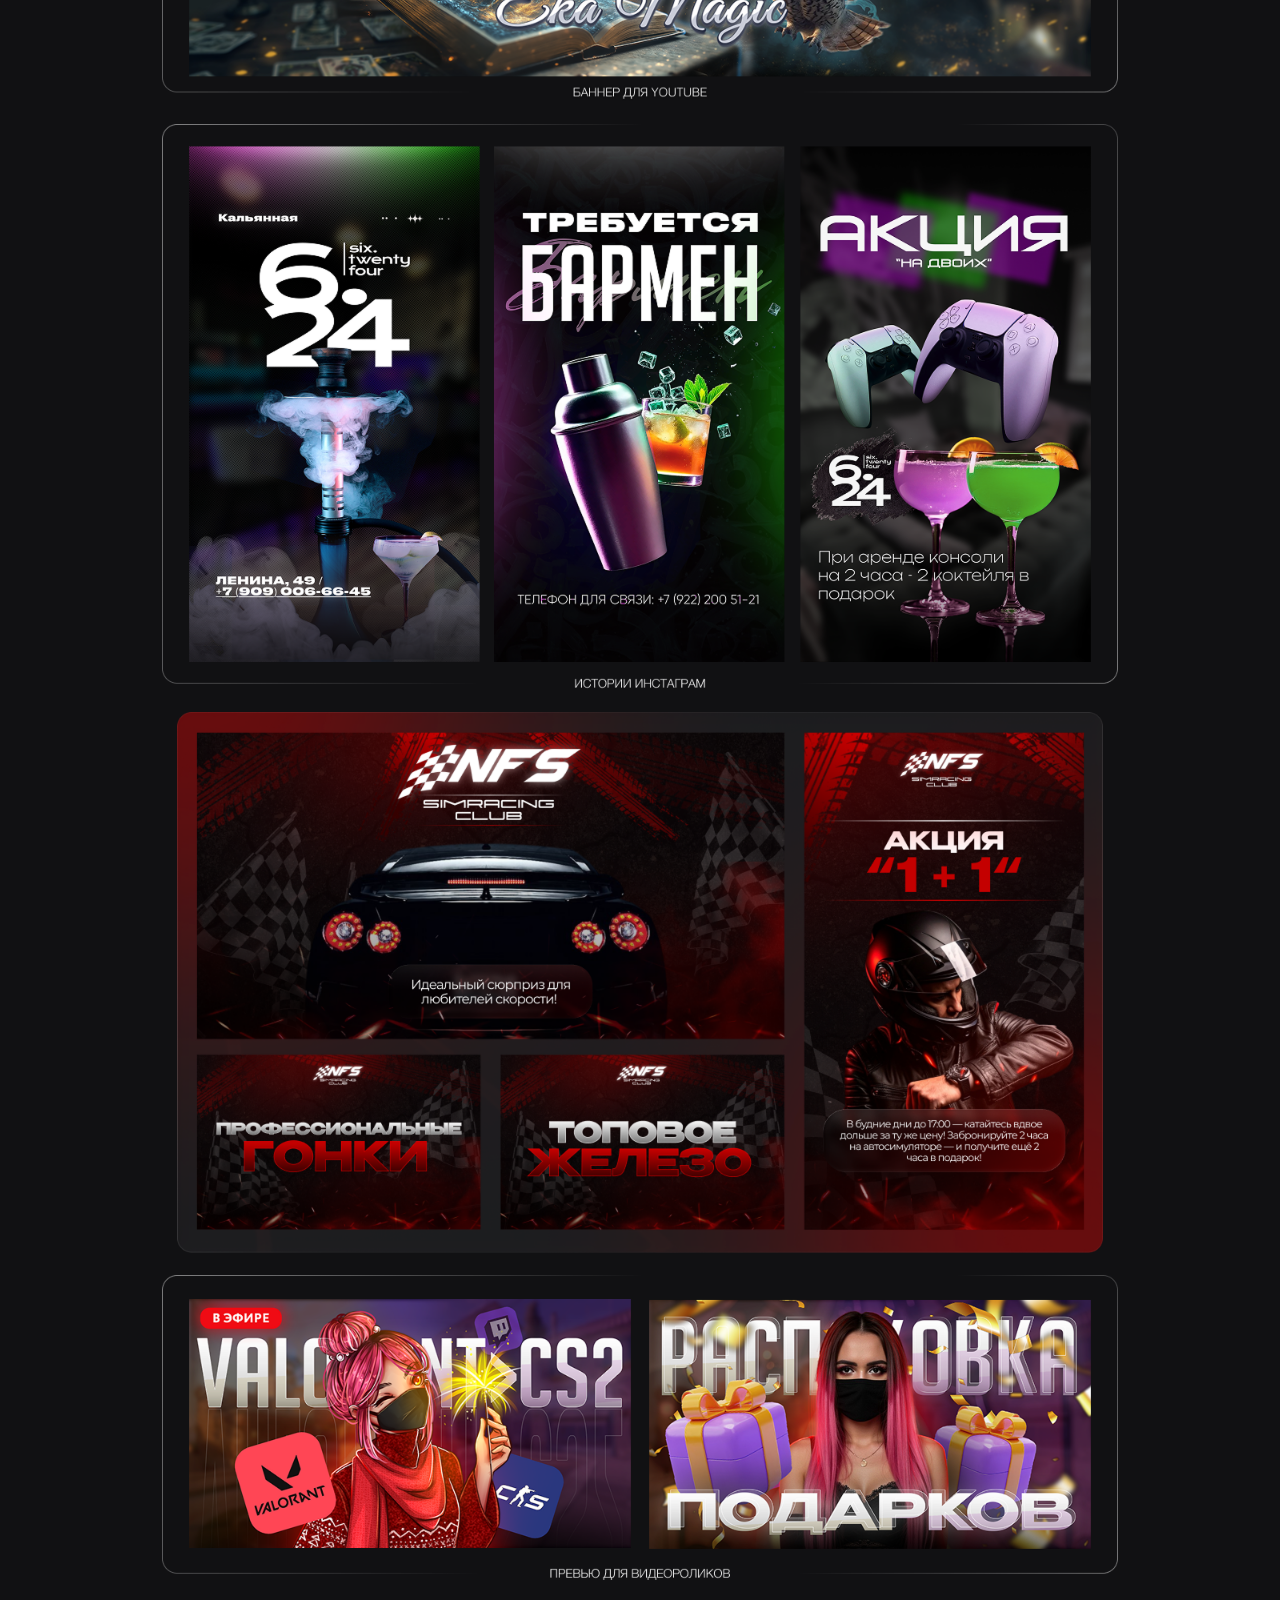
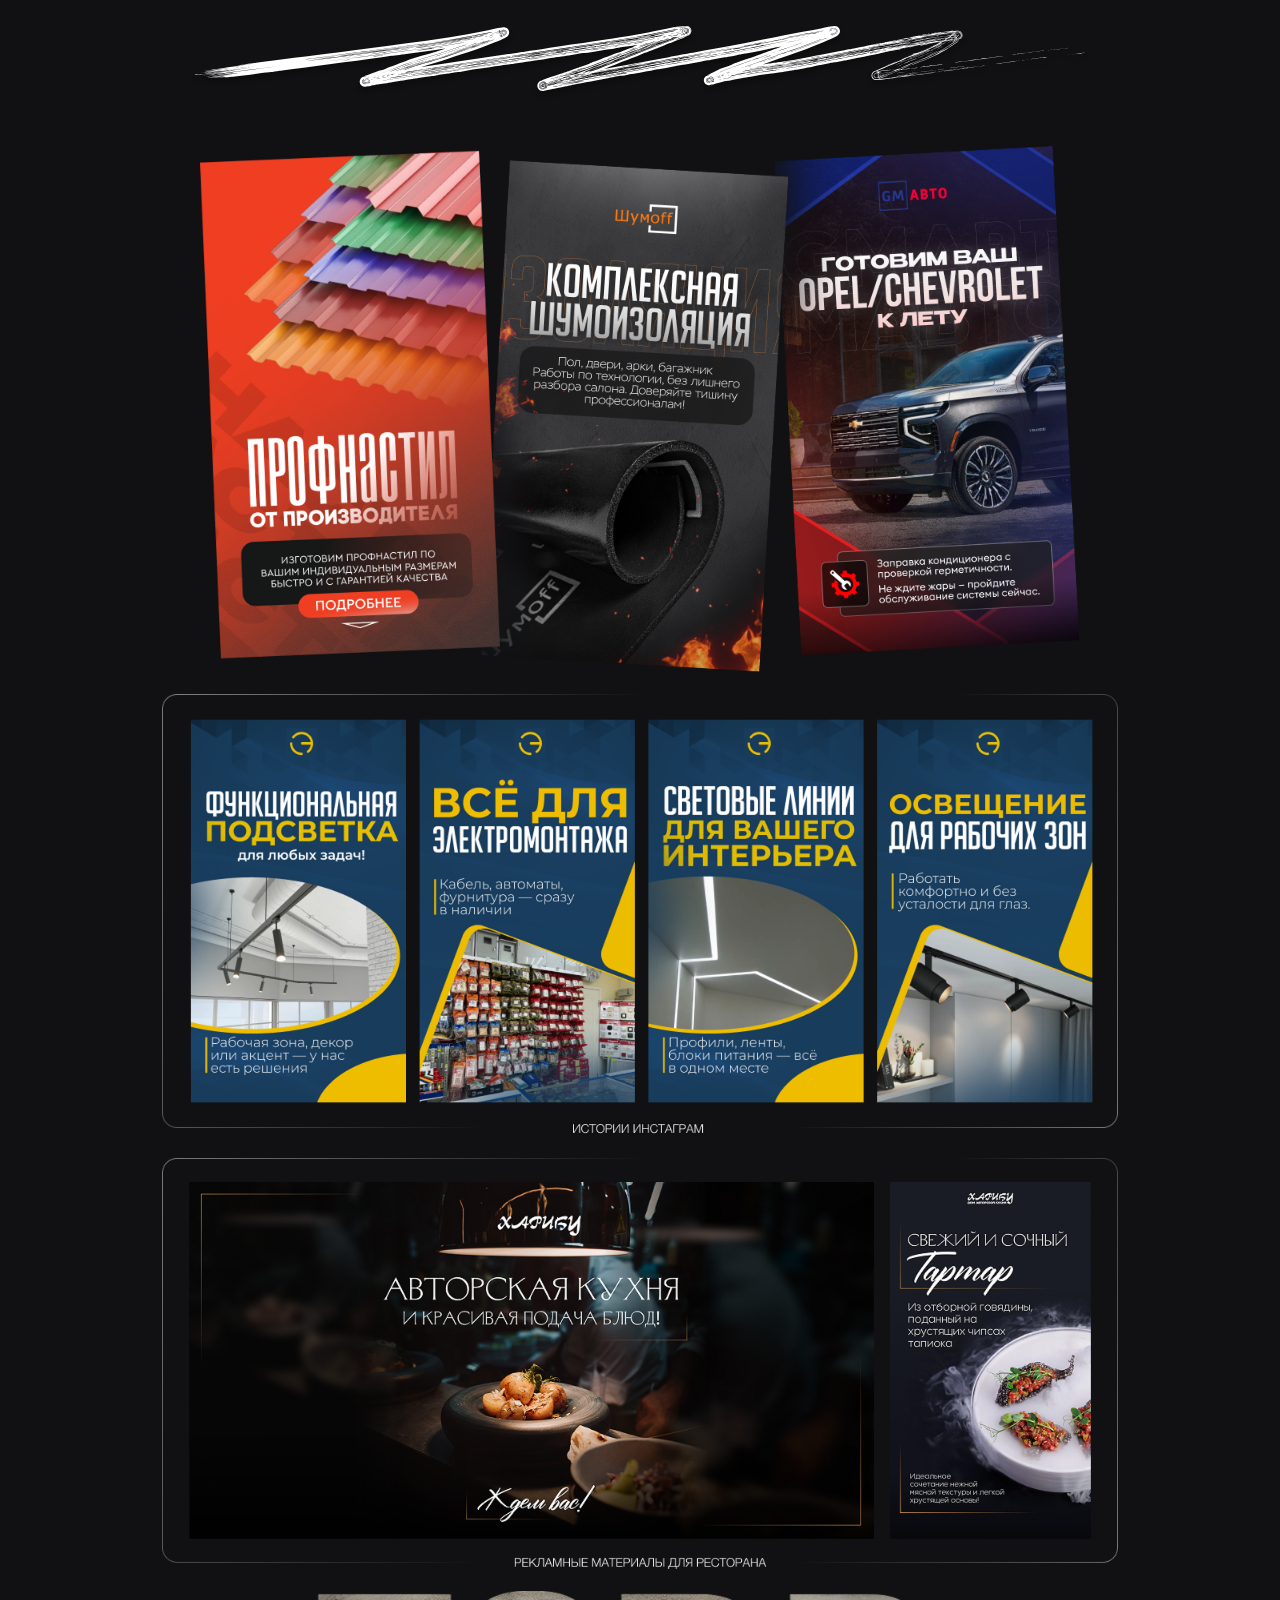
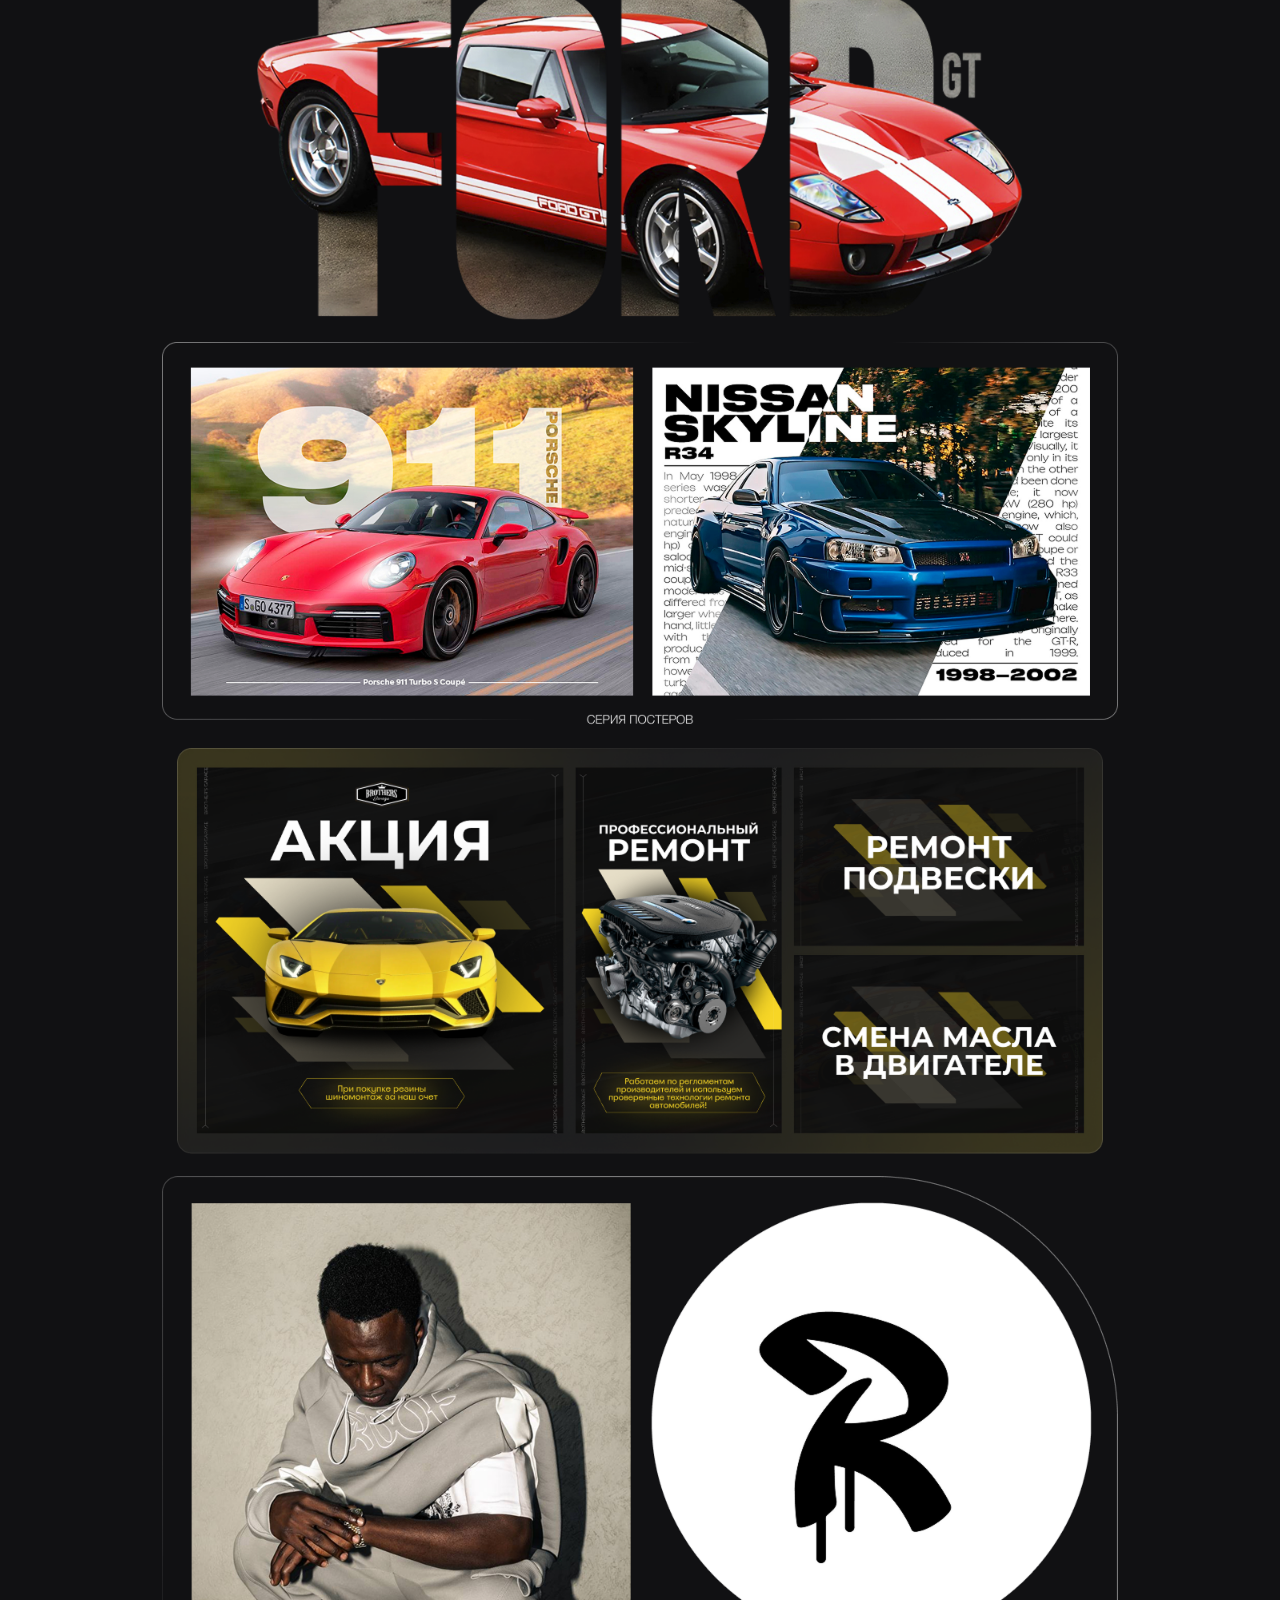
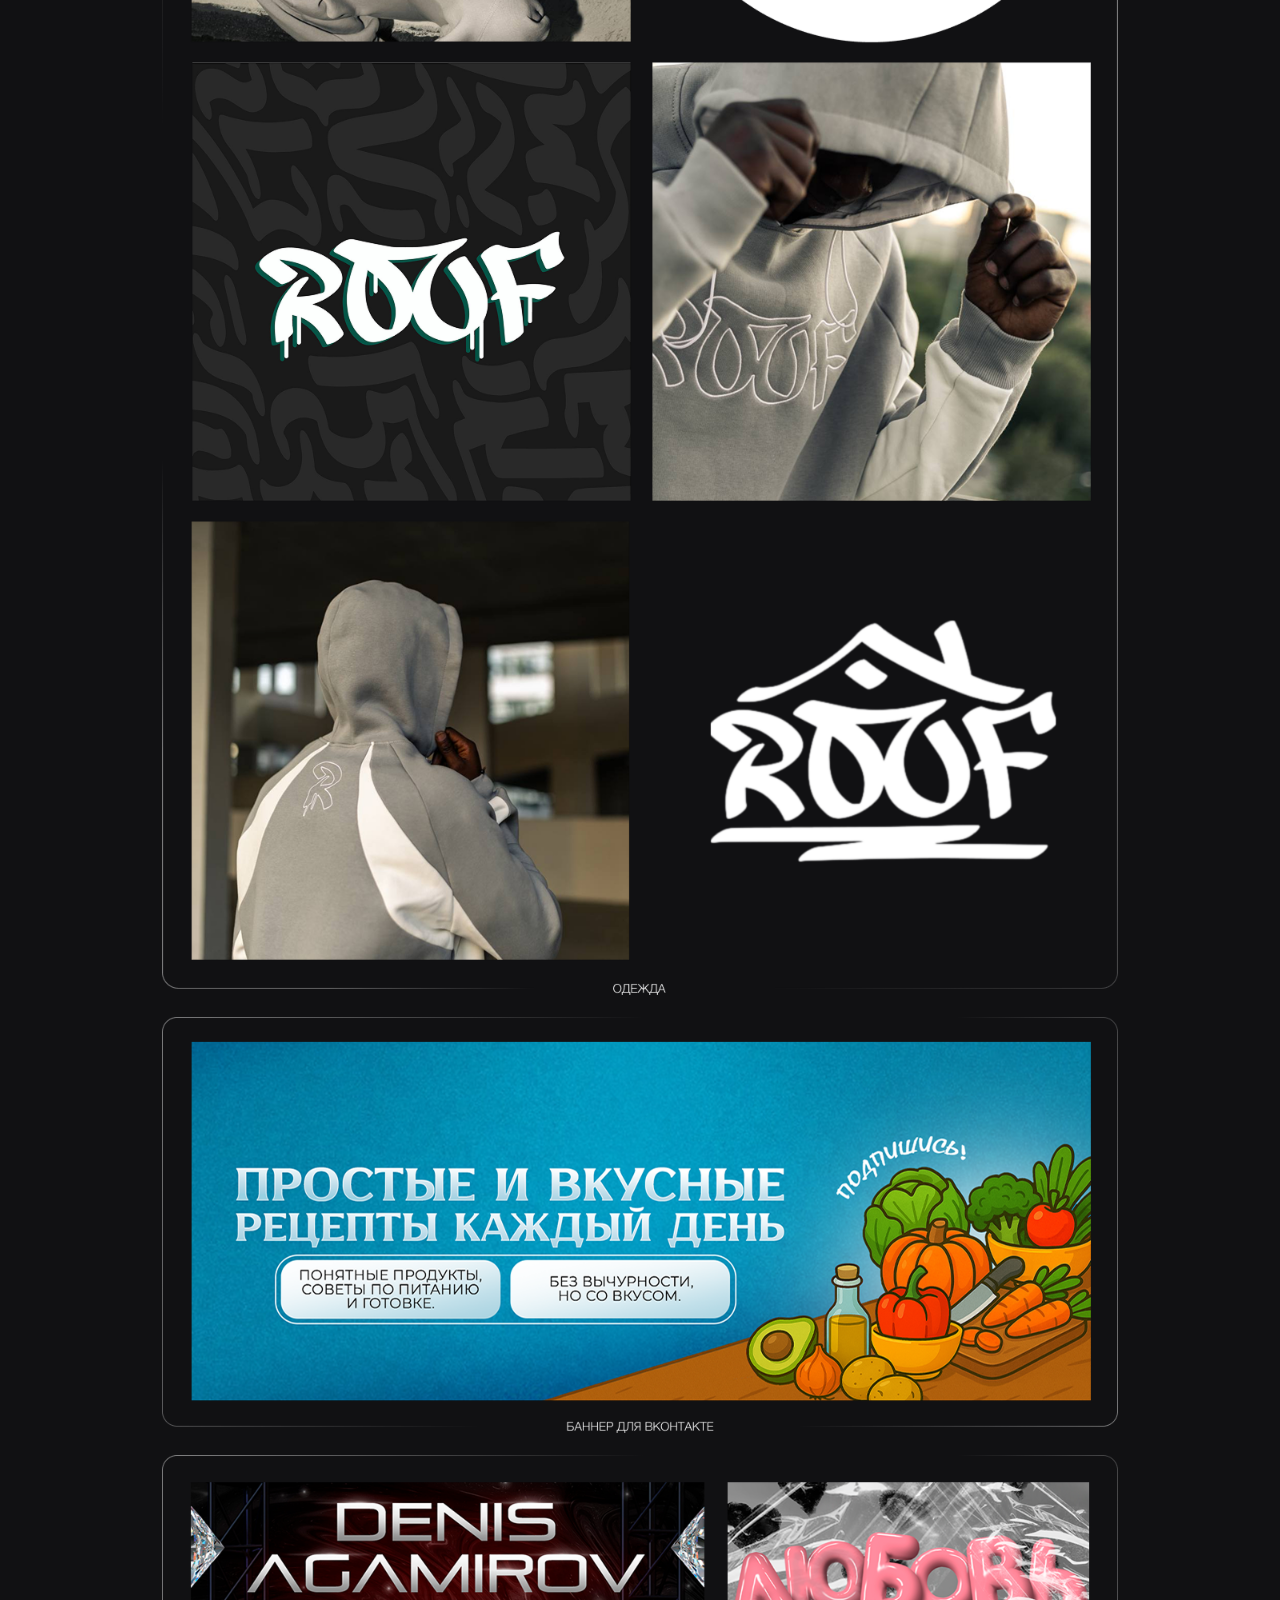
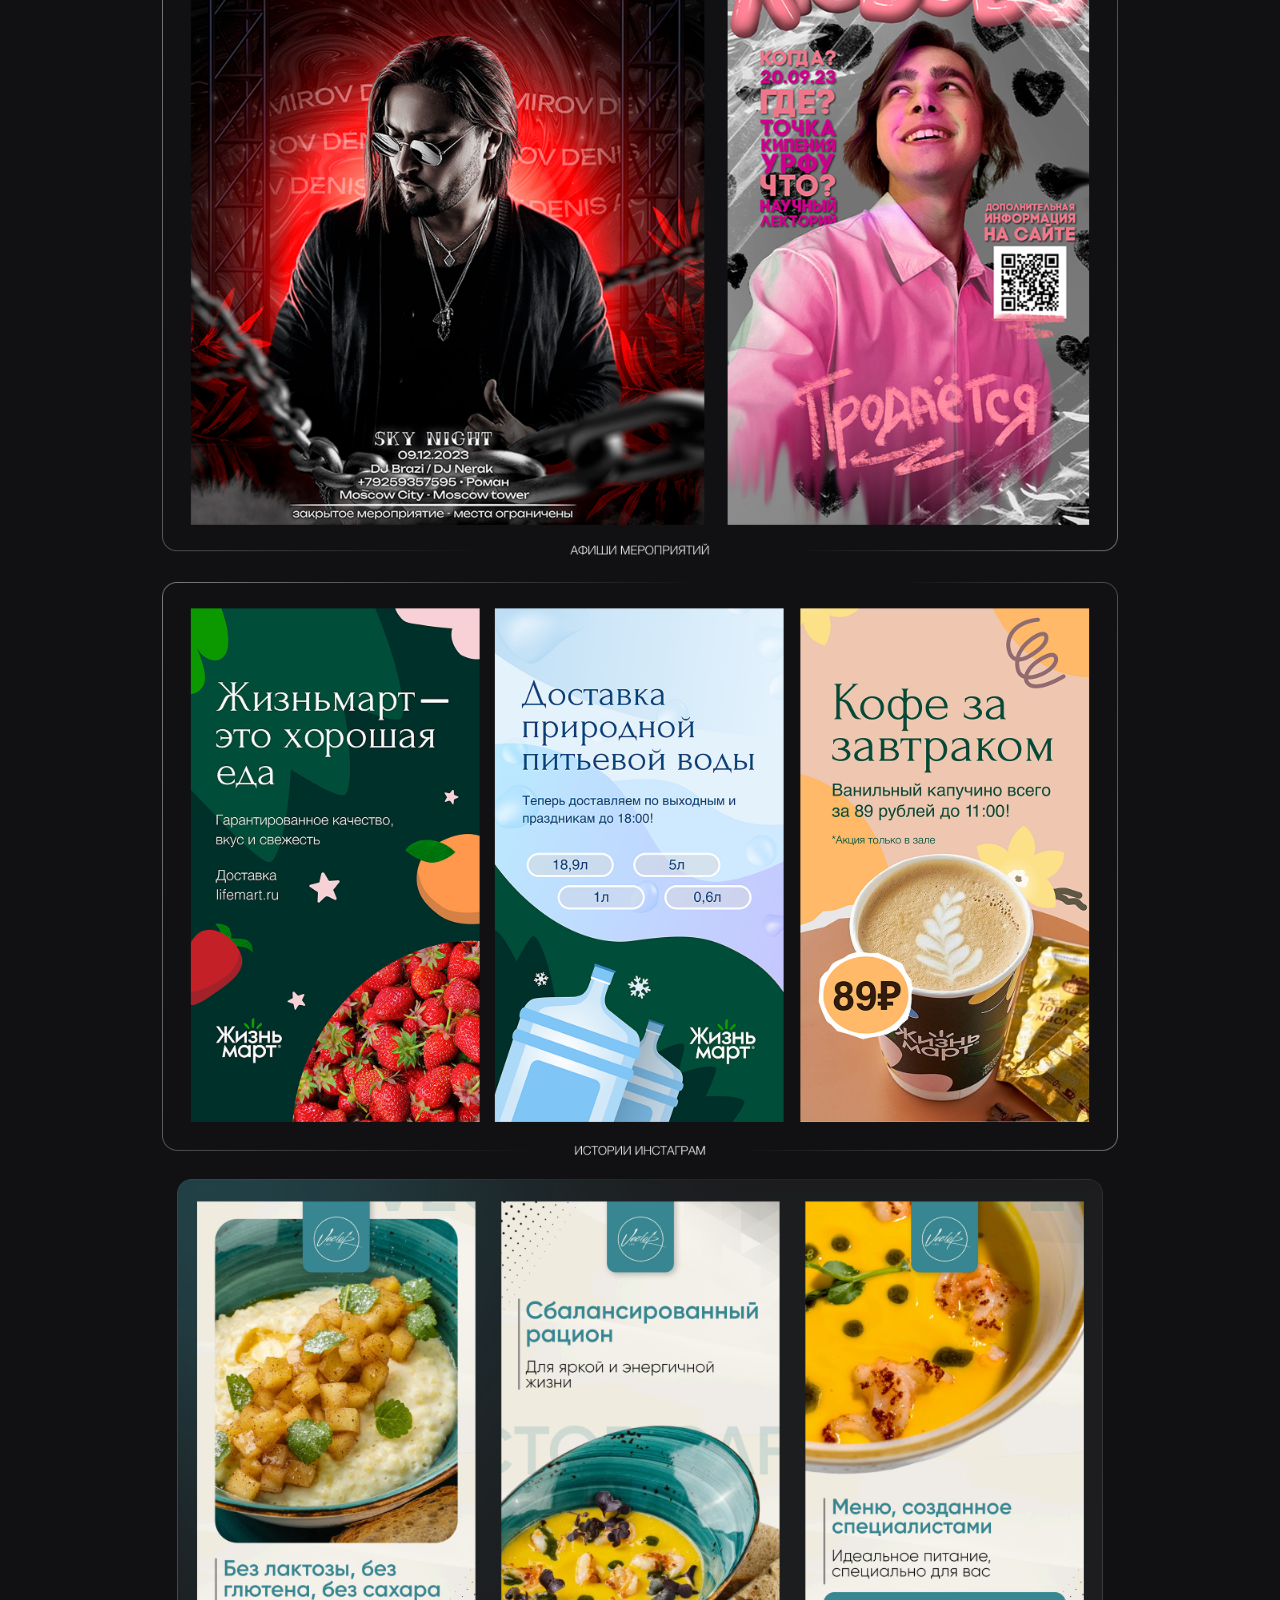
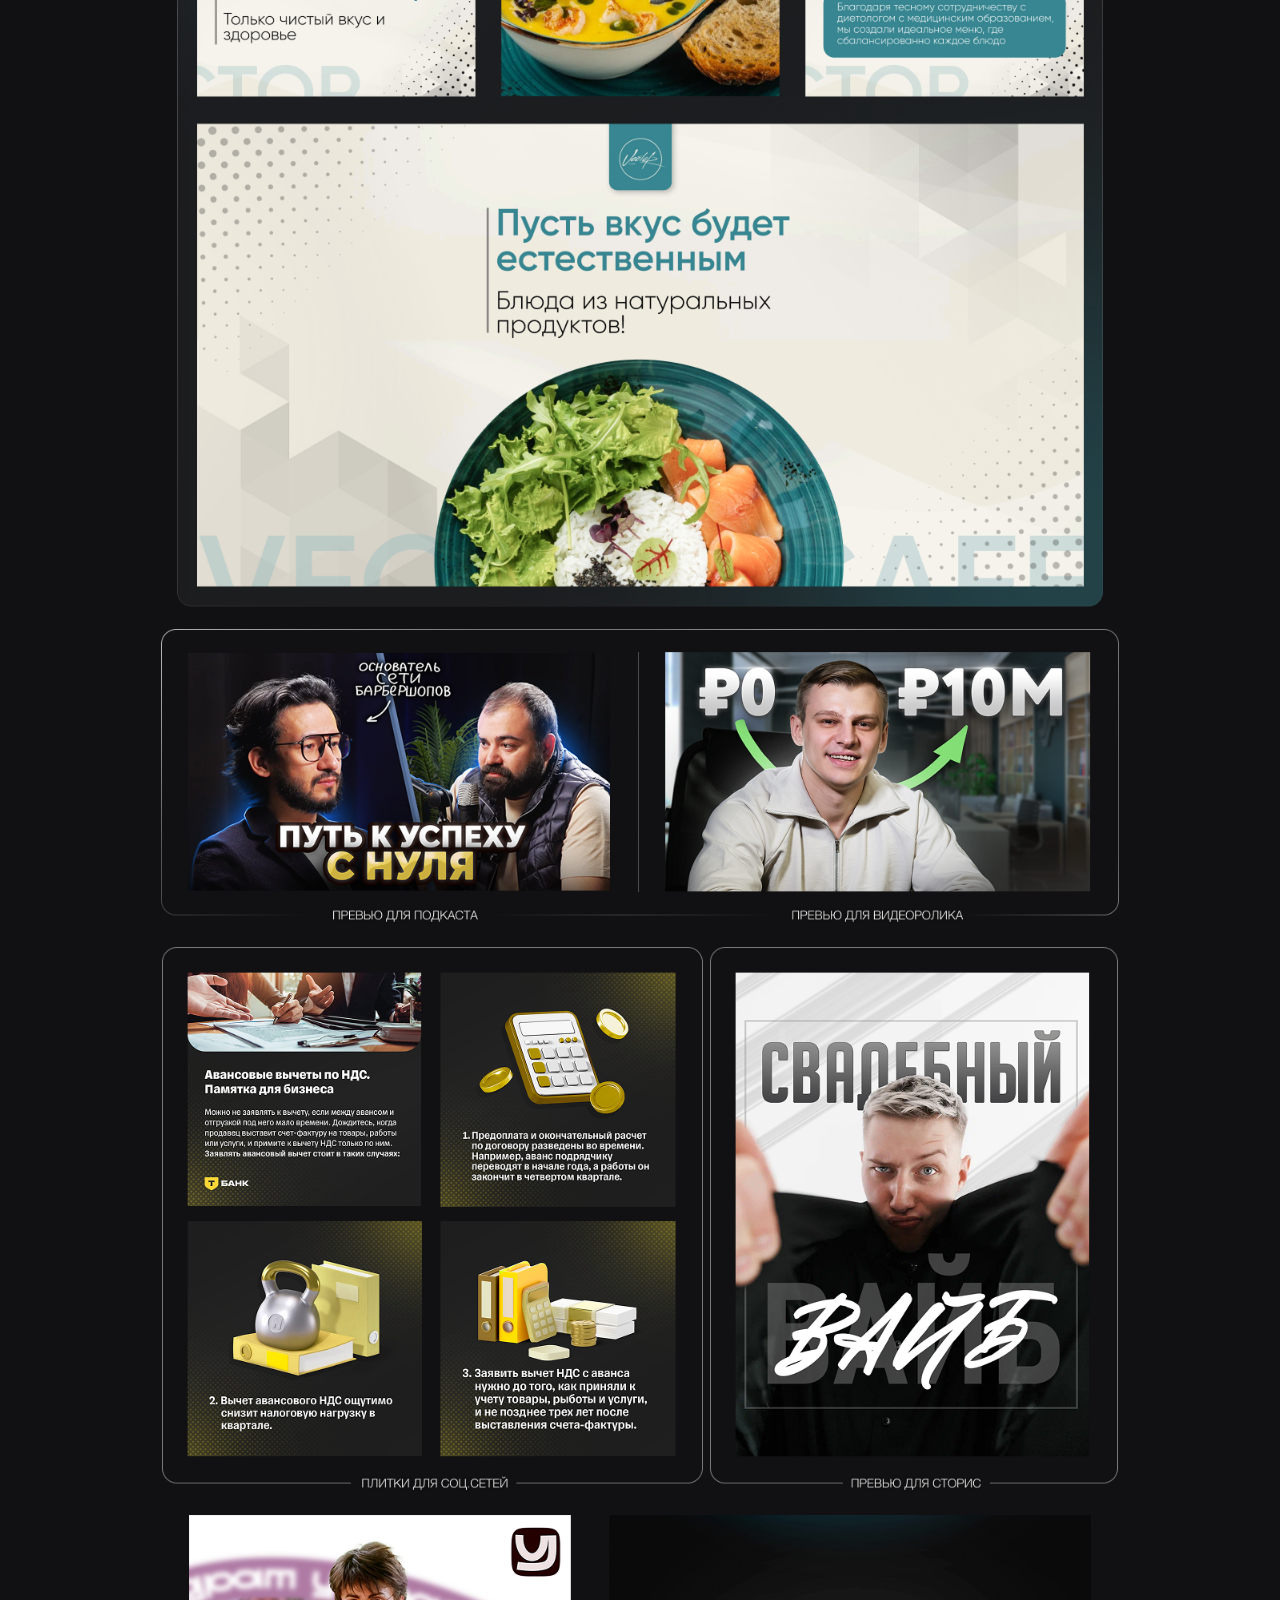
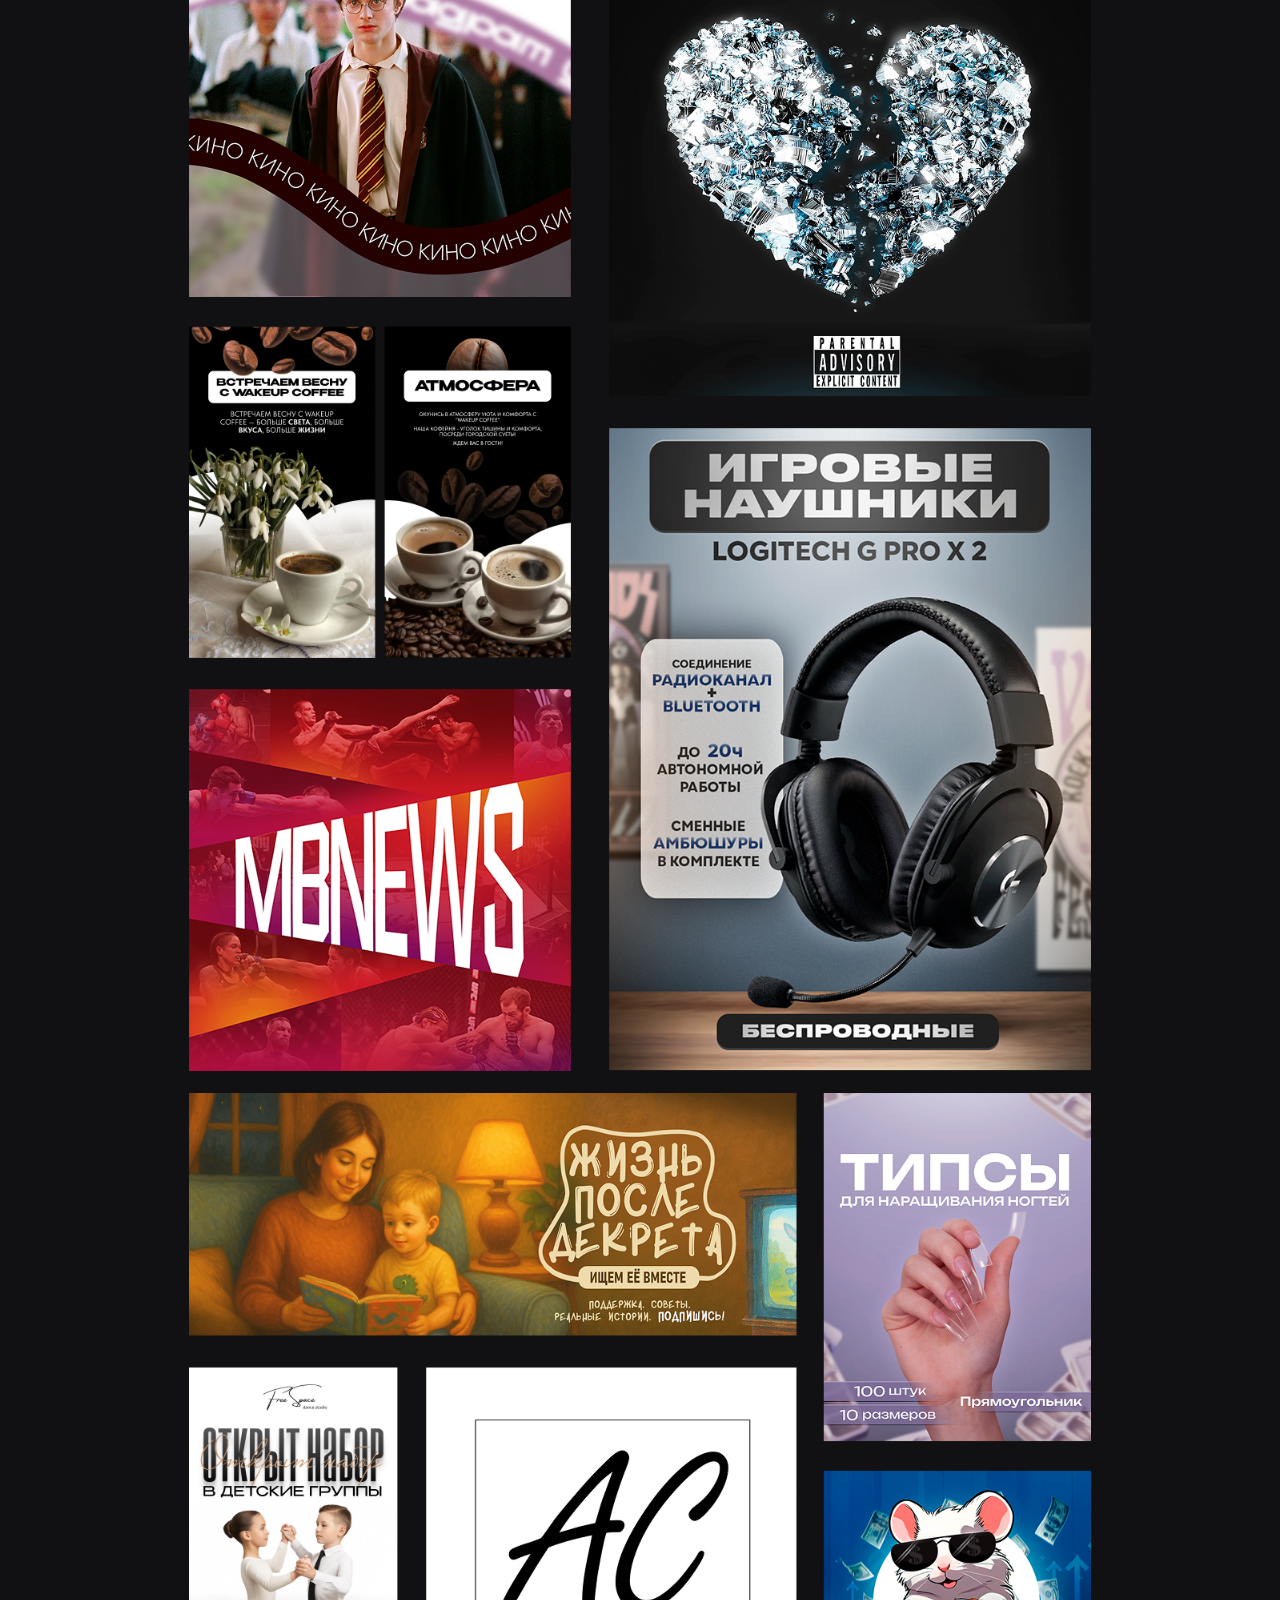
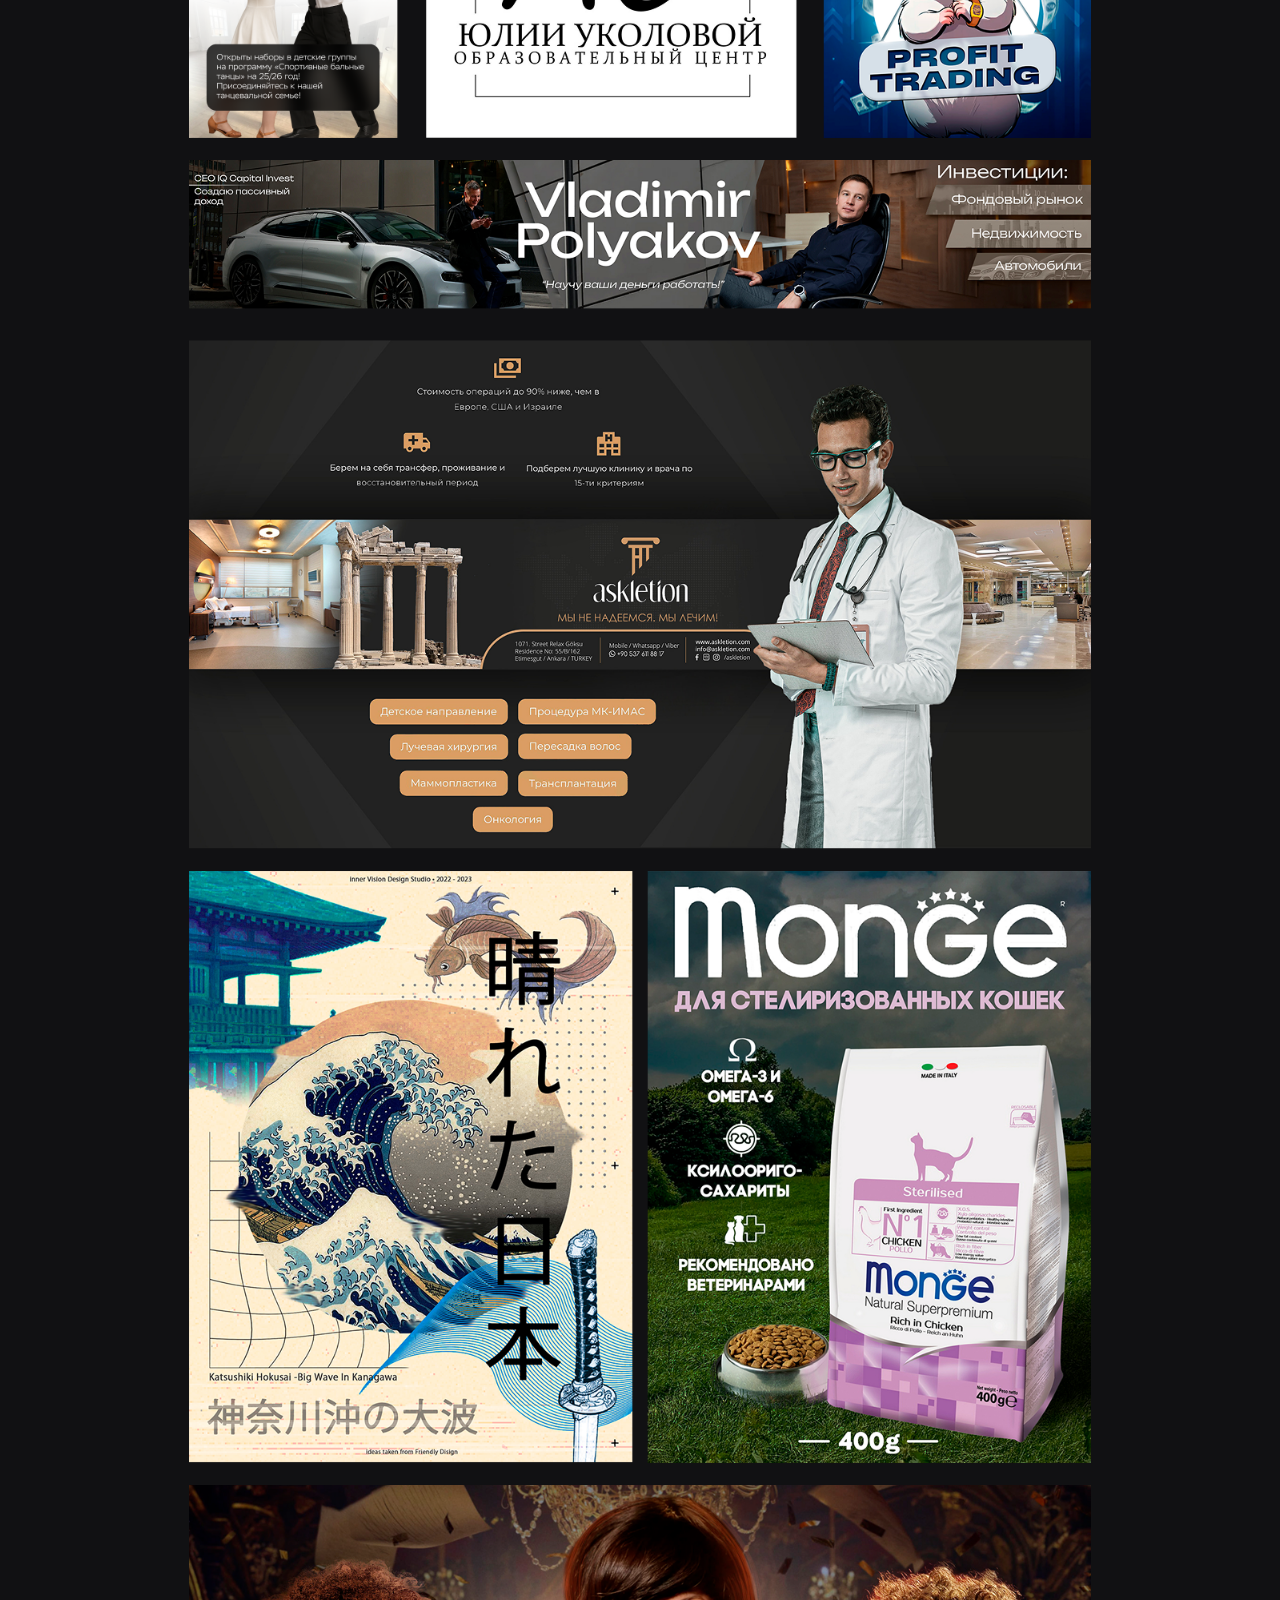
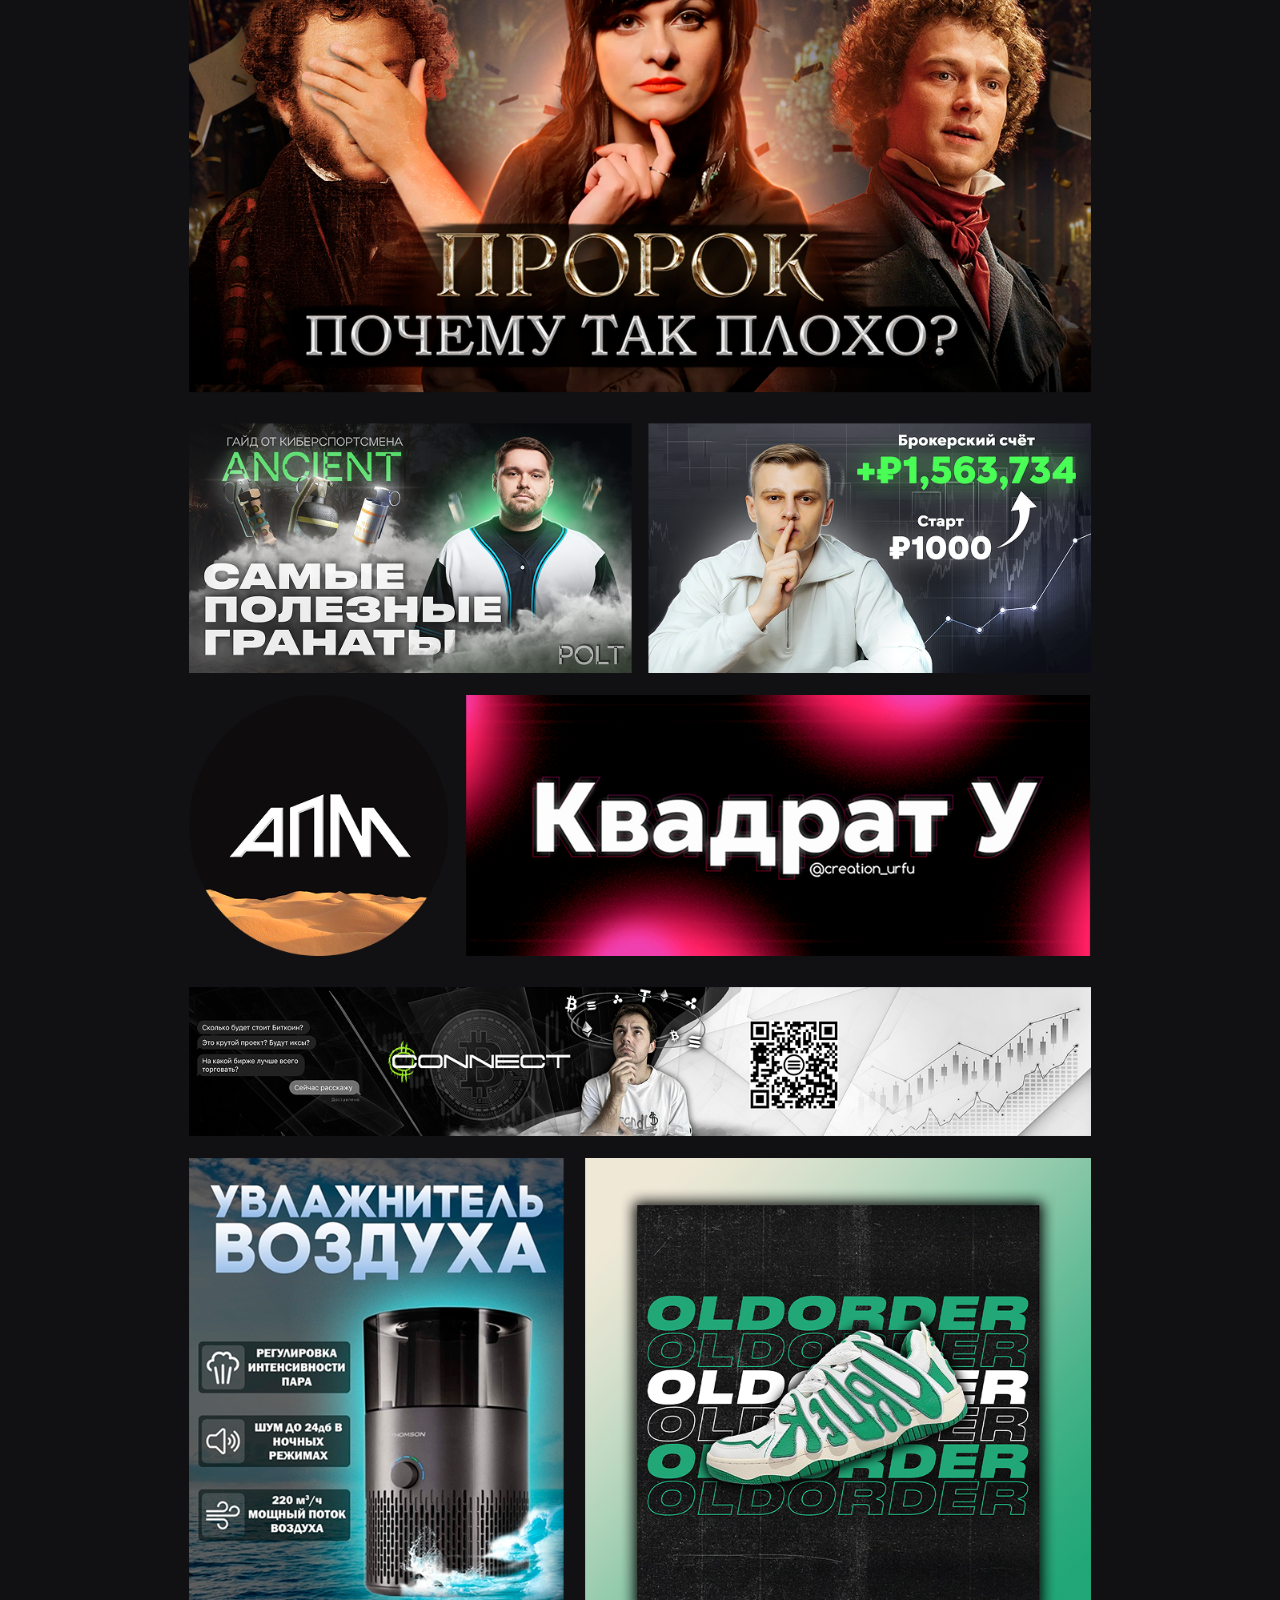
==== commit 656012b5: "fix: nav-back as bordered button, gap from logo" ====
--- a/portfolio.html
+++ b/portfolio.html
@@ -25,15 +25,15 @@
 
 nav {
   position: fixed; top: 0; left: 0; right: 0; z-index: 100;
-  padding: 1.25rem 3rem; display: flex; align-items: center; justify-content: space-between;
+  padding: 1.25rem 3rem; display: flex; align-items: center; justify-content: space-between; gap: 2rem;
   background: rgba(17,17,19,.96); backdrop-filter: blur(20px);
   border-bottom: 1px solid rgba(90,180,245,.1);
 }
 .logo { text-decoration: none; }
 .logo-img { height: 30px; display: block; }
 .nav-right { display: flex; gap: 1rem; align-items: center; }
-.nav-back { color: var(--muted); text-decoration: none; font-size: .72rem; letter-spacing: .1em; text-transform: uppercase; font-family: var(--font-d); transition: color .2s; }
-.nav-back:hover { color: var(--text); }
+.nav-back { color: var(--text); text-decoration: none; font-family: var(--font-d); font-weight: 700; font-size: .68rem; letter-spacing: .08em; text-transform: uppercase; padding: .7rem 1.4rem; border: 1px solid rgba(90,180,245,.3); transition: border-color .2s, color .2s; }
+.nav-back:hover { border-color: var(--accent); color: var(--accent); }
 .nav-cta { background: var(--accent); color: #fff; font-family: var(--font-d); font-weight: 700; font-size: .68rem; letter-spacing: .08em; text-transform: uppercase; padding: .7rem 1.4rem; border: none; cursor: none; text-decoration: none; transition: transform .2s, box-shadow .2s; }
 .nav-cta:hover { transform: translateY(-2px); box-shadow: 0 8px 30px rgba(90,180,245,.3); }
 
@@ -43,7 +43,7 @@
 .hero-lbl::before, .hero-lbl::after { content: ''; width: 28px; height: 1px; background: var(--accent); }
 .hero-title { font-family: var(--font-d); font-weight: 900; font-size: clamp(2rem,4vw,4rem); line-height: 1; letter-spacing: -.04em; margin-bottom: .5rem; }
 .hero-title em { font-style: normal; color: var(--accent); }
-.hero-sub { color: var(--muted); font-size: .88rem; }
+.hero-sub { color: var(--muted); font-size: .88rem; padding: 0 30px; box-sizing: border-box; max-width: 100%; }
 
 /* FEED */
 .feed {
@@ -74,8 +74,9 @@
 .divider {
   display: flex;
   justify-content: center;
-  padding: 1.5rem 0;
+  padding: 1.5rem 30px;
   width: 100%;
+  box-sizing: border-box;
 }
 .divider svg {
   max-width: 900px;
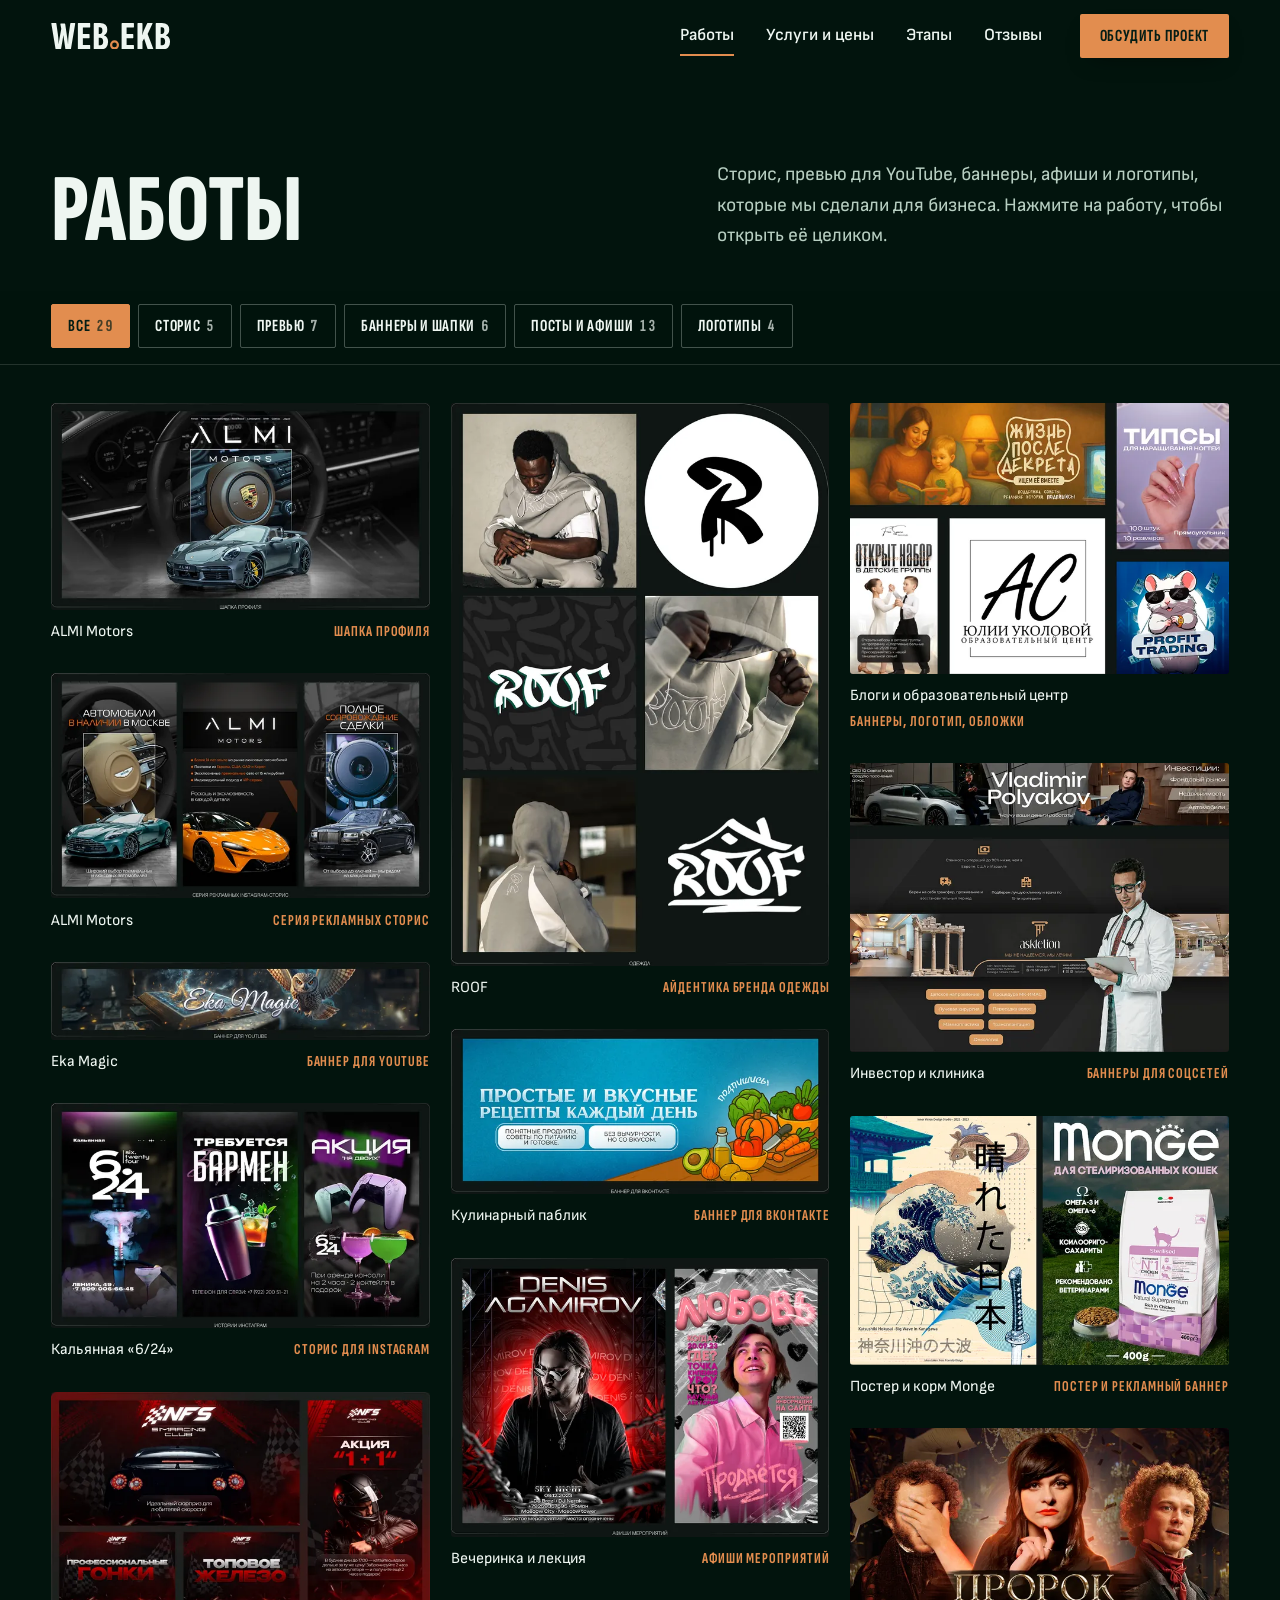
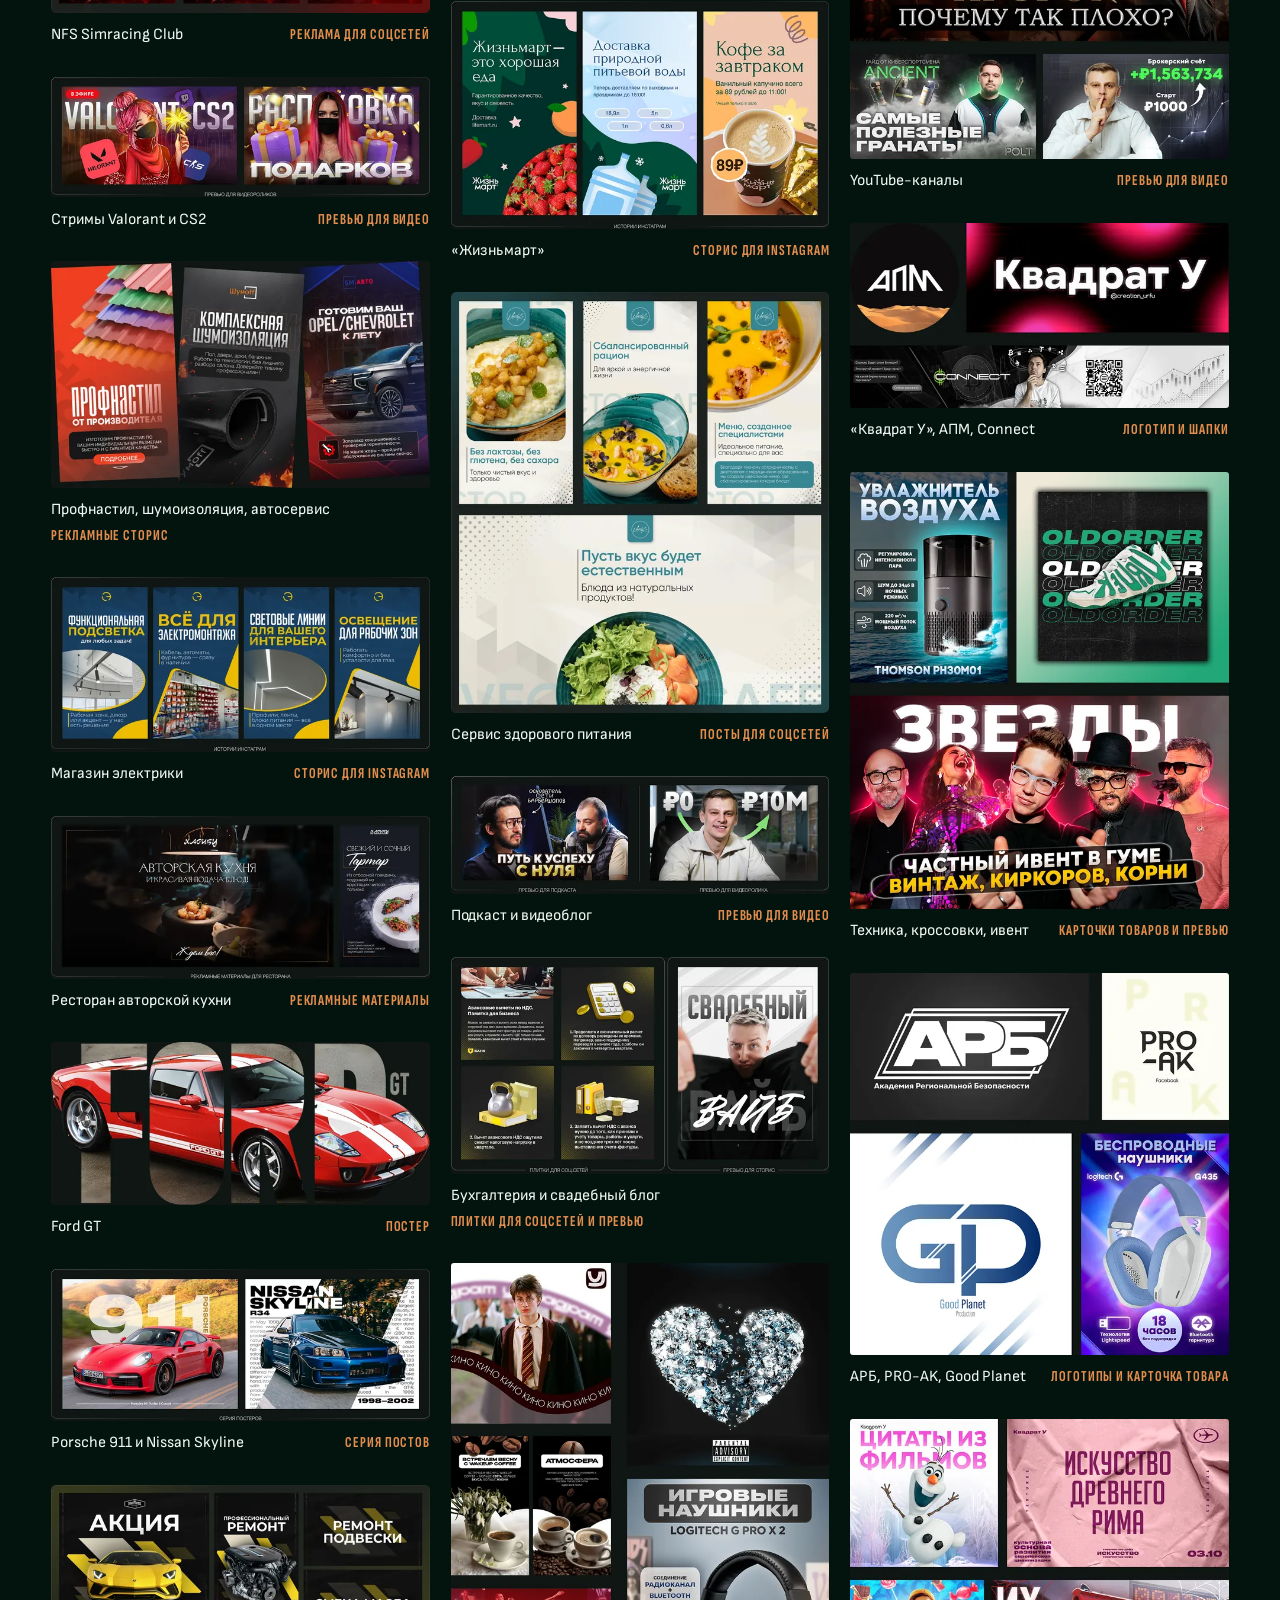
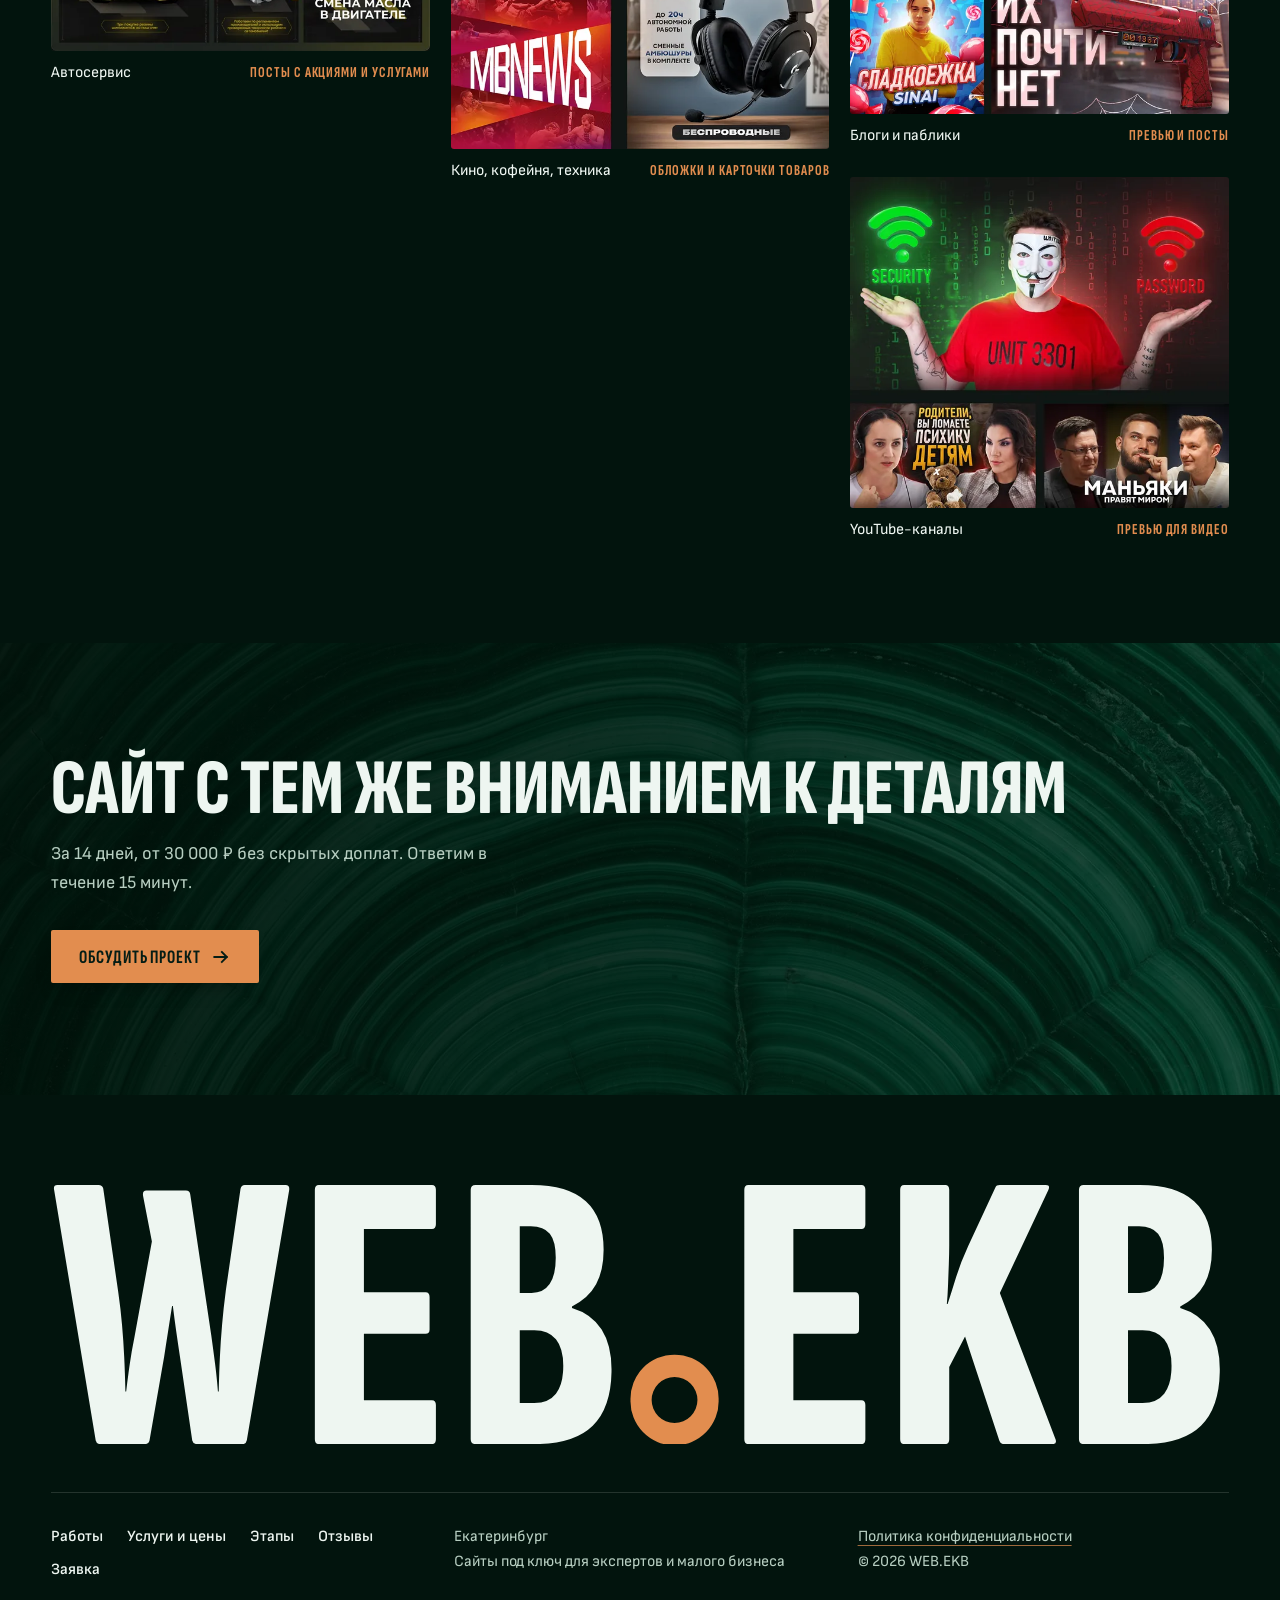
==== commit 2919308b: "Редизайн сайта: «Уральская мастерская» Полностью новый дизайн: малахитовая дверь с медным ключом на " ====
--- a/portfolio.html
+++ b/portfolio.html
@@ -1,208 +1,318 @@
-<!DOCTYPE html>
+<!doctype html>
 <html lang="ru">
 <head>
-<meta charset="UTF-8">
-<meta name="viewport" content="width=device-width, initial-scale=1.0">
-<title>Портфолио — WEB.EKB</title>
-<link rel="icon" type="image/svg+xml" href="favicon.svg">
-<link rel="preconnect" href="https://fonts.googleapis.com">
-<link href="https://fonts.googleapis.com/css2?family=Unbounded:wght@300;400;700;900&family=Onest:wght@300;400;500&display=swap" rel="stylesheet">
-<style>
-*, *::before, *::after { box-sizing: border-box; margin: 0; padding: 0; }
-:root {
-  --bg: #111113;
-  --accent: #5ab4f5;
-  --text: #f0ede8;
-  --muted: rgba(255,255,255,0.32);
-  --font-d: 'Unbounded', sans-serif;
-  --font-b: 'Onest', sans-serif;
-}
-html { scroll-behavior: smooth; }
-body { background: var(--bg); color: var(--text); font-family: var(--font-b); font-weight: 300; overflow-x: hidden; cursor: none; }
-
-.cursor { position: fixed; width: 12px; height: 12px; background: var(--accent); border-radius: 50%; pointer-events: none; z-index: 9999; transform: translate(-50%,-50%); mix-blend-mode: difference; }
-.cursor-ring { position: fixed; width: 40px; height: 40px; border: 1px solid var(--accent); border-radius: 50%; pointer-events: none; z-index: 9998; transform: translate(-50%,-50%); opacity: 0.4; }
-
-nav {
-  position: fixed; top: 0; left: 0; right: 0; z-index: 100;
-  padding: 1.25rem 3rem; display: flex; align-items: center; justify-content: space-between; gap: 2rem;
-  background: rgba(17,17,19,.96); backdrop-filter: blur(20px);
-  border-bottom: 1px solid rgba(90,180,245,.1);
-}
-.logo { text-decoration: none; }
-.logo-img { height: 30px; display: block; }
-.nav-right { display: flex; gap: 1rem; align-items: center; }
-.nav-back { color: var(--text); text-decoration: none; font-family: var(--font-d); font-weight: 700; font-size: .68rem; letter-spacing: .08em; text-transform: uppercase; padding: .7rem 1.4rem; border: 1px solid rgba(90,180,245,.3); transition: border-color .2s, color .2s; }
-.nav-back:hover { border-color: var(--accent); color: var(--accent); }
-.nav-cta { background: var(--accent); color: #fff; font-family: var(--font-d); font-weight: 700; font-size: .68rem; letter-spacing: .08em; text-transform: uppercase; padding: .7rem 1.4rem; border: none; cursor: none; text-decoration: none; transition: transform .2s, box-shadow .2s; }
-.nav-cta:hover { transform: translateY(-2px); box-shadow: 0 8px 30px rgba(90,180,245,.3); }
-
-/* HERO */
-.hero { padding: 7.5rem 0 3rem; text-align: center; }
-.hero-lbl { font-size: .68rem; color: var(--accent); letter-spacing: .15em; text-transform: uppercase; margin-bottom: 1rem; display: flex; align-items: center; justify-content: center; gap: .75rem; }
-.hero-lbl::before, .hero-lbl::after { content: ''; width: 28px; height: 1px; background: var(--accent); }
-.hero-title { font-family: var(--font-d); font-weight: 900; font-size: clamp(2rem,4vw,4rem); line-height: 1; letter-spacing: -.04em; margin-bottom: .5rem; }
-.hero-title em { font-style: normal; color: var(--accent); }
-.hero-sub { color: var(--muted); font-size: .88rem; padding: 0 30px; box-sizing: border-box; max-width: 100%; }
-
-/* FEED */
-.feed {
-  display: flex;
-  flex-direction: column;
-  align-items: center;
-  padding: 3rem 1rem 6rem;
-  gap: 22px;
-  overflow-x: hidden;
-}
-
-.row {
-  display: flex;
-  justify-content: center;
-  width: 100%;
-  overflow: hidden;
-}
-.row img {
-  display: block;
-  cursor: none;
-  transition: opacity .2s;
-  max-width: 100%;
-  height: auto;
-}
-.row img:hover { opacity: .92; }
-
-/* SVG divider */
-.divider {
-  display: flex;
-  justify-content: center;
-  padding: 1.5rem 30px;
-  width: 100%;
-  box-sizing: border-box;
-}
-.divider svg {
-  max-width: 900px;
-  width: 100%;
-  height: auto;
-}
-
-/* CTA */
-.cta { text-align: center; padding: 5rem 2rem 6rem; background: #0f1018; border-top: 1px solid rgba(90,180,245,.08); }
-.cta h2 { font-family: var(--font-d); font-weight: 900; font-size: clamp(1.8rem,4vw,3.5rem); letter-spacing: -.04em; margin-bottom: .75rem; }
-.cta h2 em { font-style: normal; color: var(--accent); }
-.cta p { color: var(--muted); margin-bottom: 2rem; font-size: .9rem; }
-.btn { background: var(--accent); color: #fff; font-family: var(--font-d); font-weight: 700; font-size: .72rem; letter-spacing: .08em; text-transform: uppercase; padding: 1rem 2.5rem; border: none; cursor: none; text-decoration: none; display: inline-block; transition: transform .2s, box-shadow .2s; }
-.btn:hover { transform: translateY(-3px); box-shadow: 0 12px 40px rgba(90,180,245,.35); }
-
-/* LIGHTBOX */
-.lb { position: fixed; inset: 0; z-index: 1000; background: rgba(0,0,0,.96); display: none; align-items: center; justify-content: center; padding: 1.5rem; }
-.lb.on { display: flex; }
-.lb img { max-width: 95vw; max-height: 95vh; object-fit: contain; }
-.lb-x { position: absolute; top: 1.5rem; right: 2rem; font-size: 2.5rem; color: rgba(255,255,255,.35); cursor: none; transition: color .2s; }
-.lb-x:hover { color: var(--text); }
-.lb-p, .lb-n { position: absolute; top: 50%; transform: translateY(-50%); font-size: 3rem; color: rgba(255,255,255,.2); cursor: none; padding: 1rem; user-select: none; transition: color .2s; }
-.lb-p { left: .5rem; } .lb-n { right: .5rem; }
-.lb-p:hover, .lb-n:hover { color: var(--accent); }
-</style>
+<meta charset="utf-8">
+<meta name="viewport" content="width=device-width, initial-scale=1, viewport-fit=cover">
+<title>Работы: сторис, превью, баннеры, логотипы | WEB.EKB</title>
+<meta name="description" content="Портфолио WEB.EKB: рекламные сторис, превью для YouTube, баннеры, афиши и логотипы для бизнеса.">
+<meta name="theme-color" content="#02140d">
+<link rel="icon" href="favicon.svg" type="image/svg+xml">
+<link rel="apple-touch-icon" href="img/apple-touch-icon.png">
+<meta property="og:type" content="website">
+<meta property="og:locale" content="ru_RU">
+<meta property="og:site_name" content="WEB.EKB">
+<meta property="og:title" content="Работы WEB.EKB">
+<meta property="og:description" content="Сторис, превью, баннеры, афиши и логотипы для бизнеса.">
+<meta property="og:image" content="img/og.jpg">
+<meta name="twitter:card" content="summary_large_image">
+<link rel="preload" href="fonts/sofia-sans-xcond-cyrillic.woff2" as="font" type="font/woff2" crossorigin>
+<link rel="preload" href="fonts/sofia-sans-cyrillic.woff2" as="font" type="font/woff2" crossorigin>
+<link rel="stylesheet" href="css/style.css">
+<script>document.documentElement.classList.add('js')</script>
+<script src="js/main.js" defer></script>
+<script src="js/works.js" defer></script>
 </head>
-<body>
-<div class="cursor" id="cur"></div>
-<div class="cursor-ring" id="ring"></div>
-
-<nav>
-  <a href="index.html" class="logo"><img src="logo.svg" class="logo-img" alt="WEB.EKB"></a>
-  <div class="nav-right">
-    <a href="index.html" class="nav-back">← Главная</a>
-    <a href="index.html#contact" class="nav-cta">Оставить заявку</a>
-  </div>
-</nav>
-
-<div class="hero">
-  <div class="hero-lbl">Наши работы</div>
-  <h1 class="hero-title">Примеры<br><em>наших работ</em></h1>
-  <p class="hero-sub">Сайты, баннеры, соцсети — каждый под задачу клиента</p>
-</div>
-
-<div class="feed">
-<div class="row"><img src="img2/1.png" width="956" height="521" alt=""></div>
-<div class="row"><img src="img2/2.png" width="956" height="567" alt=""></div>
-<div class="row"><img src="img2/3.png" width="956" height="196" alt=""></div>
-<div class="row"><img src="img2/4.png" width="956" height="566" alt=""></div>
-<div class="row"><img src="img2/5.png" width="926" height="541" alt=""></div>
-<div class="row"><img src="img2/6.png" width="956" height="305" alt=""></div>
-<div class="divider"><svg width="852" height="70" viewBox="0 0 852 70" fill="none" xmlns="http://www.w3.org/2000/svg">
-<g filter="url(#filter0_d_375_802)">
-<path d="M44.0664 37.6585C81.8654 31.6292 107.905 29.1625 143.107 24.5878C161.465 22.2001 181.236 19.582 201.667 16.8273C216.189 14.8429 231.2 12.8998 245.997 10.6238C257.995 8.60844 270.126 6.23811 282.282 3.93096C286.211 3.22732 290.2 1.91654 295.306 1.434C295.416 1.42557 295.601 1.40279 295.888 1.36265C296.037 1.34265 296.2 1.31761 296.496 1.28722C296.654 1.27339 296.823 1.25178 297.213 1.25176C297.43 1.25937 297.66 1.24349 298.277 1.36605C298.597 1.4485 299.009 1.50009 299.85 2.00155C300.642 2.38562 302.074 4.10921 302.089 5.72686C302.156 6.67023 301.938 7.4632 301.7 8.01557C301.508 8.45906 301.319 8.75113 301.139 9.00378C300.944 9.26898 300.826 9.39727 300.707 9.52675C300.589 9.65354 300.478 9.76084 300.374 9.85636C300.018 10.1786 299.756 10.3594 299.555 10.4983C299.126 10.7869 298.835 10.9479 298.53 11.1161C297.951 11.4304 297.458 11.6664 296.959 11.9C295.983 12.3537 295.044 12.7546 294.117 13.1429C292.267 13.9152 290.454 14.634 288.635 15.35C285.011 16.7738 281.415 18.1586 277.833 19.5526C268.557 23.2335 258.916 25.8704 250.313 28.91C240.532 32.4596 230.612 35.4492 221.181 38.0419C213.776 40.1706 206.566 42.7687 199.575 45.4392C196.533 46.6029 193.49 47.8049 190.433 49.0201C186.346 50.6452 182.249 51.9148 178.362 53.197C175.019 54.3021 171.752 55.4676 168.568 56.7817C168.105 56.9713 167.695 57.1091 167.207 57.2389C166.944 57.304 166.736 57.3654 166.198 57.4387C166.051 57.455 165.886 57.48 165.505 57.4828C165.273 57.4717 165.085 57.5109 164.31 57.3392C164.086 57.2827 163.831 57.2093 163.48 57.0529C163.019 56.8352 162.425 56.5336 161.74 55.7272C160.907 54.8499 160.485 52.9596 160.675 52.0728C160.808 51.0384 161.205 50.3882 161.362 50.1279C161.563 49.803 161.762 49.567 161.904 49.4108C162.02 49.2838 162.124 49.1829 162.217 49.0971C162.419 48.9149 162.516 48.8441 162.62 48.7652C162.84 48.6048 162.926 48.5548 163.043 48.4831C163.229 48.3722 163.345 48.3129 163.451 48.259C181.12 44.1626 194.446 42.831 209.957 40.2873C243.567 35.1681 277.262 30.1817 310.487 25.2251C313.529 24.7717 315.379 24.6007 316.756 24.3955C329.784 22.4543 351.595 19.0815 364.519 17.1383C369.428 16.4007 374.979 15.5628 380.957 14.6533C397.336 12.1017 416.985 9.32349 433.78 6.06629C442.559 4.24645 450.717 2.7589 457.531 1.28223C459.728 0.805719 461.826 0.528177 463.761 0.359575C465.858 0.170772 467.999 0.120181 469.718 0.0126525C469.898 0.000436658 470.114 -0.00847869 470.418 0.0138284C470.67 0.045992 471.398 0.0541859 472.425 0.64994C473.118 1.03276 474.116 2.04022 474.443 3.27228C474.76 4.49631 474.598 5.13248 474.454 5.73775C474.296 6.30519 474.068 6.69357 473.993 6.82343C473.886 7.00573 473.786 7.14931 473.695 7.27063C473.603 7.39173 473.52 7.49029 473.444 7.57554C473.381 7.64579 473.342 7.6868 473.295 7.73504C473.205 7.82707 473.125 7.90199 473.052 7.96759C472.902 8.10007 472.841 8.14678 472.75 8.21847C472.438 8.45648 472.29 8.54435 472.118 8.65298C471.821 8.83667 471.586 8.96583 471.361 9.08746C470.912 9.32892 470.517 9.52432 470.12 9.7173C469.334 10.0978 468.575 10.4433 467.84 10.7701C466.377 11.4204 464.962 12.0164 463.622 12.5687C460.942 13.6714 458.555 14.5986 456.626 15.3161C455.414 15.7657 454.369 16.1375 453.583 16.3959C449.937 17.8269 448.027 18.815 447.085 19.1982C447.074 19.2022 447.063 19.2062 447.052 19.2103C443.997 20.4507 436.204 23.306 434.5 23.9746C434.245 24.0748 435.877 23.6199 431.715 25.1768C431.343 25.3156 431.645 25.0799 428.155 26.426C427.248 26.7774 415.637 31.4344 412.305 32.7277C409.689 33.7442 406.216 35.0795 402.263 36.6005C392.328 40.4235 379.282 45.428 369.034 48.9815C366.097 50.0111 363.408 50.9551 361.108 51.7625C359.051 52.4842 357.89 52.9599 355.712 53.7175C354.591 54.1077 352.87 54.6246 352.527 54.742C351.043 55.28 344.308 57.7944 346.571 56.3985C346.313 56.4817 346.058 56.5633 345.827 56.6368C339.806 58.5703 341.765 58.1889 341.652 58.354C340.354 58.7783 339.182 59.1643 338.163 59.5172C337.659 59.6918 337.185 59.8615 336.783 60.0157C336.585 60.0918 336.404 60.165 336.271 60.2218C336.151 60.2687 336.021 60.3478 336.208 60.2272C336.399 60.0976 336.651 59.9302 337.015 59.5442C337.106 59.4464 337.203 59.3329 337.306 59.1967C337.357 59.1286 337.41 59.0548 337.463 58.9742C337.521 58.8832 337.549 58.8474 337.67 58.6256C338.078 57.928 338.434 56.4626 337.963 55.143C337.756 54.5084 337.376 53.9475 337.092 53.6316C336.886 53.3978 336.683 53.2162 336.497 53.0706C336.123 52.7806 335.818 52.626 335.573 52.5156C335.328 52.4073 335.135 52.346 334.981 52.3023C334.892 52.2773 334.814 52.2582 334.743 52.2425C334.171 52.1292 334.098 52.1556 333.964 52.1442C333.755 52.1391 333.704 52.1456 333.656 52.1475C333.565 52.1533 333.556 52.1561 333.548 52.1574C333.54 52.1598 333.578 52.1567 333.62 52.152C333.707 52.1423 333.824 52.1257 333.94 52.1075C334.176 52.0707 334.426 52.0252 334.664 51.9781C335.146 51.8828 335.599 51.7783 336.015 51.6721C337.486 51.2842 338.687 50.9799 339.451 50.6784C351.29 48.1303 362.892 46.0412 374.618 43.8459C401.208 38.9325 427.871 34.1242 454.493 29.3022C454.495 29.2493 454.497 29.1963 454.5 29.1434C465.816 27.2938 469.645 26.2419 476.144 25.3631C480.086 24.578 484.081 23.7827 488.034 22.9942C493.5 22.0078 498.978 21.0165 504.408 20.0283C517.164 17.6786 529.894 15.4525 542.425 12.8292C549.25 11.4134 555.989 10.1906 562.617 8.75956C574.256 6.26488 585.992 4.48651 597.267 2.33146C601.271 1.6023 604.638 0.412692 610.105 0.0951779C610.251 0.0948003 610.403 0.0978367 610.568 0.107062C610.741 0.118404 610.873 0.124272 611.2 0.173557C611.348 0.197014 611.509 0.228025 611.692 0.274204C611.886 0.327143 612.031 0.355881 612.456 0.53244C612.833 0.696848 613.301 0.942853 613.809 1.4073C614.319 1.81581 615.184 3.09728 615.274 4.26176C615.31 4.55323 615.316 4.8367 615.3 5.10092C615.287 5.31639 615.262 5.5058 615.228 5.68889C615.159 6.05279 615.057 6.36127 614.95 6.62202C614.738 7.13669 614.47 7.51311 614.363 7.65752C614.089 8.02842 613.824 8.28587 613.658 8.4387C613.356 8.71594 613.078 8.91717 612.906 9.03804C612.146 9.55947 611.633 9.81864 611.126 10.0891C610.095 10.625 609.171 11.0524 608.226 11.4826C606.359 12.3274 604.508 13.1131 602.676 13.8821C598.999 15.4229 595.343 16.9074 591.715 18.4089C580.353 23.1669 568.239 27.2353 557.155 31.02C547.837 34.6584 538.265 37.8193 529.042 40.9386C520.682 43.8747 512.06 47.0682 504.103 50.3786C500.926 51.7786 497.662 53.5755 494.093 55.2563C493.508 55.5246 493.072 55.6809 492.427 55.8457C492.236 55.8883 492.127 55.9289 491.618 55.9917C491.553 55.9987 491.463 56.0076 491.34 56.0142C491.229 56.0191 491.059 56.0299 490.75 56.0098C490.626 55.9993 490.345 55.9849 489.9 55.872C489.788 55.8429 489.664 55.8064 489.523 55.7572C489.453 55.7325 489.379 55.7046 489.301 55.6725C489.186 55.6257 489.032 55.556 488.878 55.4736C488.284 55.1568 487.288 54.4528 486.744 53.0614C486.15 51.5748 486.542 50.0448 486.917 49.3458C486.964 49.2508 487.012 49.1633 487.059 49.0822C487.087 49.0343 487.113 48.9914 487.139 48.9489C487.192 48.8646 487.244 48.7878 487.294 48.7171C487.395 48.5759 487.49 48.4593 487.577 48.3588C487.753 48.1585 487.9 48.0208 488.027 47.9102C488.145 47.8083 488.188 47.7753 488.259 47.7207C488.519 47.524 488.674 47.4368 488.765 47.3826C488.864 47.3245 488.96 47.2745 489.008 47.25C489.124 47.191 489.213 47.1504 489.275 47.1224C489.752 46.917 489.892 46.882 490.103 46.8084C502.194 42.841 514.252 41.2879 525.993 39.0398C532.856 37.7916 539.645 36.7995 546.426 35.8036C550.722 35.1775 551.813 35.1368 558.878 34.1148C561.647 33.712 564.837 33.2314 568.195 32.6852C574.341 31.7017 581.004 30.4581 587.571 29.1057C588.913 28.8366 590.33 28.5556 591.844 28.2607C600.43 26.5925 611.283 24.6116 619.768 22.9695C622.016 22.5349 623.622 22.1464 623.882 22.0956C625.09 21.8588 625.386 21.875 626.221 21.7375C626.416 21.7052 626.638 21.665 626.903 21.6125C628.62 21.2715 630.687 20.7677 632.672 20.362C640.054 18.8325 648.304 17.083 649.307 16.9511C649.612 16.8966 649.898 16.8466 650.174 16.7994C653.971 16.1438 654.882 16.0439 655.229 15.9824C660.248 15.0121 658.35 15.2787 659.602 15.0354C664.917 13.9874 669.021 13.2608 675.305 12.0449C676.7 11.7769 678.193 11.4761 679.83 11.1285C679.597 11.2634 679.378 11.3958 679.15 11.5297C686 10.303 681.439 10.9102 682.831 10.6056C683.398 10.5012 698.14 7.66236 699.33 7.45334C703.352 6.71714 703.553 6.84311 703.917 6.77998C704.125 6.75354 704.733 6.62839 705.971 6.50001C709.28 6.22601 715.927 5.32502 720.084 4.74433C721.583 4.56095 722.423 4.52657 722.722 4.53895C722.872 4.55194 722.85 4.58092 722.728 4.61827C722.045 4.75989 719.616 5.19578 720.6 5.09073C720.696 5.08307 721.536 4.95501 722.748 4.85133C724.009 4.84375 725.34 4.18052 728.473 4.80914C728.882 4.93119 729.34 5.08616 729.955 5.5664C730.653 6.09081 731.28 7.14042 731.402 8.02864C731.478 8.46845 731.465 8.90011 731.428 9.19257C731.395 9.45874 731.342 9.6859 731.283 9.88206C731.224 10.0772 731.158 10.2476 731.096 10.3858C731.047 10.4968 730.998 10.5952 730.95 10.6845C730.748 11.0528 730.61 11.2266 730.492 11.381C730.365 11.5416 730.278 11.6381 730.196 11.7279C729.866 12.0799 729.692 12.218 729.584 12.3084C729.359 12.4868 729.431 12.4101 729.688 12.1565C729.837 12.0046 730.014 11.8422 730.344 11.4372C730.523 11.1822 730.744 11.0212 731.121 10.0793C731.219 9.79702 731.312 9.48998 731.352 8.99278C731.396 8.43042 731.312 7.67185 730.951 6.95427C730.612 6.23728 729.939 5.62837 729.538 5.39118C729.125 5.13111 728.755 4.99503 728.446 4.90843C726.588 4.47865 725.662 4.73236 724.887 4.77616C724.148 4.85783 723.714 4.91836 723.735 4.92514C723.751 4.92908 724.115 4.89592 724.788 4.84166C725.523 4.83819 726.257 4.54817 728.409 5.04014C728.82 5.16966 729.251 5.29132 729.93 5.86036C730.654 6.44858 731.197 7.61771 731.21 8.48958C731.194 10.1594 730.755 10.4493 730.59 10.8177C730.202 11.4104 729.981 11.5962 729.774 11.8104C729.372 12.1993 729.073 12.4322 728.782 12.6592C728.208 13.1008 727.722 13.4323 727.327 13.6969C726.542 14.2164 726.153 14.4356 726.575 14.0986C726.772 13.9357 727.206 13.6185 727.856 13.1227C728.175 12.8777 728.553 12.588 729.004 12.1995C729.237 11.9951 729.477 11.7911 729.83 11.4048C729.917 11.308 730.015 11.1956 730.138 11.0336C730.247 10.8872 730.406 10.6712 730.579 10.3186C730.709 9.92757 731.205 9.36627 730.809 7.68441C730.597 6.92032 729.995 6.17822 729.471 5.8292C729.04 5.52687 728.652 5.38251 728.338 5.29362C726.686 4.89901 725.864 5.09069 725.001 5.13739C724.171 5.2151 723.445 5.30812 722.79 5.35854C718.994 5.73081 715.895 6.30188 714.653 6.46034C714.222 6.52744 715.055 6.55734 714.674 6.61403C714.162 6.68944 710.632 7.17762 706.063 7.56692C696.345 9.02135 684.039 11.693 683.066 11.78C684.532 11.4383 685.998 11.0938 687.468 10.7463C685.502 11.117 683.532 11.4846 681.563 11.8466C684.35 11.2725 687.135 10.6876 689.923 10.0963C686.837 10.3064 679.458 11.8869 675.448 12.8369C673.909 13.2032 672.872 13.4973 672.741 13.5956C672.64 13.6756 674.506 13.4319 675.543 13.363C676.252 13.3152 676.568 13.3423 675.586 13.5959C675.11 13.7183 674.339 13.8925 673.168 14.1445C673.982 14.0139 674.798 13.8862 675.616 13.7616C675.901 13.7182 676.185 13.6749 676.467 13.6318C678.693 13.1743 680.91 12.7104 683.139 12.2379C681.648 12.4859 680.15 12.7324 678.657 12.9745C679.206 12.8361 679.733 12.7011 680.281 12.5619C684.446 11.7279 688.603 10.868 692.769 9.99908C694.924 9.60865 694.495 9.80198 695.98 9.53598C701.466 8.55778 704.217 8.06792 706.091 7.88992C709.74 7.5275 706.313 7.81952 714.743 6.81872C716.458 6.64753 718.165 6.4377 719.946 6.23631C719.64 6.17464 720.686 5.94781 722.822 5.74314C723.342 5.69879 723.967 5.62144 724.754 5.53771C725.593 5.49699 726.338 5.22748 728.241 5.6446C728.617 5.76829 728.985 5.84743 729.637 6.4379C730.288 7.02392 730.65 8.10631 730.593 8.81574C730.56 9.47459 730.406 9.81086 730.291 10.0807C730.189 10.3023 730.087 10.4714 729.991 10.6157C729.671 11.0813 729.447 11.2881 729.262 11.4764C728.877 11.8528 728.56 12.1128 728.232 12.3789C727.6 12.887 726.971 13.3512 726.338 13.8131C726.966 13.2733 727.582 12.7361 728.245 12.1036C725.112 14.5591 720.995 17.0697 717.223 19.5891C710.656 23.8732 704.745 26.3658 707.865 25.1809C705.854 26.1609 703.824 27.0823 701.784 27.9606C700.102 28.7947 698.409 29.5995 696.711 30.3818C694.322 31.3663 691.919 32.3074 689.526 33.2217C689.502 33.1905 689.477 33.1592 689.452 33.128C691.363 32.3905 693.266 31.6423 695.176 30.8631C693.703 31.3388 692.227 31.7996 690.754 32.2493C689.353 32.8164 687.959 33.3703 686.559 33.9266C692.5 31.7737 684.747 34.9094 683.028 35.7727C682.854 35.845 682.691 35.9134 682.539 35.9779C678.125 37.8839 675.1 39.1739 673.496 39.8515C673.139 40.0079 671.029 41.0239 669.118 41.8077C667.001 42.6855 665.267 43.4231 667.085 42.4511C663.389 43.9593 659.883 45.7235 655.821 47.2733C654.957 47.5937 654.077 47.9715 653.172 48.3774C652.449 48.6801 651.71 49.0005 650.95 49.3222C650.887 49.3475 650.834 49.3739 650.928 49.3253C650.95 49.3131 650.996 49.2893 651.073 49.2405C651.143 49.1896 651.271 49.1365 651.585 48.8202C651.624 48.7797 651.665 48.7341 651.709 48.6817C651.75 48.6321 651.804 48.5682 651.891 48.4399C652.048 48.2028 652.242 47.8518 652.335 47.3313C652.578 46.1828 651.864 44.9945 651.353 44.6266C650.766 44.1753 650.682 44.2184 650.521 44.1392C650.377 44.0858 650.27 44.058 650.185 44.0381C649.733 43.9518 649.822 43.9929 649.798 43.9852C649.802 43.9864 649.841 43.9875 649.886 43.9872C650.083 43.9859 650.338 43.9731 650.618 43.9554C651.158 43.9213 651.734 43.8734 652.297 43.8241C648.119 44.4432 660.334 43.3575 651.359 44.389C650.931 44.4327 650.489 44.4729 650.138 44.4943C649.977 44.5055 649.765 44.5088 649.789 44.5083C649.797 44.5089 649.81 44.5093 649.855 44.5142C649.916 44.5241 649.903 44.5113 650.14 44.5696C650.255 44.6037 650.371 44.6303 650.633 44.769C650.84 44.8863 651.145 45.0792 651.437 45.4992C651.729 45.895 651.931 46.6147 651.822 47.1996C651.728 47.7718 651.486 48.1078 651.35 48.2853C651.251 48.4108 651.167 48.4939 651.098 48.5582C650.958 48.6844 650.869 48.7409 650.83 48.7676C650.642 48.8861 650.656 48.8657 650.654 48.8697C650.66 48.8666 650.692 48.8525 650.734 48.8337C653.024 47.8118 654.447 47.22 655.659 46.8224C656.999 46.3697 658.06 45.9588 659.348 45.4101C662.074 44.2391 663.416 43.5029 666.327 42.2996C667.19 41.9447 668.05 41.5996 668.906 41.265C673.748 39.3762 678.068 37.1346 682.295 35.3899C694.097 30.7706 705.75 26.7042 717.041 19.3201C718.153 18.5746 719.273 17.8315 720.416 17.0741C723.867 14.6712 726.504 13.3596 729.425 10.3455C729.573 10.0702 729.892 9.86738 729.978 8.73121C730.016 8.09803 729.637 7.21416 729.121 6.79968C728.641 6.39697 728.351 6.32416 728.076 6.23611C727.07 5.98961 726.889 6.05104 726.79 6.01532C726.713 5.99822 726.829 5.98607 726.877 5.97412C727.033 5.97103 726.512 5.82422 724.597 6.05417C723.888 6.13811 723.333 6.21176 722.865 6.25979C720.09 6.58245 719.42 6.83261 718.513 6.95604C717.848 7.05697 715.748 7.27246 713.839 7.5166C711.483 7.82231 708.796 8.11665 706.131 8.35749C699.427 9.31061 693.821 10.665 692.971 10.7813C692.154 10.9382 682.647 12.7533 675.655 13.9782C671.719 14.6745 668.607 15.2999 668.222 15.3685C667.654 15.4752 668.747 14.855 663.909 16.2638C662.377 16.5857 660.849 16.9069 659.321 17.2223C659.554 17.0971 659.786 16.9718 660.018 16.8466C653.595 18.3469 653.334 18.3414 650.531 18.8257C649.383 19.0196 647.818 19.2943 645.293 19.8113C639.621 20.9859 633.336 22.3639 626.614 23.7009C615.686 25.8802 603.701 28.1177 592.26 30.3655C584.532 31.9141 577.212 33.3774 570.423 34.4274C569.741 34.537 569.118 34.6377 568.517 34.7355C564.699 35.3519 562.519 35.7404 557.217 36.5146C551.537 37.3261 536.625 39.251 539.913 39.1533C533.115 40.0038 529.385 40.717 526.412 41.3209C523.843 41.8451 521.861 42.237 518.89 42.6023C518.14 42.7892 517.388 42.9762 516.629 43.1651C509.746 44.2049 507.647 44.7037 500.156 46.4495C496.937 47.2725 500.578 46.0227 494.161 48.0732C493.052 48.3803 491.948 48.7062 490.847 49.0526C490.688 49.1045 490.541 49.1489 490.288 49.253C490.53 49.1228 490.669 49.0513 490.821 48.9723C490.965 48.892 491.11 48.8121 491.255 48.7325C491.098 48.7849 490.944 48.8366 490.793 48.8877C490.594 48.9582 490.477 48.9859 490.092 49.1603C490.03 49.1908 489.971 49.2175 489.839 49.2952C489.793 49.3235 489.664 49.3996 489.505 49.5322C489.39 49.6344 489.202 49.7806 488.966 50.1655C488.79 50.4544 488.488 51.1507 488.702 51.9946C488.916 52.8281 489.479 53.2894 489.823 53.4887C490.235 53.7128 490.282 53.6941 490.43 53.7431C490.556 53.7764 490.653 53.793 490.736 53.8044C490.892 53.8242 490.941 53.8239 491.017 53.8267C491.165 53.829 491.21 53.8242 491.279 53.8199C491.394 53.811 491.463 53.8006 491.518 53.7925C491.738 53.7573 491.848 53.7277 491.969 53.6973C492.422 53.576 492.768 53.447 493.159 53.2649C497.964 50.9133 498.141 50.7635 497.411 50.9334C499.346 49.9863 501.252 49.0538 503.161 48.239C504.352 47.7363 505.665 47.2277 506.934 46.7384C507.315 46.5118 507.701 46.2842 508.075 46.0623C507.854 46.1358 505.941 46.8377 503.079 48.0534C500.525 49.1478 497.176 50.9587 493.008 52.9448C492.611 53.128 492.27 53.2508 491.832 53.3629C491.71 53.3914 491.62 53.4176 491.37 53.4504C491.298 53.4571 491.24 53.47 491.02 53.4673C490.955 53.4647 490.915 53.465 490.782 53.4479C490.713 53.4383 490.632 53.4244 490.528 53.3971C490.476 53.3834 490.419 53.3662 490.354 53.3429C490.302 53.3235 490.192 53.284 490.043 53.2005C489.766 53.0461 489.31 52.7007 489.091 52.0452C488.861 51.3586 489.067 50.7199 489.232 50.4258C489.463 50.0225 489.599 49.9362 489.715 49.8253C490.014 49.5841 490.063 49.5858 490.149 49.534C490.21 49.5023 490.268 49.4754 490.303 49.4596C490.598 49.3311 490.734 49.2912 490.907 49.2318C500.927 45.8193 514.16 43.8305 526.447 41.51C544.039 38.4148 560.2 36.3436 564.735 35.5656C565.916 35.4033 567.195 35.2209 568.561 35.016C575.329 34.0493 583.969 32.3806 592.318 30.6595C600.93 28.9407 609.053 27.3621 613.866 26.4468C618.031 25.6554 619.904 25.4611 625.952 24.2824C626.203 24.2332 626.453 24.1839 626.701 24.1346C632.615 22.9653 639.675 21.322 642.769 20.6714C644.495 20.311 647.26 19.7261 650.586 19.1393C658.34 17.798 668.996 15.4138 675.706 14.26C682.473 13.0488 684.976 12.6288 675.731 14.3975C674.125 14.7002 672.175 15.0809 669.845 15.5572C670.859 15.4345 671.873 15.3147 672.889 15.1994C673.954 14.9756 674.908 14.7805 675.769 14.6089C685.959 12.5465 682.553 13.3221 693.089 11.3171C696.321 10.7252 702.273 9.36551 706.184 8.96912C707.999 8.83932 709.138 8.77869 708.94 8.91721C708.036 9.01366 707.124 9.10263 706.202 9.18524C697.721 10.4513 689.572 12.2223 682.551 13.4865C682.125 13.5667 679.18 14.1702 675.807 14.8178C673.025 15.3504 669.985 15.9748 667.849 16.3874C663.579 17.21 666.438 16.3133 657.265 18.5368C654.653 18.911 652.473 19.275 650.667 19.6001C647.631 20.1499 645.677 20.7 644.545 20.9517C641.408 21.6618 641.031 21.5637 637.891 22.2031C634.471 22.9003 632.151 23.4979 631.684 23.5946C630.736 23.7898 629 24.1458 626.791 24.5884C618.104 26.3272 602.3 29.3381 601.398 29.4612C602.374 29.2402 603.357 29.018 604.333 28.7972C597.962 29.9737 599.329 29.8994 597.658 30.2455C596.413 30.4868 595.167 30.7288 593.922 30.9725C594.416 30.8365 594.893 30.7042 595.382 30.5697C594.013 30.8386 593.076 31.0289 592.418 31.1671C589.429 31.7952 591.69 31.4443 583.002 33.1676C576.453 34.4587 569.619 35.3521 568.639 35.5151C568.613 35.5192 568.591 35.5228 568.574 35.5258C568.542 35.5313 568.576 35.5294 568.641 35.5244C568.918 35.502 569.73 35.4269 568.655 35.6191C568.446 35.6567 568.16 35.7049 567.77 35.7672C563.192 36.5006 555.225 37.6341 554.32 37.6313C552.067 37.9752 552.278 38.0773 551.978 38.1236C550.846 38.3036 533.685 40.7701 526.563 42.1376C525.487 42.3376 524.649 42.4917 524.123 42.5881C513.805 44.5529 502.17 46.1328 491.094 49.7976C490.935 49.852 490.798 49.8948 490.557 49.9991C490.478 50.0422 490.471 50.0131 490.168 50.2254C490.133 50.2537 490.056 50.3083 489.939 50.4423C489.911 50.4759 489.88 50.5149 489.847 50.562C489.813 50.6139 489.787 50.6435 489.717 50.7906C489.595 51.0292 489.501 51.557 489.714 52.0026C489.907 52.4243 490.214 52.6207 490.396 52.713C490.591 52.8043 490.618 52.8016 490.702 52.826C490.844 52.8605 490.929 52.8646 490.972 52.868C491.18 52.8776 491.219 52.8645 491.28 52.8602C491.489 52.8345 491.571 52.811 491.679 52.786C492.072 52.6863 492.394 52.571 492.755 52.4038C492.99 52.2929 493.225 52.1809 493.459 52.0683C494.606 51.5119 493.913 51.9431 495.054 51.3784C496.141 50.8577 499.745 48.8987 502.832 47.4916C504.989 46.5306 506.996 45.7337 507.579 45.4957C511.153 44.04 520.711 40.534 522.206 39.9709C522.419 39.8878 519.232 40.9234 522.901 39.5558C526.978 38.0534 524.825 38.9891 525.049 38.909C526.074 38.5519 527.052 38.2128 527.987 37.8912C534.695 35.6278 539.419 34.0007 544.425 32.2104C546.276 31.5542 549.732 30.4335 552.319 29.4241C552.617 29.3081 551.986 29.4311 552.278 29.3159C553.545 28.8221 554.791 28.3557 555.956 27.9259C558.29 27.0987 560.457 26.5139 561.6 26.1327C565.807 24.759 563.481 25.3824 563.695 25.3103C566.502 24.3636 570.277 23.1375 574.51 21.601C580.11 19.5687 585.356 17.5308 590.477 15.4103C594.109 13.9059 597.71 12.4424 601.336 10.9239C603.144 10.1651 604.962 9.39452 606.796 8.56705C607.715 8.15034 608.624 7.72999 609.559 7.24653C610.024 7.00277 610.493 6.7556 611.005 6.40825C611.126 6.32473 611.278 6.21507 611.427 6.08203C611.487 6.02966 611.612 5.91137 611.71 5.78623C611.777 5.69034 612.03 5.42034 612.063 4.88166C612.087 4.54661 611.931 4.12729 611.709 3.89325C611.534 3.70157 611.382 3.61369 611.242 3.54342C611.096 3.47378 610.994 3.44603 610.928 3.42741C610.853 3.40741 610.784 3.39302 610.716 3.38168C610.429 3.33863 610.32 3.34148 610.113 3.33924C605.794 3.56153 602.043 4.72734 597.908 5.50571C596.438 5.8008 594.909 6.08048 593.356 6.35983C590.732 6.83087 587.596 7.2707 587.193 7.34175C585.955 7.55933 586.322 7.61606 582.731 8.24398C576.055 9.41755 569.803 10.5411 563.303 11.9347C562.428 12.1237 561.546 12.31 560.657 12.4948C559.16 12.805 558.498 12.8246 557.354 13.053C554.633 13.6053 547.25 15.1694 543.09 15.9987C541.384 16.3461 540.258 16.5309 540.167 16.4407C532.642 18.2938 527.495 18.9457 521.344 20.1044C516.581 20.9949 510.974 22.0393 504.98 23.1487C492.74 25.4142 479.159 27.9068 469.351 29.6641C466.274 30.2151 464.836 30.3817 463.122 30.6888C460.062 31.2362 442.593 34.4685 441.677 34.6206C439.876 34.9197 440.878 34.3188 431.713 36.3529C426.3 37.3653 426.922 37.0805 425.795 37.2768C417.056 38.801 408.64 40.7237 410.166 40.0936C400.019 42.0445 393.499 43.4374 389.286 43.8852C389.379 44.0286 384.588 45.0058 378.845 46.0106C384.686 44.6599 383.922 44.6238 398.182 42.0532C398.406 42.0129 397.999 42.2033 398.223 42.163C400.276 41.794 404.499 40.9614 407.969 40.3331C411.442 39.7041 409.524 40.134 410.912 39.8786C412.181 39.6451 412.135 39.5427 413.965 39.2067C419.932 38.1121 425.211 37.119 428.602 36.4988C430.745 36.1069 433.15 35.7661 434.814 35.463C441.231 34.293 454.823 31.7434 462.988 30.2681C464.697 29.9595 463.993 30.197 467.721 29.5274C468.167 29.4473 469.7 29.0543 472.98 28.4336C476.221 27.8197 478.753 27.415 480.866 27.0182C482.623 26.6881 481.836 26.7304 485.453 26.0645C486.921 25.794 495.911 24.1724 504.87 22.5472C514.104 20.8742 523.223 19.1962 524.155 19.0279C526.8 18.5555 528.093 18.4534 529.682 18.1345C529.985 18.0735 530.412 17.855 531.409 17.6549C534.607 17.0069 538.523 16.2562 542.94 15.2844C549.048 13.9934 556.051 12.7247 563.146 11.2083C575.406 8.60632 588.28 6.69692 597.777 4.85989C599.243 4.56585 600.637 4.26501 601.956 3.98287C604.573 3.45749 607.035 2.7854 610.111 2.67957C610.339 2.68212 610.465 2.67821 610.807 2.72806C610.891 2.74156 610.978 2.75895 611.074 2.78371C611.169 2.80988 611.267 2.83295 611.47 2.92215C611.655 3.00636 611.878 3.1308 612.109 3.35661C612.386 3.60451 612.711 4.19436 612.721 4.70629C612.737 5.22244 612.633 5.45684 612.533 5.70044C612.481 5.81424 612.427 5.90941 612.374 5.99232C612.324 6.06883 612.298 6.1037 612.261 6.15268C612.128 6.32859 611.976 6.47549 611.892 6.55142C611.715 6.71199 611.534 6.84431 611.406 6.93338C610.848 7.31519 610.369 7.56615 609.902 7.81245C608.947 8.3079 608.043 8.72685 607.117 9.14737C605.28 9.97778 603.443 10.7573 601.623 11.5213C597.969 13.0525 594.334 14.5297 590.73 16.0226C579.352 20.7865 567.59 24.7361 556.228 28.6277C547.058 32.2137 537.624 35.3398 528.206 38.5263C522.726 40.4362 517.201 42.4861 511.648 44.6175C510.99 44.8948 510.345 45.1688 509.692 45.4475C513.433 43.9975 517.182 42.5886 520.948 41.2121C520.994 41.263 521.039 41.3139 521.085 41.3649C526.179 39.5253 525.456 39.6453 525.282 39.6058C526.27 39.276 527.257 38.9501 528.242 38.63C529.146 38.3368 530.066 38.0459 530.985 37.7564C532.55 36.9988 545.364 32.8982 551.876 30.4174C553.3 29.887 554.809 29.3046 556.266 28.7263C558.987 27.6906 561.81 26.7646 563.295 26.2608C568.059 24.6757 567.976 24.8319 568.356 24.7072C568.995 24.4975 575.591 22.0781 580.339 20.2713C585.156 18.4437 587.042 17.7917 590.822 16.2462C592.525 15.5447 594.624 14.6669 597.566 13.397C600.012 12.4134 602.504 11.402 605.044 10.3147C606.318 9.76745 607.584 9.21333 608.89 8.58977C609.535 8.27897 610.189 7.9581 610.888 7.55325C611.28 7.308 611.556 7.20164 612.196 6.60484C612.292 6.50804 612.393 6.39633 612.502 6.24655C612.596 6.11492 612.836 5.76734 612.932 5.2621C612.979 5.04197 613.008 4.60019 612.885 4.18919C612.775 3.77987 612.502 3.38768 612.294 3.18895C611.928 2.83147 611.598 2.69511 611.347 2.60506C610.649 2.39543 610.43 2.44335 610.111 2.42934C605.417 2.68183 601.745 3.87036 597.729 4.62289C593.497 5.46652 589.113 6.20895 584.812 6.97301C587.43 6.32156 574.989 8.65851 569.362 9.77473C567.309 10.1737 565.215 10.595 563.112 11.0476C556.64 12.4435 549.856 13.673 542.903 15.1091C530.573 17.6866 517.661 19.9415 504.825 22.3015C488.902 25.193 473.069 28.0366 458.573 30.643C454.119 31.4438 450.729 31.9445 448.245 32.4006C446.9 32.6473 446.337 32.8867 444.462 33.2099C444.132 33.2665 443.883 33.1838 440.399 33.7989C431.732 35.3272 410.177 39.4737 404.692 40.2345C394.776 42.0636 384.849 43.8994 374.973 45.7511C362.098 48.2287 349.44 50.3756 336.493 53.4869C335.973 53.6245 335.453 53.7505 334.939 53.8602C334.684 53.9144 334.427 53.9654 334.186 54.0074C334.067 54.0283 333.948 54.0475 333.849 54.0611C333.801 54.0678 333.755 54.0733 333.738 54.0749C333.732 54.0757 333.728 54.0751 333.773 54.0733C333.805 54.073 333.821 54.069 333.961 54.0762C334.024 54.0853 334.12 54.0679 334.501 54.1733C334.662 54.2257 334.884 54.2911 335.228 54.5322C335.314 54.5938 335.407 54.6684 335.503 54.7618C335.552 54.8085 335.601 54.86 335.651 54.9167C335.715 54.99 335.806 55.1076 335.88 55.2254C336.199 55.697 336.344 56.4826 336.211 57.0396C336.153 57.3208 336.057 57.5483 335.962 57.7258C335.86 57.907 335.842 57.9232 335.785 58.0057C335.685 58.142 335.594 58.24 335.514 58.318C335.355 58.4722 335.239 58.5518 335.148 58.6125C337.555 57.4772 341.862 56.1902 345.349 55.0881C347.324 54.4718 349.24 53.8203 351.163 53.1638C351.897 52.9681 352.632 52.7704 353.368 52.571C355.835 51.5956 361.737 49.494 368.386 47.1451C376.148 44.4232 384.862 41.1666 390.395 39.0321C393.945 37.6653 397.695 36.209 401.534 34.7157C417.246 28.6142 434.683 21.8745 447.411 16.8723C450.487 15.6635 453.104 14.6951 455.929 13.5761C456.275 13.439 456.617 13.3023 456.955 13.1656C458.36 12.5991 460.062 11.8002 461.512 11.1954C463.08 10.5411 464.689 9.85981 466.336 9.12907C467.162 8.76243 468.012 8.37698 468.862 7.96962C469.294 7.76155 469.724 7.55012 470.176 7.31089C470.401 7.19163 470.633 7.06551 470.895 6.90758C471.019 6.83242 471.167 6.74246 471.36 6.60198C471.474 6.5128 471.575 6.4567 471.841 6.1748C471.93 6.07569 472.048 5.9398 472.181 5.70427C472.262 5.43079 472.97 4.67254 472.023 3.10444C471.807 2.80967 471.536 2.59767 471.331 2.47599C471.174 2.38175 471.031 2.31939 470.905 2.27407C470.657 2.18527 470.454 2.15641 470.332 2.14322C470.126 2.12234 469.987 2.12835 469.87 2.13603C466.289 2.327 462.071 2.46601 457.992 3.38185C450.131 5.07889 441.919 6.56018 434.222 8.16359C430.007 9.06384 425.852 9.73553 421.997 10.3892C408.278 12.6649 394.787 14.7276 381.284 16.7946C355.993 20.6482 330.878 24.401 304.576 28.3498C273.107 33.0764 241.663 37.7782 210.312 42.5947C195.025 45.0843 180.79 46.742 164.522 50.3934C164.453 50.4282 164.38 50.4656 164.274 50.5293C164.207 50.5702 164.159 50.5987 164.041 50.6846C163.985 50.7267 163.934 50.7643 163.829 50.8589C163.781 50.9033 163.727 50.9553 163.668 51.0203C163.595 51.1001 163.494 51.2204 163.392 51.3849C163.313 51.517 163.112 51.8448 163.045 52.3655C162.949 52.8121 163.161 53.7624 163.58 54.205C163.925 54.6119 164.225 54.7642 164.458 54.8747C164.637 54.9541 164.766 54.9915 164.881 55.0204C165.278 55.1085 165.38 55.0892 165.506 55.0948C165.713 55.0933 165.813 55.0791 165.902 55.0689C166.237 55.0235 166.405 54.9777 166.6 54.9285C166.972 54.8297 167.302 54.7185 167.656 54.5733C170.906 53.2277 174.231 52.0382 177.607 50.9186C181.525 49.6223 185.563 48.3654 189.541 46.779C199.787 42.6923 210.044 38.7229 220.513 35.7059C230.201 33.0425 239.962 30.083 249.492 26.6305C258.413 23.4924 267.89 20.9065 276.964 17.3095C280.572 15.908 284.179 14.5218 287.79 13.1057C289.6 12.3947 291.403 11.6807 293.218 10.9245C294.126 10.5448 295.042 10.1536 295.963 9.72551C296.434 9.50596 296.894 9.28451 297.395 9.01264C297.655 8.86943 297.9 8.73162 298.216 8.51827C298.363 8.4175 298.546 8.28831 298.765 8.08895C298.903 7.95773 298.996 7.87889 299.206 7.59778C299.305 7.45899 299.405 7.30387 299.506 7.0696C299.63 6.78031 299.739 6.37383 299.706 5.89484C299.698 5.08353 298.981 4.22151 298.581 4.0266C298.156 3.77323 297.944 3.7452 297.777 3.70243C297.453 3.638 297.321 3.64501 297.195 3.64104C296.966 3.64087 296.845 3.65451 296.731 3.66488C296.511 3.68717 296.358 3.70975 296.212 3.72944C295.926 3.76914 295.689 3.7999 295.489 3.81522C290.814 4.24504 286.775 5.53768 282.721 6.26997C270.594 8.56327 258.488 10.9236 246.384 12.9545C231.704 15.2115 216.827 17.1394 201.987 19.1798C191.417 20.6148 180.894 22.0349 170.293 23.4622C168.5 23.7034 168.573 23.5814 167.17 23.77C158.885 24.8835 140.432 27.4624 131.087 28.7142C123.642 29.7123 111.803 31.132 109.263 31.646C135.76 28.3465 163.651 24.5741 191.231 20.9104C193.192 20.6496 193.431 20.724 193.67 20.6934C198.181 20.1185 195.286 20.3648 201.76 19.4784C201.829 19.4689 201.917 19.4572 202.022 19.4436C205.244 19.0277 223.855 16.7867 221.488 16.781C224.16 16.4682 235.735 15.0196 246.452 13.3641C255.107 11.9379 263.338 10.3778 266.202 9.82676C268.158 9.44637 266.753 9.60836 267.141 9.53059C268.824 9.19215 269.608 9.18384 271.115 8.90239C273.716 8.41768 278.917 7.3765 282.786 6.6165C284.823 6.21303 286.507 5.80006 287.185 5.65082C288.876 5.30161 291.797 4.49433 295.517 4.17442C295.727 4.15992 295.969 4.13009 296.255 4.09214C296.401 4.07331 296.552 4.05192 296.76 4.03145C296.867 4.0219 296.981 4.00977 297.184 4.00989C297.296 4.01316 297.412 4.00757 297.688 4.06132C297.833 4.09806 298.007 4.11851 298.371 4.33147C298.708 4.49087 299.33 5.22282 299.336 5.92086C299.382 6.45864 299.169 6.94615 299.075 7.10991C298.965 7.31789 298.822 7.49416 298.748 7.57697C298.579 7.76762 298.429 7.89195 298.318 7.98084C298.071 8.17479 297.883 8.29118 297.711 8.3968C297.346 8.61733 297.029 8.78123 296.699 8.94674C296.056 9.26673 295.429 9.54743 294.802 9.82051C293.562 10.3587 292.336 10.8554 291.166 11.3238C288.826 12.2579 286.702 13.0784 285.145 13.6921C280.127 15.6638 280.986 15.4741 276.877 17.0865C276.784 17.1228 276.689 17.1599 276.592 17.1978C273.051 18.5356 276.892 17.0527 268.922 19.8403C265.423 21.1096 254.033 24.5878 249.38 26.3196C248.765 26.5432 248.264 26.7227 247.885 26.8572C244.539 28.0437 240.777 29.2345 236.111 30.7094C232.424 31.8889 226.266 33.7024 220.409 35.3412C215.662 36.7128 211.106 38.2783 208.106 39.3471C207.707 39.4887 206.773 39.9376 205.792 40.2891C203.761 41.0209 204.323 40.6706 202.788 41.2222C202.075 41.472 196.074 43.728 189.393 46.4067C185.362 48.0159 181.017 49.3631 177.481 50.5365C173.981 51.692 171.225 52.7241 170.037 53.1854C169.104 53.5456 168.267 53.8896 167.508 54.2146C167.152 54.3644 166.827 54.4756 166.471 54.5724C166.284 54.6203 166.127 54.6651 165.809 54.706C165.716 54.715 165.637 54.7292 165.405 54.7229C165.353 54.7208 165.267 54.7159 165.16 54.6997C165.07 54.6838 164.88 54.661 164.585 54.5268C164.391 54.4323 164.146 54.302 163.867 53.9727C163.53 53.6178 163.337 52.8517 163.404 52.4726C163.56 51.5504 163.789 51.4938 163.914 51.2973C164.129 51.0622 164.223 51.0097 164.305 50.9473C164.382 50.8932 164.432 50.8625 164.479 50.834C164.566 50.7823 164.626 50.7504 164.686 50.7198C165.336 50.4109 165.593 50.3838 165.913 50.2876C166.225 50.2049 166.484 50.1428 166.757 50.0795C167.27 49.9608 167.781 49.8539 168.209 49.7705C169.665 49.4912 169.813 49.5829 171.28 49.3202C171.75 49.2332 175.529 48.4718 179.392 47.8407C182.999 47.2347 196.757 45.1568 198.349 44.9154C199.392 44.7533 198.275 44.8443 201.3 44.3758C204.119 43.9399 205.984 43.7594 207.543 43.5206C208.447 43.3821 209.397 43.231 210.385 43.0712C213.237 42.6088 216.32 42.0855 219.292 41.632C230.536 39.9187 230.001 40.1366 230.671 40.0384C232.555 39.7649 233.307 39.5295 233.907 39.4362C236.485 39.0356 242.897 38.0447 245.187 37.6947C248.075 37.2533 249.316 37.1818 252.382 36.7205C254.691 36.3727 259.269 35.5711 264.488 34.7813C276.239 33.0024 290.226 30.884 301.775 29.1567C305.22 28.6413 305.762 28.6655 306.814 28.5105C312.352 27.6944 315.432 27.1146 317.009 26.8796C328.275 25.2008 348.401 22.3623 358.842 20.8C361.811 20.356 372.029 18.7719 381.366 17.3268C385.357 16.7092 389.081 16.1333 392.213 15.6545C393.399 15.4729 392.269 15.7301 393.632 15.5067C396.846 14.9784 396.49 14.8648 398.135 14.6144C398.896 14.499 400.74 14.3071 402.976 13.9663C414.816 12.1597 422.888 10.7679 428.245 9.81815C430.279 9.45739 432.304 9.07832 434.323 8.64306C442.264 6.98567 450.232 5.53791 458.091 3.83105C462.041 2.93787 466.176 2.77953 469.902 2.58375C469.975 2.57867 470.059 2.57541 470.167 2.58049C470.257 2.58761 470.44 2.5887 470.749 2.69513C470.917 2.76462 471.033 2.78424 471.37 3.05621C471.665 3.29855 471.947 3.75461 472.013 4.192C472.124 4.89839 471.87 5.32668 471.792 5.48188C471.628 5.76842 471.49 5.89186 471.435 5.95135C471.366 6.02088 471.29 6.08599 471.255 6.11459C471.072 6.26481 470.961 6.33415 470.862 6.39992C470.648 6.53722 470.482 6.63179 470.301 6.73342C469.955 6.9255 469.626 7.09374 469.301 7.25599C468.644 7.58314 467.995 7.88699 467.352 8.18115C466.07 8.76637 464.776 9.32773 463.485 9.87661C460.895 10.9767 458.331 12.0198 455.723 13.0632C437.406 20.3341 419.114 27.2665 401.311 34.1404C390.133 38.4513 379.122 42.7294 368.181 46.5631C367.446 46.822 366.716 47.0792 365.984 47.3371C360.829 49.1396 354.51 51.5296 346.594 54.0384C346.333 54.0684 346.079 54.0958 345.812 54.1261C345.596 54.2386 345.369 54.354 345.156 54.4638C345.11 54.487 345.065 54.5101 345.02 54.5332C340.599 55.9375 337.027 57.0358 334.823 58.1176C334.89 58.0729 334.976 58.0142 335.092 57.9027C335.151 57.8463 335.217 57.7759 335.29 57.6788C335.327 57.6297 335.364 57.5763 335.404 57.5089C335.476 57.388 335.55 57.234 335.603 57.0395C335.719 56.6585 335.677 56.0761 335.458 55.6791C335.206 55.2349 335.076 55.1763 334.94 55.0555C334.672 54.8529 334.494 54.7959 334.366 54.7514C334.04 54.6559 333.982 54.6761 333.933 54.6674C333.828 54.6616 333.818 54.6646 333.797 54.6646C333.77 54.6656 333.78 54.6654 333.792 54.664C333.82 54.6612 333.869 54.6551 333.921 54.6478C334.027 54.6331 334.149 54.6134 334.271 54.592C334.517 54.549 334.775 54.4977 335.035 54.4424C335.558 54.331 336.093 54.2023 336.643 54.0573C338.785 53.4729 341.186 52.9649 344.153 52.3675C344.95 52.2063 347.476 51.9335 348.941 51.3444C358.269 49.7273 353.105 50.5205 360 49.1739C365.132 48.1797 370.077 47.2842 375.089 46.3744C376.778 46.0681 378.566 45.7434 380.276 45.4304C382.232 45.1246 378.858 45.8436 375.134 46.6147C371.761 47.3118 368.112 48.0522 367.631 48.1425C366.041 48.4407 364.346 48.6126 362.76 48.9057C358.195 49.7472 353.727 50.7319 352.674 50.806C346.8 52.0997 354.12 50.5915 353.432 50.8545C349.47 51.5762 345.477 52.3084 341.494 53.1146C341.003 53.3386 339.143 53.7571 336.738 54.4171C336.247 54.5488 335.727 54.6765 335.193 54.7904C334.926 54.8474 334.655 54.9008 334.387 54.9473C334.253 54.9703 334.121 54.9914 333.998 55.0082C333.938 55.0163 333.877 55.0237 333.834 55.0275C333.815 55.0293 333.796 55.0303 333.806 55.0296C333.815 55.0296 333.816 55.0274 333.89 55.0303C333.926 55.0345 333.974 55.0263 334.177 55.0757C334.229 55.0906 334.372 55.1254 334.563 55.2387C334.661 55.2978 334.782 55.3821 334.911 55.5245C335.087 55.6975 335.33 56.1651 335.303 56.5832C335.303 56.9892 335.082 57.3487 335.045 57.3947C334.979 57.493 334.918 57.5618 334.864 57.6158C334.757 57.7224 334.682 57.7738 334.623 57.8129C337.598 56.4205 342.395 55.1223 345.093 54.2603C347.172 53.615 348.377 53.1728 347.958 53.2253C349.669 52.725 351.375 52.21 353.08 51.6905C358.516 49.4919 362.348 48.2243 368.094 46.3175C370.002 45.6834 372.109 44.9756 374.552 44.119C373.83 44.3268 373.106 44.5341 372.383 44.7394C372.581 44.661 381.166 41.4129 378.164 42.7529C386.875 39.1951 386.672 39.7603 394.409 36.4165C398.246 34.8965 397.047 35.5003 401.23 33.9309C402.089 33.6089 403.225 33.1759 404.672 32.6173C409.633 30.7011 415.732 28.2425 421.266 26.1016C422.538 25.6099 423.137 25.5044 424.27 25.0672C425.405 24.6294 425.917 24.3095 427.289 23.7765C430.125 22.6752 433.83 21.328 435.602 20.6326C437.187 20.0104 439.427 19.0343 443.239 17.5304C456.586 12.2421 452.59 13.9415 454.722 13.155C455.037 13.0367 455.333 12.921 455.62 12.8053C457.482 12.0491 459.185 11.2279 463.057 9.61387C463.514 9.42177 462.392 10.0289 463.852 9.40079C465.033 8.86674 465.564 8.59715 469.471 6.65987C469.564 6.61084 469.751 6.51452 470.029 6.36051C470.161 6.28677 470.328 6.19245 470.515 6.07589C470.621 6.00869 470.721 5.94579 470.867 5.83519C470.952 5.76528 471.019 5.73283 471.22 5.50308C471.288 5.41509 471.339 5.37056 471.452 5.13024C471.515 4.98489 471.587 4.77548 471.58 4.47975C471.599 4.21133 471.377 3.64239 471.089 3.42263C471.019 3.36068 470.95 3.31032 470.884 3.26926C470.832 3.23692 470.792 3.21546 470.749 3.19425C470.664 3.15307 470.588 3.12547 470.521 3.10512C470.391 3.06551 470.264 3.05021 470.215 3.04602C470.096 3.0354 470.01 3.0387 469.935 3.04375C467.68 3.22221 463.049 3.2188 458.195 4.30697C450.691 5.94671 442.232 7.55662 440.13 7.99512C438.62 8.29853 436.641 8.68907 434.429 9.14477C427.975 10.4919 419.255 11.7682 414.622 12.5335C412.208 12.9225 409.675 13.4305 407.131 13.8316C400.449 14.8861 390.621 16.4014 381.437 17.7979C379.074 18.1575 376.632 18.5281 374.409 18.8649C364.74 20.3314 347.733 22.6628 342.466 23.6627C328.903 25.7292 325.578 26.0488 324.544 26.2018C321.793 26.6081 320.509 26.9186 317.03 27.4459C285.014 32.3031 245.781 38.1223 210.454 43.5184C195.909 45.7642 182.064 47.8584 169.587 50.099C168.075 50.4209 166.95 50.4692 164.929 51.2042C164.874 51.2317 164.818 51.2608 164.741 51.3066C164.694 51.3357 164.66 51.356 164.58 51.4137C164.543 51.4418 164.509 51.4668 164.441 51.5281C164.381 51.5874 164.302 51.6475 164.163 51.8625C164.113 51.9458 163.988 52.1514 163.946 52.4771C163.885 52.7564 164.017 53.3498 164.279 53.6271C164.495 53.8822 164.683 53.9778 164.83 54.0474C164.943 54.0976 165.025 54.1213 165.098 54.1397C165.351 54.1961 165.421 54.1842 165.506 54.1878C165.647 54.1869 165.722 54.1767 165.789 54.1689C166.048 54.1342 166.201 54.0944 166.37 54.0513C166.698 53.9644 166.998 53.8634 167.31 53.7352C170.585 52.38 173.933 51.1834 177.323 50.0601C181.253 48.761 185.269 47.511 189.208 45.941C199.452 41.8575 209.733 37.8782 220.266 34.8435C229.957 32.1805 239.674 29.2353 249.189 25.7895C258.176 22.63 267.598 20.0623 276.641 16.4774C280.249 15.0761 283.856 13.69 287.462 12.2759C289.269 11.5659 291.069 10.8532 292.872 10.1017C293.774 9.72458 294.683 9.33629 295.586 8.91689C296.046 8.70227 296.495 8.48595 296.967 8.22958C297.211 8.0953 297.44 7.96593 297.714 7.78086C297.84 7.69411 297.995 7.58412 298.162 7.43134C298.267 7.33197 298.337 7.27128 298.483 7.07574C298.551 6.97972 298.618 6.87446 298.685 6.71967C298.767 6.52832 298.837 6.26504 298.816 5.95756C298.81 5.44756 298.362 4.90731 298.108 4.78293C297.839 4.62217 297.7 4.60287 297.59 4.57492C297.376 4.53217 297.28 4.53587 297.188 4.53327C297.019 4.53304 296.916 4.54372 296.818 4.55281C296.628 4.57212 296.478 4.59382 296.333 4.61343C296.047 4.65304 295.791 4.68687 295.558 4.70485C291.047 5.11553 286.988 6.40249 282.885 7.14717C270.769 9.43862 258.658 11.8008 246.531 13.8367C231.813 16.1006 216.96 18.0263 202.108 20.0702C182.053 22.7944 161.902 25.5065 141.808 28.2033C141.548 28.2905 141.287 28.3778 141.026 28.465C152.821 26.9106 166.709 25.1286 178.364 23.5734C185.343 22.6421 193.91 21.4453 202.141 20.3137C212.276 18.9208 222.125 17.5932 228.373 16.9216C223.786 17.5904 216.236 18.4887 216.38 18.6522C224.662 17.5277 232.921 16.4109 241.153 15.2363C240.904 15.1877 240.654 15.1392 240.387 15.0929C242.436 14.7884 244.524 14.4893 246.58 14.1343C253.146 13.0328 259.778 11.8208 266.303 10.592C267.797 10.31 266.723 10.4339 268.024 10.1892C269.476 9.91575 268.506 10.1772 268.778 10.1266C272.454 9.43446 273.541 9.1463 273.995 9.06165C275.144 8.84655 274.258 9.09115 277.585 8.47966C279.61 8.10762 281.456 7.74366 282.942 7.45349C285.942 6.84868 287.592 6.41361 286.679 6.85623C288.646 6.4168 290.622 5.9449 292.655 5.58747C293.166 5.40691 293.684 5.23431 294.213 5.07465C294.673 5.02784 295.128 4.99085 295.578 4.96665C295.829 4.95473 296.095 4.92574 296.383 4.89229C296.528 4.87578 296.677 4.85745 296.858 4.8424C296.951 4.83539 297.046 4.82732 297.197 4.82966C297.276 4.83292 297.362 4.83129 297.541 4.86967C297.63 4.89289 297.753 4.91457 297.965 5.04665C298.172 5.1548 298.512 5.58292 298.516 5.97867C298.543 6.30677 298.412 6.61081 298.351 6.71815C298.279 6.85176 298.184 6.97043 298.13 7.02986C298.012 7.16194 297.895 7.25962 297.808 7.32827C297.609 7.48315 297.448 7.58234 297.297 7.67361C296.972 7.86712 296.695 8.00928 296.392 8.16051C295.815 8.44588 295.263 8.69366 294.729 8.92928C293.645 9.40552 292.651 9.81929 291.692 10.2188C289.779 11.0129 288.08 11.7102 286.492 12.3539C283.317 13.6377 280.614 14.6858 277.597 15.6066C277.231 15.7632 276.861 15.9213 276.487 16.0811C274.761 16.8187 273.03 17.5313 271.287 18.2226C270.049 18.5705 268.808 18.9079 267.565 19.2353C267.354 19.3887 267.139 19.5428 266.928 19.6954C261.068 21.6574 254.943 23.4087 249.091 25.5201C243.253 27.6414 237.433 29.5663 231.867 31.2389C226.285 32.9095 223.693 33.5757 220.186 34.561C218.785 34.959 217.233 35.4193 215.282 36.0381C200.167 41.126 215.099 35.8136 202.543 40.1209C203.223 39.9699 203.904 39.8204 204.587 39.6726C202.532 40.4574 200.487 41.2612 198.445 42.0797C196.987 42.555 195.53 43.0378 194.077 43.5248C192.231 44.3771 190.563 45.0995 189.111 45.6968C185.624 47.1165 183.302 47.6789 182.686 47.8955C182.177 48.0689 180.798 48.6489 177.24 49.811C175.836 50.2752 174.093 50.8384 171.946 51.5619C174.404 50.9419 169.791 52.4408 167.194 53.4549C166.79 53.6098 166.438 53.7081 166.098 53.7791C166.011 53.7967 165.926 53.8122 165.83 53.8257C165.723 53.8367 165.66 53.8583 165.396 53.845C165.303 53.8291 165.235 53.8568 164.918 53.7127C164.822 53.6634 164.703 53.5888 164.583 53.4583C164.438 53.3083 164.297 53.0321 164.279 52.7731C164.259 52.5412 164.306 52.3616 164.358 52.2294C164.42 52.083 164.444 52.0565 164.484 51.9936C164.758 51.6498 164.789 51.6984 164.858 51.6373C164.974 51.5641 165.025 51.5417 165.083 51.5126C165.184 51.4629 165.29 51.4209 165.333 51.4044C166.349 50.9243 175.252 49.3767 179.012 48.7546C181.925 48.2726 188.138 47.3446 192.485 46.6571C196.301 46.0527 195.928 45.9996 196.207 45.9543C200.869 45.2162 198.014 45.7499 201.369 45.232C204.791 44.7046 207.435 44.2012 208.15 44.0997C208.52 44.0471 207.297 44.3409 208.996 44.0896C209.458 44.0212 209.964 43.9451 210.507 43.8622C215.195 43.1465 222.335 41.9837 227.002 41.278C228.892 40.992 231.164 40.7369 233.269 40.421C236.375 39.9547 237.912 39.6036 239.704 39.3364C240.338 39.2422 244.431 38.8074 249.507 38.0145C250.445 37.8674 253.267 37.054 257.072 37.0316C257.35 36.9123 257.629 36.793 257.908 36.6736C274.856 33.9336 279.679 33.8407 287.143 32.1627C299.481 30.3748 291.049 31.8566 292.407 31.6862C293.285 31.5756 297.296 30.9144 297.738 30.8516C298.521 30.7409 298.397 30.8292 299.254 30.7003C314.962 28.3321 307.975 29.2479 312.932 28.4212C324.749 26.4501 334.033 25.4979 313.433 28.4561C313.438 28.4941 313.444 28.5322 313.45 28.5703C318.507 27.7748 331.389 25.8588 327.118 26.6973C323.756 27.3584 293.215 31.8365 310.536 29.4573C314.464 28.9176 316.471 28.4706 323.317 27.7173C327.819 27.0564 328.395 26.6152 334.518 25.8379C333.502 25.8667 332.483 25.8961 331.459 25.926C339.742 24.5209 350.01 23.1924 356.374 22.1624C358.528 21.8142 366.254 20.0557 364.522 20.9077C366.903 20.5234 375.273 19.2952 381.522 18.3544C384.789 17.8628 387.426 17.4585 388.498 17.2758C389.22 17.1499 390.235 16.6898 401.312 15.0747C402.097 14.9914 402.817 14.9181 403.632 14.8299C393.51 16.5288 411.437 13.8359 406.615 14.8902C404.957 15.0201 396.892 16.1962 395.596 16.3278C393.378 16.5547 399.922 15.3937 391.553 16.7276C386.337 18.0319 401.423 15.4704 399.173 16.2901C410.101 14.3641 411.295 14.371 413.756 13.9879C421.978 12.6725 427.884 11.7546 434.682 10.3444C436.676 9.92802 438.763 9.51334 441.022 9.0753C442.153 8.80728 438.78 9.40722 434.658 10.2299C430.016 11.1876 424.309 12.0669 423.125 12.2989C431.32 10.5631 417.128 12.9626 411.102 14.1016C410.582 14.0803 410.082 14.0556 409.556 14.0349C417.338 12.8402 425.078 11.6787 432.708 10.11C433.214 10.0471 433.717 9.98096 434.223 9.91281C432.518 10.3382 430.821 10.7188 429.09 11.09C433.116 10.414 433.072 10.2904 434.601 9.95834C435.51 9.7581 436.98 9.46915 440.188 8.92702C440.43 8.76026 440.671 8.59404 440.914 8.42727C446.734 7.29234 452.561 6.20394 458.341 4.9696C460.755 4.44901 463.21 4.16188 465.652 4.0116C466.627 3.88681 468.216 3.79597 469.98 3.6608C470.083 3.67003 470.112 3.59946 470.499 3.76031C470.578 3.79592 470.788 3.94461 470.881 4.15739C470.986 4.39197 470.969 4.55223 470.95 4.67689C470.891 4.94012 470.829 4.98455 470.794 5.04565C470.635 5.25141 470.588 5.26463 470.524 5.32224C470.399 5.4206 470.308 5.47968 470.205 5.54634C470.015 5.66756 469.821 5.77846 469.637 5.88068C469.258 6.09 468.882 6.28191 468.496 6.47276C467.719 6.85644 466.938 7.21625 466.155 7.56656C464.587 8.26607 463.043 8.90854 461.755 9.42479C459.154 10.4644 457.544 11.0185 458.549 10.4843C452.904 12.7513 459.126 10.386 455.302 12.0112C455.053 12.1166 454.756 12.2406 454.4 12.3877C451.95 13.403 447.143 15.3021 445.921 15.6927C446.304 15.2577 452.572 12.7423 455.113 11.5413C455.305 11.4512 455.475 11.3696 455.619 11.2972C455.543 11.3237 455.367 11.3916 455.096 11.4981C450.672 13.2932 420.978 24.9457 423.687 23.5532C420.994 24.5483 422.286 24.2356 417.465 26.14C412.591 28.0654 406.72 30.3049 400.718 32.6055C390.08 36.691 378.976 40.9087 372.029 43.6743C385.021 39.2074 388.693 37.4302 398.506 33.6493C399.048 33.4394 399.809 33.1441 400.78 32.7676C410.989 28.8232 442.266 16.7455 434.561 20.0135C435.948 19.4348 437.337 18.8544 438.73 18.272C440.178 17.8057 441.637 17.3346 443.079 16.8685C439.096 18.4367 435.094 20.0028 431.103 21.5602C430.114 21.846 429.128 22.1306 428.14 22.4158C427.723 22.6458 427.306 22.8759 426.888 23.1058C425.208 23.7682 423.529 24.4293 421.848 25.091C422.294 24.8362 422.74 24.5815 423.185 24.3274C420.584 25.3162 417.982 26.304 415.382 27.2911C416.112 27.1207 416.861 26.9427 417.589 26.7727C405.369 31.5069 409.486 29.8503 402.638 32.2855C399.193 33.6021 402.078 32.5814 400.913 33.1101C400.35 33.3643 398.91 33.9556 395.508 35.286C383.056 40.1182 391.162 36.7668 374.97 42.8564C374.754 42.9901 374.538 43.1237 374.321 43.2573C372.152 44.0132 369.982 44.7563 367.803 45.4919C366.375 45.974 364.947 46.456 363.519 46.9371C364.015 46.8305 364.509 46.7243 365.005 46.6171C357.603 49.2082 347.419 52.8822 344.827 53.382C352.457 51.0394 352.21 50.5738 350.229 51.1847C349.594 51.3688 347.628 52.0411 344.689 52.95C341.845 53.874 337.92 54.848 333.902 56.7132C333.915 56.6955 333.926 56.7276 333.981 56.6026C334.019 56.5107 333.925 56.3816 333.91 56.3824C333.881 56.3601 333.862 56.3544 333.85 56.35C333.819 56.341 333.823 56.3444 333.823 56.3438C333.828 56.3441 333.84 56.3443 333.855 56.3437C333.881 56.3428 333.914 56.3404 333.946 56.3374C334.012 56.3313 334.078 56.3232 334.146 56.3141C334.281 56.2959 334.419 56.2739 334.556 56.2504C334.83 56.2032 335.109 56.1488 335.387 56.0902C335.945 55.9725 336.505 55.8379 337.073 55.6885C348.72 52.863 363.468 50.2914 375.391 47.9948C384.172 46.3444 391.407 45.0018 394.762 44.3815C410.147 41.5415 421.782 39.5638 435.794 36.7912C426.24 38.3473 392.795 44.6081 386.435 45.6671C385.822 45.7682 385.886 45.347 381.967 46.5318C379.793 46.9215 377.575 47.326 375.343 47.7385C363.812 49.9309 350.717 52.2324 337.249 55.3909C337.708 55.1487 338.169 54.91 338.639 54.6767C348.628 52.6574 357.803 50.49 356.553 51.1566C358.551 50.7714 360.518 50.3955 362.512 50.0166C362.498 49.9406 362.484 49.8645 362.469 49.7884C365.46 49.2203 368.485 48.6508 371.453 48.0954C371.467 48.1716 371.481 48.2477 371.495 48.3238C372.804 48.0787 373.998 47.8558 375.319 47.6098C376.491 47.3914 377.741 47.1591 378.947 46.9353C379.186 46.8123 379.428 46.689 379.67 46.5655C387.134 45.3369 412.402 40.2737 401.349 42.7677C404.831 42.1295 408.349 41.4856 411.822 40.8508C411.8 40.7972 411.778 40.7436 411.757 40.69C413.269 40.4057 414.752 40.1271 416.257 39.8444C415.771 39.9853 415.286 40.126 414.802 40.2666C421.664 38.9195 428.237 37.9956 432.723 36.9979C429.738 37.5025 426.753 38.0072 423.762 38.5135C429.49 37.5431 439.993 35.4754 440.935 35.3035C443.807 34.78 445.344 34.6164 448.454 34.0562C451.265 33.5497 450.863 33.5333 451.387 33.4412C466.554 30.772 460.87 32.2905 467.839 30.4491C468.609 30.3872 469.376 30.3258 470.139 30.2651C471.118 30.0217 472.125 29.7729 473.115 29.5274C477.592 28.7183 482.049 27.9126 486.539 27.0997C485.046 27.2741 483.498 27.4585 482.013 27.6315C488.715 26.3662 491.851 25.989 492.526 25.8705C494.371 25.5448 495.164 25.2767 495.75 25.1693C499.651 24.4578 502.761 23.8912 505.041 23.4791C518.933 20.9593 508.487 23.0247 520.23 21.2441C525.069 20.1604 520.087 20.9076 519.385 20.8529C525.861 19.7316 527.891 19.307 534.679 18.0108C536.474 17.6663 538.382 17.3886 539.494 17.1628C540.123 17.0374 541.563 16.6903 543.156 16.3162C544.035 16.1147 544.951 15.9137 545.78 15.7459C549.662 14.9576 554.843 14.0383 560.132 12.9458C560.937 12.7791 562.046 12.5454 563.372 12.2546C569.331 10.9242 579.804 9.00373 587.541 7.66193C591.582 6.95477 590.651 7.20452 591.699 7.01995C592.131 6.94126 595.256 6.29228 597.82 5.7803C597.866 5.77103 597.912 5.76182 597.957 5.75265C601.925 5.01024 605.725 3.82805 610.114 3.59449C610.301 3.59608 610.412 3.59589 610.651 3.63C610.781 3.65403 610.845 3.65749 611.065 3.74399C611.173 3.79043 611.297 3.856 611.426 3.97085C611.546 4.06427 611.767 4.37194 611.796 4.65702C611.833 4.9768 611.775 5.11501 611.722 5.26739C611.668 5.40492 611.584 5.52845 611.551 5.57227C611.466 5.68978 611.369 5.78795 611.294 5.85718C611.167 5.97479 611.009 6.0928 610.903 6.16654C610.422 6.49852 609.953 6.74759 609.514 6.97853C608.598 7.45398 607.704 7.86767 606.794 8.28017C604.988 9.09421 603.154 9.8695 601.336 10.6291C597.681 12.1526 594.015 13.6323 590.363 15.1349C581.366 18.8412 572.211 22.153 563.085 25.1933C560.673 26.0092 558.187 26.7975 555.859 27.6744C546.657 31.2757 537.195 34.4332 527.882 37.5878C525.211 38.517 522.547 39.4767 519.897 40.4474C516.862 41.5633 518.443 40.8996 517.117 41.3884C516.665 41.5596 516.155 41.8749 511.467 43.6068C509.772 44.2371 511.679 43.4033 510.02 44.0379C509.221 44.3522 508.892 44.5686 504.239 46.4781C503.705 46.7014 503.166 46.9283 502.679 47.1441C497.866 49.3444 494.532 51.1343 492.556 51.9791C492.088 52.1823 491.761 52.2838 491.32 52.3612C491.241 52.3669 491.243 52.3917 490.955 52.3735C490.896 52.3659 490.822 52.357 490.7 52.3107C490.629 52.2823 490.466 52.2142 490.311 52.0348C490.151 51.8689 490.035 51.5033 490.087 51.2536C490.13 50.9986 490.232 50.8745 490.257 50.8343C490.297 50.7773 490.333 50.7379 490.365 50.7065C490.434 50.639 490.455 50.626 490.483 50.6046C490.595 50.5251 490.617 50.5199 490.659 50.4969C490.789 50.4329 490.856 50.4106 490.923 50.385C491.058 50.3358 491.159 50.3036 491.252 50.2736C491.368 50.2368 491.458 50.208 491.521 50.1867C493.007 49.699 492.54 49.7365 494.525 49.1403C504.272 46.3293 512.598 45.0862 521.39 43.4516C522.243 43.297 524.139 42.9556 526.629 42.4963C536.166 40.7257 554.347 38.2182 555.59 38.0302C559.099 37.5624 555.871 38.2349 560.358 37.5765C561.613 37.3419 562.864 37.1064 564.109 36.8694C562.111 37.1273 560.105 37.3801 558.099 37.6312C561.602 37.1655 565.4 36.589 568.723 36.0474C570.65 35.7334 572.395 35.4404 573.882 35.1948C574.636 35.0854 581.517 33.9755 585.009 33.2419C583.531 33.5749 582.051 33.9029 580.571 34.2183C581.103 34.1519 581.636 34.0837 582.168 34.0145C585.555 33.3374 589.039 32.6062 592.565 31.9067C596.303 31.1632 600.064 30.4395 603.774 29.7276C606.37 29.2296 605.506 29.4764 608.134 28.973C620.118 26.6758 620.313 26.4385 626.941 25.3368C628.787 25.0263 631.107 24.6492 634.318 24.119C632.817 24.4136 630.108 24.9677 626.992 25.5918C619.822 27.0261 610.449 28.8507 608.611 29.1931C606.771 29.5321 599.552 30.3953 602.264 30.4155C591.076 32.5804 595.774 31.4993 592.596 32.0671C591.6 32.2467 589.831 32.5937 586.578 33.2627C586.86 33.2727 587.155 33.2798 587.436 33.2899C582.666 34.2969 579.143 34.9903 576.205 35.375C575.825 35.5725 572.854 36.1284 568.835 36.766C563.078 37.6818 555.192 38.7334 549.888 39.517C542.497 40.6132 534.564 41.7754 526.761 43.2161C520.851 44.3273 514.987 45.3496 509.47 46.4134C505.062 47.2639 502.556 47.7187 502.007 47.8423C501.201 48.0235 498.972 48.6637 497.384 49.0917C495.966 49.4696 493.856 50.0475 491.439 50.837C491.302 50.8822 491.166 50.927 491.013 50.9924C490.973 51.0107 490.938 51.0229 490.862 51.0707C490.838 51.0906 490.821 51.0874 490.747 51.1797C490.737 51.1962 490.694 51.248 490.679 51.3551C490.66 51.4621 490.718 51.604 490.783 51.6626C490.93 51.7871 490.95 51.7557 490.988 51.7716C491.097 51.7877 491.108 51.778 491.145 51.777C491.254 51.766 491.328 51.7484 491.407 51.7302C491.714 51.6556 492.002 51.5557 492.294 51.4216C495.53 49.9254 499.078 48.0021 502.408 46.5292C506.521 44.7716 510.232 43.3451 511.875 42.5817C508.68 43.8086 505.467 45.0337 502.34 46.3727C498.92 47.8799 495.633 49.6903 492.231 51.2867C491.957 51.414 491.679 51.5126 491.385 51.5863C491.309 51.6043 491.238 51.621 491.146 51.632C491.122 51.6341 491.101 51.6375 491.053 51.635C491.044 51.6343 491.024 51.633 490.999 51.6265C490.987 51.617 490.905 51.6256 490.836 51.484C490.806 51.41 490.825 51.3333 490.844 51.2968C490.863 51.2625 490.869 51.2574 490.88 51.2439C490.9 51.2211 490.915 51.2105 490.923 51.2043C490.992 51.155 491.023 51.1459 491.061 51.1276C491.208 51.0635 491.345 51.0178 491.483 50.9712C502.974 47.1947 514.972 45.6199 526.789 43.3698C540.759 40.8815 554.862 39.1356 568.866 36.9642C571.334 36.5772 573.781 36.1825 576.236 35.7608C573.798 36.1165 583.209 34.4236 592.672 32.4527C600.756 30.8454 608.897 29.2925 609.742 29.1296C611.443 28.8086 610.033 29.1862 610.539 29.0951C614.309 28.4145 617.493 27.6444 618.686 27.4124C619.598 27.2348 621.448 26.9494 624.686 26.309C625.273 26.1927 625.435 26.0845 626.064 25.9591C626.388 25.8947 626.713 25.8299 627.027 25.7671C630.926 24.9878 634.76 24.1958 638.665 23.3709C638.918 23.3186 640.013 23.199 641.077 22.9749C642.144 22.7498 643.18 22.4217 643.452 22.365C645.43 21.9535 648.25 21.403 650.907 20.9582C652.781 20.6429 654.561 20.3206 655.896 20.0635C657.013 19.8471 656.224 19.9195 657.475 19.6751C661.319 18.9124 660.084 19.3185 664.827 18.3071C666.417 17.9684 666.289 17.868 669.345 17.2691C671.511 16.8488 671.319 17.1076 671.664 17.0474C671.9 17.0064 673.842 16.5852 676.05 16.1616C678.302 15.7299 680.819 15.2545 682.064 15.0929C676.788 16.455 687.912 14.014 687.345 13.9541C690.309 13.4268 693.273 12.8888 696.246 12.353C697.242 12.1202 698.251 11.8856 699.254 11.6548C701.769 11.226 704.087 10.7765 706.32 10.5545C712.268 10.1378 717.228 9.23706 723.056 8.53583C724.454 8.45812 725.875 8.04322 727.485 8.35722C727.578 8.3842 727.705 8.43838 727.76 8.59149C727.805 8.74337 727.757 8.83922 727.723 8.9188C727.65 9.06681 727.551 9.17944 727.466 9.27468C727.281 9.47731 727.076 9.65807 726.876 9.82814C726.465 10.1737 726.033 10.4981 725.591 10.8205C725.162 11.2291 716.708 16.7311 717.074 16.4276C720.846 13.5903 725.727 11.3399 727.441 8.51641C726.526 8.27836 725.645 8.4009 724.875 8.4329C724.21 8.54088 723.618 8.64083 723.07 8.7092C718.456 9.37903 717.417 9.65845 708.294 10.6057C707.479 10.6869 706.849 10.7504 706.342 10.8042C704.765 11.0068 704.567 11.131 704.262 11.1725C696.285 12.5903 685.436 14.8668 676.108 16.4816C670.078 17.5494 664.737 18.6397 661.249 19.2342C658.791 19.8104 667.684 18.0203 664.24 18.7797C663.589 18.9103 657.779 20.1846 650.984 21.3943C638.14 23.8861 621.987 27.3161 631.423 25.1484C629.976 25.4528 628.533 25.753 627.084 26.0512C627.028 26.0626 626.972 26.0741 626.916 26.0857C625.471 26.6758 617.96 28.073 618.755 27.6226C618.056 27.8186 617.358 28.0141 616.658 28.2099C615.264 28.5307 613.61 28.8775 611.283 29.3421C608.489 29.9034 601.334 31.2674 592.77 32.9474C585.284 34.4524 576.72 36.1447 568.92 37.3063C557.227 39.0825 547.449 40.4203 546.283 40.6268C546.229 40.704 546.174 40.7812 546.119 40.8584C553.766 39.7606 561.348 38.7148 568.955 37.5274C576.863 36.3281 584.749 34.7559 592.808 33.138C600.983 31.5342 609.378 29.9653 618.09 28.3426C617.339 28.4229 616.584 28.5038 615.827 28.5847C619.613 27.886 623.388 27.1871 627.167 26.4661C633.605 25.2481 640.007 23.9056 646.415 22.6582C641.097 23.7914 634.218 25.3531 627.227 26.7679C620.128 28.2115 612.92 29.5888 607.198 30.6438C605.181 31.0149 606.64 30.6426 606.175 30.7211C604.961 30.9266 603.692 31.3278 599.35 32.1837C597.784 32.4929 595.367 32.9506 592.865 33.4284C588.428 34.279 583.733 35.1828 583.091 35.3021C581.167 35.6947 575.965 36.8137 572.665 37.3358C568.324 38.0307 571.216 37.4541 570.343 37.5917C569.878 37.6641 569.453 37.7308 568.998 37.8026C565.923 38.2867 563.152 38.7334 560.671 39.0887C556.472 39.6889 547.716 40.7475 544.826 41.4648C547.825 41.0364 550.828 40.6163 553.829 40.1969C544.082 41.6726 535.565 42.7598 526.956 44.2781C521.194 45.3209 515.335 46.3232 509.013 47.6567C505.477 48.6857 518.567 46.1292 507.525 48.403C509.523 47.9981 511.541 47.6132 513.553 47.2387C514.014 47.0808 514.472 46.9239 514.933 46.7669C518.42 46.186 521.915 45.6204 525.406 45.0358C524.398 45.1544 523.397 45.2702 522.389 45.3865C523.928 45.103 525.471 44.8168 527.003 44.5293C537.666 42.5821 547.777 41.2177 551.604 40.9472C551.847 40.8277 552.09 40.7083 552.334 40.5888C557.536 39.8829 563.923 38.9288 569.045 38.1041C575.294 37.1044 579.686 36.301 577.961 36.8709C578.503 36.7503 579.038 36.6293 579.582 36.5051C586.538 35.2949 583.536 35.6522 586.132 35.1232C586.513 35.0454 590.205 34.3248 592.944 33.828C595.545 33.357 597.282 33.0788 594.381 33.7148C607.499 31.2687 603.383 31.6355 606.988 30.9181C615.423 29.5267 630.448 26.2443 624.173 27.8246C625.225 27.6283 626.273 27.4316 627.32 27.233C627.525 27.1941 627.728 27.1555 627.93 27.1172C631.979 26.0329 636.078 25.4889 640.532 24.6499C642.033 24.3396 643.537 24.0284 645.036 23.7267C646.021 23.4326 647.006 23.1426 647.994 22.8596C649.17 22.6678 650.216 22.5003 651.152 22.3513C661.593 20.6014 658.103 20.2834 664.222 19.9765C663.227 20.2407 662.23 20.5048 661.233 20.7673C658.846 21.2805 656.452 21.7836 654.05 22.259C661.546 20.8879 668.945 19.2299 676.367 17.9107C678.587 17.5146 680.806 17.1107 683.02 16.7012C692.192 15.232 698.542 13.6275 706.485 12.4737C709.347 12.233 712.424 11.9421 715.954 11.5081C717.247 11.3029 718.541 11.0791 719.811 10.8623C718.513 11.2998 713.646 11.9228 722.755 10.765C723.583 10.761 717.446 11.7136 714.479 11.9769C713.779 12.0404 719.7 11.1383 713.024 12.0033C708.919 12.4525 715.26 11.9788 706.513 12.8002C705.729 12.8684 704.631 13.0415 703.349 13.2579C703.847 13.2099 704.335 13.1662 704.823 13.1279C703.419 13.3505 701.971 13.6182 700.54 13.8855C699.248 14.0383 697.947 14.1982 696.649 14.3587C693.37 15.1216 691.558 15.674 683.999 17.0671C686.037 16.6241 683.224 16.9803 679.481 17.6738C679.492 17.7372 679.504 17.8006 679.516 17.864C678.301 18.0935 677.302 18.2769 676.461 18.4279C671.145 19.4083 672.579 19.0067 666.133 20.4429C665.374 20.5459 664.614 20.6496 663.854 20.7531C661.527 21.3562 655.525 22.6827 651.339 23.4099C648.335 23.9433 646.32 24.316 647.445 23.9514C643.331 25.0755 634.443 26.8529 631.096 27.266C630.851 27.3812 630.613 27.4949 630.374 27.6088C629.413 27.8111 628.48 28.0063 627.515 28.2064C626.723 28.371 625.902 28.54 625.108 28.7028C624.12 28.8585 623.13 29.0135 622.144 29.1668C620.906 29.4483 619.666 29.7291 618.428 30.0087C617.667 30.0909 616.902 30.1736 616.136 30.2563C614.151 30.7187 612.163 31.1803 610.176 31.6413C608.943 31.8268 607.708 32.0124 606.474 32.1978C606.39 32.3289 597.906 33.9976 593.155 34.8954C592.212 35.0735 591.425 35.2187 590.864 35.3159C589.865 35.555 588.866 35.7953 587.867 36.0356C587.359 36.0723 586.854 36.1086 586.35 36.1442C585.609 36.3443 584.865 36.5442 584.121 36.7421C582.374 37.033 580.618 37.313 578.863 37.5752C571.789 39.1281 571.515 38.8422 569.891 39.1124C569.699 39.1429 569.475 39.1792 569.22 39.2209C565.585 39.8262 556.516 41.3019 554.909 41.524C553.192 41.7612 552.352 41.7688 550.967 41.9584C528.179 45.1304 537.596 44.096 533.053 44.8381C530.8 45.2313 529.141 45.4271 527.231 45.7719C527.061 45.8028 526.889 45.8346 526.715 45.8674C522.981 46.5637 504.345 50.0631 503.363 50.4255C501.827 50.7584 505.322 49.4323 500.376 50.7259C500.233 50.9118 489.771 53.7472 494.726 52.6392C493.909 52.8793 493.096 53.1297 492.286 53.3917C492.189 53.4216 492.054 53.4726 492.098 53.4538C492.107 53.4497 492.125 53.4418 492.161 53.4233C492.211 53.3932 492.222 53.4067 492.469 53.2268C492.52 53.1859 492.621 53.117 492.798 52.9182C492.841 52.8687 492.888 52.811 492.938 52.7409C492.963 52.7059 492.989 52.6676 493.015 52.6256C493.037 52.5894 493.076 52.5271 493.126 52.4264C493.313 52.077 493.509 51.3069 493.209 50.5621C492.935 49.8655 492.436 49.5149 492.14 49.3578C492.064 49.3171 491.986 49.2821 491.931 49.2597C491.892 49.2438 491.856 49.23 491.821 49.2179C491.752 49.1936 491.691 49.1757 491.636 49.1615C491.418 49.1064 491.286 49.1002 491.229 49.0953C490.942 49.082 490.926 49.0989 490.871 49.1013C490.723 49.1209 490.772 49.1186 490.78 49.1153C490.871 49.0963 491.058 49.0329 491.153 48.989C493.911 47.7201 496.672 46.2648 499.573 44.9197C499.334 44.8988 499.995 44.5248 501.273 43.9498C503.284 43.0586 506.582 41.8389 510.077 40.4849C514.238 38.8728 521.068 36.2583 526.737 34.2841C532.167 32.423 536.388 31.0639 536.113 31.3146C538.059 30.5793 539.988 29.8409 541.919 29.0881C546.211 27.6241 550.439 26.0936 554.619 24.4742C563.914 21.2458 572.738 18.3461 581.659 14.8446C584.109 13.8939 586.567 12.9107 589.025 11.8954C592.638 10.4025 596.278 8.9273 599.903 7.41214C601.706 6.65726 603.523 5.8874 605.287 5.09152C606.172 4.69105 607.036 4.28916 607.851 3.86668C608.234 3.66856 608.658 3.43045 608.868 3.28364C608.911 3.25425 608.948 3.22205 608.904 3.26046C608.886 3.27755 608.822 3.3329 608.72 3.46639C608.671 3.57887 608.262 3.90233 608.285 4.98655C608.301 5.58149 608.698 6.27266 608.998 6.53172C609.255 6.7798 609.485 6.90218 609.652 6.97789C609.835 7.05716 609.898 7.06886 609.961 7.08681C610.022 7.10256 610.067 7.1108 610.099 7.11603C610.215 7.13231 610.176 7.12233 610.123 7.12394C606.864 7.27327 602.632 8.44613 598.655 9.20968C587.037 11.416 575.45 13.1573 564.091 15.5818C557.288 17.0425 550.493 18.2689 543.853 19.6419C534.055 21.7112 524.363 23.415 514.86 25.1781C512.878 25.5412 513.177 25.3789 511.721 25.6451C510.183 25.9262 508.106 26.3099 505.644 26.7653C496.549 28.4489 482.682 31.0196 474.415 32.5061C471.051 33.1112 469.422 33.3033 468.35 33.4936C464.739 34.134 465.623 34.1108 463.956 34.4102C461.338 34.8803 447.459 37.2783 442.685 38.1342C440.321 38.558 437.547 39.1726 434.773 39.6441C434.535 39.6848 434.954 39.4957 434.753 39.5305C429.71 40.4355 432.762 39.9768 431.053 40.2831C418.887 42.464 405.88 44.8355 392.697 47.2372C389.435 47.8312 384.376 48.6853 381.582 49.1957C380.507 49.3923 382.426 49.1216 378.75 49.7968C377.522 50.0226 377.051 50.0094 375.806 50.2252C375.738 50.237 375.668 50.2495 375.595 50.2627C369.391 51.3901 367.408 52.1205 362.07 52.8466C355.574 54.1345 345.873 55.8719 337.67 57.9555C337.073 58.1147 336.48 58.2594 335.877 58.3888C335.576 58.4531 335.272 58.5138 334.959 58.5688C334.801 58.5963 334.64 58.6226 334.463 58.6471C334.374 58.6594 334.284 58.6711 334.165 58.6825C334.105 58.688 334.039 58.694 333.937 58.6979C333.872 58.6993 333.827 58.7033 333.67 58.6946C333.6 58.684 333.508 58.7042 333.126 58.5917C332.976 58.5396 332.769 58.4733 332.464 58.2421C332.308 58.1038 332.161 58.0387 331.874 57.534C331.623 57.0832 331.574 56.4211 331.707 55.9864C331.767 55.7645 331.851 55.5886 331.933 55.4502C331.98 55.3717 332.021 55.3114 332.064 55.2549C332.148 55.1433 332.224 55.0621 332.292 54.9967C332.427 54.8673 332.528 54.7975 332.609 54.7434C336.722 52.7142 339.462 52.1531 342.076 51.2558C342.819 51.0225 343.412 50.8461 343.987 50.6787C345.044 50.3709 345.955 50.1026 347.285 49.6588C348.719 49.1812 351.207 48.2251 353.441 47.448C355.677 46.6721 359.239 45.5255 363.537 44.0067C364.61 43.6279 365.743 43.2242 366.862 42.8239C370.459 41.5389 373.884 40.2544 374.658 39.9707C375.88 39.5226 376.493 39.4249 377.714 38.9702C381.413 37.6077 391.232 33.7166 395.978 31.8637C397.436 31.2964 398.7 30.81 399.853 30.3691C402.71 29.2773 404.655 28.5598 405.91 28.0753C407.527 27.4501 409.371 26.6311 410.11 26.3457C411.263 25.9002 411.574 25.9074 413.031 25.3456C415.414 24.4258 417.842 23.4109 421.418 22.0305C432.394 17.7868 443.366 13.5614 454.191 9.23963C456.787 8.1984 459.333 7.15982 461.879 6.07605C463.146 5.53594 464.413 4.9849 465.64 4.42324C466.254 4.14219 466.872 3.85213 467.459 3.55895C467.748 3.41447 468.035 3.26617 468.29 3.12411C468.421 3.05154 468.537 2.98277 468.613 2.93378C468.642 2.91616 468.68 2.88454 468.611 2.93937C468.599 2.94999 468.56 2.98256 468.508 3.03405C468.47 3.07736 468.352 3.17387 468.179 3.4754C468.096 3.64497 467.813 4.10861 467.946 4.92207C468.027 5.41769 468.352 5.92847 468.683 6.19561C468.851 6.3378 469.003 6.42351 469.09 6.46903C469.191 6.52121 469.283 6.55924 469.366 6.58861C469.701 6.70254 469.88 6.70033 469.967 6.70776C470.069 6.71251 470.141 6.70921 470.198 6.70528C466.177 6.91869 462.575 7.0653 458.979 7.87442C451.006 9.61041 443.038 11.0613 435.18 12.7054C417.344 16.1556 399.718 18.5974 381.98 21.3538C361.498 24.4579 340.973 27.512 320.573 30.5472C313.176 31.6472 309.004 32.3568 298.097 33.9538C293.677 34.6009 295.518 34.201 292.082 34.7397C290.55 34.98 290.954 35.0168 289.015 35.3124C280.446 36.6177 270.442 38.0291 266.735 38.5877C265.269 38.8084 263.575 39.1736 260.579 39.6258C245.265 41.9385 228.055 44.5166 211.009 47.1309C202.927 48.3721 195.005 49.6034 187.258 50.8493C181.403 51.8244 173.034 53.0585 166.589 54.5142C166.592 54.5123 166.604 54.5074 166.65 54.4803C166.68 54.4615 166.703 54.4488 166.782 54.3915C166.821 54.3625 166.856 54.3374 166.938 54.2634C167.012 54.1894 167.11 54.1204 167.303 53.8264C167.352 53.7454 167.381 53.7021 167.454 53.5418C167.519 53.3933 167.581 53.2071 167.615 52.9792C167.705 52.5833 167.548 51.7396 167.171 51.3142C166.847 50.9156 166.583 50.7849 166.372 50.6802C166.2 50.602 166.095 50.5728 165.995 50.5465C165.653 50.4695 165.591 50.4897 165.508 50.4842C165.378 50.4853 165.353 50.492 165.331 50.4937C165.273 50.5024 165.365 50.4867 165.43 50.4682C165.576 50.4295 165.753 50.3696 165.895 50.3101C169.272 48.9059 172.746 47.66 176.152 46.5266C180.301 45.154 184.278 43.8933 187.828 42.4713C188.117 42.356 188.413 42.2379 188.704 42.1225C198.551 38.204 208.694 34.2911 219.24 31.2549C228.986 28.5796 238.557 25.677 247.927 22.2891C257.349 18.9936 266.571 16.4826 275.3 13.0199C278.999 11.5847 282.656 10.1809 286.247 8.77319C288.036 8.07051 289.822 7.36258 291.551 6.64004C292.415 6.27827 293.277 5.90814 294.08 5.53356C294.489 5.34225 294.881 5.15065 295.221 4.96399C295.39 4.87139 295.545 4.77928 295.638 4.71513C295.677 4.68938 295.707 4.66038 295.657 4.70558C295.622 4.74177 295.596 4.75335 295.472 4.9212C295.414 5.00526 295.35 5.10146 295.272 5.28401C295.183 5.49859 295.095 5.82406 295.122 6.21782C295.128 6.96015 295.794 7.75567 296.146 7.92276C296.522 8.14586 296.69 8.16209 296.817 8.19561C297.057 8.24252 297.112 8.23251 297.161 8.23554C297.24 8.23501 297.213 8.23347 297.182 8.23728C297.11 8.24423 296.975 8.2623 296.835 8.28158C296.549 8.32083 296.214 8.36723 295.843 8.3961C293.872 8.55291 291.791 8.99909 289.706 9.4613C287.708 9.90749 285.669 10.3915 283.567 10.7864C271.461 13.0778 259.335 15.4495 247.14 17.504C232.23 19.8062 217.485 21.7256 202.612 23.7799C175.77 27.4381 148.855 31.0545 121.937 34.6171C145.133 31.7333 175.738 27.6247 202.64 23.9873C206.222 23.5026 209.654 23.0376 213.026 22.5799C224.338 21.0231 235.641 19.5655 247.184 17.7665C259.318 15.7352 271.457 13.3708 283.62 11.0704C287.933 10.2734 292.079 9.01115 295.865 8.68429C296.248 8.65444 296.589 8.60692 296.875 8.56768C297.015 8.54842 297.148 8.53064 297.21 8.52467C297.236 8.52129 297.257 8.52381 297.158 8.52431C297.098 8.5208 297.031 8.53188 296.755 8.47765C296.61 8.43932 296.417 8.4196 295.991 8.16613C295.59 7.9751 294.841 7.07598 294.834 6.23812C294.802 5.77879 294.908 5.40159 295.014 5.15479C295.1 4.9538 295.178 4.8361 295.246 4.7406C295.386 4.55316 295.422 4.53248 295.466 4.48912C295.528 4.43337 295.505 4.4573 295.469 4.48095C295.384 4.53927 295.231 4.63058 295.059 4.72428C294.717 4.91064 294.321 5.10359 293.908 5.29585C293.093 5.67513 292.218 6.04979 291.346 6.4147C289.597 7.1442 287.812 7.85151 286.018 8.55654C282.434 9.96289 278.82 11.3525 275.199 12.7596C266.331 16.2786 257.156 18.773 247.839 22.0456C238.431 25.4546 228.911 28.3469 219.175 31.0265C208.392 34.1379 198.006 38.169 187.744 42.2612C183.984 43.7618 180.063 44.9862 176.078 46.3035C172.633 47.4457 169.187 48.6771 165.8 50.0789C165.669 50.1332 165.501 50.1899 165.367 50.2249C165.309 50.2415 165.221 50.2554 165.299 50.2437C165.327 50.2412 165.359 50.2334 165.506 50.2321C165.6 50.2377 165.671 50.2165 166.046 50.2992C166.155 50.3268 166.279 50.3623 166.456 50.4412C166.686 50.5506 166.985 50.7014 167.334 51.114C167.757 51.562 167.968 52.5222 167.87 52.9709C167.802 53.4948 167.603 53.8177 167.525 53.9475C167.425 54.1088 167.327 54.2243 167.259 54.2988C167.203 54.3599 167.154 54.4074 167.111 54.4471C167.018 54.531 166.977 54.5606 166.933 54.5936C166.843 54.6591 166.816 54.6744 166.78 54.6964C166.726 54.7288 166.71 54.7361 166.702 54.74C177.119 52.5713 190.113 50.7053 201.789 48.8464C204.837 48.373 207.833 47.9106 211.053 47.4159C239.276 43.0883 272.851 38.071 302.392 33.6941C303.884 33.4732 306.949 32.9285 310.174 32.4538C310.86 32.3531 319.344 31.2358 322.215 30.8065C319.474 30.9421 330.676 29.5069 334.152 28.9778C338.504 28.3152 347.605 26.8102 357.8 25.3496C367.071 24.02 364.548 24.5064 365.056 24.4365C368.329 23.9843 369.469 23.6405 371.961 23.245C373.911 22.9359 377.525 22.3804 382.032 21.6895C395.912 19.5052 419.023 16.228 435.251 13.0408C441.235 11.7983 446.315 10.8336 449.541 10.1846C453.32 9.42943 453.452 9.50573 454.304 9.33227C455.61 9.06361 457.228 8.69085 459.063 8.25798C460.304 7.96281 461.672 7.71293 463.134 7.54377C465.365 7.27435 467.703 7.22587 470.225 7.08493C470.104 7.08926 470.014 7.10841 469.667 7.05833C469.465 7.02181 469.181 6.96467 468.791 6.73846C468.548 6.59868 468.194 6.31815 467.942 5.92217C467.682 5.54868 467.537 4.95671 467.533 4.67675C467.502 4.01461 467.687 3.60503 467.812 3.35334C467.893 3.19795 467.966 3.09157 468.028 3.00781C468.163 2.83218 468.211 2.79288 468.258 2.74412C468.436 2.5779 468.42 2.60623 468.426 2.59723C468.417 2.60278 468.343 2.64975 468.258 2.69808C468.088 2.79518 467.889 2.90022 467.672 3.01038C467.25 3.2245 466.802 3.43804 466.353 3.64604C465.473 4.05306 464.578 4.44488 463.752 4.80033C462.1 5.51022 460.63 6.11519 459.554 6.56364C457.979 7.21914 456.106 7.98889 454.027 8.83007C445.654 12.215 434.054 16.7833 425.577 20.0589C422.603 21.2077 422.742 21.0337 421.398 21.5524C416.999 23.2516 407.391 27.0219 399.721 30.0273C397.034 31.0805 394.616 32.0244 392.706 32.7611C384.184 36.0496 375.484 39.3275 366.712 42.3999C363.178 43.6432 359.649 44.8899 356.133 46.1299C355.339 46.3544 354.541 46.5797 353.749 46.802C352.535 47.279 351.331 47.7505 350.117 48.2211C348.03 48.9287 345.922 49.6427 343.864 50.281C340.067 51.536 336.907 52.187 332.382 54.3973C332.283 54.4631 332.16 54.5482 331.993 54.7098C331.91 54.7914 331.815 54.8936 331.711 55.0351C331.652 55.1205 331.633 55.1383 331.528 55.3247C331.429 55.5084 331.33 55.7433 331.27 56.0334C331.133 56.6082 331.281 57.4185 331.61 57.9065C331.686 58.0286 331.78 58.1493 331.848 58.2266C331.899 58.2854 331.95 58.3387 332 58.3871C332.1 58.4839 332.196 58.5613 332.285 58.6253C332.643 58.8759 332.876 58.9453 333.047 59.001C333.454 59.114 333.576 59.0983 333.655 59.1086C333.839 59.118 333.887 59.1132 333.959 59.1115C334.075 59.1069 334.148 59.1002 334.211 59.0943C334.34 59.082 334.437 59.0694 334.53 59.0566C334.717 59.0309 334.883 59.0037 335.046 58.9755C335.369 58.9192 335.679 58.8574 335.983 58.7929C336.593 58.6627 337.186 58.5188 337.777 58.3623C350.19 55.3752 363.187 53.1244 375.893 50.692C377.713 50.352 379.615 49.9986 381.466 49.6562C383.948 49.1947 396.247 47.0268 398.305 46.651C400.001 46.3396 401.668 45.9082 404.195 45.4638C407.758 44.837 404.437 45.684 410.226 44.5563C411.773 44.2549 410.242 44.4324 413.37 43.8286C414.392 43.6296 434.429 39.9334 435.502 39.7461C437.299 39.4306 438.937 39.3518 439.402 39.2719C441.814 38.8573 441.682 38.713 443.295 38.404C448.055 37.4913 454.297 36.4686 455.075 36.3247C464.424 34.5922 481.931 31.2721 491.752 29.5579C493.128 29.3177 492.985 29.4693 493.226 29.4293C494.775 29.1723 495.684 28.8633 497.168 28.5887C499.61 28.1371 502.637 27.589 505.695 27.0393C512.445 25.8254 519.917 24.4942 525.324 23.4966C526.269 23.3223 528.147 22.9007 529.793 22.5955C539.009 20.8774 536.042 21.542 536.565 21.4502C537.818 21.2137 539.976 20.685 543.286 19.9605C543.485 19.9172 543.688 19.8734 543.892 19.8301C549.023 18.7349 556.803 17.3105 564.125 15.7387C568.885 14.7169 573.508 13.865 577.046 13.2224C583.865 11.9997 583.797 12.1679 584.241 12.0889C585.202 11.9237 587.845 11.356 592.36 10.5465C595.494 9.98211 597.394 9.63293 598.69 9.3857C600.982 8.94384 601.411 8.88524 603.66 8.40427C603.944 8.35634 603.463 8.2964 607.256 7.57337C608.146 7.41829 609.235 7.24762 610.124 7.24177C610.168 7.24147 610.182 7.24463 610.137 7.24018C610.106 7.23651 610.046 7.22975 609.94 7.20308C609.861 7.17648 609.62 7.14362 609.198 6.85245C609.095 6.77861 608.983 6.68645 608.87 6.57032C608.735 6.43458 608.563 6.21477 608.44 5.97388C608.176 5.50081 608.123 4.80972 608.184 4.48469C608.288 3.79405 608.583 3.46276 608.63 3.38942C608.822 3.1499 608.847 3.15936 608.85 3.15057C608.807 3.18944 608.448 3.41399 608.109 3.59443C607.423 3.9638 606.596 4.35684 605.743 4.74627C604.024 5.52938 602.156 6.31944 600.238 7.1177C596.41 8.70697 592.427 10.3032 588.956 11.7273C586.7 12.6517 584.656 13.4637 582.996 14.1161C580.046 15.2691 579.392 15.6279 576.344 16.7658C571.539 18.6001 560.482 22.2056 559.581 22.4934C559.349 22.5718 558.818 22.8695 557.371 23.3593C556.429 23.6803 555.465 23.9873 554.559 24.3183C553.982 24.5291 553.45 24.7226 552.977 24.9036C546.415 27.4579 534.939 31.5444 538.008 30.0604C535.899 30.8889 533.783 31.7059 531.655 32.5253C530.01 33.0731 528.356 33.6217 526.705 34.1915C518.047 37.2251 509.725 40.3037 501.229 43.8489C497.67 45.427 494.375 47.2513 491.068 48.8072C491.013 48.8334 490.925 48.8685 490.843 48.8954C490.8 48.9095 490.756 48.9219 490.735 48.9269C490.726 48.9293 490.72 48.93 490.747 48.9248C490.762 48.9222 490.78 48.9182 490.847 48.9106C490.876 48.9074 490.927 48.9018 491.012 48.8991C491.05 48.898 491.13 48.8966 491.229 48.9029C491.306 48.9125 491.512 48.9057 491.922 49.0502C492.1 49.1245 492.852 49.3748 493.321 50.3368C493.85 51.3914 493.332 52.5464 493.169 52.7403C492.863 53.2021 492.646 53.3227 492.589 53.3764C492.406 53.5136 492.355 53.5334 492.303 53.5643C492.213 53.6134 492.192 53.6207 492.176 53.6286C492.146 53.6416 492.16 53.6355 492.176 53.6296C492.212 53.6161 492.276 53.5941 492.345 53.5715C494.951 52.7217 497.264 52.1381 499.604 51.5427C502.206 50.7664 514.2 48.3233 516.244 47.9887C517.774 47.7074 522.312 46.9024 527.271 45.9892C533.946 44.7671 541.495 43.6782 542.972 43.4564C547.989 42.7285 552.889 42.2023 554.931 41.8728C556.568 41.6094 555.035 41.7327 558.162 41.2532C561.316 40.7689 565.79 40.1501 569.284 39.6322C571.792 39.2615 573.795 38.9535 574.487 38.8374C575.191 38.7086 573.858 38.9027 580.487 37.7063C584.058 37.0396 585.971 36.7271 587.256 36.4723C587.636 36.3974 587.08 36.3744 593.208 35.1624C593.462 35.1125 593.732 35.0597 594.02 35.0038C598.847 34.0694 600.929 33.7784 601.438 33.6793C602.201 33.5324 604.015 33.0688 607.076 32.4831C612.323 31.4779 620.783 29.9321 627.597 28.6135C630.081 28.1317 632.326 27.6838 634.139 27.3114C635.449 27.0405 634.979 27.0074 640.207 25.9179C643.94 25.1396 643.307 25.3836 644.701 25.098C646.308 24.7728 648.462 24.2555 651.39 23.7013C652.511 23.4902 653.741 23.2574 655.089 23.004C657.619 22.5805 666.629 20.6244 676.531 18.8151C688.161 16.7911 701.405 13.979 706.562 13.3647C708.098 13.2394 709.091 13.1452 709.4 13.1192C711.038 12.9821 712.947 12.7605 713.767 12.7151C713.079 12.8569 712.38 12.9956 711.694 13.1285C708.063 13.4268 706.999 13.4991 706.58 13.5743C706.269 13.6398 706.5 13.6645 705.645 13.7874C703.141 14.133 692.87 16.1629 690.434 16.6698C689.551 16.8575 691.598 16.5881 686.881 17.5531C681.816 18.5837 679.519 18.7857 677.545 19.4405C677.253 19.4806 676.96 19.5218 676.667 19.5639C669.838 20.557 663.898 22.1427 671.84 20.6263C672.563 20.4933 674.281 20.1635 676.698 19.7355C683.395 18.6297 696.05 15.9444 706.642 14.2885C712.871 13.8374 719.251 12.7263 723.369 12.2831C724.297 12.2064 725.09 12.1009 725.712 12.0462C726.019 12.0183 726.284 12.0038 726.451 12.0048C726.614 12.0008 726.693 12.0363 726.475 11.9834C726.296 11.9332 726.077 11.8568 725.82 11.7202C725.69 11.6507 725.559 11.5719 725.408 11.4608C725.229 11.3289 725.042 11.1638 724.868 10.9646C724.107 10.1598 723.923 8.82972 724.046 8.2407C724.124 7.69293 724.298 7.35439 724.364 7.22191C724.447 7.05957 724.524 6.94738 724.557 6.90038C724.722 6.67981 724.684 6.74748 724.648 6.77526C724.558 6.86283 724.362 7.02917 724.177 7.17548C723.792 7.48069 723.4 7.76718 723.067 8.00719C720.755 9.6651 717.343 11.8878 713.699 14.3603C708.414 17.9579 701.715 21.1648 696.545 23.3706C692.404 25.2088 682.977 28.7022 679.995 29.828C679.4 30.054 679.097 30.1609 679.18 30.097C674.517 32.1103 679.497 30.0969 678.531 30.5443C677.238 31.0729 671.469 33.8815 666.742 35.7016C663.534 36.9305 660.761 38.1285 659.73 38.5746C657.695 39.4555 655.616 40.4021 653.614 41.135C651.717 41.8252 649.982 42.6462 648.333 43.3789C648.274 43.4058 648.193 43.4397 648.024 43.5222C647.931 43.5696 647.836 43.6123 647.606 43.7565C647.546 43.7944 647.497 43.8264 647.405 43.893C647.302 43.9681 647.18 44.0624 647.026 44.2078C646.949 44.2808 646.864 44.3672 646.77 44.4757C646.719 44.5357 646.689 44.5706 646.611 44.6741C646.528 44.7846 646.441 44.9141 646.353 45.0709C645.989 45.6143 645.66 47.0791 646.145 48.1587C646.582 49.2294 647.298 49.7211 647.715 49.9641C647.843 50.0366 647.879 50.0524 647.933 50.0789C647.984 50.1036 648.032 50.1256 648.078 50.1455C648.171 50.1853 648.254 50.217 648.331 50.2435C648.62 50.345 648.885 50.3907 648.946 50.4011C649.147 50.4355 649.318 50.4487 649.41 50.4546C649.587 50.4659 649.745 50.4665 649.837 50.4659C650.262 50.4612 650.531 50.4398 650.816 50.4199C651.368 50.3788 651.907 50.3259 652.402 50.2753C653.436 50.1689 654.441 50.0529 655.443 49.9346C657.468 49.6946 659.461 49.4446 661.471 49.1906C665.475 48.6835 669.433 48.1718 673.294 47.6837C676.789 47.2417 680.2 46.8188 683.357 46.447C682.709 46.5741 682.069 46.7 681.439 46.8244C680.125 47.0295 676.838 47.4616 673.325 47.9215C668.439 48.5628 663.235 49.2323 662.284 49.4648C665.994 49.0015 669.628 48.5337 673.341 48.0513C690.749 45.7812 708.149 43.4409 725.546 41.0953C725.135 40.9845 751.258 37.4461 752.513 37.3479C752.065 37.491 751.604 37.636 751.165 37.778C736.366 39.4787 737.735 39.7033 727.792 40.8292C723.754 41.3714 724.992 41.34 723.005 41.6338C703.234 44.5519 722.656 41.4048 707.506 43.561C712.09 43.1434 699.71 44.8759 694.126 45.6428C692.856 45.8209 676.236 47.9686 674.234 48.2262C673.951 48.2636 673.666 48.3012 673.379 48.3391C670.118 48.7688 666.327 49.2714 662.217 49.797C660.186 50.0563 658.052 50.3246 655.936 50.5749C654.86 50.7019 653.783 50.8255 652.698 50.9372C652.129 50.9953 651.589 51.0482 650.986 51.0943C650.695 51.1152 650.38 51.1397 649.939 51.148C649.815 51.1493 649.704 51.1511 649.491 51.1425C649.394 51.1376 649.284 51.1336 649.064 51.1076C648.951 51.093 648.869 51.0834 648.667 51.0425C648.417 50.9858 648.097 50.921 647.56 50.6553C647.164 50.4443 646.258 49.9555 645.63 48.6828C645.332 48.085 645.15 47.2145 645.226 46.4647C645.292 45.7151 645.532 45.1438 645.753 44.7463C645.865 44.5455 645.977 44.3821 646.081 44.2442C646.165 44.1346 646.213 44.0774 646.275 44.0062C646.392 43.8719 646.498 43.7668 646.593 43.6787C646.782 43.5043 646.934 43.3908 647.05 43.3083C647.401 43.0654 647.565 42.9935 647.677 42.9336C647.906 42.82 647.993 42.7858 648.059 42.7557C649.706 42.0296 651.465 41.2046 653.39 40.5126C656.875 39.2211 660.561 37.4727 663.593 36.2883C664.616 35.8688 665.583 35.4818 666.515 35.1165C671.409 33.1831 674.913 31.2309 679.727 29.1821C680.927 28.6757 682.154 28.1972 683.443 27.6964C689.056 25.5201 687.466 26.2326 690.086 25.2054C695.541 23.0263 697.155 21.9769 700.702 20.8059C704.238 19.1008 707.688 17.2702 710.914 15.2365C710.947 15.2915 710.981 15.3464 711.015 15.4014C711.818 14.9093 712.611 14.4022 713.378 13.8847C714.67 13.0143 715.96 12.1557 717.24 11.3026C717.823 10.8371 718.409 10.3687 718.987 9.90432C725.53 5.55047 722.78 7.54473 724.011 6.88939C724.2 6.74123 724.392 6.5757 724.439 6.53007C724.454 6.52562 724.453 6.4845 724.228 6.81748C724.161 6.92267 724.081 7.05593 723.983 7.28266C723.865 7.59514 723.712 7.88608 723.696 8.7311C723.663 9.5644 724.155 10.8175 724.9 11.4522C725.621 12.0817 726.024 12.1687 726.39 12.2888C726.813 12.371 726.437 12.2896 726.068 12.328C725.67 12.351 725.157 12.4069 724.599 12.465C724.226 12.5449 723.828 12.6261 723.404 12.7001C722.581 12.8709 721.703 13.092 720.779 13.3295C716.25 14.0292 711.396 14.6486 706.705 15.0312C704.252 15.3073 700.901 15.9926 697.908 16.5537C697.41 16.5845 696.891 16.6194 696.397 16.6497C696.393 16.7159 696.39 16.782 696.386 16.8481C689.891 18.1176 683.39 19.3794 676.849 20.5692C670.508 21.7201 664.145 23.1299 657.652 24.4035C654.262 25.2264 674.957 21.0366 676.44 20.854C676.584 20.8282 676.733 20.8017 676.886 20.7745C684.609 19.4764 702.766 15.6367 706.731 15.3259C707.558 15.2749 708.015 15.2572 708.025 15.2883C711.005 14.9951 718.166 13.9097 723.451 13.2599C724.34 13.1885 725.122 13.0891 725.731 13.0366C726.031 13.0101 726.288 12.9968 726.429 12.999C726.56 12.993 726.602 13.0429 726.207 12.9483C725.694 12.7602 725.05 12.6925 723.973 11.4575C722.96 10.2751 722.922 8.45094 723.09 7.86909C723.158 7.52168 723.251 7.25817 723.337 7.05037C723.417 6.86036 723.471 6.75799 723.53 6.64909C723.649 6.4369 723.726 6.33233 723.779 6.25912C723.994 5.98037 723.965 6.03903 723.932 6.06077C723.842 6.13961 723.625 6.31541 723.404 6.48147C722.951 6.82361 722.434 7.18353 721.953 7.50921C720.984 8.16409 720.1 8.72681 719.44 9.13466C720.432 8.46771 721.423 7.79541 722.334 7.1428C722.786 6.81911 723.232 6.48836 723.568 6.21477C723.73 6.08477 723.881 5.9463 723.866 5.95955C723.845 5.99578 723.809 5.96854 723.485 6.47544C723.374 6.80635 722.863 7.04664 722.9 9.10068C722.95 10.1449 723.651 11.5195 724.493 12.1783C725.264 12.8065 725.752 12.9422 726.172 13.0732C726.605 13.1792 726.551 13.1265 726.417 13.1368C726.272 13.1378 726.01 13.1548 725.709 13.1839C725.099 13.2417 724.329 13.3419 723.464 13.4135C720.162 13.7425 715.829 14.5394 711.868 14.9378C712.139 14.9847 712.397 15.0325 712.671 15.0779C710.275 15.2813 708.399 15.4004 706.746 15.506C702.466 15.9621 699.438 16.7203 692.063 18.3552C692.034 18.2559 692.006 18.1566 691.977 18.0573C687.684 19.1206 681.209 20.1863 676.913 20.9224C674.436 21.3495 672.707 21.713 672.61 21.8979C668.986 22.5679 665.339 23.2966 661.654 24.007C655.834 25.1973 660.956 24.4437 651.825 26.1733C648.615 26.7362 643.535 27.8268 635.163 29.5414C633.027 29.9731 633.451 29.7736 630.229 30.4358C629.944 30.4942 629.227 30.6563 628.056 30.9128C625.514 31.4713 620.828 32.4657 613.862 33.7964C612.278 34.0991 612.141 34.0262 610.495 34.3305C606.696 35.0311 599.189 36.6777 602.555 35.7071C597.775 36.6004 595.146 37.1226 593.658 37.4425C590.45 38.1345 592.346 37.9022 589.199 38.6037C586.111 39.2919 586.701 38.9875 583.997 39.5605C580.653 40.2178 583.109 40.1173 569.686 42.1912C569.657 42.1956 569.628 42.1999 569.599 42.2043C569.628 42.1995 569.657 42.1947 569.685 42.19C571.168 41.9449 572.655 41.6949 574.139 41.4383C573.359 41.5149 572.603 41.5855 571.826 41.6582C571.021 41.7999 570.31 41.9219 569.661 42.0309C564.234 42.929 564.467 42.7618 561.256 43.4941C555.658 44.1817 550.838 44.8463 543.258 45.9937C531.959 47.7445 533.838 47.6576 527.755 48.6188C525.884 48.932 523.283 49.3442 519.392 49.9435C516.689 50.4881 513.987 51.0328 511.321 51.5983C506.914 52.3375 510.396 51.4447 503.919 52.7943C508.994 51.9486 495.464 54.9118 493.498 56.0813C493.393 56.0869 493.288 56.0927 493.183 56.0988C493.141 56.0933 493.107 56.0855 493.095 56.07C493.091 56.0504 493.073 56.043 493.244 55.9466C493.325 55.906 493.398 55.8876 493.762 55.6665C493.886 55.5878 494.045 55.4845 494.274 55.2977C494.386 55.2052 494.651 54.981 494.935 54.6412C495.081 54.4656 495.247 54.2471 495.421 53.9503C495.706 53.4564 496.088 52.6377 496.11 51.4739C496.175 48.8156 494.079 47.1659 493.247 46.8429C492.979 46.7161 492.883 46.6846 492.764 46.6402C492.649 46.599 492.543 46.5659 492.447 46.5381C492.253 46.4829 492.091 46.4485 491.952 46.4234C491.814 46.3986 491.687 46.3824 491.596 46.3729C491.525 46.3654 491.461 46.3602 491.403 46.3563C491.285 46.3486 491.189 46.3461 491.106 46.3456C490.562 46.3528 490.51 46.3843 490.398 46.3955C490.301 46.4104 490.256 46.4196 490.218 46.4272C490.082 46.4564 490.081 46.4602 490.063 46.4647C490.042 46.4722 490.053 46.4656 489.984 46.4969C490.913 46.0612 491.856 45.5974 492.814 45.1186C492.795 45.0703 492.776 45.022 492.757 44.9738C494.545 44.1238 496.39 43.2195 498.334 42.3443C498.933 42.0378 499.543 41.7338 500.166 41.436C501.059 41.0126 501.882 40.6459 502.71 40.2782C505.124 39.4207 507.499 38.6162 509.89 37.8176C511.367 37.2613 512.843 36.7114 514.325 36.1657C513.83 36.2685 513.335 36.3718 512.841 36.4755C514.749 35.7852 516.658 35.1039 518.574 34.4313C516.318 35.1315 517.638 34.4537 523.612 32.3319C524.884 31.8841 525.471 31.7008 525.811 31.6087C526.799 31.3469 525.861 31.7788 533.641 29.093C534.359 28.8238 535.645 28.2844 545.409 24.7759C557.054 20.4412 551.424 22.6358 553.503 21.8668C553.525 21.8584 553.555 21.8462 553.595 21.8304C554.498 21.4496 557.95 20.2081 561.16 19.1231C563.083 18.472 564.955 17.9134 565.207 17.8265C566.392 17.4162 566.694 17.1993 568.328 16.6243C572.457 15.1768 577.998 13.1845 581.976 11.6099C583.795 10.8948 585.456 10.1544 586.268 9.82245C586.767 9.61886 587.327 9.40628 587.907 9.1874C588.775 8.85909 589.673 8.52701 590.439 8.21221C595.185 6.27015 602.162 3.03542 604.351 2.50035C604.981 2.14146 605.752 1.73604 606.451 1.34614C606.788 1.15962 607.168 0.930083 607.207 0.892258C607.205 0.893602 607.182 0.899428 607.021 1.03413C606.98 1.06917 606.939 1.10399 606.873 1.16668C606.796 1.24051 606.701 1.33561 606.585 1.46914C606.462 1.61437 606.355 1.73768 606.154 2.0516C605.925 2.42287 605.627 2.96484 605.455 3.82811C605.259 4.49081 605.35 6.45694 606.145 7.60141C606.328 7.90016 606.532 8.16489 606.738 8.3919C606.928 8.59874 607.052 8.71346 607.206 8.84709C607.502 9.10083 607.782 9.28513 608.03 9.42577C609.117 9.98489 609.264 9.90496 609.56 9.98654C609.824 10.0323 609.917 10.0344 609.993 10.0405C610.068 10.0451 610.11 10.0453 610.131 10.0454C609.03 10.0491 606.55 10.5001 605.032 10.7977C603.438 11.1122 602.407 11.341 602.683 11.3784C601.674 11.5857 600.518 11.8277 599.234 12.0835C589.481 13.9403 574.028 16.5015 564.724 18.5111C559.443 19.6184 556.004 20.2025 556.302 19.9944C549.068 21.8289 549.682 21.4076 546.655 22.024C545.284 22.3056 544.767 22.4297 544.454 22.5112C544.01 22.6276 544.017 22.6572 542.366 23.006C535.902 24.335 529.87 25.4092 523.527 26.5998C524.501 26.3527 525.475 26.1053 526.474 25.8527C519.833 27.0742 522.143 26.7949 515.368 28.0795C502.896 30.4327 508.161 29.339 506.264 29.5181C506.301 29.5227 506.263 29.5402 506.159 29.569C504.823 29.9455 491.993 32.2684 490.601 32.5012C489.708 32.6509 493.578 31.733 484.578 33.4429C485.089 33.4151 485.597 33.3878 486.102 33.3609C481.989 34.0219 470.854 36.1629 468.973 36.4832C468.09 36.6337 463.377 36.965 459.19 38.1435C458.667 38.1735 458.146 38.2031 457.622 38.2331C452.913 39.1685 448.217 40.1017 443.512 41.0368C442.738 41.0601 441.964 41.0834 441.19 41.1067C439.693 41.3793 438.196 41.652 436.701 41.9243C437.712 41.8446 438.723 41.7648 439.735 41.685C430.488 43.3213 419.221 45.5418 417.256 45.5489C415.29 45.9734 413.319 46.3989 411.354 46.8235C410.061 46.9428 408.728 47.0694 407.426 47.1907C398.289 48.8936 398.121 49.0037 391.887 50.2752C392.115 50.1417 392.344 50.0081 392.574 49.8743C388.753 50.6846 382.212 51.9916 376.347 53.1245C375.135 53.358 374.029 53.5701 372.92 53.7801C369.764 54.3767 364.307 55.2819 363.556 55.4371C362.795 55.5905 355.493 57.4876 354.616 57.2332C346.545 58.9591 341.785 59.8344 338.395 60.7055C337.723 60.8751 337.077 61.0232 336.423 61.1561C336.093 61.2228 335.766 61.2852 335.41 61.3449C335.231 61.3748 335.047 61.4039 334.824 61.4336C334.707 61.4488 334.594 61.4635 334.412 61.4803C334.317 61.4886 334.213 61.4982 334.02 61.505C333.895 61.507 333.803 61.5157 333.463 61.4951C333.422 61.4922 333.379 61.4888 333.328 61.4839C333.257 61.477 333.177 61.468 333.084 61.4544C332.991 61.4408 332.884 61.4229 332.755 61.3955C332.69 61.3817 332.62 61.3655 332.543 61.3455C332.484 61.3301 332.342 61.2928 332.159 61.2289C331.801 61.0955 331.3 60.9206 330.585 60.3332C330.408 60.184 330.221 60.0052 330.032 59.7871C329.744 59.4566 329.421 58.9818 329.195 58.4255C328.706 57.3034 328.754 55.8631 329.083 54.9675C329.16 54.7374 329.248 54.5318 329.338 54.3486C329.424 54.1731 329.543 53.974 329.572 53.9284C329.671 53.7704 329.768 53.6337 329.861 53.5133C330.047 53.2728 330.217 53.096 330.366 52.9532C330.666 52.6704 330.889 52.5155 331.069 52.3958C331.229 52.2909 331.364 52.2104 331.49 52.1386C332.803 51.4353 333.302 51.2954 333.965 51.0169C334.574 50.7749 335.125 50.5648 335.673 50.3592C336.773 49.9483 337.901 49.5439 339.508 49.0232C340.735 48.626 341.936 48.251 343.125 47.8866C346.2 46.9321 349.179 45.9183 351.055 45.27C352.524 44.7582 352.769 44.5678 353.784 44.2117C358.583 42.5197 355.797 43.6018 360.865 41.814C361.203 41.6941 363.197 40.9255 365.851 39.9582C366.878 39.5838 368 39.179 369.16 38.7679C371.48 37.9566 377.498 35.8806 378.021 35.6785C380.356 34.7965 378.39 35.2686 386.487 32.5139C386.236 32.5549 385.983 32.5966 385.734 32.6367C394.907 28.9884 396.963 28.3846 398.824 27.7098C398.955 27.6623 399.085 27.614 399.218 27.5637C399.475 27.4658 401.853 26.4522 403.307 25.9049C405.753 24.984 406.776 24.7203 407.318 24.5173C409.235 23.7988 415.612 21.2869 419.839 19.7831C418.837 19.8012 433.45 14.0295 436.828 13.1299C439.391 12.0506 441.942 10.9733 444.505 9.88542C445.701 9.48552 446.884 9.0897 448.082 8.68645C448.762 8.34883 449.459 8.00424 450.135 7.66708C451.14 7.3086 452.15 6.94611 453.13 6.59345C455.93 5.58319 458.704 4.56293 461.424 3.51056C461.607 3.27759 461.782 3.04791 461.948 2.82147C462.969 2.39621 463.985 1.96309 464.95 1.5311C465.739 1.28693 466.565 1.01128 467.11 0.830422C467.174 0.791712 467.241 0.745828 467.189 0.776704C467.148 0.807496 467.122 0.804813 466.832 1.0579C466.74 1.14261 466.655 1.21823 466.478 1.41697C466.37 1.54116 466.242 1.69827 466.091 1.92827C466.015 2.04411 465.935 2.17617 465.85 2.34152C465.712 2.60955 465.561 2.95449 465.447 3.42931C465.336 3.90156 465.266 4.51561 465.373 5.23252C465.495 6.14709 465.992 7.15201 466.609 7.79073C466.913 8.11619 467.231 8.36506 467.524 8.55279C467.778 8.71339 467.938 8.79283 468.125 8.87898C468.484 9.04078 468.782 9.12694 469.031 9.18425C469.571 9.29817 469.733 9.28778 469.933 9.29923C470.121 9.30446 470.264 9.29828 470.384 9.29002C469.124 9.39431 468.033 9.44774 466.962 9.52664C466.63 9.62686 466.306 9.7283 465.985 9.83185C462.079 10.1918 461.551 10.1395 459.544 10.4503C457.738 10.7774 454.939 11.3974 448.693 12.9446C446.457 13.3237 444.227 13.6974 442.005 14.0752C440.521 14.5662 438.187 15.0362 435.775 15.526C434.222 15.8493 432.492 16.1688 430.987 16.4577C428.25 16.9786 428.465 17.0675 424.754 17.7025C421.101 18.3191 421.197 18.177 420.915 18.224C417.907 18.7117 415.687 19.1747 413.479 19.5071C413.152 19.556 412.306 19.5499 409.484 19.988C406.722 20.4158 405.025 20.8353 400.849 21.458C398.781 21.7656 398.038 21.7606 396.206 22.0337C391.517 22.7329 386.845 23.6011 382.434 24.3252C378.444 24.9812 374.559 25.532 371.306 25.6784C369.75 26.0067 358.764 27.9886 354.025 28.6837C346.687 29.7601 349.449 29.2022 346.548 29.613C346.134 29.6713 343.885 30.058 337.707 30.978C336.592 31.144 336.867 31.1825 336.708 31.2075C329.515 32.2872 315.512 34.3248 307.601 35.4995C306.897 35.6039 303.226 36.3771 296.914 37.0239C287.651 38.6341 270.086 40.7927 257.873 42.9643C256.181 43.2259 254.109 43.4582 253.35 43.5751C246.914 44.5702 249.262 44.4549 234.6 46.3177C235.807 46.2586 232.379 46.8881 227.544 47.6128C220.316 48.6976 225.362 47.6996 219.575 48.6002C219.585 48.6637 219.594 48.7272 219.604 48.7907C216.322 49.2492 213.685 49.6374 211.447 49.9816C204.189 51.1009 200.259 51.8614 190.028 53.4843C185.197 54.2483 178.062 55.2787 176.908 55.4793C176.467 55.5479 171.238 56.6154 170.777 56.7147C169.936 56.8727 169.222 57.0056 168.593 57.1287C168.3 57.1856 167.981 57.2508 167.758 57.2998C167.639 57.3261 167.539 57.3498 167.502 57.3579C167.485 57.3614 167.49 57.3598 167.545 57.3391C167.596 57.3213 167.796 57.2398 167.922 57.1734C167.971 57.1479 168.036 57.1156 168.172 57.034C168.26 56.9804 168.328 56.9412 168.515 56.8064C168.614 56.7331 168.679 56.6877 168.865 56.5266C168.951 56.451 169.048 56.3617 169.157 56.2494C169.25 56.1532 169.426 55.9672 169.624 55.6951C169.723 55.5594 169.828 55.4018 169.935 55.2128C169.992 55.1119 170.033 55.0372 170.106 54.885C170.183 54.724 170.259 54.5438 170.329 54.3413C170.595 53.5438 170.833 52.3219 170.256 50.7906C169.994 50.0969 169.528 49.4549 169.178 49.0989C168.845 48.7508 168.515 48.5006 168.222 48.3133C167.936 48.1298 167.637 47.9876 167.466 47.9158C167.298 47.845 167.148 47.7917 167.013 47.7488C166.442 47.5771 166.231 47.5689 166.013 47.5406C165.789 47.5185 165.698 47.5176 165.583 47.5149C165.192 47.5133 165.088 47.5357 164.985 47.5456C164.656 47.5923 164.701 47.5991 164.679 47.6028C164.678 47.6077 164.76 47.5837 164.768 47.5816C165.105 47.4455 165.454 47.3051 165.822 47.1571C168.97 45.8874 172.377 44.6583 175.216 43.7039C179.569 42.2612 182.428 41.3088 181.522 41.8477C183.308 41.1706 185.052 40.4751 186.738 39.7324C187.012 39.6125 187.292 39.4897 187.572 39.3676C195.686 36.5434 201.612 33.7928 203.455 33.5385C204.89 32.9378 206.331 32.3463 207.782 31.7658C211.283 30.5688 214.824 29.4336 218.426 28.4073C228.193 25.7367 237.578 22.9025 246.933 19.5322C256.454 16.2086 265.464 13.7842 274.251 10.3138C277.869 8.91407 281.483 7.53099 285.056 6.13592C286.843 5.4367 288.618 4.73591 290.337 4.02226C291.193 3.66605 292.048 3.30079 292.811 2.9477C293.194 2.77024 293.557 2.59266 293.816 2.4516C293.943 2.38391 294.048 2.31731 294.012 2.34098C293.99 2.35801 293.929 2.38987 293.717 2.58024C293.656 2.63694 293.582 2.70773 293.495 2.8009C293.408 2.89629 293.315 2.99676 293.149 3.22424C292.992 3.44356 292.82 3.70679 292.634 4.13724C292.407 4.66828 292.185 5.46173 292.253 6.42004C292.267 8.13156 293.793 9.96387 294.617 10.3596C295.494 10.8817 295.903 10.9268 296.213 11.008C296.806 11.1252 296.981 11.1044 297.139 11.1119C297.411 11.1111 297.443 11.0999 297.465 11.0995C297.486 11.0966 297.363 11.1116 297.227 11.1304C296.941 11.169 296.545 11.225 296.064 11.2621C292.757 11.5269 288.553 12.7665 284.094 13.5946C283.329 13.7371 282.558 13.8821 281.773 14.0299C280.387 14.4199 264.611 17.3658 263.791 17.4839C260.056 18.0829 263.943 17.1094 256.351 18.5454C255.53 18.8112 254.707 19.076 253.884 19.3396C249.849 20.0664 248.307 20.305 247.621 20.3957C246.716 20.5112 247.272 20.373 245.039 20.6723C243.419 20.931 243.973 20.9406 241.816 21.262C232.653 22.6171 215.911 24.9128 203.006 26.6747C199.615 27.1375 196.392 27.5763 193.73 27.9388C191.183 28.2857 191.541 28.1517 190.738 28.2604C188.587 28.5526 184.269 29.2449 179.885 29.8377C152.774 33.5034 114.343 38.6106 87.0359 42.1841C85.1902 42.4256 84.9483 42.3562 83.6877 42.5203C81.9506 42.7467 78.0852 43.3475 76.2678 43.5826C74.5823 43.8008 73.4193 43.8794 71.598 44.1146C63.7049 45.133 53.1369 46.6626 44.4514 47.6464C43.9056 47.7086 43.374 47.7679 42.8567 47.824C42.1498 47.8996 32.6379 48.7609 32.4055 48.7648C31.1309 48.7752 39.4675 47.4127 25.6978 49.0161C37.9624 47.1755 34.067 47.3394 18.0786 49.2901C26.0928 48.1804 34.0795 47.0679 42.0857 45.952C42.0916 45.9086 42.0975 45.8651 42.1033 45.8216C34.8027 46.5858 27.5471 47.4872 16.4525 48.9404C16.7882 48.8564 17.1336 48.771 17.489 48.6844C26.2213 47.3483 36.6132 45.9113 44.0591 44.7135C44.8891 44.5791 45.6979 44.4455 46.473 44.3139C45.6476 44.4095 44.8374 44.503 44.0432 44.5944C33.8439 45.7736 23.7785 46.9356 13.5814 48.1008C14.1467 47.995 14.6571 47.8963 15.21 47.7919C20.437 47.0195 31.8872 45.4441 36.2355 44.7874C52.8228 42.283 21.6849 46.5157 26.7464 45.6632C32.5044 44.8975 38.1244 44.1485 43.8808 43.3806C55.6982 41.8041 67.5821 40.2158 79.4519 38.6279C79.7403 38.5214 61.3169 40.8631 43.8348 43.0366C27.8646 45.025 12.8229 46.8438 13.0781 46.622C18.6184 45.8634 24.144 45.1006 29.6178 44.3441C27.1829 44.5699 24.6626 44.8068 22.2016 45.0353C22.8911 44.9121 23.5554 44.7923 24.2215 44.6722C30.7099 43.7541 37.1488 42.84 43.6844 41.9122C46.4498 41.5189 49.3024 41.1138 52.1349 40.7113C49.1333 41.1213 46.2833 41.5094 43.6777 41.8624C21.1686 44.9055 9.6964 46.3349 4.02363 46.3292C3.95671 46.3297 4.04465 46.3225 4.12905 46.3104C4.2084 46.2996 4.29597 46.2872 4.39614 46.273C4.57116 46.2475 4.76377 46.219 4.95614 46.1902C5.34861 46.1316 5.70176 46.0767 6.09777 46.0161C10.7773 45.7897 28.5315 43.4191 43.6075 41.3376C48.383 40.6782 52.8447 40.0539 56.5782 39.5304C54.5812 39.708 48.5512 40.5256 43.5875 41.1882C40.5976 41.5874 38.0685 41.9206 37.0236 42.0283C36.2246 42.1104 38.9897 41.6416 37.1357 41.8385C32.2078 42.3676 11.2455 44.9863 14.2704 44.4204C15.579 44.1794 31.3179 41.9966 43.4718 40.3231C49.3055 39.5205 54.3018 38.8386 56.4475 38.5548C52.1197 39.0823 47.7919 39.6198 43.4503 40.1624C32.1451 41.575 20.8282 43.0174 9.6851 44.3218C18.9417 42.8009 27.1228 41.3417 43.312 39.1285C44.0893 39.0221 44.9008 38.9119 45.7491 38.7976C47.0784 38.5797 45.8117 38.7055 43.2945 38.9976C35.0887 39.9568 13.2838 42.7129 12.578 42.7325C19.0635 41.7777 25.6157 40.8061 32.0868 39.845C26.6022 40.6032 21.0591 41.3685 15.5625 42.1234C15.5423 42.0936 15.5222 42.0638 15.5021 42.0339C24.8362 40.6969 33.617 39.3706 43.1618 38.0056C48.2203 37.2819 53.4929 36.547 59.1563 35.7948C58.5755 35.7007 48.8106 37.0256 44.0664 37.6585ZM657.251 38.5736C656.862 38.5998 662.45 36.1462 665.753 34.8726C665.25 35.0433 664.756 35.2125 664.255 35.3879C664.891 35.133 665.579 34.8617 666.307 34.5816C670.294 33.0787 675.571 30.439 679.552 28.7574C682.097 27.6903 683.729 27.0352 683.874 26.8692C688.681 24.9906 686.629 26.0304 688.187 25.4565C688.794 25.2324 694.956 22.6886 699.78 20.6369C700.915 20.1148 702.036 19.5822 703.148 19.0334C703.323 18.8468 703.497 18.6598 703.671 18.4725C705.259 17.8002 706.826 17.0969 708.362 16.3544C699.475 21.3783 689.819 24.9387 679.619 28.9213C674.878 30.8985 670.627 33.0984 666.37 34.7447C663.269 35.9489 660.199 37.2886 657.276 38.5628C657.267 38.5664 657.259 38.57 657.251 38.5736ZM620.446 32.2545C613.721 33.5104 603.443 35.4013 605.562 35.2459C609.794 34.417 614.027 33.5904 618.265 32.756C618.989 32.5896 619.716 32.4225 620.446 32.2545ZM460.799 4.02763C462.093 3.54184 463.322 3.04388 464.559 2.49778C465.173 2.22603 465.783 1.9453 466.364 1.6588C466.653 1.51607 466.941 1.36797 467.173 1.23927C467.282 1.17918 467.396 1.11151 467.417 1.09649C467.419 1.09696 467.431 1.07872 467.258 1.21278C467.211 1.2505 467.164 1.28672 467.047 1.39535C466.993 1.44674 466.929 1.50909 466.854 1.59042C466.778 1.67188 466.617 1.85182 466.451 2.09935C466.36 2.23955 466.293 2.33748 466.155 2.61474C465.996 2.94719 465.81 3.40741 465.738 4.0791C465.705 4.41788 465.702 4.78231 465.772 5.22596C465.856 5.75752 466.061 6.32737 466.359 6.81134C466.938 7.79401 467.911 8.35208 468.211 8.48241C469.048 8.87207 469.625 8.87745 469.796 8.89621C470.044 8.91145 470.217 8.90383 470.355 8.89444C466.903 9.12581 463.746 9.18408 459.79 9.98555C459.811 10.0336 459.831 10.0816 459.852 10.1297C461.799 9.60104 465.446 9.21857 470.364 9.01537C470.227 9.02482 470.056 9.03234 469.816 9.01907C469.635 9.00129 469.133 8.9997 468.34 8.67376C468.131 8.58319 467.949 8.49823 467.655 8.31082C467.316 8.09187 466.94 7.78299 466.602 7.36572C465.895 6.58206 465.546 5.11364 465.594 4.52364C465.625 3.0268 466.189 2.32693 466.276 2.14577C466.455 1.8623 466.602 1.68824 466.721 1.55462C466.806 1.46033 466.869 1.39656 466.929 1.33929C467.049 1.2238 467.117 1.16926 467.162 1.13189C467.357 0.97852 467.346 0.996517 467.351 0.990948C467.34 0.998735 467.233 1.06184 467.126 1.12073C466.901 1.24454 466.609 1.39387 466.32 1.53708C465.731 1.82813 465.103 2.12056 464.475 2.40724C463.203 2.98622 461.967 3.5233 460.799 4.02763ZM807.427 29.7096C808.581 29.5981 809.682 29.5157 810.826 29.462C810.887 29.459 810.949 29.456 811.01 29.4529C810.948 29.4602 810.887 29.4673 810.827 29.4744C806.215 30.0862 805.187 30.1255 799.581 30.8927C799.232 30.9422 799.361 30.9882 799.238 31.0054C797.845 31.2007 796.556 31.3021 795.271 31.4811C792.846 31.819 790.873 32.1708 786.539 32.769C783.196 33.2301 783.132 33.1167 781.979 33.2794C781.485 33.3493 778.689 33.8229 775.243 34.3648C771.875 34.8945 767.846 35.4935 764.692 35.8538C759.486 36.4475 765.911 35.4935 775.215 34.1617C787.709 32.3805 805.433 29.858 807.427 29.7096ZM843.349 25.9631C842.595 26.0111 841.971 26.0326 841.533 26.0842L841.708 26.0607C841.178 26.145 840.629 26.232 840.095 26.3161C843.68 25.5548 836.393 26.7795 830.973 27.492C831.072 27.3606 836.639 26.5997 841.664 25.7802L841.502 25.8021C842.118 25.7283 843.086 25.715 844.103 25.6164C845.556 25.47 846.685 25.2562 847.599 25.0998C846.53 25.3598 845.425 25.6401 844.125 25.8506C843.859 25.8929 843.599 25.9297 843.349 25.9631ZM691.603 45.2578C696.299 44.615 695.559 44.9373 695.366 45.0301C693.857 45.231 692.376 45.4282 690.87 45.6282C691.113 45.5048 691.358 45.3814 691.603 45.2578ZM726.957 40.4386C725.517 40.7861 715.317 42.228 710.481 42.8889C710.268 42.9175 711.593 42.6562 708.167 43.1236C707.151 43.263 697.069 44.9155 699.256 44.2775C708.484 43.0061 717.717 41.7256 726.944 40.4405C726.948 40.4398 726.953 40.4392 726.957 40.4386ZM737.275 39.1328C735.363 39.4398 733.443 39.7477 731.527 40.0547C730.521 40.1192 729.521 40.1828 728.517 40.2469C730.701 39.9337 732.888 39.6198 735.074 39.3057C735.81 39.2479 736.543 39.1902 737.275 39.1328ZM260.789 16.1742C261.248 16.1672 261.707 16.16 262.165 16.1526C263.901 15.885 272.201 13.9886 269.544 14.4229C266.627 15.0128 263.712 15.5975 260.789 16.1742ZM225.182 21.5736C223.42 21.7783 221.671 21.9803 219.909 22.1837C217.916 22.5874 215.927 22.9898 213.916 23.3947C222.696 22.2837 232.01 21.0898 230.452 20.9227C232.466 20.6425 234.457 20.3642 236.464 20.0811C234.8 20.4726 235.012 20.5011 240.293 19.8477C241.042 19.5849 243.722 19.2348 247.328 18.6346C249.081 18.3447 251.043 18.0096 253.085 17.6343C251.167 17.9661 249.244 18.2919 247.323 18.6057C244.687 19.0469 242.094 19.3982 239.494 19.7668C239.489 19.7287 239.483 19.6906 239.478 19.6525C249.549 18.2028 236.975 19.7974 230.469 20.8418C229.957 20.8612 229.425 20.8834 228.885 20.9066C227.688 21.1242 226.413 21.3521 225.182 21.5736ZM398.324 47.3268C397.106 47.5109 395.816 47.7085 394.588 47.8949C389.908 49.2683 399.564 47.005 406.588 46.1258C404.23 46.2489 414.846 44.3195 415.441 44.1907C414.213 44.3113 412.962 44.4363 411.725 44.5586C407.252 45.481 402.808 46.3992 398.324 47.3268ZM363.202 53.5006C367.581 52.9419 346.387 56.8856 339.627 58.4686C339.136 58.5831 338.585 58.7103 337.911 58.8708C337.288 59.0182 336.632 59.1562 335.987 59.2732C335.663 59.3321 335.347 59.385 335.021 59.4328C334.857 59.4567 334.698 59.4785 334.511 59.4999C334.419 59.5102 334.32 59.521 334.187 59.531C334.115 59.5359 334.046 59.5416 333.9 59.5443C333.828 59.5443 333.73 59.5483 333.52 59.5294C333.444 59.522 333.352 59.5112 333.226 59.487C333.162 59.4748 333.09 59.459 333.004 59.4357C332.902 59.4076 332.683 59.3446 332.416 59.208C332.28 59.1375 332.12 59.0441 331.938 58.9023C331.847 58.8313 331.751 58.7478 331.653 58.6478C331.602 58.5961 331.558 58.5494 331.499 58.4799C331.418 58.3844 331.337 58.2767 331.26 58.1563C330.944 57.6837 330.739 56.95 330.797 56.323C330.838 55.7031 331.1 55.1849 331.239 54.9677C331.67 54.3163 331.959 54.1784 332.147 54.0384C332.779 53.6475 333.066 53.5483 333.337 53.4167C334.167 52.9959 334.89 52.6793 335.631 52.3577C336.116 52.2641 339.632 51.0628 343.708 49.775C347.726 48.4739 352.434 46.7323 355.049 45.7755C355.561 45.6652 356.075 45.5537 356.585 45.4431C358.477 44.7542 360.37 44.0618 362.262 43.3682C362.046 43.5123 361.827 43.6574 361.609 43.8019C363.022 43.2229 364.436 42.6426 365.848 42.0629C366.083 41.9763 366.302 41.8958 366.508 41.8211C371.181 40.1113 368.272 41.4852 372.277 39.9325C376.914 38.1187 369.178 40.7078 369.271 40.5209C368.497 40.8049 367.518 41.1627 366.416 41.5616C362.12 43.1185 355.998 45.3262 352.916 46.3953C350.697 47.1413 353.094 46.1625 343.667 49.5378C343.657 49.5405 343.647 49.5432 343.637 49.5459C341.47 50.1487 339.321 50.756 337.135 51.4247C336.357 51.7094 335.583 51.9988 334.78 52.3189C333.918 52.6896 333.349 52.822 331.918 53.6905C331.788 53.7777 331.625 53.8904 331.403 54.1051C331.292 54.2136 331.166 54.3493 331.028 54.5376C330.994 54.5847 330.959 54.6352 330.924 54.6895C330.886 54.7493 330.864 54.7793 330.785 54.9236C330.652 55.1681 330.521 55.481 330.442 55.8672C330.259 56.6326 330.457 57.7104 330.896 58.3585C330.997 58.5203 331.123 58.6819 331.211 58.7826C331.279 58.8607 331.347 58.9315 331.414 58.9957C331.547 59.1243 331.675 59.2271 331.793 59.312C332.268 59.6446 332.578 59.7364 332.805 59.8101C333.342 59.9592 333.502 59.9378 333.604 59.9511C333.842 59.9628 333.901 59.9561 333.991 59.9537C334.133 59.9472 334.217 59.9383 334.29 59.9308C334.437 59.9149 334.542 59.8994 334.643 59.8839C334.844 59.8528 335.018 59.8208 335.187 59.788C335.522 59.7226 335.84 59.6523 336.149 59.5794C336.773 59.4326 337.373 59.2726 337.972 59.1001C339.253 58.7177 340.445 58.4034 341.744 58.0813C342.495 58.0068 343.261 57.9344 344.01 57.868C344.423 57.7739 353.634 55.7273 353.147 55.7635C356.946 55.192 364.664 53.7452 372.854 52.2243C373.629 52.0297 374.383 51.8394 375.173 51.6424C367.291 53.2228 372.641 52.0631 370.294 52.4075C368.878 52.6178 364.778 53.2834 363.202 53.5006ZM279.692 10.3653C285.712 7.92545 287.013 7.38846 288.28 6.90047C288.91 6.65619 289.528 6.4258 290.683 5.96366C291.256 5.73362 291.967 5.44528 292.855 5.05847C293.294 4.86637 293.785 4.64618 294.276 4.40467C294.509 4.28987 294.773 4.15284 294.956 4.04507C295.05 3.99089 295.13 3.93624 295.119 3.94403C295.106 3.95629 295.085 3.96153 294.944 4.10485C294.909 4.14079 294.872 4.18155 294.823 4.24086C294.763 4.31471 294.692 4.40924 294.613 4.53829C294.497 4.73775 294.138 5.32567 294.196 6.28309C294.209 7.1572 294.899 8.21007 295.416 8.54532C295.923 8.91821 296.23 8.99183 296.446 9.05997C296.854 9.1656 296.969 9.15235 297.077 9.16183C297.261 9.1671 297.274 9.15919 297.28 9.16008C297.277 9.15976 297.172 9.17184 297.057 9.18766C296.817 9.21984 296.498 9.26656 296.124 9.3025C296.479 9.29866 296.798 9.28317 297.047 9.27962C297.166 9.27825 297.279 9.27975 297.292 9.29414C297.29 9.30042 297.283 9.31513 297.103 9.31968C297.001 9.3158 296.884 9.3335 296.474 9.24122C296.268 9.18367 295.948 9.11887 295.414 8.75925C294.853 8.43418 294.033 7.29337 294.018 6.29568C293.97 5.66717 294.115 5.15023 294.259 4.81016C294.373 4.54244 294.482 4.36955 294.576 4.23432C294.766 3.9716 294.823 3.92384 294.891 3.84795C294.989 3.74194 294.985 3.73615 294.958 3.73612C294.895 3.74589 294.742 3.80508 294.567 3.86786C288.903 6.84098 277.32 10.8822 279.679 10.3704C279.684 10.3687 279.688 10.367 279.692 10.3653ZM174.797 28.7816C182.449 27.6765 178.579 28.0183 188.276 26.6474C188.28 26.6468 188.285 26.6462 188.29 26.6456C183.265 27.313 178.235 27.98 173.231 28.6429C173.755 28.6889 174.277 28.7351 174.797 28.7816ZM350.303 27.3822C357.627 26.3294 356.166 26.4586 362.843 25.6322C372.711 23.9182 364.353 25.2141 364.304 25.0208C362.055 25.4198 359.796 25.8199 357.547 26.2182C352.048 26.86 357.231 25.9838 357.222 25.9671C357.217 25.9678 357.212 25.9685 357.208 25.9692C357.197 25.9105 357.381 25.8703 355.271 26.1521C353.597 26.565 351.96 26.9722 350.303 27.3822ZM381.597 22.3955C379.492 22.8304 378.395 23.1393 382.179 22.654C382.854 22.5666 383.67 22.4562 384.632 22.3215C384.637 22.3208 384.641 22.3201 384.646 22.3194C385.077 21.9562 391.524 21.2078 394.362 20.7483C395.131 20.5971 395.884 20.4482 396.622 20.3014C391.801 20.9793 386.976 21.6511 382.128 22.3222C381.952 22.3466 381.775 22.371 381.597 22.3955ZM449.563 10.383C449.425 10.0874 454.603 8.00832 447.182 10.6171C445.755 11.1847 444.347 11.7431 442.917 12.3083C442.014 12.7379 441.1 13.171 440.191 13.602C421.885 20.064 416.87 23.1253 447.281 10.8689C447.285 10.8669 447.289 10.865 447.294 10.8631C448.043 10.7065 448.816 10.5399 449.563 10.383ZM458.001 8.78097C457.792 9.00072 457.587 9.21923 457.378 9.43826C453.064 9.94142 447.68 11.3853 439.406 12.7451C438.675 12.9456 437.941 13.148 437.213 13.351C436.884 13.4062 436.249 13.5254 435.389 13.6964C427.934 15.271 404.272 18.8658 410.201 18.1926C413.103 17.8512 419.376 16.6774 419.892 16.5932C421.734 16.3033 424.167 16.052 427.256 15.5083C428.87 15.2192 432.113 14.5268 435.407 13.7844C435.757 13.7076 436.117 13.6306 436.47 13.5573C442 12.3948 450.804 10.9882 459.258 9.14637C462.712 8.37095 466.144 8.15992 469.629 7.85575C469.842 7.85666 470.061 7.85619 470.281 7.85375C470.203 7.85981 470.11 7.86461 469.988 7.8624C469.85 7.85595 469.771 7.8646 469.421 7.79981C469.262 7.76747 469.074 7.71872 468.846 7.6275C468.606 7.52096 468.402 7.45673 467.93 7.07311C467.511 6.72608 467.086 6.13991 466.898 5.50114C466.85 5.34325 466.814 5.18482 466.791 5.03078C466.771 4.90145 466.761 4.79158 466.755 4.67754C466.745 4.45244 466.758 4.24507 466.784 4.06013C466.892 3.32294 467.167 2.91588 467.23 2.79966C467.336 2.6257 467.427 2.50681 467.504 2.41329C467.661 2.2271 467.694 2.2019 467.762 2.13477C467.965 1.94605 467.963 1.9589 467.975 1.9412C467.978 1.92833 467.893 1.97064 467.809 2.00752C467.632 2.08788 467.398 2.19095 467.169 2.28708C460.264 5.5531 462.548 4.63381 455.664 7.28207C454.414 8.0283 456.021 7.4947 458.805 6.38374C460.199 5.82606 461.889 5.12087 463.646 4.34439C464.527 3.95451 465.419 3.54961 466.287 3.13216C466.715 2.92594 467.139 2.71577 467.527 2.50994C467.713 2.41123 467.904 2.30523 468.032 2.22734C468.092 2.19157 468.152 2.1503 468.118 2.17308C468.089 2.20014 468.082 2.17698 467.822 2.43658C467.78 2.4811 467.627 2.64069 467.472 2.88731C467.431 2.95151 467.388 3.02463 467.344 3.11004C467.271 3.25079 467.193 3.42533 467.126 3.65237C467.015 4.134 466.828 4.68285 467.275 5.79917C467.718 6.80971 468.631 7.27885 468.881 7.3751C469.25 7.52995 469.511 7.57193 469.709 7.59786C469.986 7.62961 470.14 7.61974 470.263 7.6124C463.774 7.84089 459.381 8.7135 462.276 7.95247C462.272 7.95306 462.267 7.95365 462.263 7.95424C461.203 8.10607 460.156 8.29619 459.123 8.5301C458.752 8.61386 458.373 8.69839 458.001 8.78097ZM238.867 43.8763C238.33 43.8096 229.145 45.4278 231.259 44.7548C228.298 45.3265 225.292 45.9059 222.269 46.4891C222.297 46.5177 222.325 46.5462 222.353 46.5748C225.369 46.0897 228.373 45.6077 231.33 45.1337C231.35 45.1829 231.369 45.232 231.388 45.2812C235.827 44.4177 254.477 41.6876 253.943 41.9536C254.941 41.7254 255.91 41.5017 256.893 41.2759C265.838 40.142 273.479 38.7694 283.227 37.5138C283.975 37.3372 284.711 37.1623 285.454 36.9863C285.951 36.9638 286.448 36.9412 286.946 36.9186C290.492 36.3933 294.024 35.8702 297.565 35.3458C309.065 33.412 286.619 36.5061 283.912 36.9433C283.553 37.0015 283.625 37.1254 281.371 37.4848C277.363 38.1224 254.943 41.3558 248.009 42.4918C247.935 42.4135 247.862 42.3351 247.789 42.2568C244.82 42.7954 241.805 43.3413 238.867 43.8763ZM409.065 25.7106C408.564 25.8075 408.042 25.9119 407.534 26.0111C404.263 27.3094 401.433 28.4109 399.406 29.2131C396.336 30.4276 395 30.9894 396.33 30.667C396.334 30.6653 396.339 30.6636 396.343 30.6619C397.392 30.2531 398.431 29.848 399.491 29.4345C402.669 28.1952 405.879 26.9483 409.065 25.7106ZM652.918 24.2743C652.833 24.2307 652.334 24.2748 651.511 24.3879C649.845 24.6099 646.835 25.1846 643.255 26.0288C643.525 26.0251 643.788 26.0233 644.056 26.0205C645.845 25.5509 647.95 25.1773 651.547 24.5947C653.521 24.2778 655.928 23.8559 658.93 23.2473C658.912 23.1591 658.895 23.0708 658.877 22.9826C656.9 23.4274 654.913 23.8608 652.918 24.2743ZM416.192 23.0081C418.742 22.14 425.674 19.1219 421.032 20.8947C417.478 22.252 414.827 23.4727 416.192 23.0081ZM144.658 32.6712C146.646 32.4224 148.626 32.1747 150.6 31.9276C151.626 31.7121 152.649 31.4971 153.667 31.2826C153.663 31.2832 153.658 31.2838 153.654 31.2844C150.65 31.7476 147.668 32.2076 144.658 32.6712ZM325.26 31.1615C331.958 30.145 338.656 29.1275 345.351 28.1088C345.41 28.0494 345.469 27.9901 345.528 27.9307C338.841 29.121 336.11 29.3325 334.555 29.554C334.562 29.553 334.569 29.5519 334.576 29.5509C329.527 30.2695 324.767 30.9544 319.996 31.61C321.758 31.4594 323.513 31.3099 325.26 31.1615ZM302.269 34.2915C303.451 34.4709 304.928 34.2911 315.178 32.5031C314.764 32.5213 314.349 32.5396 313.935 32.5579C308.616 33.3819 305.512 33.9296 306.422 33.6071C305.039 33.8351 303.655 34.0633 302.269 34.2915ZM407.121 18.5045C405.887 18.5889 396.083 20.2306 396.634 20.2004C396.883 20.1891 409.514 18.3537 407.121 18.5045ZM726.427 11.6446C725.753 11.6351 724.571 11.8028 723.337 11.8943C722.31 11.9668 721.207 12.1126 720.063 12.2693C721.203 12.085 722.301 11.9116 723.33 11.811C724.148 11.7332 724.9 11.6249 725.55 11.5524C725.872 11.5162 726.17 11.4899 726.392 11.4822C726.608 11.4691 726.773 11.5031 726.62 11.464C726.295 11.3415 725.789 11.2786 725.08 10.3602C724.421 9.47206 724.542 8.29142 724.644 8.01196C724.765 7.57512 724.858 7.45685 724.923 7.33894C724.994 7.22332 725.019 7.1956 725.046 7.16164C725.129 7.06492 725.052 7.16206 724.97 7.23664C725.042 7.15141 725.109 7.04327 725.011 7.13448C724.981 7.16733 724.952 7.19378 724.875 7.31051C724.806 7.42958 724.708 7.54905 724.579 7.99558C724.472 8.28088 724.343 9.49043 725.017 10.4046C725.741 11.3498 726.261 11.4192 726.596 11.5491C726.75 11.6151 726.615 11.6091 726.427 11.6446ZM706.674 19.4941C705.226 20.1534 709.741 17.641 701.164 21.7184C705.615 19.6351 709.962 17.3544 713.921 14.689C715.634 13.532 717.35 12.3922 719.049 11.2548C717.366 12.4169 715.667 13.5816 713.97 14.763C712.986 15.4498 711.967 16.1158 710.932 16.7578C711.459 16.5486 711.978 16.3373 712.501 16.116C710.62 17.3148 708.669 18.4324 706.674 19.4941ZM699.885 22.5395C703.487 21.3567 685.208 28.9892 683.333 29.5147C682.936 29.6586 681.008 30.2098 680.279 30.4736C683.195 29.2884 686.004 28.2634 688.808 27.1627C687.843 27.4775 686.896 27.7807 685.922 28.0923C689.22 26.8086 692.472 25.5106 695.681 24.1284C694.329 24.7645 692.966 25.3865 691.596 25.9982C694.39 24.8988 697.163 23.7536 699.885 22.5395ZM679.681 18.7579C682.191 18.3013 684.683 17.8389 687.188 17.3669C686.671 17.3739 686.154 17.3807 685.64 17.3867C684.146 17.6701 682.643 17.9527 681.149 18.2302C680.658 18.4067 680.176 18.5813 679.681 18.7579ZM724.056 8.14484C724.3 7.90682 724.604 7.63547 724.857 7.39392C724.979 7.27932 725.103 7.14919 725.103 7.14162C725.096 7.16138 725.069 7.11905 724.844 7.54776C724.775 7.79591 724.375 8.22546 724.73 9.58974C724.917 10.2085 725.423 10.7923 725.813 11.0446C726.144 11.2728 726.424 11.3724 726.629 11.4306C726.806 11.4642 726.534 11.4087 726.241 11.4169C725.934 11.4172 725.558 11.4369 725.19 11.4569C724.45 11.4996 723.731 11.5297 723.305 11.5155C722.904 11.4953 722.829 11.4505 723.294 11.3826C723.616 11.3415 724.147 11.28 724.852 11.2051C725.202 11.169 725.599 11.1297 725.989 11.1119C726.35 11.0848 726.842 11.1371 726.71 11.1403C726.533 11.0907 726.29 11.0061 725.997 10.8085C725.662 10.5966 725.199 10.085 725.022 9.52672C724.681 8.29383 725.051 7.88371 725.109 7.66691C725.309 7.28011 725.316 7.33598 725.305 7.327C725.187 7.43644 724.687 7.81035 724.411 7.98042C724.117 8.16776 723.934 8.26169 724.056 8.14484ZM676.232 32.4372C669.208 35.9942 670.48 34.6426 677.398 31.7171C677.75 31.5715 676.766 32.168 676.232 32.4372ZM678.407 46.2277C679.026 46.1484 680.164 46.2287 686.202 45.2136C687.205 45.1068 688.19 45.0023 689.209 44.8931C687.688 45.165 678.522 46.4296 673.215 47.0807C670.41 47.4259 668.682 47.6038 669.613 47.4067C670.883 47.2417 671.998 47.09 673.195 46.9269C674.839 46.7024 676.514 46.4719 678.407 46.2277ZM658.92 47.8775C655.822 48.2283 653.165 48.6835 649.546 48.824C651.004 48.8988 651.788 48.8329 652.856 48.8082C652.269 48.8765 651.656 48.9452 651.038 49.0025C650.71 49.0317 650.421 49.0578 650.04 49.074C649.952 49.0776 649.834 49.0805 649.724 49.0799C649.568 49.0729 649.493 49.0934 649.078 49.0176C649 49.0009 648.909 48.9787 648.795 48.94C648.738 48.9204 648.674 48.8965 648.603 48.865C648.568 48.8492 648.53 48.8315 648.49 48.8112C648.446 48.7889 648.342 48.7318 648.255 48.6725C647.912 48.4528 647.282 47.8308 647.275 46.8468C647.281 45.9168 647.786 45.4274 647.842 45.3512C648.114 45.0553 648.27 44.9785 648.344 44.9252C648.431 44.8695 648.505 44.8292 648.547 44.8068C648.741 44.7054 648.816 44.6764 648.889 44.6419C649.158 44.5194 649.428 44.3951 649.7 44.2697C651.124 43.7171 652.597 43.1336 654.159 42.6497C655.079 42.3705 656.011 42.0461 656.949 41.7045C656.031 42.0938 655.118 42.4663 654.211 42.7956C652.384 43.4595 650.691 44.2587 649.042 44.9893C648.988 45.0135 648.92 45.0425 648.821 45.0907C648.762 45.12 648.72 45.1394 648.608 45.2051C648.55 45.2407 648.513 45.2605 648.399 45.3457C648.342 45.3894 648.275 45.4437 648.194 45.5253C648.153 45.5663 648.109 45.6144 648.061 45.674C648.015 45.7297 647.907 45.8763 647.827 46.0472C647.645 46.3607 647.57 47.1336 647.816 47.5958C648.046 48.0876 648.378 48.3145 648.585 48.4353C648.869 48.5888 648.969 48.6013 649.095 48.6368C649.314 48.6859 649.348 48.6824 649.448 48.6937C649.594 48.7061 649.688 48.7067 649.775 48.7074C650.116 48.7065 650.336 48.6903 650.607 48.6726C651.111 48.637 651.57 48.5933 652.049 48.5459C652.992 48.4514 653.923 48.3461 654.86 48.2373C656.718 48.0206 658.588 47.7884 660.437 47.555C659.939 47.6619 659.4 47.7736 658.92 47.8775ZM713.545 16.6398C708.724 19.6276 702.475 22.9164 693.781 26.4578C693.777 26.4594 693.773 26.4609 693.768 26.4624C693.339 26.6369 692.527 26.8647 691.129 27.4164C690.606 27.6467 685.869 29.4441 680.689 31.5071C674.015 34.4413 667.237 37.5008 668.181 36.9267C674.657 34.108 678.26 32.3457 680.616 31.3302C681.49 30.9357 682.142 30.6238 682.715 30.2953C683.194 30.1923 683.669 30.0923 684.156 29.9885C693.068 26.7298 695.432 25.4412 700.201 23.2032C700.206 23.2647 700.212 23.3263 700.217 23.3878C703.423 21.9392 706.577 20.3923 709.616 18.6845C709.169 18.8929 708.72 19.0976 708.27 19.2988C709.353 18.7098 710.426 18.1001 711.477 17.4693C712.627 16.8694 713.877 16.124 714.596 15.6922C715.348 15.2425 715.584 15.1359 714.681 15.8179C714.417 16.0186 714.045 16.2911 713.545 16.6398ZM672.551 46.2469C672.678 46.2099 672.859 46.1675 673.09 46.12C677.717 45.169 702.917 42.0946 714.677 40.4176C708.242 41.5515 698.163 42.7167 691.093 43.6527C677.422 45.4597 686.893 44.3685 684.583 44.7465C683.513 44.9222 676.441 45.5999 673.095 46.1526C672.9 46.1846 672.718 46.2161 672.551 46.2469ZM722.81 10.5848C722.949 10.5719 723.089 10.5598 723.224 10.5491C724.864 10.4045 726.55 10.1661 726.944 10.3022C726.832 10.2702 726.671 10.2138 726.476 10.0785C726.243 9.92704 725.944 9.57441 725.838 9.20682C725.639 8.39585 725.874 8.17254 725.904 8.04721C726.018 7.83374 725.997 7.90253 725.97 7.92451C725.901 8.00289 725.745 8.14841 725.591 8.28013C725.272 8.55374 724.906 8.83542 724.539 9.1088C723.798 9.65906 723.046 10.1806 722.272 10.706C720.729 11.7515 719.124 12.7859 717.257 13.9594C717.654 13.6555 718.051 13.3528 718.447 13.0503C718.897 12.7585 720.206 11.907 721.803 10.8409C722.598 10.3081 723.47 9.71892 724.306 9.11739C724.721 8.81789 725.135 8.50917 725.485 8.2194C725.651 8.08282 725.82 7.9284 725.889 7.8548C725.917 7.83557 725.935 7.76787 725.81 8.00587C725.776 8.14358 725.523 8.40495 725.751 9.26316C725.87 9.65192 726.191 10.0146 726.428 10.1662C726.632 10.3053 726.8 10.3635 726.917 10.3968C726.757 10.32 725.808 10.3544 725.133 10.4274C724.414 10.4967 723.742 10.5666 723.228 10.5991C722.331 10.6619 722.041 10.6846 722.81 10.5848ZM732.783 38.0915C719.604 39.713 726.147 39.2318 719.266 39.8576C723.766 39.2323 728.266 38.6054 732.767 37.9771C732.772 38.0152 732.777 38.0534 732.783 38.0915ZM430.962 19.0889C436.18 17.082 442.028 14.8926 445.083 13.516C441.535 14.878 437.986 16.2307 434.433 17.5804C433.277 18.0834 432.12 18.5859 430.962 19.0889ZM387.993 45.8064C386.726 45.999 381.802 47.029 381.264 47.1291C380.281 47.3112 380.541 47.204 380.524 47.1918C374.211 48.3742 379.975 47.4845 375.46 48.3655C375.435 48.3705 375.409 48.3755 375.383 48.3805C374.554 48.539 363.49 50.5199 359.001 51.393C352.124 52.7169 345.189 54.0922 342.634 54.6502C341.179 54.9664 339.255 55.3871 337.15 55.9808C336.622 56.1254 336.076 56.2639 335.513 56.3898C335.232 56.4526 334.948 56.5121 334.657 56.5661C334.511 56.593 334.367 56.618 334.217 56.6404C334.145 56.6511 334.067 56.6617 333.991 56.6699C333.955 56.6737 333.915 56.6776 333.874 56.6796C333.852 56.6806 333.835 56.6815 333.806 56.6803C333.795 56.6797 333.777 56.6792 333.753 56.6729C333.738 56.6519 333.689 56.7113 333.652 56.5351C333.687 56.4156 333.701 56.4526 333.717 56.431C336.878 54.8395 340.559 53.8329 343.971 52.7222C344.173 52.6592 344.37 52.5987 344.562 52.5403C346.989 51.7902 348.071 51.5157 350.727 50.6107C355.397 49.0097 361.197 46.9509 367.524 44.7024C378.113 40.9691 390.018 36.3078 400.567 32.2157C408.513 29.1333 415.683 26.3791 420.84 24.414C424.818 22.8994 428.655 21.5692 430.751 20.7463C432.385 20.0586 434.026 19.3678 435.659 18.679C440.916 17.1374 442.465 16.0929 447.931 13.9008C451.402 12.5063 453.082 11.9828 453.537 11.8018C454.065 11.5908 454.552 11.3936 454.983 11.2171C457.167 10.3221 458.545 9.71117 460.531 8.87582C463.252 7.74293 467.114 6.09799 468.045 5.60706C468.236 5.51079 468.141 5.53279 468.327 5.40922C468.415 5.34934 468.573 5.25398 468.852 5.09074C468.998 5.00533 469.166 4.90774 469.377 4.7783C469.474 4.71867 469.593 4.64434 469.707 4.56458C469.764 4.52464 469.824 4.48087 469.869 4.44117C469.89 4.42475 469.916 4.38688 469.89 4.42372C469.884 4.43644 469.856 4.47924 469.869 4.56687C469.889 4.68665 470.002 4.74342 470.017 4.74557C470.079 4.76351 470.063 4.75373 470.058 4.7568C468.65 4.90447 466.344 4.90244 462.605 5.33235C461.246 5.49737 459.901 5.71932 458.569 6.01097C450.671 7.72839 442.76 9.16083 434.783 10.8246C432.693 11.2751 430.568 11.6716 428.43 12.0499C430.665 11.9678 432.689 11.6065 434.84 11.0919C436.519 10.6991 438.302 10.2571 440.369 9.83417C441.635 9.5758 440.849 9.82224 441.952 9.59862C445.064 8.96932 451.019 7.70675 453.599 7.19279C456.286 6.65761 455.542 7.01396 458.631 6.28983C458.744 6.26301 458.861 6.23531 458.984 6.2068C459.159 6.16688 458.584 6.1981 459.402 6.01731C463.797 5.09482 466.704 5.1252 470.071 4.93206C470.06 4.92717 470.078 4.95221 469.936 4.90433C469.907 4.89105 469.844 4.86421 469.778 4.7832C469.712 4.70875 469.682 4.57415 469.687 4.52039C469.692 4.38342 469.738 4.33274 469.743 4.32025C469.793 4.25317 469.757 4.30089 469.741 4.30955C469.691 4.34925 469.622 4.39518 469.552 4.4389C469.409 4.52817 469.244 4.62099 469.086 4.70651C468.76 4.88253 468.417 5.05359 468.056 5.2287C467.353 5.56871 466.573 5.92383 465.748 6.28917C464.094 7.02172 462.177 7.83295 459.862 8.79186C458.869 9.20317 457.122 9.92245 454.833 10.8425C442.032 15.9976 412.693 27.2935 411.506 27.7111C404.16 30.2257 446.757 13.8279 451.701 11.82C453.441 11.1379 451.66 11.9455 453.241 11.3359C453.402 11.2735 453.983 11.0304 454.774 10.6948C457.058 9.72227 461.44 7.86737 465.708 5.94039C466.323 5.66097 466.995 5.35208 467.703 5.00778C468.048 4.83968 468.413 4.65791 468.766 4.46919C468.951 4.37017 469.117 4.27808 469.284 4.17668C469.363 4.12848 469.445 4.0753 469.492 4.04023C469.514 4.02578 469.54 3.99402 469.484 4.05532C469.463 4.08214 469.44 4.10276 469.391 4.20182C469.361 4.2685 469.321 4.37087 469.321 4.52563C469.305 4.65081 469.413 4.97419 469.569 5.0959C469.862 5.3297 469.943 5.27585 470.007 5.29664C470.055 5.30087 470.081 5.29905 470.097 5.29803C466.562 5.48876 462.539 5.59457 458.667 6.45348C453.284 7.60175 448.013 8.59379 444.57 9.28239C441.331 9.92654 438.09 10.5682 434.872 11.2466C417.179 14.6861 399.5 17.1495 381.761 19.914C340.326 26.2018 298.922 32.3067 257.214 38.5833C255.885 38.7832 254.119 39.1561 249.777 39.8102C236.838 41.7603 223.802 43.7271 210.792 45.7212C195.867 48.0941 180.405 50.1462 165.924 53.1886C165.904 53.1984 165.889 53.2071 165.885 53.209C165.885 53.2094 165.885 53.2097 165.901 53.1982C165.92 53.1763 165.927 53.2059 166.05 53.0322C166.071 52.996 166.128 52.9044 166.148 52.7531C166.176 52.6238 166.115 52.3449 165.993 52.2158C165.781 51.9889 165.681 52.0078 165.629 51.9844C165.531 51.9628 165.521 51.9695 165.506 51.9679C165.485 51.9683 165.5 51.9683 165.515 51.9663C165.584 51.9577 165.7 51.9325 165.807 51.9044C166.026 51.8468 166.253 51.7708 166.463 51.6842C169.802 50.3052 173.205 49.0916 176.627 47.9603C180.589 46.6541 184.553 45.4216 188.393 43.8933C198.651 39.8131 208.994 35.8138 219.667 32.7456C229.385 30.081 238.997 27.172 248.454 23.7528C257.625 20.5371 266.914 18.014 275.862 14.4686C282.856 11.7379 291.096 8.6729 296.669 6.10885C296.67 6.32557 296.867 6.56145 296.966 6.60719C297.072 6.66981 297.112 6.67158 297.139 6.67937C297.19 6.68893 297.182 6.68466 297.172 6.68536C297.147 6.68498 297.089 6.68854 297.03 6.69455C296.908 6.70667 296.767 6.72625 296.626 6.74567C296.339 6.78509 296.038 6.8263 295.723 6.85068C291.603 7.21639 287.497 8.4905 283.282 9.26429C279.738 9.93209 276.17 10.6184 272.62 11.2926C264.042 12.9195 255.49 14.5527 246.891 16.0076C237.583 17.499 228.244 18.7215 218.779 19.9975C216.577 20.3781 214.295 20.7686 212.066 21.1513C217.828 20.3039 228.399 19.0223 229.369 18.8879C229.714 18.8405 231.894 18.451 235.405 17.9617C240.367 17.2696 242.538 17.0232 242.943 16.9636C244.203 16.7764 243.381 16.8185 244.574 16.6378C245.382 16.5151 246.177 16.3862 246.933 16.2571C254.779 14.9411 261.162 13.7309 268.612 12.3343C274.959 11.1395 279.167 10.3996 283.346 9.60504C285.279 9.23862 287.172 8.77443 289.239 8.25798C290.006 8.15226 290.771 8.05045 291.53 7.96183C292.335 7.75921 293.819 7.39502 295.751 7.20351C296.059 7.17567 296.36 7.13164 296.647 7.08822C296.79 7.06673 296.931 7.04515 297.048 7.03115C297.104 7.02421 297.16 7.01999 297.169 7.01941C297.17 7.0179 297.168 7.0226 297.085 7.00775C297.037 6.99547 296.977 6.99315 296.815 6.90385C296.743 6.86215 296.625 6.77975 296.523 6.63891C296.415 6.49488 296.348 6.29708 296.338 6.13214C292.877 7.34901 283.361 11.3926 275.777 14.2508C269.123 16.8504 262.597 18.9072 258.329 20.248C254.616 21.4159 255.233 21.1053 253.985 21.5051C253.344 21.7279 253.443 21.7259 248.374 23.5285C247.193 23.9593 245.732 24.48 243.902 25.1038C239.068 26.7391 237.742 27.0298 235.309 27.8071C233.977 28.2262 234.229 28.2621 232.318 28.8475C227.847 30.2148 223.703 31.3573 219.597 32.5006C213.514 34.235 207.708 36.2138 201.333 38.5693C198.333 39.6851 198.272 39.623 197.603 39.8782C195.652 40.6272 192.582 41.924 188.305 43.6708C187.207 44.1188 186.014 44.5718 184.725 45.0285C182.453 45.8386 179.644 46.7364 176.558 47.752C173.33 48.8195 169.825 50.0572 166.378 51.4794C166.178 51.5618 165.959 51.6351 165.751 51.6896C165.65 51.7162 165.537 51.7399 165.487 51.7457C165.478 51.7471 165.469 51.7461 165.506 51.7456C165.532 51.7477 165.549 51.739 165.684 51.7688C165.724 51.7789 165.768 51.7916 165.836 51.8218C165.922 51.8633 166.035 51.9194 166.169 52.0795C166.329 52.2524 166.406 52.6166 166.368 52.7861C166.341 52.9843 166.267 53.1025 166.238 53.151C166.075 53.3808 166.061 53.3458 166.033 53.3772C166.008 53.3955 166.004 53.3972 166 53.3997C165.996 53.4022 166.007 53.3956 166.024 53.3875C173.484 51.6584 181.859 50.5561 186.36 49.8183C187.646 49.6229 188.773 49.5515 189.716 49.3999C191.208 49.1601 191.717 48.967 191.979 48.925C196.859 48.1536 193.919 48.7215 197.196 48.182C198.923 47.8982 200.761 47.4819 204.83 46.8375C209.677 46.0715 209.309 46.2495 210.84 46.0288C211.012 46.0041 211.21 45.974 211.446 45.9361C211.685 45.8971 211.712 45.7865 213.948 45.4404C222.34 44.1414 234.525 42.271 242.487 41.0699C244.798 40.721 246.463 40.5414 249.675 40.0586C256.085 39.0912 292.58 33.5691 295.58 33.1616C295.896 33.1185 292.674 33.7581 297.845 32.978C299.338 32.689 300.829 32.4002 302.324 32.111C304.854 31.836 307.376 31.5621 309.908 31.2868C309.758 30.949 324.546 28.6751 324.439 29.0594C326.058 28.8314 327.689 28.6015 329.301 28.3743C332.629 27.6199 334.888 27.3749 341.371 26.2505C342.384 26.1762 343.434 26.0963 344.458 26.0204C344.706 25.931 344.953 25.8417 345.201 25.7525C348.699 25.5082 354.36 24.3717 355.064 24.2639C357.711 23.8584 359.734 23.6245 360.982 23.4338C365.643 22.7227 375.714 21.0977 381.154 20.3123C381.34 20.2857 381.265 20.3634 381.822 20.3188C382.03 20.3014 382.321 20.2681 382.733 20.2091C385.54 19.8066 385.796 19.5913 389.519 19.2267C390.247 19.0626 391.033 18.8896 391.769 18.724C392.58 18.6259 393.319 18.5388 394.163 18.4353C398.867 17.6944 403.597 16.9436 408.278 16.1896C404.02 17.0649 409.007 16.3976 413.591 15.5014C415.196 15.1892 413.749 15.2972 414.281 15.1929C414.867 15.0631 429.002 12.9075 434.957 11.6465C436.293 11.3785 437.223 11.2038 437.481 11.1659C438.462 10.9257 439.445 10.6879 440.429 10.4515C440.945 10.4271 441.462 10.403 441.979 10.3791C442.52 10.2437 443.062 10.1085 443.605 9.97331C446.958 9.38937 453.554 8.02427 458.745 6.81074C461.934 6.06294 464.683 5.85263 465.682 5.78738C466.88 5.71916 466.081 6.02064 470.136 5.84213C470.108 5.84422 470.07 5.84615 470.016 5.84411C469.966 5.84026 469.884 5.84315 469.702 5.78931C469.608 5.75831 469.519 5.72917 469.36 5.62525C469.177 5.50652 468.955 5.26822 468.852 4.97219C468.672 4.37499 468.84 4.1187 468.91 3.94201C469.141 3.55207 469.141 3.64222 469.162 3.60326C469.182 3.58689 469.128 3.62676 469.081 3.65555C468.973 3.72423 468.827 3.80825 468.669 3.89524C468.351 4.06951 467.977 4.26109 467.563 4.4669C467.397 4.64929 467.24 4.8253 467.064 5.00919C465.7 5.66878 464.322 6.28769 462.913 6.90791C460.292 8.02986 456.327 9.46479 456.179 9.40792C455.626 9.67747 455.128 9.92353 454.573 10.192C454.304 10.3233 454.03 10.4566 453.751 10.5916C451.424 11.3105 439.47 16.071 434.673 18.0648C433.237 18.5536 431.798 19.0429 430.363 19.5301C428.489 20.3372 426.617 21.1427 424.743 21.9483C420.346 23.6691 424.955 21.7542 424.012 22.1066C422.018 22.853 411.968 26.9548 412.544 26.4444C411.156 26.9783 409.789 27.5039 408.398 28.0391C407.724 28.3809 407.027 28.7322 406.354 29.074C404.964 29.45 403.063 30.1439 400.187 31.2343C397.929 32.0911 395.077 33.1883 391.384 34.5647C390.7 34.8932 390.021 35.2199 389.333 35.5491C386.702 36.4659 384.072 37.3768 381.438 38.2762C380.939 38.572 380.438 38.8684 379.941 39.1623C378.812 39.6004 377.683 40.0357 376.553 40.4679C374.171 41.1089 370.103 42.8359 367.952 43.4945C367.643 43.5894 367.386 43.6657 367.179 43.724C366.331 43.9627 366.36 43.8902 367.124 43.5677C368.048 43.177 370.05 42.421 372.869 41.3831C372.69 41.3829 370.26 42.2365 367.05 43.3572C361.565 45.276 353.846 48.0191 351.357 48.8752C351.625 48.8174 351.902 48.756 352.172 48.6971C356.204 47.2782 360.232 45.8326 364.263 44.3851C367.784 43.5813 356.783 47.356 351.761 49.1353C351.325 49.28 348.963 50.2943 344.323 51.7666C344.098 51.8362 343.872 51.9058 343.646 51.9754C341.876 52.566 335.993 54.0128 333.105 55.4993C333.033 55.5499 332.933 55.6083 332.784 55.8002C332.759 55.8364 332.488 56.1761 332.544 56.6815C332.568 56.9247 332.677 57.1551 332.795 57.3044C332.901 57.4375 332.951 57.4745 333.022 57.5317C333.278 57.7217 333.452 57.7425 333.489 57.7565C333.547 57.7709 333.591 57.7781 333.628 57.7833C333.759 57.7997 333.794 57.7963 333.835 57.7976C333.913 57.7978 333.954 57.7952 333.997 57.7929C334.079 57.7881 334.14 57.7824 334.199 57.7766C334.315 57.7649 334.412 57.7526 334.503 57.7402C334.681 57.7161 334.825 57.6928 334.936 57.6739C335.92 57.5026 336.735 57.3074 337.451 57.1236C345.883 55.1486 339.058 56.4152 350.162 54.408C347.627 54.6873 354.542 53.4919 361.737 52.0845C362.957 51.8399 373.323 49.7086 374.011 49.5789C374.8 49.4262 375.307 49.3339 375.63 49.2805C377.036 49.0498 374.792 49.5914 379.982 48.5856C380.727 48.3952 381.491 48.2015 382.254 48.0081C383.686 47.7431 385.23 47.4578 386.668 47.1924C395.711 45.9891 397.713 45.2825 400.912 44.6513C402.193 44.3987 400.551 44.8206 403.882 44.1847C405.156 43.9418 406.498 43.5951 409.893 42.9669C420.453 41.0144 424.132 40.7753 433.769 38.5701C435.273 38.361 436.777 38.1522 438.28 37.9435C439.273 37.6846 440.267 37.4256 441.26 37.1667C449.001 35.9838 446.184 36.2649 448.963 35.7617C456.313 34.431 471.357 31.7377 472.703 31.6789C478.974 30.1085 486.638 29.195 489.137 28.7222C490.616 28.4001 492.079 28.0809 493.567 27.757C495.29 27.4947 497.105 27.2151 498.816 26.9543C498.167 26.7755 502.559 26.0914 505.441 25.6599C506.692 25.471 507.64 25.3337 507.891 25.2894C508.898 25.1128 522.769 22.4288 527.949 21.4476C533.111 20.4902 542.136 18.8243 542.919 18.6167C543.034 18.5921 543.268 18.5393 543.606 18.4651C545.969 17.9297 553.414 16.4143 559.419 15.1951C560.308 15.0134 561.845 14.7026 563.811 14.2841C573.675 12.1201 594.793 8.77944 598.388 7.88562C598.877 7.77422 599.039 7.72472 598.806 7.75343C598.666 7.77877 598.523 7.80477 598.377 7.83133C596.065 8.24875 592.944 8.75933 590.236 9.2128C586.636 9.85023 575.949 11.5048 563.759 14.0439C557.218 15.4432 550.169 16.7152 543.526 18.0839C531.676 20.5524 520.869 22.4183 515.766 23.3781C512.325 24.0073 508.866 24.638 505.371 25.2741C481.769 29.5639 457.511 33.9652 434.016 38.2119C432.429 38.4985 432.173 38.4361 430.811 38.6819C428.742 39.0557 423.526 40.1161 421.491 40.4852C413.884 41.8635 404.645 43.5362 400.578 44.2797C391.478 45.9436 385.218 47.0313 378.362 48.2935C377.844 48.389 376.832 48.5839 375.547 48.8336C371.242 49.6682 363.594 51.1716 357.903 52.2231C356.52 52.4581 355.175 52.6873 353.834 52.9178C357.682 52.126 367.671 50.1391 372.393 49.2494C373.494 49.0409 374.526 48.8486 375.516 48.6663C380.509 47.7476 383.372 47.2817 385.572 46.8737C387.707 46.4768 398.694 44.3548 403.709 43.4349C405.279 43.1465 405.605 43.2014 406.934 42.9576C414.166 41.6309 423.671 39.8933 429.923 38.6418C427.375 39.1423 443.358 36.3009 444.196 36.1484C445.632 35.887 447.171 35.4996 450.103 34.966C455.739 33.9403 455.061 34.2877 462.07 32.7882C463.825 32.534 465.587 32.2786 467.334 32.0258C467.386 31.7184 489.511 28.0958 495.703 26.5989C495.847 26.5353 467.204 31.6388 464.843 32.061C450.646 34.6089 429.686 38.4954 415.907 40.9608C411.757 41.702 398.722 43.9078 397.73 44.0944C396.163 44.3873 397.597 44.2278 396.921 44.3556C382.912 47.0088 389.871 45.5215 387.993 45.8064ZM700.472 23.8004C704.378 22.0384 708.211 20.1336 711.858 17.9577C711.626 18.1725 711.395 18.3846 711.161 18.5964C709.465 19.5607 707.731 20.4685 705.974 21.3338C704.649 22.0505 703.307 22.7433 701.955 23.4157C701.46 23.5473 700.968 23.6741 700.472 23.8004ZM690.815 28.1597C687.347 29.5558 687.116 29.4841 686.314 29.7877C684.379 30.5143 682.684 31.1797 680.867 31.9382C680.405 32.133 679.939 32.3328 679.463 32.5379C679.848 32.3185 680.308 32.081 680.825 31.8363C683.753 30.4704 688.31 28.9342 690.815 28.1597ZM692.804 14.3971C693.619 14.2805 699.284 13.4202 705.448 12.0984C705.793 12.0577 706.134 12.0222 706.445 12.0028C710.902 11.7237 715.407 11.2597 719.81 10.6677C715.757 11.2259 710.827 11.8501 706.464 12.231C702.433 12.761 698.599 13.6577 696.672 14.0013C695.184 14.2869 694.872 14.2392 693.686 14.4675C686.81 15.801 680.169 17.2827 679.397 17.0626C685.935 15.9621 691.737 14.5827 692.804 14.3971ZM721.642 11.7816C720.675 12.3457 719.71 12.9002 718.737 13.4604C720.167 12.5066 721.596 11.5562 722.997 10.5882C723.696 10.1036 724.384 9.61906 725.039 9.12193C725.364 8.87479 725.681 8.6238 725.946 8.38655C726.068 8.27797 726.2 8.14508 726.235 8.09962C726.251 8.09481 726.242 8.03366 726.132 8.3282C726.106 8.42181 726.079 8.49348 726.076 8.71567C726.076 8.91734 726.134 9.18255 726.278 9.41452C726.611 9.908 726.895 9.94508 727.029 9.99725C726.849 9.93806 726.293 9.93044 725.762 9.9772C726.292 9.89049 726.84 9.85236 727.062 9.87862C726.99 9.85607 726.885 9.81766 726.754 9.72902C726.614 9.63981 726.394 9.41392 726.3 9.15596C726.199 8.90641 726.209 8.63999 726.232 8.52345C726.254 8.39973 726.288 8.31999 726.311 8.272C726.395 8.1238 726.377 8.19706 726.345 8.23897C726.269 8.34981 726.127 8.50696 725.974 8.66082C724.688 9.73418 723.14 10.7614 721.642 11.7816ZM549.993 27.7398C547.66 28.6025 545.321 29.4414 542.971 30.2643C543.121 30.2705 545.801 29.3231 546.8 28.9989C546.796 29.0004 546.791 29.002 546.787 29.0036C547.899 28.6447 547.453 28.8834 549.458 28.1805C549.638 28.0335 549.816 27.8864 549.993 27.7398ZM209.035 21.332C208.162 21.4503 205.731 21.7812 202.402 22.2353C190.445 23.8683 167.336 27.0215 169.924 26.8275C171.593 26.7014 184.649 24.8505 188.515 24.3277C191.576 23.9145 197.66 23.1639 202.437 22.4895C205.85 22.008 208.531 21.576 209.035 21.332ZM141.281 30.457C140.631 30.7426 164.562 27.5488 166.89 27.1992C166.386 27.239 165.606 27.2816 164.951 27.3558C161.7 27.727 146.451 29.8152 141.281 30.457ZM537.788 18.9013C539.699 18.6246 541.621 18.3238 543.512 18.0154C543.528 18.0129 543.544 18.0105 543.56 18.008C543.543 18.0073 543.527 18.0066 543.51 18.0059C543.006 17.9843 542.493 17.969 541.985 17.9503C540.588 18.2801 539.194 18.5922 537.788 18.9013ZM352.316 53.2752C347.261 54.2873 342.219 55.2064 337.285 56.4949C336.721 56.6433 336.156 56.7795 335.582 56.9011C335.298 56.9612 335.007 57.0185 334.716 57.0689C334.57 57.0941 334.422 57.1181 334.269 57.139C334.193 57.1493 334.115 57.1591 334.03 57.1672C333.988 57.1711 333.942 57.175 333.888 57.1771C333.856 57.178 333.832 57.1794 333.773 57.1763C333.748 57.1735 333.709 57.1764 333.606 57.1474C333.562 57.1332 333.504 57.1157 333.416 57.0541C333.365 57.0124 333.343 57.0121 333.251 56.8784C333.17 56.7593 333.134 56.5617 333.167 56.4211C333.199 56.2747 333.259 56.2007 333.275 56.176C333.301 56.1411 333.324 56.1157 333.345 56.0953C333.387 56.055 333.418 56.0331 333.444 56.0159C337.154 54.2244 340.754 53.3327 344.437 52.1363C352.108 49.6822 359.729 46.9171 367.362 44.2437C378.469 40.3492 389.424 36.0821 400.421 31.8385C402.656 30.9745 404.908 30.1069 407.155 29.2414C404.924 30.1495 402.689 31.0598 400.471 31.9663C400.055 32.1358 399.646 32.303 399.242 32.468C388.853 36.4713 378.192 40.6007 367.409 44.3758C359.739 47.0579 352.087 49.8317 344.479 52.2701C340.777 53.4723 337.141 54.3908 333.528 56.1435C333.508 56.1569 333.484 56.1739 333.452 56.2049C333.417 56.2554 333.389 56.2158 333.316 56.4554C333.291 56.5631 333.321 56.7125 333.382 56.8013C333.451 56.8982 333.469 56.9007 333.507 56.9314C333.573 56.9775 333.617 56.9908 333.651 57.0016C333.73 57.0234 333.762 57.0217 333.782 57.0239C333.832 57.0264 333.854 57.0252 333.883 57.0243C333.932 57.0224 333.976 57.0186 334.016 57.0148C334.098 57.0069 334.175 56.9972 334.249 56.9869C334.4 56.9661 334.547 56.9421 334.692 56.9168C334.981 56.8662 335.27 56.8087 335.553 56.7484C336.123 56.6265 336.685 56.4899 337.245 56.3415C340.929 55.352 344.689 54.6275 348.353 53.8675C349.697 53.6625 350.968 53.4754 352.316 53.2752ZM683.727 15.547C681.113 16.0391 678.649 16.5042 676.194 16.957C671 17.9122 665.95 19.0002 659.904 20.1182C666.621 18.6399 670.649 17.8939 676.172 16.8325C677.573 16.5643 679.059 16.2662 680.705 15.9166C680.709 15.9157 680.714 15.9148 680.719 15.914C681.725 15.7924 682.723 15.6708 683.727 15.547ZM501.524 48.9827C503.954 48.3246 506.401 47.7271 508.859 47.1572C505.882 47.7366 502.917 48.356 499.973 49.0752C500.49 49.0413 501.008 49.0105 501.524 48.9827ZM354.086 23.5178C345.536 25.0073 323.498 27.9572 316.566 29.2352C316.116 29.3185 320.283 28.7941 313.599 29.9918C318.664 29.1923 322.235 28.6156 322.589 28.409C324.097 28.2348 325.61 28.0597 327.127 27.8841C329.612 27.4716 332.111 27.057 334.597 26.6441C334.357 26.8329 334.522 26.8002 338.366 26.1178C340.128 25.8915 341.851 25.6711 343.628 25.4426C344.362 25.2674 345.093 25.0927 345.821 24.9184C347.327 24.7822 348.883 24.6385 350.405 24.4997C356.266 23.5183 352.669 23.8849 354.086 23.5178ZM384.151 18.9952C383.961 19.0196 383.076 19.1532 381.677 19.3677C373.005 20.7034 345.418 24.9809 361.095 22.8782C365.794 22.1585 370.484 21.4386 375.198 20.7121C372.424 20.7821 377.865 20.0682 381.71 19.5849C383.456 19.3637 384.838 19.1959 385.152 19.151C390.195 18.4287 396.573 17.3233 400.226 16.7593C403.41 16.2683 405.214 16.0755 407.471 15.717C414.958 14.5408 426.852 12.5661 428.43 12.0499C422.585 13.0783 416.679 14.0241 410.599 14.9997C404.141 16.03 398.519 16.7155 386.451 18.8386C383.467 19.2667 384.514 18.9482 384.151 18.9952ZM516.331 45.7899C516.158 45.9538 522.436 44.8659 526.909 44.0224C529.322 43.5687 531.226 43.2333 531.256 43.1975C531.27 43.1581 528.562 43.6041 526.888 43.9059C526.294 44.0118 525.833 44.0926 525.651 44.121C525.647 44.1218 525.642 44.1226 525.638 44.1235C525.342 44.1692 526.818 43.8197 524.497 44.2199C521.777 44.7476 519.048 45.2666 516.331 45.7899ZM268.281 11.6731C267.359 11.7829 257.54 13.6615 246.801 15.4624C233.483 17.5229 218.765 19.4581 218.011 19.6171C217.641 19.6834 218.166 19.663 218.024 19.7123C226.373 18.4223 237.448 17.0562 246.827 15.6221C249.727 15.1562 252.469 14.6882 254.915 14.2546C257.801 13.7407 256.922 13.8132 257.086 13.7826C257.093 13.7814 257.1 13.7801 257.106 13.7789C258.744 13.4881 266.16 12.321 268.281 11.6731ZM301.552 31.5824C303.554 31.3151 305.551 31.0484 307.55 30.7815C308.048 30.642 308.545 30.5025 309.042 30.363C309.037 30.3637 309.033 30.3644 309.028 30.3651C306.53 30.7718 304.048 31.1761 301.552 31.5824ZM232.417 41.7655C232.914 41.7359 233.418 41.7054 233.898 41.6784C238.92 40.9244 243.92 40.1761 248.969 39.4214C248.461 39.5238 247.955 39.6259 247.45 39.7278C255.046 38.6519 258.187 38.0192 262.223 37.4355C262.218 37.4362 262.214 37.4369 262.209 37.4376C262.644 37.3748 263.182 37.3892 264.808 37.1481C268.51 36.5989 279.179 35.033 280.438 34.7484C283.136 34.1387 261.725 37.4498 257.732 38.0423C255.926 38.3096 253.758 38.5527 252.647 38.718C251.43 38.8995 249.857 39.2489 246.892 39.6924C246.05 39.8178 236.499 41.1269 232.417 41.7655ZM185.836 45.3903C184.337 45.8364 181.273 46.9632 180.124 47.3172C179.851 47.4026 181.943 46.6278 179.366 47.4443C178.657 47.7369 177.947 48.0293 177.238 48.3242C180.114 47.3642 182.998 46.4359 185.836 45.3903ZM541.752 41.3759C541.31 41.4102 533.16 42.6789 532.778 42.7701C527.927 43.7209 544.794 41.0579 541.752 41.3759ZM711.932 19.6916C714.535 18.8451 695.148 28.5907 681.416 33.2638C675.846 35.6182 671.505 37.7039 670.303 38.1611C670.463 37.9792 680.26 33.6654 675.066 35.7905C676.547 35.1591 678.786 34.1254 681.339 33.078C687.305 30.7663 694.733 27.8933 696.963 26.9204C698.915 26.1135 699.459 26.024 699.754 25.9004C700.956 25.5042 710.805 20.4217 711.932 19.6916ZM663.966 45.4008C659.713 45.8978 655.491 46.4176 651.226 46.7929C656.226 46.289 661.232 45.605 666.246 44.9558C665.462 45.1076 664.754 45.2494 663.966 45.4008ZM669.292 44.6429C669.245 44.5957 670.675 44.3887 672.828 44.1007C677.273 43.5068 684.77 42.5669 687.331 42.2009C683.848 42.8954 678.351 43.482 672.838 44.177C671.616 44.3312 670.481 44.4789 669.292 44.6429ZM595.636 32.0141C594.536 32.2104 593.543 32.4042 592.698 32.581C588.799 33.4001 587.809 33.8734 592.74 32.7971C593.188 32.6998 593.705 32.5858 594.264 32.4605C594.51 32.4046 595.912 31.966 595.636 32.0141ZM351.933 23.1282C350.817 23.294 336.767 25.2432 335.948 25.4472C333.417 26.0875 342.61 24.6017 345.717 24.2319C350.694 23.6416 343.429 24.8677 355.557 22.9437C355.068 23.0694 354.578 23.1955 354.085 23.3218C361.164 22.2712 358.831 22.2622 360.091 22.0257C360.48 21.9529 364.924 21.3115 365.729 21.1665C375.645 19.3753 353.016 22.9702 351.933 23.1282ZM546.255 30.4936C551.981 28.508 553.948 27.7154 555.616 27.0463C557.584 26.2628 559.207 25.7039 566.254 23.3261C566.482 23.2104 560.869 25.0004 555.567 26.9205C551.219 28.629 546.977 30.1877 546.255 30.4936ZM461.338 9.124C462.933 8.44935 464.498 7.77756 466.031 7.08805C466.794 6.74423 467.547 6.39789 468.294 6.03384C468.666 5.85188 469.029 5.66955 469.397 5.47058C469.579 5.37219 469.764 5.26845 469.943 5.15729C470.041 5.09558 470.127 5.04043 470.228 4.96324C470.278 4.92108 470.323 4.89487 470.408 4.78882C470.431 4.75303 470.45 4.74501 470.487 4.62703C470.5 4.56882 470.514 4.5142 470.481 4.40179C470.45 4.29521 470.36 4.21069 470.302 4.17968C470.105 4.08777 470.076 4.12573 470.013 4.12106C466.077 4.32186 462.179 4.47831 458.42 5.32936C453.191 6.47151 447.968 7.50406 442.481 8.68365C442.852 8.72624 450.337 7.33535 458.468 5.54741C462.33 4.65202 466.479 4.48271 470.023 4.25931C470.073 4.26199 470.102 4.23486 470.239 4.30281C470.351 4.35437 470.382 4.55263 470.351 4.60273C470.324 4.6809 470.313 4.68313 470.295 4.71098C470.231 4.7907 470.187 4.82034 470.141 4.85895C470.048 4.93113 469.964 4.98613 469.868 5.0472C469.695 5.15671 469.515 5.25993 469.341 5.35639C468.987 5.55186 468.646 5.72747 468.302 5.90031C467.624 6.24037 466.967 6.55167 466.355 6.83748C465.112 7.4156 464.058 7.8854 463.203 8.26555C461.513 9.01536 460.717 9.36629 461.338 9.124ZM110.986 33.1276C139.72 29.5622 170.873 25.4569 202.262 21.2052C217.116 19.1657 232.01 17.2254 246.716 14.9536C258.498 12.968 270.163 10.6972 281.626 8.52385C282.163 8.42225 282.653 8.33071 283.092 8.25016C287.822 7.32046 288.495 7.18383 290.507 6.7551C291.953 6.45085 291.675 6.3839 293.624 6.06328C294.293 5.96129 294.967 5.87721 295.644 5.82473C295.92 5.80341 296.2 5.76572 296.486 5.72622C296.629 5.70672 296.774 5.68612 296.929 5.67058C297.007 5.6631 297.086 5.65614 297.18 5.65645C297.229 5.65734 297.279 5.6578 297.355 5.67325C297.393 5.68255 297.438 5.69087 297.512 5.73505C297.582 5.77066 297.693 5.90583 297.695 6.03652C290.762 10.7709 283.384 12.379 276.236 15.4332C267.195 19.0187 257.846 21.565 248.812 24.7459C239.289 28.1991 229.63 31.1296 219.965 33.7912C209.331 36.8618 199.03 40.8604 188.809 44.9382C184.917 46.4917 180.927 47.7356 176.985 49.0398C173.579 50.1696 170.205 51.3763 166.901 52.7442C166.638 52.8524 166.373 52.9414 166.098 53.0142C165.959 53.0502 165.824 53.083 165.657 53.1051C165.615 53.1102 165.569 53.1155 165.506 53.1157C165.469 53.1147 165.438 53.1176 165.354 53.0989C165.311 53.0819 165.239 53.0882 165.106 52.945C164.926 52.7336 165.044 52.4573 165.074 52.4272C165.225 52.2314 165.241 52.2681 165.294 52.2253C165.335 52.2007 165.371 52.1814 165.409 52.1624C180.548 48.8887 195.541 46.9818 210.615 44.5701C216.082 43.7328 221.525 42.9068 226.982 42.083C231.23 41.4389 251.79 38.5478 256.139 37.5752C259.433 36.8363 244.676 39.2475 242.225 39.6164C240.367 39.8953 240.276 39.795 239.052 39.9795C237.757 40.1748 238.848 40.0879 237.315 40.3208C230.886 41.2982 223.854 42.3346 218.037 43.2293C215.544 43.6127 213.012 44.0028 210.586 44.3781C195.389 46.8329 180.476 48.7265 165.335 52.0149C165.295 52.0353 165.255 52.056 165.209 52.0839C165.147 52.1364 165.136 52.0787 164.934 52.3406C164.913 52.3751 164.862 52.4596 164.845 52.5905C164.822 52.7029 164.875 52.9401 164.98 53.051C165.162 53.2462 165.259 53.2364 165.315 53.2591C165.425 53.2835 165.462 53.2793 165.506 53.2807C165.581 53.2803 165.632 53.2743 165.677 53.2688C165.858 53.2448 165.996 53.2108 166.14 53.1738C166.424 53.0988 166.693 53.008 166.964 52.8967C170.268 51.5291 173.638 50.3248 177.037 49.1985C180.984 47.8943 184.978 46.6507 188.873 45.0986C199.132 41.0112 209.431 37.0276 220.02 33.9814C229.711 31.3223 239.38 28.3975 248.889 24.9596C257.926 21.7883 267.289 19.2458 276.327 15.6689C276.568 15.5755 276.808 15.4828 277.045 15.3907C283.523 12.885 282.226 13.4844 282.552 13.3585C282.556 13.3566 282.56 13.3547 282.565 13.3529C287.647 11.0533 292.662 10.5507 298.04 6.01219C298.037 5.76507 297.823 5.50526 297.696 5.44208C297.562 5.36194 297.488 5.3501 297.428 5.33507C297.309 5.31117 297.245 5.31201 297.183 5.31061C297.066 5.31035 296.979 5.31851 296.895 5.32653C296.73 5.34333 296.583 5.36439 296.44 5.38405C296.153 5.42384 295.881 5.46065 295.618 5.48125C291.293 5.87222 287.214 7.15728 283.031 7.92834C271.126 10.198 258.935 12.6053 246.672 14.6855C231.832 16.9927 216.865 18.9489 202.227 20.9468C200.203 21.2195 198.049 21.5087 196.013 21.7807C168.435 25.4586 140.924 29.0982 113.367 32.7398C112.573 32.8692 111.781 32.9981 110.986 33.1276ZM381.064 19.0377C377.618 19.2176 376.86 19.6849 364.562 21.4061C363.559 21.6167 362.564 21.826 361.585 22.0328C368.09 21.0369 374.596 20.0377 381.084 19.0346C381.077 19.0357 381.071 19.0367 381.064 19.0377ZM299.815 31.1518C297.67 31.0078 270.207 35.454 257.808 37.2317C255.589 37.7989 273.561 34.9925 277.818 34.3791C279.931 34.074 291.329 32.6048 299.94 31.1807C299.898 31.171 299.857 31.1614 299.815 31.1518ZM699.904 11.1396C697.91 11.5295 695.935 11.9276 693.942 12.3278C698.047 11.6009 702.081 10.7385 706.295 10.2578C707.202 10.1888 708.102 10.115 709.001 10.0351C708.103 10.1205 707.203 10.1997 706.296 10.274C699.094 11.2625 692.144 12.8259 685.078 14.0896C686.538 13.7152 687.995 13.3387 689.453 12.9604C692.939 12.3547 696.414 11.7346 699.904 11.1396ZM674.158 16.0683C674.826 15.9413 675.428 15.8295 675.972 15.7305C682.832 14.4686 679.886 15.1035 675.994 15.851C673.79 16.2704 671.296 16.7628 670.096 16.962C668.008 17.3077 672.734 16.3309 674.158 16.0683ZM638.023 23.0665C641.602 22.2174 647.264 20.958 650.806 20.3888C653.578 19.9266 654.995 19.732 652.97 20.261C652.235 20.3793 651.534 20.4921 650.844 20.6027C644.899 21.5645 640.388 22.7305 631.305 24.5029C632.772 24.1372 634.239 23.768 635.697 23.3975C635.704 23.396 635.711 23.3946 635.718 23.3932C636.493 23.2836 637.248 23.1773 638.023 23.0665ZM680.479 14.7007C685.176 13.9213 680.503 14.839 675.958 15.6512C671.645 16.4246 667.481 17.2338 671.496 16.3714C671.689 16.331 673.8 15.9156 675.936 15.5293C678.109 15.1359 680.3 14.7303 680.479 14.7007ZM169.66 24.8768C168.568 25.1348 175.604 24.1824 177.989 23.8674C185.233 22.9115 193.995 21.7076 202.178 20.5881C205.579 20.1229 208.713 19.6949 211.823 19.2743C211.033 19.346 210.221 19.4204 209.396 19.4967C207.032 19.8188 204.626 20.1462 202.163 20.4806C191.315 21.9539 180.525 23.4114 169.66 24.8768ZM244.897 14.6368C245.471 14.5473 246.034 14.4532 246.617 14.3547C253.265 13.2454 259.913 12.0209 266.55 10.7799C267.226 10.6538 270.357 9.96877 268.011 10.387C260.885 11.7605 253.751 13.1182 246.615 14.346C246.033 14.4475 245.471 14.5445 244.897 14.6368ZM426.727 11.1334C422.509 11.8011 430.701 10.262 434.498 9.46979C435.713 9.23264 436.505 9.11554 436.35 9.22949C435.746 9.35633 435.132 9.48655 434.529 9.61621C431.946 10.1873 429.346 10.6655 426.727 11.1334ZM463.002 9.15473C464.314 8.58252 465.613 8.00472 466.908 7.39951C467.561 7.09368 468.199 6.7881 468.856 6.4541C469.174 6.29195 469.504 6.11898 469.832 5.93338C470.001 5.83711 470.162 5.74329 470.344 5.6243C470.429 5.56754 470.521 5.50815 470.651 5.40154C470.676 5.38032 470.722 5.341 470.765 5.29779C470.802 5.25928 470.874 5.19407 470.964 5.04316C470.995 4.9863 471.135 4.75989 471.1 4.41455C471.085 4.21481 470.956 3.94318 470.8 3.80326C470.627 3.64578 470.538 3.62068 470.452 3.58401C470.095 3.47556 470.078 3.52284 469.969 3.51879C469.297 3.57293 468.61 3.6106 467.918 3.65125C467.911 3.61281 467.905 3.57437 467.898 3.53593C468.596 3.50264 469.288 3.47243 469.963 3.4257C470.079 3.43051 470.097 3.37914 470.485 3.49739C470.578 3.53741 470.676 3.56479 470.864 3.73678C471.034 3.88961 471.176 4.18643 471.191 4.40451C471.23 4.78169 471.077 5.02786 471.044 5.08931C470.946 5.25278 470.868 5.32187 470.829 5.36261C470.783 5.40831 470.735 5.44933 470.708 5.47127C470.572 5.58157 470.479 5.64082 470.392 5.6978C470.206 5.81698 470.043 5.90962 469.872 6.00476C469.54 6.18793 469.207 6.35778 468.887 6.51675C468.226 6.84434 467.584 7.14305 466.927 7.44196C465.625 8.03327 464.32 8.59683 463.002 9.15473ZM141.038 28.6578C144.755 28.2911 153.598 27.0793 159.119 26.3373C155.293 26.7385 146.261 28.0122 141.038 28.6578ZM343.373 23.9384C343.832 23.9617 321.687 27.2651 329.325 25.9573C334.016 25.2837 338.69 24.6122 343.373 23.9384ZM298.358 30.5598C303.106 29.8278 306.791 29.3067 305.834 29.5935C303.317 29.9649 300.793 30.3372 298.274 30.7087C298.302 30.6591 298.33 30.6094 298.358 30.5598ZM613.359 27.7248C606.422 29.076 599.473 30.4124 592.541 31.7895C591.531 31.9907 590.525 32.1927 589.519 32.3956C589.803 32.2992 590.096 32.2012 590.379 32.1054C591.098 31.9607 591.796 31.821 592.519 31.6768C599.461 30.2976 606.419 28.9594 613.364 27.6061C613.363 27.6456 613.361 27.6852 613.359 27.7248ZM136.454 28.9241C130.943 29.6914 125.441 30.4571 119.931 31.2234C125.452 30.5073 130.966 29.7918 136.488 29.0746C136.481 29.0236 136.475 28.9726 136.468 28.9216C136.463 28.9224 136.459 28.9233 136.454 28.9241ZM722.425 7.2079C706.612 9.30625 713.752 8.1522 722.921 6.92411C724.331 6.87215 725.527 6.35526 727.918 6.80231C728.074 6.84619 728.253 6.91234 728.452 7.03283C728.624 7.13018 728.962 7.40838 729.141 7.74368C729.335 8.08472 729.402 8.46335 729.391 8.76172C729.377 9.06218 729.332 9.20345 729.279 9.36763C729.069 9.91456 728.922 10.0314 728.785 10.2155C728.536 10.5096 728.327 10.6963 728.136 10.868C727.744 11.2125 727.387 11.4863 727.032 11.7529C726.325 12.2799 725.661 12.7368 725.042 13.1552C723.805 13.9892 722.762 14.6529 722.055 15.0871C722.049 15.0912 722.043 15.0952 722.038 15.0993C721.552 15.3961 722.489 14.6328 721.675 15.1218C723.813 13.7261 725.892 12.509 728.095 10.7131C728.273 10.5408 728.469 10.3549 728.7 10.0594C728.82 9.8833 728.961 9.77647 729.145 9.21455C729.217 8.99419 729.316 8.30698 728.924 7.73179C728.495 7.13982 728.133 7.07064 727.869 6.98009C725.551 6.59619 724.38 7.14093 722.947 7.2389C722.512 7.2869 722.082 7.34438 721.658 7.4073C720.88 7.47627 720.117 7.5624 719.36 7.64971C720.36 7.4884 721.374 7.32672 722.425 7.2079ZM656.519 44.5437C666.426 43.3493 667.391 43.2544 664.476 43.6786C662.977 43.8912 660.581 44.2135 657.749 44.5617C656.35 44.7334 654.865 44.9091 653.382 45.0668C652.64 45.1454 651.882 45.2217 651.161 45.2815C650.786 45.3124 650.447 45.3376 650.11 45.3521C649.944 45.3597 649.766 45.3598 649.743 45.3556C649.745 45.3556 649.758 45.3561 649.789 45.3604C649.813 45.3662 649.875 45.364 650.07 45.4379C650.133 45.4661 650.127 45.4544 650.288 45.5477C650.423 45.6322 650.616 45.7743 650.785 46.0488C650.953 46.3062 651.052 46.7541 650.981 47.0948C650.919 47.4346 650.783 47.6327 650.691 47.7539C650.448 48.0443 650.371 48.0478 650.337 48.0791C650.216 48.1484 650.324 48.09 650.395 48.0624C651.701 47.5006 652.911 46.9694 653.993 46.5547C653.967 46.5821 652.429 47.2571 650.439 48.1629C650.37 48.191 650.26 48.253 650.398 48.1758C650.437 48.1399 650.519 48.142 650.791 47.8126C650.893 47.6747 651.042 47.4515 651.102 47.073C651.13 46.8872 651.126 46.6654 651.075 46.4573C651.031 46.268 650.951 46.0913 650.859 45.95C650.672 45.6641 650.468 45.5211 650.325 45.4349C650.177 45.3513 650.167 45.3538 650.103 45.3265C649.894 45.2484 649.831 45.2511 649.803 45.2442C649.77 45.2393 649.755 45.2383 649.752 45.2379C649.764 45.239 649.947 45.2364 650.113 45.2262C650.452 45.2067 650.806 45.1757 651.181 45.1407C651.914 45.0715 652.67 44.9889 653.365 44.911C654.753 44.7547 655.942 44.6112 656.519 44.5437ZM697.564 28.5334C700.833 27.1192 704.074 25.6195 707.254 23.9765C707.676 23.7984 708.097 23.6181 708.519 23.4344C706.094 24.738 703.629 25.9503 701.142 27.1014C699.951 27.5929 698.763 28.0672 697.564 28.5334ZM648.188 19.6381C642.883 20.6626 636.274 22.2716 650.639 19.4356C651.505 19.2804 652.446 19.1063 653.469 18.9103C653.453 18.8739 653.436 18.8375 653.42 18.8012C652.79 18.9255 651.082 19.264 650.623 19.348C650.564 19.3591 650.525 19.3661 650.512 19.3681C650.177 19.4201 650.546 19.2117 648.188 19.6381ZM697.537 38.1937C698.177 38.0931 698.455 37.6452 705.101 37.1814C707.074 36.8911 709.071 36.5973 711.055 36.3049C711.582 36.3248 712.111 36.3445 712.634 36.365C704.926 37.3301 704.131 37.6188 703.573 37.6977C701.019 38.0567 702.905 37.7099 701.249 37.9301C696.981 38.4988 687.29 39.8503 691.666 38.999C693.22 38.6958 696.903 38.2932 697.537 38.1937ZM682.452 39.9626C683.397 39.8722 680.385 40.39 681.1 40.3298C681.752 40.2749 691.02 39.1699 688.542 39.7018C686.997 39.8982 685.494 40.0887 683.959 40.283C683.434 40.2965 682.933 40.307 682.392 40.3226C680.912 40.5693 679.445 40.8139 677.984 41.0571C675.471 41.2498 670.158 41.7642 676.43 40.833C675.122 41.011 673.755 41.1961 672.473 41.3696C671.441 41.5086 670.536 41.631 669.506 41.7689C668.329 41.9866 667.12 42.2078 665.951 42.4228C666.575 42.2429 667.157 42.0679 667.792 41.886C669.336 41.6867 670.871 41.4871 672.461 41.2793C675.785 40.8448 679.131 40.4031 682.452 39.9626ZM754.056 30.3679C753.776 30.4579 753.511 30.5461 753.237 30.6354C761.694 29.3877 774.904 27.5344 767.455 28.8835C755.97 30.4865 744.483 32.0761 732.991 33.6589C732.225 33.7236 731.457 33.7885 730.688 33.8534C739.283 32.8404 736.544 32.5711 744.025 31.7392C745.288 31.5986 741.675 32.3143 749.555 31.099C749.268 31.0859 748.98 31.0729 748.692 31.06C750.471 30.8308 752.282 30.5969 754.056 30.3679ZM827.103 21.3664C812.674 22.9006 828.542 21.0079 831.212 20.7261C831.208 20.7268 831.203 20.7274 831.199 20.728C838.545 20.1568 822.844 22.0738 821.876 22.08C820.608 22.2051 817.656 22.8721 810.677 22.8948C816.166 22.5447 821.64 22.0319 827.103 21.3664ZM779.548 26.8693C780.787 26.6878 780.111 26.8597 780.64 26.7853C780.645 26.7847 780.65 26.7841 780.654 26.7834C788.414 25.7141 806.819 22.9828 809.084 23.1817C803.022 23.7106 777.497 27.5118 775.875 27.5138C777.065 27.3039 778.351 27.0805 779.548 26.8693ZM724.883 34.5145C720.088 34.998 730.832 33.526 733.657 33.2185C734.189 33.1629 729.852 34.0134 724.883 34.5145ZM524.665 40.813C514.277 42.7902 527.964 40.4155 523.261 41.4215C524.282 41.2299 525.297 41.038 526.324 40.8423C527.289 40.6584 528.288 40.4758 529.251 40.304C528.275 40.4043 527.264 40.5155 526.285 40.6281C525.739 40.6913 525.206 40.7515 524.665 40.813ZM370.218 47.5227C372.56 46.7083 371.422 47.0138 371.624 46.9406C373.161 46.3944 374.632 45.942 375.217 45.7205C386.017 41.58 378.772 44.1653 378.659 44.1919C378.397 44.19 381.209 43.0363 377.225 44.3951C374.838 45.3073 372.446 46.2057 370.05 47.0909C369.542 47.2484 369.042 47.4027 368.532 47.5599C367.826 47.7773 367.123 47.9937 366.418 48.2106C361.852 49.9325 367.509 47.9725 368.593 47.7309C368.633 47.722 368.666 47.7154 368.693 47.7113C368.73 47.7059 368.691 47.7277 368.605 47.7663C368.091 47.9982 365.901 48.8376 368.687 47.9982C369.092 47.8758 369.59 47.722 370.218 47.5227ZM505.872 43.9696C504.195 44.4668 500.06 45.5898 504.198 44.8568C504.202 44.8558 504.207 44.8549 504.212 44.8539C504.977 44.7166 508.068 44.1127 509.023 43.9767C515.726 42.5101 513.117 42.7203 505.872 43.9696ZM341.036 51.1379C345.119 50.2964 349.155 49.543 353.206 48.7904C353.154 48.8996 353.102 49.0087 353.05 49.1177C350.891 49.5118 348.711 49.9145 346.547 50.3247C345.813 50.5181 345.057 50.7172 344.299 50.9189C347.014 50.4723 349.721 50.0493 352.41 49.6365C355.643 48.9656 358.86 48.3097 362.079 47.6587C360.592 47.889 359.093 48.1227 357.598 48.3576C365.474 46.7954 363.825 47.3522 370.351 46.2171C371.886 45.8678 373.317 45.5388 374.868 45.188C375.571 45.0273 376.287 44.8643 377.017 44.6989C380.264 44.1875 383.55 43.6715 386.787 43.1664C392.231 42.1198 392.682 41.9676 389.017 42.5375C391.682 41.9267 394.708 41.5587 397.945 40.9158C398.213 40.8628 397.687 40.8465 397.924 40.8016C414.778 37.636 413.921 38.0941 416.625 37.6117C418.522 37.2736 426.074 35.6962 426.187 35.6076C426.309 35.4939 410.47 38.0188 435.181 33.5051C422.367 35.588 407.873 38.4925 417.342 37.13C413.289 37.8312 395.472 41.186 394.333 41.3867C392.668 41.6761 393.263 41.4271 391.154 41.8114C389.928 42.0362 386.728 42.9389 376.974 44.4706C376.245 44.6368 375.529 44.8008 374.826 44.9624C374.303 45.0816 373.787 45.1994 373.279 45.3159C372.129 45.4874 370.931 45.6684 369.773 45.8426C371.44 45.4225 373.053 45.0138 374.756 44.5891C375.448 44.4143 376.152 44.2372 376.869 44.0579C376.136 44.2069 375.426 44.3491 374.737 44.485C366.225 46.162 359.048 47.2753 353.774 48.544C348.778 49.484 346.329 49.9545 348.472 49.389C346.968 49.6885 345.46 49.9926 343.961 50.3023C342.979 50.578 342.014 50.8533 341.036 51.1379ZM505.918 48.1039C510.609 46.389 512.19 45.4663 511.452 45.7233C507.293 47.2054 503.509 49.0036 505.918 48.1039ZM361.514 50.4081C356.214 52.1705 350.988 53.9514 345.525 55.5942C345.555 55.6923 345.586 55.7904 345.616 55.8886C351.061 54.1438 356.246 52.2679 361.514 50.4081ZM526.143 40.3076C526.171 40.3066 526.198 40.3057 526.226 40.3048C526.709 40.29 527.229 40.2704 527.712 40.2589C533.748 38.911 539.799 38.4338 542.775 37.9037C543.42 37.7897 542.094 37.8482 540.851 38.0053C540.102 38.0759 527.744 39.9328 526.223 40.2914C526.192 40.2976 526.165 40.303 526.143 40.3076ZM685.403 35.1788C687.495 34.3196 689.602 33.4652 691.721 32.5779C691.633 32.7053 691.546 32.8324 691.46 32.9592C690.412 33.3861 689.367 33.8066 688.318 34.2258C687.337 34.5475 686.375 34.8592 685.403 35.1788ZM709.412 24.7083C712.149 23.2757 714.857 21.7227 717.476 19.9655C718.338 19.3871 719.204 18.8104 720.073 18.2329C719.071 18.9084 718.218 19.4865 717.489 19.9849C708.25 25.7867 717.29 20.4676 709.529 24.9312C709.49 24.8569 709.451 24.7826 709.412 24.7083ZM710.233 7.03473C710.714 6.93099 711.191 6.82569 711.671 6.71789C715.316 6.32977 718.656 5.65801 722.78 5.2342C723.078 5.20924 723.395 5.17617 723.731 5.13897C723.392 5.1518 723.073 5.16047 722.774 5.1609C720.259 5.23128 718.103 5.47912 715.928 5.62192C714.494 5.82716 713.055 6.01414 711.622 6.18014C711.159 6.4671 710.699 6.75161 710.233 7.03473ZM469.2 0.723322C466.973 0.662637 457.71 1.92423 458.153 2.09933C461.92 1.36297 465.822 1.23564 469.237 1.14614C469.247 1.04248 469.256 0.938825 469.265 0.835169C469.44 0.843845 469.613 0.851873 469.778 0.859083C469.893 0.852014 470.026 0.847553 470.194 0.854095C470.279 0.857492 470.372 0.863794 470.478 0.875799C470.602 0.889585 470.801 0.919138 471.017 0.976308C471.237 1.0348 471.501 1.12245 471.811 1.2862C472.057 1.40468 472.74 1.85461 473.146 2.49163C474.088 4.02409 473.734 5.13854 473.553 5.73626C473.498 5.89305 473.439 6.02716 473.381 6.14446C473.316 6.27448 473.302 6.29636 473.263 6.3644C473.195 6.48128 473.13 6.57876 473.07 6.66358C472.952 6.82865 472.83 6.96639 472.761 7.03986C472.635 7.17356 472.531 7.26744 472.438 7.34669C472.14 7.59184 472.003 7.66699 471.854 7.75926C471.593 7.91294 471.396 8.00805 471.213 8.09419C469.114 9.28279 467.34 10.0676 465.454 10.9408C464.469 11.2699 463.497 11.5843 462.515 11.8984C461.594 12.3954 460.701 12.8756 459.779 13.3636C468.923 9.776 468.531 9.6011 470.513 8.64834C470.892 8.45231 471.23 8.28085 471.594 8.07618C471.772 7.97455 471.965 7.86725 472.255 7.65795C472.343 7.59262 472.413 7.54087 472.539 7.43265C472.607 7.37338 472.681 7.30605 472.763 7.22361C472.806 7.17987 472.84 7.14544 472.9 7.07933C472.969 7.00278 473.043 6.91416 473.125 6.80491C473.284 6.53706 473.483 6.48131 473.798 5.34031C473.898 4.78228 474.021 4.16342 473.589 3.04718C473.197 2.04673 472.241 1.34466 471.87 1.17468C471.067 0.759823 470.487 0.756059 470.327 0.735995C470.086 0.719602 469.914 0.725991 469.77 0.734899C469.644 0.732379 469.53 0.728665 469.44 0.725573C469.361 0.724951 469.279 0.724277 469.2 0.723322ZM358.095 52.3005C362.256 50.8566 365.715 49.5997 368.85 48.4602C374.013 46.5824 378.282 44.9654 383.23 43.2537C381.313 43.7849 375.724 45.8431 368.786 48.2797C361.643 50.7754 353.236 53.8574 345.703 56.2345C341.658 57.4645 337.039 58.9314 335.731 59.5006C335.957 59.3212 336.291 59.2102 336.862 58.292C337.097 57.8806 337.353 57.217 337.319 56.4019C337.298 55.5888 336.924 54.7777 336.526 54.308C335.98 53.6661 335.577 53.4877 335.272 53.3339C334.616 53.0585 334.59 53.109 334.421 53.0646C334.287 53.0404 334.176 53.0292 334.118 53.0241C333.9 53.0068 333.831 53.0127 333.777 53.013C333.677 53.0164 333.662 53.0199 333.646 53.0216C333.624 53.0252 333.649 53.0246 333.675 53.0228C333.732 53.0187 333.818 53.0092 333.904 52.9983C334.081 52.9762 334.274 52.9472 334.459 52.9175C335.027 52.7619 335.617 52.5796 336.202 52.3829C336.741 52.2019 337.369 51.9991 337.965 51.8177C337.345 51.9744 336.709 52.1467 336.178 52.291C335.644 52.4346 335.126 52.5593 334.638 52.6613C334.393 52.7124 334.156 52.7576 333.944 52.7929C333.84 52.8103 333.738 52.8254 333.669 52.834C333.636 52.8382 333.608 52.8407 333.624 52.8387C333.636 52.8378 333.653 52.8349 333.744 52.8315C333.805 52.8309 333.852 52.8246 334.078 52.8388C334.126 52.8425 334.211 52.8486 334.349 52.869C334.416 52.8792 334.494 52.8926 334.589 52.9134C334.697 52.94 334.745 52.941 335.056 53.0489C335.328 53.155 335.715 53.2971 336.255 53.7641C336.321 53.8233 336.389 53.8882 336.458 53.9598C336.535 54.0412 336.57 54.0746 336.705 54.2425C336.93 54.5268 337.15 54.897 337.299 55.3288C337.617 56.1996 337.518 57.2284 337.265 57.8546C336.963 58.5818 336.848 58.6416 336.707 58.846C336.571 59.0188 336.447 59.1463 336.339 59.2493C336.121 59.4535 335.959 59.5656 335.83 59.6515C335.698 59.7338 335.856 59.6416 335.988 59.5867C336.132 59.5225 336.309 59.4496 336.493 59.3775C336.86 59.2337 337.255 59.0908 337.642 58.9562C338.42 58.6853 339.179 58.4408 339.897 58.2144C341.341 57.7605 342.595 57.3891 343.702 57.0489C344.953 56.6655 345.489 56.4838 345.749 56.3841C345.996 56.2893 345.978 56.2746 346.075 56.245C346.084 56.2421 346.094 56.2391 346.103 56.2362C352.013 54.363 353.747 53.7943 358.095 52.3005ZM534.665 38.4848C531.774 38.817 526.878 39.6633 526.161 39.9522C526.105 39.9738 526.075 39.9915 526.073 40.005C526.105 39.9998 526.136 39.9946 526.168 39.9894C529.186 39.4877 532.172 39.052 535.168 38.6317C534.545 38.6836 535.193 38.4226 534.665 38.4848ZM705.46 6.9968C702.653 7.27903 697.157 8.44762 699.598 8.12772C700.016 8.05636 705.823 6.94886 702.445 7.80891C704.125 7.51439 705.233 7.32391 706.033 7.21497C707.243 7.0296 706.77 6.94583 706.011 6.96045C705.84 6.9655 705.622 6.98144 705.46 6.9968ZM504.004 21.1357C504.201 21.0991 504.396 21.0627 504.591 21.0265C506.449 20.6808 508.235 20.3476 510.038 20.0106C510.471 19.8574 510.954 19.6951 511.411 19.5375C509.13 20.0306 506.907 20.5118 504.588 21.0097C504.394 21.0515 504.2 21.0935 504.004 21.1357ZM560.717 34.5178C562.567 34.4876 565.243 34.0164 568.331 33.547C569.814 33.3208 571.401 33.0957 573.025 32.9228C574.878 32.6196 576.712 32.3077 578.546 31.9769C578.551 31.9761 578.555 31.9753 578.56 31.9744C578.593 31.8707 578.625 31.7669 578.658 31.6632C575.229 32.2843 571.788 32.8414 568.305 33.3845C565.798 33.7746 563.25 34.1497 560.717 34.5178ZM378.399 43.9109C379.614 43.731 380.927 43.5332 382.14 43.3543C384.339 42.8944 386.522 42.4385 388.745 41.9758C387.539 42.1601 386.32 42.347 385.14 42.5268C382.873 42.9908 380.63 43.4515 378.399 43.9109ZM593.168 28.7669C592.767 28.8429 592.355 28.9226 591.989 28.9947C586.548 30.0748 584.892 30.6678 592.041 29.2566C592.215 29.2225 592.397 29.1869 592.587 29.1495C596.089 28.4614 599.977 27.4844 593.168 28.7669ZM344.527 21.0885C346.741 20.7817 349.023 20.4646 351.24 20.1569C351.98 19.9802 352.741 19.8003 353.499 19.6209C350.509 20.1105 347.486 20.6045 344.527 21.0885ZM722.298 17.4926C722.485 17.2904 722.668 17.0912 722.856 16.8878C724.556 15.7611 726.232 14.6711 728.017 13.3596C727.607 13.7477 727.208 14.1137 726.806 14.4757C725.285 15.5312 723.787 16.5134 722.298 17.4926ZM359.577 18.8597C361.366 18.602 363.141 18.3462 364.945 18.0856C366.149 17.8717 367.295 17.6664 368.526 17.4482C366.81 17.6768 365.202 17.8888 363.495 18.1155C362.149 18.3698 360.899 18.6094 359.577 18.8597ZM654.559 16.7003C653.675 16.8415 651.866 17.1932 650.297 17.4997C647.515 18.055 645.492 18.5433 650.333 17.6995C650.588 17.657 650.862 17.6106 651.155 17.5602C656.821 16.5588 654.93 16.6346 654.559 16.7003ZM667.918 13.9312C658.851 15.6614 664.948 14.9921 675.417 12.667C675.93 12.5564 676.444 12.4424 676.967 12.3236C676.417 12.4275 675.9 12.5242 675.408 12.6156C665.738 14.4792 668.463 13.8478 667.918 13.9312ZM708.584 26.4205C708.359 26.5318 708.128 26.5419 706.324 27.4175C699.839 30.5897 691.04 33.9294 686.394 35.6858C685.406 36.0643 684.186 36.5281 682.973 37.0287C679.508 38.4328 674.947 40.8065 669.556 42.9336C665.249 44.5743 661.066 46.6534 656.249 48.4643C654.721 49.0128 653.122 49.7556 651.461 50.4836C651.409 50.506 651.384 50.5184 651.443 50.4901C651.483 50.4694 651.513 50.4585 651.676 50.3633C651.765 50.3081 651.82 50.2809 652.039 50.1172C652.149 50.0329 652.284 49.9237 652.456 49.751C652.541 49.6643 652.637 49.561 652.741 49.4313C652.844 49.3052 653.081 48.9852 653.258 48.6012C653.666 47.9002 653.834 46.1482 653.277 45.1063C652.757 43.9959 652.013 43.49 651.566 43.2271C651.433 43.1516 651.38 43.1269 651.327 43.1006C651.274 43.0744 651.223 43.0509 651.174 43.0296C651.077 42.987 650.989 42.9531 650.91 42.9248C650.751 42.8683 650.625 42.8333 650.518 42.8072C650.28 42.7515 650.247 42.7518 650.162 42.738C650.09 42.7276 650.034 42.7217 649.989 42.7176C649.838 42.7052 649.822 42.7086 649.811 42.7079C649.815 42.7094 650.009 42.7032 650.197 42.6907C650.579 42.6661 650.982 42.6312 651.409 42.5917C652.24 42.5144 653.085 42.4255 653.884 42.34C655.483 42.1679 656.952 42.002 658.26 41.8568C660.822 41.5722 662.732 41.3702 663.495 41.3318C664.394 41.2842 662.377 41.7361 662.743 41.6999C663.819 41.5955 669.888 40.7213 668.775 41.0088C662.847 41.7602 656.717 42.5806 650.931 43.1504C652.309 42.9248 653.778 42.6547 655.211 42.3867C653.808 42.555 652.582 42.6957 651.533 42.8025C651.012 42.8552 650.538 42.8993 650.15 42.9259C649.977 42.9392 649.754 42.9441 649.829 42.9446C649.867 42.9484 649.897 42.9388 650.189 42.9824C650.248 42.9927 650.372 43.011 650.592 43.0725C650.699 43.1031 650.826 43.1437 650.982 43.2069C651.156 43.2888 651.243 43.2837 651.783 43.6493C652.237 43.9717 652.916 44.6277 653.24 45.6775C653.609 46.784 653.31 48.0432 652.983 48.6219C652.831 48.9241 652.623 49.2001 652.549 49.2898C652.46 49.3997 652.378 49.4892 652.304 49.5653C652.155 49.7169 652.035 49.817 651.936 49.8952C651.718 50.0627 651.677 50.0804 651.592 50.1351C651.521 50.1788 651.462 50.2109 651.433 50.2263C651.368 50.261 651.335 50.2764 651.321 50.2827C651.294 50.2952 651.318 50.2835 651.364 50.2633C655.128 48.5511 655.576 48.4162 656.136 48.1508C656.592 47.9479 657.02 47.7489 658.38 47.1144C660.877 46.1746 663.197 45.2153 665.537 44.3306C666.839 43.7593 668.142 43.2061 669.454 42.6717C673.448 41.0542 677.172 39.144 680.784 37.4824C679.691 38.0337 678.592 38.6076 677.476 39.1898C680.548 37.8285 681.972 37.2402 682.899 36.8479C684.23 36.2921 684.488 36.1243 686.981 35.0691C687.013 35.1257 687.045 35.1823 687.076 35.2389C694.587 32.2033 696.164 31.703 697.817 31.0248C701.173 29.4243 705.338 27.6783 717.928 20.6355C717.968 20.6112 718.009 20.5869 718.05 20.5625C722.653 17.037 722.967 17.7479 725.642 15.4722C732.066 11.2801 724.911 16.4325 718.085 20.8695C715.382 22.6819 712.566 24.261 710.388 25.4129C710.384 25.4152 710.379 25.4174 710.375 25.4197C709.759 25.7403 710.771 25.3011 708.584 26.4205ZM701.832 7.47547C707.66 6.01929 684.397 10.4343 692.173 9.4343C693.319 9.22795 694.461 9.02194 695.605 8.8166C697.66 8.36415 699.741 7.90535 701.846 7.47288C701.842 7.47374 701.837 7.4746 701.832 7.47547ZM498.334 52.6761C500.653 51.4871 502.464 50.5834 503.907 49.9325C512.709 46.2425 508.675 47.7333 503.843 49.787C502.588 50.3508 501.255 51.0203 500.062 51.6525C498.783 52.3304 498.078 52.7458 498.334 52.6761ZM373.848 47.0089C374.137 46.8622 374.423 46.7162 374.711 46.5689C373.061 47.1766 371.041 47.8983 368.914 48.6432C362.185 51.0079 354.441 53.6653 354.647 53.8058C359.433 52.1408 364.197 50.449 368.956 48.7622C370.591 48.1826 372.218 47.6 373.848 47.0089ZM349.461 48.7718C347.906 49.0531 341.582 50.3137 342.348 50.2649C345.11 49.7555 347.898 49.2723 350.622 48.8089C351.916 48.5087 353.159 48.221 354.425 47.9302C352.657 48.2561 349.884 48.6917 349.461 48.7718Z" fill="white"/>
-</g>
-<defs>
-<filter id="filter0_d_375_802" x="0" y="0" width="851.599" height="69.5083" filterUnits="userSpaceOnUse" color-interpolation-filters="sRGB">
-<feFlood flood-opacity="0" result="BackgroundImageFix"/>
-<feColorMatrix in="SourceAlpha" type="matrix" values="0 0 0 0 0 0 0 0 0 0 0 0 0 0 0 0 0 0 127 0" result="hardAlpha"/>
-<feOffset dy="4"/>
-<feGaussianBlur stdDeviation="2"/>
-<feComposite in2="hardAlpha" operator="out"/>
-<feColorMatrix type="matrix" values="0 0 0 0 0 0 0 0 0 0 0 0 0 0 0 0 0 0 0.25 0"/>
-<feBlend mode="normal" in2="BackgroundImageFix" result="effect1_dropShadow_375_802"/>
-<feBlend mode="normal" in="SourceGraphic" in2="effect1_dropShadow_375_802" result="shape"/>
-</filter>
-</defs>
-</svg>
-</div>
-<div class="row"><img src="img2/8.png" width="880" height="526" alt=""></div>
-<div class="row"><img src="img2/9.png" width="956" height="442" alt=""></div>
-<div class="row"><img src="img2/10.png" width="956" height="411" alt=""></div>
-<div class="row"><img src="img2/11.png" width="766" height="329" alt=""></div>
-<div class="row"><img src="img2/12.png" width="956" height="384" alt=""></div>
-<div class="row"><img src="img2/13.png" width="926" height="406" alt=""></div>
-<div class="row"><img src="img2/14.png" width="956" height="1419" alt=""></div>
-<div class="row"><img src="img2/15.png" width="956" height="416" alt=""></div>
-<div class="row"><img src="img2/16.png" width="956" height="705" alt=""></div>
-<div class="row"><img src="img2/17.png" width="956" height="575" alt=""></div>
-<div class="row"><img src="img2/18.png" width="926" height="1027" alt=""></div>
-<div class="row"><img src="img2/19.png" width="958" height="296" alt=""></div>
-<div class="row"><img src="img2/20.png" width="956" height="546" alt=""></div>
-<div class="row"><img src="img2/21.png" width="902" height="1155" alt=""></div>
-<div class="row"><img src="img2/22.png" width="902" height="645" alt=""></div>
-<div class="row"><img src="img2/23.png" width="902" height="688" alt=""></div>
-<div class="row"><img src="img2/24.png" width="902" height="592" alt=""></div>
-<div class="row"><img src="img2/25.png" width="902" height="788" alt=""></div>
-<div class="row"><img src="img2/26.png" width="902" height="441" alt=""></div>
-<div class="row"><img src="img2/27.png" width="902" height="1039" alt=""></div>
-<div class="row"><img src="img2/28.png" width="902" height="910" alt=""></div>
-<div class="row"><img src="img2/29.png" width="902" height="702" alt=""></div>
-<div class="row"><img src="img2/30.png" width="902" height="786" alt=""></div>
-</div>
-
-<div class="cta">
-  <h2><em>Хотите так же?</em><br>Давайте обсудим</h2>
-  <p>Расскажите о проекте — ответим в течение 15 минут</p>
-  <a href="index.html#contact" class="btn">Оставить заявку →</a>
-</div>
-
-<div class="lb" id="lb">
-  <span class="lb-x" onclick="closeLb()">×</span>
-  <span class="lb-p" onclick="chLb(-1)">‹</span>
-  <img id="lb-img" src="" alt="">
-  <span class="lb-n" onclick="chLb(1)">›</span>
-</div>
-
-<script>
-const cur=document.getElementById('cur'),ring=document.getElementById('ring');
-let mx=0,my=0,rx=0,ry=0;
-document.addEventListener('mousemove',e=>{mx=e.clientX;my=e.clientY;cur.style.left=mx+'px';cur.style.top=my+'px'});
-(function a(){rx+=(mx-rx)*.12;ry+=(my-ry)*.12;ring.style.left=rx+'px';ring.style.top=ry+'px';requestAnimationFrame(a)})();
-const all=['img2/1.png','img2/2.png','img2/3.png','img2/4.png','img2/5.png','img2/6.png','img2/8.png','img2/9.png','img2/10.png','img2/11.png','img2/12.png','img2/13.png','img2/14.png','img2/15.png','img2/16.png','img2/17.png','img2/18.png','img2/19.png','img2/20.png','img2/21.png','img2/22.png','img2/23.png','img2/24.png','img2/25.png','img2/26.png','img2/27.png','img2/28.png','img2/29.png','img2/30.png'];
-let idx=0;
-document.querySelectorAll('.row img').forEach(img=>{
-  img.addEventListener('click',()=>{
-    idx=all.indexOf(img.getAttribute('src'));
-    document.getElementById('lb-img').src=all[idx];
-    document.getElementById('lb').classList.add('on');
-    document.body.style.overflow='hidden';
-  });
-});
-function closeLb(){document.getElementById('lb').classList.remove('on');document.body.style.overflow='';}
-function chLb(d){idx=(idx+d+all.length)%all.length;document.getElementById('lb-img').src=all[idx];}
-document.addEventListener('keydown',e=>{if(e.key==='Escape')closeLb();if(e.key==='ArrowRight')chLb(1);if(e.key==='ArrowLeft')chLb(-1)});
-document.getElementById('lb').addEventListener('click',e=>{if(e.target===e.currentTarget)closeLb()});
-</script>
+<body class="page-dark">
+<a class="skip" href="#main">Перейти к содержанию</a>
+
+<header class="site-header" data-header>
+  <a class="brand" href="./" aria-label="WEB.EKB, на главную"><svg class="logo" xmlns="http://www.w3.org/2000/svg" viewBox="0 0 2977 655" aria-hidden="true" focusable="false"><path fill="currentColor" d="M124 655Q115 655 113 646L8 13Q5 0 16 0H120Q130 0 132 9L170 271Q176 313 179.5 353.0Q183 393 185.0 434.0Q187 475 188 522H190Q194 488 199.0 453.0Q204 418 211 384L255 143L233 29Q230 14 241 14H341Q351 14 352 24L405 379Q410 415 414.5 450.0Q419 485 422 522H424Q425 474 427.0 433.5Q429 393 432.5 352.5Q436 312 442 266L479 10Q481 0 490 0H593Q604 0 602 13L495 645Q493 655 485 655H369Q359 655 357 646L326 434Q321 402 316.5 370.0Q312 338 308 306H306Q301 338 296.0 369.5Q291 401 286 434L249 646Q248 651 244.5 653.0Q241 655 238 655Z M677 655Q667 655 667 643V12Q667 0 677 0H963Q973 0 973 12V99Q973 111 963 111H791V271H947Q957 271 957 283V365Q957 376 947 376H791V544H963Q973 544 973 556V643Q973 655 963 655Z M1073 655Q1061 655 1061 643V12Q1061 0 1073 0H1215Q1307 0 1352.0 41.0Q1397 82 1397 164Q1397 216 1378.0 251.0Q1359 286 1317 307V311Q1367 326 1392.0 365.5Q1417 405 1417 466Q1417 562 1369.5 608.5Q1322 655 1222 655ZM1185 551H1222Q1258 551 1276.5 527.5Q1295 504 1295 457Q1295 413 1276.5 390.0Q1258 367 1222 367H1185ZM1185 273H1215Q1245 273 1260.5 250.5Q1276 228 1276 184Q1276 142 1261.0 123.0Q1246 104 1213 104H1185Z M1762.6999999999998 655Q1752.6999999999998 655 1752.6999999999998 643V12Q1752.6999999999998 0 1762.6999999999998 0H2048.7Q2058.7 0 2058.7 12V99Q2058.7 111 2048.7 111H1876.6999999999998V271H2032.6999999999998Q2042.6999999999998 271 2042.6999999999998 283V365Q2042.6999999999998 376 2032.6999999999998 376H1876.6999999999998V544H2048.7Q2058.7 544 2058.7 556V643Q2058.7 655 2048.7 655Z M2156.7 655Q2146.7 655 2146.7 643V12Q2146.7 0 2156.7 0H2260.7Q2270.7 0 2270.7 12V153Q2270.7 173 2269.7 200.0Q2268.7 227 2267.7 253.5Q2266.7 280 2264.7 301H2266.7Q2276.7 270 2288.2 232.5Q2299.7 195 2318.7 154L2387.7 6Q2389.7 0 2398.7 0H2514.7Q2527.7 0 2520.7 14L2398.7 273L2538.7 641Q2544.7 655 2531.7 655H2408.7Q2400.7 655 2397.7 647L2310.7 383L2270.7 460V643Q2270.7 655 2260.7 655Z M2610.7 655Q2598.7 655 2598.7 643V12Q2598.7 0 2610.7 0H2752.7Q2844.7 0 2889.7 41.0Q2934.7 82 2934.7 164Q2934.7 216 2915.7 251.0Q2896.7 286 2854.7 307V311Q2904.7 326 2929.7 365.5Q2954.7 405 2954.7 466Q2954.7 562 2907.2 608.5Q2859.7 655 2759.7 655ZM2722.7 551H2759.7Q2795.7 551 2814.2 527.5Q2832.7 504 2832.7 457Q2832.7 413 2814.2 390.0Q2795.7 367 2759.7 367H2722.7ZM2722.7 273H2752.7Q2782.7 273 2798.2 250.5Q2813.7 228 2813.7 184Q2813.7 142 2798.7 123.0Q2783.7 104 2750.7 104H2722.7Z"/><path fill="#e28d4f" fill-rule="evenodd" d="M1465.0 543.6a111.4 111.4 0 1 0 222.7 0a111.4 111.4 0 1 0 -222.7 0zM1518.4 543.6a57.9 57.9 0 1 1 115.8 0a57.9 57.9 0 1 1 -115.8 0z"/></svg></a>
+  <nav class="nav" aria-label="Основная навигация">
+    <ul class="nav__list">
+      <li><a href="portfolio.html" aria-current="page">Работы</a></li>
+      <li><a href="./#ceny">Услуги и цены</a></li>
+      <li><a href="./#etapy">Этапы</a></li>
+      <li><a href="./#otzyvy">Отзывы</a></li>
+    </ul>
+  </nav>
+  <a class="btn btn--copper btn--sm site-header__cta" href="./#zayavka">Обсудить проект</a>
+  <button class="menu-btn" type="button" aria-haspopup="dialog" aria-controls="menu" data-menu-open>
+    <span>Меню</span>
+    <svg viewBox="0 0 24 24" width="22" height="22" aria-hidden="true"><path d="M3 7h18M3 12h18M3 17h12" fill="none" stroke="currentColor" stroke-width="2" stroke-linecap="square"/></svg>
+  </button>
+</header>
+
+<dialog class="menu" id="menu" aria-label="Меню">
+  <div class="menu__top">
+    <span class="brand brand--menu"><svg class="logo" xmlns="http://www.w3.org/2000/svg" viewBox="0 0 2977 655" aria-hidden="true" focusable="false"><path fill="currentColor" d="M124 655Q115 655 113 646L8 13Q5 0 16 0H120Q130 0 132 9L170 271Q176 313 179.5 353.0Q183 393 185.0 434.0Q187 475 188 522H190Q194 488 199.0 453.0Q204 418 211 384L255 143L233 29Q230 14 241 14H341Q351 14 352 24L405 379Q410 415 414.5 450.0Q419 485 422 522H424Q425 474 427.0 433.5Q429 393 432.5 352.5Q436 312 442 266L479 10Q481 0 490 0H593Q604 0 602 13L495 645Q493 655 485 655H369Q359 655 357 646L326 434Q321 402 316.5 370.0Q312 338 308 306H306Q301 338 296.0 369.5Q291 401 286 434L249 646Q248 651 244.5 653.0Q241 655 238 655Z M677 655Q667 655 667 643V12Q667 0 677 0H963Q973 0 973 12V99Q973 111 963 111H791V271H947Q957 271 957 283V365Q957 376 947 376H791V544H963Q973 544 973 556V643Q973 655 963 655Z M1073 655Q1061 655 1061 643V12Q1061 0 1073 0H1215Q1307 0 1352.0 41.0Q1397 82 1397 164Q1397 216 1378.0 251.0Q1359 286 1317 307V311Q1367 326 1392.0 365.5Q1417 405 1417 466Q1417 562 1369.5 608.5Q1322 655 1222 655ZM1185 551H1222Q1258 551 1276.5 527.5Q1295 504 1295 457Q1295 413 1276.5 390.0Q1258 367 1222 367H1185ZM1185 273H1215Q1245 273 1260.5 250.5Q1276 228 1276 184Q1276 142 1261.0 123.0Q1246 104 1213 104H1185Z M1762.6999999999998 655Q1752.6999999999998 655 1752.6999999999998 643V12Q1752.6999999999998 0 1762.6999999999998 0H2048.7Q2058.7 0 2058.7 12V99Q2058.7 111 2048.7 111H1876.6999999999998V271H2032.6999999999998Q2042.6999999999998 271 2042.6999999999998 283V365Q2042.6999999999998 376 2032.6999999999998 376H1876.6999999999998V544H2048.7Q2058.7 544 2058.7 556V643Q2058.7 655 2048.7 655Z M2156.7 655Q2146.7 655 2146.7 643V12Q2146.7 0 2156.7 0H2260.7Q2270.7 0 2270.7 12V153Q2270.7 173 2269.7 200.0Q2268.7 227 2267.7 253.5Q2266.7 280 2264.7 301H2266.7Q2276.7 270 2288.2 232.5Q2299.7 195 2318.7 154L2387.7 6Q2389.7 0 2398.7 0H2514.7Q2527.7 0 2520.7 14L2398.7 273L2538.7 641Q2544.7 655 2531.7 655H2408.7Q2400.7 655 2397.7 647L2310.7 383L2270.7 460V643Q2270.7 655 2260.7 655Z M2610.7 655Q2598.7 655 2598.7 643V12Q2598.7 0 2610.7 0H2752.7Q2844.7 0 2889.7 41.0Q2934.7 82 2934.7 164Q2934.7 216 2915.7 251.0Q2896.7 286 2854.7 307V311Q2904.7 326 2929.7 365.5Q2954.7 405 2954.7 466Q2954.7 562 2907.2 608.5Q2859.7 655 2759.7 655ZM2722.7 551H2759.7Q2795.7 551 2814.2 527.5Q2832.7 504 2832.7 457Q2832.7 413 2814.2 390.0Q2795.7 367 2759.7 367H2722.7ZM2722.7 273H2752.7Q2782.7 273 2798.2 250.5Q2813.7 228 2813.7 184Q2813.7 142 2798.7 123.0Q2783.7 104 2750.7 104H2722.7Z"/><path fill="#e28d4f" fill-rule="evenodd" d="M1465.0 543.6a111.4 111.4 0 1 0 222.7 0a111.4 111.4 0 1 0 -222.7 0zM1518.4 543.6a57.9 57.9 0 1 1 115.8 0a57.9 57.9 0 1 1 -115.8 0z"/></svg></span>
+    <button class="menu__close" type="button" data-menu-close aria-label="Закрыть меню">
+      <svg viewBox="0 0 24 24" width="24" height="24" aria-hidden="true"><path d="M5 5l14 14M19 5L5 19" fill="none" stroke="currentColor" stroke-width="2" stroke-linecap="square"/></svg>
+    </button>
+  </div>
+  <nav aria-label="Меню">
+    <ul class="menu__list">
+      <li><a href="./">Главная</a></li>
+      <li><a href="./#ceny">Услуги и цены</a></li>
+      <li><a href="./#etapy">Этапы</a></li>
+      <li><a href="./#otzyvy">Отзывы</a></li>
+    </ul>
+  </nav>
+  <a class="btn btn--copper btn--block" href="./#zayavka">Обсудить проект</a>
+</dialog>
+
+<main id="main">
+  <section class="works-intro" aria-labelledby="works-page-title">
+    <div class="container works-intro__grid">
+      <h1 class="works-intro__title" id="works-page-title">Работы</h1>
+      <p class="works-intro__text">Сторис, превью для YouTube, баннеры, афиши и логотипы, которые мы сделали для бизнеса. Нажмите на работу, чтобы открыть её целиком.</p>
+    </div>
+  </section>
+
+  <div class="filters">
+    <div class="container">
+      <ul class="filters__list" aria-label="Фильтр по типу работ">
+          <li><button class="chip" type="button" data-filter="all" aria-pressed="true">Все<span class="chip__n">29</span></button></li>
+          <li><button class="chip" type="button" data-filter="stories" aria-pressed="false">Сторис<span class="chip__n">5</span></button></li>
+          <li><button class="chip" type="button" data-filter="previews" aria-pressed="false">Превью<span class="chip__n">7</span></button></li>
+          <li><button class="chip" type="button" data-filter="banners" aria-pressed="false">Баннеры и шапки<span class="chip__n">6</span></button></li>
+          <li><button class="chip" type="button" data-filter="posts" aria-pressed="false">Посты и афиши<span class="chip__n">13</span></button></li>
+          <li><button class="chip" type="button" data-filter="logos" aria-pressed="false">Логотипы<span class="chip__n">4</span></button></li>
+      </ul>
+    </div>
+  </div>
+
+  <div class="container">
+    <div class="gallery" data-gallery>
+      <figure class="gallery__item" data-tags="banners">
+        <button class="gallery__btn" type="button" data-full="img/works/01.webp" data-w="1195" data-h="651" aria-label="Открыть: Шапка профиля, ALMI Motors">
+          <img src="img/works/01-640.webp" srcset="img/works/01-640.webp 640w, img/works/01.webp 1195w" sizes="(max-width: 760px) 92vw, (max-width: 1200px) 46vw, 30vw" width="640" height="349" alt="Шапка профиля: ALMI Motors" loading="lazy" decoding="async">
+        </button>
+        <figcaption class="gallery__cap"><span>ALMI Motors</span><span class="gallery__tag">Шапка профиля</span></figcaption>
+      </figure>
+      <figure class="gallery__item" data-tags="stories">
+        <button class="gallery__btn" type="button" data-full="img/works/02.webp" data-w="1195" data-h="709" aria-label="Открыть: Серия рекламных сторис, ALMI Motors">
+          <img src="img/works/02-640.webp" srcset="img/works/02-640.webp 640w, img/works/02.webp 1195w" sizes="(max-width: 760px) 92vw, (max-width: 1200px) 46vw, 30vw" width="640" height="380" alt="Серия рекламных сторис: ALMI Motors" loading="lazy" decoding="async">
+        </button>
+        <figcaption class="gallery__cap"><span>ALMI Motors</span><span class="gallery__tag">Серия рекламных сторис</span></figcaption>
+      </figure>
+      <figure class="gallery__item" data-tags="banners">
+        <button class="gallery__btn" type="button" data-full="img/works/03.webp" data-w="1195" data-h="245" aria-label="Открыть: Баннер для YouTube, Eka Magic">
+          <img src="img/works/03-640.webp" srcset="img/works/03-640.webp 640w, img/works/03.webp 1195w" sizes="(max-width: 760px) 92vw, (max-width: 1200px) 46vw, 30vw" width="640" height="131" alt="Баннер для YouTube: Eka Magic" loading="lazy" decoding="async">
+        </button>
+        <figcaption class="gallery__cap"><span>Eka Magic</span><span class="gallery__tag">Баннер для YouTube</span></figcaption>
+      </figure>
+      <figure class="gallery__item" data-tags="stories">
+        <button class="gallery__btn" type="button" data-full="img/works/04.webp" data-w="1195" data-h="707" aria-label="Открыть: Сторис для Instagram, Кальянная «6/24»">
+          <img src="img/works/04-640.webp" srcset="img/works/04-640.webp 640w, img/works/04.webp 1195w" sizes="(max-width: 760px) 92vw, (max-width: 1200px) 46vw, 30vw" width="640" height="379" alt="Сторис для Instagram: Кальянная «6/24»" loading="lazy" decoding="async">
+        </button>
+        <figcaption class="gallery__cap"><span>Кальянная «6/24»</span><span class="gallery__tag">Сторис для Instagram</span></figcaption>
+      </figure>
+      <figure class="gallery__item" data-tags="posts">
+        <button class="gallery__btn" type="button" data-full="img/works/05.webp" data-w="1157" data-h="676" aria-label="Открыть: Реклама для соцсетей, NFS Simracing Club">
+          <img src="img/works/05-640.webp" srcset="img/works/05-640.webp 640w, img/works/05.webp 1157w" sizes="(max-width: 760px) 92vw, (max-width: 1200px) 46vw, 30vw" width="640" height="374" alt="Реклама для соцсетей: NFS Simracing Club" loading="lazy" decoding="async">
+        </button>
+        <figcaption class="gallery__cap"><span>NFS Simracing Club</span><span class="gallery__tag">Реклама для соцсетей</span></figcaption>
+      </figure>
+      <figure class="gallery__item" data-tags="previews">
+        <button class="gallery__btn" type="button" data-full="img/works/06.webp" data-w="1195" data-h="381" aria-label="Открыть: Превью для видео, Стримы Valorant и CS2">
+          <img src="img/works/06-640.webp" srcset="img/works/06-640.webp 640w, img/works/06.webp 1195w" sizes="(max-width: 760px) 92vw, (max-width: 1200px) 46vw, 30vw" width="640" height="204" alt="Превью для видео: Стримы Valorant и CS2" loading="lazy" decoding="async">
+        </button>
+        <figcaption class="gallery__cap"><span>Стримы Valorant и CS2</span><span class="gallery__tag">Превью для видео</span></figcaption>
+      </figure>
+      <figure class="gallery__item" data-tags="stories">
+        <button class="gallery__btn" type="button" data-full="img/works/08.webp" data-w="1100" data-h="658" aria-label="Открыть: Рекламные сторис, Профнастил, шумоизоляция, автосервис">
+          <img src="img/works/08-640.webp" srcset="img/works/08-640.webp 640w, img/works/08.webp 1100w" sizes="(max-width: 760px) 92vw, (max-width: 1200px) 46vw, 30vw" width="640" height="383" alt="Рекламные сторис: Профнастил, шумоизоляция, автосервис" loading="lazy" decoding="async">
+        </button>
+        <figcaption class="gallery__cap"><span>Профнастил, шумоизоляция, автосервис</span><span class="gallery__tag">Рекламные сторис</span></figcaption>
+      </figure>
+      <figure class="gallery__item" data-tags="stories">
+        <button class="gallery__btn" type="button" data-full="img/works/09.webp" data-w="1195" data-h="552" aria-label="Открыть: Сторис для Instagram, Магазин электрики">
+          <img src="img/works/09-640.webp" srcset="img/works/09-640.webp 640w, img/works/09.webp 1195w" sizes="(max-width: 760px) 92vw, (max-width: 1200px) 46vw, 30vw" width="640" height="296" alt="Сторис для Instagram: Магазин электрики" loading="lazy" decoding="async">
+        </button>
+        <figcaption class="gallery__cap"><span>Магазин электрики</span><span class="gallery__tag">Сторис для Instagram</span></figcaption>
+      </figure>
+      <figure class="gallery__item" data-tags="posts">
+        <button class="gallery__btn" type="button" data-full="img/works/10.webp" data-w="1195" data-h="514" aria-label="Открыть: Рекламные материалы, Ресторан авторской кухни">
+          <img src="img/works/10-640.webp" srcset="img/works/10-640.webp 640w, img/works/10.webp 1195w" sizes="(max-width: 760px) 92vw, (max-width: 1200px) 46vw, 30vw" width="640" height="275" alt="Рекламные материалы: Ресторан авторской кухни" loading="lazy" decoding="async">
+        </button>
+        <figcaption class="gallery__cap"><span>Ресторан авторской кухни</span><span class="gallery__tag">Рекламные материалы</span></figcaption>
+      </figure>
+      <figure class="gallery__item" data-tags="posts">
+        <button class="gallery__btn" type="button" data-full="img/works/11.webp" data-w="958" data-h="411" aria-label="Открыть: Постер, Ford GT">
+          <img src="img/works/11-640.webp" srcset="img/works/11-640.webp 640w, img/works/11.webp 958w" sizes="(max-width: 760px) 92vw, (max-width: 1200px) 46vw, 30vw" width="640" height="275" alt="Постер: Ford GT" loading="lazy" decoding="async">
+        </button>
+        <figcaption class="gallery__cap"><span>Ford GT</span><span class="gallery__tag">Постер</span></figcaption>
+      </figure>
+      <figure class="gallery__item" data-tags="posts">
+        <button class="gallery__btn" type="button" data-full="img/works/12.webp" data-w="1195" data-h="480" aria-label="Открыть: Серия постов, Porsche 911 и Nissan Skyline">
+          <img src="img/works/12-640.webp" srcset="img/works/12-640.webp 640w, img/works/12.webp 1195w" sizes="(max-width: 760px) 92vw, (max-width: 1200px) 46vw, 30vw" width="640" height="257" alt="Серия постов: Porsche 911 и Nissan Skyline" loading="lazy" decoding="async">
+        </button>
+        <figcaption class="gallery__cap"><span>Porsche 911 и Nissan Skyline</span><span class="gallery__tag">Серия постов</span></figcaption>
+      </figure>
+      <figure class="gallery__item" data-tags="posts">
+        <button class="gallery__btn" type="button" data-full="img/works/13.webp" data-w="1157" data-h="508" aria-label="Открыть: Посты с акциями и услугами, Автосервис">
+          <img src="img/works/13-640.webp" srcset="img/works/13-640.webp 640w, img/works/13.webp 1157w" sizes="(max-width: 760px) 92vw, (max-width: 1200px) 46vw, 30vw" width="640" height="281" alt="Посты с акциями и услугами: Автосервис" loading="lazy" decoding="async">
+        </button>
+        <figcaption class="gallery__cap"><span>Автосервис</span><span class="gallery__tag">Посты с акциями и услугами</span></figcaption>
+      </figure>
+      <figure class="gallery__item" data-tags="logos">
+        <button class="gallery__btn" type="button" data-full="img/works/14.webp" data-w="1195" data-h="1774" aria-label="Открыть: Айдентика бренда одежды, ROOF">
+          <img src="img/works/14-640.webp" srcset="img/works/14-640.webp 640w, img/works/14.webp 1195w" sizes="(max-width: 760px) 92vw, (max-width: 1200px) 46vw, 30vw" width="640" height="950" alt="Айдентика бренда одежды: ROOF" loading="lazy" decoding="async">
+        </button>
+        <figcaption class="gallery__cap"><span>ROOF</span><span class="gallery__tag">Айдентика бренда одежды</span></figcaption>
+      </figure>
+      <figure class="gallery__item" data-tags="banners">
+        <button class="gallery__btn" type="button" data-full="img/works/15.webp" data-w="1195" data-h="520" aria-label="Открыть: Баннер для ВКонтакте, Кулинарный паблик">
+          <img src="img/works/15-640.webp" srcset="img/works/15-640.webp 640w, img/works/15.webp 1195w" sizes="(max-width: 760px) 92vw, (max-width: 1200px) 46vw, 30vw" width="640" height="278" alt="Баннер для ВКонтакте: Кулинарный паблик" loading="lazy" decoding="async">
+        </button>
+        <figcaption class="gallery__cap"><span>Кулинарный паблик</span><span class="gallery__tag">Баннер для ВКонтакте</span></figcaption>
+      </figure>
+      <figure class="gallery__item" data-tags="posts">
+        <button class="gallery__btn" type="button" data-full="img/works/16.webp" data-w="1195" data-h="881" aria-label="Открыть: Афиши мероприятий, Вечеринка и лекция">
+          <img src="img/works/16-640.webp" srcset="img/works/16-640.webp 640w, img/works/16.webp 1195w" sizes="(max-width: 760px) 92vw, (max-width: 1200px) 46vw, 30vw" width="640" height="472" alt="Афиши мероприятий: Вечеринка и лекция" loading="lazy" decoding="async">
+        </button>
+        <figcaption class="gallery__cap"><span>Вечеринка и лекция</span><span class="gallery__tag">Афиши мероприятий</span></figcaption>
+      </figure>
+      <figure class="gallery__item" data-tags="stories">
+        <button class="gallery__btn" type="button" data-full="img/works/17.webp" data-w="1195" data-h="719" aria-label="Открыть: Сторис для Instagram, «Жизньмарт»">
+          <img src="img/works/17-640.webp" srcset="img/works/17-640.webp 640w, img/works/17.webp 1195w" sizes="(max-width: 760px) 92vw, (max-width: 1200px) 46vw, 30vw" width="640" height="385" alt="Сторис для Instagram: «Жизньмарт»" loading="lazy" decoding="async">
+        </button>
+        <figcaption class="gallery__cap"><span>«Жизньмарт»</span><span class="gallery__tag">Сторис для Instagram</span></figcaption>
+      </figure>
+      <figure class="gallery__item" data-tags="posts">
+        <button class="gallery__btn" type="button" data-full="img/works/18.webp" data-w="1157" data-h="1284" aria-label="Открыть: Посты для соцсетей, Сервис здорового питания">
+          <img src="img/works/18-640.webp" srcset="img/works/18-640.webp 640w, img/works/18.webp 1157w" sizes="(max-width: 760px) 92vw, (max-width: 1200px) 46vw, 30vw" width="640" height="710" alt="Посты для соцсетей: Сервис здорового питания" loading="lazy" decoding="async">
+        </button>
+        <figcaption class="gallery__cap"><span>Сервис здорового питания</span><span class="gallery__tag">Посты для соцсетей</span></figcaption>
+      </figure>
+      <figure class="gallery__item" data-tags="previews">
+        <button class="gallery__btn" type="button" data-full="img/works/19.webp" data-w="1197" data-h="370" aria-label="Открыть: Превью для видео, Подкаст и видеоблог">
+          <img src="img/works/19-640.webp" srcset="img/works/19-640.webp 640w, img/works/19.webp 1197w" sizes="(max-width: 760px) 92vw, (max-width: 1200px) 46vw, 30vw" width="640" height="198" alt="Превью для видео: Подкаст и видеоблог" loading="lazy" decoding="async">
+        </button>
+        <figcaption class="gallery__cap"><span>Подкаст и видеоблог</span><span class="gallery__tag">Превью для видео</span></figcaption>
+      </figure>
+      <figure class="gallery__item" data-tags="posts previews">
+        <button class="gallery__btn" type="button" data-full="img/works/20.webp" data-w="1195" data-h="683" aria-label="Открыть: Плитки для соцсетей и превью, Бухгалтерия и свадебный блог">
+          <img src="img/works/20-640.webp" srcset="img/works/20-640.webp 640w, img/works/20.webp 1195w" sizes="(max-width: 760px) 92vw, (max-width: 1200px) 46vw, 30vw" width="640" height="366" alt="Плитки для соцсетей и превью: Бухгалтерия и свадебный блог" loading="lazy" decoding="async">
+        </button>
+        <figcaption class="gallery__cap"><span>Бухгалтерия и свадебный блог</span><span class="gallery__tag">Плитки для соцсетей и превью</span></figcaption>
+      </figure>
+      <figure class="gallery__item" data-tags="posts">
+        <button class="gallery__btn" type="button" data-full="img/works/21.webp" data-w="1127" data-h="1444" aria-label="Открыть: Обложки и карточки товаров, Кино, кофейня, техника">
+          <img src="img/works/21-640.webp" srcset="img/works/21-640.webp 640w, img/works/21.webp 1127w" sizes="(max-width: 760px) 92vw, (max-width: 1200px) 46vw, 30vw" width="640" height="820" alt="Обложки и карточки товаров: Кино, кофейня, техника" loading="lazy" decoding="async">
+        </button>
+        <figcaption class="gallery__cap"><span>Кино, кофейня, техника</span><span class="gallery__tag">Обложки и карточки товаров</span></figcaption>
+      </figure>
+      <figure class="gallery__item" data-tags="banners logos">
+        <button class="gallery__btn" type="button" data-full="img/works/22.webp" data-w="1127" data-h="806" aria-label="Открыть: Баннеры, логотип, обложки, Блоги и образовательный центр">
+          <img src="img/works/22-640.webp" srcset="img/works/22-640.webp 640w, img/works/22.webp 1127w" sizes="(max-width: 760px) 92vw, (max-width: 1200px) 46vw, 30vw" width="640" height="458" alt="Баннеры, логотип, обложки: Блоги и образовательный центр" loading="lazy" decoding="async">
+        </button>
+        <figcaption class="gallery__cap"><span>Блоги и образовательный центр</span><span class="gallery__tag">Баннеры, логотип, обложки</span></figcaption>
+      </figure>
+      <figure class="gallery__item" data-tags="banners">
+        <button class="gallery__btn" type="button" data-full="img/works/23.webp" data-w="1127" data-h="860" aria-label="Открыть: Баннеры для соцсетей, Инвестор и клиника">
+          <img src="img/works/23-640.webp" srcset="img/works/23-640.webp 640w, img/works/23.webp 1127w" sizes="(max-width: 760px) 92vw, (max-width: 1200px) 46vw, 30vw" width="640" height="488" alt="Баннеры для соцсетей: Инвестор и клиника" loading="lazy" decoding="async">
+        </button>
+        <figcaption class="gallery__cap"><span>Инвестор и клиника</span><span class="gallery__tag">Баннеры для соцсетей</span></figcaption>
+      </figure>
+      <figure class="gallery__item" data-tags="posts">
+        <button class="gallery__btn" type="button" data-full="img/works/24.webp" data-w="1127" data-h="740" aria-label="Открыть: Постер и рекламный баннер, Постер и корм Monge">
+          <img src="img/works/24-640.webp" srcset="img/works/24-640.webp 640w, img/works/24.webp 1127w" sizes="(max-width: 760px) 92vw, (max-width: 1200px) 46vw, 30vw" width="640" height="420" alt="Постер и рекламный баннер: Постер и корм Monge" loading="lazy" decoding="async">
+        </button>
+        <figcaption class="gallery__cap"><span>Постер и корм Monge</span><span class="gallery__tag">Постер и рекламный баннер</span></figcaption>
+      </figure>
+      <figure class="gallery__item" data-tags="previews">
+        <button class="gallery__btn" type="button" data-full="img/works/25.webp" data-w="1127" data-h="985" aria-label="Открыть: Превью для видео, YouTube-каналы">
+          <img src="img/works/25-640.webp" srcset="img/works/25-640.webp 640w, img/works/25.webp 1127w" sizes="(max-width: 760px) 92vw, (max-width: 1200px) 46vw, 30vw" width="640" height="559" alt="Превью для видео: YouTube-каналы" loading="lazy" decoding="async">
+        </button>
+        <figcaption class="gallery__cap"><span>YouTube-каналы</span><span class="gallery__tag">Превью для видео</span></figcaption>
+      </figure>
+      <figure class="gallery__item" data-tags="banners logos">
+        <button class="gallery__btn" type="button" data-full="img/works/26.webp" data-w="1127" data-h="551" aria-label="Открыть: Логотип и шапки, «Квадрат У», АПМ, Connect">
+          <img src="img/works/26-640.webp" srcset="img/works/26-640.webp 640w, img/works/26.webp 1127w" sizes="(max-width: 760px) 92vw, (max-width: 1200px) 46vw, 30vw" width="640" height="313" alt="Логотип и шапки: «Квадрат У», АПМ, Connect" loading="lazy" decoding="async">
+        </button>
+        <figcaption class="gallery__cap"><span>«Квадрат У», АПМ, Connect</span><span class="gallery__tag">Логотип и шапки</span></figcaption>
+      </figure>
+      <figure class="gallery__item" data-tags="posts previews">
+        <button class="gallery__btn" type="button" data-full="img/works/27.webp" data-w="1127" data-h="1299" aria-label="Открыть: Карточки товаров и превью, Техника, кроссовки, ивент">
+          <img src="img/works/27-640.webp" srcset="img/works/27-640.webp 640w, img/works/27.webp 1127w" sizes="(max-width: 760px) 92vw, (max-width: 1200px) 46vw, 30vw" width="640" height="738" alt="Карточки товаров и превью: Техника, кроссовки, ивент" loading="lazy" decoding="async">
+        </button>
+        <figcaption class="gallery__cap"><span>Техника, кроссовки, ивент</span><span class="gallery__tag">Карточки товаров и превью</span></figcaption>
+      </figure>
+      <figure class="gallery__item" data-tags="logos posts">
+        <button class="gallery__btn" type="button" data-full="img/works/28.webp" data-w="1127" data-h="1138" aria-label="Открыть: Логотипы и карточка товара, АРБ, PRO-AK, Good Planet">
+          <img src="img/works/28-640.webp" srcset="img/works/28-640.webp 640w, img/works/28.webp 1127w" sizes="(max-width: 760px) 92vw, (max-width: 1200px) 46vw, 30vw" width="640" height="646" alt="Логотипы и карточка товара: АРБ, PRO-AK, Good Planet" loading="lazy" decoding="async">
+        </button>
+        <figcaption class="gallery__cap"><span>АРБ, PRO-AK, Good Planet</span><span class="gallery__tag">Логотипы и карточка товара</span></figcaption>
+      </figure>
+      <figure class="gallery__item" data-tags="previews posts">
+        <button class="gallery__btn" type="button" data-full="img/works/29.webp" data-w="1127" data-h="877" aria-label="Открыть: Превью и посты, Блоги и паблики">
+          <img src="img/works/29-640.webp" srcset="img/works/29-640.webp 640w, img/works/29.webp 1127w" sizes="(max-width: 760px) 92vw, (max-width: 1200px) 46vw, 30vw" width="640" height="498" alt="Превью и посты: Блоги и паблики" loading="lazy" decoding="async">
+        </button>
+        <figcaption class="gallery__cap"><span>Блоги и паблики</span><span class="gallery__tag">Превью и посты</span></figcaption>
+      </figure>
+      <figure class="gallery__item" data-tags="previews">
+        <button class="gallery__btn" type="button" data-full="img/works/30.webp" data-w="1127" data-h="983" aria-label="Открыть: Превью для видео, YouTube-каналы">
+          <img src="img/works/30-640.webp" srcset="img/works/30-640.webp 640w, img/works/30.webp 1127w" sizes="(max-width: 760px) 92vw, (max-width: 1200px) 46vw, 30vw" width="640" height="558" alt="Превью для видео: YouTube-каналы" loading="lazy" decoding="async">
+        </button>
+        <figcaption class="gallery__cap"><span>YouTube-каналы</span><span class="gallery__tag">Превью для видео</span></figcaption>
+      </figure>
+    </div>
+  </div>
+
+  <section class="cta-band" aria-labelledby="cta-title">
+    <div class="contact__face" aria-hidden="true">
+      <img class="contact__tex" src="img/malachite-1280.webp" srcset="img/malachite-1280.webp 1280w, img/malachite-2400.webp 2400w" sizes="100vw" width="2400" height="1340" alt="" loading="lazy" decoding="async">
+    </div>
+    <div class="container cta-band__grid">
+      <div>
+        <h2 class="section-title" id="cta-title">Сайт с тем же вниманием к деталям</h2>
+        <p>За 14 дней, от 30 000 ₽ без скрытых доплат. Ответим в течение 15 минут.</p>
+      </div>
+      <a class="btn btn--copper" href="./#zayavka">
+        Обсудить проект
+        <svg class="btn__icon" viewBox="0 0 24 24" width="20" height="20" aria-hidden="true"><path d="M4 12h15M13 6l6 6-6 6" fill="none" stroke="currentColor" stroke-width="2.2" stroke-linecap="square"/></svg>
+      </a>
+    </div>
+  </section>
+</main>
+
+<dialog class="lightbox" id="lightbox" aria-label="Просмотр работы">
+  <div class="lightbox__bar">
+    <p class="lightbox__count" data-lb-count></p>
+    <button class="icon-btn" type="button" data-lb-close aria-label="Закрыть">
+      <svg viewBox="0 0 24 24" width="22" height="22" aria-hidden="true"><path d="M5 5l14 14M19 5L5 19" fill="none" stroke="currentColor" stroke-width="2" stroke-linecap="square"/></svg>
+    </button>
+  </div>
+  <div class="lightbox__stage" data-lb-stage>
+    <img class="lightbox__img" data-lb-img src="[data-uri]" alt="">
+    <button class="icon-btn lightbox__prev" type="button" data-lb-prev aria-label="Предыдущая работа">
+      <svg viewBox="0 0 24 24" width="22" height="22" aria-hidden="true"><path d="M20 12H5M11 6l-6 6 6 6" fill="none" stroke="currentColor" stroke-width="2" stroke-linecap="square"/></svg>
+    </button>
+    <button class="icon-btn lightbox__next" type="button" data-lb-next aria-label="Следующая работа">
+      <svg viewBox="0 0 24 24" width="22" height="22" aria-hidden="true"><path d="M4 12h15M13 6l6 6-6 6" fill="none" stroke="currentColor" stroke-width="2" stroke-linecap="square"/></svg>
+    </button>
+  </div>
+  <p class="lightbox__cap" data-lb-cap></p>
+</dialog>
+
+<footer class="site-footer">
+  <div class="container">
+    <a class="site-footer__brand" href="./" aria-label="WEB.EKB, на главную"><svg class="logo" xmlns="http://www.w3.org/2000/svg" viewBox="0 0 2977 655" aria-hidden="true" focusable="false"><path fill="currentColor" d="M124 655Q115 655 113 646L8 13Q5 0 16 0H120Q130 0 132 9L170 271Q176 313 179.5 353.0Q183 393 185.0 434.0Q187 475 188 522H190Q194 488 199.0 453.0Q204 418 211 384L255 143L233 29Q230 14 241 14H341Q351 14 352 24L405 379Q410 415 414.5 450.0Q419 485 422 522H424Q425 474 427.0 433.5Q429 393 432.5 352.5Q436 312 442 266L479 10Q481 0 490 0H593Q604 0 602 13L495 645Q493 655 485 655H369Q359 655 357 646L326 434Q321 402 316.5 370.0Q312 338 308 306H306Q301 338 296.0 369.5Q291 401 286 434L249 646Q248 651 244.5 653.0Q241 655 238 655Z M677 655Q667 655 667 643V12Q667 0 677 0H963Q973 0 973 12V99Q973 111 963 111H791V271H947Q957 271 957 283V365Q957 376 947 376H791V544H963Q973 544 973 556V643Q973 655 963 655Z M1073 655Q1061 655 1061 643V12Q1061 0 1073 0H1215Q1307 0 1352.0 41.0Q1397 82 1397 164Q1397 216 1378.0 251.0Q1359 286 1317 307V311Q1367 326 1392.0 365.5Q1417 405 1417 466Q1417 562 1369.5 608.5Q1322 655 1222 655ZM1185 551H1222Q1258 551 1276.5 527.5Q1295 504 1295 457Q1295 413 1276.5 390.0Q1258 367 1222 367H1185ZM1185 273H1215Q1245 273 1260.5 250.5Q1276 228 1276 184Q1276 142 1261.0 123.0Q1246 104 1213 104H1185Z M1762.6999999999998 655Q1752.6999999999998 655 1752.6999999999998 643V12Q1752.6999999999998 0 1762.6999999999998 0H2048.7Q2058.7 0 2058.7 12V99Q2058.7 111 2048.7 111H1876.6999999999998V271H2032.6999999999998Q2042.6999999999998 271 2042.6999999999998 283V365Q2042.6999999999998 376 2032.6999999999998 376H1876.6999999999998V544H2048.7Q2058.7 544 2058.7 556V643Q2058.7 655 2048.7 655Z M2156.7 655Q2146.7 655 2146.7 643V12Q2146.7 0 2156.7 0H2260.7Q2270.7 0 2270.7 12V153Q2270.7 173 2269.7 200.0Q2268.7 227 2267.7 253.5Q2266.7 280 2264.7 301H2266.7Q2276.7 270 2288.2 232.5Q2299.7 195 2318.7 154L2387.7 6Q2389.7 0 2398.7 0H2514.7Q2527.7 0 2520.7 14L2398.7 273L2538.7 641Q2544.7 655 2531.7 655H2408.7Q2400.7 655 2397.7 647L2310.7 383L2270.7 460V643Q2270.7 655 2260.7 655Z M2610.7 655Q2598.7 655 2598.7 643V12Q2598.7 0 2610.7 0H2752.7Q2844.7 0 2889.7 41.0Q2934.7 82 2934.7 164Q2934.7 216 2915.7 251.0Q2896.7 286 2854.7 307V311Q2904.7 326 2929.7 365.5Q2954.7 405 2954.7 466Q2954.7 562 2907.2 608.5Q2859.7 655 2759.7 655ZM2722.7 551H2759.7Q2795.7 551 2814.2 527.5Q2832.7 504 2832.7 457Q2832.7 413 2814.2 390.0Q2795.7 367 2759.7 367H2722.7ZM2722.7 273H2752.7Q2782.7 273 2798.2 250.5Q2813.7 228 2813.7 184Q2813.7 142 2798.7 123.0Q2783.7 104 2750.7 104H2722.7Z"/><path fill="#e28d4f" fill-rule="evenodd" d="M1465.0 543.6a111.4 111.4 0 1 0 222.7 0a111.4 111.4 0 1 0 -222.7 0zM1518.4 543.6a57.9 57.9 0 1 1 115.8 0a57.9 57.9 0 1 1 -115.8 0z"/></svg></a>
+    <div class="site-footer__cols">
+      <nav aria-label="Разделы сайта">
+        <ul class="site-footer__nav">
+          <li><a href="portfolio.html">Работы</a></li>
+          <li><a href="./#ceny">Услуги и цены</a></li>
+          <li><a href="./#etapy">Этапы</a></li>
+          <li><a href="./#otzyvy">Отзывы</a></li>
+          <li><a href="./#zayavka">Заявка</a></li>
+        </ul>
+      </nav>
+      <p>Екатеринбург<br>Сайты под ключ для экспертов и малого бизнеса</p>
+      <p><a href="privacy.html">Политика конфиденциальности</a><br>© <span data-year>2026</span> WEB.EKB</p>
+    </div>
+  </div>
+</footer>
 </body>
-</html>+</html>
--- a/css/style.css
+++ b/css/style.css
@@ -0,0 +1,1440 @@
+/* Шрифты Sofia Sans и Sofia Sans Extra Condensed (SIL OFL), локально. В кириллические файлы добавлен знак ₽ (составлен из «Р» и черты). */
+@font-face {
+  font-family: 'Sofia Sans';
+  font-style: normal;
+  font-weight: 300 800;
+  font-display: swap;
+  src: url('../fonts/sofia-sans-cyrillic.woff2') format('woff2');
+  unicode-range: U+0301, U+0400-045F, U+0490-0491, U+04B0-04B1, U+2116, U+20BD;
+}
+@font-face {
+  font-family: 'Sofia Sans';
+  font-style: normal;
+  font-weight: 300 800;
+  font-display: swap;
+  src: url('../fonts/sofia-sans-latin-ext.woff2') format('woff2');
+  unicode-range: U+0100-02BA, U+02BD-02C5, U+02C7-02CC, U+02CE-02D7, U+02DD-02FF, U+0304, U+0308, U+0329, U+1D00-1DBF, U+1E00-1E9F, U+1EF2-1EFF, U+2020, U+20A0-20AB, U+20AD-20BC, U+20BE-20C0, U+2113, U+2C60-2C7F, U+A720-A7FF;
+}
+@font-face {
+  font-family: 'Sofia Sans';
+  font-style: normal;
+  font-weight: 300 800;
+  font-display: swap;
+  src: url('../fonts/sofia-sans-latin.woff2') format('woff2');
+  unicode-range: U+0000-00FF, U+0131, U+0152-0153, U+02BB-02BC, U+02C6, U+02DA, U+02DC, U+0304, U+0308, U+0329, U+2000-206F, U+20AC, U+2122, U+2191, U+2193, U+2212, U+2215, U+FEFF, U+FFFD;
+}
+@font-face {
+  font-family: 'Sofia Sans Extra Condensed';
+  font-style: normal;
+  font-weight: 500 900;
+  font-display: swap;
+  src: url('../fonts/sofia-sans-xcond-cyrillic.woff2') format('woff2');
+  unicode-range: U+0301, U+0400-045F, U+0490-0491, U+04B0-04B1, U+2116, U+20BD;
+}
+@font-face {
+  font-family: 'Sofia Sans Extra Condensed';
+  font-style: normal;
+  font-weight: 500 900;
+  font-display: swap;
+  src: url('../fonts/sofia-sans-xcond-latin-ext.woff2') format('woff2');
+  unicode-range: U+0100-02BA, U+02BD-02C5, U+02C7-02CC, U+02CE-02D7, U+02DD-02FF, U+0304, U+0308, U+0329, U+1D00-1DBF, U+1E00-1E9F, U+1EF2-1EFF, U+2020, U+20A0-20AB, U+20AD-20BC, U+20BE-20C0, U+2113, U+2C60-2C7F, U+A720-A7FF;
+}
+@font-face {
+  font-family: 'Sofia Sans Extra Condensed';
+  font-style: normal;
+  font-weight: 500 900;
+  font-display: swap;
+  src: url('../fonts/sofia-sans-xcond-latin.woff2') format('woff2');
+  unicode-range: U+0000-00FF, U+0131, U+0152-0153, U+02BB-02BC, U+02C6, U+02DA, U+02DC, U+0304, U+0308, U+0329, U+2000-206F, U+20AC, U+2122, U+2191, U+2193, U+2212, U+2215, U+FEFF, U+FFFD;
+}
+
+/* ==========================================================================
+   WEB.EKB — Уральская мастерская
+   Малахит, медь, конструктивистский гротеск.
+   ========================================================================== */
+
+:root {
+  /* Малахит: от почти чёрного до светлой жилы */
+  --mal-950: oklch(0.17 0.03 168);
+  --mal-900: oklch(0.22 0.045 167);
+  --mal-800: oklch(0.29 0.06 166);
+  --mal-700: oklch(0.37 0.08 165);
+  --mal-500: oklch(0.56 0.12 163);
+  --mal-300: oklch(0.80 0.08 163);
+
+  /* Минеральный светлый фон и чернила */
+  --mineral: oklch(0.966 0.009 160);
+  --mineral-2: oklch(0.925 0.016 160);
+  --ink: oklch(0.21 0.035 168);
+  --ink-soft: oklch(0.42 0.03 168);
+  --line: oklch(0.21 0.035 168 / 0.16);
+
+  /* Медь */
+  --copper: oklch(0.72 0.13 55);
+  --copper-light: oklch(0.84 0.08 62);
+  --copper-deep: oklch(0.52 0.12 45);
+
+  /* Текст на тёмном */
+  --on-dark: oklch(0.965 0.01 160);
+  --on-dark-soft: oklch(0.83 0.03 160);
+  --line-dark: oklch(0.965 0.01 160 / 0.14);
+
+  --danger: oklch(0.52 0.19 28);
+  --focus: var(--copper-light);
+
+  --f-display: 'Sofia Sans Extra Condensed', 'Arial Narrow', sans-serif;
+  --f-text: 'Sofia Sans', system-ui, -apple-system, 'Segoe UI', sans-serif;
+
+  --gutter: clamp(1rem, 4vw, 4rem);
+  --container: 80rem;
+  --header-h: 4.5rem;
+  --section-pad: clamp(4.5rem, 10vw, 9rem);
+
+  --ease-out: cubic-bezier(0.22, 1, 0.36, 1);
+  --ease-in-out: cubic-bezier(0.65, 0, 0.35, 1);
+
+  --z-stage: 1;
+  --z-leaf: 2;
+  --z-cue: 3;
+  --z-sticky: 10;
+  --z-header: 50;
+  --z-skip: 100;
+}
+
+/* ---------- База ---------- */
+
+*,
+*::before,
+*::after { box-sizing: border-box; }
+
+html {
+  -webkit-text-size-adjust: 100%;
+  text-size-adjust: 100%;
+  scroll-padding-top: calc(var(--header-h) + 1rem);
+  scrollbar-color: var(--mal-500) var(--mal-950);
+  background: var(--mal-950);
+}
+
+@media (prefers-reduced-motion: no-preference) {
+  html { scroll-behavior: smooth; }
+}
+
+body {
+  margin: 0;
+  font-family: var(--f-text);
+  font-size: 1.0625rem;
+  line-height: 1.6;
+  color: var(--ink);
+  background: var(--mineral);
+  -webkit-font-smoothing: antialiased;
+  text-rendering: optimizeLegibility;
+  font-kerning: normal;
+}
+
+img,
+svg { display: block; max-width: 100%; }
+img { height: auto; }
+
+h1, h2, h3, p, ul, ol, figure, blockquote { margin: 0; }
+h1, h2, h3 { text-wrap: balance; }
+p { text-wrap: pretty; }
+
+a { color: inherit; text-underline-offset: 0.25em; }
+
+button,
+input,
+select,
+textarea { font: inherit; color: inherit; }
+
+::selection { background: var(--copper); color: var(--ink); }
+
+:focus-visible {
+  outline: 3px solid var(--focus);
+  outline-offset: 3px;
+}
+
+.container {
+  width: 100%;
+  max-width: calc(var(--container) + 2 * var(--gutter));
+  margin-inline: auto;
+  padding-inline: var(--gutter);
+}
+
+.skip {
+  position: fixed;
+  left: 1rem;
+  top: -5rem;
+  z-index: var(--z-skip);
+  padding: 0.75rem 1.1rem;
+  background: var(--copper);
+  color: var(--ink);
+  font-weight: 700;
+  text-decoration: none;
+  transition: top 0.2s var(--ease-out);
+}
+.skip:focus { top: 1rem; }
+
+/* ---------- Кнопки и ссылки ---------- */
+
+.btn {
+  display: inline-flex;
+  align-items: center;
+  justify-content: center;
+  gap: 0.65rem;
+  min-height: 3.25rem;
+  padding: 0.95rem 1.6rem 0.9rem;
+  border: 2px solid transparent;
+  border-radius: 2px;
+  font-family: var(--f-display);
+  font-weight: 700;
+  font-size: 1.1875rem;
+  line-height: 1;
+  letter-spacing: 0.045em;
+  text-transform: uppercase;
+  text-decoration: none;
+  cursor: pointer;
+  transition:
+    background-color 0.25s var(--ease-out),
+    color 0.25s var(--ease-out),
+    border-color 0.25s var(--ease-out),
+    box-shadow 0.25s var(--ease-out),
+    transform 0.2s var(--ease-out);
+}
+.btn__icon { flex: none; transition: transform 0.35s var(--ease-out); }
+.btn:hover .btn__icon { transform: translateX(4px); }
+.btn:active { transform: translateY(1px); }
+
+.btn--copper {
+  background: var(--copper);
+  color: var(--ink);
+  box-shadow: 0 10px 22px -12px oklch(0.1 0.02 168 / 0.55);
+}
+.btn--copper:hover { background: var(--copper-light); }
+
+.btn--line {
+  background: transparent;
+  color: var(--on-dark);
+  border-color: oklch(0.965 0.01 160 / 0.45);
+}
+.btn--line:hover { border-color: var(--copper); color: var(--copper-light); }
+
+.btn--sm { min-height: 2.75rem; padding: 0.7rem 1.1rem 0.65rem; font-size: 1.0625rem; }
+.btn--block { width: 100%; }
+.btn[disabled] { opacity: 0.65; cursor: progress; }
+
+.link-line {
+  display: inline-block;
+  padding: 0;
+  border: 0;
+  background: none;
+  font-weight: 700;
+  color: inherit;
+  text-decoration: underline;
+  text-decoration-color: var(--copper);
+  text-decoration-thickness: 2px;
+  text-underline-offset: 0.35em;
+  cursor: pointer;
+  transition: color 0.2s var(--ease-out), text-decoration-color 0.2s var(--ease-out);
+}
+.link-line:hover { color: var(--copper-deep); }
+.link-line--light:hover { color: var(--copper-light); }
+
+/* ---------- Шапка ---------- */
+
+.site-header {
+  position: fixed;
+  inset: 0 0 auto 0;
+  z-index: var(--z-header);
+  height: var(--header-h);
+  display: flex;
+  align-items: center;
+  gap: clamp(1rem, 3vw, 2.5rem);
+  padding-inline: var(--gutter);
+  color: var(--on-dark);
+  transition: background-color 0.35s var(--ease-out), box-shadow 0.35s var(--ease-out);
+}
+.site-header.is-solid {
+  background: oklch(0.17 0.03 168 / 0.97);
+  box-shadow: 0 1px 0 var(--line-dark);
+}
+
+.brand { display: block; color: var(--on-dark); flex: none; }
+.brand .logo { height: 1.65rem; width: auto; }
+
+.nav { margin-left: auto; }
+.nav__list { display: flex; gap: clamp(1.25rem, 2.5vw, 2.25rem); list-style: none; padding: 0; }
+.nav__list a {
+  display: block;
+  padding-block: 0.4rem;
+  font-weight: 600;
+  text-decoration: none;
+  background: linear-gradient(var(--copper), var(--copper)) 0 100% / 0 2px no-repeat;
+  transition: background-size 0.35s var(--ease-out);
+}
+.nav__list a:hover,
+.nav__list a[aria-current="page"] { background-size: 100% 2px; }
+
+.menu-btn {
+  display: none;
+  align-items: center;
+  gap: 0.55rem;
+  margin-left: auto;
+  min-height: 2.75rem;
+  padding: 0.5rem 0.25rem;
+  border: 0;
+  background: none;
+  color: inherit;
+  font-family: var(--f-display);
+  font-weight: 700;
+  font-size: 1.125rem;
+  letter-spacing: 0.05em;
+  text-transform: uppercase;
+  cursor: pointer;
+}
+
+.site-header__cta--end { margin-left: auto; }
+
+@media (max-width: 960px) {
+  .nav { display: none; }
+  .menu-btn { display: inline-flex; }
+  .site-header__cta { margin-left: auto; }
+  .site-header__cta + .menu-btn { margin-left: 0; }
+}
+@media (max-width: 560px) {
+  .site-header__cta { display: none; }
+  .menu-btn { margin-left: auto !important; }
+}
+
+/* Меню на телефоне */
+.menu {
+  position: fixed;
+  inset: 0;
+  width: 100%;
+  height: 100%;
+  max-width: none;
+  max-height: none;
+  margin: 0;
+  padding: 0 var(--gutter) max(2rem, env(safe-area-inset-bottom));
+  border: 0;
+  background: var(--mal-950);
+  color: var(--on-dark);
+  flex-direction: column;
+  gap: 2rem;
+}
+.menu[open] { display: flex; animation: menu-in 0.45s var(--ease-out); }
+.menu::backdrop { background: oklch(0 0 0 / 0.5); }
+.menu__top { display: flex; align-items: center; justify-content: space-between; height: var(--header-h); }
+.brand--menu .logo { height: 1.65rem; width: auto; }
+.menu__close {
+  display: grid;
+  place-items: center;
+  width: 2.75rem;
+  height: 2.75rem;
+  border: 0;
+  background: none;
+  color: inherit;
+  cursor: pointer;
+}
+.menu__list { list-style: none; padding: 0; display: grid; gap: 0.25rem; }
+.menu__list a {
+  display: block;
+  padding-block: 0.4rem;
+  font-family: var(--f-display);
+  font-weight: 800;
+  font-size: clamp(2.5rem, 11vw, 3.5rem);
+  line-height: 1;
+  text-transform: uppercase;
+  text-decoration: none;
+}
+.menu__list a:hover { color: var(--copper-light); }
+.menu .btn { margin-top: auto; }
+
+@keyframes menu-in {
+  from { opacity: 0; transform: translateY(-12px); }
+}
+
+/* ==========================================================================
+   Первый экран: дверь из малахита и медный ключ
+   ========================================================================== */
+
+.opening {
+  --seam: 62;
+  --p: 0;
+  --turn: 0;
+  --open: 0;
+  position: relative;
+  background: var(--mal-950);
+}
+
+.opening__stage { position: relative; }
+
+.hero {
+  position: relative;
+  min-height: 100vh;
+  min-height: 100svh;
+  overflow: clip;
+  color: var(--on-dark);
+}
+
+.leaf {
+  position: absolute;
+  top: 0;
+  bottom: 0;
+  z-index: var(--z-leaf);
+  backface-visibility: hidden;
+  will-change: transform;
+}
+.leaf--l { left: 0; width: calc(var(--seam) * 1%); transform-origin: 0% 50%; }
+.leaf--r { right: 0; width: calc((100 - var(--seam)) * 1%); transform-origin: 100% 50%; }
+
+.leaf__face {
+  position: absolute;
+  inset: 0;
+  overflow: hidden;
+  background: var(--mal-800);
+}
+.leaf__tex {
+  position: absolute;
+  top: 0;
+  height: 100%;
+  max-width: none;
+  object-fit: cover;
+}
+.leaf--l .leaf__tex { left: 0; width: calc(100% * 100 / var(--seam)); }
+.leaf--r .leaf__tex { right: 0; width: calc(100% * 100 / (100 - var(--seam))); }
+
+/* Тонировка камня, чтобы текст читался, и тень при открытии */
+.leaf__face::before,
+.leaf__face::after {
+  content: '';
+  position: absolute;
+  inset: 0;
+  z-index: 1;
+  pointer-events: none;
+}
+.leaf--l .leaf__face::before {
+  background:
+    linear-gradient(180deg, oklch(0.14 0.03 168 / 0.55) 0%, transparent 22%),
+    linear-gradient(100deg, oklch(0.15 0.035 168 / 0.94) 0%, oklch(0.16 0.04 168 / 0.85) 48%, oklch(0.2 0.05 167 / 0.58) 100%);
+  box-shadow:
+    inset -1px 0 0 oklch(0.84 0.08 62 / 0.45),
+    inset -28px 0 36px -26px oklch(0 0 0 / 0.7);
+}
+.leaf--r .leaf__face::before {
+  background:
+    linear-gradient(180deg, oklch(0.14 0.03 168 / 0.55) 0%, transparent 22%),
+    linear-gradient(100deg, oklch(0.2 0.05 167 / 0.5) 0%, oklch(0.2 0.05 167 / 0.34) 100%);
+  box-shadow:
+    inset 1px 0 0 oklch(0 0 0 / 0.55),
+    inset 28px 0 36px -26px oklch(0 0 0 / 0.65);
+}
+.leaf__face::after {
+  z-index: 2;
+  background: oklch(0.08 0.02 168);
+  opacity: calc(var(--open) * 0.7);
+}
+
+.hero__body {
+  position: relative;
+  z-index: 1;
+  max-width: 44rem;
+  padding: calc(var(--header-h) + clamp(1.5rem, 8vh, 5.5rem)) var(--gutter) 0;
+}
+
+.hero__title {
+  font-family: var(--f-display);
+  font-weight: 800;
+  font-size: clamp(3.75rem, 1.6rem + 6.6vw, 6rem);
+  line-height: 0.86;
+  letter-spacing: -0.005em;
+  text-transform: uppercase;
+  color: var(--on-dark);
+}
+.hero__line { display: block; }
+.hero__line--term {
+  margin-top: 0.14em;
+  font-size: 0.6em;
+  letter-spacing: 0.01em;
+  color: var(--copper);
+}
+
+.hero__price {
+  display: inline-block;
+  margin-top: clamp(1.1rem, 2.6vh, 1.75rem);
+  padding-top: 0.55rem;
+  border-top: 2px solid var(--copper);
+  font-family: var(--f-display);
+  font-weight: 700;
+  font-size: clamp(1.375rem, 1.1rem + 0.8vw, 1.75rem);
+  line-height: 1.1;
+  letter-spacing: 0.02em;
+  text-transform: uppercase;
+}
+
+.hero__lead {
+  max-width: 33rem;
+  margin-top: 0.9rem;
+  font-size: clamp(1.0625rem, 1rem + 0.3vw, 1.25rem);
+  line-height: 1.55;
+  color: var(--on-dark-soft);
+}
+
+.hero__actions {
+  display: flex;
+  flex-wrap: wrap;
+  align-items: center;
+  gap: 1.25rem 2rem;
+  margin-top: clamp(1.5rem, 3.5vh, 2.25rem);
+}
+
+/* Ключ: лежит на правой створке, бородка уходит за шов в левую */
+.key {
+  --kw: clamp(300px, 41vw, 720px);
+  position: absolute;
+  z-index: 3;
+  width: var(--kw);
+  left: calc(var(--kw) * -0.14);
+  top: 54%;
+  translate: 0 -50%;
+  perspective: 1400px;
+  pointer-events: none;
+}
+.key::after {
+  content: '';
+  position: absolute;
+  left: 6%;
+  right: 8%;
+  bottom: -12%;
+  height: 22%;
+  border-radius: 50%;
+  background: radial-gradient(closest-side, oklch(0 0 0 / 0.55), transparent);
+  filter: blur(6px);
+  transform: scaleY(calc(1 - var(--turn) * 0.6));
+  opacity: calc(0.9 - var(--turn) * 0.4);
+  z-index: -1;
+}
+.key__img {
+  width: 100%;
+  transform-origin: 50% 47%;
+  transform: scaleX(-1) rotateX(calc(var(--turn) * 74deg));
+  will-change: transform;
+}
+
+.hero__cue {
+  position: absolute;
+  left: var(--gutter);
+  bottom: max(1.25rem, env(safe-area-inset-bottom));
+  z-index: var(--z-cue);
+  display: none;
+  align-items: center;
+  gap: 0.5rem;
+  font-family: var(--f-display);
+  font-weight: 700;
+  font-size: 1rem;
+  letter-spacing: 0.06em;
+  text-transform: uppercase;
+  color: var(--on-dark-soft);
+  opacity: calc(1 - var(--p) * 14);
+}
+.hero__cue svg { animation: cue 2.2s var(--ease-in-out) infinite; }
+@keyframes cue {
+  0%, 100% { transform: translateY(0); }
+  50% { transform: translateY(5px); }
+}
+
+/* Раскрытие двери: только при JS и без prefers-reduced-motion */
+.opening.is-animated { height: 245vh; height: 245svh; }
+.opening.is-animated .opening__stage {
+  position: sticky;
+  top: 0;
+  height: 100vh;
+  height: 100svh;
+  overflow: hidden;
+  perspective: 1700px;
+  perspective-origin: 50% 45%;
+}
+.opening.is-animated .hero {
+  position: absolute;
+  inset: 0;
+  z-index: var(--z-leaf);
+  min-height: 0;
+  overflow: visible;
+}
+.opening.is-animated .leaf--l { transform: rotateY(calc(var(--open) * 100deg)); }
+.opening.is-animated .leaf--r { transform: rotateY(calc(var(--open) * -100deg)); }
+.opening.is-animated .hero__cue { display: flex; }
+.opening.is-open .hero { visibility: hidden; }
+
+/* ---------- Стена работ за дверью ---------- */
+
+.works {
+  position: relative;
+  overflow: hidden;
+  padding-block: clamp(4rem, 9vw, 7rem);
+  color: var(--on-dark);
+  background: var(--mal-950);
+}
+.opening.is-animated .works {
+  position: absolute;
+  inset: 0;
+  z-index: var(--z-stage);
+  display: flex;
+  flex-direction: column;
+  padding: 0;
+}
+
+.works__head {
+  position: relative;
+  z-index: 2;
+  display: grid;
+  grid-template-columns: auto minmax(0, 30rem) auto;
+  align-items: end;
+  gap: 1rem clamp(1.5rem, 4vw, 3.5rem);
+  padding-inline: var(--gutter);
+}
+.opening.is-animated .works__head { padding-top: calc(var(--header-h) + clamp(1rem, 4vh, 2.5rem)); }
+.works__title {
+  font-family: var(--f-display);
+  font-weight: 800;
+  font-size: clamp(3rem, 1.6rem + 5vw, 6rem);
+  line-height: 0.85;
+  text-transform: uppercase;
+}
+.works__text { color: var(--on-dark-soft); font-size: 1.0625rem; line-height: 1.5; }
+.works__head .btn { justify-self: end; }
+
+.wall {
+  --row-h: clamp(118px, 17.5vh, 220px);
+  --wall-gap: clamp(0.6rem, 1.2vw, 1.1rem);
+  position: relative;
+  display: grid;
+  gap: var(--wall-gap);
+  width: 116%;
+  margin: clamp(2rem, 6vh, 3.5rem) 0 0 -8%;
+  transform: rotate(-4deg);
+}
+.opening.is-animated .wall {
+  margin-top: auto;
+  margin-bottom: auto;
+  transform: rotate(-4deg) scale(calc(1.1 - var(--open) * 0.1));
+  opacity: calc(0.35 + var(--open) * 0.65);
+}
+.wall__row { --dir: 1; overflow: hidden; }
+.wall__row--rev { --dir: -1; }
+/* Ряды съезжаются, пока открывается дверь, и чуть дрейфуют с прокруткой */
+.wall__track {
+  display: flex;
+  width: max-content;
+  transform: translate3d(calc(-25% + var(--dir) * ((1 - var(--open)) * 9% + var(--p) * 4%)), 0, 0);
+  will-change: transform;
+}
+.wall__set { display: flex; gap: var(--wall-gap); padding-right: var(--wall-gap); }
+.wall__set img {
+  height: var(--row-h);
+  width: auto;
+  border-radius: 3px;
+  box-shadow: 0 14px 28px -14px oklch(0 0 0 / 0.8);
+}
+
+@media (max-width: 860px) {
+  .works__head { grid-template-columns: minmax(0, 1fr); align-items: start; }
+  .works__head .btn { justify-self: start; }
+}
+
+/* Телефон: шов горизонтальный, створки раскрываются как люк */
+@media (max-width: 720px) {
+  .opening { --seam-y: 71; }
+  .leaf--l,
+  .leaf--r { left: 0; right: 0; width: auto; }
+  .leaf--l { top: 0; bottom: auto; height: calc(var(--seam-y) * 1%); transform-origin: 50% 0%; }
+  .leaf--r { top: auto; bottom: 0; height: calc((100 - var(--seam-y)) * 1%); transform-origin: 50% 100%; }
+  .leaf--l .leaf__tex { left: 0; top: 0; width: 100%; height: calc(100% * 100 / var(--seam-y)); }
+  .leaf--r .leaf__tex { left: 0; right: auto; top: auto; bottom: 0; width: 100%; height: calc(100% * 100 / (100 - var(--seam-y))); }
+  .leaf--l .leaf__face::before {
+    background: linear-gradient(180deg, oklch(0.15 0.035 168 / 0.92) 0%, oklch(0.16 0.04 168 / 0.82) 100%);
+    box-shadow: inset 0 -1px 0 oklch(0.84 0.08 62 / 0.45), inset 0 -26px 30px -24px oklch(0 0 0 / 0.7);
+  }
+  .leaf--r .leaf__face::before {
+    background: linear-gradient(180deg, oklch(0.2 0.05 167 / 0.55) 0%, oklch(0.2 0.05 167 / 0.4) 100%);
+    box-shadow: inset 0 1px 0 oklch(0 0 0 / 0.55), inset 0 26px 30px -24px oklch(0 0 0 / 0.6);
+  }
+  .opening.is-animated .leaf--l { transform: rotateX(calc(var(--open) * -100deg)); }
+  .opening.is-animated .leaf--r { transform: rotateX(calc(var(--open) * 100deg)); }
+  .key { --kw: min(78vw, 420px); left: 50%; top: 50%; translate: -50% -55%; }
+  .hero__body { padding-top: calc(var(--header-h) + clamp(0.75rem, 3vh, 2rem)); }
+  .hero__title { font-size: clamp(3.25rem, 14.5vw, 4.5rem); }
+  .hero__lead { font-size: 1rem; line-height: 1.5; }
+  .hero__actions { margin-top: 1.25rem; }
+  .hero__cue { display: none !important; }
+  .wall { --row-h: clamp(104px, 15vh, 150px); width: 130%; margin-left: -15%; }
+  .opening.is-animated .works__head { gap: 0.75rem; }
+  .works__text { font-size: 1rem; }
+}
+@media (max-width: 720px) and (max-height: 700px) {
+  .hero__lead { display: none; }
+}
+
+/* Планшет в портретной ориентации: ключ крупнее и ниже, чтобы занять высоту */
+@media (min-width: 721px) and (max-aspect-ratio: 4/5) {
+  .key { --kw: 50vw; top: 60%; left: calc(var(--kw) * -0.3); }
+}
+
+@media (max-height: 700px) and (min-width: 721px) {
+  .key { --kw: clamp(280px, 36vw, 600px); }
+  .hero__lead { display: none; }
+}
+
+/* ==========================================================================
+   Секции
+   ========================================================================== */
+
+.section-head {
+  display: grid;
+  grid-template-columns: minmax(0, 1.15fr) minmax(0, 0.85fr);
+  align-items: end;
+  gap: 1.25rem clamp(2rem, 6vw, 5rem);
+  margin-bottom: clamp(2.5rem, 6vw, 4.5rem);
+}
+.section-title {
+  font-family: var(--f-display);
+  font-weight: 800;
+  font-size: clamp(2.625rem, 1.4rem + 4.4vw, 5rem);
+  line-height: 0.88;
+  text-transform: uppercase;
+}
+.section-lead {
+  max-width: 34rem;
+  font-size: clamp(1.0625rem, 1rem + 0.25vw, 1.25rem);
+  line-height: 1.55;
+  color: var(--ink-soft);
+}
+.section-head--dark .section-lead { color: var(--on-dark-soft); }
+
+@media (max-width: 860px) {
+  .section-head { grid-template-columns: minmax(0, 1fr); }
+}
+
+/* ---------- Прейскурант ---------- */
+
+.pricelist {
+  --focus: var(--mal-700);
+  padding-block: var(--section-pad);
+  background: var(--mineral);
+}
+
+.plist {
+  list-style: none;
+  padding: 0;
+  border-top: 3px solid var(--ink);
+}
+
+.pitem {
+  display: grid;
+  grid-template-columns: clamp(6rem, 15vw, 12.5rem) minmax(0, 1fr);
+  align-items: center;
+  gap: clamp(1.25rem, 4vw, 4rem);
+  padding-block: clamp(1.75rem, 3.6vw, 3rem);
+  border-bottom: 1px solid var(--line);
+}
+
+.pitem__obj {
+  position: relative;
+  display: grid;
+  place-items: center;
+  aspect-ratio: 1;
+}
+.pitem__obj::after {
+  content: '';
+  position: absolute;
+  left: 18%;
+  right: 18%;
+  bottom: 2%;
+  height: 10%;
+  border-radius: 50%;
+  background: radial-gradient(closest-side, oklch(0.21 0.035 168 / 0.28), transparent);
+  z-index: 0;
+}
+.pitem__obj img {
+  position: relative;
+  z-index: 1;
+  max-width: 100%;
+  max-height: 100%;
+  width: auto;
+  object-fit: contain;
+  transition: transform 0.7s var(--ease-out);
+}
+.pitem:hover .pitem__obj img { transform: translateY(-8px) rotate(-2deg); }
+
+.pitem__line {
+  display: flex;
+  align-items: baseline;
+  gap: 0.9rem;
+}
+.pitem__name,
+.pitem__price {
+  font-family: var(--f-display);
+  font-weight: 800;
+  font-size: clamp(1.875rem, 1.1rem + 2.7vw, 3.375rem);
+  line-height: 0.95;
+  text-transform: uppercase;
+}
+.pitem__dots {
+  flex: 1 1 2rem;
+  min-width: 1.5rem;
+  height: 0.5rem;
+  align-self: flex-end;
+  margin-bottom: 0.3em;
+  background: radial-gradient(circle, var(--ink) 1.6px, transparent 1.9px) left center / 11px 100% repeat-x;
+  opacity: 0.4;
+}
+.pitem__price {
+  color: var(--copper-deep);
+  white-space: nowrap;
+  font-variant-numeric: lining-nums tabular-nums;
+}
+.pitem__for {
+  max-width: 44rem;
+  margin-top: 0.85rem;
+  color: var(--ink-soft);
+}
+.pitem__incl {
+  display: flex;
+  flex-wrap: wrap;
+  gap: 0.45rem 1.5rem;
+  margin: 1rem 0 1.35rem;
+  padding: 0;
+  list-style: none;
+  font-weight: 600;
+  font-size: 0.975rem;
+}
+.pitem__incl li { display: flex; align-items: center; gap: 0.55rem; }
+.pitem__incl li::before {
+  content: '';
+  flex: none;
+  width: 0.45rem;
+  height: 0.45rem;
+  background: var(--copper);
+}
+
+@media (max-width: 640px) {
+  .pitem { grid-template-columns: 4.75rem minmax(0, 1fr); align-items: start; gap: 1rem; }
+  .pitem__line { flex-direction: column; align-items: flex-start; gap: 0.3rem; }
+  .pitem__dots { display: none; }
+}
+
+/* ---------- 14-дневный график ---------- */
+
+.schedule {
+  position: relative;
+  padding-block: var(--section-pad);
+  color: var(--on-dark);
+  background: var(--mal-900);
+}
+
+.gantt { --label-col: clamp(15rem, 34%, 25rem); }
+
+.gantt__scale {
+  display: grid;
+  grid-template-columns: var(--label-col) minmax(0, 1fr);
+  gap: 0 clamp(1.5rem, 3vw, 2.5rem);
+  align-items: end;
+  padding-bottom: 0.75rem;
+  border-bottom: 1px solid var(--line-dark);
+}
+.gantt__scale-label {
+  font-family: var(--f-display);
+  font-weight: 700;
+  font-size: 1rem;
+  letter-spacing: 0.08em;
+  text-transform: uppercase;
+  color: var(--on-dark-soft);
+}
+.gantt__days {
+  display: grid;
+  grid-template-columns: repeat(14, minmax(0, 1fr));
+  padding: 0;
+  list-style: none;
+  font-family: var(--f-display);
+  font-weight: 700;
+  font-size: 1.125rem;
+  text-align: center;
+  color: var(--on-dark-soft);
+  font-variant-numeric: tabular-nums;
+}
+
+.gantt__steps { list-style: none; padding: 0; }
+
+.gstep {
+  display: grid;
+  grid-template-columns: var(--label-col) minmax(0, 1fr);
+  gap: 0.75rem clamp(1.5rem, 3vw, 2.5rem);
+  align-items: center;
+  padding-block: clamp(1.25rem, 2.4vw, 1.75rem);
+  border-bottom: 1px solid var(--line-dark);
+}
+.gstep__title {
+  display: flex;
+  align-items: baseline;
+  gap: 0.55rem;
+  font-family: var(--f-display);
+  font-weight: 800;
+  font-size: clamp(1.5rem, 1.2rem + 0.8vw, 1.875rem);
+  line-height: 1;
+  text-transform: uppercase;
+}
+.gstep__n { color: var(--copper); font-variant-numeric: tabular-nums; }
+.gstep__days {
+  margin-top: 0.4rem;
+  font-family: var(--f-display);
+  font-weight: 700;
+  font-size: 1.0625rem;
+  letter-spacing: 0.06em;
+  text-transform: uppercase;
+  color: var(--copper-light);
+}
+.gstep__desc {
+  max-width: 30rem;
+  margin-top: 0.45rem;
+  font-size: 0.975rem;
+  line-height: 1.5;
+  color: var(--on-dark-soft);
+}
+
+.gstep__track {
+  position: relative;
+  display: grid;
+  grid-template-columns: repeat(14, minmax(0, 1fr));
+  height: 3rem;
+  /* Сетка дней: вертикальная линия в начале каждого из 14 столбцов */
+  background: linear-gradient(90deg, oklch(0.965 0.01 160 / 0.12) 1px, transparent 1px) 0 0 / calc(100% / 14) 100%;
+  box-shadow: inset -1px 0 0 oklch(0.965 0.01 160 / 0.12);
+}
+.gstep__bar {
+  grid-column: var(--from) / calc(var(--to) + 1);
+  height: 100%;
+  background: var(--copper);
+  box-shadow: 0 8px 18px -10px oklch(0 0 0 / 0.7);
+  transform-origin: 0 50%;
+  transition: transform 0.9s var(--ease-out);
+}
+.gstep:nth-child(2) .gstep__bar { transition-delay: 0.12s; }
+.gstep:nth-child(3) .gstep__bar { transition-delay: 0.24s; }
+.gstep:nth-child(4) .gstep__bar { transition-delay: 0.36s; }
+.gstep:nth-child(5) .gstep__bar { transition-delay: 0.48s; }
+.gantt.is-pre .gstep__bar { transform: scaleX(0); }
+
+.gantt__after {
+  display: flex;
+  align-items: center;
+  gap: 1rem;
+  margin-top: 1.5rem;
+  color: var(--on-dark-soft);
+}
+.gantt__after-bar {
+  flex: none;
+  width: 3.5rem;
+  border-top: 3px dashed var(--copper);
+}
+
+@media (max-width: 800px) {
+  .gantt__scale { display: none; }
+  .gstep { grid-template-columns: minmax(0, 1fr); }
+  .gstep__track { height: 0.9rem; }
+}
+
+/* ---------- Отзывы и цифры ---------- */
+
+.proof {
+  --focus: var(--mal-700);
+  padding-block: var(--section-pad);
+  background: var(--mineral);
+}
+.proof__title {
+  max-width: 16ch;
+  font-family: var(--f-display);
+  font-weight: 800;
+  font-size: clamp(2.625rem, 1.4rem + 4.4vw, 5rem);
+  line-height: 0.92;
+  text-transform: uppercase;
+}
+.proof__num {
+  font-size: 1.2em;
+  color: var(--copper-deep);
+  font-variant-numeric: lining-nums;
+}
+.proof__sub {
+  margin-top: 1rem;
+  font-size: clamp(1.0625rem, 1rem + 0.25vw, 1.25rem);
+  color: var(--ink-soft);
+}
+
+.quotes {
+  display: grid;
+  grid-template-columns: repeat(auto-fit, minmax(min(100%, 25rem), 1fr));
+  gap: clamp(2.5rem, 5vw, 5rem);
+  margin-top: clamp(3rem, 6vw, 5rem);
+}
+.quote {
+  position: relative;
+  padding-top: 1.75rem;
+  border-top: 2px solid var(--ink);
+}
+.quote::before {
+  content: '';
+  position: absolute;
+  left: 0;
+  top: -5px;
+  width: 3.5rem;
+  height: 8px;
+  background: var(--copper);
+}
+.quote__text p {
+  font-size: clamp(1.25rem, 1.1rem + 0.5vw, 1.5rem);
+  line-height: 1.45;
+}
+.quote__who {
+  display: flex;
+  align-items: center;
+  gap: 1rem;
+  margin-top: 1.5rem;
+}
+.ring {
+  flex: none;
+  display: grid;
+  place-items: center;
+  width: 3.5rem;
+  height: 3.5rem;
+  border: 5px solid var(--copper);
+  border-radius: 50%;
+  background: var(--mal-700);
+  color: var(--on-dark);
+  font-family: var(--f-display);
+  font-weight: 800;
+  font-size: 1.125rem;
+  letter-spacing: 0.04em;
+  box-shadow: inset 0 0 0 2px oklch(0.17 0.03 168 / 0.6);
+}
+.quote__name { display: block; font-weight: 700; }
+.quote__role { display: block; font-size: 0.95rem; color: var(--ink-soft); }
+
+/* ---------- Заявка ---------- */
+
+.contact {
+  position: relative;
+  isolation: isolate;
+  overflow: hidden;
+  padding-block: var(--section-pad);
+  color: var(--on-dark);
+  background: var(--mal-900);
+}
+.contact__face { position: absolute; inset: 0; z-index: -1; }
+.contact__tex { width: 100%; height: 100%; object-fit: cover; }
+.contact__face::after {
+  content: '';
+  position: absolute;
+  inset: 0;
+  background: linear-gradient(105deg, oklch(0.15 0.035 168 / 0.94) 0%, oklch(0.17 0.04 168 / 0.84) 50%, oklch(0.2 0.05 167 / 0.7) 100%);
+}
+
+.contact__grid {
+  display: grid;
+  grid-template-columns: minmax(0, 1fr) minmax(0, 31rem);
+  align-items: start;
+  gap: clamp(2.5rem, 6vw, 6rem);
+}
+.contact__lead {
+  max-width: 30rem;
+  margin-top: 1.25rem;
+  font-size: clamp(1.125rem, 1rem + 0.35vw, 1.3125rem);
+  line-height: 1.5;
+  color: var(--on-dark-soft);
+}
+.terms {
+  display: grid;
+  gap: 0.7rem;
+  margin-top: 2rem;
+  padding: 0;
+  list-style: none;
+  font-weight: 600;
+}
+.terms li { display: flex; align-items: center; gap: 0.75rem; }
+.terms li::before {
+  content: '';
+  flex: none;
+  width: 0.55rem;
+  height: 0.55rem;
+  background: var(--copper);
+}
+
+.contact__key {
+  width: min(100%, 30rem);
+  margin-top: clamp(2.5rem, 5vw, 4rem);
+  perspective: 1200px;
+  transform: rotate(-7deg);
+}
+.contact__key img {
+  width: 100%;
+  transform-origin: 50% 47%;
+  filter: drop-shadow(0 24px 30px oklch(0 0 0 / 0.5));
+  transition: transform 1.1s var(--ease-in-out);
+}
+.contact.is-done .contact__key img { transform: rotateX(72deg); }
+
+.contact__panel {
+  --focus: var(--mal-700);
+  padding: clamp(1.5rem, 3vw, 2.5rem);
+  border-radius: 2px;
+  background: var(--mineral);
+  color: var(--ink);
+  box-shadow: 0 40px 70px -30px oklch(0 0 0 / 0.75);
+}
+
+.field { display: grid; gap: 0.4rem; margin-bottom: 1.1rem; }
+.field__label { font-weight: 650; font-size: 0.975rem; }
+.field__opt { margin-left: 0.35rem; font-weight: 400; color: var(--ink-soft); }
+.field__input {
+  width: 100%;
+  min-height: 3.1rem;
+  padding: 0.75rem 0.9rem;
+  border: 1.5px solid oklch(0.21 0.035 168 / 0.38);
+  border-radius: 2px;
+  background: oklch(0.995 0.003 160);
+  color: var(--ink);
+  font-size: 1.0625rem;
+  caret-color: var(--mal-700);
+  transition: border-color 0.2s var(--ease-out), box-shadow 0.2s var(--ease-out);
+}
+.field__input::placeholder { color: oklch(0.5 0.025 168); opacity: 1; }
+.field__input:hover { border-color: oklch(0.21 0.035 168 / 0.6); }
+.field__input:focus-visible {
+  outline: none;
+  border-color: var(--mal-700);
+  box-shadow: 0 0 0 3px oklch(0.56 0.12 163 / 0.35);
+}
+.field__input[aria-invalid="true"] { border-color: var(--danger); }
+textarea.field__input { min-height: 6.5rem; resize: vertical; line-height: 1.5; }
+.field__select { position: relative; }
+.field__select select { appearance: none; padding-right: 2.75rem; cursor: pointer; }
+.field__select svg {
+  position: absolute;
+  right: 0.9rem;
+  top: 50%;
+  translate: 0 -50%;
+  pointer-events: none;
+  color: var(--ink-soft);
+}
+.field__err { font-size: 0.925rem; font-weight: 600; color: var(--danger); }
+.field__err:empty { display: none; }
+
+.form__hp {
+  position: absolute;
+  width: 1px;
+  height: 1px;
+  overflow: hidden;
+  clip-path: inset(50%);
+  white-space: nowrap;
+}
+.form__note { margin-top: 0.9rem; font-size: 0.9rem; color: var(--ink-soft); }
+.form__note a { text-decoration-color: var(--copper); text-decoration-thickness: 1.5px; }
+.form__status { margin-top: 0.75rem; font-weight: 600; }
+.form__status:empty { display: none; }
+.form__status.is-error { color: var(--danger); }
+
+.form-done:focus { outline: none; }
+.form-done__title {
+  margin-bottom: 0.75rem;
+  font-family: var(--f-display);
+  font-weight: 800;
+  font-size: clamp(2.25rem, 1.8rem + 1.5vw, 3rem);
+  line-height: 0.95;
+  text-transform: uppercase;
+}
+.form-done p { color: var(--ink-soft); }
+.form-done .link-line { margin-top: 1.25rem; }
+
+@media (max-width: 900px) {
+  .contact__grid { grid-template-columns: minmax(0, 1fr); }
+  .contact__key { width: min(80%, 22rem); margin-top: 2rem; }
+}
+
+/* ---------- Подвал ---------- */
+
+.site-footer {
+  padding: clamp(3.5rem, 7vw, 6rem) 0 max(2rem, env(safe-area-inset-bottom));
+  background: var(--mal-950);
+  color: var(--on-dark-soft);
+  font-size: 0.975rem;
+}
+.site-footer__brand { display: block; color: var(--on-dark); }
+.site-footer__brand .logo { width: 100%; height: auto; }
+.site-footer__cols {
+  display: grid;
+  grid-template-columns: repeat(auto-fit, minmax(min(100%, 15rem), 1fr));
+  gap: 1.5rem 2rem;
+  margin-top: clamp(2rem, 4vw, 3rem);
+  padding-top: 2rem;
+  border-top: 1px solid var(--line-dark);
+}
+.site-footer__cols--plain { margin-top: 0; padding-top: 0; border-top: 0; }
+.site-footer__nav { display: flex; flex-wrap: wrap; gap: 0.5rem 1.5rem; padding: 0; list-style: none; }
+.site-footer a { text-decoration-color: oklch(0.72 0.13 55 / 0.7); }
+.site-footer a:hover { color: var(--copper-light); }
+.site-footer__nav a { text-decoration: none; font-weight: 600; color: var(--on-dark); }
+
+/* ==========================================================================
+   Страница работ
+   ========================================================================== */
+
+.page-dark { background: var(--mal-950); color: var(--on-dark); }
+
+.works-intro { padding: calc(var(--header-h) + clamp(2.5rem, 7vw, 5.5rem)) 0 clamp(1.5rem, 3vw, 2.5rem); }
+.works-intro__grid {
+  display: grid;
+  grid-template-columns: auto minmax(0, 32rem);
+  align-items: end;
+  gap: 1.25rem clamp(2rem, 6vw, 5rem);
+}
+.works-intro__title {
+  font-family: var(--f-display);
+  font-weight: 800;
+  font-size: clamp(3.5rem, 2rem + 6vw, 6rem);
+  line-height: 0.85;
+  text-transform: uppercase;
+}
+.works-intro__text { color: var(--on-dark-soft); font-size: clamp(1.0625rem, 1rem + 0.25vw, 1.25rem); }
+@media (max-width: 760px) {
+  .works-intro__grid { grid-template-columns: minmax(0, 1fr); }
+}
+
+.filters {
+  position: sticky;
+  top: var(--header-h);
+  z-index: var(--z-sticky);
+  padding-block: 0.85rem;
+  background: oklch(0.17 0.03 168 / 0.97);
+  border-bottom: 1px solid var(--line-dark);
+}
+.filters__list {
+  display: flex;
+  gap: 0.5rem;
+  padding: 0 0 2px;
+  margin: 0;
+  list-style: none;
+  overflow-x: auto;
+  scrollbar-width: none;
+}
+.filters__list::-webkit-scrollbar { display: none; }
+.chip {
+  flex: none;
+  min-height: 2.75rem;
+  padding: 0.65rem 1rem 0.6rem;
+  border: 1.5px solid oklch(0.965 0.01 160 / 0.28);
+  border-radius: 2px;
+  background: transparent;
+  color: var(--on-dark);
+  font-family: var(--f-display);
+  font-weight: 700;
+  font-size: 1.0625rem;
+  line-height: 1;
+  letter-spacing: 0.04em;
+  text-transform: uppercase;
+  white-space: nowrap;
+  cursor: pointer;
+  transition: background-color 0.2s var(--ease-out), border-color 0.2s var(--ease-out), color 0.2s var(--ease-out);
+}
+.chip:hover { border-color: var(--copper); }
+.chip[aria-pressed="true"] { background: var(--copper); border-color: var(--copper); color: var(--ink); }
+.chip__n { margin-left: 0.35rem; opacity: 0.7; font-variant-numeric: tabular-nums; }
+
+.gallery {
+  columns: 3 21rem;
+  column-gap: clamp(0.9rem, 1.6vw, 1.5rem);
+  padding-block: clamp(1.5rem, 3vw, 2.5rem) clamp(4rem, 8vw, 7rem);
+}
+.gallery__item {
+  break-inside: avoid;
+  margin-bottom: clamp(1.5rem, 2.4vw, 2.25rem);
+}
+.gallery__item[hidden] { display: none; }
+.gallery__btn {
+  display: block;
+  width: 100%;
+  padding: 0;
+  border: 0;
+  border-radius: 3px;
+  background: var(--mal-900);
+  cursor: zoom-in;
+  overflow: hidden;
+}
+.gallery__btn img {
+  width: 100%;
+  transition: transform 0.6s var(--ease-out), opacity 0.3s var(--ease-out);
+}
+.gallery__btn:hover img { transform: scale(1.025); }
+.gallery__cap {
+  display: flex;
+  flex-wrap: wrap;
+  align-items: baseline;
+  justify-content: space-between;
+  gap: 0.25rem 1rem;
+  margin-top: 0.7rem;
+  font-size: 0.975rem;
+  line-height: 1.4;
+  color: var(--on-dark);
+}
+.gallery__tag {
+  font-family: var(--f-display);
+  font-weight: 700;
+  font-size: 0.95rem;
+  letter-spacing: 0.06em;
+  text-transform: uppercase;
+  color: var(--copper);
+}
+
+/* Лайтбокс */
+.lightbox {
+  width: 100%;
+  height: 100%;
+  max-width: none;
+  max-height: none;
+  margin: 0;
+  padding: 0;
+  border: 0;
+  background: oklch(0.12 0.02 168 / 0.97);
+  color: var(--on-dark);
+}
+.lightbox[open] {
+  display: grid;
+  grid-template-rows: auto minmax(0, 1fr) auto;
+  animation: lb-in 0.35s var(--ease-out);
+}
+.lightbox::backdrop { background: oklch(0 0 0 / 0.6); }
+@keyframes lb-in { from { opacity: 0; } }
+.lightbox__bar {
+  display: flex;
+  align-items: center;
+  justify-content: space-between;
+  gap: 1rem;
+  padding: 0.75rem var(--gutter);
+}
+.lightbox__count {
+  font-family: var(--f-display);
+  font-weight: 700;
+  font-size: 1.125rem;
+  letter-spacing: 0.06em;
+  font-variant-numeric: tabular-nums;
+  color: var(--on-dark-soft);
+}
+.lightbox__stage {
+  position: relative;
+  display: grid;
+  place-items: center;
+  min-height: 0;
+  padding: 0 clamp(3.75rem, 7vw, 6rem);
+  touch-action: pan-y;
+}
+.lightbox__img {
+  max-width: 100%;
+  max-height: calc(100vh - 9.5rem);
+  max-height: calc(100svh - 9.5rem);
+  width: auto;
+  object-fit: contain;
+  border-radius: 3px;
+}
+.icon-btn {
+  display: grid;
+  place-items: center;
+  width: 3rem;
+  height: 3rem;
+  border: 1.5px solid oklch(0.965 0.01 160 / 0.3);
+  border-radius: 50%;
+  background: oklch(0.17 0.03 168 / 0.7);
+  color: var(--on-dark);
+  cursor: pointer;
+  transition: border-color 0.2s var(--ease-out), color 0.2s var(--ease-out);
+}
+.icon-btn:hover { border-color: var(--copper); color: var(--copper-light); }
+.lightbox__prev,
+.lightbox__next { position: absolute; top: 50%; translate: 0 -50%; }
+.lightbox__prev { left: clamp(0.5rem, 2vw, 1.5rem); }
+.lightbox__next { right: clamp(0.5rem, 2vw, 1.5rem); }
+.lightbox__cap {
+  padding: 0.75rem var(--gutter) max(1.25rem, env(safe-area-inset-bottom));
+  text-align: center;
+  color: var(--on-dark-soft);
+}
+@media (max-width: 600px) {
+  .lightbox__stage { padding-inline: 0.5rem; }
+  .lightbox__prev,
+  .lightbox__next { top: auto; bottom: -3.75rem; translate: none; }
+  .lightbox__prev { left: var(--gutter); }
+  .lightbox__next { right: var(--gutter); }
+  .lightbox__cap { padding-inline: 4.5rem; }
+}
+
+/* Полоса с призывом на странице работ */
+.cta-band {
+  position: relative;
+  isolation: isolate;
+  overflow: hidden;
+  padding-block: clamp(4rem, 9vw, 7rem);
+  color: var(--on-dark);
+  background: var(--mal-900);
+}
+.cta-band__grid {
+  display: flex;
+  flex-wrap: wrap;
+  align-items: end;
+  justify-content: space-between;
+  gap: 2rem;
+}
+.cta-band p { margin-top: 1rem; max-width: 30rem; color: var(--on-dark-soft); font-size: 1.125rem; }
+
+/* ==========================================================================
+   Политика конфиденциальности
+   ========================================================================== */
+
+.legal {
+  --focus: var(--mal-700);
+  padding: calc(var(--header-h) + clamp(2.5rem, 6vw, 4.5rem)) 0 var(--section-pad);
+  background: var(--mineral);
+}
+.legal__body { max-width: 46rem; }
+.legal__body h1 {
+  font-family: var(--f-display);
+  font-weight: 800;
+  font-size: clamp(2.75rem, 1.8rem + 3.5vw, 4.5rem);
+  line-height: 0.9;
+  text-transform: uppercase;
+}
+.legal__body h2 {
+  margin-top: 2.5rem;
+  font-family: var(--f-display);
+  font-weight: 800;
+  font-size: 1.75rem;
+  line-height: 1;
+  text-transform: uppercase;
+}
+.legal__body p,
+.legal__body ul { margin-top: 1rem; }
+.legal__body li + li { margin-top: 0.4rem; }
+.legal__meta { margin-top: 1rem; color: var(--ink-soft); }
+.legal__fill { background: oklch(0.84 0.08 62 / 0.45); padding: 0 0.2em; }
+
+/* ==========================================================================
+   Уменьшение движения
+   ========================================================================== */
+
+@media (prefers-reduced-motion: reduce) {
+  *,
+  *::before,
+  *::after {
+    animation-duration: 0.01ms !important;
+    animation-iteration-count: 1 !important;
+    transition-duration: 0.01ms !important;
+    transition-delay: 0s !important;
+  }
+  .wall__track { transform: none; }
+  .wall__row { overflow-x: auto; scrollbar-width: thin; }
+  .wall__set[aria-hidden="true"] { display: none; }
+}
